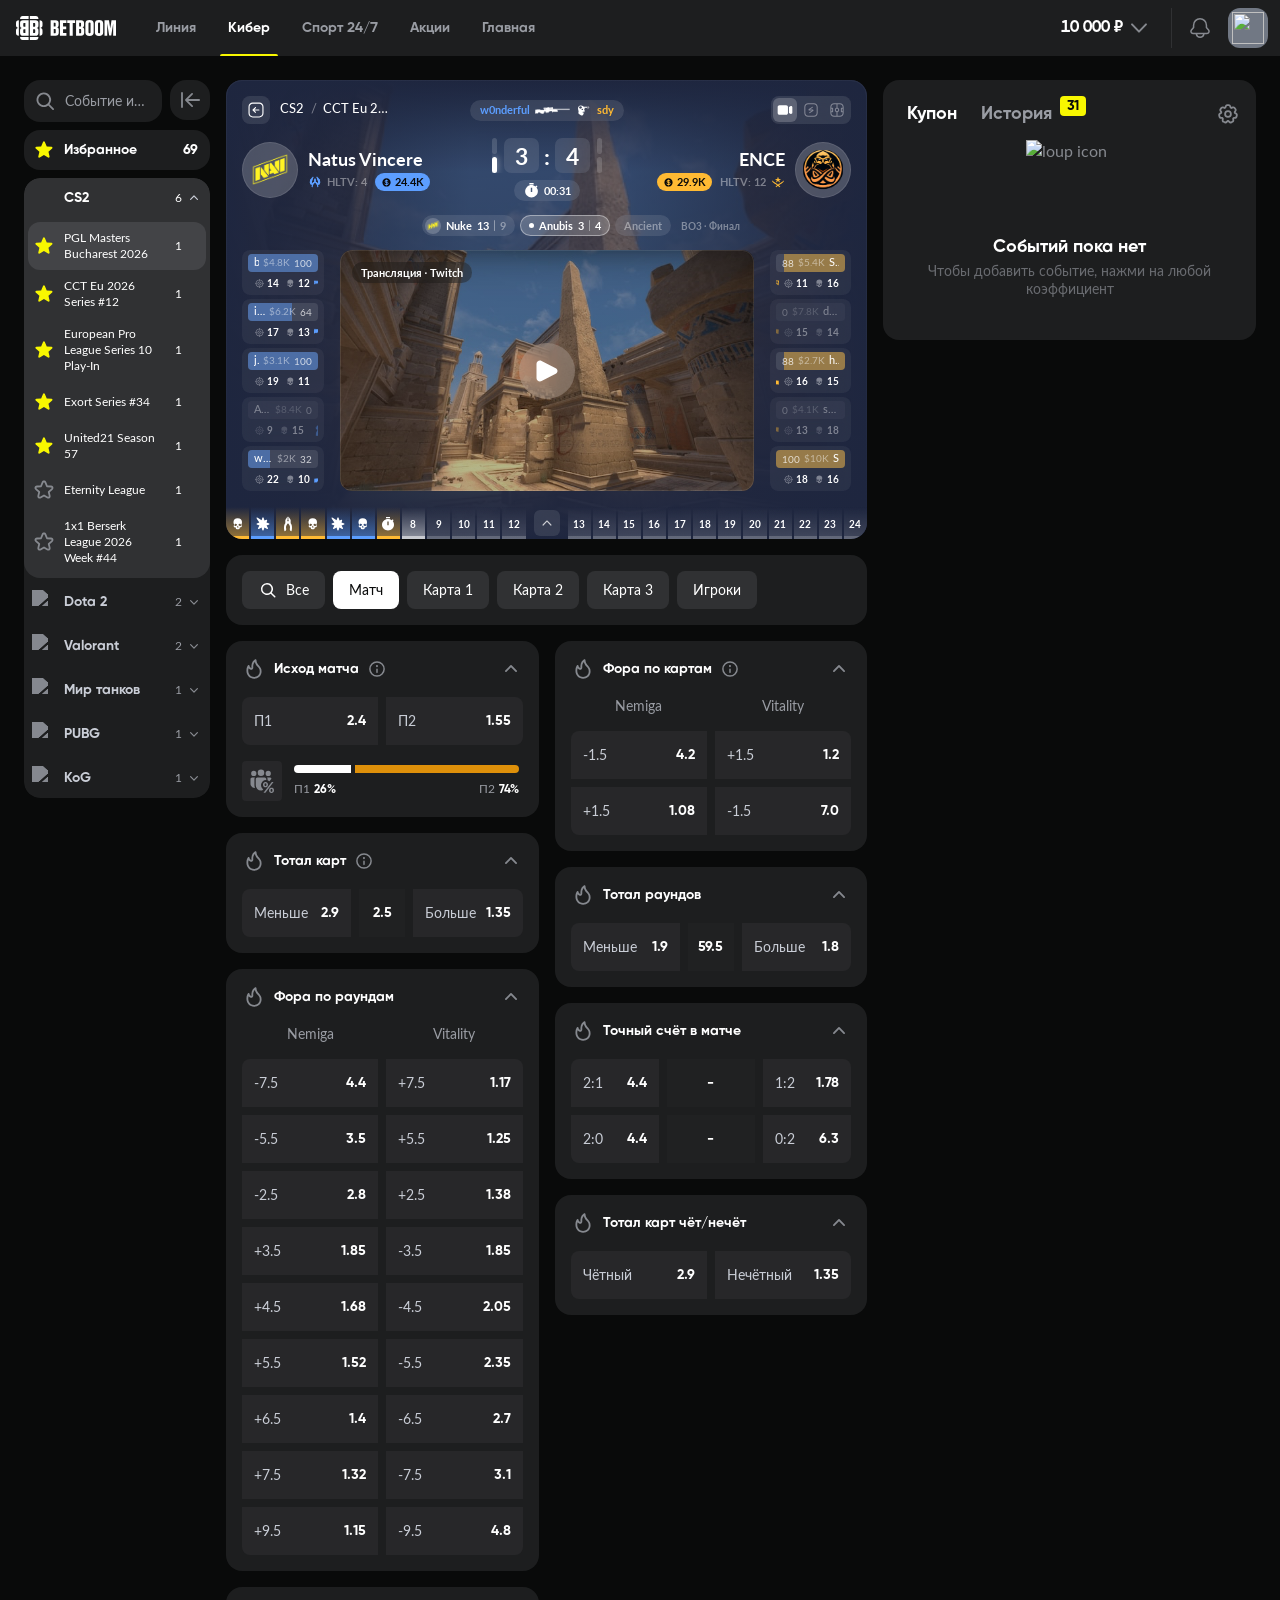
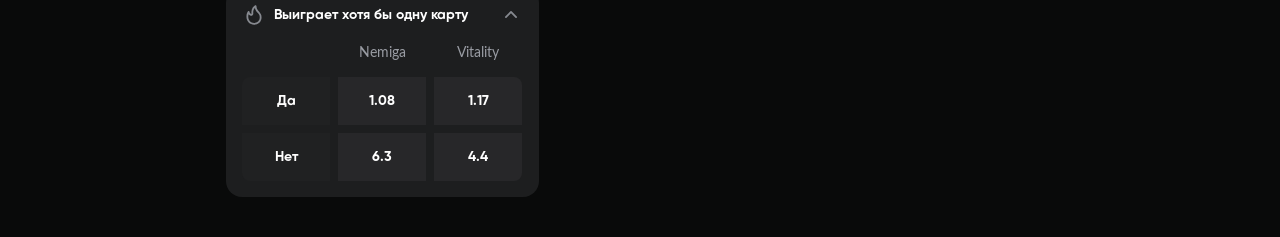
==== betboom.html @ d975e7ba "CS2 live widget: demo and BetBoom match page mock - index.html: the widget with the demo control pan" ====
<!doctype html>
<html lang="ru" class="m2dovs1"><head><meta name="viewport" content="width=device-width, initial-scale=1.0, minimum-scale=1.0, maximum-scale=1, user-scalable=no, viewport-fit=cover"><meta charset="utf-8"><meta name="keywords" content="Официальный сайт BETBOOM - прогнозы онлайн"><meta name="format-detection" content="telephone=no"><meta name="yandex-verification" content="f48374bf759cee11"><meta name="facebook-domain-verification" content="r3mxqtajj9jk1vt4ldvwy7kefv2fxu"><title>Букмекерская контора BETBOOM - ставки на спорт онлайн в России!</title><meta itemprop="description" name="Description" content="Официальный сайт букмекерской конторы BETBOOM для ставок на спорт онлайн в России и СНГ. Лучшая легальная БК предлагает ставки на деньги в рублях через интернет с высокими коэффициентами!"><meta property="og:title" content="Букмекерская контора BETBOOM - ставки на спорт онлайн в России!"><meta property="og:description" content="Официальный сайт букмекерской конторы BETBOOM для ставок на спорт онлайн в России и СНГ. Лучшая легальная БК предлагает ставки на деньги в рублях через интернет с высокими коэффициентами!"><meta property="og:site_name" content="BETBOOM"><meta property="og:type" content="website"><meta property="og:image" content="https://site-static-blue2.betboom.ru/images/openGraph/OG_Freebet_10000.png"><meta property="og:image:width" content="600"><meta property="og:image:height" content="338"><meta property="og:video" content="https://site-static-blue2.betboom.ru/images/openGraph/OG_Freebet_10000.mp4"><meta property="og:video:type" content="video/mp4"><meta property="og:video:width" content="600"><meta property="og:video:height" content="338"><meta name="twitter:card" content="summary_large_image"><meta property="twitter:title" content="Букмекерская контора BETBOOM - ставки на спорт онлайн в России!"><meta property="twitter:description" content="Официальный сайт букмекерской конторы BETBOOM для ставок на спорт онлайн в России и СНГ. Лучшая легальная БК предлагает ставки на деньги в рублях через интернет с высокими коэффициентами!"><meta property="twitter:image" content="https://site-static-blue2.betboom.ru/images/openGraph/OG_Freebet_10000.png"><meta property="twitter:site" content="@betboomru"><meta name="theme-color" content="#121212"><meta name="google-site-verification" content="6kohW4ZMW85v4xLOYrBSSJkfCeiWm1g_82GnHCnaRDM"><meta name="mobile-web-app-capable" content="yes"><meta name="apple-mobile-web-app-title" content="BETBOOM"><meta name="apple-mobile-web-app-status-bar-style" content="black-translucent"><meta property="og:url" content="https://betboom.ru/esport/counter-strike-2/39436/6349904"><link rel="icon" href="https://site-static-blue2.betboom.ru/favicon/favicon-bb-dark.svg?v=60758781" type="image/svg+xml" sizes="any"><link rel="icon" href="https://site-static-blue2.betboom.ru/favicon/favicon-bb-32x32.png?v=60758781" sizes="32x32"><link rel="apple-touch-icon" href="https://site-static-blue2.betboom.ru/favicon/favicon-bb-180x180.png?v=60758781"><meta name="next-head-count" content="40"><link data-next-font="" rel="preconnect" href="https://betboom.ru/" crossorigin="anonymous"><link rel="stylesheet" href="bb/css/cf7db4354f2d3143.css"><style data-styled="active" data-styled-version="5.3.5">.hewmOr { display: flex; -webkit-box-align: center; align-items: center; -webkit-box-pack: center; justify-content: center; width: 20px; height: 20px; cursor: unset; }
.hewmOr svg { z-index: 1; cursor: unset; }
.hewmOr svg path { display: block; width: 20px; height: 20px; transition: fill 0.25s ease-in-out; fill: rgb(115, 115, 115); }
.hewmOr:hover svg path { fill: rgb(157, 157, 157); }
.hOufCt { display: flex; flex-direction: column; min-height: 100vh; height: 100%; }
.bVIqZv { width: 100%; -webkit-box-flex: 1; flex-grow: 1; margin: 0px auto; box-sizing: border-box; padding: 0px; max-width: 100%; }
@media (min-width: 1200px) and (max-width: 1536px) {
  .bVIqZv { padding: 0px; }
}
@media (min-width: 901px) and (max-width: 1200px) {
  .bVIqZv { padding: 0px; }
}
@media (max-width: 900px) {
  .bVIqZv { padding: 0px; }
}
.kBmpSK { display: inline-block; color: rgb(255, 255, 255); font-family: Lato, Arial, "Helvetica Neue", Helvetica, sans-serif; font-weight: 400; font-size: 12px; line-height: 16px; cursor: pointer; text-decoration: none; transition: color 0.25s ease-in-out; }
.kBmpSK:hover { color: rgb(248, 247, 0); }
.eoAbMS { font-family: Lato, Arial, "Helvetica Neue", Helvetica, sans-serif; font-weight: 700; font-size: 16px; line-height: 24px; display: block; margin: 0px; letter-spacing: 0.26px; transition: color 0.25s ease-in-out; }
.lgsUiC { display: block; margin: 0px; object-fit: contain; }
.ffYXyh { width: 40px; height: 40px; border-radius: 12px; font-size: 14px; line-height: 14px; letter-spacing: 1px; display: flex; -webkit-box-pack: center; justify-content: center; -webkit-box-align: center; align-items: center; aspect-ratio: 1 / 1; background: rgb(90, 89, 96); color: rgb(255, 255, 255); font-family: Gilroy, "Trebuchet MS", "Lucida Grande", "Lucida Sans Unicode", "Lucida Sans", Tahoma, sans-serif; font-weight: 700; text-align: center; }
.kfBfGq { width: 40px; height: 40px; border-radius: 12px; font-size: 14px; line-height: 14px; letter-spacing: 1px; display: flex; -webkit-box-pack: center; justify-content: center; -webkit-box-align: center; align-items: center; aspect-ratio: 1 / 1; background: rgb(113, 120, 132); padding: 4px; color: rgb(255, 255, 255); font-family: Gilroy, "Trebuchet MS", "Lucida Grande", "Lucida Sans Unicode", "Lucida Sans", Tahoma, sans-serif; font-weight: 700; text-align: center; }
.iCUZLu { visibility: hidden; opacity: 0; }
.iCUZLu::before { content: ""; font-family: Giorgio-Bold, "Arial Narrow", Arial, sans-serif; }
.fpLUaU { position: absolute; }
.eVwvIw { position: absolute; }
* { outline: none; box-sizing: border-box; }
html { box-sizing: border-box; background-color: var(--yteiwhc) !important; }
body#app_root { height: 100%; min-height: 100vh; min-width: 320px; margin: 0px; padding: 0px; box-sizing: border-box; font-family: Lato, Arial, "Helvetica Neue", Helvetica, sans-serif; font-weight: 400; font-feature-settings: "tnum", "tnum"; -webkit-font-smoothing: antialiased; transition: color 0.25s ease-in-out, background-color 0.25s ease-in-out; -webkit-tap-highlight-color: transparent; color: rgb(255, 255, 255) !important; background-color: var(--yteiwhc) !important; }
input::-webkit-textfield-decoration-container { appearance: none; margin: 0px; }
input:focus::-webkit-textfield-decoration-container { visibility: hidden; pointer-events: none; }
input:-webkit-autofill, input:-webkit-autofill:hover, input:-webkit-autofill:focus { transition: background-color 5000s ease-in-out; -webkit-text-fill-color: rgb(255, 255, 255) !important; }
[id="betslip-container-element"] { z-index: 50 !important; }
@media (max-width: 900px) {
  [id="betslip-root-inner"] > iframe { max-height: 100% !important; min-height: 100% !important; }
}
@media (max-width: 900px) {
  #supportTrigger { display: none !important; }
}
#__threadswidget_root { -webkit-font-smoothing: antialiased; }
ymaps[class$="map"] { touch-action: auto !important; }
ymaps[class$="balloon-overlay"] > ymaps > ymaps { box-shadow: rgba(0, 0, 0, 0.5) 0px 20px 30px; padding: 0px; border-radius: 8px; }
ymaps[class$="balloon_layout_panel"] { background-color: rgb(24, 24, 24); box-shadow: unset; }
ymaps[class$="balloon__close-button"] { opacity: 1; height: 24px; width: 24px; top: 8px; right: 8px; position: absolute; }
ymaps[class$="balloon__close-button"]::before, ymaps[class$="balloon__close-button"]::after { position: absolute; left: 11px; top: 2px; content: " "; height: 20px; width: 2px; background-color: rgb(115, 115, 115); transition: background-color 0.25s ease-in-out; }
ymaps[class$="balloon__close-button"]::before { transform: rotate(45deg); }
ymaps[class$="balloon__close-button"]::after { transform: rotate(-45deg); }
ymaps[class$="balloon__close-button"]:hover::before, ymaps[class$="balloon__close-button"]:hover::after { background-color: rgb(157, 157, 157); }
ymaps[class$="balloon__content"] { background-color: rgb(24, 24, 24); color: rgb(204, 204, 204); font-family: Lato, Arial, "Helvetica Neue", Helvetica, sans-serif; font-weight: 400; font-size: 14px; line-height: 20px; padding: 16px; }
ymaps[class$="balloon__close"] + ymaps[class$="balloon__content"] { padding-right: 10px; }
ymaps[class$="balloon__content"] .baloon-content { margin: 0px; }
ymaps[class$="balloon__layout"] { background-color: rgb(24, 24, 24); border-radius: 8px; }
ymaps[class$="balloon__tail"]::after { background-color: rgb(24, 24, 24); }
ymaps[class$="default-cluster"] ymaps { color: rgb(255, 255, 255); font-family: Gilroy, "Trebuchet MS", "Lucida Grande", "Lucida Sans Unicode", "Lucida Sans", Tahoma, sans-serif; font-weight: 700; font-size: 16px; line-height: 24px; }
.bQwLdy { width: 100%; height: 73px; padding: 14px 14px 21px; background-color: rgb(13, 13, 13); box-shadow: rgba(115, 115, 115, 0.24) 0px 1px 0px inset; position: fixed; bottom: 0px; left: 0px; z-index: 50; transform: translateZ(0px); }
.hQpuuK { width: 100%; height: 73px; }
.jLjNIw { display: flex; -webkit-box-pack: justify; justify-content: space-between; list-style: none; padding: 0px; margin: 0px; }
.etSkGw { display: flex; flex-direction: column; -webkit-box-align: center; align-items: center; border-width: medium; border-style: none; border-color: currentcolor; border-image: none; background-color: transparent; cursor: pointer; }
.cmeNXp { height: 24px; width: 24px; }
.cmeNXp svg path { fill: rgb(248, 247, 0); }
.cmeNXp:hover svg path { fill: rgb(248, 247, 0); }
.fHHjfF { height: 24px; width: 24px; }
.fHHjfF svg path { fill: rgb(204, 204, 204); }
.fHHjfF:hover svg path { fill: rgb(204, 204, 204); }
.HuGgj { font-family: Lato, Arial, "Helvetica Neue", Helvetica, sans-serif; font-weight: 400; font-size: 10px; line-height: 14px; margin-top: 4px; color: rgb(255, 255, 255); }
.gXeNCb { font-family: Lato, Arial, "Helvetica Neue", Helvetica, sans-serif; font-weight: 400; font-size: 10px; line-height: 14px; margin-top: 4px; color: rgb(204, 204, 204); }
.kmTCIJ { display: block; }
@media (max-width: 900px) {
  .kmTCIJ { display: none; }
}
.jdrTkY { display: none; }
@media (max-width: 900px) {
  .jdrTkY { display: block; }
}
.fGkqvn { min-height: unset; width: 100%; max-height: 100%; }
.fGkqvn > div#sportApp { min-height: calc(-56px + 100vh); }
@media (max-width: 900px) {
  .fGkqvn > div#sportApp { min-height: calc(-56px + 100vh); }
}
.dPCGfl { min-height: calc(-72px + 100vh); width: 100%; max-height: 100%; }
.dPCGfl > div#sportApp { min-height: calc(-56px + 100vh); }
@media (max-width: 900px) {
  .dPCGfl > div#sportApp { min-height: calc(-56px + 100vh); }
}
.sc-93068fa1-0 { transition: transform 300ms cubic-bezier(0.33, 1, 0.68, 1); }
.jphNJV { width: 40px; height: 40px; border-radius: 12px; font-size: 14px; line-height: 14px; letter-spacing: 1px; background: rgb(51, 51, 51); animation-duration: 0.625s; animation-timing-function: ease-in-out; animation-delay: 0s; animation-direction: alternate; animation-iteration-count: infinite; animation-name: jkwjQg; }
.hERspp { display: none; width: 100%; max-width: 1016px; margin: 46px auto 20px; padding: 0px 16px; }
@media (max-width: 900px) {
  .hERspp { margin: 46px auto 24px; }
}
.cpSpED { height: auto; overflow: hidden; transition: height 0.5s ease-in-out; }
.cyNqGt h1 { font-family: Gilroy, "Trebuchet MS", "Lucida Grande", "Lucida Sans Unicode", "Lucida Sans", Tahoma, sans-serif; font-weight: 700; font-size: 24px; line-height: 30px; margin: 0px 0px 8px; color: rgb(255, 255, 255); }
@media (max-width: 900px) {
  .cyNqGt h1 { font-family: Gilroy, "Trebuchet MS", "Lucida Grande", "Lucida Sans Unicode", "Lucida Sans", Tahoma, sans-serif; font-weight: 700; font-size: 20px; line-height: 30px; }
}
.cyNqGt h2 { font-family: Gilroy, "Trebuchet MS", "Lucida Grande", "Lucida Sans Unicode", "Lucida Sans", Tahoma, sans-serif; font-weight: 700; font-size: 20px; line-height: 24px; margin: 0px 0px 8px; color: rgb(255, 255, 255); }
@media (max-width: 900px) {
  .cyNqGt h2 { font-family: Gilroy, "Trebuchet MS", "Lucida Grande", "Lucida Sans Unicode", "Lucida Sans", Tahoma, sans-serif; font-weight: 700; font-size: 16px; line-height: 24px; }
}
.cyNqGt h3 { font-family: Lato, Arial, "Helvetica Neue", Helvetica, sans-serif; font-weight: 700; font-size: 16px; line-height: 24px; margin: 0px 0px 8px; color: rgb(255, 255, 255); }
.cyNqGt h1 + p { margin: 0px 0px 32px; }
.cyNqGt p { font-family: Lato, Arial, "Helvetica Neue", Helvetica, sans-serif; font-weight: 400; font-size: 14px; line-height: 20px; margin: 0px 0px 16px; color: rgb(157, 157, 157); letter-spacing: 0.25px; }
.cyNqGt ul { font-family: Lato, Arial, "Helvetica Neue", Helvetica, sans-serif; font-weight: 400; font-size: 14px; line-height: 20px; margin: 0px 0px 16px; color: rgb(157, 157, 157); padding: 0px 0px 0px 20px; }
.cyNqGt a { font-family: Lato, Arial, "Helvetica Neue", Helvetica, sans-serif; font-weight: 400; font-size: 14px; line-height: 20px; color: rgb(255, 255, 255); }
.cyNqGt h1 a { font-family: Gilroy, "Trebuchet MS", "Lucida Grande", "Lucida Sans Unicode", "Lucida Sans", Tahoma, sans-serif; font-weight: 700; font-size: 24px; line-height: 30px; color: inherit; }
@media (max-width: 900px) {
  .cyNqGt h1 a { font-family: Gilroy, "Trebuchet MS", "Lucida Grande", "Lucida Sans Unicode", "Lucida Sans", Tahoma, sans-serif; font-weight: 700; font-size: 20px; line-height: 30px; }
}
.NhiRH { position: absolute; top: 0px; left: 0px; width: 100%; height: 100%; display: flex; -webkit-box-pack: center; justify-content: center; -webkit-box-align: center; align-items: center; }
@-webkit-keyframes jkwjQg { 
  0% { opacity: 1; }
  100% { opacity: 0.5; }
}
@keyframes jkwjQg { 
  0% { opacity: 1; }
  100% { opacity: 0.5; }
}</style><style type="text/css">[data-sonner-toaster][dir="ltr"], html[dir="ltr"] { --toast-icon-margin-start: -3px; --toast-icon-margin-end: 4px; --toast-svg-margin-start: -1px; --toast-svg-margin-end: 0px; --toast-button-margin-start: auto; --toast-button-margin-end: 0; --toast-close-button-start: 0; --toast-close-button-end: unset; --toast-close-button-transform: translate(-35%, -35%); }
[data-sonner-toaster][dir="rtl"], html[dir="rtl"] { --toast-icon-margin-start: 4px; --toast-icon-margin-end: -3px; --toast-svg-margin-start: 0px; --toast-svg-margin-end: -1px; --toast-button-margin-start: 0; --toast-button-margin-end: auto; --toast-close-button-start: unset; --toast-close-button-end: 0; --toast-close-button-transform: translate(35%, -35%); }
[data-sonner-toaster] { position: fixed; width: var(--width); font-family: ui-sans-serif, system-ui, -apple-system, BlinkMacSystemFont, "Segoe UI", Roboto, "Helvetica Neue", Arial, "Noto Sans", sans-serif, "Apple Color Emoji", "Segoe UI Emoji", "Segoe UI Symbol", "Noto Color Emoji"; --gray1: hsl(0, 0%, 99%); --gray2: hsl(0, 0%, 97.3%); --gray3: hsl(0, 0%, 95.1%); --gray4: hsl(0, 0%, 93%); --gray5: hsl(0, 0%, 90.9%); --gray6: hsl(0, 0%, 88.7%); --gray7: hsl(0, 0%, 85.8%); --gray8: hsl(0, 0%, 78%); --gray9: hsl(0, 0%, 56.1%); --gray10: hsl(0, 0%, 52.3%); --gray11: hsl(0, 0%, 43.5%); --gray12: hsl(0, 0%, 9%); --border-radius: 8px; box-sizing: border-box; padding: 0px; margin: 0px; list-style: none; outline: 0px; z-index: 999999999; transition: transform 0.4s; }
@media (hover: none) and (pointer: coarse) {
  [data-sonner-toaster][data-lifted="true"] { transform: none; }
}
[data-sonner-toaster][data-x-position="right"] { right: var(--offset-right); }
[data-sonner-toaster][data-x-position="left"] { left: var(--offset-left); }
[data-sonner-toaster][data-x-position="center"] { left: 50%; transform: translateX(-50%); }
[data-sonner-toaster][data-y-position="top"] { top: var(--offset-top); }
[data-sonner-toaster][data-y-position="bottom"] { bottom: var(--offset-bottom); }
[data-sonner-toast] { --y: translateY(100%); --lift-amount: calc(var(--lift) * var(--gap)); z-index: var(--z-index); position: absolute; opacity: 0; transform: var(--y); touch-action: none; transition: transform 0.4s, opacity 0.4s, height 0.4s, box-shadow 0.2s; box-sizing: border-box; outline: 0px; overflow-wrap: anywhere; }
[data-sonner-toast][data-styled="true"] { padding: 16px; background: var(--normal-bg); border: 1px solid var(--normal-border); color: var(--normal-text); border-radius: var(--border-radius); box-shadow: rgba(0, 0, 0, 0.1) 0px 4px 12px; width: var(--width); font-size: 13px; display: flex; align-items: center; gap: 6px; }
[data-sonner-toast]:focus-visible { box-shadow: rgba(0, 0, 0, 0.1) 0px 4px 12px, rgba(0, 0, 0, 0.2) 0px 0px 0px 2px; }
[data-sonner-toast][data-y-position="top"] { top: 0px; --y: translateY(-100%); --lift: 1; --lift-amount: calc(1 * var(--gap)); }
[data-sonner-toast][data-y-position="bottom"] { bottom: 0px; --y: translateY(100%); --lift: -1; --lift-amount: calc(var(--lift) * var(--gap)); }
[data-sonner-toast][data-styled="true"] [data-description] { font-weight: 400; line-height: 1.4; color: rgb(63, 63, 63); }
[data-rich-colors="true"][data-sonner-toast][data-styled="true"] [data-description] { color: inherit; }
[data-sonner-toaster][data-sonner-theme="dark"] [data-description] { color: rgb(232, 232, 232); }
[data-sonner-toast][data-styled="true"] [data-title] { font-weight: 500; line-height: 1.5; color: inherit; }
[data-sonner-toast][data-styled="true"] [data-icon] { display: flex; height: 16px; width: 16px; position: relative; justify-content: flex-start; align-items: center; flex-shrink: 0; margin-left: var(--toast-icon-margin-start); margin-right: var(--toast-icon-margin-end); }
[data-sonner-toast][data-promise="true"] [data-icon] > svg { opacity: 0; transform: scale(0.8); transform-origin: center center; animation: 0.3s ease 0s 1 normal forwards running sonner-fade-in; }
[data-sonner-toast][data-styled="true"] [data-icon] > * { flex-shrink: 0; }
[data-sonner-toast][data-styled="true"] [data-icon] svg { margin-left: var(--toast-svg-margin-start); margin-right: var(--toast-svg-margin-end); }
[data-sonner-toast][data-styled="true"] [data-content] { display: flex; flex-direction: column; gap: 2px; }
[data-sonner-toast][data-styled="true"] [data-button] { border-radius: 4px; padding-left: 8px; padding-right: 8px; height: 24px; font-size: 12px; color: var(--normal-bg); background: var(--normal-text); margin-left: var(--toast-button-margin-start); margin-right: var(--toast-button-margin-end); border-width: medium; border-style: none; border-color: currentcolor; border-image: none; font-weight: 500; cursor: pointer; outline: 0px; display: flex; align-items: center; flex-shrink: 0; transition: opacity 0.4s, box-shadow 0.2s; }
[data-sonner-toast][data-styled="true"] [data-button]:focus-visible { box-shadow: rgba(0, 0, 0, 0.4) 0px 0px 0px 2px; }
[data-sonner-toast][data-styled="true"] [data-button]:first-of-type { margin-left: var(--toast-button-margin-start); margin-right: var(--toast-button-margin-end); }
[data-sonner-toast][data-styled="true"] [data-cancel] { color: var(--normal-text); background: rgba(0, 0, 0, 0.08); }
[data-sonner-toaster][data-sonner-theme="dark"] [data-sonner-toast][data-styled="true"] [data-cancel] { background: rgba(255, 255, 255, 0.3); }
[data-sonner-toast][data-styled="true"] [data-close-button] { position: absolute; left: var(--toast-close-button-start); right: var(--toast-close-button-end); top: 0px; height: 20px; width: 20px; display: flex; justify-content: center; align-items: center; padding: 0px; color: var(--gray12); background: var(--normal-bg); border: 1px solid var(--gray4); transform: var(--toast-close-button-transform); border-radius: 50%; cursor: pointer; z-index: 1; transition: opacity 0.1s, background 0.2s, border-color 0.2s; }
[data-sonner-toast][data-styled="true"] [data-close-button]:focus-visible { box-shadow: rgba(0, 0, 0, 0.1) 0px 4px 12px, rgba(0, 0, 0, 0.2) 0px 0px 0px 2px; }
[data-sonner-toast][data-styled="true"] [data-disabled="true"] { cursor: not-allowed; }
[data-sonner-toast][data-styled="true"]:hover [data-close-button]:hover { background: var(--gray2); border-color: var(--gray5); }
[data-sonner-toast][data-swiping="true"]::before { content: ""; position: absolute; left: -100%; right: -100%; height: 100%; z-index: -1; }
[data-sonner-toast][data-y-position="top"][data-swiping="true"]::before { bottom: 50%; transform: scaleY(3) translateY(50%); }
[data-sonner-toast][data-y-position="bottom"][data-swiping="true"]::before { top: 50%; transform: scaleY(3) translateY(-50%); }
[data-sonner-toast][data-swiping="false"][data-removed="true"]::before { content: ""; position: absolute; inset: 0px; transform: scaleY(2); }
[data-sonner-toast][data-expanded="true"]::after { content: ""; position: absolute; left: 0px; height: calc(var(--gap) + 1px); bottom: 100%; width: 100%; }
[data-sonner-toast][data-mounted="true"] { --y: translateY(0); opacity: 1; }
[data-sonner-toast][data-expanded="false"][data-front="false"] { --scale: var(--toasts-before) * 0.05 + 1; --y: translateY(calc(var(--lift-amount) * var(--toasts-before))) scale(calc(-1 * var(--scale))); height: var(--front-toast-height); }
[data-sonner-toast] > * { transition: opacity 0.4s; }
[data-sonner-toast][data-x-position="right"] { right: 0px; }
[data-sonner-toast][data-x-position="left"] { left: 0px; }
[data-sonner-toast][data-expanded="false"][data-front="false"][data-styled="true"] > * { opacity: 0; }
[data-sonner-toast][data-visible="false"] { opacity: 0; pointer-events: none; }
[data-sonner-toast][data-mounted="true"][data-expanded="true"] { --y: translateY(calc(var(--lift) * var(--offset))); height: var(--initial-height); }
[data-sonner-toast][data-removed="true"][data-front="true"][data-swipe-out="false"] { --y: translateY(calc(var(--lift) * -100%)); opacity: 0; }
[data-sonner-toast][data-removed="true"][data-front="false"][data-swipe-out="false"][data-expanded="true"] { --y: translateY(calc(var(--lift) * var(--offset) + var(--lift) * -100%)); opacity: 0; }
[data-sonner-toast][data-removed="true"][data-front="false"][data-swipe-out="false"][data-expanded="false"] { --y: translateY(40%); opacity: 0; transition: transform 0.5s, opacity 0.2s; }
[data-sonner-toast][data-removed="true"][data-front="false"]::before { height: calc(var(--initial-height) + 20%); }
[data-sonner-toast][data-swiping="true"] { transform: var(--y) translateY(var(--swipe-amount-y,0)) translateX(var(--swipe-amount-x,0)); transition: none; }
[data-sonner-toast][data-swiped="true"] { user-select: none; }
[data-sonner-toast][data-swipe-out="true"][data-y-position="bottom"], [data-sonner-toast][data-swipe-out="true"][data-y-position="top"] { animation-duration: 0.2s; animation-timing-function: ease-out; animation-fill-mode: forwards; }
[data-sonner-toast][data-swipe-out="true"][data-swipe-direction="left"] { animation-name: swipe-out-left; }
[data-sonner-toast][data-swipe-out="true"][data-swipe-direction="right"] { animation-name: swipe-out-right; }
[data-sonner-toast][data-swipe-out="true"][data-swipe-direction="up"] { animation-name: swipe-out-up; }
[data-sonner-toast][data-swipe-out="true"][data-swipe-direction="down"] { animation-name: swipe-out-down; }
@keyframes swipe-out-left { 
  0% { transform: var(--y) translateX(var(--swipe-amount-x)); opacity: 1; }
  100% { transform: var(--y) translateX(calc(var(--swipe-amount-x) - 100%)); opacity: 0; }
}
@keyframes swipe-out-right { 
  0% { transform: var(--y) translateX(var(--swipe-amount-x)); opacity: 1; }
  100% { transform: var(--y) translateX(calc(var(--swipe-amount-x) + 100%)); opacity: 0; }
}
@keyframes swipe-out-up { 
  0% { transform: var(--y) translateY(var(--swipe-amount-y)); opacity: 1; }
  100% { transform: var(--y) translateY(calc(var(--swipe-amount-y) - 100%)); opacity: 0; }
}
@keyframes swipe-out-down { 
  0% { transform: var(--y) translateY(var(--swipe-amount-y)); opacity: 1; }
  100% { transform: var(--y) translateY(calc(var(--swipe-amount-y) + 100%)); opacity: 0; }
}
@media (max-width: 600px) {
  [data-sonner-toaster] { position: fixed; right: var(--mobile-offset-right); left: var(--mobile-offset-left); width: 100%; }
  [data-sonner-toaster][dir="rtl"] { left: calc(var(--mobile-offset-left) * -1); }
  [data-sonner-toaster] [data-sonner-toast] { left: 0px; right: 0px; width: calc(100% - var(--mobile-offset-left) * 2); }
  [data-sonner-toaster][data-x-position="left"] { left: var(--mobile-offset-left); }
  [data-sonner-toaster][data-y-position="bottom"] { bottom: var(--mobile-offset-bottom); }
  [data-sonner-toaster][data-y-position="top"] { top: var(--mobile-offset-top); }
  [data-sonner-toaster][data-x-position="center"] { left: var(--mobile-offset-left); right: var(--mobile-offset-right); transform: none; }
}
[data-sonner-toaster][data-sonner-theme="light"] { --normal-bg: #fff; --normal-border: var(--gray4); --normal-text: var(--gray12); --success-bg: hsl(143, 85%, 96%); --success-border: hsl(145, 92%, 87%); --success-text: hsl(140, 100%, 27%); --info-bg: hsl(208, 100%, 97%); --info-border: hsl(221, 91%, 93%); --info-text: hsl(210, 92%, 45%); --warning-bg: hsl(49, 100%, 97%); --warning-border: hsl(49, 91%, 84%); --warning-text: hsl(31, 92%, 45%); --error-bg: hsl(359, 100%, 97%); --error-border: hsl(359, 100%, 94%); --error-text: hsl(360, 100%, 45%); }
[data-sonner-toaster][data-sonner-theme="light"] [data-sonner-toast][data-invert="true"] { --normal-bg: #000; --normal-border: hsl(0, 0%, 20%); --normal-text: var(--gray1); }
[data-sonner-toaster][data-sonner-theme="dark"] [data-sonner-toast][data-invert="true"] { --normal-bg: #fff; --normal-border: var(--gray3); --normal-text: var(--gray12); }
[data-sonner-toaster][data-sonner-theme="dark"] { --normal-bg: #000; --normal-bg-hover: hsl(0, 0%, 12%); --normal-border: hsl(0, 0%, 20%); --normal-border-hover: hsl(0, 0%, 25%); --normal-text: var(--gray1); --success-bg: hsl(150, 100%, 6%); --success-border: hsl(147, 100%, 12%); --success-text: hsl(150, 86%, 65%); --info-bg: hsl(215, 100%, 6%); --info-border: hsl(223, 43%, 17%); --info-text: hsl(216, 87%, 65%); --warning-bg: hsl(64, 100%, 6%); --warning-border: hsl(60, 100%, 9%); --warning-text: hsl(46, 87%, 65%); --error-bg: hsl(358, 76%, 10%); --error-border: hsl(357, 89%, 16%); --error-text: hsl(358, 100%, 81%); }
[data-sonner-toaster][data-sonner-theme="dark"] [data-sonner-toast] [data-close-button] { background: var(--normal-bg); border-color: var(--normal-border); color: var(--normal-text); }
[data-sonner-toaster][data-sonner-theme="dark"] [data-sonner-toast] [data-close-button]:hover { background: var(--normal-bg-hover); border-color: var(--normal-border-hover); }
[data-rich-colors="true"][data-sonner-toast][data-type="success"] { background: var(--success-bg); border-color: var(--success-border); color: var(--success-text); }
[data-rich-colors="true"][data-sonner-toast][data-type="success"] [data-close-button] { background: var(--success-bg); border-color: var(--success-border); color: var(--success-text); }
[data-rich-colors="true"][data-sonner-toast][data-type="info"] { background: var(--info-bg); border-color: var(--info-border); color: var(--info-text); }
[data-rich-colors="true"][data-sonner-toast][data-type="info"] [data-close-button] { background: var(--info-bg); border-color: var(--info-border); color: var(--info-text); }
[data-rich-colors="true"][data-sonner-toast][data-type="warning"] { background: var(--warning-bg); border-color: var(--warning-border); color: var(--warning-text); }
[data-rich-colors="true"][data-sonner-toast][data-type="warning"] [data-close-button] { background: var(--warning-bg); border-color: var(--warning-border); color: var(--warning-text); }
[data-rich-colors="true"][data-sonner-toast][data-type="error"] { background: var(--error-bg); border-color: var(--error-border); color: var(--error-text); }
[data-rich-colors="true"][data-sonner-toast][data-type="error"] [data-close-button] { background: var(--error-bg); border-color: var(--error-border); color: var(--error-text); }
.sonner-loading-wrapper { --size: 16px; height: var(--size); width: var(--size); position: absolute; inset: 0px; z-index: 10; }
.sonner-loading-wrapper[data-visible="false"] { transform-origin: center center; animation: 0.2s ease 0s 1 normal forwards running sonner-fade-out; }
.sonner-spinner { position: relative; top: 50%; left: 50%; height: var(--size); width: var(--size); }
.sonner-loading-bar { animation: 1.2s linear 0s infinite normal none running sonner-spin; background: var(--gray11); border-radius: 6px; height: 8%; left: -10%; position: absolute; top: -3.9%; width: 24%; }
.sonner-loading-bar:first-child { animation-delay: -1.2s; transform: rotate(0.0001deg) translate(146%); }
.sonner-loading-bar:nth-child(2) { animation-delay: -1.1s; transform: rotate(30deg) translate(146%); }
.sonner-loading-bar:nth-child(3) { animation-delay: -1s; transform: rotate(60deg) translate(146%); }
.sonner-loading-bar:nth-child(4) { animation-delay: -0.9s; transform: rotate(90deg) translate(146%); }
.sonner-loading-bar:nth-child(5) { animation-delay: -0.8s; transform: rotate(120deg) translate(146%); }
.sonner-loading-bar:nth-child(6) { animation-delay: -0.7s; transform: rotate(150deg) translate(146%); }
.sonner-loading-bar:nth-child(7) { animation-delay: -0.6s; transform: rotate(180deg) translate(146%); }
.sonner-loading-bar:nth-child(8) { animation-delay: -0.5s; transform: rotate(210deg) translate(146%); }
.sonner-loading-bar:nth-child(9) { animation-delay: -0.4s; transform: rotate(240deg) translate(146%); }
.sonner-loading-bar:nth-child(10) { animation-delay: -0.3s; transform: rotate(270deg) translate(146%); }
.sonner-loading-bar:nth-child(11) { animation-delay: -0.2s; transform: rotate(300deg) translate(146%); }
.sonner-loading-bar:nth-child(12) { animation-delay: -0.1s; transform: rotate(330deg) translate(146%); }
@keyframes sonner-fade-in { 
  0% { opacity: 0; transform: scale(0.8); }
  100% { opacity: 1; transform: scale(1); }
}
@keyframes sonner-fade-out { 
  0% { opacity: 1; transform: scale(1); }
  100% { opacity: 0; transform: scale(0.8); }
}
@keyframes sonner-spin { 
  0% { opacity: 1; }
  100% { opacity: 0.15; }
}
@media (prefers-reduced-motion) {
  .sonner-loading-bar, [data-sonner-toast], [data-sonner-toast] > * { transition: none !important; animation: auto ease 0s 1 normal none running none !important; }
}
.sonner-loader { position: absolute; top: 50%; left: 50%; transform: translate(-50%, -50%); transform-origin: center center; transition: opacity 0.2s, transform 0.2s; }
.sonner-loader[data-visible="false"] { opacity: 0; transform: scale(0.8) translate(-50%, -50%); }</style><style>[data-simplebar]{position:relative;flex-direction:column;flex-wrap:wrap;justify-content:flex-start;align-content:flex-start;align-items:flex-start}.simplebar-wrapper{overflow:hidden;width:inherit;height:inherit;max-width:inherit;max-height:inherit}.simplebar-mask{direction:inherit;position:absolute;overflow:hidden;padding:0;margin:0;left:0;top:0;bottom:0;right:0;width:auto!important;height:auto!important;z-index:0}.simplebar-offset{direction:inherit!important;box-sizing:inherit!important;resize:none!important;position:absolute;top:0;left:0;bottom:0;right:0;padding:0;margin:0;-webkit-overflow-scrolling:touch}.simplebar-content-wrapper{direction:inherit;box-sizing:border-box!important;position:relative;display:block;height:100%;width:auto;max-width:100%;max-height:100%;overflow:auto;scrollbar-width:none;-ms-overflow-style:none}.simplebar-content-wrapper::-webkit-scrollbar,.simplebar-hide-scrollbar::-webkit-scrollbar{display:none;width:0;height:0}.simplebar-content:after,.simplebar-content:before{content:' ';display:table}.simplebar-placeholder{max-height:100%;max-width:100%;width:100%;pointer-events:none}.simplebar-height-auto-observer-wrapper{box-sizing:inherit!important;height:100%;width:100%;max-width:1px;position:relative;float:left;max-height:1px;overflow:hidden;z-index:-1;padding:0;margin:0;pointer-events:none;flex-grow:inherit;flex-shrink:0;flex-basis:0}.simplebar-height-auto-observer{box-sizing:inherit;display:block;opacity:0;position:absolute;top:0;left:0;height:1000%;width:1000%;min-height:1px;min-width:1px;overflow:hidden;pointer-events:none;z-index:-1}.simplebar-track{z-index:1;position:absolute;right:0;bottom:0;pointer-events:none;overflow:hidden}[data-simplebar].simplebar-dragging{pointer-events:none;-webkit-touch-callout:none;-webkit-user-select:none;-khtml-user-select:none;-moz-user-select:none;-ms-user-select:none;user-select:none}[data-simplebar].simplebar-dragging .simplebar-content{pointer-events:none;-webkit-touch-callout:none;-webkit-user-select:none;-khtml-user-select:none;-moz-user-select:none;-ms-user-select:none;user-select:none}[data-simplebar].simplebar-dragging .simplebar-track{pointer-events:all}.simplebar-scrollbar{position:absolute;left:0;right:0;min-height:10px}.simplebar-scrollbar:before{position:absolute;content:'';background:#000;border-radius:7px;left:2px;right:2px;opacity:0;transition:opacity .2s .5s linear}.simplebar-scrollbar.simplebar-visible:before{opacity:.5;transition-delay:0s;transition-duration:0s}.simplebar-track.simplebar-vertical{top:0;width:11px}.simplebar-scrollbar:before{top:2px;bottom:2px;left:2px;right:2px}.simplebar-track.simplebar-horizontal{left:0;height:11px}.simplebar-track.simplebar-horizontal .simplebar-scrollbar{right:auto;left:0;top:0;bottom:0;min-height:0;min-width:10px;width:auto}[data-simplebar-direction=rtl] .simplebar-track.simplebar-vertical{right:auto;left:0}.simplebar-dummy-scrollbar-size{direction:rtl;position:fixed;opacity:0;visibility:hidden;height:500px;width:500px;overflow-y:hidden;overflow-x:scroll;-ms-overflow-style:scrollbar!important}.simplebar-dummy-scrollbar-size>div{width:200%;height:200%;margin:10px 0}.simplebar-hide-scrollbar{position:fixed;left:0;visibility:hidden;overflow-y:scroll;scrollbar-width:none;-ms-overflow-style:none}
</style><style id="_s2874477470393012">.EkiiDJsAVDiD { display: none; position: absolute; left: -9999px; }
.hsGANcLkQXTD { display: inline; }
.wOfDbfGXrTQf { display: none; }</style><style type="text/css">ogvjs { display: inline-block; position: relative; -webkit-user-select: none; -webkit-tap-highlight-color: rgba(0,0,0,0); </style><style type="text/css" id="threads-no-scroll">.threads-no-scroll { overflow: hidden; position: fixed; height: 100vh; width: 100%; }
.__threadswidget_invite_animation { transition: 0.3s ease-in-out; opacity: 1; }
.__threadswidget_invite_animation-hidden { visibility: hidden; opacity: 0; }
.__threadswidget_invite_animation.__threadswidget_invite_animation-0 { opacity: 0; }
.__threadswidget_invite_animation.__threadswidget_invite_animation-1 { transform: translateX(-20%) scale(0.7); opacity: 0; }
.__threadswidget_invite_animation.__threadswidget_invite_animation-2 { transform: scale(0); opacity: 0; }
.__threadswidget_invite_animation.__threadswidget_invite_animation-3 { transform: translateY(20%); opacity: 0; }
.__threadswidget_invite_animation.__threadswidget_invite_animation-4 { transform-style: preserve-3d; transform: translate(-30%) translateZ(600px) rotate(20deg); opacity: 0; }
.__threadswidget_invite_animation.__threadswidget_invite_animation-5 { transform: skew(-17deg, 0deg); transition-timing-function: cubic-bezier(0.25, 0.5, 0.5, 0.9); opacity: 0; }
.__threadswidget_invite_animation.__threadswidget_invite_animation-6 { transform: translateY(-200%); opacity: 0; }
.__threadswidget_invite_animation.__threadswidget_invite_animation-7 { transform: scale(0) rotate(720deg); opacity: 0; }
.__threadswidget_invite_animation.__threadswidget_invite_animation-8 { transform: translateX(-60%) scale(1.5, 1); opacity: 0.5; }</style><link rel="stylesheet" href="bb/css/vendor-ui-Befz2Mk8.css"><link rel="stylesheet" href="bb/css/Fallback-CxnJqT6g.css"><link rel="stylesheet" href="bb/css/BetShareModal-OAMfu1VL.css"><link rel="stylesheet" href="bb/css/App-FGsKDyiq.css"><style>/* latin-ext */ @font-face { font-family: 'Storyly-CourierPrime'; font-style: normal; font-weight: 400; font-display: swap; src: local('Courier Prime Regular'), local('CourierPrime-Regular'), url("bb/media/ba725c21-u-450q2lgwslOqpF_6gQ8kELaw9pWs39pvnRPA.woff2") format('woff2'); unicode-range: U+0100-024F, U+0259, U+1E00-1EFF, U+2020, U+20A0-20AB, U+20AD-20CF, U+2113, U+2C60-2C7F, U+A720-A7FF; } /* latin */ @font-face { font-family: 'Storyly-CourierPrime'; font-style: normal; font-weight: 400; font-display: swap; src: local('Courier Prime Regular'), local('CourierPrime-Regular'), url("bb/media/f941c55a-u-450q2lgwslOqpF_6gQ8kELawFpWs39pvk.woff2") format('woff2'); unicode-range: U+0000-00FF, U+0131, U+0152-0153, U+02BB-02BC, U+02C6, U+02DA, U+02DC, U+2000-206F, U+2074, U+20AC, U+2122, U+2191, U+2193, U+2212, U+2215, U+FEFF, U+FFFD; } /* latin-ext */ @font-face { font-family: 'Storyly-CourierPrime'; font-style: italic; font-weight: 700; font-display: swap; src: url("bb/media/05f3040c-u-4i0q2lgwslOqpF_6gQ8kELawRR4-Lvp9nsF3-OA6Fw.woff2") format('woff2'); unicode-range: U+0100-024F, U+0259, U+1E00-1EFF, U+2020, U+20A0-20AB, U+20AD-20CF, U+2113, U+2C60-2C7F, U+A720-A7FF; } /* latin */ @font-face { font-family: 'Storyly-CourierPrime'; font-style: italic; font-weight: 700; font-display: swap; src: url("bb/media/69c64168-u-4i0q2lgwslOqpF_6gQ8kELawRR4-LvqdnsF3-OAw.woff2") format('woff2'); unicode-range: U+0000-00FF, U+0131, U+0152-0153, U+02BB-02BC, U+02C6, U+02DA, U+02DC, U+2000-206F, U+2074, U+20AC, U+2122, U+2191, U+2193, U+2212, U+2215, U+FEFF, U+FFFD; } /* latin-ext */ @font-face { font-family: 'Storyly-CourierPrime'; font-style: normal; font-weight: 700; font-display: swap; src: url("bb/media/6bd70c33-u-4k0q2lgwslOqpF_6gQ8kELY7pMT-7fq9PrNX2-Ag.woff2") format('woff2'); unicode-range: U+0100-024F, U+0259, U+1E00-1EFF, U+2020, U+20A0-20AB, U+20AD-20CF, U+2113, U+2C60-2C7F, U+A720-A7FF; } /* latin */ @font-face { font-family: 'Storyly-CourierPrime'; font-style: normal; font-weight: 700; font-display: swap; src: url("bb/media/465d1348-u-4k0q2lgwslOqpF_6gQ8kELY7pMT-Dfq9PrNX0.woff2") format('woff2'); unicode-range: U+0000-00FF, U+0131, U+0152-0153, U+02BB-02BC, U+02C6, U+02DA, U+02DC, U+2000-206F, U+2074, U+20AC, U+2122, U+2191, U+2193, U+2212, U+2215, U+FEFF, U+FFFD; } /* cyrillic */ @font-face { font-family: 'Storyly-Bellota'; font-style: normal; font-weight: 400; font-display: swap; src: local('Bellota Regular'), local('Bellota-Regular'), url("bb/media/ee033060-MwQ2bhXl3_qEpiwAKJFbtUk9hbF2rA.woff2") format('woff2'); unicode-range: U+0400-045F, U+0490-0491, U+04B0-04B1, U+2116; } /* vietnamese */ @font-face { font-family: 'Storyly-Bellota'; font-style: normal; font-weight: 400; font-display: swap; src: local('Bellota Regular'), local('Bellota-Regular'), url("bb/media/30993d63-MwQ2bhXl3_qEpiwAKJpbtUk9hbF2rA.woff2") format('woff2'); unicode-range: U+0102-0103, U+0110-0111, U+0128-0129, U+0168-0169, U+01A0-01A1, U+01AF-01B0, U+1EA0-1EF9, U+20AB; } /* latin-ext */ @font-face { font-family: 'Storyly-Bellota'; font-style: normal; font-weight: 400; font-display: swap; src: local('Bellota Regular'), local('Bellota-Regular'), url("bb/media/2999a72b-MwQ2bhXl3_qEpiwAKJtbtUk9hbF2rA.woff2") format('woff2'); unicode-range: U+0100-024F, U+0259, U+1E00-1EFF, U+2020, U+20A0-20AB, U+20AD-20CF, U+2113, U+2C60-2C7F, U+A720-A7FF; } /* cyrillic */ @font-face { font-family: 'Storyly-Bellota'; font-style: italic; font-weight: 700; font-display: swap; src: url("bb/media/e3c62b3b-MwQxbhXl3_qEpiwAKJBjDGYvjpFLh3i1TE5b.woff2") format('woff2'); unicode-range: U+0400-045F, U+0490-0491, U+04B0-04B1, U+2116; } /* vietnamese */ @font-face { font-family: 'Storyly-Bellota'; font-style: italic; font-weight: 700; font-display: swap; src: url("bb/media/798c370f-MwQxbhXl3_qEpiwAKJBjDGYvhZFLh3i1TE5b.woff2") format('woff2'); unicode-range: U+0102-0103, U+0110-0111, U+0128-0129, U+0168-0169, U+01A0-01A1, U+01AF-01B0, U+1EA0-1EF9, U+20AB; } /* latin-ext */ @font-face { font-family: 'Storyly-Bellota'; font-style: italic; font-weight: 700; font-display: swap; src: url("bb/media/08359813-MwQxbhXl3_qEpiwAKJBjDGYvhJFLh3i1TE5b.woff2") format('woff2'); unicode-range: U+0100-024F, U+0259, U+1E00-1EFF, U+2020, U+20A0-20AB, U+20AD-20CF, U+2113, U+2C60-2C7F, U+A720-A7FF; } /* latin */ @font-face { font-family: 'Storyly-Bellota'; font-style: italic; font-weight: 700; font-display: swap; src: url("bb/media/55311710-MwQxbhXl3_qEpiwAKJBjDGYvipFLh3i1TA.woff2") format('woff2'); unicode-range: U+0000-00FF, U+0131, U+0152-0153, U+02BB-02BC, U+02C6, U+02DA, U+02DC, U+2000-206F, U+2074, U+20AC, U+2122, U+2191, U+2193, U+2212, U+2215, U+FEFF, U+FFFD; } /* cyrillic */ @font-face { font-family: 'Storyly-Bellota'; font-style: normal; font-weight: 700; font-display: swap; src: url("bb/media/4eb88719-MwQzbhXl3_qEpiwAIC5-oGAfiJtMpXqFTQ.woff2") format('woff2'); unicode-range: U+0400-045F, U+0490-0491, U+04B0-04B1, U+2116; } /* vietnamese */ @font-face { font-family: 'Storyly-Bellota'; font-style: normal; font-weight: 700; font-display: swap; src: url("bb/media/7217c143-MwQzbhXl3_qEpiwAIC5-oGsfiJtMpXqFTQ.woff2") format('woff2'); unicode-range: U+0102-0103, U+0110-0111, U+0128-0129, U+0168-0169, U+01A0-01A1, U+01AF-01B0, U+1EA0-1EF9, U+20AB; } /* latin-ext */ @font-face { font-family: 'Storyly-Bellota'; font-style: normal; font-weight: 700; font-display: swap; src: url("bb/media/159b1304-MwQzbhXl3_qEpiwAIC5-oGofiJtMpXqFTQ.woff2") format('woff2'); unicode-range: U+0100-024F, U+0259, U+1E00-1EFF, U+2020, U+20A0-20AB, U+20AD-20CF, U+2113, U+2C60-2C7F, U+A720-A7FF; } /* latin */ @font-face { font-family: 'Storyly-Bellota'; font-style: normal; font-weight: 700; font-display: swap; src: url("bb/media/e3f5e3f5-MwQzbhXl3_qEpiwAIC5-oGQfiJtMpXo.woff2") format('woff2'); unicode-range: U+0000-00FF, U+0131, U+0152-0153, U+02BB-02BC, U+02C6, U+02DA, U+02DC, U+2000-206F, U+2074, U+20AC, U+2122, U+2191, U+2193, U+2212, U+2215, U+FEFF, U+FFFD; } /* latin */ @font-face { font-family: 'Storyly-Bellota'; font-style: normal; font-weight: 400; font-display: swap; src: local('Bellota Regular'), local('Bellota-Regular'), url("bb/media/b586c390-MwQ2bhXl3_qEpiwAKJVbtUk9hbE.woff2") format('woff2'); unicode-range: U+0000-00FF, U+0131, U+0152-0153, U+02BB-02BC, U+02C6, U+02DA, U+02DC, U+2000-206F, U+2074, U+20AC, U+2122, U+2191, U+2193, U+2212, U+2215, U+FEFF, U+FFFD; } /* vietnamese */ @font-face { font-family: 'Storyly-Quicksand'; font-style: normal; font-weight: 400; font-display: swap; src: url("bb/media/2b7ea894-6xKtdSZaM9iE8KbpRA_hJFQNYuDyP7bh.woff2") format('woff2'); unicode-range: U+0102-0103, U+0110-0111, U+0128-0129, U+0168-0169, U+01A0-01A1, U+01AF-01B0, U+1EA0-1EF9, U+20AB; } /* latin-ext */ @font-face { font-family: 'Storyly-Quicksand'; font-style: normal; font-weight: 400; font-display: swap; src: url("bb/media/7f8c05ec-6xKtdSZaM9iE8KbpRA_hJVQNYuDyP7bh.woff2") format('woff2'); unicode-range: U+0100-024F, U+0259, U+1E00-1EFF, U+2020, U+20A0-20AB, U+20AD-20CF, U+2113, U+2C60-2C7F, U+A720-A7FF; } /* latin */ @font-face { font-family: 'Storyly-Quicksand'; font-style: normal; font-weight: 400; font-display: swap; src: url("bb/media/3caa850c-6xKtdSZaM9iE8KbpRA_hK1QNYuDyPw.woff2") format('woff2'); unicode-range: U+0000-00FF, U+0131, U+0152-0153, U+02BB-02BC, U+02C6, U+02DA, U+02DC, U+2000-206F, U+2074, U+20AC, U+2122, U+2191, U+2193, U+2212, U+2215, U+FEFF, U+FFFD; } /* vietnamese */ @font-face { font-family: 'Storyly-Quicksand'; font-style: normal; font-weight: 600; font-display: swap; src: url("bb/media/2b7ea894-6xKtdSZaM9iE8KbpRA_hJFQNYuDyP7bh.woff2") format('woff2'); unicode-range: U+0102-0103, U+0110-0111, U+0128-0129, U+0168-0169, U+01A0-01A1, U+01AF-01B0, U+1EA0-1EF9, U+20AB; } /* latin-ext */ @font-face { font-family: 'Storyly-Quicksand'; font-style: normal; font-weight: 600; font-display: swap; src: url("bb/media/7f8c05ec-6xKtdSZaM9iE8KbpRA_hJVQNYuDyP7bh.woff2") format('woff2'); unicode-range: U+0100-024F, U+0259, U+1E00-1EFF, U+2020, U+20A0-20AB, U+20AD-20CF, U+2113, U+2C60-2C7F, U+A720-A7FF; } /* latin */ @font-face { font-family: 'Storyly-Quicksand'; font-style: normal; font-weight: 600; font-display: swap; src: url("bb/media/3caa850c-6xKtdSZaM9iE8KbpRA_hK1QNYuDyPw.woff2") format('woff2'); unicode-range: U+0000-00FF, U+0131, U+0152-0153, U+02BB-02BC, U+02C6, U+02DA, U+02DC, U+2000-206F, U+2074, U+20AC, U+2122, U+2191, U+2193, U+2212, U+2215, U+FEFF, U+FFFD; } /* vietnamese */ @font-face { font-family: 'Storyly-DancingScript'; font-style: normal; font-weight: 400; font-display: swap; src: url("bb/media/6efca5d8-If2RXTr6YS-zF4S-kcSWSVi_szLviuEHiC4Wl-8.woff2") format('woff2'); unicode-range: U+0102-0103, U+0110-0111, U+0128-0129, U+0168-0169, U+01A0-01A1, U+01AF-01B0, U+1EA0-1EF9, U+20AB; } /* latin-ext */ @font-face { font-family: 'Storyly-DancingScript'; font-style: normal; font-weight: 400; font-display: swap; src: url("bb/media/7eb04143-If2RXTr6YS-zF4S-kcSWSVi_szLuiuEHiC4Wl-8.woff2") format('woff2'); unicode-range: U+0100-024F, U+0259, U+1E00-1EFF, U+2020, U+20A0-20AB, U+20AD-20CF, U+2113, U+2C60-2C7F, U+A720-A7FF; } /* latin */ @font-face { font-family: 'Storyly-DancingScript'; font-style: normal; font-weight: 400; font-display: swap; src: url("bb/media/5c615081-If2RXTr6YS-zF4S-kcSWSVi_szLgiuEHiC4W.woff2") format('woff2'); unicode-range: U+0000-00FF, U+0131, U+0152-0153, U+02BB-02BC, U+02C6, U+02DA, U+02DC, U+2000-206F, U+2074, U+20AC, U+2122, U+2191, U+2193, U+2212, U+2215, U+FEFF, U+FFFD; } /* vietnamese */ @font-face { font-family: 'Storyly-DancingScript'; font-style: normal; font-weight: 700; font-display: swap; src: url("bb/media/dc5080d8-If2cXTr6YS-zF4S-kcSWSVi_sxjsohD9F50Ruu7B1i03Rep6hNX6plRPjLo.woff") format('woff'); unicode-range: U+0102-0103, U+0110-0111, U+0128-0129, U+0168-0169, U+01A0-01A1, U+01AF-01B0, U+1EA0-1EF9, U+20AB; } /* latin-ext */ @font-face { font-family: 'Storyly-DancingScript'; font-style: normal; font-weight: 700; font-display: swap; src: url("bb/media/2fa4d64a-If2cXTr6YS-zF4S-kcSWSVi_sxjsohD9F50Ruu7B1i03ROp6hNX6plRPjLo.woff") format('woff'); unicode-range: U+0100-024F, U+0259, U+1E00-1EFF, U+2020, U+20A0-20AB, U+20AD-20CF, U+2113, U+2C60-2C7F, U+A720-A7FF; } /* latin */ @font-face { font-family: 'Storyly-DancingScript'; font-style: normal; font-weight: 700; font-display: swap; src: url("bb/media/421e8ad1-If2cXTr6YS-zF4S-kcSWSVi_sxjsohD9F50Ruu7B1i03Sup6hNX6plRP.woff") format('woff'); unicode-range: U+0000-00FF, U+0131, U+0152-0153, U+02BB-02BC, U+02C6, U+02DA, U+02DC, U+2000-206F, U+2074, U+20AC, U+2122, U+2191, U+2193, U+2212, U+2215, U+FEFF, U+FFFD; } @font-face { font-family: 'Storyly-Poppins'; font-style: italic; font-weight: 700; font-display: swap; src: url("bb/media/06759db9-pxiDyp8kv8JHgFVrJJLmy15VFteOYktMqlap.woff2") format('woff2'); unicode-range: U+0900-097F, U+1CD0-1CF6, U+1CF8-1CF9, U+200C-200D, U+20A8, U+20B9, U+25CC, U+A830-A839, U+A8E0-A8FB; } /* latin-ext */ @font-face { font-family: 'Storyly-Poppins'; font-style: italic; font-weight: 700; font-display: swap; src: url("bb/media/7e44dd2c-pxiDyp8kv8JHgFVrJJLmy15VGdeOYktMqlap.woff2") format('woff2'); unicode-range: U+0100-024F, U+0259, U+1E00-1EFF, U+2020, U+20A0-20AB, U+20AD-20CF, U+2113, U+2C60-2C7F, U+A720-A7FF; } /* devanagari */ @font-face { font-family: 'Storyly-Poppins'; font-style: normal; font-weight: 700; src: url("bb/media/d841fd8b-pxiByp8kv8JHgFVrLCz7Z11lFd2JQEl8qw.woff2") format('woff2'); unicode-range: U+0900-097F, U+1CD0-1CF6, U+1CF8-1CF9, U+200C-200D, U+20A8, U+20B9, U+25CC, U+A830-A839, U+A8E0-A8FB; } /* latin-ext */ @font-face { font-family: 'Storyly-Poppins'; font-style: normal; font-weight: 700; src: url("bb/media/42f20f27-pxiByp8kv8JHgFVrLCz7Z1JlFd2JQEl8qw.woff2") format('woff2'); unicode-range: U+0100-024F, U+0259, U+1E00-1EFF, U+2020, U+20A0-20AB, U+20AD-20CF, U+2113, U+2C60-2C7F, U+A720-A7FF; } /* latin */ @font-face { font-family: 'Storyly-Poppins'; font-style: normal; font-weight: 700; src: url("bb/media/bf634296-pxiByp8kv8JHgFVrLCz7Z1xlFd2JQEk.woff2") format('woff2'); unicode-range: U+0000-00FF, U+0131, U+0152-0153, U+02BB-02BC, U+02C6, U+02DA, U+02DC, U+2000-206F, U+2074, U+20AC, U+2122, U+2191, U+2193, U+2212, U+2215, U+FEFF, U+FFFD; } /* devanagari */ @font-face { font-family: 'Storyly-Poppins'; font-style: normal; font-weight: 400; font-display: swap; src: local('Poppins Regular'), local('Poppins-Regular'), url("bb/media/403998f6-pxiEyp8kv8JHgFVrJJbecnFHGPezSQ.woff2") format('woff2'); unicode-range: U+0900-097F, U+1CD0-1CF6, U+1CF8-1CF9, U+200C-200D, U+20A8, U+20B9, U+25CC, U+A830-A839, U+A8E0-A8FB; } /* latin-ext */ @font-face { font-family: 'Storyly-Poppins'; font-style: normal; font-weight: 400; font-display: swap; src: local('Poppins Regular'), local('Poppins-Regular'), url("bb/media/44cd410f-pxiEyp8kv8JHgFVrJJnecnFHGPezSQ.woff2") format('woff2'); unicode-range: U+0100-024F, U+0259, U+1E00-1EFF, U+2020, U+20A0-20AB, U+20AD-20CF, U+2113, U+2C60-2C7F, U+A720-A7FF; } /* latin */ @font-face { font-family: 'Storyly-Poppins'; font-style: normal; font-weight: 400; font-display: swap; src: local('Poppins Regular'), local('Poppins-Regular'), url("bb/media/24d53aa5-pxiEyp8kv8JHgFVrJJfecnFHGPc.woff2") format('woff2'); unicode-range: U+0000-00FF, U+0131, U+0152-0153, U+02BB-02BC, U+02C6, U+02DA, U+02DC, U+2000-206F, U+2074, U+20AC, U+2122, U+2191, U+2193, U+2212, U+2215, U+FEFF, U+FFFD; } /* cyrillic-ext */ @font-face { font-family: 'Storyly-Vollkorn'; font-style: normal; font-weight: 400; font-display: swap; src: url("bb/media/caefc48f-0ybgGDoxxrvAnPhYGzMlQLzuMasz6Df2MHGeE2maM7Xq3oA9NjE.woff") format('woff'); unicode-range: U+0460-052F, U+1C80-1C88, U+20B4, U+2DE0-2DFF, U+A640-A69F, U+FE2E-FE2F; } /* cyrillic */ @font-face { font-family: 'Storyly-Vollkorn'; font-style: normal; font-weight: 400; font-display: swap; src: url("bb/media/1c87d86c-0ybgGDoxxrvAnPhYGzMlQLzuMasz6Df2MHGeGmmaM7Xq3oA9NjE.woff") format('woff'); unicode-range: U+0400-045F, U+0490-0491, U+04B0-04B1, U+2116; } /* greek */ @font-face { font-family: 'Storyly-Vollkorn'; font-style: normal; font-weight: 400; font-display: swap; src: url("bb/media/21f2bf78-0ybgGDoxxrvAnPhYGzMlQLzuMasz6Df2MHGeHWmaM7Xq3oA9NjE.woff") format('woff'); unicode-range: U+0370-03FF; } /* vietnamese */ @font-face { font-family: 'Storyly-Vollkorn'; font-style: normal; font-weight: 400; font-display: swap; src: url("bb/media/b876cd11-0ybgGDoxxrvAnPhYGzMlQLzuMasz6Df2MHGeEWmaM7Xq3oA9NjE.woff") format('woff'); unicode-range: U+0102-0103, U+0110-0111, U+0128-0129, U+0168-0169, U+01A0-01A1, U+01AF-01B0, U+1EA0-1EF9, U+20AB; } /* latin-ext */ @font-face { font-family: 'Storyly-Vollkorn'; font-style: normal; font-weight: 400; font-display: swap; src: url("bb/media/4d011f26-0ybgGDoxxrvAnPhYGzMlQLzuMasz6Df2MHGeEGmaM7Xq3oA9NjE.woff") format('woff'); unicode-range: U+0100-024F, U+0259, U+1E00-1EFF, U+2020, U+20A0-20AB, U+20AD-20CF, U+2113, U+2C60-2C7F, U+A720-A7FF; } /* latin */ @font-face { font-family: 'Storyly-Vollkorn'; font-style: normal; font-weight: 400; font-display: swap; src: url("bb/media/3e1e60e1-0ybgGDoxxrvAnPhYGzMlQLzuMasz6Df2MHGeHmmaM7Xq3oA9.woff") format('woff'); unicode-range: U+0000-00FF, U+0131, U+0152-0153, U+02BB-02BC, U+02C6, U+02DA, U+02DC, U+2000-206F, U+2074, U+20AC, U+2122, U+2191, U+2193, U+2212, U+2215, U+FEFF, U+FFFD; } /* cyrillic-ext */ @font-face { font-family: 'Storyly-Vollkorn'; font-style: italic; font-weight: 700; font-display: swap; src: url("bb/media/e2668fd5-0ybuGDoxxrvAnPhYGxksckM2WMCpRjDj-DKhXVmTObLI2pg8HjHg9Q.woff") format('woff'); unicode-range: U+0460-052F, U+1C80-1C88, U+20B4, U+2DE0-2DFF, U+A640-A69F, U+FE2E-FE2F; } /* cyrillic */ @font-face { font-family: 'Storyly-Vollkorn'; font-style: italic; font-weight: 700; font-display: swap; src: url("bb/media/598e4d53-0ybuGDoxxrvAnPhYGxksckM2WMCpRjDj-DKhXVmaObLI2pg8HjHg9Q.woff") format('woff'); unicode-range: U+0400-045F, U+0490-0491, U+04B0-04B1, U+2116; } /* greek */ @font-face { font-family: 'Storyly-Vollkorn'; font-style: italic; font-weight: 700; font-display: swap; src: url("bb/media/f31f4a4b-0ybuGDoxxrvAnPhYGxksckM2WMCpRjDj-DKhXVmdObLI2pg8HjHg9Q.woff") format('woff'); unicode-range: U+0370-03FF; } /* vietnamese */ @font-face { font-family: 'Storyly-Vollkorn'; font-style: italic; font-weight: 700; font-display: swap; src: url("bb/media/fba07c58-0ybuGDoxxrvAnPhYGxksckM2WMCpRjDj-DKhXVmRObLI2pg8HjHg9Q.woff") format('woff'); unicode-range: U+0102-0103, U+0110-0111, U+0128-0129, U+0168-0169, U+01A0-01A1, U+01AF-01B0, U+1EA0-1EF9, U+20AB; } /* latin-ext */ @font-face { font-family: 'Storyly-Vollkorn'; font-style: italic; font-weight: 700; font-display: swap; src: url("bb/media/332092b0-0ybuGDoxxrvAnPhYGxksckM2WMCpRjDj-DKhXVmQObLI2pg8HjHg9Q.woff") format('woff'); unicode-range: U+0100-024F, U+0259, U+1E00-1EFF, U+2020, U+20A0-20AB, U+20AD-20CF, U+2113, U+2C60-2C7F, U+A720-A7FF; } /* latin */ @font-face { font-family: 'Storyly-Vollkorn'; font-style: italic; font-weight: 700; font-display: swap; src: url("bb/media/f35c70b3-0ybuGDoxxrvAnPhYGxksckM2WMCpRjDj-DKhXVmeObLI2pg8HjE.woff") format('woff'); unicode-range: U+0000-00FF, U+0131, U+0152-0153, U+02BB-02BC, U+02C6, U+02DA, U+02DC, U+2000-206F, U+2074, U+20AC, U+2122, U+2191, U+2193, U+2212, U+2215, U+FEFF, U+FFFD; } /* cyrillic-ext */ @font-face { font-family: 'Storyly-Vollkorn'; font-style: normal; font-weight: 700; font-display: swap; src: url("bb/media/b0974981-0ybgGDoxxrvAnPhYGzMlQLzuMasz6Df213aeE2maM7Xq3oA9NjE.woff") format('woff'); unicode-range: U+0460-052F, U+1C80-1C88, U+20B4, U+2DE0-2DFF, U+A640-A69F, U+FE2E-FE2F; } /* cyrillic */ @font-face { font-family: 'Storyly-Vollkorn'; font-style: normal; font-weight: 700; font-display: swap; src: url("bb/media/6c53d115-0ybgGDoxxrvAnPhYGzMlQLzuMasz6Df213aeGmmaM7Xq3oA9NjE.woff") format('woff'); unicode-range: U+0400-045F, U+0490-0491, U+04B0-04B1, U+2116; } /* greek */ @font-face { font-family: 'Storyly-Vollkorn'; font-style: normal; font-weight: 700; font-display: swap; src: url("bb/media/ec3c78c9-0ybgGDoxxrvAnPhYGzMlQLzuMasz6Df213aeHWmaM7Xq3oA9NjE.woff") format('woff'); unicode-range: U+0370-03FF; } /* vietnamese */ @font-face { font-family: 'Storyly-Vollkorn'; font-style: normal; font-weight: 700; font-display: swap; src: url("bb/media/caf16560-0ybgGDoxxrvAnPhYGzMlQLzuMasz6Df213aeEWmaM7Xq3oA9NjE.woff") format('woff'); unicode-range: U+0102-0103, U+0110-0111, U+0128-0129, U+0168-0169, U+01A0-01A1, U+01AF-01B0, U+1EA0-1EF9, U+20AB; } /* latin-ext */ @font-face { font-family: 'Storyly-Vollkorn'; font-style: normal; font-weight: 700; font-display: swap; src: url("bb/media/d4ce0cce-0ybgGDoxxrvAnPhYGzMlQLzuMasz6Df213aeEGmaM7Xq3oA9NjE.woff") format('woff'); unicode-range: U+0100-024F, U+0259, U+1E00-1EFF, U+2020, U+20A0-20AB, U+20AD-20CF, U+2113, U+2C60-2C7F, U+A720-A7FF; } /* latin */ @font-face { font-family: 'Storyly-Vollkorn'; font-style: normal; font-weight: 700; font-display: swap; src: url("bb/media/18af35fe-0ybgGDoxxrvAnPhYGzMlQLzuMasz6Df213aeHmmaM7Xq3oA9.woff") format('woff'); unicode-range: U+0000-00FF, U+0131, U+0152-0153, U+02BB-02BC, U+02C6, U+02DA, U+02DC, U+2000-206F, U+2074, U+20AC, U+2122, U+2191, U+2193, U+2212, U+2215, U+FEFF, U+FFFD; } /* cyrillic-ext */ @font-face { font-family: 'Storyly-Inter'; font-style: normal; font-weight: 100; font-display: swap; src: url("bb/media/d7709f69-UcC73FwrK3iLTeHuS_fvQtMwCp50KnMa2JL7W0Q5n-wU.woff2") format('woff2'); unicode-range: U+0460-052F, U+1C80-1C88, U+20B4, U+2DE0-2DFF, U+A640-A69F, U+FE2E-FE2F; } /* cyrillic */ @font-face { font-family: 'Storyly-Inter'; font-style: normal; font-weight: 100; font-display: swap; src: url("bb/media/2cfc9280-UcC73FwrK3iLTeHuS_fvQtMwCp50KnMa0ZL7W0Q5n-wU.woff2") format('woff2'); unicode-range: U+0301, U+0400-045F, U+0490-0491, U+04B0-04B1, U+2116; } /* greek-ext */ @font-face { font-family: 'Storyly-Inter'; font-style: normal; font-weight: 100; font-display: swap; src: url("bb/media/c00f1251-UcC73FwrK3iLTeHuS_fvQtMwCp50KnMa2ZL7W0Q5n-wU.woff2") format('woff2'); unicode-range: U+1F00-1FFF; } /* greek */ @font-face { font-family: 'Storyly-Inter'; font-style: normal; font-weight: 100; font-display: swap; src: url("bb/media/e483eed9-UcC73FwrK3iLTeHuS_fvQtMwCp50KnMa1pL7W0Q5n-wU.woff2") format('woff2'); unicode-range: U+0370-03FF; } /* vietnamese */ @font-face { font-family: 'Storyly-Inter'; font-style: normal; font-weight: 100; font-display: swap; src: url("bb/media/f0533d7b-UcC73FwrK3iLTeHuS_fvQtMwCp50KnMa2pL7W0Q5n-wU.woff2") format('woff2'); unicode-range: U+0102-0103, U+0110-0111, U+0128-0129, U+0168-0169, U+01A0-01A1, U+01AF-01B0, U+0300-0301, U+0303-0304, U+0308-0309, U+0323, U+0329, U+1EA0-1EF9, U+20AB; } /* latin-ext */ @font-face { font-family: 'Storyly-Inter'; font-style: normal; font-weight: 100; font-display: swap; src: url("bb/media/0bae4136-UcC73FwrK3iLTeHuS_fvQtMwCp50KnMa25L7W0Q5n-wU.woff2") format('woff2'); unicode-range: U+0100-02AF, U+0304, U+0308, U+0329, U+1E00-1E9F, U+1EF2-1EFF, U+2020, U+20A0-20AB, U+20AD-20CF, U+2113, U+2C60-2C7F, U+A720-A7FF; } /* latin */ @font-face { font-family: 'Storyly-Inter'; font-style: normal; font-weight: 100; font-display: swap; src: url("bb/media/c9cf26c4-UcC73FwrK3iLTeHuS_fvQtMwCp50KnMa1ZL7W0Q5nw.woff2") format('woff2'); unicode-range: U+0000-00FF, U+0131, U+0152-0153, U+02BB-02BC, U+02C6, U+02DA, U+02DC, U+0304, U+0308, U+0329, U+2000-206F, U+2074, U+20AC, U+2122, U+2191, U+2193, U+2212, U+2215, U+FEFF, U+FFFD; } /* cyrillic-ext */ @font-face { font-family: 'Storyly-Inter'; font-style: normal; font-weight: 200; font-display: swap; src: url("bb/media/d7709f69-UcC73FwrK3iLTeHuS_fvQtMwCp50KnMa2JL7W0Q5n-wU.woff2") format('woff2'); unicode-range: U+0460-052F, U+1C80-1C88, U+20B4, U+2DE0-2DFF, U+A640-A69F, U+FE2E-FE2F; } /* cyrillic */ @font-face { font-family: 'Storyly-Inter'; font-style: normal; font-weight: 200; font-display: swap; src: url("bb/media/2cfc9280-UcC73FwrK3iLTeHuS_fvQtMwCp50KnMa0ZL7W0Q5n-wU.woff2") format('woff2'); unicode-range: U+0301, U+0400-045F, U+0490-0491, U+04B0-04B1, U+2116; } /* greek-ext */ @font-face { font-family: 'Storyly-Inter'; font-style: normal; font-weight: 200; font-display: swap; src: url("bb/media/c00f1251-UcC73FwrK3iLTeHuS_fvQtMwCp50KnMa2ZL7W0Q5n-wU.woff2") format('woff2'); unicode-range: U+1F00-1FFF; } /* greek */ @font-face { font-family: 'Storyly-Inter'; font-style: normal; font-weight: 200; font-display: swap; src: url("bb/media/e483eed9-UcC73FwrK3iLTeHuS_fvQtMwCp50KnMa1pL7W0Q5n-wU.woff2") format('woff2'); unicode-range: U+0370-03FF; } /* vietnamese */ @font-face { font-family: 'Storyly-Inter'; font-style: normal; font-weight: 200; font-display: swap; src: url("bb/media/f0533d7b-UcC73FwrK3iLTeHuS_fvQtMwCp50KnMa2pL7W0Q5n-wU.woff2") format('woff2'); unicode-range: U+0102-0103, U+0110-0111, U+0128-0129, U+0168-0169, U+01A0-01A1, U+01AF-01B0, U+0300-0301, U+0303-0304, U+0308-0309, U+0323, U+0329, U+1EA0-1EF9, U+20AB; } /* latin-ext */ @font-face { font-family: 'Storyly-Inter'; font-style: normal; font-weight: 200; font-display: swap; src: url("bb/media/0bae4136-UcC73FwrK3iLTeHuS_fvQtMwCp50KnMa25L7W0Q5n-wU.woff2") format('woff2'); unicode-range: U+0100-02AF, U+0304, U+0308, U+0329, U+1E00-1E9F, U+1EF2-1EFF, U+2020, U+20A0-20AB, U+20AD-20CF, U+2113, U+2C60-2C7F, U+A720-A7FF; } /* latin */ @font-face { font-family: 'Storyly-Inter'; font-style: normal; font-weight: 200; font-display: swap; src: url("bb/media/c9cf26c4-UcC73FwrK3iLTeHuS_fvQtMwCp50KnMa1ZL7W0Q5nw.woff2") format('woff2'); unicode-range: U+0000-00FF, U+0131, U+0152-0153, U+02BB-02BC, U+02C6, U+02DA, U+02DC, U+0304, U+0308, U+0329, U+2000-206F, U+2074, U+20AC, U+2122, U+2191, U+2193, U+2212, U+2215, U+FEFF, U+FFFD; } /* cyrillic-ext */ @font-face { font-family: 'Storyly-Inter'; font-style: normal; font-weight: 300; font-display: swap; src: url("bb/media/d7709f69-UcC73FwrK3iLTeHuS_fvQtMwCp50KnMa2JL7W0Q5n-wU.woff2") format('woff2'); unicode-range: U+0460-052F, U+1C80-1C88, U+20B4, U+2DE0-2DFF, U+A640-A69F, U+FE2E-FE2F; } /* cyrillic */ @font-face { font-family: 'Storyly-Inter'; font-style: normal; font-weight: 300; font-display: swap; src: url("bb/media/2cfc9280-UcC73FwrK3iLTeHuS_fvQtMwCp50KnMa0ZL7W0Q5n-wU.woff2") format('woff2'); unicode-range: U+0301, U+0400-045F, U+0490-0491, U+04B0-04B1, U+2116; } /* greek-ext */ @font-face { font-family: 'Storyly-Inter'; font-style: normal; font-weight: 300; font-display: swap; src: url("bb/media/c00f1251-UcC73FwrK3iLTeHuS_fvQtMwCp50KnMa2ZL7W0Q5n-wU.woff2") format('woff2'); unicode-range: U+1F00-1FFF; } /* greek */ @font-face { font-family: 'Storyly-Inter'; font-style: normal; font-weight: 300; font-display: swap; src: url("bb/media/e483eed9-UcC73FwrK3iLTeHuS_fvQtMwCp50KnMa1pL7W0Q5n-wU.woff2") format('woff2'); unicode-range: U+0370-03FF; } /* vietnamese */ @font-face { font-family: 'Storyly-Inter'; font-style: normal; font-weight: 300; font-display: swap; src: url("bb/media/f0533d7b-UcC73FwrK3iLTeHuS_fvQtMwCp50KnMa2pL7W0Q5n-wU.woff2") format('woff2'); unicode-range: U+0102-0103, U+0110-0111, U+0128-0129, U+0168-0169, U+01A0-01A1, U+01AF-01B0, U+0300-0301, U+0303-0304, U+0308-0309, U+0323, U+0329, U+1EA0-1EF9, U+20AB; } /* latin-ext */ @font-face { font-family: 'Storyly-Inter'; font-style: normal; font-weight: 300; font-display: swap; src: url("bb/media/0bae4136-UcC73FwrK3iLTeHuS_fvQtMwCp50KnMa25L7W0Q5n-wU.woff2") format('woff2'); unicode-range: U+0100-02AF, U+0304, U+0308, U+0329, U+1E00-1E9F, U+1EF2-1EFF, U+2020, U+20A0-20AB, U+20AD-20CF, U+2113, U+2C60-2C7F, U+A720-A7FF; } /* latin */ @font-face { font-family: 'Storyly-Inter'; font-style: normal; font-weight: 300; font-display: swap; src: url("bb/media/c9cf26c4-UcC73FwrK3iLTeHuS_fvQtMwCp50KnMa1ZL7W0Q5nw.woff2") format('woff2'); unicode-range: U+0000-00FF, U+0131, U+0152-0153, U+02BB-02BC, U+02C6, U+02DA, U+02DC, U+0304, U+0308, U+0329, U+2000-206F, U+2074, U+20AC, U+2122, U+2191, U+2193, U+2212, U+2215, U+FEFF, U+FFFD; } /* cyrillic-ext */ @font-face { font-family: 'Storyly-Inter'; font-style: normal; font-weight: 400; font-display: swap; src: url("bb/media/d7709f69-UcC73FwrK3iLTeHuS_fvQtMwCp50KnMa2JL7W0Q5n-wU.woff2") format('woff2'); unicode-range: U+0460-052F, U+1C80-1C88, U+20B4, U+2DE0-2DFF, U+A640-A69F, U+FE2E-FE2F; } /* cyrillic */ @font-face { font-family: 'Storyly-Inter'; font-style: normal; font-weight: 400; font-display: swap; src: url("bb/media/2cfc9280-UcC73FwrK3iLTeHuS_fvQtMwCp50KnMa0ZL7W0Q5n-wU.woff2") format('woff2'); unicode-range: U+0301, U+0400-045F, U+0490-0491, U+04B0-04B1, U+2116; } /* greek-ext */ @font-face { font-family: 'Storyly-Inter'; font-style: normal; font-weight: 400; font-display: swap; src: url("bb/media/c00f1251-UcC73FwrK3iLTeHuS_fvQtMwCp50KnMa2ZL7W0Q5n-wU.woff2") format('woff2'); unicode-range: U+1F00-1FFF; } /* greek */ @font-face { font-family: 'Storyly-Inter'; font-style: normal; font-weight: 400; font-display: swap; src: url("bb/media/e483eed9-UcC73FwrK3iLTeHuS_fvQtMwCp50KnMa1pL7W0Q5n-wU.woff2") format('woff2'); unicode-range: U+0370-03FF; } /* vietnamese */ @font-face { font-family: 'Storyly-Inter'; font-style: normal; font-weight: 400; font-display: swap; src: url("bb/media/f0533d7b-UcC73FwrK3iLTeHuS_fvQtMwCp50KnMa2pL7W0Q5n-wU.woff2") format('woff2'); unicode-range: U+0102-0103, U+0110-0111, U+0128-0129, U+0168-0169, U+01A0-01A1, U+01AF-01B0, U+0300-0301, U+0303-0304, U+0308-0309, U+0323, U+0329, U+1EA0-1EF9, U+20AB; } /* latin-ext */ @font-face { font-family: 'Storyly-Inter'; font-style: normal; font-weight: 400; font-display: swap; src: url("bb/media/0bae4136-UcC73FwrK3iLTeHuS_fvQtMwCp50KnMa25L7W0Q5n-wU.woff2") format('woff2'); unicode-range: U+0100-02AF, U+0304, U+0308, U+0329, U+1E00-1E9F, U+1EF2-1EFF, U+2020, U+20A0-20AB, U+20AD-20CF, U+2113, U+2C60-2C7F, U+A720-A7FF; } /* latin */ @font-face { font-family: 'Storyly-Inter'; font-style: normal; font-weight: 400; font-display: swap; src: url("bb/media/c9cf26c4-UcC73FwrK3iLTeHuS_fvQtMwCp50KnMa1ZL7W0Q5nw.woff2") format('woff2'); unicode-range: U+0000-00FF, U+0131, U+0152-0153, U+02BB-02BC, U+02C6, U+02DA, U+02DC, U+0304, U+0308, U+0329, U+2000-206F, U+2074, U+20AC, U+2122, U+2191, U+2193, U+2212, U+2215, U+FEFF, U+FFFD; } /* cyrillic-ext */ @font-face { font-family: 'Storyly-Inter'; font-style: normal; font-weight: 500; font-display: swap; src: url("bb/media/d7709f69-UcC73FwrK3iLTeHuS_fvQtMwCp50KnMa2JL7W0Q5n-wU.woff2") format('woff2'); unicode-range: U+0460-052F, U+1C80-1C88, U+20B4, U+2DE0-2DFF, U+A640-A69F, U+FE2E-FE2F; } /* cyrillic */ @font-face { font-family: 'Storyly-Inter'; font-style: normal; font-weight: 500; font-display: swap; src: url("bb/media/2cfc9280-UcC73FwrK3iLTeHuS_fvQtMwCp50KnMa0ZL7W0Q5n-wU.woff2") format('woff2'); unicode-range: U+0301, U+0400-045F, U+0490-0491, U+04B0-04B1, U+2116; } /* greek-ext */ @font-face { font-family: 'Storyly-Inter'; font-style: normal; font-weight: 500; font-display: swap; src: url("bb/media/c00f1251-UcC73FwrK3iLTeHuS_fvQtMwCp50KnMa2ZL7W0Q5n-wU.woff2") format('woff2'); unicode-range: U+1F00-1FFF; } /* greek */ @font-face { font-family: 'Storyly-Inter'; font-style: normal; font-weight: 500; font-display: swap; src: url("bb/media/e483eed9-UcC73FwrK3iLTeHuS_fvQtMwCp50KnMa1pL7W0Q5n-wU.woff2") format('woff2'); unicode-range: U+0370-03FF; } /* vietnamese */ @font-face { font-family: 'Storyly-Inter'; font-style: normal; font-weight: 500; font-display: swap; src: url("bb/media/f0533d7b-UcC73FwrK3iLTeHuS_fvQtMwCp50KnMa2pL7W0Q5n-wU.woff2") format('woff2'); unicode-range: U+0102-0103, U+0110-0111, U+0128-0129, U+0168-0169, U+01A0-01A1, U+01AF-01B0, U+0300-0301, U+0303-0304, U+0308-0309, U+0323, U+0329, U+1EA0-1EF9, U+20AB; } /* latin-ext */ @font-face { font-family: 'Storyly-Inter'; font-style: normal; font-weight: 500; font-display: swap; src: url("bb/media/0bae4136-UcC73FwrK3iLTeHuS_fvQtMwCp50KnMa25L7W0Q5n-wU.woff2") format('woff2'); unicode-range: U+0100-02AF, U+0304, U+0308, U+0329, U+1E00-1E9F, U+1EF2-1EFF, U+2020, U+20A0-20AB, U+20AD-20CF, U+2113, U+2C60-2C7F, U+A720-A7FF; } /* latin */ @font-face { font-family: 'Storyly-Inter'; font-style: normal; font-weight: 500; font-display: swap; src: url("bb/media/c9cf26c4-UcC73FwrK3iLTeHuS_fvQtMwCp50KnMa1ZL7W0Q5nw.woff2") format('woff2'); unicode-range: U+0000-00FF, U+0131, U+0152-0153, U+02BB-02BC, U+02C6, U+02DA, U+02DC, U+0304, U+0308, U+0329, U+2000-206F, U+2074, U+20AC, U+2122, U+2191, U+2193, U+2212, U+2215, U+FEFF, U+FFFD; } /* cyrillic-ext */ @font-face { font-family: 'Storyly-Inter'; font-style: normal; font-weight: 600; font-display: swap; src: url("bb/media/d7709f69-UcC73FwrK3iLTeHuS_fvQtMwCp50KnMa2JL7W0Q5n-wU.woff2") format('woff2'); unicode-range: U+0460-052F, U+1C80-1C88, U+20B4, U+2DE0-2DFF, U+A640-A69F, U+FE2E-FE2F; } /* cyrillic */ @font-face { font-family: 'Storyly-Inter'; font-style: normal; font-weight: 600; font-display: swap; src: url("bb/media/2cfc9280-UcC73FwrK3iLTeHuS_fvQtMwCp50KnMa0ZL7W0Q5n-wU.woff2") format('woff2'); unicode-range: U+0301, U+0400-045F, U+0490-0491, U+04B0-04B1, U+2116; } /* greek-ext */ @font-face { font-family: 'Storyly-Inter'; font-style: normal; font-weight: 600; font-display: swap; src: url("bb/media/c00f1251-UcC73FwrK3iLTeHuS_fvQtMwCp50KnMa2ZL7W0Q5n-wU.woff2") format('woff2'); unicode-range: U+1F00-1FFF; } /* greek */ @font-face { font-family: 'Storyly-Inter'; font-style: normal; font-weight: 600; font-display: swap; src: url("bb/media/e483eed9-UcC73FwrK3iLTeHuS_fvQtMwCp50KnMa1pL7W0Q5n-wU.woff2") format('woff2'); unicode-range: U+0370-03FF; } /* vietnamese */ @font-face { font-family: 'Storyly-Inter'; font-style: normal; font-weight: 600; font-display: swap; src: url("bb/media/f0533d7b-UcC73FwrK3iLTeHuS_fvQtMwCp50KnMa2pL7W0Q5n-wU.woff2") format('woff2'); unicode-range: U+0102-0103, U+0110-0111, U+0128-0129, U+0168-0169, U+01A0-01A1, U+01AF-01B0, U+0300-0301, U+0303-0304, U+0308-0309, U+0323, U+0329, U+1EA0-1EF9, U+20AB; } /* latin-ext */ @font-face { font-family: 'Storyly-Inter'; font-style: normal; font-weight: 600; font-display: swap; src: url("bb/media/0bae4136-UcC73FwrK3iLTeHuS_fvQtMwCp50KnMa25L7W0Q5n-wU.woff2") format('woff2'); unicode-range: U+0100-02AF, U+0304, U+0308, U+0329, U+1E00-1E9F, U+1EF2-1EFF, U+2020, U+20A0-20AB, U+20AD-20CF, U+2113, U+2C60-2C7F, U+A720-A7FF; } /* latin */ @font-face { font-family: 'Storyly-Inter'; font-style: normal; font-weight: 600; font-display: swap; src: url("bb/media/c9cf26c4-UcC73FwrK3iLTeHuS_fvQtMwCp50KnMa1ZL7W0Q5nw.woff2") format('woff2'); unicode-range: U+0000-00FF, U+0131, U+0152-0153, U+02BB-02BC, U+02C6, U+02DA, U+02DC, U+0304, U+0308, U+0329, U+2000-206F, U+2074, U+20AC, U+2122, U+2191, U+2193, U+2212, U+2215, U+FEFF, U+FFFD; } /* cyrillic-ext */ @font-face { font-family: 'Storyly-Inter'; font-style: normal; font-weight: 700; font-display: swap; src: url("bb/media/d7709f69-UcC73FwrK3iLTeHuS_fvQtMwCp50KnMa2JL7W0Q5n-wU.woff2") format('woff2'); unicode-range: U+0460-052F, U+1C80-1C88, U+20B4, U+2DE0-2DFF, U+A640-A69F, U+FE2E-FE2F; } /* cyrillic */ @font-face { font-family: 'Storyly-Inter'; font-style: normal; font-weight: 700; font-display: swap; src: url("bb/media/2cfc9280-UcC73FwrK3iLTeHuS_fvQtMwCp50KnMa0ZL7W0Q5n-wU.woff2") format('woff2'); unicode-range: U+0301, U+0400-045F, U+0490-0491, U+04B0-04B1, U+2116; } /* greek-ext */ @font-face { font-family: 'Storyly-Inter'; font-style: normal; font-weight: 700; font-display: swap; src: url("bb/media/c00f1251-UcC73FwrK3iLTeHuS_fvQtMwCp50KnMa2ZL7W0Q5n-wU.woff2") format('woff2'); unicode-range: U+1F00-1FFF; } /* greek */ @font-face { font-family: 'Storyly-Inter'; font-style: normal; font-weight: 700; font-display: swap; src: url("bb/media/e483eed9-UcC73FwrK3iLTeHuS_fvQtMwCp50KnMa1pL7W0Q5n-wU.woff2") format('woff2'); unicode-range: U+0370-03FF; } /* vietnamese */ @font-face { font-family: 'Storyly-Inter'; font-style: normal; font-weight: 700; font-display: swap; src: url("bb/media/f0533d7b-UcC73FwrK3iLTeHuS_fvQtMwCp50KnMa2pL7W0Q5n-wU.woff2") format('woff2'); unicode-range: U+0102-0103, U+0110-0111, U+0128-0129, U+0168-0169, U+01A0-01A1, U+01AF-01B0, U+0300-0301, U+0303-0304, U+0308-0309, U+0323, U+0329, U+1EA0-1EF9, U+20AB; } /* latin-ext */ @font-face { font-family: 'Storyly-Inter'; font-style: normal; font-weight: 700; font-display: swap; src: url("bb/media/0bae4136-UcC73FwrK3iLTeHuS_fvQtMwCp50KnMa25L7W0Q5n-wU.woff2") format('woff2'); unicode-range: U+0100-02AF, U+0304, U+0308, U+0329, U+1E00-1E9F, U+1EF2-1EFF, U+2020, U+20A0-20AB, U+20AD-20CF, U+2113, U+2C60-2C7F, U+A720-A7FF; } /* latin */ @font-face { font-family: 'Storyly-Inter'; font-style: normal; font-weight: 700; font-display: swap; src: url("bb/media/c9cf26c4-UcC73FwrK3iLTeHuS_fvQtMwCp50KnMa1ZL7W0Q5nw.woff2") format('woff2'); unicode-range: U+0000-00FF, U+0131, U+0152-0153, U+02BB-02BC, U+02C6, U+02DA, U+02DC, U+0304, U+0308, U+0329, U+2000-206F, U+2074, U+20AC, U+2122, U+2191, U+2193, U+2212, U+2215, U+FEFF, U+FFFD; } /* cyrillic-ext */ @font-face { font-family: 'Storyly-Inter'; font-style: normal; font-weight: 800; font-display: swap; src: url("bb/media/d7709f69-UcC73FwrK3iLTeHuS_fvQtMwCp50KnMa2JL7W0Q5n-wU.woff2") format('woff2'); unicode-range: U+0460-052F, U+1C80-1C88, U+20B4, U+2DE0-2DFF, U+A640-A69F, U+FE2E-FE2F; } /* cyrillic */ @font-face { font-family: 'Storyly-Inter'; font-style: normal; font-weight: 800; font-display: swap; src: url("bb/media/2cfc9280-UcC73FwrK3iLTeHuS_fvQtMwCp50KnMa0ZL7W0Q5n-wU.woff2") format('woff2'); unicode-range: U+0301, U+0400-045F, U+0490-0491, U+04B0-04B1, U+2116; } /* greek-ext */ @font-face { font-family: 'Storyly-Inter'; font-style: normal; font-weight: 800; font-display: swap; src: url("bb/media/c00f1251-UcC73FwrK3iLTeHuS_fvQtMwCp50KnMa2ZL7W0Q5n-wU.woff2") format('woff2'); unicode-range: U+1F00-1FFF; } /* greek */ @font-face { font-family: 'Storyly-Inter'; font-style: normal; font-weight: 800; font-display: swap; src: url("bb/media/e483eed9-UcC73FwrK3iLTeHuS_fvQtMwCp50KnMa1pL7W0Q5n-wU.woff2") format('woff2'); unicode-range: U+0370-03FF; } /* vietnamese */ @font-face { font-family: 'Storyly-Inter'; font-style: normal; font-weight: 800; font-display: swap; src: url("bb/media/f0533d7b-UcC73FwrK3iLTeHuS_fvQtMwCp50KnMa2pL7W0Q5n-wU.woff2") format('woff2'); unicode-range: U+0102-0103, U+0110-0111, U+0128-0129, U+0168-0169, U+01A0-01A1, U+01AF-01B0, U+0300-0301, U+0303-0304, U+0308-0309, U+0323, U+0329, U+1EA0-1EF9, U+20AB; } /* latin-ext */ @font-face { font-family: 'Storyly-Inter'; font-style: normal; font-weight: 800; font-display: swap; src: url("bb/media/0bae4136-UcC73FwrK3iLTeHuS_fvQtMwCp50KnMa25L7W0Q5n-wU.woff2") format('woff2'); unicode-range: U+0100-02AF, U+0304, U+0308, U+0329, U+1E00-1E9F, U+1EF2-1EFF, U+2020, U+20A0-20AB, U+20AD-20CF, U+2113, U+2C60-2C7F, U+A720-A7FF; } /* latin */ @font-face { font-family: 'Storyly-Inter'; font-style: normal; font-weight: 800; font-display: swap; src: url("bb/media/c9cf26c4-UcC73FwrK3iLTeHuS_fvQtMwCp50KnMa1ZL7W0Q5nw.woff2") format('woff2'); unicode-range: U+0000-00FF, U+0131, U+0152-0153, U+02BB-02BC, U+02C6, U+02DA, U+02DC, U+0304, U+0308, U+0329, U+2000-206F, U+2074, U+20AC, U+2122, U+2191, U+2193, U+2212, U+2215, U+FEFF, U+FFFD; } /* cyrillic-ext */ @font-face { font-family: 'Storyly-Inter'; font-style: normal; font-weight: 900; font-display: swap; src: url("bb/media/d7709f69-UcC73FwrK3iLTeHuS_fvQtMwCp50KnMa2JL7W0Q5n-wU.woff2") format('woff2'); unicode-range: U+0460-052F, U+1C80-1C88, U+20B4, U+2DE0-2DFF, U+A640-A69F, U+FE2E-FE2F; } /* cyrillic */ @font-face { font-family: 'Storyly-Inter'; font-style: normal; font-weight: 900; font-display: swap; src: url("bb/media/2cfc9280-UcC73FwrK3iLTeHuS_fvQtMwCp50KnMa0ZL7W0Q5n-wU.woff2") format('woff2'); unicode-range: U+0301, U+0400-045F, U+0490-0491, U+04B0-04B1, U+2116; } /* greek-ext */ @font-face { font-family: 'Storyly-Inter'; font-style: normal; font-weight: 900; font-display: swap; src: url("bb/media/c00f1251-UcC73FwrK3iLTeHuS_fvQtMwCp50KnMa2ZL7W0Q5n-wU.woff2") format('woff2'); unicode-range: U+1F00-1FFF; } /* greek */ @font-face { font-family: 'Storyly-Inter'; font-style: normal; font-weight: 900; font-display: swap; src: url("bb/media/e483eed9-UcC73FwrK3iLTeHuS_fvQtMwCp50KnMa1pL7W0Q5n-wU.woff2") format('woff2'); unicode-range: U+0370-03FF; } /* vietnamese */ @font-face { font-family: 'Storyly-Inter'; font-style: normal; font-weight: 900; font-display: swap; src: url("bb/media/f0533d7b-UcC73FwrK3iLTeHuS_fvQtMwCp50KnMa2pL7W0Q5n-wU.woff2") format('woff2'); unicode-range: U+0102-0103, U+0110-0111, U+0128-0129, U+0168-0169, U+01A0-01A1, U+01AF-01B0, U+0300-0301, U+0303-0304, U+0308-0309, U+0323, U+0329, U+1EA0-1EF9, U+20AB; } /* latin-ext */ @font-face { font-family: 'Storyly-Inter'; font-style: normal; font-weight: 900; font-display: swap; src: url("bb/media/0bae4136-UcC73FwrK3iLTeHuS_fvQtMwCp50KnMa25L7W0Q5n-wU.woff2") format('woff2'); unicode-range: U+0100-02AF, U+0304, U+0308, U+0329, U+1E00-1E9F, U+1EF2-1EFF, U+2020, U+20A0-20AB, U+20AD-20CF, U+2113, U+2C60-2C7F, U+A720-A7FF; } /* latin */ @font-face { font-family: 'Storyly-Inter'; font-style: normal; font-weight: 900; font-display: swap; src: url("bb/media/c9cf26c4-UcC73FwrK3iLTeHuS_fvQtMwCp50KnMa1ZL7W0Q5nw.woff2") format('woff2'); unicode-range: U+0000-00FF, U+0131, U+0152-0153, U+02BB-02BC, U+02C6, U+02DA, U+02DC, U+0304, U+0308, U+0329, U+2000-206F, U+2074, U+20AC, U+2122, U+2191, U+2193, U+2212, U+2215, U+FEFF, U+FFFD; } @font-face { font-family: 'Storyly-Nunito'; font-style: normal; font-weight: 300; font-display: swap; src: local('Nunito Light'), local('Nunito-Light'), url("bb/media/f52ae8c6-XRXW3I6Li01BKofAnsSUbOvIWzgPDEtj.woff2") format('woff2'); unicode-range: U+0460-052F, U+1C80-1C88, U+20B4, U+2DE0-2DFF, U+A640-A69F, U+FE2E-FE2F; } /* cyrillic */ @font-face { font-family: 'Storyly-Nunito'; font-style: normal; font-weight: 300; font-display: swap; src: local('Nunito Light'), local('Nunito-Light'), url("bb/media/a9f1fc67-XRXW3I6Li01BKofAnsSUZevIWzgPDEtj.woff2") format('woff2'); unicode-range: U+0400-045F, U+0490-0491, U+04B0-04B1, U+2116; } /* vietnamese */ @font-face { font-family: 'Storyly-Nunito'; font-style: normal; font-weight: 300; font-display: swap; src: local('Nunito Light'), local('Nunito-Light'), url("bb/media/cfeed88e-XRXW3I6Li01BKofAnsSUbuvIWzgPDEtj.woff2") format('woff2'); unicode-range: U+0102-0103, U+0110-0111, U+0128-0129, U+0168-0169, U+01A0-01A1, U+01AF-01B0, U+1EA0-1EF9, U+20AB; } /* latin-ext */ @font-face { font-family: 'Storyly-Nunito'; font-style: normal; font-weight: 300; font-display: swap; src: local('Nunito Light'), local('Nunito-Light'), url("bb/media/02f17c28-XRXW3I6Li01BKofAnsSUb-vIWzgPDEtj.woff2") format('woff2'); unicode-range: U+0100-024F, U+0259, U+1E00-1EFF, U+2020, U+20A0-20AB, U+20AD-20CF, U+2113, U+2C60-2C7F, U+A720-A7FF; } /* latin */ @font-face { font-family: 'Storyly-Nunito'; font-style: normal; font-weight: 300; font-display: swap; src: local('Nunito Light'), local('Nunito-Light'), url("bb/media/387b57b8-XRXW3I6Li01BKofAnsSUYevIWzgPDA.woff2") format('woff2'); unicode-range: U+0000-00FF, U+0131, U+0152-0153, U+02BB-02BC, U+02C6, U+02DA, U+02DC, U+2000-206F, U+2074, U+20AC, U+2122, U+2191, U+2193, U+2212, U+2215, U+FEFF, U+FFFD; } /* cyrillic-ext */ @font-face { font-family: 'Storyly-Nunito'; font-style: normal; font-weight: 400; font-display: swap; src: local('Nunito Regular'), local('Nunito-Regular'), url("bb/media/1bb19391-XRXV3I6Li01BKofIOOaBTMnFcQIG.woff2") format('woff2'); unicode-range: U+0460-052F, U+1C80-1C88, U+20B4, U+2DE0-2DFF, U+A640-A69F, U+FE2E-FE2F; } /* cyrillic */ @font-face { font-family: 'Storyly-Nunito'; font-style: normal; font-weight: 400; font-display: swap; src: local('Nunito Regular'), local('Nunito-Regular'), url("bb/media/a63ce4d4-XRXV3I6Li01BKofIMeaBTMnFcQIG.woff2") format('woff2'); unicode-range: U+0400-045F, U+0490-0491, U+04B0-04B1, U+2116; } /* vietnamese */ @font-face { font-family: 'Storyly-Nunito'; font-style: normal; font-weight: 400; font-display: swap; src: local('Nunito Regular'), local('Nunito-Regular'), url("bb/media/6b6946a6-XRXV3I6Li01BKofIOuaBTMnFcQIG.woff2") format('woff2'); unicode-range: U+0102-0103, U+0110-0111, U+0128-0129, U+0168-0169, U+01A0-01A1, U+01AF-01B0, U+1EA0-1EF9, U+20AB; } /* latin-ext */ @font-face { font-family: 'Storyly-Nunito'; font-style: normal; font-weight: 400; font-display: swap; src: local('Nunito Regular'), local('Nunito-Regular'), url("bb/media/1592eada-XRXV3I6Li01BKofIO-aBTMnFcQIG.woff2") format('woff2'); unicode-range: U+0100-024F, U+0259, U+1E00-1EFF, U+2020, U+20A0-20AB, U+20AD-20CF, U+2113, U+2C60-2C7F, U+A720-A7FF; } /* latin */ @font-face { font-family: 'Storyly-Nunito'; font-style: normal; font-weight: 400; font-display: swap; src: local('Nunito Regular'), local('Nunito-Regular'), url("bb/media/29ea7e0e-XRXV3I6Li01BKofINeaBTMnFcQ.woff2") format('woff2'); unicode-range: U+0000-00FF, U+0131, U+0152-0153, U+02BB-02BC, U+02C6, U+02DA, U+02DC, U+2000-206F, U+2074, U+20AC, U+2122, U+2191, U+2193, U+2212, U+2215, U+FEFF, U+FFFD; } /* cyrillic-ext */ @font-face { font-family: 'Storyly-Nunito'; font-style: normal; font-weight: 600; font-display: swap; src: local('Nunito SemiBold'), local('Nunito-SemiBold'), url("bb/media/2d736fc1-XRXW3I6Li01BKofA6sKUbOvIWzgPDEtj.woff2") format('woff2'); unicode-range: U+0460-052F, U+1C80-1C88, U+20B4, U+2DE0-2DFF, U+A640-A69F, U+FE2E-FE2F; } /* cyrillic */ @font-face { font-family: 'Storyly-Nunito'; font-style: normal; font-weight: 600; font-display: swap; src: local('Nunito SemiBold'), local('Nunito-SemiBold'), url("bb/media/bb71bc49-XRXW3I6Li01BKofA6sKUZevIWzgPDEtj.woff2") format('woff2'); unicode-range: U+0400-045F, U+0490-0491, U+04B0-04B1, U+2116; } /* vietnamese */ @font-face { font-family: 'Storyly-Nunito'; font-style: normal; font-weight: 600; font-display: swap; src: local('Nunito SemiBold'), local('Nunito-SemiBold'), url("bb/media/b4b37d31-XRXW3I6Li01BKofA6sKUbuvIWzgPDEtj.woff2") format('woff2'); unicode-range: U+0102-0103, U+0110-0111, U+0128-0129, U+0168-0169, U+01A0-01A1, U+01AF-01B0, U+1EA0-1EF9, U+20AB; } /* latin-ext */ @font-face { font-family: 'Storyly-Nunito'; font-style: normal; font-weight: 600; font-display: swap; src: local('Nunito SemiBold'), local('Nunito-SemiBold'), url("bb/media/ddf5f868-XRXW3I6Li01BKofA6sKUb-vIWzgPDEtj.woff2") format('woff2'); unicode-range: U+0100-024F, U+0259, U+1E00-1EFF, U+2020, U+20A0-20AB, U+20AD-20CF, U+2113, U+2C60-2C7F, U+A720-A7FF; } /* latin */ @font-face { font-family: 'Storyly-Nunito'; font-style: normal; font-weight: 600; font-display: swap; src: local('Nunito SemiBold'), local('Nunito-SemiBold'), url("bb/media/ba55a6ed-XRXW3I6Li01BKofA6sKUYevIWzgPDA.woff2") format('woff2'); unicode-range: U+0000-00FF, U+0131, U+0152-0153, U+02BB-02BC, U+02C6, U+02DA, U+02DC, U+2000-206F, U+2074, U+20AC, U+2122, U+2191, U+2193, U+2212, U+2215, U+FEFF, U+FFFD; } /* cyrillic-ext */ @font-face { font-family: 'Storyly-Nunito'; font-style: normal; font-weight: 700; font-display: swap; src: local('Nunito Bold'), local('Nunito-Bold'), url("bb/media/f9bfb66d-XRXW3I6Li01BKofAjsOUbOvIWzgPDEtj.woff2") format('woff2'); unicode-range: U+0460-052F, U+1C80-1C88, U+20B4, U+2DE0-2DFF, U+A640-A69F, U+FE2E-FE2F; } /* cyrillic */ @font-face { font-family: 'Storyly-Nunito'; font-style: normal; font-weight: 700; font-display: swap; src: local('Nunito Bold'), local('Nunito-Bold'), url("bb/media/c693dae3-XRXW3I6Li01BKofAjsOUZevIWzgPDEtj.woff2") format('woff2'); unicode-range: U+0400-045F, U+0490-0491, U+04B0-04B1, U+2116; } /* vietnamese */ @font-face { font-family: 'Storyly-Nunito'; font-style: normal; font-weight: 700; font-display: swap; src: local('Nunito Bold'), local('Nunito-Bold'), url("bb/media/fec43b9b-XRXW3I6Li01BKofAjsOUbuvIWzgPDEtj.woff2") format('woff2'); unicode-range: U+0102-0103, U+0110-0111, U+0128-0129, U+0168-0169, U+01A0-01A1, U+01AF-01B0, U+1EA0-1EF9, U+20AB; } /* latin-ext */ @font-face { font-family: 'Storyly-Nunito'; font-style: normal; font-weight: 700; font-display: swap; src: local('Nunito Bold'), local('Nunito-Bold'), url("bb/media/cc49bd9d-XRXW3I6Li01BKofAjsOUb-vIWzgPDEtj.woff2") format('woff2'); unicode-range: U+0100-024F, U+0259, U+1E00-1EFF, U+2020, U+20A0-20AB, U+20AD-20CF, U+2113, U+2C60-2C7F, U+A720-A7FF; } /* latin */ @font-face { font-family: 'Storyly-Nunito'; font-style: normal; font-weight: 700; font-display: swap; src: local('Nunito Bold'), local('Nunito-Bold'), url("bb/media/799101aa-XRXW3I6Li01BKofAjsOUYevIWzgPDA.woff2") format('woff2'); unicode-range: U+0000-00FF, U+0131, U+0152-0153, U+02BB-02BC, U+02C6, U+02DA, U+02DC, U+2000-206F, U+2074, U+20AC, U+2122, U+2191, U+2193, U+2212, U+2215, U+FEFF, U+FFFD; } /* cyrillic-ext */ @font-face { font-family: 'Storyly-Nunito'; font-style: normal; font-weight: 800; font-display: swap; src: local('Nunito ExtraBold'), local('Nunito-ExtraBold'), url("bb/media/e95d6786-XRXW3I6Li01BKofAksCUbOvIWzgPDEtj.woff2") format('woff2'); unicode-range: U+0460-052F, U+1C80-1C88, U+20B4, U+2DE0-2DFF, U+A640-A69F, U+FE2E-FE2F; } /* cyrillic */ @font-face { font-family: 'Storyly-Nunito'; font-style: normal; font-weight: 800; font-display: swap; src: local('Nunito ExtraBold'), local('Nunito-ExtraBold'), url("bb/media/f78803b4-XRXW3I6Li01BKofAksCUZevIWzgPDEtj.woff2") format('woff2'); unicode-range: U+0400-045F, U+0490-0491, U+04B0-04B1, U+2116; } /* vietnamese */ @font-face { font-family: 'Storyly-Nunito'; font-style: normal; font-weight: 800; font-display: swap; src: local('Nunito ExtraBold'), local('Nunito-ExtraBold'), url("bb/media/21896d73-XRXW3I6Li01BKofAksCUbuvIWzgPDEtj.woff2") format('woff2'); unicode-range: U+0102-0103, U+0110-0111, U+0128-0129, U+0168-0169, U+01A0-01A1, U+01AF-01B0, U+1EA0-1EF9, U+20AB; } /* latin-ext */ @font-face { font-family: 'Storyly-Nunito'; font-style: normal; font-weight: 800; font-display: swap; src: local('Nunito ExtraBold'), local('Nunito-ExtraBold'), url("bb/media/384d7646-XRXW3I6Li01BKofAksCUb-vIWzgPDEtj.woff2") format('woff2'); unicode-range: U+0100-024F, U+0259, U+1E00-1EFF, U+2020, U+20A0-20AB, U+20AD-20CF, U+2113, U+2C60-2C7F, U+A720-A7FF; } /* latin */ @font-face { font-family: 'Storyly-Nunito'; font-style: normal; font-weight: 800; font-display: swap; src: local('Nunito ExtraBold'), local('Nunito-ExtraBold'), url("bb/media/ae3a1b3c-XRXW3I6Li01BKofAksCUYevIWzgPDA.woff2") format('woff2'); unicode-range: U+0000-00FF, U+0131, U+0152-0153, U+02BB-02BC, U+02C6, U+02DA, U+02DC, U+2000-206F, U+2074, U+20AC, U+2122, U+2191, U+2193, U+2212, U+2215, U+FEFF, U+FFFD; } </style><style data-savepage-fontface="">@font-face { font-family: Storyly__font-wL3F; src: url("bb/media/523d64c2-00610e4d-8cb4-45db-894a-67d392a38d6f--GilroyBold.otf"); font-weight: 700; font-style: normal; }</style><style data-savepage-fontface="">@font-face { font-family: Storyly__font-CCLX; src: url("bb/media/1f252330-1a6c0252-63db-4f0c-812d-57fe05e6462a--LatoRegular.ttf"); font-weight: 400; font-style: normal; }</style><style>/* latin-ext */ @font-face { font-family: 'Storyly-CourierPrime'; font-style: normal; font-weight: 400; font-display: swap; src: local('Courier Prime Regular'), local('CourierPrime-Regular'), url("bb/media/ba725c21-u-450q2lgwslOqpF_6gQ8kELaw9pWs39pvnRPA.woff2") format('woff2'); unicode-range: U+0100-024F, U+0259, U+1E00-1EFF, U+2020, U+20A0-20AB, U+20AD-20CF, U+2113, U+2C60-2C7F, U+A720-A7FF; } /* latin */ @font-face { font-family: 'Storyly-CourierPrime'; font-style: normal; font-weight: 400; font-display: swap; src: local('Courier Prime Regular'), local('CourierPrime-Regular'), url("bb/media/f941c55a-u-450q2lgwslOqpF_6gQ8kELawFpWs39pvk.woff2") format('woff2'); unicode-range: U+0000-00FF, U+0131, U+0152-0153, U+02BB-02BC, U+02C6, U+02DA, U+02DC, U+2000-206F, U+2074, U+20AC, U+2122, U+2191, U+2193, U+2212, U+2215, U+FEFF, U+FFFD; } /* latin-ext */ @font-face { font-family: 'Storyly-CourierPrime'; font-style: italic; font-weight: 700; font-display: swap; src: url("bb/media/05f3040c-u-4i0q2lgwslOqpF_6gQ8kELawRR4-Lvp9nsF3-OA6Fw.woff2") format('woff2'); unicode-range: U+0100-024F, U+0259, U+1E00-1EFF, U+2020, U+20A0-20AB, U+20AD-20CF, U+2113, U+2C60-2C7F, U+A720-A7FF; } /* latin */ @font-face { font-family: 'Storyly-CourierPrime'; font-style: italic; font-weight: 700; font-display: swap; src: url("bb/media/69c64168-u-4i0q2lgwslOqpF_6gQ8kELawRR4-LvqdnsF3-OAw.woff2") format('woff2'); unicode-range: U+0000-00FF, U+0131, U+0152-0153, U+02BB-02BC, U+02C6, U+02DA, U+02DC, U+2000-206F, U+2074, U+20AC, U+2122, U+2191, U+2193, U+2212, U+2215, U+FEFF, U+FFFD; } /* latin-ext */ @font-face { font-family: 'Storyly-CourierPrime'; font-style: normal; font-weight: 700; font-display: swap; src: url("bb/media/6bd70c33-u-4k0q2lgwslOqpF_6gQ8kELY7pMT-7fq9PrNX2-Ag.woff2") format('woff2'); unicode-range: U+0100-024F, U+0259, U+1E00-1EFF, U+2020, U+20A0-20AB, U+20AD-20CF, U+2113, U+2C60-2C7F, U+A720-A7FF; } /* latin */ @font-face { font-family: 'Storyly-CourierPrime'; font-style: normal; font-weight: 700; font-display: swap; src: url("bb/media/465d1348-u-4k0q2lgwslOqpF_6gQ8kELY7pMT-Dfq9PrNX0.woff2") format('woff2'); unicode-range: U+0000-00FF, U+0131, U+0152-0153, U+02BB-02BC, U+02C6, U+02DA, U+02DC, U+2000-206F, U+2074, U+20AC, U+2122, U+2191, U+2193, U+2212, U+2215, U+FEFF, U+FFFD; } /* cyrillic */ @font-face { font-family: 'Storyly-Bellota'; font-style: normal; font-weight: 400; font-display: swap; src: local('Bellota Regular'), local('Bellota-Regular'), url("bb/media/ee033060-MwQ2bhXl3_qEpiwAKJFbtUk9hbF2rA.woff2") format('woff2'); unicode-range: U+0400-045F, U+0490-0491, U+04B0-04B1, U+2116; } /* vietnamese */ @font-face { font-family: 'Storyly-Bellota'; font-style: normal; font-weight: 400; font-display: swap; src: local('Bellota Regular'), local('Bellota-Regular'), url("bb/media/30993d63-MwQ2bhXl3_qEpiwAKJpbtUk9hbF2rA.woff2") format('woff2'); unicode-range: U+0102-0103, U+0110-0111, U+0128-0129, U+0168-0169, U+01A0-01A1, U+01AF-01B0, U+1EA0-1EF9, U+20AB; } /* latin-ext */ @font-face { font-family: 'Storyly-Bellota'; font-style: normal; font-weight: 400; font-display: swap; src: local('Bellota Regular'), local('Bellota-Regular'), url("bb/media/2999a72b-MwQ2bhXl3_qEpiwAKJtbtUk9hbF2rA.woff2") format('woff2'); unicode-range: U+0100-024F, U+0259, U+1E00-1EFF, U+2020, U+20A0-20AB, U+20AD-20CF, U+2113, U+2C60-2C7F, U+A720-A7FF; } /* cyrillic */ @font-face { font-family: 'Storyly-Bellota'; font-style: italic; font-weight: 700; font-display: swap; src: url("bb/media/e3c62b3b-MwQxbhXl3_qEpiwAKJBjDGYvjpFLh3i1TE5b.woff2") format('woff2'); unicode-range: U+0400-045F, U+0490-0491, U+04B0-04B1, U+2116; } /* vietnamese */ @font-face { font-family: 'Storyly-Bellota'; font-style: italic; font-weight: 700; font-display: swap; src: url("bb/media/798c370f-MwQxbhXl3_qEpiwAKJBjDGYvhZFLh3i1TE5b.woff2") format('woff2'); unicode-range: U+0102-0103, U+0110-0111, U+0128-0129, U+0168-0169, U+01A0-01A1, U+01AF-01B0, U+1EA0-1EF9, U+20AB; } /* latin-ext */ @font-face { font-family: 'Storyly-Bellota'; font-style: italic; font-weight: 700; font-display: swap; src: url("bb/media/08359813-MwQxbhXl3_qEpiwAKJBjDGYvhJFLh3i1TE5b.woff2") format('woff2'); unicode-range: U+0100-024F, U+0259, U+1E00-1EFF, U+2020, U+20A0-20AB, U+20AD-20CF, U+2113, U+2C60-2C7F, U+A720-A7FF; } /* latin */ @font-face { font-family: 'Storyly-Bellota'; font-style: italic; font-weight: 700; font-display: swap; src: url("bb/media/55311710-MwQxbhXl3_qEpiwAKJBjDGYvipFLh3i1TA.woff2") format('woff2'); unicode-range: U+0000-00FF, U+0131, U+0152-0153, U+02BB-02BC, U+02C6, U+02DA, U+02DC, U+2000-206F, U+2074, U+20AC, U+2122, U+2191, U+2193, U+2212, U+2215, U+FEFF, U+FFFD; } /* cyrillic */ @font-face { font-family: 'Storyly-Bellota'; font-style: normal; font-weight: 700; font-display: swap; src: url("bb/media/4eb88719-MwQzbhXl3_qEpiwAIC5-oGAfiJtMpXqFTQ.woff2") format('woff2'); unicode-range: U+0400-045F, U+0490-0491, U+04B0-04B1, U+2116; } /* vietnamese */ @font-face { font-family: 'Storyly-Bellota'; font-style: normal; font-weight: 700; font-display: swap; src: url("bb/media/7217c143-MwQzbhXl3_qEpiwAIC5-oGsfiJtMpXqFTQ.woff2") format('woff2'); unicode-range: U+0102-0103, U+0110-0111, U+0128-0129, U+0168-0169, U+01A0-01A1, U+01AF-01B0, U+1EA0-1EF9, U+20AB; } /* latin-ext */ @font-face { font-family: 'Storyly-Bellota'; font-style: normal; font-weight: 700; font-display: swap; src: url("bb/media/159b1304-MwQzbhXl3_qEpiwAIC5-oGofiJtMpXqFTQ.woff2") format('woff2'); unicode-range: U+0100-024F, U+0259, U+1E00-1EFF, U+2020, U+20A0-20AB, U+20AD-20CF, U+2113, U+2C60-2C7F, U+A720-A7FF; } /* latin */ @font-face { font-family: 'Storyly-Bellota'; font-style: normal; font-weight: 700; font-display: swap; src: url("bb/media/e3f5e3f5-MwQzbhXl3_qEpiwAIC5-oGQfiJtMpXo.woff2") format('woff2'); unicode-range: U+0000-00FF, U+0131, U+0152-0153, U+02BB-02BC, U+02C6, U+02DA, U+02DC, U+2000-206F, U+2074, U+20AC, U+2122, U+2191, U+2193, U+2212, U+2215, U+FEFF, U+FFFD; } /* latin */ @font-face { font-family: 'Storyly-Bellota'; font-style: normal; font-weight: 400; font-display: swap; src: local('Bellota Regular'), local('Bellota-Regular'), url("bb/media/b586c390-MwQ2bhXl3_qEpiwAKJVbtUk9hbE.woff2") format('woff2'); unicode-range: U+0000-00FF, U+0131, U+0152-0153, U+02BB-02BC, U+02C6, U+02DA, U+02DC, U+2000-206F, U+2074, U+20AC, U+2122, U+2191, U+2193, U+2212, U+2215, U+FEFF, U+FFFD; } /* vietnamese */ @font-face { font-family: 'Storyly-Quicksand'; font-style: normal; font-weight: 400; font-display: swap; src: url("bb/media/2b7ea894-6xKtdSZaM9iE8KbpRA_hJFQNYuDyP7bh.woff2") format('woff2'); unicode-range: U+0102-0103, U+0110-0111, U+0128-0129, U+0168-0169, U+01A0-01A1, U+01AF-01B0, U+1EA0-1EF9, U+20AB; } /* latin-ext */ @font-face { font-family: 'Storyly-Quicksand'; font-style: normal; font-weight: 400; font-display: swap; src: url("bb/media/7f8c05ec-6xKtdSZaM9iE8KbpRA_hJVQNYuDyP7bh.woff2") format('woff2'); unicode-range: U+0100-024F, U+0259, U+1E00-1EFF, U+2020, U+20A0-20AB, U+20AD-20CF, U+2113, U+2C60-2C7F, U+A720-A7FF; } /* latin */ @font-face { font-family: 'Storyly-Quicksand'; font-style: normal; font-weight: 400; font-display: swap; src: url("bb/media/3caa850c-6xKtdSZaM9iE8KbpRA_hK1QNYuDyPw.woff2") format('woff2'); unicode-range: U+0000-00FF, U+0131, U+0152-0153, U+02BB-02BC, U+02C6, U+02DA, U+02DC, U+2000-206F, U+2074, U+20AC, U+2122, U+2191, U+2193, U+2212, U+2215, U+FEFF, U+FFFD; } /* vietnamese */ @font-face { font-family: 'Storyly-Quicksand'; font-style: normal; font-weight: 600; font-display: swap; src: url("bb/media/2b7ea894-6xKtdSZaM9iE8KbpRA_hJFQNYuDyP7bh.woff2") format('woff2'); unicode-range: U+0102-0103, U+0110-0111, U+0128-0129, U+0168-0169, U+01A0-01A1, U+01AF-01B0, U+1EA0-1EF9, U+20AB; } /* latin-ext */ @font-face { font-family: 'Storyly-Quicksand'; font-style: normal; font-weight: 600; font-display: swap; src: url("bb/media/7f8c05ec-6xKtdSZaM9iE8KbpRA_hJVQNYuDyP7bh.woff2") format('woff2'); unicode-range: U+0100-024F, U+0259, U+1E00-1EFF, U+2020, U+20A0-20AB, U+20AD-20CF, U+2113, U+2C60-2C7F, U+A720-A7FF; } /* latin */ @font-face { font-family: 'Storyly-Quicksand'; font-style: normal; font-weight: 600; font-display: swap; src: url("bb/media/3caa850c-6xKtdSZaM9iE8KbpRA_hK1QNYuDyPw.woff2") format('woff2'); unicode-range: U+0000-00FF, U+0131, U+0152-0153, U+02BB-02BC, U+02C6, U+02DA, U+02DC, U+2000-206F, U+2074, U+20AC, U+2122, U+2191, U+2193, U+2212, U+2215, U+FEFF, U+FFFD; } /* vietnamese */ @font-face { font-family: 'Storyly-DancingScript'; font-style: normal; font-weight: 400; font-display: swap; src: url("bb/media/6efca5d8-If2RXTr6YS-zF4S-kcSWSVi_szLviuEHiC4Wl-8.woff2") format('woff2'); unicode-range: U+0102-0103, U+0110-0111, U+0128-0129, U+0168-0169, U+01A0-01A1, U+01AF-01B0, U+1EA0-1EF9, U+20AB; } /* latin-ext */ @font-face { font-family: 'Storyly-DancingScript'; font-style: normal; font-weight: 400; font-display: swap; src: url("bb/media/7eb04143-If2RXTr6YS-zF4S-kcSWSVi_szLuiuEHiC4Wl-8.woff2") format('woff2'); unicode-range: U+0100-024F, U+0259, U+1E00-1EFF, U+2020, U+20A0-20AB, U+20AD-20CF, U+2113, U+2C60-2C7F, U+A720-A7FF; } /* latin */ @font-face { font-family: 'Storyly-DancingScript'; font-style: normal; font-weight: 400; font-display: swap; src: url("bb/media/5c615081-If2RXTr6YS-zF4S-kcSWSVi_szLgiuEHiC4W.woff2") format('woff2'); unicode-range: U+0000-00FF, U+0131, U+0152-0153, U+02BB-02BC, U+02C6, U+02DA, U+02DC, U+2000-206F, U+2074, U+20AC, U+2122, U+2191, U+2193, U+2212, U+2215, U+FEFF, U+FFFD; } /* vietnamese */ @font-face { font-family: 'Storyly-DancingScript'; font-style: normal; font-weight: 700; font-display: swap; src: url("bb/media/dc5080d8-If2cXTr6YS-zF4S-kcSWSVi_sxjsohD9F50Ruu7B1i03Rep6hNX6plRPjLo.woff") format('woff'); unicode-range: U+0102-0103, U+0110-0111, U+0128-0129, U+0168-0169, U+01A0-01A1, U+01AF-01B0, U+1EA0-1EF9, U+20AB; } /* latin-ext */ @font-face { font-family: 'Storyly-DancingScript'; font-style: normal; font-weight: 700; font-display: swap; src: url("bb/media/2fa4d64a-If2cXTr6YS-zF4S-kcSWSVi_sxjsohD9F50Ruu7B1i03ROp6hNX6plRPjLo.woff") format('woff'); unicode-range: U+0100-024F, U+0259, U+1E00-1EFF, U+2020, U+20A0-20AB, U+20AD-20CF, U+2113, U+2C60-2C7F, U+A720-A7FF; } /* latin */ @font-face { font-family: 'Storyly-DancingScript'; font-style: normal; font-weight: 700; font-display: swap; src: url("bb/media/421e8ad1-If2cXTr6YS-zF4S-kcSWSVi_sxjsohD9F50Ruu7B1i03Sup6hNX6plRP.woff") format('woff'); unicode-range: U+0000-00FF, U+0131, U+0152-0153, U+02BB-02BC, U+02C6, U+02DA, U+02DC, U+2000-206F, U+2074, U+20AC, U+2122, U+2191, U+2193, U+2212, U+2215, U+FEFF, U+FFFD; } @font-face { font-family: 'Storyly-Poppins'; font-style: italic; font-weight: 700; font-display: swap; src: url("bb/media/06759db9-pxiDyp8kv8JHgFVrJJLmy15VFteOYktMqlap.woff2") format('woff2'); unicode-range: U+0900-097F, U+1CD0-1CF6, U+1CF8-1CF9, U+200C-200D, U+20A8, U+20B9, U+25CC, U+A830-A839, U+A8E0-A8FB; } /* latin-ext */ @font-face { font-family: 'Storyly-Poppins'; font-style: italic; font-weight: 700; font-display: swap; src: url("bb/media/7e44dd2c-pxiDyp8kv8JHgFVrJJLmy15VGdeOYktMqlap.woff2") format('woff2'); unicode-range: U+0100-024F, U+0259, U+1E00-1EFF, U+2020, U+20A0-20AB, U+20AD-20CF, U+2113, U+2C60-2C7F, U+A720-A7FF; } /* devanagari */ @font-face { font-family: 'Storyly-Poppins'; font-style: normal; font-weight: 700; src: url("bb/media/d841fd8b-pxiByp8kv8JHgFVrLCz7Z11lFd2JQEl8qw.woff2") format('woff2'); unicode-range: U+0900-097F, U+1CD0-1CF6, U+1CF8-1CF9, U+200C-200D, U+20A8, U+20B9, U+25CC, U+A830-A839, U+A8E0-A8FB; } /* latin-ext */ @font-face { font-family: 'Storyly-Poppins'; font-style: normal; font-weight: 700; src: url("bb/media/42f20f27-pxiByp8kv8JHgFVrLCz7Z1JlFd2JQEl8qw.woff2") format('woff2'); unicode-range: U+0100-024F, U+0259, U+1E00-1EFF, U+2020, U+20A0-20AB, U+20AD-20CF, U+2113, U+2C60-2C7F, U+A720-A7FF; } /* latin */ @font-face { font-family: 'Storyly-Poppins'; font-style: normal; font-weight: 700; src: url("bb/media/bf634296-pxiByp8kv8JHgFVrLCz7Z1xlFd2JQEk.woff2") format('woff2'); unicode-range: U+0000-00FF, U+0131, U+0152-0153, U+02BB-02BC, U+02C6, U+02DA, U+02DC, U+2000-206F, U+2074, U+20AC, U+2122, U+2191, U+2193, U+2212, U+2215, U+FEFF, U+FFFD; } /* devanagari */ @font-face { font-family: 'Storyly-Poppins'; font-style: normal; font-weight: 400; font-display: swap; src: local('Poppins Regular'), local('Poppins-Regular'), url("bb/media/403998f6-pxiEyp8kv8JHgFVrJJbecnFHGPezSQ.woff2") format('woff2'); unicode-range: U+0900-097F, U+1CD0-1CF6, U+1CF8-1CF9, U+200C-200D, U+20A8, U+20B9, U+25CC, U+A830-A839, U+A8E0-A8FB; } /* latin-ext */ @font-face { font-family: 'Storyly-Poppins'; font-style: normal; font-weight: 400; font-display: swap; src: local('Poppins Regular'), local('Poppins-Regular'), url("bb/media/44cd410f-pxiEyp8kv8JHgFVrJJnecnFHGPezSQ.woff2") format('woff2'); unicode-range: U+0100-024F, U+0259, U+1E00-1EFF, U+2020, U+20A0-20AB, U+20AD-20CF, U+2113, U+2C60-2C7F, U+A720-A7FF; } /* latin */ @font-face { font-family: 'Storyly-Poppins'; font-style: normal; font-weight: 400; font-display: swap; src: local('Poppins Regular'), local('Poppins-Regular'), url("bb/media/24d53aa5-pxiEyp8kv8JHgFVrJJfecnFHGPc.woff2") format('woff2'); unicode-range: U+0000-00FF, U+0131, U+0152-0153, U+02BB-02BC, U+02C6, U+02DA, U+02DC, U+2000-206F, U+2074, U+20AC, U+2122, U+2191, U+2193, U+2212, U+2215, U+FEFF, U+FFFD; } /* cyrillic-ext */ @font-face { font-family: 'Storyly-Vollkorn'; font-style: normal; font-weight: 400; font-display: swap; src: url("bb/media/caefc48f-0ybgGDoxxrvAnPhYGzMlQLzuMasz6Df2MHGeE2maM7Xq3oA9NjE.woff") format('woff'); unicode-range: U+0460-052F, U+1C80-1C88, U+20B4, U+2DE0-2DFF, U+A640-A69F, U+FE2E-FE2F; } /* cyrillic */ @font-face { font-family: 'Storyly-Vollkorn'; font-style: normal; font-weight: 400; font-display: swap; src: url("bb/media/1c87d86c-0ybgGDoxxrvAnPhYGzMlQLzuMasz6Df2MHGeGmmaM7Xq3oA9NjE.woff") format('woff'); unicode-range: U+0400-045F, U+0490-0491, U+04B0-04B1, U+2116; } /* greek */ @font-face { font-family: 'Storyly-Vollkorn'; font-style: normal; font-weight: 400; font-display: swap; src: url("bb/media/21f2bf78-0ybgGDoxxrvAnPhYGzMlQLzuMasz6Df2MHGeHWmaM7Xq3oA9NjE.woff") format('woff'); unicode-range: U+0370-03FF; } /* vietnamese */ @font-face { font-family: 'Storyly-Vollkorn'; font-style: normal; font-weight: 400; font-display: swap; src: url("bb/media/b876cd11-0ybgGDoxxrvAnPhYGzMlQLzuMasz6Df2MHGeEWmaM7Xq3oA9NjE.woff") format('woff'); unicode-range: U+0102-0103, U+0110-0111, U+0128-0129, U+0168-0169, U+01A0-01A1, U+01AF-01B0, U+1EA0-1EF9, U+20AB; } /* latin-ext */ @font-face { font-family: 'Storyly-Vollkorn'; font-style: normal; font-weight: 400; font-display: swap; src: url("bb/media/4d011f26-0ybgGDoxxrvAnPhYGzMlQLzuMasz6Df2MHGeEGmaM7Xq3oA9NjE.woff") format('woff'); unicode-range: U+0100-024F, U+0259, U+1E00-1EFF, U+2020, U+20A0-20AB, U+20AD-20CF, U+2113, U+2C60-2C7F, U+A720-A7FF; } /* latin */ @font-face { font-family: 'Storyly-Vollkorn'; font-style: normal; font-weight: 400; font-display: swap; src: url("bb/media/3e1e60e1-0ybgGDoxxrvAnPhYGzMlQLzuMasz6Df2MHGeHmmaM7Xq3oA9.woff") format('woff'); unicode-range: U+0000-00FF, U+0131, U+0152-0153, U+02BB-02BC, U+02C6, U+02DA, U+02DC, U+2000-206F, U+2074, U+20AC, U+2122, U+2191, U+2193, U+2212, U+2215, U+FEFF, U+FFFD; } /* cyrillic-ext */ @font-face { font-family: 'Storyly-Vollkorn'; font-style: italic; font-weight: 700; font-display: swap; src: url("bb/media/e2668fd5-0ybuGDoxxrvAnPhYGxksckM2WMCpRjDj-DKhXVmTObLI2pg8HjHg9Q.woff") format('woff'); unicode-range: U+0460-052F, U+1C80-1C88, U+20B4, U+2DE0-2DFF, U+A640-A69F, U+FE2E-FE2F; } /* cyrillic */ @font-face { font-family: 'Storyly-Vollkorn'; font-style: italic; font-weight: 700; font-display: swap; src: url("bb/media/598e4d53-0ybuGDoxxrvAnPhYGxksckM2WMCpRjDj-DKhXVmaObLI2pg8HjHg9Q.woff") format('woff'); unicode-range: U+0400-045F, U+0490-0491, U+04B0-04B1, U+2116; } /* greek */ @font-face { font-family: 'Storyly-Vollkorn'; font-style: italic; font-weight: 700; font-display: swap; src: url("bb/media/f31f4a4b-0ybuGDoxxrvAnPhYGxksckM2WMCpRjDj-DKhXVmdObLI2pg8HjHg9Q.woff") format('woff'); unicode-range: U+0370-03FF; } /* vietnamese */ @font-face { font-family: 'Storyly-Vollkorn'; font-style: italic; font-weight: 700; font-display: swap; src: url("bb/media/fba07c58-0ybuGDoxxrvAnPhYGxksckM2WMCpRjDj-DKhXVmRObLI2pg8HjHg9Q.woff") format('woff'); unicode-range: U+0102-0103, U+0110-0111, U+0128-0129, U+0168-0169, U+01A0-01A1, U+01AF-01B0, U+1EA0-1EF9, U+20AB; } /* latin-ext */ @font-face { font-family: 'Storyly-Vollkorn'; font-style: italic; font-weight: 700; font-display: swap; src: url("bb/media/332092b0-0ybuGDoxxrvAnPhYGxksckM2WMCpRjDj-DKhXVmQObLI2pg8HjHg9Q.woff") format('woff'); unicode-range: U+0100-024F, U+0259, U+1E00-1EFF, U+2020, U+20A0-20AB, U+20AD-20CF, U+2113, U+2C60-2C7F, U+A720-A7FF; } /* latin */ @font-face { font-family: 'Storyly-Vollkorn'; font-style: italic; font-weight: 700; font-display: swap; src: url("bb/media/f35c70b3-0ybuGDoxxrvAnPhYGxksckM2WMCpRjDj-DKhXVmeObLI2pg8HjE.woff") format('woff'); unicode-range: U+0000-00FF, U+0131, U+0152-0153, U+02BB-02BC, U+02C6, U+02DA, U+02DC, U+2000-206F, U+2074, U+20AC, U+2122, U+2191, U+2193, U+2212, U+2215, U+FEFF, U+FFFD; } /* cyrillic-ext */ @font-face { font-family: 'Storyly-Vollkorn'; font-style: normal; font-weight: 700; font-display: swap; src: url("bb/media/b0974981-0ybgGDoxxrvAnPhYGzMlQLzuMasz6Df213aeE2maM7Xq3oA9NjE.woff") format('woff'); unicode-range: U+0460-052F, U+1C80-1C88, U+20B4, U+2DE0-2DFF, U+A640-A69F, U+FE2E-FE2F; } /* cyrillic */ @font-face { font-family: 'Storyly-Vollkorn'; font-style: normal; font-weight: 700; font-display: swap; src: url("bb/media/6c53d115-0ybgGDoxxrvAnPhYGzMlQLzuMasz6Df213aeGmmaM7Xq3oA9NjE.woff") format('woff'); unicode-range: U+0400-045F, U+0490-0491, U+04B0-04B1, U+2116; } /* greek */ @font-face { font-family: 'Storyly-Vollkorn'; font-style: normal; font-weight: 700; font-display: swap; src: url("bb/media/ec3c78c9-0ybgGDoxxrvAnPhYGzMlQLzuMasz6Df213aeHWmaM7Xq3oA9NjE.woff") format('woff'); unicode-range: U+0370-03FF; } /* vietnamese */ @font-face { font-family: 'Storyly-Vollkorn'; font-style: normal; font-weight: 700; font-display: swap; src: url("bb/media/caf16560-0ybgGDoxxrvAnPhYGzMlQLzuMasz6Df213aeEWmaM7Xq3oA9NjE.woff") format('woff'); unicode-range: U+0102-0103, U+0110-0111, U+0128-0129, U+0168-0169, U+01A0-01A1, U+01AF-01B0, U+1EA0-1EF9, U+20AB; } /* latin-ext */ @font-face { font-family: 'Storyly-Vollkorn'; font-style: normal; font-weight: 700; font-display: swap; src: url("bb/media/d4ce0cce-0ybgGDoxxrvAnPhYGzMlQLzuMasz6Df213aeEGmaM7Xq3oA9NjE.woff") format('woff'); unicode-range: U+0100-024F, U+0259, U+1E00-1EFF, U+2020, U+20A0-20AB, U+20AD-20CF, U+2113, U+2C60-2C7F, U+A720-A7FF; } /* latin */ @font-face { font-family: 'Storyly-Vollkorn'; font-style: normal; font-weight: 700; font-display: swap; src: url("bb/media/18af35fe-0ybgGDoxxrvAnPhYGzMlQLzuMasz6Df213aeHmmaM7Xq3oA9.woff") format('woff'); unicode-range: U+0000-00FF, U+0131, U+0152-0153, U+02BB-02BC, U+02C6, U+02DA, U+02DC, U+2000-206F, U+2074, U+20AC, U+2122, U+2191, U+2193, U+2212, U+2215, U+FEFF, U+FFFD; } /* cyrillic-ext */ @font-face { font-family: 'Storyly-Inter'; font-style: normal; font-weight: 100; font-display: swap; src: url("bb/media/d7709f69-UcC73FwrK3iLTeHuS_fvQtMwCp50KnMa2JL7W0Q5n-wU.woff2") format('woff2'); unicode-range: U+0460-052F, U+1C80-1C88, U+20B4, U+2DE0-2DFF, U+A640-A69F, U+FE2E-FE2F; } /* cyrillic */ @font-face { font-family: 'Storyly-Inter'; font-style: normal; font-weight: 100; font-display: swap; src: url("bb/media/2cfc9280-UcC73FwrK3iLTeHuS_fvQtMwCp50KnMa0ZL7W0Q5n-wU.woff2") format('woff2'); unicode-range: U+0301, U+0400-045F, U+0490-0491, U+04B0-04B1, U+2116; } /* greek-ext */ @font-face { font-family: 'Storyly-Inter'; font-style: normal; font-weight: 100; font-display: swap; src: url("bb/media/c00f1251-UcC73FwrK3iLTeHuS_fvQtMwCp50KnMa2ZL7W0Q5n-wU.woff2") format('woff2'); unicode-range: U+1F00-1FFF; } /* greek */ @font-face { font-family: 'Storyly-Inter'; font-style: normal; font-weight: 100; font-display: swap; src: url("bb/media/e483eed9-UcC73FwrK3iLTeHuS_fvQtMwCp50KnMa1pL7W0Q5n-wU.woff2") format('woff2'); unicode-range: U+0370-03FF; } /* vietnamese */ @font-face { font-family: 'Storyly-Inter'; font-style: normal; font-weight: 100; font-display: swap; src: url("bb/media/f0533d7b-UcC73FwrK3iLTeHuS_fvQtMwCp50KnMa2pL7W0Q5n-wU.woff2") format('woff2'); unicode-range: U+0102-0103, U+0110-0111, U+0128-0129, U+0168-0169, U+01A0-01A1, U+01AF-01B0, U+0300-0301, U+0303-0304, U+0308-0309, U+0323, U+0329, U+1EA0-1EF9, U+20AB; } /* latin-ext */ @font-face { font-family: 'Storyly-Inter'; font-style: normal; font-weight: 100; font-display: swap; src: url("bb/media/0bae4136-UcC73FwrK3iLTeHuS_fvQtMwCp50KnMa25L7W0Q5n-wU.woff2") format('woff2'); unicode-range: U+0100-02AF, U+0304, U+0308, U+0329, U+1E00-1E9F, U+1EF2-1EFF, U+2020, U+20A0-20AB, U+20AD-20CF, U+2113, U+2C60-2C7F, U+A720-A7FF; } /* latin */ @font-face { font-family: 'Storyly-Inter'; font-style: normal; font-weight: 100; font-display: swap; src: url("bb/media/c9cf26c4-UcC73FwrK3iLTeHuS_fvQtMwCp50KnMa1ZL7W0Q5nw.woff2") format('woff2'); unicode-range: U+0000-00FF, U+0131, U+0152-0153, U+02BB-02BC, U+02C6, U+02DA, U+02DC, U+0304, U+0308, U+0329, U+2000-206F, U+2074, U+20AC, U+2122, U+2191, U+2193, U+2212, U+2215, U+FEFF, U+FFFD; } /* cyrillic-ext */ @font-face { font-family: 'Storyly-Inter'; font-style: normal; font-weight: 200; font-display: swap; src: url("bb/media/d7709f69-UcC73FwrK3iLTeHuS_fvQtMwCp50KnMa2JL7W0Q5n-wU.woff2") format('woff2'); unicode-range: U+0460-052F, U+1C80-1C88, U+20B4, U+2DE0-2DFF, U+A640-A69F, U+FE2E-FE2F; } /* cyrillic */ @font-face { font-family: 'Storyly-Inter'; font-style: normal; font-weight: 200; font-display: swap; src: url("bb/media/2cfc9280-UcC73FwrK3iLTeHuS_fvQtMwCp50KnMa0ZL7W0Q5n-wU.woff2") format('woff2'); unicode-range: U+0301, U+0400-045F, U+0490-0491, U+04B0-04B1, U+2116; } /* greek-ext */ @font-face { font-family: 'Storyly-Inter'; font-style: normal; font-weight: 200; font-display: swap; src: url("bb/media/c00f1251-UcC73FwrK3iLTeHuS_fvQtMwCp50KnMa2ZL7W0Q5n-wU.woff2") format('woff2'); unicode-range: U+1F00-1FFF; } /* greek */ @font-face { font-family: 'Storyly-Inter'; font-style: normal; font-weight: 200; font-display: swap; src: url("bb/media/e483eed9-UcC73FwrK3iLTeHuS_fvQtMwCp50KnMa1pL7W0Q5n-wU.woff2") format('woff2'); unicode-range: U+0370-03FF; } /* vietnamese */ @font-face { font-family: 'Storyly-Inter'; font-style: normal; font-weight: 200; font-display: swap; src: url("bb/media/f0533d7b-UcC73FwrK3iLTeHuS_fvQtMwCp50KnMa2pL7W0Q5n-wU.woff2") format('woff2'); unicode-range: U+0102-0103, U+0110-0111, U+0128-0129, U+0168-0169, U+01A0-01A1, U+01AF-01B0, U+0300-0301, U+0303-0304, U+0308-0309, U+0323, U+0329, U+1EA0-1EF9, U+20AB; } /* latin-ext */ @font-face { font-family: 'Storyly-Inter'; font-style: normal; font-weight: 200; font-display: swap; src: url("bb/media/0bae4136-UcC73FwrK3iLTeHuS_fvQtMwCp50KnMa25L7W0Q5n-wU.woff2") format('woff2'); unicode-range: U+0100-02AF, U+0304, U+0308, U+0329, U+1E00-1E9F, U+1EF2-1EFF, U+2020, U+20A0-20AB, U+20AD-20CF, U+2113, U+2C60-2C7F, U+A720-A7FF; } /* latin */ @font-face { font-family: 'Storyly-Inter'; font-style: normal; font-weight: 200; font-display: swap; src: url("bb/media/c9cf26c4-UcC73FwrK3iLTeHuS_fvQtMwCp50KnMa1ZL7W0Q5nw.woff2") format('woff2'); unicode-range: U+0000-00FF, U+0131, U+0152-0153, U+02BB-02BC, U+02C6, U+02DA, U+02DC, U+0304, U+0308, U+0329, U+2000-206F, U+2074, U+20AC, U+2122, U+2191, U+2193, U+2212, U+2215, U+FEFF, U+FFFD; } /* cyrillic-ext */ @font-face { font-family: 'Storyly-Inter'; font-style: normal; font-weight: 300; font-display: swap; src: url("bb/media/d7709f69-UcC73FwrK3iLTeHuS_fvQtMwCp50KnMa2JL7W0Q5n-wU.woff2") format('woff2'); unicode-range: U+0460-052F, U+1C80-1C88, U+20B4, U+2DE0-2DFF, U+A640-A69F, U+FE2E-FE2F; } /* cyrillic */ @font-face { font-family: 'Storyly-Inter'; font-style: normal; font-weight: 300; font-display: swap; src: url("bb/media/2cfc9280-UcC73FwrK3iLTeHuS_fvQtMwCp50KnMa0ZL7W0Q5n-wU.woff2") format('woff2'); unicode-range: U+0301, U+0400-045F, U+0490-0491, U+04B0-04B1, U+2116; } /* greek-ext */ @font-face { font-family: 'Storyly-Inter'; font-style: normal; font-weight: 300; font-display: swap; src: url("bb/media/c00f1251-UcC73FwrK3iLTeHuS_fvQtMwCp50KnMa2ZL7W0Q5n-wU.woff2") format('woff2'); unicode-range: U+1F00-1FFF; } /* greek */ @font-face { font-family: 'Storyly-Inter'; font-style: normal; font-weight: 300; font-display: swap; src: url("bb/media/e483eed9-UcC73FwrK3iLTeHuS_fvQtMwCp50KnMa1pL7W0Q5n-wU.woff2") format('woff2'); unicode-range: U+0370-03FF; } /* vietnamese */ @font-face { font-family: 'Storyly-Inter'; font-style: normal; font-weight: 300; font-display: swap; src: url("bb/media/f0533d7b-UcC73FwrK3iLTeHuS_fvQtMwCp50KnMa2pL7W0Q5n-wU.woff2") format('woff2'); unicode-range: U+0102-0103, U+0110-0111, U+0128-0129, U+0168-0169, U+01A0-01A1, U+01AF-01B0, U+0300-0301, U+0303-0304, U+0308-0309, U+0323, U+0329, U+1EA0-1EF9, U+20AB; } /* latin-ext */ @font-face { font-family: 'Storyly-Inter'; font-style: normal; font-weight: 300; font-display: swap; src: url("bb/media/0bae4136-UcC73FwrK3iLTeHuS_fvQtMwCp50KnMa25L7W0Q5n-wU.woff2") format('woff2'); unicode-range: U+0100-02AF, U+0304, U+0308, U+0329, U+1E00-1E9F, U+1EF2-1EFF, U+2020, U+20A0-20AB, U+20AD-20CF, U+2113, U+2C60-2C7F, U+A720-A7FF; } /* latin */ @font-face { font-family: 'Storyly-Inter'; font-style: normal; font-weight: 300; font-display: swap; src: url("bb/media/c9cf26c4-UcC73FwrK3iLTeHuS_fvQtMwCp50KnMa1ZL7W0Q5nw.woff2") format('woff2'); unicode-range: U+0000-00FF, U+0131, U+0152-0153, U+02BB-02BC, U+02C6, U+02DA, U+02DC, U+0304, U+0308, U+0329, U+2000-206F, U+2074, U+20AC, U+2122, U+2191, U+2193, U+2212, U+2215, U+FEFF, U+FFFD; } /* cyrillic-ext */ @font-face { font-family: 'Storyly-Inter'; font-style: normal; font-weight: 400; font-display: swap; src: url("bb/media/d7709f69-UcC73FwrK3iLTeHuS_fvQtMwCp50KnMa2JL7W0Q5n-wU.woff2") format('woff2'); unicode-range: U+0460-052F, U+1C80-1C88, U+20B4, U+2DE0-2DFF, U+A640-A69F, U+FE2E-FE2F; } /* cyrillic */ @font-face { font-family: 'Storyly-Inter'; font-style: normal; font-weight: 400; font-display: swap; src: url("bb/media/2cfc9280-UcC73FwrK3iLTeHuS_fvQtMwCp50KnMa0ZL7W0Q5n-wU.woff2") format('woff2'); unicode-range: U+0301, U+0400-045F, U+0490-0491, U+04B0-04B1, U+2116; } /* greek-ext */ @font-face { font-family: 'Storyly-Inter'; font-style: normal; font-weight: 400; font-display: swap; src: url("bb/media/c00f1251-UcC73FwrK3iLTeHuS_fvQtMwCp50KnMa2ZL7W0Q5n-wU.woff2") format('woff2'); unicode-range: U+1F00-1FFF; } /* greek */ @font-face { font-family: 'Storyly-Inter'; font-style: normal; font-weight: 400; font-display: swap; src: url("bb/media/e483eed9-UcC73FwrK3iLTeHuS_fvQtMwCp50KnMa1pL7W0Q5n-wU.woff2") format('woff2'); unicode-range: U+0370-03FF; } /* vietnamese */ @font-face { font-family: 'Storyly-Inter'; font-style: normal; font-weight: 400; font-display: swap; src: url("bb/media/f0533d7b-UcC73FwrK3iLTeHuS_fvQtMwCp50KnMa2pL7W0Q5n-wU.woff2") format('woff2'); unicode-range: U+0102-0103, U+0110-0111, U+0128-0129, U+0168-0169, U+01A0-01A1, U+01AF-01B0, U+0300-0301, U+0303-0304, U+0308-0309, U+0323, U+0329, U+1EA0-1EF9, U+20AB; } /* latin-ext */ @font-face { font-family: 'Storyly-Inter'; font-style: normal; font-weight: 400; font-display: swap; src: url("bb/media/0bae4136-UcC73FwrK3iLTeHuS_fvQtMwCp50KnMa25L7W0Q5n-wU.woff2") format('woff2'); unicode-range: U+0100-02AF, U+0304, U+0308, U+0329, U+1E00-1E9F, U+1EF2-1EFF, U+2020, U+20A0-20AB, U+20AD-20CF, U+2113, U+2C60-2C7F, U+A720-A7FF; } /* latin */ @font-face { font-family: 'Storyly-Inter'; font-style: normal; font-weight: 400; font-display: swap; src: url("bb/media/c9cf26c4-UcC73FwrK3iLTeHuS_fvQtMwCp50KnMa1ZL7W0Q5nw.woff2") format('woff2'); unicode-range: U+0000-00FF, U+0131, U+0152-0153, U+02BB-02BC, U+02C6, U+02DA, U+02DC, U+0304, U+0308, U+0329, U+2000-206F, U+2074, U+20AC, U+2122, U+2191, U+2193, U+2212, U+2215, U+FEFF, U+FFFD; } /* cyrillic-ext */ @font-face { font-family: 'Storyly-Inter'; font-style: normal; font-weight: 500; font-display: swap; src: url("bb/media/d7709f69-UcC73FwrK3iLTeHuS_fvQtMwCp50KnMa2JL7W0Q5n-wU.woff2") format('woff2'); unicode-range: U+0460-052F, U+1C80-1C88, U+20B4, U+2DE0-2DFF, U+A640-A69F, U+FE2E-FE2F; } /* cyrillic */ @font-face { font-family: 'Storyly-Inter'; font-style: normal; font-weight: 500; font-display: swap; src: url("bb/media/2cfc9280-UcC73FwrK3iLTeHuS_fvQtMwCp50KnMa0ZL7W0Q5n-wU.woff2") format('woff2'); unicode-range: U+0301, U+0400-045F, U+0490-0491, U+04B0-04B1, U+2116; } /* greek-ext */ @font-face { font-family: 'Storyly-Inter'; font-style: normal; font-weight: 500; font-display: swap; src: url("bb/media/c00f1251-UcC73FwrK3iLTeHuS_fvQtMwCp50KnMa2ZL7W0Q5n-wU.woff2") format('woff2'); unicode-range: U+1F00-1FFF; } /* greek */ @font-face { font-family: 'Storyly-Inter'; font-style: normal; font-weight: 500; font-display: swap; src: url("bb/media/e483eed9-UcC73FwrK3iLTeHuS_fvQtMwCp50KnMa1pL7W0Q5n-wU.woff2") format('woff2'); unicode-range: U+0370-03FF; } /* vietnamese */ @font-face { font-family: 'Storyly-Inter'; font-style: normal; font-weight: 500; font-display: swap; src: url("bb/media/f0533d7b-UcC73FwrK3iLTeHuS_fvQtMwCp50KnMa2pL7W0Q5n-wU.woff2") format('woff2'); unicode-range: U+0102-0103, U+0110-0111, U+0128-0129, U+0168-0169, U+01A0-01A1, U+01AF-01B0, U+0300-0301, U+0303-0304, U+0308-0309, U+0323, U+0329, U+1EA0-1EF9, U+20AB; } /* latin-ext */ @font-face { font-family: 'Storyly-Inter'; font-style: normal; font-weight: 500; font-display: swap; src: url("bb/media/0bae4136-UcC73FwrK3iLTeHuS_fvQtMwCp50KnMa25L7W0Q5n-wU.woff2") format('woff2'); unicode-range: U+0100-02AF, U+0304, U+0308, U+0329, U+1E00-1E9F, U+1EF2-1EFF, U+2020, U+20A0-20AB, U+20AD-20CF, U+2113, U+2C60-2C7F, U+A720-A7FF; } /* latin */ @font-face { font-family: 'Storyly-Inter'; font-style: normal; font-weight: 500; font-display: swap; src: url("bb/media/c9cf26c4-UcC73FwrK3iLTeHuS_fvQtMwCp50KnMa1ZL7W0Q5nw.woff2") format('woff2'); unicode-range: U+0000-00FF, U+0131, U+0152-0153, U+02BB-02BC, U+02C6, U+02DA, U+02DC, U+0304, U+0308, U+0329, U+2000-206F, U+2074, U+20AC, U+2122, U+2191, U+2193, U+2212, U+2215, U+FEFF, U+FFFD; } /* cyrillic-ext */ @font-face { font-family: 'Storyly-Inter'; font-style: normal; font-weight: 600; font-display: swap; src: url("bb/media/d7709f69-UcC73FwrK3iLTeHuS_fvQtMwCp50KnMa2JL7W0Q5n-wU.woff2") format('woff2'); unicode-range: U+0460-052F, U+1C80-1C88, U+20B4, U+2DE0-2DFF, U+A640-A69F, U+FE2E-FE2F; } /* cyrillic */ @font-face { font-family: 'Storyly-Inter'; font-style: normal; font-weight: 600; font-display: swap; src: url("bb/media/2cfc9280-UcC73FwrK3iLTeHuS_fvQtMwCp50KnMa0ZL7W0Q5n-wU.woff2") format('woff2'); unicode-range: U+0301, U+0400-045F, U+0490-0491, U+04B0-04B1, U+2116; } /* greek-ext */ @font-face { font-family: 'Storyly-Inter'; font-style: normal; font-weight: 600; font-display: swap; src: url("bb/media/c00f1251-UcC73FwrK3iLTeHuS_fvQtMwCp50KnMa2ZL7W0Q5n-wU.woff2") format('woff2'); unicode-range: U+1F00-1FFF; } /* greek */ @font-face { font-family: 'Storyly-Inter'; font-style: normal; font-weight: 600; font-display: swap; src: url("bb/media/e483eed9-UcC73FwrK3iLTeHuS_fvQtMwCp50KnMa1pL7W0Q5n-wU.woff2") format('woff2'); unicode-range: U+0370-03FF; } /* vietnamese */ @font-face { font-family: 'Storyly-Inter'; font-style: normal; font-weight: 600; font-display: swap; src: url("bb/media/f0533d7b-UcC73FwrK3iLTeHuS_fvQtMwCp50KnMa2pL7W0Q5n-wU.woff2") format('woff2'); unicode-range: U+0102-0103, U+0110-0111, U+0128-0129, U+0168-0169, U+01A0-01A1, U+01AF-01B0, U+0300-0301, U+0303-0304, U+0308-0309, U+0323, U+0329, U+1EA0-1EF9, U+20AB; } /* latin-ext */ @font-face { font-family: 'Storyly-Inter'; font-style: normal; font-weight: 600; font-display: swap; src: url("bb/media/0bae4136-UcC73FwrK3iLTeHuS_fvQtMwCp50KnMa25L7W0Q5n-wU.woff2") format('woff2'); unicode-range: U+0100-02AF, U+0304, U+0308, U+0329, U+1E00-1E9F, U+1EF2-1EFF, U+2020, U+20A0-20AB, U+20AD-20CF, U+2113, U+2C60-2C7F, U+A720-A7FF; } /* latin */ @font-face { font-family: 'Storyly-Inter'; font-style: normal; font-weight: 600; font-display: swap; src: url("bb/media/c9cf26c4-UcC73FwrK3iLTeHuS_fvQtMwCp50KnMa1ZL7W0Q5nw.woff2") format('woff2'); unicode-range: U+0000-00FF, U+0131, U+0152-0153, U+02BB-02BC, U+02C6, U+02DA, U+02DC, U+0304, U+0308, U+0329, U+2000-206F, U+2074, U+20AC, U+2122, U+2191, U+2193, U+2212, U+2215, U+FEFF, U+FFFD; } /* cyrillic-ext */ @font-face { font-family: 'Storyly-Inter'; font-style: normal; font-weight: 700; font-display: swap; src: url("bb/media/d7709f69-UcC73FwrK3iLTeHuS_fvQtMwCp50KnMa2JL7W0Q5n-wU.woff2") format('woff2'); unicode-range: U+0460-052F, U+1C80-1C88, U+20B4, U+2DE0-2DFF, U+A640-A69F, U+FE2E-FE2F; } /* cyrillic */ @font-face { font-family: 'Storyly-Inter'; font-style: normal; font-weight: 700; font-display: swap; src: url("bb/media/2cfc9280-UcC73FwrK3iLTeHuS_fvQtMwCp50KnMa0ZL7W0Q5n-wU.woff2") format('woff2'); unicode-range: U+0301, U+0400-045F, U+0490-0491, U+04B0-04B1, U+2116; } /* greek-ext */ @font-face { font-family: 'Storyly-Inter'; font-style: normal; font-weight: 700; font-display: swap; src: url("bb/media/c00f1251-UcC73FwrK3iLTeHuS_fvQtMwCp50KnMa2ZL7W0Q5n-wU.woff2") format('woff2'); unicode-range: U+1F00-1FFF; } /* greek */ @font-face { font-family: 'Storyly-Inter'; font-style: normal; font-weight: 700; font-display: swap; src: url("bb/media/e483eed9-UcC73FwrK3iLTeHuS_fvQtMwCp50KnMa1pL7W0Q5n-wU.woff2") format('woff2'); unicode-range: U+0370-03FF; } /* vietnamese */ @font-face { font-family: 'Storyly-Inter'; font-style: normal; font-weight: 700; font-display: swap; src: url("bb/media/f0533d7b-UcC73FwrK3iLTeHuS_fvQtMwCp50KnMa2pL7W0Q5n-wU.woff2") format('woff2'); unicode-range: U+0102-0103, U+0110-0111, U+0128-0129, U+0168-0169, U+01A0-01A1, U+01AF-01B0, U+0300-0301, U+0303-0304, U+0308-0309, U+0323, U+0329, U+1EA0-1EF9, U+20AB; } /* latin-ext */ @font-face { font-family: 'Storyly-Inter'; font-style: normal; font-weight: 700; font-display: swap; src: url("bb/media/0bae4136-UcC73FwrK3iLTeHuS_fvQtMwCp50KnMa25L7W0Q5n-wU.woff2") format('woff2'); unicode-range: U+0100-02AF, U+0304, U+0308, U+0329, U+1E00-1E9F, U+1EF2-1EFF, U+2020, U+20A0-20AB, U+20AD-20CF, U+2113, U+2C60-2C7F, U+A720-A7FF; } /* latin */ @font-face { font-family: 'Storyly-Inter'; font-style: normal; font-weight: 700; font-display: swap; src: url("bb/media/c9cf26c4-UcC73FwrK3iLTeHuS_fvQtMwCp50KnMa1ZL7W0Q5nw.woff2") format('woff2'); unicode-range: U+0000-00FF, U+0131, U+0152-0153, U+02BB-02BC, U+02C6, U+02DA, U+02DC, U+0304, U+0308, U+0329, U+2000-206F, U+2074, U+20AC, U+2122, U+2191, U+2193, U+2212, U+2215, U+FEFF, U+FFFD; } /* cyrillic-ext */ @font-face { font-family: 'Storyly-Inter'; font-style: normal; font-weight: 800; font-display: swap; src: url("bb/media/d7709f69-UcC73FwrK3iLTeHuS_fvQtMwCp50KnMa2JL7W0Q5n-wU.woff2") format('woff2'); unicode-range: U+0460-052F, U+1C80-1C88, U+20B4, U+2DE0-2DFF, U+A640-A69F, U+FE2E-FE2F; } /* cyrillic */ @font-face { font-family: 'Storyly-Inter'; font-style: normal; font-weight: 800; font-display: swap; src: url("bb/media/2cfc9280-UcC73FwrK3iLTeHuS_fvQtMwCp50KnMa0ZL7W0Q5n-wU.woff2") format('woff2'); unicode-range: U+0301, U+0400-045F, U+0490-0491, U+04B0-04B1, U+2116; } /* greek-ext */ @font-face { font-family: 'Storyly-Inter'; font-style: normal; font-weight: 800; font-display: swap; src: url("bb/media/c00f1251-UcC73FwrK3iLTeHuS_fvQtMwCp50KnMa2ZL7W0Q5n-wU.woff2") format('woff2'); unicode-range: U+1F00-1FFF; } /* greek */ @font-face { font-family: 'Storyly-Inter'; font-style: normal; font-weight: 800; font-display: swap; src: url("bb/media/e483eed9-UcC73FwrK3iLTeHuS_fvQtMwCp50KnMa1pL7W0Q5n-wU.woff2") format('woff2'); unicode-range: U+0370-03FF; } /* vietnamese */ @font-face { font-family: 'Storyly-Inter'; font-style: normal; font-weight: 800; font-display: swap; src: url("bb/media/f0533d7b-UcC73FwrK3iLTeHuS_fvQtMwCp50KnMa2pL7W0Q5n-wU.woff2") format('woff2'); unicode-range: U+0102-0103, U+0110-0111, U+0128-0129, U+0168-0169, U+01A0-01A1, U+01AF-01B0, U+0300-0301, U+0303-0304, U+0308-0309, U+0323, U+0329, U+1EA0-1EF9, U+20AB; } /* latin-ext */ @font-face { font-family: 'Storyly-Inter'; font-style: normal; font-weight: 800; font-display: swap; src: url("bb/media/0bae4136-UcC73FwrK3iLTeHuS_fvQtMwCp50KnMa25L7W0Q5n-wU.woff2") format('woff2'); unicode-range: U+0100-02AF, U+0304, U+0308, U+0329, U+1E00-1E9F, U+1EF2-1EFF, U+2020, U+20A0-20AB, U+20AD-20CF, U+2113, U+2C60-2C7F, U+A720-A7FF; } /* latin */ @font-face { font-family: 'Storyly-Inter'; font-style: normal; font-weight: 800; font-display: swap; src: url("bb/media/c9cf26c4-UcC73FwrK3iLTeHuS_fvQtMwCp50KnMa1ZL7W0Q5nw.woff2") format('woff2'); unicode-range: U+0000-00FF, U+0131, U+0152-0153, U+02BB-02BC, U+02C6, U+02DA, U+02DC, U+0304, U+0308, U+0329, U+2000-206F, U+2074, U+20AC, U+2122, U+2191, U+2193, U+2212, U+2215, U+FEFF, U+FFFD; } /* cyrillic-ext */ @font-face { font-family: 'Storyly-Inter'; font-style: normal; font-weight: 900; font-display: swap; src: url("bb/media/d7709f69-UcC73FwrK3iLTeHuS_fvQtMwCp50KnMa2JL7W0Q5n-wU.woff2") format('woff2'); unicode-range: U+0460-052F, U+1C80-1C88, U+20B4, U+2DE0-2DFF, U+A640-A69F, U+FE2E-FE2F; } /* cyrillic */ @font-face { font-family: 'Storyly-Inter'; font-style: normal; font-weight: 900; font-display: swap; src: url("bb/media/2cfc9280-UcC73FwrK3iLTeHuS_fvQtMwCp50KnMa0ZL7W0Q5n-wU.woff2") format('woff2'); unicode-range: U+0301, U+0400-045F, U+0490-0491, U+04B0-04B1, U+2116; } /* greek-ext */ @font-face { font-family: 'Storyly-Inter'; font-style: normal; font-weight: 900; font-display: swap; src: url("bb/media/c00f1251-UcC73FwrK3iLTeHuS_fvQtMwCp50KnMa2ZL7W0Q5n-wU.woff2") format('woff2'); unicode-range: U+1F00-1FFF; } /* greek */ @font-face { font-family: 'Storyly-Inter'; font-style: normal; font-weight: 900; font-display: swap; src: url("bb/media/e483eed9-UcC73FwrK3iLTeHuS_fvQtMwCp50KnMa1pL7W0Q5n-wU.woff2") format('woff2'); unicode-range: U+0370-03FF; } /* vietnamese */ @font-face { font-family: 'Storyly-Inter'; font-style: normal; font-weight: 900; font-display: swap; src: url("bb/media/f0533d7b-UcC73FwrK3iLTeHuS_fvQtMwCp50KnMa2pL7W0Q5n-wU.woff2") format('woff2'); unicode-range: U+0102-0103, U+0110-0111, U+0128-0129, U+0168-0169, U+01A0-01A1, U+01AF-01B0, U+0300-0301, U+0303-0304, U+0308-0309, U+0323, U+0329, U+1EA0-1EF9, U+20AB; } /* latin-ext */ @font-face { font-family: 'Storyly-Inter'; font-style: normal; font-weight: 900; font-display: swap; src: url("bb/media/0bae4136-UcC73FwrK3iLTeHuS_fvQtMwCp50KnMa25L7W0Q5n-wU.woff2") format('woff2'); unicode-range: U+0100-02AF, U+0304, U+0308, U+0329, U+1E00-1E9F, U+1EF2-1EFF, U+2020, U+20A0-20AB, U+20AD-20CF, U+2113, U+2C60-2C7F, U+A720-A7FF; } /* latin */ @font-face { font-family: 'Storyly-Inter'; font-style: normal; font-weight: 900; font-display: swap; src: url("bb/media/c9cf26c4-UcC73FwrK3iLTeHuS_fvQtMwCp50KnMa1ZL7W0Q5nw.woff2") format('woff2'); unicode-range: U+0000-00FF, U+0131, U+0152-0153, U+02BB-02BC, U+02C6, U+02DA, U+02DC, U+0304, U+0308, U+0329, U+2000-206F, U+2074, U+20AC, U+2122, U+2191, U+2193, U+2212, U+2215, U+FEFF, U+FFFD; } @font-face { font-family: 'Storyly-Nunito'; font-style: normal; font-weight: 300; font-display: swap; src: local('Nunito Light'), local('Nunito-Light'), url("bb/media/f52ae8c6-XRXW3I6Li01BKofAnsSUbOvIWzgPDEtj.woff2") format('woff2'); unicode-range: U+0460-052F, U+1C80-1C88, U+20B4, U+2DE0-2DFF, U+A640-A69F, U+FE2E-FE2F; } /* cyrillic */ @font-face { font-family: 'Storyly-Nunito'; font-style: normal; font-weight: 300; font-display: swap; src: local('Nunito Light'), local('Nunito-Light'), url("bb/media/a9f1fc67-XRXW3I6Li01BKofAnsSUZevIWzgPDEtj.woff2") format('woff2'); unicode-range: U+0400-045F, U+0490-0491, U+04B0-04B1, U+2116; } /* vietnamese */ @font-face { font-family: 'Storyly-Nunito'; font-style: normal; font-weight: 300; font-display: swap; src: local('Nunito Light'), local('Nunito-Light'), url("bb/media/cfeed88e-XRXW3I6Li01BKofAnsSUbuvIWzgPDEtj.woff2") format('woff2'); unicode-range: U+0102-0103, U+0110-0111, U+0128-0129, U+0168-0169, U+01A0-01A1, U+01AF-01B0, U+1EA0-1EF9, U+20AB; } /* latin-ext */ @font-face { font-family: 'Storyly-Nunito'; font-style: normal; font-weight: 300; font-display: swap; src: local('Nunito Light'), local('Nunito-Light'), url("bb/media/02f17c28-XRXW3I6Li01BKofAnsSUb-vIWzgPDEtj.woff2") format('woff2'); unicode-range: U+0100-024F, U+0259, U+1E00-1EFF, U+2020, U+20A0-20AB, U+20AD-20CF, U+2113, U+2C60-2C7F, U+A720-A7FF; } /* latin */ @font-face { font-family: 'Storyly-Nunito'; font-style: normal; font-weight: 300; font-display: swap; src: local('Nunito Light'), local('Nunito-Light'), url("bb/media/387b57b8-XRXW3I6Li01BKofAnsSUYevIWzgPDA.woff2") format('woff2'); unicode-range: U+0000-00FF, U+0131, U+0152-0153, U+02BB-02BC, U+02C6, U+02DA, U+02DC, U+2000-206F, U+2074, U+20AC, U+2122, U+2191, U+2193, U+2212, U+2215, U+FEFF, U+FFFD; } /* cyrillic-ext */ @font-face { font-family: 'Storyly-Nunito'; font-style: normal; font-weight: 400; font-display: swap; src: local('Nunito Regular'), local('Nunito-Regular'), url("bb/media/1bb19391-XRXV3I6Li01BKofIOOaBTMnFcQIG.woff2") format('woff2'); unicode-range: U+0460-052F, U+1C80-1C88, U+20B4, U+2DE0-2DFF, U+A640-A69F, U+FE2E-FE2F; } /* cyrillic */ @font-face { font-family: 'Storyly-Nunito'; font-style: normal; font-weight: 400; font-display: swap; src: local('Nunito Regular'), local('Nunito-Regular'), url("bb/media/a63ce4d4-XRXV3I6Li01BKofIMeaBTMnFcQIG.woff2") format('woff2'); unicode-range: U+0400-045F, U+0490-0491, U+04B0-04B1, U+2116; } /* vietnamese */ @font-face { font-family: 'Storyly-Nunito'; font-style: normal; font-weight: 400; font-display: swap; src: local('Nunito Regular'), local('Nunito-Regular'), url("bb/media/6b6946a6-XRXV3I6Li01BKofIOuaBTMnFcQIG.woff2") format('woff2'); unicode-range: U+0102-0103, U+0110-0111, U+0128-0129, U+0168-0169, U+01A0-01A1, U+01AF-01B0, U+1EA0-1EF9, U+20AB; } /* latin-ext */ @font-face { font-family: 'Storyly-Nunito'; font-style: normal; font-weight: 400; font-display: swap; src: local('Nunito Regular'), local('Nunito-Regular'), url("bb/media/1592eada-XRXV3I6Li01BKofIO-aBTMnFcQIG.woff2") format('woff2'); unicode-range: U+0100-024F, U+0259, U+1E00-1EFF, U+2020, U+20A0-20AB, U+20AD-20CF, U+2113, U+2C60-2C7F, U+A720-A7FF; } /* latin */ @font-face { font-family: 'Storyly-Nunito'; font-style: normal; font-weight: 400; font-display: swap; src: local('Nunito Regular'), local('Nunito-Regular'), url("bb/media/29ea7e0e-XRXV3I6Li01BKofINeaBTMnFcQ.woff2") format('woff2'); unicode-range: U+0000-00FF, U+0131, U+0152-0153, U+02BB-02BC, U+02C6, U+02DA, U+02DC, U+2000-206F, U+2074, U+20AC, U+2122, U+2191, U+2193, U+2212, U+2215, U+FEFF, U+FFFD; } /* cyrillic-ext */ @font-face { font-family: 'Storyly-Nunito'; font-style: normal; font-weight: 600; font-display: swap; src: local('Nunito SemiBold'), local('Nunito-SemiBold'), url("bb/media/2d736fc1-XRXW3I6Li01BKofA6sKUbOvIWzgPDEtj.woff2") format('woff2'); unicode-range: U+0460-052F, U+1C80-1C88, U+20B4, U+2DE0-2DFF, U+A640-A69F, U+FE2E-FE2F; } /* cyrillic */ @font-face { font-family: 'Storyly-Nunito'; font-style: normal; font-weight: 600; font-display: swap; src: local('Nunito SemiBold'), local('Nunito-SemiBold'), url("bb/media/bb71bc49-XRXW3I6Li01BKofA6sKUZevIWzgPDEtj.woff2") format('woff2'); unicode-range: U+0400-045F, U+0490-0491, U+04B0-04B1, U+2116; } /* vietnamese */ @font-face { font-family: 'Storyly-Nunito'; font-style: normal; font-weight: 600; font-display: swap; src: local('Nunito SemiBold'), local('Nunito-SemiBold'), url("bb/media/b4b37d31-XRXW3I6Li01BKofA6sKUbuvIWzgPDEtj.woff2") format('woff2'); unicode-range: U+0102-0103, U+0110-0111, U+0128-0129, U+0168-0169, U+01A0-01A1, U+01AF-01B0, U+1EA0-1EF9, U+20AB; } /* latin-ext */ @font-face { font-family: 'Storyly-Nunito'; font-style: normal; font-weight: 600; font-display: swap; src: local('Nunito SemiBold'), local('Nunito-SemiBold'), url("bb/media/ddf5f868-XRXW3I6Li01BKofA6sKUb-vIWzgPDEtj.woff2") format('woff2'); unicode-range: U+0100-024F, U+0259, U+1E00-1EFF, U+2020, U+20A0-20AB, U+20AD-20CF, U+2113, U+2C60-2C7F, U+A720-A7FF; } /* latin */ @font-face { font-family: 'Storyly-Nunito'; font-style: normal; font-weight: 600; font-display: swap; src: local('Nunito SemiBold'), local('Nunito-SemiBold'), url("bb/media/ba55a6ed-XRXW3I6Li01BKofA6sKUYevIWzgPDA.woff2") format('woff2'); unicode-range: U+0000-00FF, U+0131, U+0152-0153, U+02BB-02BC, U+02C6, U+02DA, U+02DC, U+2000-206F, U+2074, U+20AC, U+2122, U+2191, U+2193, U+2212, U+2215, U+FEFF, U+FFFD; } /* cyrillic-ext */ @font-face { font-family: 'Storyly-Nunito'; font-style: normal; font-weight: 700; font-display: swap; src: local('Nunito Bold'), local('Nunito-Bold'), url("bb/media/f9bfb66d-XRXW3I6Li01BKofAjsOUbOvIWzgPDEtj.woff2") format('woff2'); unicode-range: U+0460-052F, U+1C80-1C88, U+20B4, U+2DE0-2DFF, U+A640-A69F, U+FE2E-FE2F; } /* cyrillic */ @font-face { font-family: 'Storyly-Nunito'; font-style: normal; font-weight: 700; font-display: swap; src: local('Nunito Bold'), local('Nunito-Bold'), url("bb/media/c693dae3-XRXW3I6Li01BKofAjsOUZevIWzgPDEtj.woff2") format('woff2'); unicode-range: U+0400-045F, U+0490-0491, U+04B0-04B1, U+2116; } /* vietnamese */ @font-face { font-family: 'Storyly-Nunito'; font-style: normal; font-weight: 700; font-display: swap; src: local('Nunito Bold'), local('Nunito-Bold'), url("bb/media/fec43b9b-XRXW3I6Li01BKofAjsOUbuvIWzgPDEtj.woff2") format('woff2'); unicode-range: U+0102-0103, U+0110-0111, U+0128-0129, U+0168-0169, U+01A0-01A1, U+01AF-01B0, U+1EA0-1EF9, U+20AB; } /* latin-ext */ @font-face { font-family: 'Storyly-Nunito'; font-style: normal; font-weight: 700; font-display: swap; src: local('Nunito Bold'), local('Nunito-Bold'), url("bb/media/cc49bd9d-XRXW3I6Li01BKofAjsOUb-vIWzgPDEtj.woff2") format('woff2'); unicode-range: U+0100-024F, U+0259, U+1E00-1EFF, U+2020, U+20A0-20AB, U+20AD-20CF, U+2113, U+2C60-2C7F, U+A720-A7FF; } /* latin */ @font-face { font-family: 'Storyly-Nunito'; font-style: normal; font-weight: 700; font-display: swap; src: local('Nunito Bold'), local('Nunito-Bold'), url("bb/media/799101aa-XRXW3I6Li01BKofAjsOUYevIWzgPDA.woff2") format('woff2'); unicode-range: U+0000-00FF, U+0131, U+0152-0153, U+02BB-02BC, U+02C6, U+02DA, U+02DC, U+2000-206F, U+2074, U+20AC, U+2122, U+2191, U+2193, U+2212, U+2215, U+FEFF, U+FFFD; } /* cyrillic-ext */ @font-face { font-family: 'Storyly-Nunito'; font-style: normal; font-weight: 800; font-display: swap; src: local('Nunito ExtraBold'), local('Nunito-ExtraBold'), url("bb/media/e95d6786-XRXW3I6Li01BKofAksCUbOvIWzgPDEtj.woff2") format('woff2'); unicode-range: U+0460-052F, U+1C80-1C88, U+20B4, U+2DE0-2DFF, U+A640-A69F, U+FE2E-FE2F; } /* cyrillic */ @font-face { font-family: 'Storyly-Nunito'; font-style: normal; font-weight: 800; font-display: swap; src: local('Nunito ExtraBold'), local('Nunito-ExtraBold'), url("bb/media/f78803b4-XRXW3I6Li01BKofAksCUZevIWzgPDEtj.woff2") format('woff2'); unicode-range: U+0400-045F, U+0490-0491, U+04B0-04B1, U+2116; } /* vietnamese */ @font-face { font-family: 'Storyly-Nunito'; font-style: normal; font-weight: 800; font-display: swap; src: local('Nunito ExtraBold'), local('Nunito-ExtraBold'), url("bb/media/21896d73-XRXW3I6Li01BKofAksCUbuvIWzgPDEtj.woff2") format('woff2'); unicode-range: U+0102-0103, U+0110-0111, U+0128-0129, U+0168-0169, U+01A0-01A1, U+01AF-01B0, U+1EA0-1EF9, U+20AB; } /* latin-ext */ @font-face { font-family: 'Storyly-Nunito'; font-style: normal; font-weight: 800; font-display: swap; src: local('Nunito ExtraBold'), local('Nunito-ExtraBold'), url("bb/media/384d7646-XRXW3I6Li01BKofAksCUb-vIWzgPDEtj.woff2") format('woff2'); unicode-range: U+0100-024F, U+0259, U+1E00-1EFF, U+2020, U+20A0-20AB, U+20AD-20CF, U+2113, U+2C60-2C7F, U+A720-A7FF; } /* latin */ @font-face { font-family: 'Storyly-Nunito'; font-style: normal; font-weight: 800; font-display: swap; src: local('Nunito ExtraBold'), local('Nunito-ExtraBold'), url("bb/media/ae3a1b3c-XRXW3I6Li01BKofAksCUYevIWzgPDA.woff2") format('woff2'); unicode-range: U+0000-00FF, U+0131, U+0152-0153, U+02BB-02BC, U+02C6, U+02DA, U+02DC, U+2000-206F, U+2074, U+20AC, U+2122, U+2191, U+2193, U+2212, U+2215, U+FEFF, U+FFFD; } </style><style data-savepage-fontface="">@font-face { font-family: Storyly__font-UvJS; src: url("bb/media/523d64c2-00610e4d-8cb4-45db-894a-67d392a38d6f--GilroyBold.otf"); font-weight: 700; font-style: normal; }</style><style data-savepage-fontface="">@font-face { font-family: Storyly__font-AnDM; src: url("bb/media/1f252330-1a6c0252-63db-4f0c-812d-57fe05e6462a--LatoRegular.ttf"); font-weight: 400; font-style: normal; }</style><style data-styled="active" data-styled-version="5.3.5">.hewmOr { display: flex; -webkit-box-align: center; align-items: center; -webkit-box-pack: center; justify-content: center; width: 20px; height: 20px; cursor: unset; }
.hewmOr svg { z-index: 1; cursor: unset; }
.hewmOr svg path { display: block; width: 20px; height: 20px; transition: fill 0.25s ease-in-out; fill: rgb(115, 115, 115); }
.hewmOr:hover svg path { fill: rgb(157, 157, 157); }
.hOufCt { display: flex; flex-direction: column; min-height: 100vh; height: 100%; }
.bVIqZv { width: 100%; -webkit-box-flex: 1; flex-grow: 1; margin: 0px auto; box-sizing: border-box; padding: 0px; max-width: 100%; }
@media (min-width: 1200px) and (max-width: 1536px) {
  .bVIqZv { padding: 0px; }
}
@media (min-width: 901px) and (max-width: 1200px) {
  .bVIqZv { padding: 0px; }
}
@media (max-width: 900px) {
  .bVIqZv { padding: 0px; }
}
.kBmpSK { display: inline-block; color: rgb(255, 255, 255); font-family: Lato, Arial, "Helvetica Neue", Helvetica, sans-serif; font-weight: 400; font-size: 12px; line-height: 16px; cursor: pointer; text-decoration: none; transition: color 0.25s ease-in-out; }
.kBmpSK:hover { color: rgb(248, 247, 0); }
.eoAbMS { font-family: Lato, Arial, "Helvetica Neue", Helvetica, sans-serif; font-weight: 700; font-size: 16px; line-height: 24px; display: block; margin: 0px; letter-spacing: 0.26px; transition: color 0.25s ease-in-out; }
.iCUZLu { visibility: hidden; opacity: 0; }
.iCUZLu::before { content: ""; font-family: Giorgio-Bold, "Arial Narrow", Arial, sans-serif; }
.fpLUaU { position: absolute; }
.eVwvIw { position: absolute; }
.yhNzV { display: flex; -webkit-box-align: center; align-items: center; -webkit-box-pack: center; justify-content: center; width: 50px; height: 50px; background-color: rgb(248, 247, 0); border-width: medium; border-style: none; border-color: currentcolor; border-image: none; border-radius: 50%; outline: none; z-index: 100; position: fixed; right: calc(1% - 0.6px); bottom: 5px; left: auto; cursor: pointer; box-shadow: rgba(0, 0, 0, 0.5) 2px 2px 5px 0px; transition: 0.1s linear; transform-origin: center center; }
.yhNzV:hover { transform: scale(1.1); }
@media (max-width: 900px) {
  .yhNzV { display: none; }
}
.eIFuPP svg { width: 34px; height: 34px; scale: 0.75; fill: rgb(0, 0, 0); }
* { outline: none; box-sizing: border-box; }
html { box-sizing: border-box; background-color: var(--yteiwhc) !important; }
body#app_root { height: 100%; min-height: 100vh; min-width: 320px; margin: 0px; padding: 0px; box-sizing: border-box; font-family: Lato, Arial, "Helvetica Neue", Helvetica, sans-serif; font-weight: 400; font-feature-settings: "tnum", "tnum"; -webkit-font-smoothing: antialiased; transition: color 0.25s ease-in-out, background-color 0.25s ease-in-out; -webkit-tap-highlight-color: transparent; color: rgb(255, 255, 255) !important; background-color: var(--yteiwhc) !important; }
input::-webkit-textfield-decoration-container { appearance: none; margin: 0px; }
input:focus::-webkit-textfield-decoration-container { visibility: hidden; pointer-events: none; }
input:-webkit-autofill, input:-webkit-autofill:hover, input:-webkit-autofill:focus { transition: background-color 5000s ease-in-out; -webkit-text-fill-color: rgb(255, 255, 255) !important; }
[id="betslip-container-element"] { z-index: 50 !important; }
@media (max-width: 900px) {
  [id="betslip-root-inner"] > iframe { max-height: 100% !important; min-height: 100% !important; }
}
@media (max-width: 900px) {
  #supportTrigger { display: none !important; }
}
#__threadswidget_root { -webkit-font-smoothing: antialiased; }
ymaps[class$="map"] { touch-action: auto !important; }
ymaps[class$="balloon-overlay"] > ymaps > ymaps { box-shadow: rgba(0, 0, 0, 0.5) 0px 20px 30px; padding: 0px; border-radius: 8px; }
ymaps[class$="balloon_layout_panel"] { background-color: rgb(24, 24, 24); box-shadow: unset; }
ymaps[class$="balloon__close-button"] { opacity: 1; height: 24px; width: 24px; top: 8px; right: 8px; position: absolute; }
ymaps[class$="balloon__close-button"]::before, ymaps[class$="balloon__close-button"]::after { position: absolute; left: 11px; top: 2px; content: " "; height: 20px; width: 2px; background-color: rgb(115, 115, 115); transition: background-color 0.25s ease-in-out; }
ymaps[class$="balloon__close-button"]::before { transform: rotate(45deg); }
ymaps[class$="balloon__close-button"]::after { transform: rotate(-45deg); }
ymaps[class$="balloon__close-button"]:hover::before, ymaps[class$="balloon__close-button"]:hover::after { background-color: rgb(157, 157, 157); }
ymaps[class$="balloon__content"] { background-color: rgb(24, 24, 24); color: rgb(204, 204, 204); font-family: Lato, Arial, "Helvetica Neue", Helvetica, sans-serif; font-weight: 400; font-size: 14px; line-height: 20px; padding: 16px; }
ymaps[class$="balloon__close"] + ymaps[class$="balloon__content"] { padding-right: 10px; }
ymaps[class$="balloon__content"] .baloon-content { margin: 0px; }
ymaps[class$="balloon__layout"] { background-color: rgb(24, 24, 24); border-radius: 8px; }
ymaps[class$="balloon__tail"]::after { background-color: rgb(24, 24, 24); }
ymaps[class$="default-cluster"] ymaps { color: rgb(255, 255, 255); font-family: Gilroy, "Trebuchet MS", "Lucida Grande", "Lucida Sans Unicode", "Lucida Sans", Tahoma, sans-serif; font-weight: 700; font-size: 16px; line-height: 24px; }
.bQwLdy { width: 100%; height: 73px; padding: 14px 14px 21px; background-color: rgb(13, 13, 13); box-shadow: rgba(115, 115, 115, 0.24) 0px 1px 0px inset; position: fixed; bottom: 0px; left: 0px; z-index: 50; transform: translateZ(0px); }
.hQpuuK { width: 100%; height: 73px; }
.jLjNIw { display: flex; -webkit-box-pack: justify; justify-content: space-between; list-style: none; padding: 0px; margin: 0px; }
.etSkGw { display: flex; flex-direction: column; -webkit-box-align: center; align-items: center; border-width: medium; border-style: none; border-color: currentcolor; border-image: none; background-color: transparent; cursor: pointer; }
.fHHjfF { height: 24px; width: 24px; }
.fHHjfF svg path { fill: rgb(204, 204, 204); }
.fHHjfF:hover svg path { fill: rgb(204, 204, 204); }
.cmeNXp { height: 24px; width: 24px; }
.cmeNXp svg path { fill: rgb(248, 247, 0); }
.cmeNXp:hover svg path { fill: rgb(248, 247, 0); }
.gXeNCb { font-family: Lato, Arial, "Helvetica Neue", Helvetica, sans-serif; font-weight: 400; font-size: 10px; line-height: 14px; margin-top: 4px; color: rgb(204, 204, 204); }
.HuGgj { font-family: Lato, Arial, "Helvetica Neue", Helvetica, sans-serif; font-weight: 400; font-size: 10px; line-height: 14px; margin-top: 4px; color: rgb(255, 255, 255); }
.kmTCIJ { display: block; }
@media (max-width: 900px) {
  .kmTCIJ { display: none; }
}
.jdrTkY { display: none; }
@media (max-width: 900px) {
  .jdrTkY { display: block; }
}
.bRZYJo { width: 100%; max-width: 1016px; margin: 46px auto 20px; padding: 0px 16px; }
@media (max-width: 900px) {
  .bRZYJo { margin: 46px auto 24px; }
}
.cpSpED { height: auto; overflow: hidden; transition: height 0.5s ease-in-out; }
.cyNqGt h1 { font-family: Gilroy, "Trebuchet MS", "Lucida Grande", "Lucida Sans Unicode", "Lucida Sans", Tahoma, sans-serif; font-weight: 700; font-size: 24px; line-height: 30px; margin: 0px 0px 8px; color: rgb(255, 255, 255); }
@media (max-width: 900px) {
  .cyNqGt h1 { font-family: Gilroy, "Trebuchet MS", "Lucida Grande", "Lucida Sans Unicode", "Lucida Sans", Tahoma, sans-serif; font-weight: 700; font-size: 20px; line-height: 30px; }
}
.cyNqGt h2 { font-family: Gilroy, "Trebuchet MS", "Lucida Grande", "Lucida Sans Unicode", "Lucida Sans", Tahoma, sans-serif; font-weight: 700; font-size: 20px; line-height: 24px; margin: 0px 0px 8px; color: rgb(255, 255, 255); }
@media (max-width: 900px) {
  .cyNqGt h2 { font-family: Gilroy, "Trebuchet MS", "Lucida Grande", "Lucida Sans Unicode", "Lucida Sans", Tahoma, sans-serif; font-weight: 700; font-size: 16px; line-height: 24px; }
}
.cyNqGt h3 { font-family: Lato, Arial, "Helvetica Neue", Helvetica, sans-serif; font-weight: 700; font-size: 16px; line-height: 24px; margin: 0px 0px 8px; color: rgb(255, 255, 255); }
.cyNqGt h1 + p { margin: 0px 0px 32px; }
.cyNqGt p { font-family: Lato, Arial, "Helvetica Neue", Helvetica, sans-serif; font-weight: 400; font-size: 14px; line-height: 20px; margin: 0px 0px 16px; color: rgb(157, 157, 157); letter-spacing: 0.25px; }
.cyNqGt ul { font-family: Lato, Arial, "Helvetica Neue", Helvetica, sans-serif; font-weight: 400; font-size: 14px; line-height: 20px; margin: 0px 0px 16px; color: rgb(157, 157, 157); padding: 0px 0px 0px 20px; }
.cyNqGt a { font-family: Lato, Arial, "Helvetica Neue", Helvetica, sans-serif; font-weight: 400; font-size: 14px; line-height: 20px; color: rgb(255, 255, 255); }
.cyNqGt h1 a { font-family: Gilroy, "Trebuchet MS", "Lucida Grande", "Lucida Sans Unicode", "Lucida Sans", Tahoma, sans-serif; font-weight: 700; font-size: 24px; line-height: 30px; color: inherit; }
@media (max-width: 900px) {
  .cyNqGt h1 a { font-family: Gilroy, "Trebuchet MS", "Lucida Grande", "Lucida Sans Unicode", "Lucida Sans", Tahoma, sans-serif; font-weight: 700; font-size: 20px; line-height: 30px; }
}
.fGkqvn { min-height: unset; width: 100%; max-height: 100%; }
.fGkqvn > div#sportApp { min-height: calc(-56px + 100vh); }
@media (max-width: 900px) {
  .fGkqvn > div#sportApp { min-height: calc(-56px + 100vh); }
}
.dPCGfl { min-height: calc(-72px + 100vh); width: 100%; max-height: 100%; }
.dPCGfl > div#sportApp { min-height: calc(-56px + 100vh); }
@media (max-width: 900px) {
  .dPCGfl > div#sportApp { min-height: calc(-56px + 100vh); }
}
.sc-93068fa1-0 { transition: transform 300ms cubic-bezier(0.33, 1, 0.68, 1); }
.hYYhrm { display: block; cursor: pointer; color: rgb(1, 1, 1); background-color: rgb(248, 247, 0); border-width: 1px; border-style: solid; border-color: rgb(248, 247, 0); border-radius: 6px; transition: color 0.25s ease-in-out, background-color 0.25s ease-in-out, border-color 0.25s ease-in-out; pointer-events: auto; height: 32px; padding: 0px 12px; }
.hYYhrm::after { display: none; content: ""; width: 24px; height: 24px; border-width: 3px; border-style: solid; border-color: rgb(255, 255, 255) rgb(255, 255, 255) transparent; border-image: none; border-radius: 50%; box-sizing: border-box; animation: 1s linear 0s infinite normal none running fEWCgj; vertical-align: middle; }
@media (min-width: 901px) and (max-width: 1200px) {
  .hYYhrm::after { width: 16px; height: 16px; }
}
@media (max-width: 900px) {
  .hYYhrm::after { width: 20px; height: 20px; }
}
.hYYhrm:hover { border-color: rgb(250, 249, 72); background-color: rgb(250, 249, 72); }
.hYYhrm:active { border-color: rgb(225, 224, 0); background-color: rgb(225, 224, 0); }
.hYYhrm:disabled { cursor: not-allowed; color: rgb(201, 205, 214); background-color: rgb(115, 117, 122); border-color: rgb(115, 117, 122); }
.iyUZgt { position: fixed; left: 16px; bottom: 16px; width: 531px; display: flex; gap: 8px; padding: 16px; background-color: rgb(24, 24, 24); border-radius: 8px; z-index: 100; box-shadow: rgba(18, 18, 18, 0.3) 0px 12px 30px 0px; }
.iyUZgt.popup-transition-exit { opacity: 1; transform: translateY(0px); }
.iyUZgt.popup-transition-exit-active { opacity: 0; transform: translateY(-25%); transition: transform 0.25s ease-in-out, opacity 0.25s ease-in-out; }
@media (max-width: 900px) {
  .iyUZgt { left: 16px; bottom: 85px; }
}
@media (max-width: 600px) {
  .iyUZgt { right: 16px; width: auto; flex-direction: column; gap: 16px; }
}
.gjucyI { display: flex; gap: 8px; }
.eHttrP { width: 24px; flex-shrink: 0; }
.iZbKLb { margin: 0px; font-family: Lato, Arial, "Helvetica Neue", Helvetica, sans-serif; font-weight: 400; font-size: 12px; line-height: 16px; color: rgb(157, 157, 157); text-size-adjust: 100%; }
.jNxsQg { font-family: Lato, Arial, "Helvetica Neue", Helvetica, sans-serif; font-weight: 400; font-size: 12px; line-height: 16px; padding: 0px 24px; }
@media (max-width: 600px) {
  .jNxsQg { width: 100%; }
}
.NhiRH { position: absolute; top: 0px; left: 0px; width: 100%; height: 100%; display: flex; -webkit-box-pack: center; justify-content: center; -webkit-box-align: center; align-items: center; }
@-webkit-keyframes fEWCgj { 
  0% { transform: rotate(0deg); }
  100% { transform: rotate(360deg); }
}
@keyframes fEWCgj { 
  0% { transform: rotate(0deg); }
  100% { transform: rotate(360deg); }
}</style><style type="text/css">[data-sonner-toaster][dir="ltr"], html[dir="ltr"] { --toast-icon-margin-start: -3px; --toast-icon-margin-end: 4px; --toast-svg-margin-start: -1px; --toast-svg-margin-end: 0px; --toast-button-margin-start: auto; --toast-button-margin-end: 0; --toast-close-button-start: 0; --toast-close-button-end: unset; --toast-close-button-transform: translate(-35%, -35%); }
[data-sonner-toaster][dir="rtl"], html[dir="rtl"] { --toast-icon-margin-start: 4px; --toast-icon-margin-end: -3px; --toast-svg-margin-start: 0px; --toast-svg-margin-end: -1px; --toast-button-margin-start: 0; --toast-button-margin-end: auto; --toast-close-button-start: unset; --toast-close-button-end: 0; --toast-close-button-transform: translate(35%, -35%); }
[data-sonner-toaster] { position: fixed; width: var(--width); font-family: ui-sans-serif, system-ui, -apple-system, BlinkMacSystemFont, "Segoe UI", Roboto, "Helvetica Neue", Arial, "Noto Sans", sans-serif, "Apple Color Emoji", "Segoe UI Emoji", "Segoe UI Symbol", "Noto Color Emoji"; --gray1: hsl(0, 0%, 99%); --gray2: hsl(0, 0%, 97.3%); --gray3: hsl(0, 0%, 95.1%); --gray4: hsl(0, 0%, 93%); --gray5: hsl(0, 0%, 90.9%); --gray6: hsl(0, 0%, 88.7%); --gray7: hsl(0, 0%, 85.8%); --gray8: hsl(0, 0%, 78%); --gray9: hsl(0, 0%, 56.1%); --gray10: hsl(0, 0%, 52.3%); --gray11: hsl(0, 0%, 43.5%); --gray12: hsl(0, 0%, 9%); --border-radius: 8px; box-sizing: border-box; padding: 0px; margin: 0px; list-style: none; outline: 0px; z-index: 999999999; transition: transform 0.4s; }
@media (hover: none) and (pointer: coarse) {
  [data-sonner-toaster][data-lifted="true"] { transform: none; }
}
[data-sonner-toaster][data-x-position="right"] { right: var(--offset-right); }
[data-sonner-toaster][data-x-position="left"] { left: var(--offset-left); }
[data-sonner-toaster][data-x-position="center"] { left: 50%; transform: translateX(-50%); }
[data-sonner-toaster][data-y-position="top"] { top: var(--offset-top); }
[data-sonner-toaster][data-y-position="bottom"] { bottom: var(--offset-bottom); }
[data-sonner-toast] { --y: translateY(100%); --lift-amount: calc(var(--lift) * var(--gap)); z-index: var(--z-index); position: absolute; opacity: 0; transform: var(--y); touch-action: none; transition: transform 0.4s, opacity 0.4s, height 0.4s, box-shadow 0.2s; box-sizing: border-box; outline: 0px; overflow-wrap: anywhere; }
[data-sonner-toast][data-styled="true"] { padding: 16px; background: var(--normal-bg); border: 1px solid var(--normal-border); color: var(--normal-text); border-radius: var(--border-radius); box-shadow: rgba(0, 0, 0, 0.1) 0px 4px 12px; width: var(--width); font-size: 13px; display: flex; align-items: center; gap: 6px; }
[data-sonner-toast]:focus-visible { box-shadow: rgba(0, 0, 0, 0.1) 0px 4px 12px, rgba(0, 0, 0, 0.2) 0px 0px 0px 2px; }
[data-sonner-toast][data-y-position="top"] { top: 0px; --y: translateY(-100%); --lift: 1; --lift-amount: calc(1 * var(--gap)); }
[data-sonner-toast][data-y-position="bottom"] { bottom: 0px; --y: translateY(100%); --lift: -1; --lift-amount: calc(var(--lift) * var(--gap)); }
[data-sonner-toast][data-styled="true"] [data-description] { font-weight: 400; line-height: 1.4; color: rgb(63, 63, 63); }
[data-rich-colors="true"][data-sonner-toast][data-styled="true"] [data-description] { color: inherit; }
[data-sonner-toaster][data-sonner-theme="dark"] [data-description] { color: rgb(232, 232, 232); }
[data-sonner-toast][data-styled="true"] [data-title] { font-weight: 500; line-height: 1.5; color: inherit; }
[data-sonner-toast][data-styled="true"] [data-icon] { display: flex; height: 16px; width: 16px; position: relative; justify-content: flex-start; align-items: center; flex-shrink: 0; margin-left: var(--toast-icon-margin-start); margin-right: var(--toast-icon-margin-end); }
[data-sonner-toast][data-promise="true"] [data-icon] > svg { opacity: 0; transform: scale(0.8); transform-origin: center center; animation: 0.3s ease 0s 1 normal forwards running sonner-fade-in; }
[data-sonner-toast][data-styled="true"] [data-icon] > * { flex-shrink: 0; }
[data-sonner-toast][data-styled="true"] [data-icon] svg { margin-left: var(--toast-svg-margin-start); margin-right: var(--toast-svg-margin-end); }
[data-sonner-toast][data-styled="true"] [data-content] { display: flex; flex-direction: column; gap: 2px; }
[data-sonner-toast][data-styled="true"] [data-button] { border-radius: 4px; padding-left: 8px; padding-right: 8px; height: 24px; font-size: 12px; color: var(--normal-bg); background: var(--normal-text); margin-left: var(--toast-button-margin-start); margin-right: var(--toast-button-margin-end); border-width: medium; border-style: none; border-color: currentcolor; border-image: none; font-weight: 500; cursor: pointer; outline: 0px; display: flex; align-items: center; flex-shrink: 0; transition: opacity 0.4s, box-shadow 0.2s; }
[data-sonner-toast][data-styled="true"] [data-button]:focus-visible { box-shadow: rgba(0, 0, 0, 0.4) 0px 0px 0px 2px; }
[data-sonner-toast][data-styled="true"] [data-button]:first-of-type { margin-left: var(--toast-button-margin-start); margin-right: var(--toast-button-margin-end); }
[data-sonner-toast][data-styled="true"] [data-cancel] { color: var(--normal-text); background: rgba(0, 0, 0, 0.08); }
[data-sonner-toaster][data-sonner-theme="dark"] [data-sonner-toast][data-styled="true"] [data-cancel] { background: rgba(255, 255, 255, 0.3); }
[data-sonner-toast][data-styled="true"] [data-close-button] { position: absolute; left: var(--toast-close-button-start); right: var(--toast-close-button-end); top: 0px; height: 20px; width: 20px; display: flex; justify-content: center; align-items: center; padding: 0px; color: var(--gray12); background: var(--normal-bg); border: 1px solid var(--gray4); transform: var(--toast-close-button-transform); border-radius: 50%; cursor: pointer; z-index: 1; transition: opacity 0.1s, background 0.2s, border-color 0.2s; }
[data-sonner-toast][data-styled="true"] [data-close-button]:focus-visible { box-shadow: rgba(0, 0, 0, 0.1) 0px 4px 12px, rgba(0, 0, 0, 0.2) 0px 0px 0px 2px; }
[data-sonner-toast][data-styled="true"] [data-disabled="true"] { cursor: not-allowed; }
[data-sonner-toast][data-styled="true"]:hover [data-close-button]:hover { background: var(--gray2); border-color: var(--gray5); }
[data-sonner-toast][data-swiping="true"]::before { content: ""; position: absolute; left: -100%; right: -100%; height: 100%; z-index: -1; }
[data-sonner-toast][data-y-position="top"][data-swiping="true"]::before { bottom: 50%; transform: scaleY(3) translateY(50%); }
[data-sonner-toast][data-y-position="bottom"][data-swiping="true"]::before { top: 50%; transform: scaleY(3) translateY(-50%); }
[data-sonner-toast][data-swiping="false"][data-removed="true"]::before { content: ""; position: absolute; inset: 0px; transform: scaleY(2); }
[data-sonner-toast][data-expanded="true"]::after { content: ""; position: absolute; left: 0px; height: calc(var(--gap) + 1px); bottom: 100%; width: 100%; }
[data-sonner-toast][data-mounted="true"] { --y: translateY(0); opacity: 1; }
[data-sonner-toast][data-expanded="false"][data-front="false"] { --scale: var(--toasts-before) * 0.05 + 1; --y: translateY(calc(var(--lift-amount) * var(--toasts-before))) scale(calc(-1 * var(--scale))); height: var(--front-toast-height); }
[data-sonner-toast] > * { transition: opacity 0.4s; }
[data-sonner-toast][data-x-position="right"] { right: 0px; }
[data-sonner-toast][data-x-position="left"] { left: 0px; }
[data-sonner-toast][data-expanded="false"][data-front="false"][data-styled="true"] > * { opacity: 0; }
[data-sonner-toast][data-visible="false"] { opacity: 0; pointer-events: none; }
[data-sonner-toast][data-mounted="true"][data-expanded="true"] { --y: translateY(calc(var(--lift) * var(--offset))); height: var(--initial-height); }
[data-sonner-toast][data-removed="true"][data-front="true"][data-swipe-out="false"] { --y: translateY(calc(var(--lift) * -100%)); opacity: 0; }
[data-sonner-toast][data-removed="true"][data-front="false"][data-swipe-out="false"][data-expanded="true"] { --y: translateY(calc(var(--lift) * var(--offset) + var(--lift) * -100%)); opacity: 0; }
[data-sonner-toast][data-removed="true"][data-front="false"][data-swipe-out="false"][data-expanded="false"] { --y: translateY(40%); opacity: 0; transition: transform 0.5s, opacity 0.2s; }
[data-sonner-toast][data-removed="true"][data-front="false"]::before { height: calc(var(--initial-height) + 20%); }
[data-sonner-toast][data-swiping="true"] { transform: var(--y) translateY(var(--swipe-amount-y,0)) translateX(var(--swipe-amount-x,0)); transition: none; }
[data-sonner-toast][data-swiped="true"] { user-select: none; }
[data-sonner-toast][data-swipe-out="true"][data-y-position="bottom"], [data-sonner-toast][data-swipe-out="true"][data-y-position="top"] { animation-duration: 0.2s; animation-timing-function: ease-out; animation-fill-mode: forwards; }
[data-sonner-toast][data-swipe-out="true"][data-swipe-direction="left"] { animation-name: swipe-out-left; }
[data-sonner-toast][data-swipe-out="true"][data-swipe-direction="right"] { animation-name: swipe-out-right; }
[data-sonner-toast][data-swipe-out="true"][data-swipe-direction="up"] { animation-name: swipe-out-up; }
[data-sonner-toast][data-swipe-out="true"][data-swipe-direction="down"] { animation-name: swipe-out-down; }
@keyframes swipe-out-left { 
  0% { transform: var(--y) translateX(var(--swipe-amount-x)); opacity: 1; }
  100% { transform: var(--y) translateX(calc(var(--swipe-amount-x) - 100%)); opacity: 0; }
}
@keyframes swipe-out-right { 
  0% { transform: var(--y) translateX(var(--swipe-amount-x)); opacity: 1; }
  100% { transform: var(--y) translateX(calc(var(--swipe-amount-x) + 100%)); opacity: 0; }
}
@keyframes swipe-out-up { 
  0% { transform: var(--y) translateY(var(--swipe-amount-y)); opacity: 1; }
  100% { transform: var(--y) translateY(calc(var(--swipe-amount-y) - 100%)); opacity: 0; }
}
@keyframes swipe-out-down { 
  0% { transform: var(--y) translateY(var(--swipe-amount-y)); opacity: 1; }
  100% { transform: var(--y) translateY(calc(var(--swipe-amount-y) + 100%)); opacity: 0; }
}
@media (max-width: 600px) {
  [data-sonner-toaster] { position: fixed; right: var(--mobile-offset-right); left: var(--mobile-offset-left); width: 100%; }
  [data-sonner-toaster][dir="rtl"] { left: calc(var(--mobile-offset-left) * -1); }
  [data-sonner-toaster] [data-sonner-toast] { left: 0px; right: 0px; width: calc(100% - var(--mobile-offset-left) * 2); }
  [data-sonner-toaster][data-x-position="left"] { left: var(--mobile-offset-left); }
  [data-sonner-toaster][data-y-position="bottom"] { bottom: var(--mobile-offset-bottom); }
  [data-sonner-toaster][data-y-position="top"] { top: var(--mobile-offset-top); }
  [data-sonner-toaster][data-x-position="center"] { left: var(--mobile-offset-left); right: var(--mobile-offset-right); transform: none; }
}
[data-sonner-toaster][data-sonner-theme="light"] { --normal-bg: #fff; --normal-border: var(--gray4); --normal-text: var(--gray12); --success-bg: hsl(143, 85%, 96%); --success-border: hsl(145, 92%, 87%); --success-text: hsl(140, 100%, 27%); --info-bg: hsl(208, 100%, 97%); --info-border: hsl(221, 91%, 93%); --info-text: hsl(210, 92%, 45%); --warning-bg: hsl(49, 100%, 97%); --warning-border: hsl(49, 91%, 84%); --warning-text: hsl(31, 92%, 45%); --error-bg: hsl(359, 100%, 97%); --error-border: hsl(359, 100%, 94%); --error-text: hsl(360, 100%, 45%); }
[data-sonner-toaster][data-sonner-theme="light"] [data-sonner-toast][data-invert="true"] { --normal-bg: #000; --normal-border: hsl(0, 0%, 20%); --normal-text: var(--gray1); }
[data-sonner-toaster][data-sonner-theme="dark"] [data-sonner-toast][data-invert="true"] { --normal-bg: #fff; --normal-border: var(--gray3); --normal-text: var(--gray12); }
[data-sonner-toaster][data-sonner-theme="dark"] { --normal-bg: #000; --normal-bg-hover: hsl(0, 0%, 12%); --normal-border: hsl(0, 0%, 20%); --normal-border-hover: hsl(0, 0%, 25%); --normal-text: var(--gray1); --success-bg: hsl(150, 100%, 6%); --success-border: hsl(147, 100%, 12%); --success-text: hsl(150, 86%, 65%); --info-bg: hsl(215, 100%, 6%); --info-border: hsl(223, 43%, 17%); --info-text: hsl(216, 87%, 65%); --warning-bg: hsl(64, 100%, 6%); --warning-border: hsl(60, 100%, 9%); --warning-text: hsl(46, 87%, 65%); --error-bg: hsl(358, 76%, 10%); --error-border: hsl(357, 89%, 16%); --error-text: hsl(358, 100%, 81%); }
[data-sonner-toaster][data-sonner-theme="dark"] [data-sonner-toast] [data-close-button] { background: var(--normal-bg); border-color: var(--normal-border); color: var(--normal-text); }
[data-sonner-toaster][data-sonner-theme="dark"] [data-sonner-toast] [data-close-button]:hover { background: var(--normal-bg-hover); border-color: var(--normal-border-hover); }
[data-rich-colors="true"][data-sonner-toast][data-type="success"] { background: var(--success-bg); border-color: var(--success-border); color: var(--success-text); }
[data-rich-colors="true"][data-sonner-toast][data-type="success"] [data-close-button] { background: var(--success-bg); border-color: var(--success-border); color: var(--success-text); }
[data-rich-colors="true"][data-sonner-toast][data-type="info"] { background: var(--info-bg); border-color: var(--info-border); color: var(--info-text); }
[data-rich-colors="true"][data-sonner-toast][data-type="info"] [data-close-button] { background: var(--info-bg); border-color: var(--info-border); color: var(--info-text); }
[data-rich-colors="true"][data-sonner-toast][data-type="warning"] { background: var(--warning-bg); border-color: var(--warning-border); color: var(--warning-text); }
[data-rich-colors="true"][data-sonner-toast][data-type="warning"] [data-close-button] { background: var(--warning-bg); border-color: var(--warning-border); color: var(--warning-text); }
[data-rich-colors="true"][data-sonner-toast][data-type="error"] { background: var(--error-bg); border-color: var(--error-border); color: var(--error-text); }
[data-rich-colors="true"][data-sonner-toast][data-type="error"] [data-close-button] { background: var(--error-bg); border-color: var(--error-border); color: var(--error-text); }
.sonner-loading-wrapper { --size: 16px; height: var(--size); width: var(--size); position: absolute; inset: 0px; z-index: 10; }
.sonner-loading-wrapper[data-visible="false"] { transform-origin: center center; animation: 0.2s ease 0s 1 normal forwards running sonner-fade-out; }
.sonner-spinner { position: relative; top: 50%; left: 50%; height: var(--size); width: var(--size); }
.sonner-loading-bar { animation: 1.2s linear 0s infinite normal none running sonner-spin; background: var(--gray11); border-radius: 6px; height: 8%; left: -10%; position: absolute; top: -3.9%; width: 24%; }
.sonner-loading-bar:first-child { animation-delay: -1.2s; transform: rotate(0.0001deg) translate(146%); }
.sonner-loading-bar:nth-child(2) { animation-delay: -1.1s; transform: rotate(30deg) translate(146%); }
.sonner-loading-bar:nth-child(3) { animation-delay: -1s; transform: rotate(60deg) translate(146%); }
.sonner-loading-bar:nth-child(4) { animation-delay: -0.9s; transform: rotate(90deg) translate(146%); }
.sonner-loading-bar:nth-child(5) { animation-delay: -0.8s; transform: rotate(120deg) translate(146%); }
.sonner-loading-bar:nth-child(6) { animation-delay: -0.7s; transform: rotate(150deg) translate(146%); }
.sonner-loading-bar:nth-child(7) { animation-delay: -0.6s; transform: rotate(180deg) translate(146%); }
.sonner-loading-bar:nth-child(8) { animation-delay: -0.5s; transform: rotate(210deg) translate(146%); }
.sonner-loading-bar:nth-child(9) { animation-delay: -0.4s; transform: rotate(240deg) translate(146%); }
.sonner-loading-bar:nth-child(10) { animation-delay: -0.3s; transform: rotate(270deg) translate(146%); }
.sonner-loading-bar:nth-child(11) { animation-delay: -0.2s; transform: rotate(300deg) translate(146%); }
.sonner-loading-bar:nth-child(12) { animation-delay: -0.1s; transform: rotate(330deg) translate(146%); }
@keyframes sonner-fade-in { 
  0% { opacity: 0; transform: scale(0.8); }
  100% { opacity: 1; transform: scale(1); }
}
@keyframes sonner-fade-out { 
  0% { opacity: 1; transform: scale(1); }
  100% { opacity: 0; transform: scale(0.8); }
}
@keyframes sonner-spin { 
  0% { opacity: 1; }
  100% { opacity: 0.15; }
}
@media (prefers-reduced-motion) {
  .sonner-loading-bar, [data-sonner-toast], [data-sonner-toast] > * { transition: none !important; animation: auto ease 0s 1 normal none running none !important; }
}
.sonner-loader { position: absolute; top: 50%; left: 50%; transform: translate(-50%, -50%); transform-origin: center center; transition: opacity 0.2s, transform 0.2s; }
.sonner-loader[data-visible="false"] { opacity: 0; transform: scale(0.8) translate(-50%, -50%); }</style><style>[data-simplebar]{position:relative;flex-direction:column;flex-wrap:wrap;justify-content:flex-start;align-content:flex-start;align-items:flex-start}.simplebar-wrapper{overflow:hidden;width:inherit;height:inherit;max-width:inherit;max-height:inherit}.simplebar-mask{direction:inherit;position:absolute;overflow:hidden;padding:0;margin:0;left:0;top:0;bottom:0;right:0;width:auto!important;height:auto!important;z-index:0}.simplebar-offset{direction:inherit!important;box-sizing:inherit!important;resize:none!important;position:absolute;top:0;left:0;bottom:0;right:0;padding:0;margin:0;-webkit-overflow-scrolling:touch}.simplebar-content-wrapper{direction:inherit;box-sizing:border-box!important;position:relative;display:block;height:100%;width:auto;max-width:100%;max-height:100%;overflow:auto;scrollbar-width:none;-ms-overflow-style:none}.simplebar-content-wrapper::-webkit-scrollbar,.simplebar-hide-scrollbar::-webkit-scrollbar{display:none;width:0;height:0}.simplebar-content:after,.simplebar-content:before{content:' ';display:table}.simplebar-placeholder{max-height:100%;max-width:100%;width:100%;pointer-events:none}.simplebar-height-auto-observer-wrapper{box-sizing:inherit!important;height:100%;width:100%;max-width:1px;position:relative;float:left;max-height:1px;overflow:hidden;z-index:-1;padding:0;margin:0;pointer-events:none;flex-grow:inherit;flex-shrink:0;flex-basis:0}.simplebar-height-auto-observer{box-sizing:inherit;display:block;opacity:0;position:absolute;top:0;left:0;height:1000%;width:1000%;min-height:1px;min-width:1px;overflow:hidden;pointer-events:none;z-index:-1}.simplebar-track{z-index:1;position:absolute;right:0;bottom:0;pointer-events:none;overflow:hidden}[data-simplebar].simplebar-dragging{pointer-events:none;-webkit-touch-callout:none;-webkit-user-select:none;-khtml-user-select:none;-moz-user-select:none;-ms-user-select:none;user-select:none}[data-simplebar].simplebar-dragging .simplebar-content{pointer-events:none;-webkit-touch-callout:none;-webkit-user-select:none;-khtml-user-select:none;-moz-user-select:none;-ms-user-select:none;user-select:none}[data-simplebar].simplebar-dragging .simplebar-track{pointer-events:all}.simplebar-scrollbar{position:absolute;left:0;right:0;min-height:10px}.simplebar-scrollbar:before{position:absolute;content:'';background:#000;border-radius:7px;left:2px;right:2px;opacity:0;transition:opacity .2s .5s linear}.simplebar-scrollbar.simplebar-visible:before{opacity:.5;transition-delay:0s;transition-duration:0s}.simplebar-track.simplebar-vertical{top:0;width:11px}.simplebar-scrollbar:before{top:2px;bottom:2px;left:2px;right:2px}.simplebar-track.simplebar-horizontal{left:0;height:11px}.simplebar-track.simplebar-horizontal .simplebar-scrollbar{right:auto;left:0;top:0;bottom:0;min-height:0;min-width:10px;width:auto}[data-simplebar-direction=rtl] .simplebar-track.simplebar-vertical{right:auto;left:0}.simplebar-dummy-scrollbar-size{direction:rtl;position:fixed;opacity:0;visibility:hidden;height:500px;width:500px;overflow-y:hidden;overflow-x:scroll;-ms-overflow-style:scrollbar!important}.simplebar-dummy-scrollbar-size>div{width:200%;height:200%;margin:10px 0}.simplebar-hide-scrollbar{position:fixed;left:0;visibility:hidden;overflow-y:scroll;scrollbar-width:none;-ms-overflow-style:none}
</style><style id="_s8874724878730561">.EkiiDJsAVDiD { display: none; position: absolute; left: -9999px; }
.hsGANcLkQXTD { display: inline; }
.wOfDbfGXrTQf { display: none; }</style><style type="text/css">ogvjs { display: inline-block; position: relative; -webkit-user-select: none; -webkit-tap-highlight-color: rgba(0,0,0,0); </style><style type="text/css" id="threads-no-scroll">.threads-no-scroll { overflow: hidden; position: fixed; height: 100vh; width: 100%; }
.__threadswidget_invite_animation { transition: 0.3s ease-in-out; opacity: 1; }
.__threadswidget_invite_animation-hidden { visibility: hidden; opacity: 0; }
.__threadswidget_invite_animation.__threadswidget_invite_animation-0 { opacity: 0; }
.__threadswidget_invite_animation.__threadswidget_invite_animation-1 { transform: translateX(-20%) scale(0.7); opacity: 0; }
.__threadswidget_invite_animation.__threadswidget_invite_animation-2 { transform: scale(0); opacity: 0; }
.__threadswidget_invite_animation.__threadswidget_invite_animation-3 { transform: translateY(20%); opacity: 0; }
.__threadswidget_invite_animation.__threadswidget_invite_animation-4 { transform-style: preserve-3d; transform: translate(-30%) translateZ(600px) rotate(20deg); opacity: 0; }
.__threadswidget_invite_animation.__threadswidget_invite_animation-5 { transform: skew(-17deg, 0deg); transition-timing-function: cubic-bezier(0.25, 0.5, 0.5, 0.9); opacity: 0; }
.__threadswidget_invite_animation.__threadswidget_invite_animation-6 { transform: translateY(-200%); opacity: 0; }
.__threadswidget_invite_animation.__threadswidget_invite_animation-7 { transform: scale(0) rotate(720deg); opacity: 0; }
.__threadswidget_invite_animation.__threadswidget_invite_animation-8 { transform: translateX(-60%) scale(1.5, 1); opacity: 0.5; }</style><link rel="stylesheet" href="cs-widget.css">
<style>
  /* mock: the site's desktop or mobile layout by width */
  @media (max-width: 767px) { .bbm--desk { display: none; } }
  @media (min-width: 768px) { .bbm--mob { display: none; } }
  /* the widget takes the whole slot of the old header card + scoreboard */
  .bb-cs-slot { display: block; }
  .bb-cs-slot > .cs-widget { width: 100%; }
  /* cookie popup */
  .sc-e10d787f-0 { display: none !important; }
</style>
</head><body id="app_root"><div class="bbm bbm--desk"><div class="sc-fa43c000-0 fjmfQT">

        </div><div id="__next"><section aria-label="Notifications alt+T" tabindex="-1" aria-live="polite" aria-relevant="additions text" aria-atomic="false"></section><div id="baseLayoutContainer" class="sc-e97732dd-0 hOufCt"><div class="" style="height:56px"></div><header class="q32ipaj q32ipa7 q32ipaa q32ipaf3 q32ipao q32ipa4p q32ipa5f q32ipahr _1uh8suc5" id="root-header" style="top: 0px; transition: top 300ms; --_1uh8suc0: var(--yteiwh29);"><div class="q32ipa9k q32ipaa8 q32ipaj q32ipa7 q32ipaa j54dhf0 j54dhf1"><div class="q32ipaj q32ipa9 q32ipaes"><div class="q32ipa84 q32ipa8u"><a href="https://betboom.ru/" class="_18ju3192 _18ju3193"><div class="_1pb7x470 _1pb7x472" role="img" aria-label="BETBOOM"><svg width="101" height="24" viewBox="0 0 101 24" xmlns="http://www.w3.org/2000/svg" fill="currentColor"><path d="M41.3439 11.5137V11.4441C42.6353 11.2126 43.05 10.3785 43.05 8.73371V6.9963C43.05 4.98115 42.0587 4.12413 40.0296 4.12413H34.9802V19.8758H39.9831C42.1504 19.8758 43.1882 18.9029 43.1882 16.8414V14.1311C43.1882 12.5793 42.7963 11.7685 41.3435 11.5137H41.3439ZM38.1156 6.62597H39.1533C39.7988 6.62597 40.0064 6.85743 40.0064 7.66858V9.45227C40.0064 10.3789 39.8221 10.5875 38.9919 10.5875H38.1156V6.62597ZM40.1218 16.2855C40.1218 17.1196 39.8914 17.3744 39.2455 17.3744H38.1156V12.9271H39.0608C39.8677 12.9271 40.1214 13.1819 40.1214 13.9926V16.2859L40.1218 16.2855Z"></path><path d="M44.392 19.8758H50.9168V17.1192H47.5278V13.1581H50.7096V10.4019H47.5278V6.88078H50.9168V4.12413H44.392V19.8758Z"></path><path d="M51.7445 6.85743H54.1654V19.8758H57.3012V6.85743H59.7221V4.12413H51.7445V6.85743Z"></path><path d="M67.0351 11.5137V11.4441C68.3265 11.2126 68.7412 10.3785 68.7412 8.73371V6.9963C68.7412 4.98115 67.75 4.12413 65.7209 4.12413H60.6715V19.8758H65.6744C67.8417 19.8758 68.8795 18.9029 68.8795 16.8414V14.1311C68.8795 12.5793 68.4876 11.7685 67.0347 11.5137H67.0351ZM63.8068 6.62597H64.8446C65.4901 6.62597 65.6976 6.85743 65.6976 7.66858V9.45227C65.6976 10.3789 65.5133 10.5875 64.6831 10.5875H63.8068V6.62597ZM65.813 16.2855C65.813 17.1196 65.5826 17.3744 64.9367 17.3744H63.8068V12.9271H64.752C65.559 12.9271 65.8126 13.1819 65.8126 13.9926V16.2859L65.813 16.2855Z"></path><path d="M74.2502 3.93604C71.4752 3.93604 70.0762 5.06498 70.0762 7.36914V16.6083C70.0762 18.9125 71.4752 20.0644 74.2502 20.0644C77.0252 20.0644 78.447 18.9125 78.447 16.6083V7.36914C78.447 5.06498 77.048 3.93604 74.2502 3.93604ZM75.305 16.3777C75.305 17.0687 75.0069 17.4145 74.2502 17.4145C73.5391 17.4145 73.2182 17.0687 73.2182 16.3777V7.59935C73.2182 6.90831 73.5391 6.56258 74.2502 6.56258C75.0069 6.56258 75.305 6.90831 75.305 7.59935V16.3777Z"></path><path d="M83.8579 3.93604C81.0829 3.93604 79.684 5.06498 79.684 7.36914V16.6083C79.684 18.9125 81.0829 20.0644 83.8579 20.0644C86.633 20.0644 88.0547 18.9125 88.0547 16.6083V7.36914C88.0547 5.06498 86.6558 3.93604 83.8579 3.93604ZM84.9128 16.3777C84.9128 17.0687 84.6147 17.4145 83.8579 17.4145C83.1469 17.4145 82.826 17.0687 82.826 16.3777V7.59935C82.826 6.90831 83.1469 6.56258 83.8579 6.56258C84.6147 6.56258 84.9128 6.90831 84.9128 7.59935V16.3777Z"></path><path d="M96.4807 4.12413L95.1897 12.4404L93.8983 4.12413H89.4026V19.8758H92.1461L92.1228 7.50635L94.1058 19.6444H96.181L98.164 7.50635L98.1179 19.8758H101V4.12413H96.4807Z"></path><path d="M0 17.1484V14.6945C0 13.1594 0.745125 12.2723 2.17311 12.0329V11.9671C0.745125 11.7281 0 10.8406 0 9.30548V6.8516C0 5.0458 1.01785 4.12414 2.88378 4.12414V19.8759C1.01744 19.8759 0 18.9542 0 17.1484Z"></path><path d="M6.78542 24C4.98798 24 4.10504 22.9774 4.10504 21.1028H12.7597V24H6.78542Z"></path><path d="M7.05773 19.8759C5.05357 19.8759 4.10504 18.8879 4.10504 17.0133V14.594C4.10504 12.9896 4.61563 12.2723 6.04029 12.0334V11.9675C4.61563 11.7285 4.10504 11.0112 4.10504 9.40682V6.98755C4.10504 5.11253 5.05399 4.12497 7.05773 4.12497H12.7597V19.8767H7.05773V19.8759ZM9.46579 6.8516H8.34499C7.631 6.8516 7.36159 7.12518 7.36159 7.9088V9.61409C7.36159 10.3973 7.6339 10.6713 8.34499 10.6713H9.46579V6.8516ZM7.36159 16.0912C7.36159 16.8744 7.631 17.1484 8.34499 17.1484H9.46579V13.3291H8.34499C7.63432 13.3291 7.36159 13.6027 7.36159 14.3863V16.0916V16.0912Z"></path><path d="M6.78542 0C4.98798 0 4.10504 1.02259 4.10504 2.8972H12.7597V0H6.78542Z"></path><path d="M26.7722 17.1484V14.6945C26.7722 13.1594 26.0271 12.2723 24.5991 12.0329V11.9671C26.0271 11.7281 26.7722 10.8406 26.7722 9.30548V6.8516C26.7722 5.0458 25.7544 4.12414 23.8884 4.12414V19.8759C25.7548 19.8759 26.7722 18.9542 26.7722 17.1484Z"></path><path d="M19.9868 24C21.7842 24 22.6672 22.9774 22.6672 21.1028H14.0125V24H19.9868Z"></path><path d="M19.7145 19.8759C21.7187 19.8759 22.6672 18.8879 22.6672 17.0133V14.594C22.6672 12.9896 22.1566 12.2723 20.7319 12.0334V11.9675C22.1566 11.7285 22.6672 11.0112 22.6672 9.40682V6.98755C22.6672 5.11253 21.7182 4.12497 19.7145 4.12497H14.0125V19.8767H19.7145V19.8759ZM17.3064 6.8516H18.4272C19.1412 6.8516 19.4106 7.12518 19.4106 7.9088V9.61409C19.4106 10.3973 19.1383 10.6713 18.4272 10.6713H17.3064V6.8516ZM19.4106 16.0912C19.4106 16.8744 19.1412 17.1484 18.4272 17.1484H17.3064V13.3291H18.4272C19.1379 13.3291 19.4106 13.6027 19.4106 14.3863V16.0916V16.0912Z"></path><path d="M19.9868 0C21.7842 0 22.6672 1.02259 22.6672 2.8972H14.0125V0H19.9868Z"></path></svg></div></a></div><div class="_4id7od4 _4id7odj"><div class="q32ipaj q32ipa9 q32ipad q32ipaem"><div class="_1jedf6k0"><a href="https://betboom.ru/sport" class="_18ju3192 _18ju3194" style="--_18ju3190:var(--yteiwh3p);--_18ju3191:var(--yteiwh3p)"><div class="q32ipaj q32ipa7 q32ipac q32ipa9g q32ipaa6 q32ipam q32ipahu q32ipafc"><p class="maa9wu4 maa9wud _1cyefjf8 maa9wu2" style="--maa9wu0:var(--yteiwh3p)">Линия</p><div class="q32ipa7w q32ipa8m q32ipan q32ipa65 q32ipa4p q32ipaf3 q32ipa2k q32ipa2x"></div></div></a></div><div class="_1jedf6k0"><a href="https://betboom.ru/esport" class="_18ju3192 _18ju3194" style="--_18ju3190: var(--yteiwh3t); --_18ju3191: var(--yteiwh3t);"><div class="q32ipaj q32ipa7 q32ipac q32ipa9g q32ipaa6 q32ipam q32ipahu q32ipafc"><p class="maa9wu4 maa9wud _1cyefjf8 maa9wu2" style="--maa9wu0: var(--yteiwh3t);">Кибер</p><div class="q32ipa7w q32ipa8m q32ipan q32ipa65 q32ipa4p q32ipaf3 q32ipa2k q32ipa2x _1uh8suc5" style="--_1uh8suc0: var(--yteiwh3q);"></div></div></a></div><div class="ybfgld0"><div class="ybfgld1"><div class="ybfgld4">Ещё</div><div class="otgy0m8 ybfgld6" style="--otgy0m0:0ms;--otgy0m1:linear;--otgy0m2:0s;--otgy0m3:1;--otgy0m4:both"><div class="fcb1b33 fcb1b32 fcb1b35" style="--fcb1b30:currentColor;--fcb1b31:currentColor"><svg class="fcb1b3a fcb1b3c" viewBox="0 0 24 24" aria-hidden="true" focusable="false"><path fill="currentColor" d="M17.77 8.73a.74.74 0 0 0-1.07 0L12 13.6 7.29 8.73a.74.74 0 0 0-1.07 0c-.3.3-.3.8 0 1.1l5.24 5.44a.74.74 0 0 0 1.07 0l5.24-5.43c.3-.3.3-.8 0-1.11"></path></svg></div></div></div><div class="ybfgld2"></div></div></div></div><div class="_4id7od5"><div class="q32ipaj q32ipa9 q32ipad q32ipaem"><div class="_1jedf6k0"><a href="https://betboom.ru/sport" class="_18ju3192 _18ju3194" style="--_18ju3190:var(--yteiwh3p);--_18ju3191:var(--yteiwh3p)"><div class="q32ipaj q32ipa7 q32ipac q32ipa9g q32ipaa6 q32ipam q32ipahu q32ipafc"><p class="maa9wu4 maa9wud _1cyefjf8 maa9wu2" style="--maa9wu0:var(--yteiwh3p)">Линия</p><div class="q32ipa7w q32ipa8m q32ipan q32ipa65 q32ipa4p q32ipaf3 q32ipa2k q32ipa2x"></div></div></a></div><div class="_1jedf6k0"><a href="https://betboom.ru/esport" class="_18ju3192 _18ju3194" style="--_18ju3190: var(--yteiwh3t); --_18ju3191: var(--yteiwh3t);"><div class="q32ipaj q32ipa7 q32ipac q32ipa9g q32ipaa6 q32ipam q32ipahu q32ipafc"><p class="maa9wu4 maa9wud _1cyefjf8 maa9wu2" style="--maa9wu0: var(--yteiwh3t);">Кибер</p><div class="q32ipa7w q32ipa8m q32ipan q32ipa65 q32ipa4p q32ipaf3 q32ipa2k q32ipa2x _1uh8suc5" style="--_1uh8suc0: var(--yteiwh3q);"></div></div></a></div><div class="_1jedf6k0"><a href="https://betboom.ru/express" class="_18ju3192 _18ju3194" style="--_18ju3190:var(--yteiwh3p);--_18ju3191:var(--yteiwh3p)"><div class="q32ipaj q32ipa7 q32ipac q32ipa9g q32ipaa6 q32ipam q32ipahu q32ipafc"><p class="maa9wu4 maa9wud _1cyefjf8 maa9wu2" style="--maa9wu0:var(--yteiwh3p)">Спорт&nbsp;24/7</p><div class="q32ipa7w q32ipa8m q32ipan q32ipa65 q32ipa4p q32ipaf3 q32ipa2k q32ipa2x"></div></div></a></div><div class="_1jedf6k0"><a href="https://betboom.ru/actions" class="_18ju3192 _18ju3194" style="--_18ju3190:var(--yteiwh3p);--_18ju3191:var(--yteiwh3p)"><div class="q32ipaj q32ipa7 q32ipac q32ipa9g q32ipaa6 q32ipam q32ipahu q32ipafc"><p class="maa9wu4 maa9wud _1cyefjf8 maa9wu2" style="--maa9wu0: var(--yteiwh3p);">Акции</p><div class="q32ipa7w q32ipa8m q32ipan q32ipa65 q32ipa4p q32ipaf3 q32ipa2k q32ipa2x"></div></div></a></div><div class="_1jedf6k0"><a href="https://betboom.ru/pages/documentation" class="_18ju3192 _18ju3194" style="--_18ju3190:var(--yteiwh3p);--_18ju3191:var(--yteiwh3p)"><div class="q32ipaj q32ipa7 q32ipac q32ipa9g q32ipaa6 q32ipam q32ipahu q32ipafc"><p class="maa9wu4 maa9wud _1cyefjf8 maa9wu2" style="--maa9wu0: var(--yteiwh3p);">Главная</p><div class="q32ipa7w q32ipa8m q32ipan q32ipa65 q32ipa4p q32ipaf3 q32ipa2k q32ipa2x"></div></div></a></div></div></div></div><div class="q32ipaj q32ipa7"><div class="_4id7odb"><button type="button" class="_13hr3xt0"><div class="q32ipaj q32ipa7 q32ipaeg"><div class="fcb1b33 fcb1b32 fcb1b36" style="--fcb1b30: var(--yteiwh3z); --fcb1b31: var(--yteiwh3z);"><svg class="fcb1b3a fcb1b3d" viewBox="0 0 24 24" aria-hidden="true" focusable="false"><path fill="currentColor" d="M16.38 11.3h-3.64V7.61a.76.76 0 0 0-.75-.75.76.76 0 0 0-.75.75v3.69H7.6a.76.76 0 0 0-.75.75c0 .41.34.75.75.75h3.64v3.58c0 .41.34.75.75.75s.75-.34.75-.75V12.8h3.64a.75.75 0 1 0 0-1.5"></path><path fill="currentColor" d="M12 2C6.49 2 2 6.49 2 12s4.49 10 10 10 10-4.49 10-10S17.51 2 12 2m0 18.5a8.5 8.5 0 1 1 .01-17.01A8.5 8.5 0 0 1 12 20.5"></path></svg></div><span class="maa9wu4 maa9wub _1cyefjf6 maa9wu2" style="--maa9wu0: var(--yteiwh3v);">
    10&nbsp;000 ₽
  </span></div></button></div><div class="_4id7od4"><div class="q32ipahu"><div class="_1jedf6k0"><div class="q32ipaj q32ipa7"><div class=""><div class="q32ipaj q32ipa5 q32ipaeg q32ipa7 q32ipahv"><p class="q32ipaij maa9wu4 maa9wub _1cyefjf6 maa9wu2" style="--maa9wu0: var(--yteiwh3v);">
    10&nbsp;000 ₽
  </p></div><p class="q32ipaij maa9wu4 maa9wuw _1cyefjfr maa9wu2" style="--maa9wu0: var(--yteiwh3u);"></p></div><div class="q32ipa7y q32ipa8o q32ipahu"><div class="otgy0m8" style="--otgy0m0: 0ms; --otgy0m1: linear; --otgy0m2: 0s; --otgy0m3: 1; --otgy0m4: both;"><div class="fcb1b33 fcb1b32 fcb1b37" style="--fcb1b30: var(--yteiwh3x); --fcb1b31: var(--yteiwh3x);"><svg class="fcb1b3a fcb1b3e" viewBox="0 0 24 24" aria-hidden="true" focusable="false"><path fill="currentColor" d="M17.77 8.73a.74.74 0 0 0-1.07 0L12 13.6 7.29 8.73a.74.74 0 0 0-1.07 0c-.3.3-.3.8 0 1.1l5.24 5.44a.74.74 0 0 0 1.07 0l5.24-5.43c.3-.3.3-.8 0-1.11"></path></svg></div></div></div></div></div></div></div><div class="_4id7od4"><hr class="q32ipabh q32ipac7 q32ipad6 q32ipadw q32ipaie _1uh8suc5 muktft2 muktft0" role="separator" aria-orientation="vertical" style="--_1uh8suc0:var(--yteiwh3w)"></div><div class="_4id7od4"><div class="q32ipaj q32ipa7 q32ipaem"><div class="q32ipa80 q32ipa8q q32ipaj q32ipa7 q32ipahu"><div class="fcb1b33 fcb1b32 fcb1b36" style="--fcb1b30:var(--yteiwh3x);--fcb1b31:var(--yteiwh40)"><svg class="fcb1b3a fcb1b3d" viewBox="0 0 24 24" aria-hidden="true" focusable="false"><path fill="currentColor" d="m21.13 13.57-1.96-2.32V9.18A7.2 7.2 0 0 0 12 2a7.2 7.2 0 0 0-7.17 7.18v2.07l-1.96 2.32c-.71.85-.87 2-.4 3S3.9 18.2 5 18.2h2.63a4.55 4.55 0 0 0 8.96 0h2.4c1.1 0 2.07-.62 2.53-1.62.48-1 .33-2.15-.39-3m-9.02 6.93a3.04 3.04 0 0 1-2.95-2.3h5.93a3.1 3.1 0 0 1-2.98 2.3m8.07-4.56c-.22.47-.65.75-1.17.75H5.02c-.53 0-.97-.28-1.18-.75a1.3 1.3 0 0 1 .18-1.4l2.15-2.53a1 1 0 0 0 .18-.48V9.18a5.7 5.7 0 0 1 5.67-5.68 5.7 5.7 0 0 1 5.67 5.68v2.35q0 .28.18.48L20 14.54c.33.41.4.93.18 1.4"></path></svg></div></div><div class="q32ipahu"><div size="40" class="sc-16ba81e0-0 kfBfGq"><img src="https://static.betboom.ru/d3ac4eb90a9ed4d1e09e30ae44d7f016/files_api/f5e85e38-0e11-4ade-b075-fe60c7699124.webp?v=60758781" width="100%" height="100%" alt="" class="sc-9a9156c5-0 lgsUiC"></div></div></div></div></div></div></header><main id="baseLayoutMain" class="sc-e97732dd-1 bVIqZv"><div class="sc-4c7a0b8d-1 ewfxFC"><div class="sc-4c7a0b8d-0 fGkqvn"><div id="sportApp" data-role="root" class="bb-_ bb-b" data-theme="dark" style="--sticky-offset: 56px; --header-transition-duration: 300ms; --header-transition-timing-function: ease;"><div class="bb-c bb-q"><div class="bb-Jc bb-Ic"><aside class="bb-Mc"><div class="bb-Rc bb-Uc"><div class="bb-Ei bb-Fi"><div class="bb-Ji bb-Fi"><div class="bb-Ae"><button class="bb-N_ bb-V_ bb-P_"><svg class="bb-ic bb-Ee bb-Be bb-Fe" height="24px" width="24px"><use xlink:href="#search-outline"></use></svg></button><input type="search" placeholder="Событие или турнир" autocomplete="off" inputmode="text" class="bb-ze" value=""></div><div class="bb-Zc"><button class="bb-N_ bb-V_ bb-P_ bb-Xi"><svg class="bb-ic bb-Wi" height="24px" width="24px"><use xlink:href="#download-outline"></use></svg></button></div></div></div><div class="bb-Sc bb-Uc"><a role="link" class="bb-DC bb-zi bb-Bi"><div class="bb-FK"><svg class="bb-ic bb-eg bb-fg" height="24px" width="24px"><use xlink:href="#star-filled"></use></svg></div><span class="bb-yi">Избранное</span><span class="bb-yi">69</span></a></div><div class="bb-Vc undefined"><div class="bb-AM bb-BM"><div class="bb-CM" data-orientation="vertical"><div><div data-state="open" data-orientation="vertical" class="bb-DM"><button type="button" aria-controls="radix-:r12n:" aria-expanded="true" data-state="open" data-orientation="vertical" id="radix-:r12m:" class="bb-JM bb-KM" data-radix-collection-item=""><div class="bb-zM" data-at-el="rubricator-item" data-at-title="CS2" data-at-id="3" data-at-r-active="true"><div class="bb-EM"><div class="bb-vM bb-wM bb-xM"><div class="bb-kg bb-mg bb-q" style="mask-image: url(&quot;https://static.sporthub.bet/aa3d3491a0d2a4774baa3b1863918115/multifeed/categories/80266bb6-b667-41ee-a1b9-2f4a444c4515.?sportbook-mask=1&quot;); mask-position: center center; mask-repeat: no-repeat; mask-size: contain;"></div></div></div><h3 class="bb-FM">CS2</h3></div><div class="bb-GM"><span class="bb-HM">6</span><div class="bb-IM"><svg class="bb-ic" height="16px" width="16px"><use xlink:href="#chevron-down"></use></svg></div></div></button><div data-state="open" id="radix-:r12n:" role="region" aria-labelledby="radix-:r12m:" data-orientation="vertical" class="bb-LM" style="--radix-accordion-content-height: var(--radix-collapsible-content-height); --radix-accordion-content-width: var(--radix-collapsible-content-width); --radix-collapsible-content-height: 330px; --radix-collapsible-content-width: 292px;"><div class="bb-MM"><menu class="bb-LI"><li><a role="link" class="bb-DC bb-OI bb-PI"><span class="bb-MI"><div role="button" tabindex="0" class="bb-Ue bb-Ve bb-NI"><svg class="bb-ic bb-eg bb-fg" height="24px" width="24px"><use xlink:href="#star-filled"></use></svg></div><span class="bb-TI">PGL Masters Bucharest 2026</span></span><span class="bb-UI">1</span></a></li><li><a role="link" class="bb-DC bb-OI"><span class="bb-MI"><div role="button" tabindex="0" class="bb-Ue bb-Ve bb-NI"><svg class="bb-ic bb-eg bb-fg" height="24px" width="24px"><use xlink:href="#star-filled"></use></svg></div><span class="bb-TI">CCT Eu 2026 Series #12</span></span><span class="bb-UI">1</span></a></li><li><a role="link" class="bb-DC bb-OI bb-QI"><span class="bb-MI"><div role="button" tabindex="0" class="bb-Ue bb-Ve bb-NI"><svg class="bb-ic bb-eg bb-fg" height="24px" width="24px"><use xlink:href="#star-filled"></use></svg></div><span class="bb-TI">European Pro League Series 10 Play-In</span></span><span class="bb-UI">1</span></a></li><li><a role="link" class="bb-DC bb-OI"><span class="bb-MI"><div role="button" tabindex="0" class="bb-Ue bb-Ve bb-NI"><svg class="bb-ic bb-eg bb-fg" height="24px" width="24px"><use xlink:href="#star-filled"></use></svg></div><span class="bb-TI">Exort Series #34</span></span><span class="bb-UI">1</span></a></li><li><a role="link" class="bb-DC bb-OI"><span class="bb-MI"><div role="button" tabindex="0" class="bb-Ue bb-Ve bb-NI"><svg class="bb-ic bb-eg bb-fg" height="24px" width="24px"><use xlink:href="#star-filled"></use></svg></div><span class="bb-TI">United21 Season 57</span></span><span class="bb-UI">1</span></a></li><li><a role="link" class="bb-DC bb-OI"><span class="bb-MI"><div role="button" tabindex="0" class="bb-Ue bb-NI"><svg class="bb-ic bb-eg" height="24px" width="24px"><use xlink:href="#star"></use></svg></div><span class="bb-TI">Eternity League</span></span><span class="bb-UI">1</span></a></li><li><a role="link" class="bb-DC bb-OI bb-QI"><span class="bb-MI"><div role="button" tabindex="0" class="bb-Ue bb-NI"><svg class="bb-ic bb-eg" height="24px" width="24px"><use xlink:href="#star"></use></svg></div><span class="bb-TI">1x1 Berserk League 2026 Week #44</span></span><span class="bb-UI">1</span></a></li></menu></div></div></div></div><div><div data-state="closed" data-orientation="vertical" class="bb-DM"><a role="link" class="bb-DC"><button type="button" aria-controls="radix-:r12r:" aria-expanded="false" data-state="closed" data-orientation="vertical" id="radix-:r12q:" class="bb-JM" data-radix-collection-item=""><div class="bb-zM" data-at-el="rubricator-item" data-at-title="Dota 2" data-at-id="2" data-at-r-active="false"><div class="bb-EM"><div class="bb-vM bb-wM bb-yM"><span class="bb-kg"><img loading="lazy" src="https://static.sporthub.bet/aa3d3491a0d2a4774baa3b1863918115/multifeed/categories/8a3fdb9f-c2c0-4000-b33b-b974b6873b7b.svg" alt="sport icon" class="bb-lg"></span></div></div><h3 class="bb-FM">Dota 2</h3></div><div class="bb-GM"><span class="bb-HM">2</span><div class="bb-IM"><svg class="bb-ic" height="16px" width="16px"><use xlink:href="#chevron-down"></use></svg></div></div></button></a><div data-state="closed" id="radix-:r12r:" role="region" aria-labelledby="radix-:r12q:" data-orientation="vertical" class="bb-LM" style="--radix-accordion-content-height: var(--radix-collapsible-content-height); --radix-accordion-content-width: var(--radix-collapsible-content-width); --radix-collapsible-content-height: 48px; --radix-collapsible-content-width: 292px;" hidden=""></div></div></div><div><div data-state="closed" data-orientation="vertical" class="bb-DM"><a role="link" class="bb-DC"><button type="button" aria-controls="radix-:r133:" aria-expanded="false" data-state="closed" data-orientation="vertical" id="radix-:r132:" class="bb-JM" data-radix-collection-item=""><div class="bb-zM" data-at-el="rubricator-item" data-at-title="Valorant" data-at-id="13" data-at-r-active="false"><div class="bb-EM"><div class="bb-vM bb-wM bb-yM"><span class="bb-kg"><img loading="lazy" src="https://static.sporthub.bet/aa3d3491a0d2a4774baa3b1863918115/multifeed/categories/5f905de0-07fd-40ff-8186-70513f0e820b.svg" alt="sport icon" class="bb-lg"></span></div></div><h3 class="bb-FM">Valorant</h3></div><div class="bb-GM"><span class="bb-HM">2</span><div class="bb-IM"><svg class="bb-ic" height="16px" width="16px"><use xlink:href="#chevron-down"></use></svg></div></div></button></a><div data-state="closed" id="radix-:r133:" hidden="" role="region" aria-labelledby="radix-:r132:" data-orientation="vertical" class="bb-LM" style="--radix-accordion-content-height: var(--radix-collapsible-content-height); --radix-accordion-content-width: var(--radix-collapsible-content-width);"></div></div></div><div><div data-state="closed" data-orientation="vertical" class="bb-DM"><a role="link" class="bb-DC"><button type="button" aria-controls="radix-:r13b:" aria-expanded="false" data-state="closed" data-orientation="vertical" id="radix-:r13a:" class="bb-JM" data-radix-collection-item=""><div class="bb-zM" data-at-el="rubricator-item" data-at-title="Мир танков" data-at-id="1467" data-at-r-active="false"><div class="bb-EM"><div class="bb-vM bb-wM bb-yM"><span class="bb-kg"><img loading="lazy" src="https://static.sporthub.bet/aa3d3491a0d2a4774baa3b1863918115/multifeed/categories/b6afb544-a2b5-4b2d-abd0-333f5bd6f0f2.svg" alt="sport icon" class="bb-lg"></span></div></div><h3 class="bb-FM">Мир танков</h3></div><div class="bb-GM"><span class="bb-HM">1</span><div class="bb-IM"><svg class="bb-ic" height="16px" width="16px"><use xlink:href="#chevron-down"></use></svg></div></div></button></a><div data-state="closed" id="radix-:r13b:" hidden="" role="region" aria-labelledby="radix-:r13a:" data-orientation="vertical" class="bb-LM" style="--radix-accordion-content-height: var(--radix-collapsible-content-height); --radix-accordion-content-width: var(--radix-collapsible-content-width);"></div></div></div><div><div data-state="closed" data-orientation="vertical" class="bb-DM"><a role="link" class="bb-DC"><button type="button" aria-controls="radix-:r13r:" aria-expanded="false" data-state="closed" data-orientation="vertical" id="radix-:r13q:" class="bb-JM" data-radix-collection-item=""><div class="bb-zM" data-at-el="rubricator-item" data-at-title="PUBG" data-at-id="5" data-at-r-active="false"><div class="bb-EM"><div class="bb-vM bb-wM bb-yM"><span class="bb-kg"><img loading="lazy" src="https://static.sporthub.bet/aa3d3491a0d2a4774baa3b1863918115/multifeed/categories/e040978e-67bf-4fec-926f-b649c6594248.svg" alt="sport icon" class="bb-lg"></span></div></div><h3 class="bb-FM">PUBG</h3></div><div class="bb-GM"><span class="bb-HM">1</span><div class="bb-IM"><svg class="bb-ic" height="16px" width="16px"><use xlink:href="#chevron-down"></use></svg></div></div></button></a><div data-state="closed" id="radix-:r13r:" hidden="" role="region" aria-labelledby="radix-:r13q:" data-orientation="vertical" class="bb-LM" style="--radix-accordion-content-height: var(--radix-collapsible-content-height); --radix-accordion-content-width: var(--radix-collapsible-content-width);"></div></div></div><div><div data-state="closed" data-orientation="vertical" class="bb-DM"><a role="link" class="bb-DC"><button type="button" aria-controls="radix-:r13v:" aria-expanded="false" data-state="closed" data-orientation="vertical" id="radix-:r13u:" class="bb-JM" data-radix-collection-item=""><div class="bb-zM" data-at-el="rubricator-item" data-at-title="KoG" data-at-id="10" data-at-r-active="false"><div class="bb-EM"><div class="bb-vM bb-wM bb-yM"><span class="bb-kg"><img loading="lazy" src="https://static.sporthub.bet/aa3d3491a0d2a4774baa3b1863918115/multifeed/categories/484954ea-8ddb-4f9e-ae27-1ef990a94ab2.svg" alt="sport icon" class="bb-lg"></span></div></div><h3 class="bb-FM">KoG</h3></div><div class="bb-GM"><span class="bb-HM">1</span><div class="bb-IM"><svg class="bb-ic" height="16px" width="16px"><use xlink:href="#chevron-down"></use></svg></div></div></button></a><div data-state="closed" id="radix-:r13v:" hidden="" role="region" aria-labelledby="radix-:r13u:" data-orientation="vertical" class="bb-LM" style="--radix-accordion-content-height: var(--radix-collapsible-content-height); --radix-accordion-content-width: var(--radix-collapsible-content-width);"></div></div></div></div></div></div></div></aside><main class="bb-Nc"><div class="bb-oe"><div class="bb-Qe bb-cs-slot" data-slot="desk"><article class="cs-widget" aria-label="Natus Vincere — ENCE">
      <div class="cs-content">

        <div class="cs-top">
          <div class="cs-nav">
            <button type="button" class="cs-back" aria-label="Назад" title="Назад"><span class="cs-back__icon"></span></button>
            <nav class="cs-crumbs" aria-label="Навигация">
              <ol>
                <li><a href="#">CS2</a></li>
                <li><a href="#" aria-current="page">CCT Eu 2026 Series #12</a></li>
              </ol>
            </nav>
          </div>
          <div class="cs-killfeed-list" id="cs-killfeed" aria-label="Килл-фид" aria-live="polite"></div>
          <div class="cs-views" role="tablist" aria-label="Что показывать">
            <button type="button" class="cs-views__tab cs-views__tab--stream" role="tab" data-view="stream" aria-selected="true" aria-label="Трансляция" title="Трансляция"><span class="cs-views__icon"></span></button>
            <button type="button" class="cs-views__tab cs-views__tab--players" role="tab" data-view="players" aria-selected="false" tabindex="-1" aria-label="Составы" title="Составы"><span class="cs-views__icon"></span></button>
            <button type="button" class="cs-views__tab cs-views__tab--live" role="tab" data-view="live" aria-selected="false" tabindex="-1" aria-label="Live-статистика" title="Live-статистика"><span class="cs-views__icon"></span></button>
            <button type="button" class="cs-views__tab cs-views__tab--center" role="tab" data-view="center" aria-selected="false" tabindex="-1" aria-label="Матч-центр" title="Матч-центр"><span class="cs-views__icon"></span></button>
          </div>
        </div>

        <div class="cs-main">
          <div class="cs-team cs-team--left">
            <div class="cs-logo">
              <div class="cs-logo__img cs-logo__img--navi"><img src="assets/logo-navi.png" alt="NAVI"></div>
            </div>
            <div class="cs-team__info">
              <p class="cs-team__name">Natus Vincere</p>
              <div class="cs-team__meta">
                <img class="cs-team__rank" src="assets/rank-ct.svg" alt="">
                <p class="cs-team__hltv">HLTV: 4</p>
                <div class="cs-chip cs-money cs-money--ct" title="Деньги команды">
                  <img class="cs-money__icon" src="assets/dollar.svg" alt="">
                  <p class="cs-chip-text">24.3K</p>
                </div>
              </div>
            </div>
          </div>

          <div class="cs-center">
            <div class="cs-score" role="group" aria-label="Счёт текущей карты 3:4, по картам 1:0">
              <div class="cs-series cs-series--left" aria-hidden="true">
                <span class="cs-series__pip cs-series__pip--won"></span>
                <span class="cs-series__pip"></span>
              </div>
              <div class="cs-score__box"><p class="cs-score__value">3</p></div>
              <p class="cs-score__colon">:</p>
              <div class="cs-score__box"><p class="cs-score__value">4</p></div>
              <div class="cs-series cs-series--right" aria-hidden="true">
                <span class="cs-series__pip"></span>
                <span class="cs-series__pip"></span>
              </div>
            </div>
            <div class="cs-chip cs-status">
              <img class="cs-status__icon" src="assets/status-timer.svg" alt="">
              <p class="cs-chip-text">00:33</p>
            </div>
          </div>

          <div class="cs-team cs-team--right">
            <div class="cs-team__info">
              <p class="cs-team__name">ENCE</p>
              <div class="cs-team__meta">
                <div class="cs-chip cs-money cs-money--t" title="Деньги команды">
                  <img class="cs-money__icon" src="assets/dollar.svg" alt="">
                  <p class="cs-chip-text">29.9K</p>
                </div>
                <p class="cs-team__hltv">HLTV: 12</p>
                <img class="cs-team__rank" src="assets/rank-t.svg" alt="">
              </div>
            </div>
            <div class="cs-logo">
              <div class="cs-logo__img cs-logo__img--ence"><img src="assets/logo-ence.png" alt="ENCE"></div>
            </div>
          </div>
        </div>

        <div class="cs-maps">
          <div class="cs-maps__scores">
            <div class="cs-chip cs-mapscore cs-mapscore--played" aria-label="Nuke: победа NAVI 13:9">
              <span class="cs-mapscore__winner"><img src="assets/logo-navi.png" alt=""></span>
              <p class="cs-chip-text cs-mapscore__name">Nuke</p>
              <p class="cs-chip-text">13</p><span class="cs-mapscore__separator"></span><p class="cs-chip-text cs-mapscore__lose">9</p>
            </div>
            <div class="cs-chip cs-mapscore cs-mapscore--live" aria-current="true" aria-label="Anubis: идёт сейчас, 3:4">
              <span class="cs-mapscore__live"></span>
              <p class="cs-chip-text cs-mapscore__name">Anubis</p>
              <p class="cs-chip-text">3</p><span class="cs-mapscore__separator"></span><p class="cs-chip-text">4</p>
            </div>
            <div class="cs-chip cs-mapscore cs-mapscore--upcoming" aria-label="Ancient: впереди">
              <p class="cs-chip-text cs-mapscore__name">Ancient</p>
            </div>
          </div>
          <p class="cs-maps__format">BO3 · Финал</p>
        </div>

        <div class="cs-rosters">
          <div class="cs-roster">
            <div class="cs-player cs-player--left" style="--hp: 100%">
              <div class="cs-player__main">
                <div class="cs-player__hp" aria-label="HP 100"><span class="cs-player__hp-fill"></span><p class="cs-player__name">b1t</p><p class="cs-player__hp-value">100</p></div>
                <div class="cs-player__stats"><p class="cs-player__kd" aria-label="Убийства 14, смерти 12"><i class="cs-player__kd-icon cs-player__kd-icon--kills"></i>14<i class="cs-player__kd-icon cs-player__kd-icon--deaths"></i>12</p><i class="cs-player__weapon" aria-hidden="true"></i></div>
              </div>
            </div>
            <div class="cs-player cs-player--left" style="--hp: 64%">
              <div class="cs-player__main">
                <div class="cs-player__hp" aria-label="HP 64"><span class="cs-player__hp-fill"></span><p class="cs-player__name">iM</p><p class="cs-player__hp-value">64</p></div>
                <div class="cs-player__stats"><p class="cs-player__kd" aria-label="Убийства 17, смерти 13"><i class="cs-player__kd-icon cs-player__kd-icon--kills"></i>17<i class="cs-player__kd-icon cs-player__kd-icon--deaths"></i>13</p><i class="cs-player__weapon" aria-hidden="true"></i></div>
              </div>
            </div>
            <div class="cs-player cs-player--left" style="--hp: 100%">
              <div class="cs-player__main">
                <div class="cs-player__hp" aria-label="HP 100"><span class="cs-player__hp-fill"></span><p class="cs-player__name">jL</p><p class="cs-player__hp-value">100</p></div>
                <div class="cs-player__stats"><p class="cs-player__kd" aria-label="Убийства 19, смерти 11"><i class="cs-player__kd-icon cs-player__kd-icon--kills"></i>19<i class="cs-player__kd-icon cs-player__kd-icon--deaths"></i>11</p><i class="cs-player__weapon" aria-hidden="true"></i></div>
              </div>
            </div>
            <div class="cs-player cs-player--left cs-player--killed" style="--hp: 0%">
              <div class="cs-player__main">
                <div class="cs-player__hp" aria-label="HP 0"><span class="cs-player__hp-fill"></span><p class="cs-player__name">Aleksib</p><p class="cs-player__hp-value">0</p></div>
                <div class="cs-player__stats"><p class="cs-player__kd" aria-label="Убийства 9, смерти 15"><i class="cs-player__kd-icon cs-player__kd-icon--kills"></i>9<i class="cs-player__kd-icon cs-player__kd-icon--deaths"></i>15</p><i class="cs-player__weapon" aria-hidden="true"></i></div>
              </div>
            </div>
            <div class="cs-player cs-player--left" style="--hp: 32%">
              <div class="cs-player__main">
                <div class="cs-player__hp" aria-label="HP 32"><span class="cs-player__hp-fill"></span><p class="cs-player__name">w0nderful</p><p class="cs-player__hp-value">32</p></div>
                <div class="cs-player__stats"><p class="cs-player__kd" aria-label="Убийства 21, смерти 10"><i class="cs-player__kd-icon cs-player__kd-icon--kills"></i>21<i class="cs-player__kd-icon cs-player__kd-icon--deaths"></i>10</p><i class="cs-player__weapon" aria-hidden="true"></i></div>
              </div>
            </div>
          </div>

          <div class="cs-stream" id="cs-stream" data-src="assets/stream-cs2-trailer.mp4">
            <div class="cs-chip cs-stream__source"><p class="cs-chip-text">Трансляция · Twitch</p></div>
            <button type="button" class="cs-stream__play" aria-label="Смотреть трансляцию"><span class="cs-stream__play-icon"></span></button>
            <section class="cs-embed cs-embed--live" data-view="live" role="tabpanel" aria-label="Live-статистика" hidden>
              <header class="cs-embed__head"><span class="cs-embed__icon"></span><p class="cs-embed__title">Live-статистика</p><p class="cs-embed__vendor">сторонний виджет</p></header>
              <div class="cs-embed__body" aria-hidden="true">
                <span style="--w: 92%"></span><span style="--w: 64%"></span><span style="--w: 80%"></span>
                <span style="--w: 48%"></span><span style="--w: 72%"></span><span style="--w: 56%"></span>
              </div>
              <p class="cs-embed__note">Здесь встраивается виджет поставщика</p>
            </section>
            <section class="cs-embed cs-embed--center" data-view="center" role="tabpanel" aria-label="Матч-центр" hidden>
              <header class="cs-embed__head"><span class="cs-embed__icon"></span><p class="cs-embed__title">Матч-центр</p><p class="cs-embed__vendor">сторонний виджет</p></header>
              <div class="cs-embed__body" aria-hidden="true">
                <span style="--w: 92%"></span><span style="--w: 64%"></span><span style="--w: 80%"></span>
                <span style="--w: 48%"></span><span style="--w: 72%"></span><span style="--w: 56%"></span>
              </div>
              <p class="cs-embed__note">Здесь встраивается виджет поставщика</p>
            </section>
          </div>

          <div class="cs-roster">
            <div class="cs-player cs-player--right" style="--hp: 88%">
              <div class="cs-player__main">
                <div class="cs-player__hp" aria-label="HP 88"><span class="cs-player__hp-fill"></span><p class="cs-player__name">Snappi</p><p class="cs-player__hp-value">88</p></div>
                <div class="cs-player__stats"><p class="cs-player__kd" aria-label="Убийства 11, смерти 16"><i class="cs-player__kd-icon cs-player__kd-icon--kills"></i>11<i class="cs-player__kd-icon cs-player__kd-icon--deaths"></i>16</p><i class="cs-player__weapon" aria-hidden="true"></i></div>
              </div>
            </div>
            <div class="cs-player cs-player--right cs-player--killed" style="--hp: 0%">
              <div class="cs-player__main">
                <div class="cs-player__hp" aria-label="HP 0"><span class="cs-player__hp-fill"></span><p class="cs-player__name">dycha</p><p class="cs-player__hp-value">0</p></div>
                <div class="cs-player__stats"><p class="cs-player__kd" aria-label="Убийства 15, смерти 14"><i class="cs-player__kd-icon cs-player__kd-icon--kills"></i>15<i class="cs-player__kd-icon cs-player__kd-icon--deaths"></i>14</p><i class="cs-player__weapon" aria-hidden="true"></i></div>
              </div>
            </div>
            <div class="cs-player cs-player--right" style="--hp: 100%">
              <div class="cs-player__main">
                <div class="cs-player__hp" aria-label="HP 100"><span class="cs-player__hp-fill"></span><p class="cs-player__name">hades</p><p class="cs-player__hp-value">100</p></div>
                <div class="cs-player__stats"><p class="cs-player__kd" aria-label="Убийства 16, смерти 15"><i class="cs-player__kd-icon cs-player__kd-icon--kills"></i>16<i class="cs-player__kd-icon cs-player__kd-icon--deaths"></i>15</p><i class="cs-player__weapon" aria-hidden="true"></i></div>
              </div>
            </div>
            <div class="cs-player cs-player--right" style="--hp: 45%">
              <div class="cs-player__main">
                <div class="cs-player__hp" aria-label="HP 45"><span class="cs-player__hp-fill"></span><p class="cs-player__name">sdy</p><p class="cs-player__hp-value">45</p></div>
                <div class="cs-player__stats"><p class="cs-player__kd" aria-label="Убийства 13, смерти 17"><i class="cs-player__kd-icon cs-player__kd-icon--kills"></i>13<i class="cs-player__kd-icon cs-player__kd-icon--deaths"></i>17</p><i class="cs-player__weapon" aria-hidden="true"></i></div>
              </div>
            </div>
            <div class="cs-player cs-player--right" style="--hp: 100%">
              <div class="cs-player__main">
                <div class="cs-player__hp" aria-label="HP 100"><span class="cs-player__hp-fill"></span><p class="cs-player__name">Spinx</p><p class="cs-player__hp-value">100</p></div>
                <div class="cs-player__stats"><p class="cs-player__kd" aria-label="Убийства 18, смерти 16"><i class="cs-player__kd-icon cs-player__kd-icon--kills"></i>18<i class="cs-player__kd-icon cs-player__kd-icon--deaths"></i>16</p><i class="cs-player__weapon" aria-hidden="true"></i></div>
              </div>
            </div>
          </div>
        </div>

      </div>

      <div class="cs-rounds">
        <div class="cs-round cs-round--t"><img class="cs-round__icon" src="assets/round-elimination.svg" alt=""></div>
        <div class="cs-round cs-round--ct"><img class="cs-round__icon" src="assets/round-bomb.svg" alt=""></div>
        <div class="cs-round cs-round--t"><img class="cs-round__icon" src="assets/round-defuse.svg" alt=""></div>
        <div class="cs-round cs-round--t"><img class="cs-round__icon" src="assets/round-elimination.svg" alt=""></div>
        <div class="cs-round cs-round--ct"><img class="cs-round__icon" src="assets/round-bomb.svg" alt=""></div>
        <div class="cs-round cs-round--ct"><img class="cs-round__icon" src="assets/round-elimination.svg" alt=""></div>
        <div class="cs-round cs-round--t"><img class="cs-round__icon" src="assets/round-clock.svg" alt=""></div>
        <div class="cs-round cs-round--ongoing"><p class="cs-round__number">8</p></div>
        <div class="cs-round"><p class="cs-round__number">9</p></div>
        <div class="cs-round"><p class="cs-round__number">10</p></div>
        <div class="cs-round"><p class="cs-round__number">11</p></div>
        <div class="cs-round"><p class="cs-round__number">12</p></div>
        <button type="button" class="cs-collapse" aria-expanded="true" aria-label="Свернуть виджет"><span class="cs-collapse__icon"></span></button>
        <div class="cs-round"><p class="cs-round__number">13</p></div>
        <div class="cs-round"><p class="cs-round__number">14</p></div>
        <div class="cs-round"><p class="cs-round__number">15</p></div>
        <div class="cs-round"><p class="cs-round__number">16</p></div>
        <div class="cs-round"><p class="cs-round__number">17</p></div>
        <div class="cs-round"><p class="cs-round__number">18</p></div>
        <div class="cs-round"><p class="cs-round__number">19</p></div>
        <div class="cs-round"><p class="cs-round__number">20</p></div>
        <div class="cs-round"><p class="cs-round__number">21</p></div>
        <div class="cs-round"><p class="cs-round__number">22</p></div>
        <div class="cs-round"><p class="cs-round__number">23</p></div>
        <div class="cs-round"><p class="cs-round__number">24</p></div>
      </div>
    </article></div><div class="bb-Hq"><div class="swiper swiper-initialized swiper-horizontal swiper-free-mode bb-Uy swiper-backface-hidden"><div class="swiper-wrapper"><div class="swiper-slide bb-Vy swiper-slide-active"><div role="group" dir="ltr" class="bb--i_" tabindex="0" style="outline: none;"><button type="button" data-state="off" role="radio" aria-checked="false" class="bb-eg_" tabindex="-1" data-radix-collection-item=""><svg class="bb-ic bb-Ws bb-Xs" height="20px" width="20px"><use xlink:href="#search-outline"></use></svg> Все</button><button type="button" data-state="on" role="radio" aria-checked="true" class="bb-eg_ bb-fg_" tabindex="-1" data-radix-collection-item="">Матч</button><button type="button" data-state="off" role="radio" aria-checked="false" class="bb-eg_" tabindex="-1" data-radix-collection-item="">Карта 1</button><button type="button" data-state="off" role="radio" aria-checked="false" class="bb-eg_" tabindex="-1" data-radix-collection-item="">Карта 2</button><button type="button" data-state="off" role="radio" aria-checked="false" class="bb-eg_" tabindex="-1" data-radix-collection-item="">Карта 3</button><button type="button" data-state="off" role="radio" aria-checked="false" class="bb-eg_" tabindex="-1" data-radix-collection-item="">Игроки</button></div></div></div></div></div><div class="bb-ti"><div class="bb-ui" style="width: 50%;"><div class="bb-vi"><div class="bb-zs"><section class="bb-As"><div role="button" data-id="trigger" class="bb-Gc bb-Cs"><div class="bb-Fs"><button type="button" class="bb-Hs"><svg class="bb-ic" height="24px" width="24px"><use xlink:href="#fire-outline"></use></svg></button><div class="bb-Gs"><div class="bb-Js">Исход матча<button class="bb-N_ bb-V_ bb-P_ bb-Zw"><svg class="bb-ic" height="20px" width="20px"><use xlink:href="#info-circle-outline"></use></svg></button></div></div></div><div class="bb-Bs"><svg class="bb-ic bb-P bb-Q" height="24px" width="24px"><use xlink:href="#chevron-down"></use></svg></div></div><div class="bb-Dc bb-Ds" style="height: auto;"><div style="opacity: 1; will-change: opacity;"><div class="bb-Ec"><div class="bb-Es"><div class="bb-Eu"><div class="bb-Iu"><div class="bb-Hu"><div class="bb-gu"><button type="button" class="bb-Ca bb-hu bb-ku"><div class="bb-xs">П1</div><div class="bb-ys bb-uu bb-ku">2.4</div></button></div><div class="bb-gu"><button type="button" class="bb-Ca bb-hu bb-ku"><div class="bb-xs">П2</div><div class="bb-ys bb-uu bb-ku">1.55</div></button></div></div></div></div><div class="bb-wi"><div class="bb-m2"><button class="bb-n2"><svg class="bb-ic" height="24px" width="24px"><use xlink:href="#percent-user"></use></svg></button><div class="bb-o2"><div class="bb-s2" style="width: 26%;"><div class="bb-c_ bb-e_ bb-p2 bb-q2 bb-f_ bb-q"></div><div class="bb-v2"><span class="bb-t2">П1</span><span class="bb-u2">26%</span></div></div><div class="bb-s2" style="width: 74%;"><div class="bb-c_ bb-e_ bb-p2 bb-f_ bb-q"></div><div class="bb-v2 bb-x2"><span class="bb-t2">П2</span><span class="bb-u2">74%</span></div></div></div></div></div></div></div></div></div></section></div></div><div class="bb-vi"><div class="bb-zs"><section class="bb-As"><div role="button" data-id="trigger" class="bb-Gc bb-Cs"><div class="bb-Fs"><button type="button" class="bb-Hs"><svg class="bb-ic" height="24px" width="24px"><use xlink:href="#fire-outline"></use></svg></button><div class="bb-Gs"><div class="bb-Js">Тотал карт<button class="bb-N_ bb-V_ bb-P_ bb-Zw"><svg class="bb-ic" height="20px" width="20px"><use xlink:href="#info-circle-outline"></use></svg></button></div></div></div><div class="bb-Bs"><svg class="bb-ic bb-P bb-Q" height="24px" width="24px"><use xlink:href="#chevron-down"></use></svg></div></div><div class="bb-Dc bb-Ds" style="height: auto;"><div style="opacity: 1; will-change: opacity;"><div class="bb-Ec"><div class="bb-Es"><div class="bb-Eu"><div class="bb-Iu"><div class="bb-Hu bb-eW"><div class="bb-gu"><button type="button" class="bb-Ca bb-hu bb-ku"><div class="bb-xs">Меньше</div><div class="bb-ys bb-uu bb-ku">2.9</div></button></div><div class="bb-MA"><div class="bb-ys">2.5</div></div><div class="bb-gu"><button type="button" class="bb-Ca bb-hu bb-ku"><div class="bb-xs">Больше</div><div class="bb-ys bb-uu bb-ku">1.35</div></button></div></div></div></div></div></div></div></div></section></div></div><div class="bb-vi"><div class="bb-zs"><section class="bb-As"><div role="button" data-id="trigger" class="bb-Gc bb-Cs"><div class="bb-Fs"><button type="button" class="bb-Hs"><svg class="bb-ic" height="24px" width="24px"><use xlink:href="#fire-outline"></use></svg></button><div class="bb-Gs"><div class="bb-Js">Фора по раундам</div></div></div><div class="bb-Bs"><svg class="bb-ic bb-P bb-Q" height="24px" width="24px"><use xlink:href="#chevron-down"></use></svg></div></div><div class="bb-Dc bb-Ds" style="height: auto;"><div style="opacity: 1; will-change: opacity;"><div class="bb-Ec"><div class="bb-Es"><div class="bb-Eu"><div class="bb-Gu"><div class="bb-Fu">Nemiga</div><div class="bb-Fu">Vitality</div></div><div class="bb-Iu"><div class="bb-Hu"><div class="bb-gu"><button type="button" class="bb-Ca bb-hu bb-ku"><div class="bb-xs">-7.5</div><div class="bb-ys bb-uu bb-ku">4.4</div></button></div><div class="bb-gu"><button type="button" class="bb-Ca bb-hu bb-ku"><div class="bb-xs">+7.5</div><div class="bb-ys bb-uu bb-ku">1.17</div></button></div></div><div class="bb-Hu"><div class="bb-gu"><button type="button" class="bb-Ca bb-hu bb-ku"><div class="bb-xs">-5.5</div><div class="bb-ys bb-uu bb-ku">3.5</div></button></div><div class="bb-gu"><button type="button" class="bb-Ca bb-hu bb-ku"><div class="bb-xs">+5.5</div><div class="bb-ys bb-uu bb-ku">1.25</div></button></div></div><div class="bb-Hu"><div class="bb-gu"><button type="button" class="bb-Ca bb-hu bb-ku"><div class="bb-xs">-2.5</div><div class="bb-ys bb-uu bb-ku">2.8</div></button></div><div class="bb-gu"><button type="button" class="bb-Ca bb-hu bb-ku"><div class="bb-xs">+2.5</div><div class="bb-ys bb-uu bb-ku">1.38</div></button></div></div><div class="bb-Hu"><div class="bb-gu"><button type="button" class="bb-Ca bb-hu bb-ku"><div class="bb-xs">+3.5</div><div class="bb-ys bb-uu bb-ku">1.85</div></button></div><div class="bb-gu"><button type="button" class="bb-Ca bb-hu bb-ku"><div class="bb-xs">-3.5</div><div class="bb-ys bb-uu bb-ku">1.85</div></button></div></div><div class="bb-Hu"><div class="bb-gu"><button type="button" class="bb-Ca bb-hu bb-ku"><div class="bb-xs">+4.5</div><div class="bb-ys bb-uu bb-ku">1.68</div></button></div><div class="bb-gu"><button type="button" class="bb-Ca bb-hu bb-ku"><div class="bb-xs">-4.5</div><div class="bb-ys bb-uu bb-ku">2.05</div></button></div></div><div class="bb-Hu"><div class="bb-gu"><button type="button" class="bb-Ca bb-hu bb-ku"><div class="bb-xs">+5.5</div><div class="bb-ys bb-uu bb-ku">1.52</div></button></div><div class="bb-gu"><button type="button" class="bb-Ca bb-hu bb-ku"><div class="bb-xs">-5.5</div><div class="bb-ys bb-uu bb-ku">2.35</div></button></div></div><div class="bb-Hu"><div class="bb-gu"><button type="button" class="bb-Ca bb-hu bb-ku"><div class="bb-xs">+6.5</div><div class="bb-ys bb-uu bb-ku">1.4</div></button></div><div class="bb-gu"><button type="button" class="bb-Ca bb-hu bb-ku"><div class="bb-xs">-6.5</div><div class="bb-ys bb-uu bb-ku">2.7</div></button></div></div><div class="bb-Hu"><div class="bb-gu"><button type="button" class="bb-Ca bb-hu bb-ku"><div class="bb-xs">+7.5</div><div class="bb-ys bb-uu bb-ku">1.32</div></button></div><div class="bb-gu"><button type="button" class="bb-Ca bb-hu bb-ku"><div class="bb-xs">-7.5</div><div class="bb-ys bb-uu bb-ku">3.1</div></button></div></div><div class="bb-Hu"><div class="bb-gu"><button type="button" class="bb-Ca bb-hu bb-ku"><div class="bb-xs">+9.5</div><div class="bb-ys bb-uu bb-ku">1.15</div></button></div><div class="bb-gu"><button type="button" class="bb-Ca bb-hu bb-ku"><div class="bb-xs">-9.5</div><div class="bb-ys bb-uu bb-ku">4.8</div></button></div></div></div></div></div></div></div></div></section></div></div><div class="bb-vi"><div class="bb-zs"><section class="bb-As"><div role="button" data-id="trigger" class="bb-Gc bb-Cs"><div class="bb-Fs"><button type="button" class="bb-Hs"><svg class="bb-ic" height="24px" width="24px"><use xlink:href="#fire-outline"></use></svg></button><div class="bb-Gs"><div class="bb-Js">Выиграет хотя бы одну карту</div></div></div><div class="bb-Bs"><svg class="bb-ic bb-P bb-Q" height="24px" width="24px"><use xlink:href="#chevron-down"></use></svg></div></div><div class="bb-Dc bb-Ds" style="height: auto;"><div style="opacity: 1; will-change: opacity;"><div class="bb-Ec"><div class="bb-Es"><div class="bb-Eu"><div class="bb-Gu"><div></div><div class="bb-Fu">Nemiga</div><div class="bb-Fu">Vitality</div></div><div class="bb-Iu"><div class="bb-Hu"><div class="bb-MA"><div class="bb-ys">Да</div></div><div class="bb-gu"><button type="button" class="bb-Ca bb-hu"><div class="bb-ys bb-uu bb-tu">1.08</div></button></div><div class="bb-gu"><button type="button" class="bb-Ca bb-hu"><div class="bb-ys bb-uu bb-tu">1.17</div></button></div></div><div class="bb-Hu"><div class="bb-MA"><div class="bb-ys">Нет</div></div><div class="bb-gu"><button type="button" class="bb-Ca bb-hu"><div class="bb-ys bb-uu bb-tu">6.3</div></button></div><div class="bb-gu"><button type="button" class="bb-Ca bb-hu"><div class="bb-ys bb-uu bb-tu">4.4</div></button></div></div></div></div></div></div></div></div></section></div></div></div><div class="bb-ui" style="width: 50%;"><div class="bb-vi"><div class="bb-zs"><section class="bb-As"><div role="button" data-id="trigger" class="bb-Gc bb-Cs"><div class="bb-Fs"><button type="button" class="bb-Hs"><svg class="bb-ic" height="24px" width="24px"><use xlink:href="#fire-outline"></use></svg></button><div class="bb-Gs"><div class="bb-Js">Фора по картам<button class="bb-N_ bb-V_ bb-P_ bb-Zw"><svg class="bb-ic" height="20px" width="20px"><use xlink:href="#info-circle-outline"></use></svg></button></div></div></div><div class="bb-Bs"><svg class="bb-ic bb-P bb-Q" height="24px" width="24px"><use xlink:href="#chevron-down"></use></svg></div></div><div class="bb-Dc bb-Ds" style="height: auto;"><div style="opacity: 1; will-change: opacity;"><div class="bb-Ec"><div class="bb-Es"><div class="bb-Eu"><div class="bb-Gu"><div class="bb-Fu">Nemiga</div><div class="bb-Fu">Vitality</div></div><div class="bb-Iu"><div class="bb-Hu"><div class="bb-gu"><button type="button" class="bb-Ca bb-hu bb-ku"><div class="bb-xs">-1.5</div><div class="bb-ys bb-uu bb-ku">4.2</div></button></div><div class="bb-gu"><button type="button" class="bb-Ca bb-hu bb-ku"><div class="bb-xs">+1.5</div><div class="bb-ys bb-uu bb-ku">1.2</div></button></div></div><div class="bb-Hu"><div class="bb-gu"><button type="button" class="bb-Ca bb-hu bb-ku"><div class="bb-xs">+1.5</div><div class="bb-ys bb-uu bb-ku">1.08</div></button></div><div class="bb-gu"><button type="button" class="bb-Ca bb-hu bb-ku"><div class="bb-xs">-1.5</div><div class="bb-ys bb-uu bb-ku">7.0</div></button></div></div></div></div></div></div></div></div></section></div></div><div class="bb-vi"><div class="bb-zs"><section class="bb-As"><div role="button" data-id="trigger" class="bb-Gc bb-Cs"><div class="bb-Fs"><button type="button" class="bb-Hs"><svg class="bb-ic" height="24px" width="24px"><use xlink:href="#fire-outline"></use></svg></button><div class="bb-Gs"><div class="bb-Js">Тотал раундов</div></div></div><div class="bb-Bs"><svg class="bb-ic bb-P bb-Q" height="24px" width="24px"><use xlink:href="#chevron-down"></use></svg></div></div><div class="bb-Dc bb-Ds" style="height: auto;"><div style="opacity: 1; will-change: opacity;"><div class="bb-Ec"><div class="bb-Es"><div class="bb-Eu"><div class="bb-Iu"><div class="bb-Hu bb-eW"><div class="bb-gu"><button type="button" class="bb-Ca bb-hu bb-ku"><div class="bb-xs">Меньше</div><div class="bb-ys bb-uu bb-ku">1.9</div></button></div><div class="bb-MA"><div class="bb-ys">59.5</div></div><div class="bb-gu"><button type="button" class="bb-Ca bb-hu bb-ku"><div class="bb-xs">Больше</div><div class="bb-ys bb-uu bb-ku">1.8</div></button></div></div></div></div></div></div></div></div></section></div></div><div class="bb-vi"><div class="bb-zs"><section class="bb-As"><div role="button" data-id="trigger" class="bb-Gc bb-Cs"><div class="bb-Fs"><button type="button" class="bb-Hs"><svg class="bb-ic" height="24px" width="24px"><use xlink:href="#fire-outline"></use></svg></button><div class="bb-Gs"><div class="bb-Js">Точный счёт в матче</div></div></div><div class="bb-Bs"><svg class="bb-ic bb-P bb-Q" height="24px" width="24px"><use xlink:href="#chevron-down"></use></svg></div></div><div class="bb-Dc bb-Ds" style="height: auto;"><div style="opacity: 1; will-change: opacity;"><div class="bb-Ec"><div class="bb-Es"><div class="bb-Eu"><div class="bb-Iu"><div class="bb-Hu"><div class="bb-gu"><button type="button" class="bb-Ca bb-hu bb-ku"><div class="bb-xs">2:1</div><div class="bb-ys bb-uu bb-ku">4.4</div></button></div><div class="bb-MA"><div class="bb-ys">-</div></div><div class="bb-gu"><button type="button" class="bb-Ca bb-hu bb-ku"><div class="bb-xs">1:2</div><div class="bb-ys bb-uu bb-ku">1.78</div></button></div></div><div class="bb-Hu"><div class="bb-gu"><button type="button" class="bb-Ca bb-hu bb-ku"><div class="bb-xs">2:0</div><div class="bb-ys bb-uu bb-ku">4.4</div></button></div><div class="bb-MA"><div class="bb-ys">-</div></div><div class="bb-gu"><button type="button" class="bb-Ca bb-hu bb-ku"><div class="bb-xs">0:2</div><div class="bb-ys bb-uu bb-ku">6.3</div></button></div></div></div></div></div></div></div></div></section></div></div><div class="bb-vi"><div class="bb-zs"><section class="bb-As"><div role="button" data-id="trigger" class="bb-Gc bb-Cs"><div class="bb-Fs"><button type="button" class="bb-Hs"><svg class="bb-ic" height="24px" width="24px"><use xlink:href="#fire-outline"></use></svg></button><div class="bb-Gs"><div class="bb-Js">Тотал карт чёт/нечёт </div></div></div><div class="bb-Bs"><svg class="bb-ic bb-P bb-Q" height="24px" width="24px"><use xlink:href="#chevron-down"></use></svg></div></div><div class="bb-Dc bb-Ds" style="height: auto;"><div style="opacity: 1; will-change: opacity;"><div class="bb-Ec"><div class="bb-Es"><div class="bb-Eu"><div class="bb-Iu"><div class="bb-Hu"><div class="bb-gu"><button type="button" class="bb-Ca bb-hu bb-ku"><div class="bb-xs">Чётный</div><div class="bb-ys bb-uu bb-ku">2.9</div></button></div><div class="bb-gu"><button type="button" class="bb-Ca bb-hu bb-ku"><div class="bb-xs">Нечётный</div><div class="bb-ys bb-uu bb-ku">1.35</div></button></div></div></div></div></div></div></div></div></section></div></div></div></div></div></main><aside class="bb-Mc"><div class="bb-je" data-coupon="true"><div data-scroll-lock-scrollable="true" class="bb-ke"><div class="bb-Ly"><div class="bb-My"><div class="bb-L__"><div class="bb-u6 bb-N__"><div class="bb-ek bb-K__"><button class="bb-w6 bb-O__ bb-P__">Купон</button></div><div class="bb-ek bb-K__"><button class="bb-w6 bb-O__">История</button><div class="bb-fk bb-ik"><span class="bb-gk">31</span></div></div></div><div class="bb-v6 bb-J__"><button class="bb-N_ bb-V_ bb-P_"><svg class="bb-ic bb-s6" height="24px" width="24px"><use xlink:href="#gear-outline"></use></svg></button></div></div></div></div><div class="bb-Bu"><div class="bb-G8"><div class="bb-dk"><div class="bb-Zg"><div class="bb-_i"><picture class="bb--i"><source type="image/avif"><source type="image/webp"><source type="image/png"><img loading="eager" src="https://sportbook.sporthub.bet/widgets/sportbook/v1/assets/img/stakes-placeholder-DqpaXy0-.png" alt="loup icon" class="bb-oa"></picture></div><div class="bb-bi"><h3 class="bb-ci">Событий пока нет</h3><p class="bb-di">Чтобы добавить событие, нажми на любой коэффициент</p></div><div class="bb-ai"></div></div></div></div></div></div></div></aside></div><div class="Toastify"></div><div id="keyboard-root"></div></div></div></div></div><section hidden="" class="sc-382979df-0 hERspp"><div class="sc-382979df-1 cpSpED" height="0"><div class="sc-382979df-2 cyNqGt"></div></div></section></main><div class="sc-c8826347-0 eVwvIw"></div><div class="sc-50e36211-0 fpLUaU"></div><div class="sc-c23dea38-1 jdrTkY"><div class="sc-93068fa1-0 bQwLdy"><ul class="sc-93068fa1-2 jLjNIw"><li class="sc-93068fa1-3 jfkAIV"><a class="sc-257e9778-0 kBmpSK"><button class="sc-93068fa1-4 etSkGw"><span class="sc-ad12a438-0 sc-93068fa1-5 hewmOr fHHjfF"><svg width="24" height="24" fill="none" xmlns="http://www.w3.org/2000/svg"><path fill-rule="evenodd" clip-rule="evenodd" d="M12.91 3.474a.667.667 0 0 0-.82 0l-7.5 5.833a.667.667 0 0 0-.257.526V19a2.333 2.333 0 0 0 2.334 2.333h11.666A2.333 2.333 0 0 0 20.667 19V9.833c0-.205-.095-.4-.258-.526l-7.5-5.833ZM15.666 20h2.666a1 1 0 0 0 1-1v-8.84L12.5 4.844l-6.833 5.314V19a1 1 0 0 0 1 1h2.666v-7.667c0-.368.299-.666.667-.666h5c.368 0 .667.298.667.666V20Zm-5 0h3.666v-7h-3.666v7Z" fill="#9D9D9D"></path></svg></span><p class="sc-3bb1e3f4-0 sc-93068fa1-6 eoAbMS gXeNCb">Главная</p></button></a></li><li class="sc-93068fa1-3 jfkAIV"><a class="sc-257e9778-0 kBmpSK"><button class="sc-93068fa1-4 etSkGw"><span class="sc-ad12a438-0 sc-93068fa1-5 hewmOr fHHjfF"><svg width="24" height="24" fill="none" xmlns="http://www.w3.org/2000/svg"><path fill-rule="evenodd" clip-rule="evenodd" d="M5.614 5.636c-3.509 3.509-3.509 9.219 0 12.728 3.509 3.509 9.219 3.509 12.728 0 3.509-3.509 3.509-9.219 0-12.728-3.509-3.509-9.22-3.509-12.728 0Zm11.038.038c-1.68.832-3.949 2.525-5.093 5.824-1.396.267-2.633.22-3.716-.018 1.915-4.592 5.78-6.099 7.574-6.556.43.208.842.46 1.235.75ZM13.66 4.316c-2.533-.55-5.286.15-7.25 2.116A7.818 7.818 0 0 0 4.394 9.9c.637.474 1.424.93 2.361 1.27 1.657-4.092 4.715-5.993 6.904-6.854Zm-9.5 6.803c1.72 1.152 4.268 2.116 7.583 1.486.992 1.143 1.575 2.309 1.897 3.403-4.212.45-7.383-1.007-9.369-2.419a7.926 7.926 0 0 1-.11-2.47Zm2.25 6.45c2.037 2.038 4.923 2.715 7.532 2.046a9.02 9.02 0 0 0-.047-2.489c-3.841.45-6.893-.585-9.061-1.835.378.824.898 1.6 1.575 2.277Zm10.607.478c-.587.49-1.23.879-1.907 1.17.133-1.86-.198-4.655-2.493-7.316.424-1.237 1.01-2.233 1.684-3.022 2.575 3.322 2.933 6.754 2.716 9.168Zm-1.92-9.98c2.434 3.076 3.095 6.248 3.094 8.762 2.388-3.07 2.191-7.507-.598-10.346a9.058 9.058 0 0 0-2.497 1.584Z" fill="#737373"></path></svg></span><p class="sc-3bb1e3f4-0 sc-93068fa1-6 eoAbMS gXeNCb">Линия</p></button></a></li><li class="sc-93068fa1-3 jfkAIV"><a class="sc-257e9778-0 kBmpSK"><button class="sc-93068fa1-4 etSkGw"><span class="sc-ad12a438-0 sc-93068fa1-5 hewmOr cmeNXp"><svg width="24" height="24" fill="none" xmlns="http://www.w3.org/2000/svg"><path fill-rule="evenodd" clip-rule="evenodd" d="M18.422 6A5.585 5.585 0 0 1 24 11.579a5.578 5.578 0 0 1-9.98 3.426H9.98a5.578 5.578 0 0 1-4.401 2.152A5.585 5.585 0 0 1 0 11.58 5.585 5.585 0 0 1 5.579 6h12.843ZM5.578 7.299c-2.36 0-4.28 1.92-4.28 4.28 0 2.36 1.92 4.28 4.28 4.28a4.281 4.281 0 0 0 3.537-1.87.65.65 0 0 1 .536-.283h4.697c.215 0 .416.106.537.283a4.282 4.282 0 0 0 3.536 1.87c2.36 0 4.28-1.92 4.28-4.28 0-2.36-1.92-4.28-4.28-4.28H5.578Zm10.255 4.282a.752.752 0 1 1 .752.751.752.752 0 0 1-.752-.75Zm4.423-.76a.751.751 0 0 0 .003 1.504h.002a.752.752 0 0 0-.005-1.504Zm-1.835 1.843h.005a.751.751 0 1 1 .006 1.503h-.011a.752.752 0 0 1 0-1.503Zm-.003-2.17h.001a.752.752 0 1 0-.001 0Zm-12.22-.402v.866h.867a.62.62 0 1 1 0 1.24H6.2v.867a.62.62 0 1 1-1.24 0V12.2h-.867a.62.62 0 1 1 0-1.24h.866v-.867a.62.62 0 1 1 1.24 0Z" fill="#737373"></path></svg></span><p class="sc-3bb1e3f4-0 sc-93068fa1-6 eoAbMS HuGgj">Кибер</p></button></a></li><li class="sc-93068fa1-3 jfkAIV"><a class="sc-257e9778-0 kBmpSK"><button class="sc-93068fa1-4 etSkGw"><span class="sc-ad12a438-0 sc-93068fa1-5 hewmOr fHHjfF"><svg width="24" height="24" fill="none" xmlns="http://www.w3.org/2000/svg"><path d="M19.393 11.485a2.305 2.305 0 0 0-1.822-1.6l-3.634-.64 1.623-6.643c.12-.48-.09-.97-.518-1.21a1.082 1.082 0 0 0-1.304.18l-8.554 8.583a2.35 2.35 0 0 0-.577 2.36c.259.841.956 1.451 1.822 1.601l3.634.64L8.44 21.4c-.12.48.09.97.518 1.21a1.084 1.084 0 0 0 1.304-.18l8.554-8.583a2.35 2.35 0 0 0 .577-2.36Zm-1.633 1.3-7.517 7.554 1.473-6.002c.05-.2.01-.42-.1-.59a.758.758 0 0 0-.497-.33l-4.411-.781a.852.852 0 0 1-.657-.57c-.1-.3-.02-.62.209-.85l7.517-7.554-1.473 6.003c-.05.2-.01.42.1.59.109.17.288.29.497.33l4.411.78c.309.06.558.27.657.57.09.31.02.62-.209.85Z" fill="#C0C4CC"></path></svg></span><p class="sc-3bb1e3f4-0 sc-93068fa1-6 eoAbMS gXeNCb">Спорт&nbsp;24/7</p></button></a></li><li class="sc-93068fa1-3 jfkAIV"><button class="sc-93068fa1-4 etSkGw"><span class="sc-ad12a438-0 sc-93068fa1-5 hewmOr fHHjfF"><svg width="24" height="24" fill="none" xmlns="http://www.w3.org/2000/svg"><path fill-rule="evenodd" clip-rule="evenodd" d="M3 12.333c0-.368.298-.666.667-.666h16a.667.667 0 1 1 0 1.333h-16A.667.667 0 0 1 3 12.333ZM3 7.444c0-.368.298-.666.667-.666h16a.667.667 0 0 1 0 1.333h-16A.667.667 0 0 1 3 7.444ZM3 17.222c0-.368.298-.666.667-.666h16a.667.667 0 1 1 0 1.333h-16A.667.667 0 0 1 3 17.222Z" fill="#9D9D9D"></path></svg></span><p class="sc-3bb1e3f4-0 sc-93068fa1-6 eoAbMS gXeNCb">Меню</p></button></li></ul></div><div class="sc-93068fa1-1 hQpuuK"></div></div></div><div class="sc-ac2a41d7-0 iCUZLu"></div></div><div id="tooltip_root"></div><next-route-announcer><p aria-live="assertive" id="__next-route-announcer__" role="alert" style="border: 0px; clip: rect(0px, 0px, 0px, 0px); height: 1px; margin: -1px; overflow: hidden; padding: 0px; position: absolute; top: 0px; width: 1px; white-space: nowrap; overflow-wrap: normal;">Букмекерская контора BETBOOM - ставки на спорт онлайн в России!</p></next-route-announcer><div id="__threadswidget_chat__container" style="position: fixed; opacity: 0; visibility: hidden; transform: scale(0);"></div><div id="localvideo" style="display: none;"></div><div id="remotevideo" style="display: none;"></div><div style="display: none;"><svg width="0" height="0"><symbol xmlns="http://www.w3.org/2000/svg" id="ak47" fill="none" viewBox="0 0 24 24"><path fill="currentColor" d="m23.482 9.886-.07-.157-.373-.04V8.625h-.405v.07l-.03.147a.55.55 0 0 0-.088.187l-.128.286-.167.374-.119.04h-1.547l-.187-.119-.236-.246-.267-.325h-1.763l-.178-.06-.197-.058-.236-.08-4.218-.039-.236.02a.235.235 0 0 0-.109.05l-.059.049H7.39l-.078-.08-.897.77-.551.167-.424.108-.247.06-.414-.09-.275-.088-1.43.089-.965.079-.433.01-.503-.01-.433.108c-.139.04-.26.099-.365.177l.197 2.79 2.336-.77 1.763-.65.67-.236.592-.217.443-.148.197-.069c.092-.02.178.01.256.089l.168.118-.177.236-.296.542-.286.542-.148.316c.033.236.112.394.237.473a.767.767 0 0 0 .413.098l.394-.088.178-.08c.046-.197.131-.39.256-.58.118-.204.246-.388.385-.553l.364-.384.187-.147c.171.137.349.216.532.236l.464-.03a1.58 1.58 0 0 0 .473-.177l.295.05.08-.07.107-.01c.217.657.49 1.222.818 1.695.329.486.647.89.956 1.212.355.375.73.697 1.124.966l.443-.72.325-.512.177-.226c-.539-.381-.952-.762-1.241-1.143a5.003 5.003 0 0 1-.621-1.025 2.629 2.629 0 0 1-.227-1.035h1.35l.138.089c.013.026.04.043.079.05l.187.03.187-.04.257-.138.354-.188h2.976l.03-.167h1.892l.157.118.138-.168h2.65l.316.128.167-.295h.119l.108.03.168-.06.049-.098-.049-.119ZM9.805 11.424a.303.303 0 0 1-.237.098h-.532a.419.419 0 0 1-.276-.098.313.313 0 0 1-.098-.227.38.38 0 0 1 .098-.266.38.38 0 0 1 .276-.09l.532-.009c.099 0 .177.033.237.098a.407.407 0 0 1 .089.266l-.09.228Z"></path></symbol><symbol xmlns="http://www.w3.org/2000/svg" id="aug" fill="none" viewBox="0 0 24 24"><path fill="currentColor" d="m11.506 11.426-.071.059a.342.342 0 0 0-.083.237l.024.237-.048.07-.238.012-.153-.011-.059.142h-.284l-.084.023-.071.072-.58 1.066c-.08.15-.088.28-.024.39a.32.32 0 0 0 .189.167h.806c.292-.032.516-.107.675-.225.11-.095.498-.688 1.161-1.777.04-.072-.012-.226-.154-.462h-1.006ZM22.63 9.53l.143.012.165-.072h.58l.06.107.047.273-.047.273-.083.106h-.521l-.108-.036-.106-.012-.142.024-.07.024h-.333l-.047-.036h-.521l-.048-.046h-.249c-.015.054-.051.082-.106.082h-.486l-.094-.035-.037-.024-3.423.083-.19.201h-.082l-.059-.071h-.084l-.048.071h-.71l-.095.723c-.008.079-.06.134-.154.165l.084.084.189.023c.127.024.186.075.178.154-.049.26-.059.454-.036.58l.012.545v.617c.016.245.107.505.273.782.03.055-.024.11-.166.165l-.45.084-.522-.095-.296-.084a5.279 5.279 0 0 1 .06-.96l.165-.58c.063-.19.083-.328.06-.414l-.084-.297-.094-.213c-.024-.063.036-.134.178-.213l.212-.107-.888-.047-1.03.047c-.23.15-.53.486-.901 1.007l-.758 1.137c-.174.253-.34.42-.497.498l-.676.119-1.173.059-.83.012c-.078 0-.13-.024-.153-.071l-.024-.249c.016-.34.06-.584.13-.734l.225-.415c.119-.214.202-.34.25-.38l.236-.213a.787.787 0 0 0 .178-.52c0-.23-.099-.365-.297-.404l-.663.024-.723.047c-.237.016-.371.056-.403.119-.062.094-.173.17-.33.225l-.024.426c.039.435.16 1.007.366 1.718.316 1.122.604 1.852.866 2.192.11.142.098.249-.036.32l-.865.308-.877.308c-.095.023-.135-.119-.12-.427l-.27-.58a14.768 14.768 0 0 1-.521-1.694 14.862 14.862 0 0 1-.308-1.753l-.048-.652-.355-.012-.534.427c-.024.023-.063 0-.118-.072-.056-.063-.091-.09-.107-.082-.19.07-.474.233-.853.485-.435.308-.675.545-.723.711l-.083.284.13.143.13.2c0 .104-.03.183-.094.238-.055.055-.134.083-.237.083H1.151a.413.413 0 0 1-.26-.107.924.924 0 0 1-.237-.379l-.367-1.528c-.182-.853-.277-1.375-.285-1.564-.008-.198.004-.34.036-.427l.154-.225.379-.308c.19-.126.335-.19.438-.19l7.452-.153V9.28l.19-.142.284-.19.331-.059.45.012v-.604h-.177c.007.087-.052.13-.177.13l-.143-.06-.023-.07H8.78l-.06.06h-.14c-.072-.104-.108-.278-.108-.522 0-.238.032-.368.095-.392h.107l.071.048.403-.012.024-.083c.024-.047.079-.07.166-.07.102 0 .154.046.154.141l.12-.012v-.201l.223-.035.248.023v.143l.937-.131 1.125-.13h.368l.166.13h.165v-.071h.13v.047h.237v1.162l-.236.011v.047h-.12v-.07h-.59l.094.142h.154c.11.016.17.043.177.083l.049.225h.39v-.047h.177v.047h.403v-.047h.178v.047h.403v-.047h.166v.047h.414v-.047h.166v.047h.415v-.047h.166v.047h.32l.84.415v.272l.213.119h3.674l.059-.036.095-.059h.438l.107.095h.213l.106-.06.463.024.011-.047a.112.112 0 0 1 .095-.048h.297l.082.024Z"></path></symbol><symbol xmlns="http://www.w3.org/2000/svg" id="awp" fill="none" viewBox="0 0 24 24"><path fill="currentColor" d="m23.6 11.208-.032-.082-.042-.09v-.033H10.014v-.188l.393-.008.23.04v-.032l1.596.098h.05l-.017-.933-.033-.025-.27-.033-.5.041-.532.057-.393.058H9.351v-.041c.027 0 .046-.011.057-.033l.024-.025-.081-.229h-.008l-.68.041v.131l.016.041v.14l-.23.016-.352.008h-.712l-.327-.025-.459.025-.393.025-.172.016h-.04l-.017.017c-.017.016-.025.046-.025.09v.22l.025.353v.025l.016.04.401.025.459-.04.393-.05.204-.033h.254v.205h-.688c-.027.01-.043.025-.049.04l-.081.017-.263.05-.319.056h-.016v.05l-.041.204-.066.205H3.97l-.221-.221a.231.231 0 0 0-.131-.074h-1.95l-.065.05-.04.024-.025.016-.017.017h-.213l-.729.049c-.109.049-.163.095-.163.14v.54l-.041.728v.942l.016.14.025.024h.057l.196-.04.263-.058.253-.041.164-.025h.541l.278.057.099-.057c.027 0 .043-.022.049-.065l.082-.524H3.47l.156.114.246.221.229.246.311.107.557.09.574.073.384-.041.115-.164.098-.31.058-.329.008-.253h.065L6.304 13c.18.11.341.17.483.18l.377-.033.246-.13.13-.107c.022-.027.082-.041.18-.041v.59l1.876-.197v-.573c.011-.017.074-.038.189-.066l.393-.106.376-.107.205-.057 1.589.017a.71.71 0 0 1-.27.065c-.033-.038-.118-.057-.254-.057h-.025c-.065 0-.098.032-.098.098-.044.082-.038.186.016.311l.107.246.04.041h.329l.04-.123-.057-.057-.04-.025.04-.081h3.358l.04-.099v-.024l.017-.025.016-.066c0-.092-.024-.158-.073-.196l-.09-.09v-.557h-.64v-.148h8.698l.025-.04c.065-.099.098-.175.098-.23l-.025-.106ZM7.14 12.854h-.46c-.125 0-.187-.068-.187-.205 0-.115.062-.172.188-.172h.458c.126 0 .189.057.189.172 0 .137-.063.205-.189.205Z"></path></symbol><symbol xmlns="http://www.w3.org/2000/svg" id="bizon" fill="none" viewBox="0 0 24 24"><path fill="currentColor" d="M23.221 10.36c.02.02.043.046 0 0-.03-.033-.016-.018 0 0-.102-.11-.448-.043-.58-.043h-.492c-.144 0-.265.034-.252-.14.018-.23.032-.483-.019-.702-.027-.118.017-.259.033-.376.017-.136-.023-.243-.07-.367-.073-.197-.54-.066-.688-.046-.126.024-.039.419-.05.507-.044.333-.34.26-.596.26h-3.183c-.09 0-.349.048-.407-.035-.045-.062-.093-.114-.142-.172-.06-.068-.253-.008-.332-.005-.096.004-.22.03-.299-.046-.118-.116-.04-.39-.265-.227-.081.059-.153.114-.25.146a.723.723 0 0 0-.116.048c-.04.02-.035.066-.073.08-.153.057-.412-.016-.484-.162-.034-.07-.165-.142-.221-.198-.074-.075-.186-.095-.288-.09-.147.01-.188.194-.306.288-.054.044-.137.084-.172.145-.022.037-.145.025-.189.072-.039.04-.088.157-.155.157H10.4c-.283 0-.62-.051-.896.005-.23.047-.403.319-.564.471-.123.117-.241.307-.42.316-.227.011-.353.231-.54.336-.091.051-.19.041-.291.055-.147.02-.287.041-.435.043-.328.002-.655.011-.982.008-.414-.004-.83-.01-1.244-.02a3.779 3.779 0 0 0-.48.012c-.074.008-.232.094-.277.063.113-.053.046-.166-.057-.12-.095.044-.162.128-.26.168-.254.103-.61.043-.878.039-.67-.01-1.34-.012-2.01-.012-.236 0-.523-.113-.645.17-.055.127-.038.287-.035.422.003.086-.041.337.03.402.076.071.101.08.105.198.005.119-.001.238-.001.356v.448c0 .059.04.324-.02.354-.166.084-.077.609-.077.788 0 .209.004.523.293.38.136-.066 1.324-.414 1.403-.441.085-.028 5.145-1.637 5.62-1.766.368-.1.833-.095 1.166.123.305.2.164.62.058.9-.123.323-.185.664-.374.954-.22.335-.382.798-.118 1.15.259.344.716.38 1.115.38.143 0 .33.007.42-.127.073-.105.085-.401-.076-.45.117-.126.131-.34.18-.499.062-.201.155-.392.211-.594.062-.22.145-.427.217-.644.037-.11.076-.273.18-.343.116-.078.184.116.247.176.111.105.438.043.578.045.221.002.445-.007.666.016.184.02.404.057.566-.058.085-.062.183-.131.297-.114.08.012-.014.206.003.268.032.126.29.173.367.073.053-.067.043-.143.08-.213.048-.088.02-.178.065-.263.065-.124-.054-.382.06-.476.081-.069.216.256.226.307.02.092-.053.566.161.444-.001.132.25.104.328.087.069-.015.086-.046.084-.117-.002-.149.031-.12.182-.12h5.406c.24 0 .483.012.722-.002.167-.01.339-.034.505-.01.177.028.072.23.28.227.177-.003.376.05.547-.006.154-.05.119-.273.11-.398-.017-.235-.011-.47-.011-.706 0-.091.063-.22.024-.308-.022-.049-.055-.16-.11-.171-.006-.12.104-.334-.085-.363.222-.058.471-.021.698-.021.09 0 .433.06.5-.021.087-.106.039-.302.039-.427 0-.13.068-.361-.032-.469ZM6.756 11.792c-.414.117-5.243 1.66-5.65 1.839.017-.047.074-.037.095-.086.016-.036-.042-.06-.021-.107-.177.012-.155-.273-.147-.381.015-.238.031-.469.029-.709-.001-.09-.09-.647.09-.647h5.741c-.054.02-.082.075-.137.09.013-.003.024-.006 0 0Zm6.063 1.113c-.112.235-.629.138-.813.13-.193-.01-.387-.002-.58-.002-.143 0-.353.07-.398-.103-.025-.098-.049-.251-.011-.345.046-.116-.001-.308.09-.39.114-.103.15-.041.174.071.034.153.078.308.187.424a.72.72 0 0 0 .325.197c.103.025.258-.082.132-.172-.126-.09-.472-.558-.16-.576.18-.01.365 0 .546 0 .078 0 .457-.053.502.012.046.066.005.277.005.355 0 .108.048.3 0 .4Z"></path></symbol><symbol xmlns="http://www.w3.org/2000/svg" id="bomb-defused" fill="none" viewBox="0 0 24 24"><path fill="currentColor" d="M8.667 19.333c-.223-.445-.39-.99-.5-1.634A11.45 11.45 0 0 1 8 15.733c0-1.1.122-2.009.367-2.726.244-.716.566-1.274.966-1.674V7.999l2-3.333h.333v3.433a.567.567 0 0 0-.25.234.675.675 0 0 0-.083.333c0 .189.064.347.192.475a.645.645 0 0 0 .475.192.647.647 0 0 0 .475-.192.647.647 0 0 0 .191-.475.674.674 0 0 0-.083-.333.566.566 0 0 0-.25-.234V4.666h.333l2 3.333v3.334c.412.4.736.958.975 1.674.24.717.359 1.626.359 2.726 0 .666-.056 1.322-.167 1.966-.11.645-.278 1.19-.5 1.634a2.11 2.11 0 0 1-1.117-.792 2.088 2.088 0 0 1-.4-1.308c0-.278.031-.578.092-.9a5.19 5.19 0 0 0 .092-.967c0-.644-.175-1.322-.525-2.033a7.384 7.384 0 0 0-1.475-2 7.708 7.708 0 0 0-1.467 2c-.355.71-.533 1.389-.533 2.033 0 .322.033.645.1.967.066.322.105.622.117.9 0 .489-.142.927-.425 1.316-.284.39-.659.65-1.125.784Z"></path></symbol><symbol xmlns="http://www.w3.org/2000/svg" id="bomb-exploded" fill="none" viewBox="0 0 24 24"><path fill="currentColor" d="M6.309 5.443a.63.63 0 0 0-.797.073.62.62 0 0 0-.073.795l2.916 4.252-2.593.844a.624.624 0 0 0 0 1.187l2.685.87-1.378 2.62a.625.625 0 0 0 .844.844l2.62-1.378.87 2.685a.624.624 0 0 0 1.187 0l.87-2.685 2.62 1.378a.625.625 0 0 0 .844-.844l-1.378-2.62 2.684-.87a.624.624 0 0 0 0-1.187l-2.773-.899.67-1.833a.625.625 0 0 0-.803-.802l-1.833.67-.901-2.777a.624.624 0 0 0-1.188 0l-.84 2.594-4.253-2.917Z"></path></symbol><symbol xmlns="http://www.w3.org/2000/svg" id="bomb-planted" fill="none" viewBox="0 0 24 24"><path fill="currentColor" d="M19.989 7.916c0-.226-.113-.34-.338-.34H12.9a.3.3 0 0 0-.216.093l-.124.247v4.314l.124.246.216.062h6.75c.225 0 .339-.102.339-.308V7.916h-.001Zm1.264-1.232c.164.204.247.45.247.739v9.215a.986.986 0 0 1-.247.68.912.912 0 0 1-.74.337H4.519c-.268 0-.504-.113-.71-.339a.883.883 0 0 1-.308-.68V7.423c0-.287.104-.534.309-.74a.978.978 0 0 1 .709-.307h15.996c.307 0 .553.103.739.309Zm-4.593 3.451-.246-.154.092-.154.277.154v-.277H17l-.03.277.277-.154.092.154-.308.154.308.154-.092.185-.278-.154.031.308h-.216v-.308l-.277.154-.092-.185.246-.154Zm-.677-.154-.277.154.277.154-.093.185-.308-.154.061.308h-.247v-.308l-.247.154-.123-.185.277-.154-.277-.154.123-.154.247.154v-.277h.247l-.061.277.308-.154.093.154Zm.031 5.455-.061-.186-.216-.123h-.863c-.082 0-.144.04-.186.123-.061.04-.091.103-.091.186v.862l.091.217.186.061h.862l.216-.061.062-.217v-.862Zm.77-.308-.185.123c-.062.04-.091.103-.091.186v.862l.09.216.187.062h.892l.186-.062.062-.216v-.863l-.063-.185-.185-.123h-.893Zm-.77-1.726-.061-.216-.218-.062h-.862l-.185.062-.091.216v.863l.091.184.186.124h.862l.216-.124.062-.184v-.863Zm1.848-.216-.185-.062h-.893l-.185.062c-.062.082-.093.154-.093.216v.863l.093.184.185.124h.893l.186-.124.062-.184v-.863l-.063-.216Zm1.912 2.065-.216-.124h-.832l-.216.124c-.063.04-.092.103-.092.185v.862l.092.217.216.061h.833l.215-.061.092-.217v-.862l-.092-.185Zm0-2.065-.216-.062h-.832l-.217.062-.092.216v.863l.092.184.217.124h.832l.216-.124.092-.184v-.863l-.092-.216Zm-5.148-3.205-.276.154.276.154-.06.185-.34-.154.062.308h-.216v-.308l-.278.154-.092-.185.247-.154-.247-.154.092-.154.278.154v-.277h.216l-.062.277.34-.154.06.154Zm-5.301 3.636.247-.43.185-.463h.061l-.03.462-.032.431v1.018h-.985l.554-1.018Zm4.47 1.51h-.833c-.061 0-.134.04-.216.124l-.123.185v.863l.123.216.216.062h.832l.216-.062.093-.216v-.863l-.093-.185-.216-.123Zm0-2.003h-.833l-.216.062-.123.216v.863l.123.184c.082.082.154.124.216.124h.832l.216-.124.093-.184v-.863l-.093-.216-.216-.062Zm-6.042 1.603v.71h2.004v1.078h1.017v-1.079h.586v-.801h-.586v-2.713H9.48l-1.727 2.805Zm-1.078-.924.34.03.246.062.185-.77-.37-.093-.432-.03c-.658 0-1.162.174-1.51.524-.31.329-.462.75-.462 1.263 0 .554.153.997.461 1.325.309.309.75.463 1.326.463l.555-.062.4-.092-.092-.832-.308.123h-.34a.942.942 0 0 1-.646-.246c-.205-.145-.308-.38-.308-.71 0-.246.092-.462.277-.647.144-.206.37-.308.678-.308Z"></path></symbol><symbol xmlns="http://www.w3.org/2000/svg" id="bomb" fill="none" viewBox="0 0 24 24"><path fill="currentColor" d="M19.489 7.916c0-.226-.113-.34-.338-.34H12.4a.3.3 0 0 0-.216.093l-.124.247v4.314l.124.246.216.062h6.75c.225 0 .339-.102.339-.308V7.916h-.001Zm1.264-1.232c.164.204.247.45.247.739v9.215a.986.986 0 0 1-.247.68.912.912 0 0 1-.74.337H4.019c-.268 0-.504-.113-.71-.339a.883.883 0 0 1-.308-.68V7.423c0-.287.104-.534.309-.74a.978.978 0 0 1 .709-.307h15.996c.307 0 .553.103.739.309Zm-4.593 3.451-.246-.154.092-.154.277.154v-.277h.216l-.03.277.277-.154.092.154-.308.154.308.154-.092.185-.278-.154.031.308h-.216v-.308l-.277.154-.092-.185.246-.154Zm-.677-.154-.277.154.277.154-.093.185-.308-.154.061.308h-.247v-.308l-.247.154-.123-.185.277-.154-.277-.154.123-.154.247.154v-.277h.247l-.061.277.308-.154.093.154Zm.031 5.455-.061-.186-.216-.123h-.863c-.082 0-.144.04-.186.123-.061.04-.091.103-.091.186v.862l.091.217.186.061h.862l.216-.061.062-.217v-.862Zm.77-.308-.185.123c-.062.04-.091.103-.091.186v.862l.09.216.187.062h.892l.186-.062.062-.216v-.863l-.063-.185-.185-.123h-.893Zm-.77-1.726-.061-.216-.218-.062h-.862l-.185.062-.091.216v.863l.091.184.186.124h.862l.216-.124.062-.184v-.863Zm1.848-.216-.185-.062h-.893l-.185.062c-.062.082-.093.154-.093.216v.863l.093.184.185.124h.893l.186-.124.062-.184v-.863l-.063-.216Zm1.912 2.065-.216-.124h-.832l-.216.124c-.063.04-.092.103-.092.185v.862l.092.217.216.061h.833l.215-.061.092-.217v-.862l-.092-.185Zm0-2.065-.216-.062h-.832l-.217.062-.092.216v.863l.092.184.217.124h.832l.216-.124.092-.184v-.863l-.092-.216Zm-5.148-3.205-.276.154.276.154-.06.185-.34-.154.062.308h-.216v-.308l-.278.154-.092-.185.247-.154-.247-.154.092-.154.278.154v-.277h.216l-.062.277.34-.154.06.154Zm-5.301 3.636.247-.43.185-.463h.061l-.03.462-.032.431v1.018h-.985l.554-1.018Zm4.47 1.51h-.833c-.061 0-.134.04-.216.124l-.123.185v.863l.123.216.216.062h.832l.216-.062.093-.216v-.863l-.093-.185-.216-.123Zm0-2.003h-.833l-.216.062-.123.216v.863l.123.184c.082.082.154.124.216.124h.832l.216-.124.093-.184v-.863l-.093-.216-.216-.062Zm-6.042 1.603v.71h2.004v1.078h1.017v-1.079h.586v-.801h-.586v-2.713H8.98l-1.727 2.805Zm-1.078-.924.34.03.246.062.185-.77-.37-.093-.432-.03c-.658 0-1.162.174-1.51.524-.31.329-.462.75-.462 1.263 0 .554.153.997.461 1.325.309.309.75.463 1.326.463l.555-.062.4-.092-.092-.832-.308.123h-.34a.942.942 0 0 1-.646-.246c-.205-.145-.308-.38-.308-.71 0-.246.092-.462.277-.647.144-.206.37-.308.678-.308Z"></path></symbol><symbol xmlns="http://www.w3.org/2000/svg" id="cash-dollar" fill="none" viewBox="0 0 12 13"><path fill="currentColor" d="M6.422 8.43V6.96c.227.038.445.121.64.243.271.177.344.365.344.492 0 .128-.073.315-.344.493a1.76 1.76 0 0 1-.64.243ZM5.164 5.816a1.001 1.001 0 0 1-.175-.178.573.573 0 0 1-.114-.333c0-.159.077-.347.29-.512a1.13 1.13 0 0 1 .216-.13c.064-.03.13-.054.197-.074V6.02a1.24 1.24 0 0 1-.414-.204Z"></path><path fill="currentColor" fill-rule="evenodd" d="M9.182 9.682a4.5 4.5 0 1 0-6.364-6.364 4.5 4.5 0 0 0 6.364 6.364ZM6.298 3.249a.422.422 0 0 0-.72.298v.178a2.126 2.126 0 0 0-.93.4c-.392.303-.617.727-.617 1.18 0 .453.225.876.617 1.18.273.206.592.343.93.4v1.546a1.75 1.75 0 0 1-.64-.243.808.808 0 0 1-.304-.32.422.422 0 0 0-.764.358c.124.265.335.49.606.668.324.212.71.34 1.102.39v.17a.422.422 0 0 0 .843 0v-.168a2.66 2.66 0 0 0 1.103-.392c.442-.29.725-.714.725-1.198s-.283-.91-.725-1.198a2.668 2.668 0 0 0-1.102-.392V4.59c.15.042.29.11.414.204.11.081.198.19.251.317a.422.422 0 0 0 .785-.31 1.602 1.602 0 0 0-.52-.674 2.126 2.126 0 0 0-.93-.401v-.178a.422.422 0 0 0-.124-.298Z" clip-rule="evenodd"></path></symbol><symbol xmlns="http://www.w3.org/2000/svg" id="ct-knife" fill="none" viewBox="0 0 24 24"><path fill="currentColor" d="M22.23 11.397a8.239 8.239 0 0 0-1.46-.294c-.76-.073-1.514-.168-2.278-.168h-2.735c-.053.222-.157.235-.201 0h-.02c-.032.237-.158.225-.201 0-.11-.077-.17.193-.303.193-.13 0-.195-.27-.302-.193-.035.237-.16.225-.203 0h-.018c-.007.052-.022.193-.1.193-.066 0-.092-.152-.102-.193-.11-.075-.175.228-.336.19-.085-.021-.237-.33-.28-.13-.05.23-.157.086-.192-.06-.062.051-.11.311-.183.107-.02-.056-.033-.16-.128-.107-.032.075-.083.168-.169.19-.1.023-.177-.059-.22-.139-.024-.043-.095-.091-.129-.026-.014.026-.06.16-.088.168-.072 0-.092-.146-.1-.193h-.02c-.014.102-.105.3-.174.107-.045-.126-.025-.107-.156-.107h-.585c-.143 0-.228.139-.377.097a1.618 1.618 0 0 1-.231-.078c-.083-.037-.083-.028-.078-.115.01-.152 0-.311.049-.455l.191-.561c.023-.066.02-.33-.04-.343l-.48-.105c-.094.47-.236.984-.68 1.235-.242.137-.53.239-.81.23l-2.947-.102c-.748-.026-1.509.055-2.256.087-.424.018-.85.08-1.272.12-.178.017-.29-.136-.453-.197-.232-.086-.594-.09-.8.067-.159.121-.309.268-.377.46a1.503 1.503 0 0 0-.067.295c-.01.07-.002.209-.04.247-.163 0-.169.378-.033.42-.018-.006.051.006.05.004.004.066.008.133.015.199.013.12.031.24.058.358.09.399.279.752.72.81.342.045.626-.297.86-.505.14-.113.289-.05.442-.011.244.06.504.072.755.088.988.063 1.983.063 2.972.06.313-.002.626-.003.937-.022.22-.014.427-.08.646-.1.24-.024.481-.02.722-.005.132.01.264.022.395.037.114.014.209.09.294.165.325.287.346.772.097 1.12l.51.144c.08.023.092-.136.115-.201l.39-1.126c.012-.036.023-.061.023-.1 0-.118.014-.096.132-.11.121-.013.232-.128.356-.102.084.018.131.063.217.063h.613c.135 0 .071-.025.134-.145.08-.154.155.083.163.144h.018c.034-.23.17-.23.202 0 .078.057.11-.056.132-.094a.198.198 0 0 1 .211-.095c.092.02.139.107.162.19.088.055.106-.06.125-.108.085-.211.154.039.187.107.007-.052.023-.193.101-.193.073 0 .099.145.11.193.09.06.17-.193.294-.193.093 0 .159.06.194.142.032.077.1.077.12-.008.05-.224.168-.099.192.06h.018c.033-.232.168-.232.201 0 .094.068.178-.194.303-.194.09 0 .152.067.19.142.037.075.104.079.124-.008.049-.224.168-.099.191.06h.018c.015-.1.113-.305.179-.108.02.06-.006.107.056.107h1.542c.783 0 1.563.013 2.344-.04.451-.03.916-.032 1.363-.098.83-.123 1.77-.32 2.42-.89-.344-.297-.801-.454-1.23-.577Z"></path></symbol><symbol xmlns="http://www.w3.org/2000/svg" id="ct-team" fill="none" viewBox="0 0 24 24"><path fill="currentColor" fill-rule="evenodd" d="M8.321 3.047c-.1.104-.223.421-.35.902-.037.14-.07.26-.074.263-.004.004-.017-.03-.029-.073-.036-.131-.128-.317-.169-.338-.123-.065-.227.166-.32.708-.03.185-.085.576-.085.616a.567.567 0 0 1-.083-.128c-.155-.271-.248-.372-.363-.39-.165-.027-.281.165-.39.644a7.345 7.345 0 0 0-.12.871.684.684 0 0 1-.025.17c-.007.005-.03-.035-.051-.087-.149-.37-.344-.654-.45-.654-.194 0-.28.43-.32 1.605l-.01.298-.07-.065c-.217-.202-.492-.402-.667-.485-.44-.207-.55.055-.343.821.048.176.23.713.327.96l.042.11-.154-.092c-.681-.404-1.11-.503-1.213-.28a.382.382 0 0 0-.032.13c0 .09.04.267.101.439.055.154.28.62.407.84.055.096.064.12.039.111-.177-.067-.501-.088-.593-.039-.233.126-.072.592.466 1.346l.149.208-.314.01c-.356.01-.468.039-.574.143-.056.054-.057.058-.05.176.01.207.14.41.496.776l.197.203h-.201c-.326 0-.461.059-.461.2 0 .084.026.137.133.263.148.175.59.523 1.01.795l.155.1-.214.052c-.51.124-.717.263-.663.441.024.078.138.193.27.273.085.05.326.167.543.263.052.023.055.027.025.038-.182.067-.292.122-.348.174-.057.054-.066.072-.066.134 0 .065.009.081.08.15.087.081.294.194.529.287.079.031.189.091.245.133.5.375 1.18.674 1.933.853.133.032.244.06.247.063a4.94 4.94 0 0 1-.085.355 9.92 9.92 0 0 0-.236 1.217c-.087.604-.098.747-.088 1.223.008.447.044.798.092.898.034.072.208.226.315.278.11.054.32.059.45.01.096-.036.27-.155.349-.237l.053-.056.02-.368a10.17 10.17 0 0 1 .322-2.09c.061-.23.177-.473.432-.902.5-.84.862-1.396 1.408-2.162.236-.331.328-.451 1.422-1.872l.634-.822.61.792.752.975a30.65 30.65 0 0 1 2.074 3.041c.384.645.426.752.569 1.442.127.61.183 1.063.222 1.77l.012.203.078.072c.197.181.341.246.549.246.115 0 .155-.007.224-.041a1.04 1.04 0 0 0 .295-.243c.092-.127.147-.984.1-1.544a14.685 14.685 0 0 0-.345-1.954 2.453 2.453 0 0 1-.053-.23 7.22 7.22 0 0 1 .268-.07c.463-.116.898-.27 1.233-.436.235-.116.623-.355.733-.45a1.01 1.01 0 0 1 .186-.091c.241-.096.448-.208.535-.29.072-.069.081-.085.081-.15 0-.117-.103-.194-.414-.308-.03-.01-.027-.015.025-.038.434-.19.619-.297.74-.426.06-.065.072-.088.072-.146 0-.094-.047-.163-.156-.227a2.513 2.513 0 0 0-.583-.198l-.138-.029.197-.132c.51-.343.917-.682 1.035-.863a.448.448 0 0 0 .062-.146c.021-.154-.084-.207-.426-.216l-.236-.007.19-.192c.34-.344.496-.582.507-.78.008-.132-.031-.195-.154-.25-.13-.06-.238-.075-.53-.075h-.26l.106-.15c.4-.565.622-.998.622-1.213 0-.08-.046-.166-.108-.2-.089-.048-.416-.026-.586.038-.016.006.056-.154.178-.394.33-.652.42-.99.312-1.16-.06-.093-.247-.107-.476-.035a4.58 4.58 0 0 0-.68.328 1.254 1.254 0 0 1-.176.094 2.333 2.333 0 0 1 .087-.252c.235-.621.368-1.123.367-1.386 0-.3-.142-.373-.443-.232-.174.083-.45.283-.666.484l-.069.064-.01-.113a3.975 3.975 0 0 1-.012-.297c0-.449-.064-1.055-.134-1.278-.104-.327-.27-.277-.486.146-.056.11-.119.242-.14.295a.303.303 0 0 1-.05.096.422.422 0 0 1-.024-.14 9.255 9.255 0 0 0-.121-.871c-.102-.5-.223-.71-.392-.683-.113.018-.208.119-.36.387l-.08.142-.021-.147c-.148-1.086-.306-1.43-.482-1.049-.03.066-.064.155-.076.2-.012.043-.025.076-.029.072a3.875 3.875 0 0 1-.075-.255c-.127-.468-.253-.795-.347-.906-.086-.1-.187-.045-.249.137a4.983 4.983 0 0 0-.148.862c-.002.055-.003.054-.015-.018a1.574 1.574 0 0 0-.287-.645c-.083-.115-.096-.126-.248-.198-.184-.088-.317-.111-.366-.063-.067.066-.046.125.333.948.2.432.39.853.425.935a47.014 47.014 0 0 1 1.781 4.933c.105.344.166.642.212 1.041.098.847.077 1.56-.068 2.308-.077.4-.26.682-.522.81a.842.842 0 0 1-.568.033.634.634 0 0 1-.162-.056 1.512 1.512 0 0 1-.08-.262 4.167 4.167 0 0 1-.143-1.232l.006-.35-.076-.018a2.01 2.01 0 0 0-.263-.028.784.784 0 0 0-.287.02.995.995 0 0 0-.515.344l-.063.078-.395-.451a792.78 792.78 0 0 0-.643-.734l-.248-.282.051-.086c.158-.262.356-.696.464-1.014l.063-.188.007-.592c.01-.869-.028-1.757-.115-2.716-.03-.321-.04-.387-.076-.459a.342.342 0 0 0-.214-.183c-.147-.051-.087-.193-.62 1.488l-.488 1.531c-.003.01.039.047.095.08.172.104.289.26.289.39 0 .02-.016.076-.035.127a.42.42 0 0 1-.259.242c-.11.03-.51.017-.578-.02-.184-.098-.274-.343-.187-.509a.752.752 0 0 1 .252-.232c.054-.032.095-.067.092-.078l-.487-1.531c-.534-1.681-.475-1.54-.621-1.488-.203.07-.244.156-.29.609-.084.843-.11 1.421-.11 2.458v.883l.049.15c.114.355.255.668.445.994l.084.144-.54.614c-.297.338-.586.668-.642.734l-.101.12-.063-.079a.995.995 0 0 0-.516-.345.784.784 0 0 0-.287-.019 2.01 2.01 0 0 0-.263.028l-.076.018.006.35c.008.468-.026.755-.143 1.232a1.51 1.51 0 0 1-.08.262.636.636 0 0 1-.163.056.86.86 0 0 1-.565-.031c-.265-.123-.446-.397-.525-.795-.109-.548-.135-.866-.123-1.517.014-.754.088-1.269.275-1.902a44.456 44.456 0 0 1 1.693-4.696c.08-.184.308-.69.51-1.125.373-.81.396-.875.34-.942-.048-.058-.257-.011-.466.104-.176.096-.392.486-.446.802-.011.063-.014.068-.015.024-.008-.206-.103-.739-.157-.882-.066-.175-.15-.22-.238-.127Z" clip-rule="evenodd"></path></symbol><symbol xmlns="http://www.w3.org/2000/svg" id="ct" fill="none" viewBox="0 0 24 24"><path fill="currentColor" d="M7.82 19.47c-.063-.118-1.687-3.907-1.797-4.155a1.406 1.406 0 0 0-1.893-.955l-1.686.723a1.845 1.845 0 0 0-.956 2.424l1.509 3.505a1.845 1.845 0 0 0 2.439.967l1.671-.72a1.367 1.367 0 0 0 .713-1.789Zm13.072-4.387-1.671-.738a1.406 1.406 0 0 0-1.893.956l-1.812 4.17a1.365 1.365 0 0 0 .712 1.789l1.672.72a1.845 1.845 0 0 0 2.439-.967l1.51-3.506a1.845 1.845 0 0 0-.957-2.424Zm-4.136-.328c.113-.257.277-.489.483-.68a.958.958 0 0 1 .336-1.084c1.365-1.476 1.387-3.896.472-5.723-.55-1.077-1.044-1.893-1.413-2.505-1.354-2.273-4.553-2.214-4.96-2.214-.405 0-3.6-.044-4.929 2.214a36.343 36.343 0 0 0-1.413 2.505c-.915 1.823-.893 4.25.472 5.723a.967.967 0 0 1 .333.52c.042.188.033.382-.026.565.212.197.38.435.494.701l1.76 4.059c.116.289.213.584.292.885.535.37 1.704 1.133 2.741 1.133.187-.015.374-.015.561 0 1.037 0 2.214-.764 2.742-1.133.048-.59 1.822-4.32 2.055-4.966ZM8.15 11.99a1.635 1.635 0 0 1-1.907-1.583v-1.29A1.317 1.317 0 0 1 7.557 7.8h2.27a1.158 1.158 0 0 1 1.136 1.22c-.085 1.477-1.262 2.971-2.812 2.971Zm3.424 6.837a2.652 2.652 0 0 1-2.649-2.649c.126-3.505 5.166-3.505 5.299 0a2.653 2.653 0 0 1-2.65 2.65Zm3.73-6.837a2.657 2.657 0 0 1-1.789-.498c-1.133-.738-2.214-3.483-.18-3.69h2.258a1.317 1.317 0 0 1 1.313 1.318v1.291a1.584 1.584 0 0 1-1.601 1.58Z"></path><path fill="currentColor" d="M11.574 14.268c-2.528.077-2.524 3.741 0 3.822 2.527-.081 2.524-3.745 0-3.822Zm0 .435a.554.554 0 1 1 0 1.107.554.554 0 0 1 0-1.107Zm-1.476 1.476a.553.553 0 1 1 1.107 0 .553.553 0 0 1-1.107 0Zm1.476 1.476a.553.553 0 1 1 0-1.107.553.553 0 0 1 0 1.107Zm.922-.923a.553.553 0 1 1 0-1.106.553.553 0 0 1 0 1.106Z"></path></symbol><symbol xmlns="http://www.w3.org/2000/svg" id="cz75a" fill="none" viewBox="0 0 24 24"><path fill="currentColor" d="M10.04 5.663c.587.064 1.177.034 1.767.034.293-.042.59-.036.886-.034 1.8.019 3.603.019 5.405.006.036-.1.035-.234.123-.303.205.002.407.027.61.043.082.135.155.284.289.378.1.064.095.205.172.282.93.001 1.86.01 2.788.035.154.333.147.744 0 1.078-.946.001-1.89.01-2.835-.006-.079.365.005.744-.086 1.107-.043.135-.2.165-.323.168-.863.039-1.728-.007-2.59.036.293-.026.488.215.737.323.066.032.155.11.097.187-.122.12-.288.185-.445.245-.236.015-.473.015-.71.026a743.799 743.799 0 0 1 2.216 7.1c.142.473.312.936.425 1.417l-.192.162c-.009.128-.006.259-.038.384-.103.105-.269.11-.406.131-.121.018-.161.198-.294.185-.172-.012-.32.102-.49.097-.35-.001-.703.015-1.054-.001-.124-.128-.167-.326-.231-.49-.649-2.088-1.322-4.168-1.979-6.252-.295-.996-.61-1.986-.91-2.98-.16.13-.266.314-.326.509-.057.2.033.4.03.601 0 .327.007.653 0 .98-.245.19-.54.298-.828.407-.479.179-.986.262-1.494.304-.42.035-.832-.066-1.223-.207-.34-.097-.717-.236-1.059-.068-.332.124-.526.45-.618.778-.173.626-.408 1.233-.59 1.857-.148.474-.342.937-.414 1.433-.062.323-.039.655-.01.98.168.098.402.145.464.354-.127.178-.308.307-.488.43a.245.245 0 0 1-.173.048c-1.026.005-2.053.02-3.08.026-.12.01-.216-.07-.316-.122.008-.141.01-.282.006-.423-.362-.044-.829-.14-.958-.532-.058-.55.016-1.11.17-1.64a46.03 46.03 0 0 1 .685-2.113c.103-.3.245-.585.385-.87.23-.461.573-.857.776-1.332.127-.443.035-1.006-.384-1.264-.4-.256-.888-.099-1.327-.13-.174-.09-.09-.329-.1-.486.42-.137.939-.106 1.256-.46.146-.127.12-.326.142-.5a.776.776 0 0 0-.248-.648c-.127-.117-.286-.247-.27-.44-.025-.166.078-.296.181-.41.087-.04.17-.09.265-.112.145-.022.276.055.41.1.108-.156.243-.291.373-.43.257-.016.514.005.77-.008.068-.118.103-.252.147-.38.132-.006.265-.002.398.002.06.125.111.254.161.382 1.452-.003 2.903-.008 4.355.026Zm-6.566.584a14.48 14.48 0 0 0-.141.05l-.094.148c.05.118.147.204.278.216.048-.071.159-.12.14-.221.03-.115-.113-.144-.183-.193Zm7.975 2.75c-.364-.034-.672.22-1.026.24 0 .057-.002.114-.003.17-.103.179-.272.322-.32.528-.07.336.01.72.271.957.13.117.316.21.324.408-.359.006-.591-.305-.784-.563-.23-.342-.031-.754-.054-1.127.012-.085-.072-.132-.111-.195l.003-.166c-.28-.01-.52.162-.716.345-.224.218-.397.523-.368.845.03.459.4.835.827.964.7.159 1.46.1 2.104-.23.357-.168.63-.504.71-.89.029-.29.025-.61-.15-.857-.156-.243-.43-.38-.707-.43Z"></path></symbol><symbol xmlns="http://www.w3.org/2000/svg" id="deagle" fill="none" viewBox="0 0 24 24"><path fill="currentColor" d="M23.476 7.308c-.025-.212-.07-.428-.062-.642.01-.227.093-.386-.175-.378-.082-.036-.384-.07-.405-.157-.05-.202-.107-.384-.34-.32-.24.065-.417.2-.625.324-.17.102-.255.096-.45.096-.163 0-.57-.08-.711 0-.079.044-.065.18-.114.209a.766.766 0 0 1-.267 0c-.083-.071.055-.247-.11-.248l-.412-.003-3.436-.026-1.067-.008c-.114 0-.111.19-.177.19-.144 0-.26-.075-.381-.076l-2.915-.05-1.374-.023c-.235-.004-.29-.232-.487-.231l-3.102.017c-.31.002-.52.153-.836.16-.17.004-.46.081-.587-.046-.078-.078-.34-.436-.446-.436-.128 0-.606-.078-.694 0-.102.089.074.48-.04.544-.315.18-.674.4-.862.729-.136.239-.239.173-.522.173-.074 0-.179.023-.243-.02-.039-.025-.149-.12-.195-.108-.075.02-.297.035-.346.091-.034.038 0 .252 0 .305 0 .175.168.382.246.534.089.17.22.276.267.474.048.202-.029.4-.074.595-.083.362-.34.358-.665.458-.348.107-.775.251-.999.558-.22.301-.128.387.19.387.199 0 .399.01.598.016.369.01.756.008 1.122.06.53.097.793.367.909.89.062.284.004.524.004.803 0 .135-.11.3-.162.42l-.334.785c-.33.773-.6 1.557-.862 2.355-.195.593-.318 1.22-.295 1.848.008.237.055.7.374.745.146.021.293.024.44.032.95.05 1.844.057 2.794.005.761-.042 1.53-.234 2.29-.231-.08-.225-.349-.67-.295-.9.07-.303.135-.602.187-.91.11-.637.253-1.271.356-1.91.093-.574.111-1.048.614-1.412.271-.195.784.124 1.106.106.42-.023.842-.031 1.259-.088.218-.03.444-.043.657-.096.255-.064.36-.01.36-.268 0-.452.034-.923.209-1.345.131-.318.325-.797.616-1.004.259-.184.532-.47.87-.47h8.488c.207 0 .35.03.438-.209.146-.395.277-.797.389-1.203.087-.321.324-.763.284-1.091Zm-11.903 4.776c-.17.36-.579.276-.923.276-.277 0-.715.087-.98-.007-.234-.082-.292-.072-.373-.304-.045-.126-.045-.21-.045-.344v-1.152c0-.53.52-.458.889-.458h1.032c.589 0 .476.67.476 1.058 0 .312.058.646-.076.93Z"></path></symbol><symbol xmlns="http://www.w3.org/2000/svg" id="decoy" fill="none" viewBox="0 0 24 24"><path fill="currentColor" d="m6.774 11.703 1.014.568-.42.718-.992-.568v1.138h-.815v-1.164l-1.04.594-.396-.718 1.015-.568-1.015-.594.42-.717 1.016.594V9.798h.815v1.163l.991-.57.396.718-.99.594Zm1.72-6.48 1.212-.704-.484-.837-1.167.683V3h-.991v1.409l-1.232-.727-.484.837 1.233.704-1.233.705.484.837 1.232-.705v1.41h.991V6.104l1.167.66.484-.836-1.211-.705Zm10.01.936.988-.594-.395-.717-.99.569V4.254h-.816v1.188l-1.015-.594-.421.717.991.594-.991.57.396.717 1.04-.594v1.162h.817V6.876l.99.57.42-.718-1.015-.569Zm-7.54 1.137-.745.645h-.348c-.232 0-.346.117-.346.348v1.589l.57.546v1.167h.274v1.192h-.274v1.24h.274v1.193h-.274v1.24h.274v1.192h-.274v1.142l-.57 1.019v.844c0 .232.114.347.346.347h4.42c.233 0 .349-.115.349-.347v-.844l-.597-1.019v-1.142h-.248v-1.191h.248v-1.241h-.248v-1.192h.248v-1.24h-.248v-1.192h.248v-1.168l.597-.546V8.712l.992.57v6.977l-.346.174c-.266.15-.464.282-.597.398-.149.132-.182.273-.099.422l.372.075 1.168-.572V8.934l-2.31-3.7h-2.732l-.497.076c-.149.065-.223.206-.223.422 0 .331.199.522.596.571v.993"></path></symbol><symbol xmlns="http://www.w3.org/2000/svg" id="defuser" fill="none" viewBox="0 0 24 24"><path fill="currentColor" d="M20.721 11.362c-.176.089-.373.193-.582.165-.299-.04-.645-.344-.885-.491-.943-.58-1.94-1.049-3.025-1.288-.621-.138-1.177-.108-1.805-.084-.808.03-1.597.218-2.404.27-.46.03-.807.04-1.23-.133-.155-.064-.319-.11-.477-.164-.102-.033-.192-.113-.252-.013-.061.102-.108.207-.2.283-.158.131-.195.11-.088.28.082.13.16.263.246.39.113.164.486.493.486.689 0 .143.539.473.652.567.056.046.17.004.087.126-.029.044-.12.17-.187.137-.136-.069-.254-.166-.378-.257.088.369.213.745.26 1.121.072.573.122 1.146.276 1.703.287 1.036.793 2.023 1.513 2.824.341.377.724.712 1.137 1.007.178.128.568.323.589.577.015.171.03.378-.045.54-.038.08-.138.131-.162.217-.043.158-.026.184-.181.23-.1.029-.217.104-.312.12-.18.032-.355-.108-.497-.193a9.275 9.275 0 0 1-1.248-.902c-1.403-1.195-2.486-2.952-2.681-4.806-.09-.849-.202-1.685-.307-2.53-.02-.166-.161-.227-.245-.365-.122-.201-.233-.417-.37-.61-.213-.299-.505-.759-.841-.898-.394-.161-.779-.327-1.177-.476-.252-.094-.457-.32-.662-.488L3.193 6.841A1.01 1.01 0 0 1 3 6.633c.005.007.076-.223.104-.25.059-.06.15-.051.221-.025l1.26.482 1.65.633c.395.15.496.145.544.587.026.23.365.214.5.067.023-.026.056-.171.095-.223l.266-.35c.153-.201-.076-.287-.235-.233-.155.051-.279-.007-.371-.13-.63-.83-1.258-1.662-1.888-2.494L4.9 4.374c-.183-.243.12-.249.258-.249.07 0 .165.1.22.138l.609.425a1181.01 1181.01 0 0 1 1.98 1.382c.052.036.227.078.241.098.263.366.526.732.787 1.099.114.16.237.296.37.44.095.101.406.13.55.173.412.123.822.242 1.243.32.404.076.873-.04 1.28-.073.806-.067 1.622-.062 2.429-.093.633-.025 1.332-.026 1.947.135.339.09.71.14 1.022.308l1.153.62c.646.347 1.243.849 1.85 1.264.232.233.23.828-.117 1.001Zm-8.664-.224c-.116-.234-.211-.239-.459-.336-.15-.058-.383-.216-.551-.15-.173 0-.06.267.048.294l.38.095c.132.033.456.181.582.097Zm-1.252-.126c-.13-.043-.17.116-.084.202.152.152.459.257.645.366.109.064.407.18.323-.091-.207-.12-.417-.235-.626-.352-.087-.049-.164-.094-.258-.125Zm1.525-.592c-.079-.06-.185-.064-.28-.08l-.672-.115c-.12 0-.142.311 0 .311.05.033.195.024.252.031.224.027.449.066.675.066.112 0 .068-.163.025-.213Z"></path></symbol><symbol xmlns="http://www.w3.org/2000/svg" id="elite" fill="none" viewBox="0 0 24 24"><path fill="currentColor" d="M11.133 8.669c.037-.08.095-.134.157-.196.06-.07.152-.096.274-.078.083.02.17.033.248.065.045.075.132.072.157.17.024.169.067.323.115.487.032.111-.049.349-.058.472-.026.338-.08.687-.07 1.026h-.784a.413.413 0 0 1-.065.105c-.133.056-.342.031-.482.036-.188.007-.376.003-.564.003-.338 0-.676-.026-1.013-.026-.181 0-.362-.011-.54.026-.305.057-.475.234-.691.433-.273.251-.19.613-.17.938l-.093.092v.025c-.356.143-.77.3-1.156.322a3.36 3.36 0 0 1-.686-.03c-.274-.038-.643-.143-.914-.07l-.221.118c-.122.168-.159.324-.218.524l-.321 1.082c-.06.2-.101.347-.101.553 0 .253.034.506.078.754 0 .226-.048.387-.144.483-.303.182-.749.092-1.09.092-.39 0-.797.066-1.156-.092l-.118-.143a3.591 3.591 0 0 1-.026-.405c-.253-.028-.444-.038-.666-.157a.301.301 0 0 0-.04-.104c.007-.205-.043-.394-.018-.597.028-.224.095-.46.11-.683.206-.41.386-.833.57-1.254.107-.245.205-.497.321-.738.157-.324.317-.58.115-.934-.13-.26-.593-.252-.849-.3-.13-.128-.082-.244-.04-.392.075-.083.23-.115.34-.13.266-.25.41-.498.51-.85-.033-.171-.069-.348-.066-.523.018-.078.048-.126.092-.143.188-.014.338.034.522.065.183-.078.362-.17.562-.183v-.261c.152-.007.307.023.457.039.043.01.065.026.065.052l.04.235c.392 0 .787-.046 1.179-.038l.71.012c.175.003.408-.023.579.026l.078.118h5.081V8.67Zm2.064.444c-.015-.1-.037-.2-.04-.3.026-.088.066-.136.118-.144.186-.026.314.02.497.052.195-.04.382-.184.587-.183V8.29c.152-.006.307.024.457.04.089.078.094.176.105.287.819 0 1.637-.014 2.456 0l.09.104h5.055v-.013l.026-.052a.349.349 0 0 0 .144-.144c.278-.243.642.012.708.296.039.168.174.565.024.71-.027.378-.063.77-.053 1.149h-.81l-.039.092c-.28.092-.666.039-.959.039-.35 0-.699-.012-1.048-.024-.425-.015-.777.009-1.11.304-.153.136-.34.272-.361.494-.008.082-.022.165-.022.248 0 .083.086.289.026.336l-.091.104v.04c-.407.162-.855.291-1.291.316-.502.027-1.235-.304-1.674.01-.213.26-.257.625-.35.945-.096.332-.158.712-.303 1.027-.005.454.24 1.027-.052 1.437-.27.135-.598.078-.893.078H13.25l-.013-.026a1.918 1.918 0 0 1-.21-.052c-.104-.06-.156-.191-.156-.392a.889.889 0 0 0 .039-.17c-.25-.03-.47-.037-.692-.156v-.052l-.026-.053c.003-.168-.045-.332-.038-.505.01-.254.076-.492.142-.735h.014c.111-.416.348-.838.522-1.231.19-.428.495-.917.562-1.381l-.118-.353c-.126-.253-.597-.27-.85-.3-.115-.083-.124-.305-.025-.405a.713.713 0 0 1 .326-.131c.318-.3.556-.601.47-1.058ZM6.3 10.903c-.222 0-.443-.001-.665.007-.245.009-.39.035-.615.136a.422.422 0 0 0-.17.21c-.077.152-.02.315.013.47l.222.221c.2.048.372.166.587.174l.562.022c.601-.095.928-.244.98-.444.024-.184.034-.325-.066-.496-.06-.113-.174-.213-.34-.3H6.3Zm10.958.052c-.16 0-.398-.04-.549.026h-.04c-.155.078-.348.141-.404.326-.029.165-.07.329.013.484h.026l.196.195c.198.074.371.18.59.188l.572.021c.601-.078.92-.23.954-.457l.039-.183-.091-.313c-.06-.113-.174-.21-.34-.288h-.966Z"></path></symbol><symbol xmlns="http://www.w3.org/2000/svg" id="famas" fill="none" viewBox="0 0 24 24"><path fill="currentColor" d="m23.922 10.279.075.223c.022.164-.088.31-.075.459-.359.005-.721.048-1.082.057-.306.007-.576-.095-.88-.095h-1.529c-.358 0-.645.19-.999.211l-.112-.086h-.049c-.066.324-.141.557-.334.83-.295.1-.531.088-.843.088H14.4c-.304 0-.593-.03-.883.062 0 .32.053.717-.137.992-.278.177-.739.067-1.053.035a4.608 4.608 0 0 1-.82-.147l-.223.149c-.191.143-.149.434-.149.645-.15.061-.222.263-.285.397.006.07.01.141.025.21l.074.1h-.074c-.19.24-.26.431-.26.744l.049.074c-.264 0-.543-.1-.803-.15-.118-.024-.23-.075-.342-.115-.052-.018-.108-.033-.157-.057-.133-.062-.158-.172-.26-.248.041-.565.072-1.211.324-1.729.167-.34.534-.558.568-.937 0-.075-.066-.15-.198-.224-.362-.062-.635-.06-.992.075a1.69 1.69 0 0 0-.85.669c-.174.265-.23.695-.639.695.005.366.04.729.052 1.094.016.436.083.89.073 1.325-.588.428-1.258.56-1.973.558-.068-1.273-.15-2.545-.173-3.82-.457.078-.904.158-1.353.273-.016.098-.02.385-.148.385-.198.046-.427.133-.62.149a1.256 1.256 0 0 0-.162-.2l-.025-.11c-.756.391-1.556.455-2.394.495a.194.194 0 0 0-.086-.062C.29 12.622.112 11.945.05 11.241c-.043-.477-.143-1.234.17-1.645.124-.182.274-.325.391-.512.079-.126.17-.246.254-.368v-.062h2.343v.062c.145.206.282.38.46.558.303-.14.52-.31.78-.52 1.216-.01 2.42.184 3.635.049a5.8 5.8 0 0 0 .162-.521c.034-.142.124-.353.123-.496.286-.27.937-.296 1.319-.284l1.546.05 4.086.13c.644.02 1.287.035 1.93.052.64.016 1.285.052 1.923.052.066-.017.128.029.186.136.297.328.26.922.236 1.34-.017.294-.09.578-.124.868.222-.01.442.051.657.099a.19.19 0 0 1 .025.099h.978c.286 0 .627.053.907-.025.59-.165 1.188-.15 1.798-.124l.088.05v.05Zm-5.99-1.724H9.955c-.273 0-.409.145-.409.434v.397c0 .281.137.422.41.422h7.337c.232 0 .77.085.935-.124.205-.164.188-.836 0-1.005-.066-.083-.165-.124-.298-.124Z"></path></symbol><symbol xmlns="http://www.w3.org/2000/svg" id="fiveseven" fill="none" viewBox="0 0 24 24"><path fill="currentColor" d="M20.472 6.606c-.055-.176-.155-.553-.382-.59-.101-.035-.205 0-.305 0-.07 0-.188.504-.323.504H15.26c-.056 0-.169.024-.212-.018-.052-.054-.095-.087-.168-.087H6.936c-.156 0-.31.033-.439-.052-.47-.306-.92-.296-1.46-.343-.229-.02-.04.246-.16.337-.194.148-.408.277-.526.497-.225.416-.279.96-.384 1.416-.078.338-.195.648-.215.996-.048.807.878 1.036 1.441 1.303.343.163.26.361.26.687 0 .166-.11.36-.164.515l-.23.661c-.12.349-.219.706-.327 1.058a23.451 23.451 0 0 0-.53 2.137 7.542 7.542 0 0 0-.157 1.412c0 .315.139.543.374.779.29.289.8.152 1.167.135.757-.036 1.514-.081 2.271-.107.33-.011.962-.103.803-.577-.025-.075-.108-.142-.164-.198-.043-.043.037-.19.053-.243.053-.167.087-.338.126-.507.08-.346.164-.692.258-1.034.052-.189.117-.378.149-.571.026-.158.162-.298.18-.455.044-.393-.047-1.058.272-1.303.245-.188.39-.213.71-.188.226.018.431.017.658.008.732-.029 1.466.138 2.2.034.395-.072.79-.274.926-.675.074-.22.074-.465.096-.694a2.433 2.433 0 0 0 0-.482c-.021-.19-.12-.402.056-.505.281-.164.649-.42.974-.478.255-.045.558 0 .816 0h2.945c.286 0 .327-.391.398-.634.035-.117.839-.064.986.009.06-.115.054-.235.064-.361.01-.114.139-.13.146-.24.015-.228.032-.455.038-.683.008-.5.019-.971-.075-1.463Zm-7.04 4.512v.61c0 .361-.587.25-.825.25H10.98c-.235 0-.774.104-.99-.04-.147-.099-.086-.469-.086-.616v-.662c0-.381.47-.282.733-.282h2.57c.075 0 .149.025.189.094.091.16.036.474.036.646Z"></path></symbol><symbol xmlns="http://www.w3.org/2000/svg" id="flashbang" fill="none" viewBox="0 0 24 24"><path fill="currentColor" d="M9.894 5.353V4.22c-.453-.056-.68-.273-.68-.652 0-.246.085-.406.255-.482L10.036 3h3.118l2.637 4.223v8.929l-1.333.652-.425-.084c-.094-.17-.057-.331.113-.483.15-.133.378-.283.681-.454l.396-.199V7.621l-1.133-.652V8.3l-.681.624v1.332h-.284v1.36h.284v1.418h-.284v1.36h.284v1.418h-.284v1.36h.284v1.305l.68 1.162v.964c0 .264-.132.396-.396.396H8.647c-.266-.001-.397-.133-.397-.397v-.965l.652-1.162v-1.304h.312v-1.36h-.312v-1.417h.312v-1.36h-.312v-1.418h.312v-1.36h-.312V8.925L8.25 8.3V6.487c0-.264.131-.397.396-.397h.397l.851-.737Z"></path></symbol><symbol xmlns="http://www.w3.org/2000/svg" id="freezetime" fill="none" viewBox="0 0 24 24"><path fill="currentColor" d="M17 17.5a1 1 0 1 1-2 0 1 1 0 0 1 2 0Zm-7.5-1a1 1 0 1 0 0 2 1 1 0 0 0 0-2Zm9.256-8.3a.507.507 0 0 0-.4-.2H7.52l-.506-1.775A1.006 1.006 0 0 0 6.05 5.5H5a.5.5 0 1 0 0 1h1.05l.612 2.131v.013l1.65 5.768A1.506 1.506 0 0 0 9.756 15.5h5.988a1.506 1.506 0 0 0 1.444-1.088l1.65-5.775a.5.5 0 0 0-.082-.437Z"></path></symbol><symbol xmlns="http://www.w3.org/2000/svg" id="g3sg1" fill="none" viewBox="0 0 24 24"><path fill="currentColor" d="M23.316 11.757a5.495 5.495 0 0 1-1.21.001c-.055-.005-.094-.039-.15-.039h-1.15c-.088 0-.082.004-.155.047-.08.047-.16.09-.254.044-.237-.118-.28.108-.361.263-.047.088-.171-.08-.171.078 0 .12.047.24-.084.281-.166.053-.35-.037-.518-.037h-.41c-.07 0-.265-.042-.265.043 0 .092.005.066-.075.077-.05.008-.113-.007-.165-.01-.044-.003-.1.003-.142-.013-.07-.025-.053-.036-.081-.097.073-.06-.169-.037-.213-.037h-2.429c-.313 0-.61.027-.922.054l-.267.025c-.1.01-.276.07-.365.053-.051-.01-.092-.054-.131-.085-.02-.016-.004-.084-.018-.084h-1.216c.034.424.068.846.107 1.269.012.137.172 1.078.046 1.11-.413.103-.826.182-1.247.241-.112.016-.431.138-.458-.024-.033-.201-.046-.408-.068-.61-.033-.31-.057-.622-.082-.933l-.037-.465c0-.009-.151-.016-.161.001-.039.066-.067.181-.163.151l.074-.158h-.164c-.049 0-.022.023-.035.06l-.127.364c-.033.096-.113.279-.224.3l-.385.076c-.076.015-.131.007-.21-.002-.082-.01-.245.002-.315-.043a2.095 2.095 0 0 0-.254-.14c-.024-.012-.086-.064-.109-.06-.042.01-.076.107-.091.137-.18.357-.328.727-.52 1.078a.339.339 0 0 1-.173.17c-.096.035-.33-.138-.399-.187l-.549-.396c-.026-.019-.054-.035-.081-.052.118-.147.184-.354.276-.52.129-.229.347-.369.489-.585.122-.188.1-.589-.192-.589H6.139c-.164 0-.34.081-.493.134-.35.12-.702.243-1.049.376-.797.306-1.6.598-2.406.885a3.13 3.13 0 0 1-1.109.206c-.304-.005-.332-.188-.332-.451 0-.13.045-.236.065-.362.014-.088-.016-.198.013-.278.07-.2.047-.397.039-.607a2.674 2.674 0 0 0-.018-.23l-.022-.18c-.004-.024-.035-.035-.049-.077-.03-.098-.028-.187-.028-.288 0-.117.13-.117.22-.14.197-.049.409-.042.612-.042.093 0 .187-.004.28-.008.074-.003.093-.214.147-.27.126-.128.457-.088.62-.092l1.18-.024c.216-.004.43-.01.645-.013l.323-.005c.036 0 .246-.03.271.003.11.143.163.378.386.304.18-.06.353-.15.514-.25.196-.121.43-.31.668-.31.194-.009.389 0 .584-.01.104-.004.194.02.261-.06.083-.101.114-.144.233-.212.163-.093.32-.008.492.035.077.02.28.2.133.246.102.02.083-.025.083-.11 0-.06-.073-.092-.105-.148-.06-.105-.133-.246-.126-.37-.208.03-.415.063-.621.096-.171.027-.345.005-.518.005-.22 0-.44 0-.66-.005-.192-.004-.391-.029-.577-.002-.215.03-.434-.004-.65-.02-.055-.003-.074-.426-.08-.502a1.821 1.821 0 0 1 .002-.314c.007-.09.058-.163.071-.245.023-.135.417-.069.524-.069.39 0 .786.026 1.177.039.403.014.827-.012 1.227.036.184.022.388.085.573.073a25.046 25.046 0 0 1 1.215-.046c.099-.001.193.003.29-.012.027-.004.097-.001.117-.016.074-.053.057-.116.166-.148.166-.078.337-.009.506.017.038.006.058.063.087.085.031.04.133.066.185.074.177.029.377.034.557.025.432-.022.86-.068 1.29-.106.2-.018.403-.016.605-.02.16-.002.486-.017.588.128.103.146.09.452.041.614-.033.11-.114.21-.174.308-.044.073-.544.032-.614.032a5.38 5.38 0 0 1-.66-.028c-.233-.03-.478-.091-.71-.048-.094.018-.258-.042-.34.002-.035.018-.072.116-.091.149-.042.068-.04.039-.098.07-.212.117-.498.212-.58.456h5.126c.247 0 .492-.063.738-.074.078-.004.159 0 .235-.014.11-.021.12-.048.208-.106.068-.046.153-.028.234-.028.115 0 .145-.019.213.074.1.137.094.13.256.13h1.715c-.027-.098-.138-.38-.05-.468.064-.064.14-.158.23-.184.05-.015.209.015.226.063.064.185.096.362.13.555.014.075.01.15.01.227 0 .066-.012.056.037.087.052.032.052.104.01.145.047 0 .102-.037.128-.037h.125c.051 0 .051.02.089.028.074.015.149.01.224.01h2.291c.067 0 .152-.024.196.036.032.045.022.182.028.236.014.102.026.253-.102.283ZM8.892 12.922c-.177.175.36.287.463.287.216 0 .49.056.571-.2.034-.106.139-.273-.036-.241-.124.022-.2.062-.33.062-.229 0-.448.034-.668.092Z"></path></symbol><symbol xmlns="http://www.w3.org/2000/svg" id="galilar" fill="none" viewBox="0 0 24 24"><path fill="currentColor" d="M23.57 9.715c.181 0 .1.576.1.699 0 .07-.042.045-.11.045h-.455c-.4 0-.8-.006-1.2.005a72.437 72.437 0 0 1-1.976.035 264.716 264.716 0 0 1-.59.008c-.096.002-.048.026-.082.118-.061.16-.342.36-.518.282-.125-.055-.23-.175-.33-.266-.034-.03-.196-.057-.243-.073a1.438 1.438 0 0 0-.331-.075c-.444-.05-.897-.005-1.343.012-.117.005-.092.067-.12.173-.014.046-.046.065-.096.07-.095.01-.085.013-.094.107l-.028.31c-.002.015-.216.01-.235.01l-1.47.016c-.448.004-.92-.017-1.365.046-.111.016-.223.022-.335.04-.078.012-.283.084-.355.065-.139-.036-.12-.534-.12-.665-.298.068-.601.115-.903.175-.07.014-.146.016-.218.023-.005 0-.035.167-.044.195-.047.14.012.375.03.518.029.215.072.427.124.637.146.556.326 1.094.536 1.628.107.274.201.581.357.831-.443.154-.89.398-1.302.617-.048.025-.133.096-.196.067a1.407 1.407 0 0 1-.138-.225 3.555 3.555 0 0 1-.221-.535l-.206-.646c-.235-.739-.41-1.494-.605-2.243-.09.041-.186.076-.27.127-.05.03-.085.073-.134.099-.117.062-.315.07-.446.08-.242.018-.445-.043-.66-.147-.065-.031-.115-.097-.173-.05-.047.037-.11.059-.164.086-.076.037-.11.204-.14.281a5.45 5.45 0 0 0-.133.365c-.055.171-.11.353-.124.534-.017.235-.047.472-.047.708 0 .083-.001.175-.104.148-.149-.038-.291-.11-.43-.176-.217-.103-.427-.22-.642-.327-.09-.045.002-.157.034-.23.184-.42.35-.842.498-1.276.052-.153.185-.387.058-.532-.068-.076-.138-.146-.2-.226-.032-.04-.235-.04-.289-.04a33.55 33.55 0 0 0-1.268.04c-.476.029-.952.05-1.429.067-.722.026-1.35.51-1.894.944a9.807 9.807 0 0 0-.841.724c-.061.061-.114.176-.19.215-.178.088-.223-.112-.255-.246-.046-.19-.031-.398-.048-.594l-.056-.646c-.02-.22-.04-.437-.07-.655-.044-.3-.23-.86.26-.86h4.79c.046 0 .097.009.14 0 .127 0 .129-.223.266-.256.221-.053.438-.065.655-.143a.812.812 0 0 0 .286-.161c.12-.1.132-.195.152-.343.034-.25-.012-.535.328-.526.11.003.164.092.245.17.106.101.156.07.304.051.134-.016.154-.004.223.106.057.092.066.206.09.312.005.027.574-.03.642-.033.191-.012.389.051.578.069.14.013.286 0 .426 0h2.104c-.015-.084-.023-.17-.06-.248h.354c.176 0 .011.088.123.144.048.023.14.004.192.004h5.937c-.01-.05-.01-.1-.01-.153 0-.06-.057-.154-.027-.209.027-.052.096-.249.154-.254l.38-.036c.097-.01.058.094.058.174v.545c0 .013-.081.027-.08.063.003.043.237.175.276.204.164.121.378.144.575.153.86.043 1.716.022 2.577.006.256-.004.516.008.768-.031.162-.026.683-.181.794-.025ZM8.219 11.054c-.25 0-.28.351-.159.505.097.098.21.08.335.08.112 0 .677.075.728-.087.069-.216.098-.498-.22-.498h-.684Zm-7.677-.02c.058.4.09.8.149 1.2.647-.57 1.343-1.073 2.043-1.577H.492l.049.377Z"></path></symbol><symbol xmlns="http://www.w3.org/2000/svg" id="glock" fill="none" viewBox="0 0 24 24"><path fill="currentColor" d="M21.505 8.244c0 .468.024 1.46-.618 1.519a19.66 19.66 0 0 1-1.18.08c-.767.023-1.535.068-2.303.08-.417.008-.833.013-1.25.042-.238.017-.95-.008-1.002.319-.059.38-.026.775.04 1.153.028.165.106.34.106.508 0 .057-.253.366-.285.369-.78.086-1.577.127-2.36.103-.38-.011-.789.022-1.162-.037a178.63 178.63 0 0 0-.637-.1c-.208-.033-.292-.139-.508-.098-.325.06-.57.56-.739.817-.395.607-.65 1.275-.908 1.951-.161.396-.31.796-.454 1.199-.152.424-.422.942-.46 1.378-.023.275-.176.473-.438.473h-3.98c.013-.154.051-.296.089-.445-.406 0-.816-.02-1.07-.393-.286-.446-.05-1.019.07-1.48v.036c.477-.623.885-1.303 1.317-1.957.218-.33.459-.647.687-.97.221-.311.345-.747.504-1.095.33-.723.383-1.777-.406-2.21-.2-.11-.42-.196-.617-.306-.195-.108-.23-.39-.236-.597-.008-.39 0-.79 0-1.186V6.92c0-.149-.127-.24-.053-.37.08-.16.44-.14.578-.156.267-.031.312-.002.439-.219.121-.208.179-.177.418-.168.25.008.285.07.326.319.01.06.205.028.256.028h14.426c.048 0 .05.01.073-.036.043-.086.156-.098.24-.125.17-.054.114-.03.241.018.12.045.07.089.217.089h.439c.148 0 .093.277.1.402l.1 1.542ZM14.05 10.08h-2.304c-.337 0-.442.143-.442.5 0 .17-.113 1.051.216 1.051h2.342c.267 0 .42-.118.42-.42 0-.177.12-1.131-.232-1.131Z"></path></symbol><symbol xmlns="http://www.w3.org/2000/svg" id="head-shot" fill="none" viewBox="0 0 24 24"><path fill="currentColor" fill-rule="evenodd" d="M12.026 5.118S10.411 2.945 6.976 3c-3.435.057-5.367 2.882-5.162 4.902 0 1.42.336 2.707.612 3.764.178.682.331 1.268.353 1.732.057 1.185-.056 1.66-.223 2.117-.166.458-.185 1.448-.185 1.448s2.455 2.614 3.268 2.897c.211.11.417.232.623.355.741.444 1.496.896 2.57.76 1.375-.175 1.764-.458 2.303-.93.539-.47.075-1.039.075-1.039s-.291-.717.513-1.189c.805-.47 1.343-3.008 1.343-3.008s.82-1.644.706-2.486l-.223-1.636s.166-.755.37-1.3c.162-.427.024-.929-.096-1.367-.033-.12-.065-.234-.088-.34 0-.074-.058-.17-.116-.267-.14-.231-.287-.476.3-.476h3.418l.631-.074 1.486-.818s-1.397-.716-1.523-.742l-.705-.149-5.2-.037Zm-3.41 1.411c.043-.042.371-.315.371-.315s.325-.139-.075-.334c-.398-.195-.891-.567-.891-.567s-.186-.296-.223-.557c-.036-.26-.12-.324-.12-.324s-.144-.167-.706.046c-.306.111-.51.074-.51.074s-.065-.13-.084-.53c-.014-.304-.191-.056-.307.107-.036.05-.066.092-.083.108a.523.523 0 0 0-.074.11c-.074.128-.174.3-.288.187a.954.954 0 0 0-.409-.223s-.002.003-.01.006c-.046.018-.229.09-.229.499 0 .373-.28.35-.49.332a.85.85 0 0 0-.15-.005c-.075.008-.162.002-.242-.003-.118-.008-.221-.014-.246.027-.006.01-.013.017-.019.025-.04.045-.072.08.158.56.198.41-.098.467-.339.514a.69.69 0 0 0-.21.06l-.023.014c-.18.113-.463.289.412.436l.021.002c.331.036.512.057.501.38v.02c-.01.319-.016.502.352.45.01-.032.064.212.112.426.025.11.048.214.062.267l.005.02c.047.178.175.662.392.377.227-.296.425-.46.501-.38 0 0 .603.579.693.586.092.007.287-.063.474-.404.181-.33.207-.328.617-.296l.044.003s.167.035.279.05c.111.013.182-.084.188-.265a.544.544 0 0 0-.025-.147c-.043-.166-.09-.35.317-.376h.006c.534-.035.876-.057.356-.452-.44-.336-.244-.436-.147-.485.017-.009.032-.016.038-.023Zm1.53 2.515C9.995 8.99 9.575 9 9.575 9s-.424.017-.62.08l-.05.018c-.19.058-.428.131-.664.42-.223.275-.2.426-.182.551l.008.056c.014.139.25.41.453.574.202.164.766.272.922.275.157.004.408-.01.491-.02a1.84 1.84 0 0 0 .362-.112c.084-.038.55-.432.627-.522.076-.091.07-.404.049-.523-.021-.118-.147-.275-.248-.383-.1-.108-.428-.313-.578-.369Zm2.334 1.434c.046.65.738.752.831.752h.01c.09.001.182.002.106-.557-.014-.306.158-.816.228-.927.069-.112.093-.247-.102-.247-.196 0-1.119.33-1.073.98Zm-.032 3.751h-.964s-.508-.014-.84.09c-1.05.422-1.082.694-.548 1.038.108.07.188.129.255.178.262.19.338.244 1.213.383 1.1.174 1.278-.578 1.285-1.114.007-.536-.4-.575-.4-.575Z" clip-rule="evenodd"></path><path fill="currentColor" d="m19.583 7.547.265.484.06.115.02.094-.06.119-.112.118-.145.066h-.132l-.206-.292-.233-.397s-.014-.153.049-.24a.58.58 0 0 1 .226-.16l.134-.063c.038-.018.134.156.134.156Zm.563-.761 1.138 1.138s.15.122-.094.376c-.242.254-.156.258-.804-.362-.647-.62-.775-.675-.456-1.006.182-.188.216-.146.216-.146Zm.289-.998 1.556.049s.226-.046.209.316c-.017.363.115.349-1.521.324-.435-.003-.55.004-.533-.466.003-.136-.035-.234.118-.223m.279-1.738-.82.798s-.26.205.055.46c.315.256.227.288.96-.478.535-.567.427-.567.135-.822-.195-.167-.33.042-.33.042Zm-1.642.608.274.125s.19.223.344-.38c.255-.487.13-.507-.084-.622-.214-.116-.27.12-.403.32-.135.2-.349.436-.159.534.19.097.028.023.028.023Z"></path></symbol><symbol xmlns="http://www.w3.org/2000/svg" id="hegrenade" fill="none" viewBox="0 0 24 24"><path fill="currentColor" d="M15.797 6.614c.101.597.53 1.056.794 1.566.338.654.61 1.367.903 2.045.232.537.463 1.068.774 1.56.3.472.402.95.37 1.502-.09 1.553.079 3.112.079 4.665 0 .724.067 1.485-.01 2.207-.024.225-.12.398-.347.451-.14.032-.453.06-.5-.132-.061-.25.262-.282.313-.478.069-.26 0-.539 0-.802 0-.845.004-1.688-.001-2.53-.013-1.467-.084-2.887-.465-4.298-.058-.214-.162-.546-.322-.703-.135-.132-.1-.379-.242-.506-.412-.37-.598-.88-.905-1.366-.141-.222-.3-.4-.467-.6-.114-.135-.11-.364-.26-.453-.272-.163-.753-.085-1.068-.099-.27-.013-.814-.101-1.04.096-.119.102-.037.57-.037.717 0 .235-.117.718.155.831.204.086.441.074.657.09.356.028.703.118 1.048.204.638.159 1.024.398 1.489.86.517.514.608 1.178.837 1.84.274.793.405 1.484.308 2.329-.142 1.223-.728 2.5-1.5 3.453-.965 1.19-2.617 1.455-4.014 1.77-.697.157-1.443.256-2.143.052a67.35 67.35 0 0 1-1.808-.565c-.401-.131-.658-.424-1.013-.644-.212-.132-.353-.322-.53-.493-.221-.21-.43-.313-.592-.59a7.168 7.168 0 0 1-1.006-3.93c.037-1.08.31-2.194.978-3.046.338-.436.608-.719 1.118-.914.552-.211 1.105-.335 1.654-.524.328-.112.974.157 1.055-.282.044-.238.123-1.214-.2-1.214-.273-.001-.135-3.21-.135-3.542-.336.018-.737.061-1.055-.078-.133-.057-.22-.165-.191-.315a.72.72 0 0 1 .136-.279c.085-.12.074-.135.129-.258.106-.234.313-.296.549-.302.295-.007.393-.214.684-.214h2.553c.107 0 .98.045.996-.023.035-.17-.021-.356-.01-.529.013-.187.372-.14.488-.132.262.019.374.194.374.477 0 .103-.143.186-.038.283.086.08.187.138.268.223.18.185.19.548.337.777.351.546.397 1.372.853 1.843Z"></path></symbol><symbol xmlns="http://www.w3.org/2000/svg" id="hkp2000" fill="none" viewBox="0 0 24 24"><path fill="currentColor" d="M19.857 6.774c.006-.075.06-.316-.006-.375-.099-.088-.212.04-.176-.159.06-.292-.448-.24-.609-.23-.428.032-.857.017-1.286.016l-3.449-.014c0 .122.062.43-.01.535-.054.079-.36.027-.434.027h-1.383c-.186 0-.394.09-.39-.139 0-.073.027-.217-.086-.215-.056.002-.226.056-.217-.054.014-.195-.081-.137-.263-.137l-5.743-.017v.317l-.492-.018c0 .25-.264.374-.369.598-.088.188-.24.402-.352.6a1.134 1.134 0 0 0-.135.606c.019.206-.008.203-.156.303-.092.062-.062.389-.085.5a1.394 1.394 0 0 0-.016.462c.021.123.076.077.158.124.04.024.028.078.069.104.135.087.34.102.486.173.348.17.71.454.945.766.123.162-.011.256.002.44.01.138-.125.253-.125.351 0 .11-.145.391-.198.485-.036.066-.172.265-.168.324.004.063-.146.379-.187.437-.082.115-.136.307-.185.44a5.8 5.8 0 0 1-.369.774c-.055.101-.09.271-.131.385-.051.144-.056.295-.106.44a3.8 3.8 0 0 0-.179 1.04c-.004.092-.081.104-.083.196-.001.084.007.17.007.253 0 .222-.011.445-.011.667 0 .486.784.105 1.043.247.099.055-.02.235.163.296.128.042.275.037.396.102.234.126.632.209.9.234.502.046 1.014.096 1.506.22.192.048.294.122.497.122.197 0 .39-.035.586-.035.121 0 .351.107.351-.102 0-.075-.323-.154-.376-.218-.202-.242-.3-.876-.169-1.162.074-.16.103-.42.137-.597.033-.172.135-.31.173-.477.068-.296.191-.532.28-.829.073-.249.198-.487.237-.746.03-.201.132-.456.12-.655-.009-.164.055-.408.087-.572.025-.131.083-.16.211-.162 1.109-.01 2.219 0 3.327 0 .475 0 .948-.007 1.422.014.05.002.299.028.299-.066 0-.158.107-.375-.052-.464-.085-.048-.018-.703-.018-.812 0-.172-.02-.344-.022-.517-.004-.318.102-.425.321-.634.118-.112.561-.034.726-.034h2.449c.173 0 1.095.125 1.126-.096.071-.49.006-1.035.006-1.53 0-.507-.035-1.027.006-1.532ZM7.036 17.649c.05-.003.1.024.123.035-.043-.01-.084-.015-.123-.035Zm7.896-5.815c-.025.165-.162.093-.302.085 0 .273-.047.228-.32.228h-1.06c-.626 0-1.258-.025-1.884.018-.307.021-.215-.218-.231-.441-.015-.216-.16-.392-.176-.611-.015-.218.172-.385.172-.592 0-.187.242-.285.317-.43.077-.084.345-.215.455-.177.205.07.07.69.055.844-.03.297.2.406.347.62.15.22.32.309.554.428.171.088.4.072.587.062.117-.006.17-.251.086-.297-.032-.017-.239.029-.239-.022 0-.006-.168-.076-.178-.081a1.417 1.417 0 0 1-.503-.38c-.19-.24-.127-.582-.127-.866 0-.112.078-.286.192-.308.413-.086.873.025 1.294.006.271-.012.503-.005.691.203.071.077.286.154.285.226-.002.343-.003.685.003 1.028a2.66 2.66 0 0 1-.018.457Z"></path></symbol><symbol xmlns="http://www.w3.org/2000/svg" id="incgrenade" fill="none" viewBox="0 0 24 24"><path fill="currentColor" d="M13.99 3.503c.119.34.263.681.396 1.031.047.125.135.374.251.49.12.119.066.465.187.581.245.242.15.76.396 1.005.11.11.14.39.223.543.025.043.187.195.187.273 0 .201.003.312.078.467.111.229.25.336.318.635.092.408.054.951.054 1.413v8.226c0 .362.038.635-.212.807-.067.046-.068.053-.211.053-.215 0-.187.005-.187-.212 0-.235.16-.274.16-.41V10.13c0-.393.136-1.079 0-1.443-.038-.1-.258-.332-.318-.423-.11-.171-.189-.378-.317-.53-.126-.149-.224-.377-.398-.502V20.05c0 .137-.043.069-.158.155-.378.286-.95.45-1.414.546-1.408.294-2.712.415-4.096-.127-.211-.083-.995-.333-.995-.596V9.469c0-.753.014-1.51 0-2.263-.345-.69.914-.635 1.242-.692.16-.029.689-.038.689-.198 0-.276.158-.422.158-.676v-.989c0-.048-.606-.038-.66-.038-.112 0 .118-1.01.422-1.11.147-.05.393 0 .55 0h1.27c.176 0 1.477-.134 1.434.158.11-.221.309-.588.502-.661.03.017.234-.003.263.026.049.05-.032.23 0 .292.057.112.205 0 .185.185Zm-3.464 5.342c-1.073.938-1.57 2.475-1.532 3.868.036 1.314.497 2.89 2.061 2.981-1.142-.708-1.04-2.468-.027-3.226-.207.584.1 1.142.5 1.559.2.21 1.199 1.256.742 1.56.707.274 1.34-1.045 1.429-1.533.127-.832-.088-1.634-.557-2.317-.772-1.123-2.204-2.751-1.11-4.109l-1.506 1.217Zm3.807 7.696v-.08l-1.546.165c-.449.047-.995.198-1.446.151l-3.116-.316v.661c0 .195-.065.308.147.335l2.958.37c.265.033.568-.055.829-.087l1.754-.221c.414-.052.42 0 .42-.424v-.554Z"></path></symbol><symbol xmlns="http://www.w3.org/2000/svg" id="kevlarVest" fill="none" viewBox="0 0 24 24"><path fill="currentColor" d="M18.364 5.72c-.02.516.085 1.05.11 1.566.034.65.038 1.302.01 1.953a18.016 18.016 0 0 1-.498 3.516c-.457 1.85-1.311 3.683-2.503 5.173-.306.384-.594.803-.93 1.163-.33.354-.72.667-1.076.996-.286.265-.653.455-.964.688-.18.134-.321.288-.545.198-.477-.19-.948-.702-1.334-1.038-2.892-2.522-4.595-6.077-4.935-9.892a18.193 18.193 0 0 1 .18-4.694c.773.502 1.594.872 2.541.76.87-.103 1.505-.576 2.155-1.107.348-.284.614-.602.906-.945.263-.308.306-.68.394-1.057.656 1 1.34 2.012 2.408 2.614.588.33 1.258.496 1.932.462a3.596 3.596 0 0 0 1.284-.32c.326-.143.559-.298.866-.036ZM16.16 8.07c.316 3.201-.35 6.49-2.575 8.9a5.239 5.239 0 0 1-.959.841c-.2.13-.453.417-.665.273a8.827 8.827 0 0 1-1.366-1.137c-1.502-1.545-2.336-3.454-2.61-5.575-.102-.799-.19-1.59-.106-2.398.021-.206.037-.413.063-.618.006-.038.01-.271.038-.286.086-.046.464.23.565.27.84.328 1.81.044 2.463-.543.317-.287.586-.562.858-.892.196-.237.082-.376.333-.01.27.398.598.78 1.015 1.03.65.426 1.174.473 1.908.442.364-.014.694-.319 1.038-.297Zm-.412-1.318c-1.555-.092-2.808-1.077-3.71-2.288-.398.533-.91.986-1.448 1.374-1.26.912-2.679 1.288-4.155.584a15.962 15.962 0 0 0 .453 6.288c.62 2.215 1.718 4.286 3.356 5.915a12.83 12.83 0 0 0 1.9 1.56c.046-.004.147-.112.183-.14.446-.336.917-.653 1.327-1.033 3.456-3.196 4.436-8.075 4.051-12.59l-.98.286c-.288.083-.677.03-.977.044Z"></path></symbol><symbol xmlns="http://www.w3.org/2000/svg" id="kevlarVestAndHelm" fill="none" viewBox="0 0 24 24"><path fill="currentColor" d="M18.379 5.886c.28 2.555.139 4.88-.421 6.98l-.892 2.466-1.258 2.206-1.262 1.52-1.101 1.05-.84.525-.315.263-.157.104-.21-.106c-1.819-1.258-3.255-2.799-4.304-4.617-.806-1.435-1.381-3.062-1.732-4.881l-.262-2.152V7.512l.106-1.206.157-.944.42.262c.84.49 1.697.631 2.57.42l1.156-.577.891-.735.578-.683.263-.315.262-.734.314.63c1.016 1.537 2.169 2.361 3.465 2.466.63.034 1.294-.122 1.993-.473l.263-.263.21-.105.106.419v.212Zm-2.625.839c-1.4-.034-2.643-.787-3.726-2.256l-.105.157-.158.158-.734.787-.997.682c-1.156.7-2.362.77-3.622.209l-.052.788-.053 1.048.263 2.94c.314 1.749.857 3.324 1.628 4.724.943 1.713 2.256 3.13 3.935 4.25l.525-.368.788-.629.892-.893.891-1.206 1.26-2.1.839-2.31.473-4.354v-.998l-.052-.891-1.995.262Zm.42 1.313.052 2.728-.418 2.153-.631 1.732-.788 1.312-.84.997-.735.683-.682.524-1.785-1.522L9.14 15.02l-.735-1.628-.367-1.521-.157-1.47V8.405l.106-.368h.051c.63.42 1.294.525 1.995.316l.838-.42.631-.578.368-.471.104-.21h.053c.385.593.787 1.014 1.206 1.26l1.156.471.996-.052.683-.316h.106Zm-4.83 1.31-1.26.37-.471.472-.42.681-.315.894-.104.156-.159.158-.051.052h.21l.263-.052h.629l.42-.053.367.053.472.21.473.262.367.156.106.053.157.106.262.053h1.785l.47.104.474.107v-.264c0-1.574-.42-2.623-1.26-3.148a1.8 1.8 0 0 0-1.155-.42l-1.26.05Z"></path></symbol><symbol xmlns="http://www.w3.org/2000/svg" id="m249" fill="none" viewBox="0 0 24 24"><path fill="currentColor" d="M13.534 9.09c.108 0 .243-.024.322.062.026.028.057.029.092.029.047 0 .026.027.053.032.052.01.098 0 .15.003.106.01.201.064.293.117.096.055.188.04.287.07.055.015.227.07.262.105.052.053.08.237.089.31a.814.814 0 0 1-.023.314c-.032.102-.13.395-.271.402h1.84c.073 0 .277-.038.341 0 .06.035.033.123.122.14.099.019.199.035.296.056.167.037.33.085.498.117.084.016.168.031.253.043.161.023.168-.069.189-.212.023-.165.159-.285.17-.458.005-.088.016-.174.028-.263.006-.05.2-.022.249-.022.035 0 .017.461.017.515v.32c0 .028-.02.131-.009.149.03.047.205.036.245.04.069.005.134.009.203.008.762-.01 1.523-.016 2.285-.024.328-.003.667.02.991-.021.083-.01.169-.003.252-.003.11 0 .096.129.113.217.018.096.064.169-.011.235-.051.046-.167.05-.235.048-.694-.028-1.38-.05-2.075-.05h-1.44c-.096 0-.19-.007-.284.017-.065.016-.06.123.016.123.08 0 .247-.034.318 0 .192.093.131.345.131.512 0 .034-.17.014-.205-.003-.09-.045-.135-.041-.237-.041-.386 0-.78.037-1.168.05-.247.008-.492.04-.74.049-.035.001-.194-.015-.213.013-.053.078-.106.187-.195.23-.136.065-.26-.001-.358-.097-.083-.082-.143-.093-.247-.139.015.122.028.238.025.36-.004.145.006.29-.18.255-.05-.01-.096-.048-.148-.05l-.237-.006c-.133-.004-.266-.001-.399-.001-.531 0-1.063.008-1.595.008.128.468.123.9.123 1.379 0 .07.037 1.076-.07 1.06-.37-.052-.766-.011-1.138-.011h-.64c-.132 0-.291.014-.292-.159l-.016-2.463c0-.057.024-.259-.02-.286-.08-.05-.192.025-.185.114.005.063.062.192-.015.225-.068.028-.017.143-.012.216.004.069.003.212-.031.27-.068.114-.324.213-.448.213-.265 0-.501-.011-.741-.132-.07.207-.152.405-.23.609-.041.11-.087.22-.125.332-.014.043-.06.122-.055.166.006.064.072.098.057.173-.021.106-.135.244-.244.25-.162.008-.34-.069-.495-.114-.098-.03-.194-.076-.29-.113-.099-.039-.24-.13-.349-.113.196-.276.36-.594.532-.886l.167-.287c.03-.05.1-.14.097-.196-.006-.12-.003-.249-.131-.313-.04-.027-.143-.095-.192-.099-.718-.05-1.432-.114-2.152-.114-.355 0-.71-.014-1.063.02l-.679.068c-.25.025-.633.09-.618.405.005.1.03.2.077.29.034.063.135.148.119.228-.01.044-.07.047-.107.05l-.436.019-1.539.07-.633.03c-.093.003-.229.032-.318-.009-.189-.088-.177-.336-.177-.514V10.96c0-.162-.014-.163.126-.26.045-.03.202.004.255.006.066.003.134 0 .199.01l1.298.18c.148.02.331.018.455.111.163.123.262.319.473.371.095.023.207.002.302-.001.728-.024 1.44-.234 2.105-.52.278-.12.554-.231.855-.284.282-.05.57-.057.854-.097.188-.027.37-.04.559-.049.01 0 .14-.411.202-.466.162-.142.406-.071.592-.03.173.038.336.083.504.141.121.042.09.354.136.354h1.26c.07 0 .021-.106.037-.106h.631c.01 0 .057-.007.064 0 .03.026-.036.105.022.107.176.007.352.004.528.01a9.25 9.25 0 0 0 1.027-.025c.177-.014.354-.024.53-.044.189-.02.392.004.531-.135.03-.03.17-.226.13-.253-.086-.056-.166-.111-.26-.15-.197-.083-.403-.11-.61-.152-.092-.02-.186-.035-.276-.064-.057-.017-.08-.024-.121-.065-.052-.052-.048-.05-.127-.05-.081 0-.235.04-.308 0-.069-.085-.112-.195-.08-.303.026-.08.14-.208.13-.286a.68.68 0 0 1 .386.18Zm-2.69 3.47-.336.005c-.147.002-.327-.04-.283.185.04.215.277.187.44.187.23 0 .225-.221.178-.377Z"></path></symbol><symbol xmlns="http://www.w3.org/2000/svg" id="m4a1" fill="none" viewBox="0 0 24 24"><path fill="currentColor" fill-rule="evenodd" d="M23.625 10.598v-.58H22.12v.047l-.698.012-.163-.058h-1.234l-.011-1.315.012-.035-.035-.082c-.054-.07-.14-.112-.256-.128-.046-.007-.093.008-.14.047l-.07.058-.71 1.001-.011.454h-.151l-.023-.28-.035-.046-.024-.012-.116-.011v-.117l-.047-.093-4.305-.07-.058.024-.024.035v.023l-.081.012v.081l-.244-.046-.012.337-.081.012.023-.757-.046-.104-.117-.198-.197-.117-.117-.023-3.875-.419h-.07l-.116.047-.093.07-.035.046-.78 1.245-.023-.023h-.303v.14l-.302.011-.012-.081-.105.011v.082h-.302l.012.105-2.572-.012-.023-.058-.035-.024-3.177-.035-.035-.163-.046-.046H.024L0 12.66l.012.035.046.047.058-.047.012-.035.012-.232 1.385-.629v.559l1.093-.687v.233h.326v-.244h.675l-.012-.605.966-.012v-.105l1.106-.023.279-.21h1.175l.012.105.29.012.012.64.105-.012v-.047l.373.012.14.07.127.14.081.209-.023.21-.035.104-1.478 2.56 1.64.384.047-.105-.046-.035-.059-.093.012-.093.5-.977.024-.035.081-.07c.063-.03.117-.054.164-.07l.034-.023-.128-.152.256-.488.07-.07a.209.209 0 0 1 .128-.035h.058l.361-.035h1.094l.163.024.128-.024.023.303.093.698.268 1.036.186.616v.047h.046l1.757-.488-.046-.058-.152-.478-.255-.907a4.67 4.67 0 0 1-.105-.78v-.36l.151-.059-.011-.082-.07-.023v-.989l.023-.046.046-.07c.016-.032.04-.047.07-.047l.035.012.035-.012.07-.023.035-.059.011-.023-.011-.186.21-.012.022.291.222-.081.104.023.082.047 4.293-.035.07-.152h.082l.046-.034.046-.047.012-.256h.151l.024.07-.012.163.046.023.059.035.058-.023.023-.035.023-.175.024-.07.756.024v.046h-.046v.35h.198v-.094l.267.012.059-.07v-.21l-.245-.046 1.233.012.14-.047.71-.011v.046l1.505.02Zm-3.914-1.324.059.058h.104v.28l-.058.07h-.791l-.058-.047.418-.652.268.023.012.117.046.15Zm.07.745h-.745v-.117h.78l-.035.117Zm-6.609-1.164.035.024.093.058a.34.34 0 0 1 .128.279c0 .14-.047.24-.14.302l-.093.047-.046.012-3.712.023-.07-.07.186-.454.047-.058.105-.105.128-.058h3.34ZM1.071 11.031l.046.012.035.058-.035.058-.035.035H.21l-.035-.023-.047-.058.035-.07.047-.012h.86ZM.128 9.798V9.67l1.012-.012.047.012.035.046.011.082H.128Zm10.6 2.06.093.034.198.186a.492.492 0 0 1 .023.361l-.093.14v.14H9.902l-.14-.105a.423.423 0 0 1-.15-.28.41.41 0 0 1 .186-.407l.197-.07-.046.105a.506.506 0 0 0-.047.244c.008.109.062.21.163.302l.151.117.047-.035-.105-.093a.375.375 0 0 1-.081-.256.652.652 0 0 1 .104-.279l.106-.105h.441Z" clip-rule="evenodd"></path></symbol><symbol xmlns="http://www.w3.org/2000/svg" id="m4a1_silencer" fill="none" viewBox="0 0 24 24"><path fill="currentColor" d="m24.008 11.202-4.403-.01-.01-.173.086-.01.01-.067-1.413-.02v-.038l-.587.01-.115.038-1.02-.01.203.04v.172l-.048.058-.222-.01v.077h-.163v-.288h.038v-.039l-.625-.019-.02.058-.018.144-.02.03-.047.018-.049-.029-.038-.019.01-.134-.02-.058h-.125l-.01.211-.038.039-.038.029h-.067l-.058.125-3.548.029-.067-.039-.087-.02-.182.068-.02-.24-.173.01.01.153-.01.02-.028.048-.058.019-.03.01-.028-.01c-.026 0-.045.012-.058.038l-.038.058-.02.038v.818l.058.02.01.067-.125.048v.298c.012.23.042.445.087.644l.21.75.126.394.039.049L9.817 15h-.039v-.039l-.154-.51-.22-.855-.078-.577-.019-.25-.106.02-.134-.02h-.904l-.298.029h-.048c-.045 0-.08.01-.106.028l-.058.058-.211.404.105.125-.028.02a1.06 1.06 0 0 0-.135.057l-.067.058-.02.028-.413.808-.01.077.049.077.038.029-.038.086-1.356-.317 1.221-2.115.029-.087.02-.173-.068-.172-.106-.116-.115-.058-.308-.01v.04l-.086.009-.01-.53-.24-.009-.01-.086h-.971l-.23.173-.914.02v.086l-.798.01.01.5h-.558v.201h-.27v-.192l-.903.567v-.461l-1.145.52-.01.191-.009.03-.048.037-.038-.038-.01-.029.02-2.557h1.019l.038.038.029.135 2.625.028.028.02.02.048 2.125.01-.01-.087h.25v-.067l.086-.01.01.067.25-.01v-.115h.25l.02.02.643-1.029.03-.039.076-.057L7.606 9h.057l3.202.346.096.02.164.096.096.163.038.087-.02.625.068-.01.01-.279.201.039v-.068l.068-.01V9.99l.02-.029.047-.019 3.558.058.038.077v.096l.097.01.019.01.029.038.019.23h.125l.01-.374.586-.827.058-.048c.038-.033.077-.045.115-.039.096.013.167.048.212.106l.028.067-.01.029.01 1.087h1.02l.134.048.577-.01v-.038h1.413v-.26H24l.038.038v.914l-.029.048Zm-7.672-1.308-.048-.048-.039-.125-.01-.096-.22-.02-.347.54.048.038h.654l.048-.058v-.23h-.086Zm-.606.568h.615l.029-.097h-.644v.097Zm-4.817-.943-.029-.019H8.125l-.106.048-.087.087-.038.048-.154.375.058.057 3.067-.019.038-.01.077-.038c.077-.051.116-.135.116-.25a.282.282 0 0 0-.106-.23l-.077-.049Zm-9.99 1.789-.038-.01H.173l-.038.01-.03.057.04.049.028.019h.721l.03-.029.028-.048-.029-.048Zm-.817-1.135v.106h.913l-.01-.068-.028-.038-.039-.01-.836.01Zm8.836 1.837-.077-.03H8.5l-.087.087a.54.54 0 0 0-.087.23.311.311 0 0 0 .068.213l.086.076-.038.029-.125-.096a.374.374 0 0 1-.135-.25.419.419 0 0 1 .039-.202l.038-.087-.163.058a.34.34 0 0 0-.154.337c.006.083.048.16.125.23l.115.087h.865v-.115l.077-.116a.406.406 0 0 0-.019-.298l-.163-.153Z"></path></symbol><symbol xmlns="http://www.w3.org/2000/svg" id="m4a4" fill="none" viewBox="0 0 24 24"><path fill="currentColor" d="M11.875 12.29c0-.437-.515-.332-.805-.332-.158 0 .008.488.026.572-.083.054-.231-.175-.263-.218-.081-.097-.082-.236-.092-.354-.218.144-.332.311-.193.573.116.218.314.193.522.193.172 0 .355.02.526-.004.24-.032.24-.241.279-.43Zm8.71-2.896c.003.04.02.286.084.286h.468c.087 0 .052-.2.056-.272l.02-.403c-.1 0-.352-.05-.434 0-.078.046-.155.301-.195.389Zm1.27 1.178c-.018-.008-.078-.068-.088-.068h-.214c-.167 0-.174.053-.277.188-.086.112-.228-.076-.28-.097-.098-.04-.294 0-.399 0-.036 0-.31-.015-.31.014 0 .22-.043.287-.248.371-.084.035-.191.016-.281.016h-5c-.227 0-.34.033-.446-.206l-.106.174c-.013.02-.1.054-.1.034v1.267c0 .084.122.131.06.193-.122.122-.098.243-.086.406.019.25.01.518.05.763.076.483.268.978.411 1.443.016.05.099.028.023.114-.006.008-.036.012-.045.015l-.348.11-1.02.323c-.1.031-.416.201-.498.067-.027-.045-.032-.238-.045-.294-.04-.159-.083-.315-.127-.472a7.126 7.126 0 0 1-.274-1.683c0-.062.047-.264.012-.31-.017-.022-.11-.033-.138-.042-.026-.008-.011-.102-.011-.13-.062.062-.109.15-.197.15h-.971c-.075 0-.215-.028-.286 0-.122.048-.13.203-.242.014-.095-.157-.256.093-.301.163-.088.137-.162.17-.092.34.027.065.079.11.01.145-.088.043-.217.076-.278.153-.15.19-.248.455-.352.675-.072.151-.125.19-.048.337.096.178.054.21-.11.215-.272.009-1.838.132-1.495-.46.41-.705.818-1.41 1.227-2.116l.17-.293c.095-.163.042-.498-.127-.601-.15-.092-.369.073-.493-.097-.094-.129-.062-.548-.032-.684-.062.005-.11-.02-.167-.042-.03-.012-.05-.072-.045-.072H6.537c-.098 0-.08.158-.136.239-.162.234-.446.337-.584.591-.056.103-.081.245-.205.245-.21 0-.202-.002-.305.179-.07.124-.058.142-.195.142h-.507c-.123 0 0-.172-.077-.172s-.32-.043-.38.001l-.697.525-.272.205c-.152.115-.214.056-.23-.113l-1.423.916c-.145.093-.388.178-.431.352-.067.267-.397.233-.569.079-.154-.138-.141-.275-.141-.466v-2.931c0-.145-.034-.354.025-.493.095-.222.327-.226.53-.226h5.386c.109 0 .219-.034.254.106.025.1.037.077.137.077h1.436c.135 0 .034-.045.105-.073.14-.054.242-.053.395-.053.082 0-.009-.214.044-.266.079-.08.242-.09.352-.1.12-.01.245 0 .366 0 .064 0 .293.039.333-.02.06-.084.207-.222.228-.323.03-.153-.224-.198-.276-.332-.101-.265.18-.514.436-.41.202.083.206.265.206.447v.48c0 .055-.01.055.048.055.117 0 .09-.02.09-.136 0-.096.256-.047.339-.047.055 0 .083-.02.083.037v.203h3.207c.108 0 .155.08.209.161.043.064.115-.021.155-.058.055-.02.156 0 .215 0 .047 0 .124.024.135-.028.01-.056.04-.086.101-.086h4.557c.222 0 .568-.079.714.125.151-.207.303-.41.462-.612.047-.06.117-.19.198-.206.138-.027.26-.051.4-.051.12 0 .142-.032.142.084v1.365c0 .037.248.016.29.016.088 0 .114-.103.209-.103h.915c.27 0 .681-.083.681.315 0 .326-.196.337-.458.337h-1.18Z"></path></symbol><symbol xmlns="http://www.w3.org/2000/svg" id="mac10" fill="none" viewBox="0 0 24 24"><path fill="currentColor" d="M22.572 7.172c0 .412.063.629-.216.93-.164.178-.794.058-1.029.058-.39 0-.304.233-.304.564 0 .26.147.672-.163.672h-2.55c-.334 0-.181.183-.151.46.021.19-.234.18-.196.361.034.16.066.32.094.48-.415 0-.828-.008-1.243-.022-.094-.003-.509.88-.613 1.002-.22.254-.391.48-.737.568-.222.056-.47.03-.696.036-.66.012-1.19-.02-1.764-.394v3.953c0 .22-.264.05-.359.179-.042.058 0 .306 0 .374v2.889c0 .058.038.218-.034.218h-2.558c-.076 0-.035-1.017-.035-1.125v-1.99c0-.421-.175-.366-.573-.366h-.943c-.242 0-.31-.223-.45-.412-.048-.066.069-.364.085-.44l.24-1.059c.205-.91.4-1.823.62-2.728.068-.285.125-.368-.01-.617-.163-.3-.31-.656-.554-.9-.294-.295-1.143-.125-1.509-.097-.192.014-.298.146-.433.281-.206.207-.368-.161-.47-.225-.1-.063-.44 0-.554 0H4.363c-.033 0-.476-.008-.476.006v1.632c0 .035-.462.159-.561.159-.27 0-.438-.028-.692-.102-.221-.063-.488-.001-.7-.078-.173-.062-.345-.272-.427-.427-.195-.363.058-.735.091-1.094.088-.967.08-1.953.13-2.925l.088-1.624c.018-.342.55-.542.544-.869 1.94.114 3.88.263 5.804.546.185.028.376.06.563.06 0 0 .114.129.123.158.051.16-.006.228-.123.303-.397.256-.901.19-1.358.19-.448 0-.892-.041-1.338-.075l-1.005-.074c-.065-.005-.42.014-.453-.052l-.012-.023c-.05.3.189.207.421.225.256.02.511.038.765.068.503.06.993.066 1.5.066h7.54c.1 0 .084-.32.1-.42.046-.272-.032-.374.245-.406.39-.046.866-.087 1.245.017.168.046.257.25.327.403.1.21.08.204.299.204h1.995c.121 0 .023-.023.07-.112.07-.131.001-.315.131-.367.26-.103 1.166-.608 1.438-.38.404.337.318.631.318 1.14 0 .25-.14.954.292.954h.847c.308 0 .309-.018.477.247Zm-9.23 4.268c.554.195 1.11.134 1.697.134.479 0 1.042-.124.907-.764-.146-.697-1.051-.494-1.588-.494-.264 0-.657-.063-.904.06-.343.171-.434.82-.113 1.064ZM2.944 5.802c-.217 0-.314-.032-.314.226 0 .185.003.368.01.553.014.378.048.753.08 1.13.149-.622.304-1.231.494-1.842-.091-.021-.18-.044-.27-.067Z"></path></symbol><symbol xmlns="http://www.w3.org/2000/svg" id="mag7" fill="none" viewBox="0 0 24 24"><path fill="currentColor" d="M4.921 12.917c0-.037.309-.603.33-.652.075-.178.196-.338.298-.51-.094-.093-.38-.1-.51-.111-.181-.017-.348-.059-.535-.088-.327-.05-.705-.108-1.02-.223-.26-.096-.595-.124-.84-.287-.123-.082-.271-.137-.391-.199-.143-.073-.26-.198-.391-.285-.1-.067-.226-.247-.367-.212.017-.106-.168-.198-.224-.274a.667.667 0 0 1-.136-.273 1.026 1.026 0 0 1 0-.286c.015-.095.018-.202.037-.298.024-.118.117-.18.174-.274.06-.097.035-.207.081-.298.04-.079.024-.208.043-.286.026-.1.08-.265.212-.261v-.013H5.28c.423 0 .85.016 1.274 0 .11-.005.25-.037.345-.037.05 0 .091.037.129.037h11.497c.052 0 .1.027.124.075.036.07.078.05.156.05 0 .17-.012.333 0 .497h-.05v.024a.136.136 0 0 1 .1.026c.054-.047.183-.039.248-.013v-.013c.139.014.1.214.1.311h2.776c.097 0 .402-.055.482.025.103.104.1.145.1.299 0 .102.009.21 0 .31-.01.085-.018.237-.143.237h-1.524v.137h-.013c-.054.164-.58.087-.724.087h-.7c-.092 0-.167 0-.241.05.093.114-.1.142-.187.137v.037h-.435v.248l-.113.013a2.79 2.79 0 0 1-.198.398c-.076.128-.249.224-.304.336-.104.207-.632.15-.815.15-.204 0-.457-.066-.585-.225-.52.005-1.054.037-1.563.037-.067 0-.142.064-.196.1-.032.022-.045.028-.063.062-.014.029-.098.03-.13.062-.09.091-.192.182-.261.299-.123.21-.167.46-.436.529-.197.05-.745.005-.745-.293 0-.089-.046-.177-.05-.273-.005-.098-.002-.185-.026-.274l-1.146.008c-.21 0-.421.003-.633.004-.083 0-.168.035-.247.026.002.109-.106.124-.143.199-.046.093-.116.16-.192.236-.07.07-.133.157-.212.236-.043.044-.103.056-.13.112.002-.005-.097.082-.106.087-.274.138-.733.063-1.057.063h-.741c-.077 0-.231-.013-.167-.125h-.05c-.014.07-.074.131-.074.199 0 .051-.051.152-.075.212a416.92 416.92 0 0 1-1.349 2.735c-.072.14-.048.183-.11.194-.076.012.007.103-.051.16-.068.066-.186.045-.283.045l-1.716.009c-.216 0-.62.073-.793-.072-.058-.05-.173-.146-.173-.224 0-.113.437-1.09.516-1.252l.745-1.467Zm5.415-1.56v-.012l-1.156.012c0 .104-.018.233.037.323.11.184.222.187.445.187.143 0 .406.015.482-.137.034-.07.143-.298.217-.31a.171.171 0 0 0-.025-.063Zm-1.554.212v-.026c-.02.029-.045.062-.062.088h-.013l-.012.037h-.012l-.013.038a.242.242 0 0 0-.088.161h.286c.005-.098-.103-.17-.086-.298Z"></path></symbol><symbol xmlns="http://www.w3.org/2000/svg" id="molotov" fill="none" viewBox="0 0 24 24"><path fill="currentColor" d="M17.755 7.369c-.049.114-.008.253.123.417.114.164.082.384-.098.663l-.787.933c-.184.211-.448.344-.781.406l.224-.366.113-.024.85-1.162-.162-.426-.59-.563a2.862 2.862 0 0 0-.637-.343l-.516-.045-.805 1.1-.218.331h.09l-.545.662-.313-.625c-.13-.442-.155-.802-.073-1.08l.295-.54c.113-.229.113-.54 0-.933l.27.099c.213.114.368.294.465.54l.075.662.024.27.368-.81c.016-.163-.09-.417-.32-.762l-.539-.687c-.098-.147-.138-.49-.122-1.031.016-.555.098-.907.246-1.055.033.344.18.646.44.908.132.132.484.279 1.057.443.23.065.368.204.416.417l.197.515.27.368c.115.148.205.188.27.123.066-.065 0-.253-.195-.564-.214-.327-.181-.688.097-1.08.033.164.23.409.59.737.358.343.58.68.662 1.006l.023.491-.196.59-.268.415ZM16.43 9.21l.738-1.007-.123-.319-.516-.466a2.68 2.68 0 0 0-.59-.32l-.342-.023-.736 1.005h.024v.148l-1.94 2.357-.44.294-.737.344c-.737.344-1.227.696-1.473 1.056L6.02 18.293c-.064.163.026.44.272.834.277.426.646.803 1.104 1.13.46.326.903.546 1.424.686.52.14.884-.024.884-.024l4.27-5.99c.245-.36.418-.94.515-1.742.082-.817.156-1.268.221-1.35l1.595-2.602.124-.024Z"></path></symbol><symbol xmlns="http://www.w3.org/2000/svg" id="mp5sd" fill="none" viewBox="0 0 24 24"><path fill="currentColor" d="M23.25 10.084c0 .697-.157.72-.157.72H18.1s-.022.09-.045.202c-.022.112-.067.158-.09.158-.045 0-.067-.046-.067-.046l-6.454.046s-.023.044-.068.044c-.022 0-.067-.022-.067-.09-.023-.067-.045-.157-.045-.157h-.09l-.045.045c-.022 0-.135 0-.157.067-.068.113-.09.248-.045.45.022.18.09.383.09.383l-.068.067s0 .787.697 2.519c.697 1.754 1.192 2.383 1.192 2.383s.023.023.023.045c0 .023-.023.045-.023.045l-.854.563s-.045 0-.09-.023a.168.168 0 0 1-.068-.067s-.63-1.035-1.147-2.34a23.526 23.526 0 0 1-.854-2.675l-.338.022s-.09.225-.112.293c-.045.067-.112.27-.112.27l-.068-.045s.045-.203.09-.27c.045-.068.09-.225.09-.225s-.225 0-.337.022c-.09.023-.27.203-.338.45-.067.225-.18.517-.247.652a.5.5 0 0 1-.45.27c-.157 0-.9.022-1.034 0-.135 0-.36-.157-.54-.247-.225-.113-.382-.158-.562.022-.18.18-.068.315-.113.382-.022.045-.135.068-.247.315-.112.248-.09.428-.135.518-.045.09-.157.09-.247.314-.113.248-.045.518-.113.63-.067.09-.225-.022-.225-.022s-1.371-.788-1.484-.855c-.112-.068-.067-.158-.022-.27.045-.09.157-.427.562-.99.405-.584.742-.787.787-1.101a.876.876 0 0 0-.225-.742c-.157-.158-.225-.18-.247-.225-.023-.045-.023-.09-.023-.09H3.123c-.18 0-.562-.697-.562-.697s-.045 0-.045.067c.023.135.203.315.27.45.045.112.067.27-.045.315-.112.045-.405.067-.495-.023-.09-.067-.09-.247-.022-.405.09-.157.135-.247.09-.27-.068-.067-.113.09-.18.158-.068.068-.203.18-.248.495-.045.315-.18.9-.36 1.394-.18.472-.292.652-.427.652s-.135-.112-.202-.202c-.067-.09-.135-.045-.112-.203.022-.112.224-.9.314-1.439.113-.607.045-1.934.068-2.069.022-.135.18-.337.382-.337.203 0 .742.135.832.18.09.045.158.225.158.225s.135-.36.292-.607c.135-.203.225-.315.337-.315h.518s0-.045.044-.045c.068 0 .068.045.068.045h.54l.022.045h.27V8.51c0-.113.157-.292.337-.292h.293s.045-.09.09-.09c.09 0 .562.224.607.27.022.044-.18.337-.18.337l.135.157h1.956v-.135h.045v.09h.562v-.09h.045v.18h.113l.022-.09h2.676l.023.023h1.619l.045.022h1.552s-.135-.18-.135-.337c0-.158.135-.36.404-.36.225 0 .293.157.293.247 0 .113-.09.203-.113.27a.447.447 0 0 0 0 .18h2.317V7.88c.022-.045.112-.067.202-.067.09-.023.18-.023.203 0 .022.022.112.202.134.54.023.337.023.517.023.517h.067s.045.067.045.225c0 .157.023.314.023.314h5.015c.022-.045.202-.022.202.675ZM8.588 12.603c0-.068-.045-.09-.045-.09H7.44s-.247.157-.225.562c0 .18.18.405.202.45.023.045 0 .112-.044.112-.045 0-.135-.067-.248-.18-.112-.112-.18-.315-.202-.562 0-.247.045-.36.045-.36H6.54s-.157.27-.247.518c-.045.112-.067.247-.045.314.023.068.135.158.247.225.113.068.338.158.45.158.09.022.945.022 1.08-.023.112-.022.202-.157.247-.292.09-.18.315-.787.315-.832Z"></path></symbol><symbol xmlns="http://www.w3.org/2000/svg" id="mp7" fill="none" viewBox="0 0 24 24"><path fill="currentColor" d="M23.09 7.726c0-.229-.389-.149-.527-.149-.3 0-1.47.167-1.66-.078-.07-.02-.129-.073-.196-.097.07-.177-.078-.343-.078-.528 0-.138.076-.315-.176-.312.095-.261-.097-.602-.292-.704-.302-.156-.67.019-.919-.175-.238-.189-.29-.415-.625-.43-.258-.012-.579.02-.852.02H5c-.411 0-.638.194-.798.546-.11-.08-.131.027-.234.02a.524.524 0 0 1-.275-.079c-.27-.135-.386-.04-.527.137a6.083 6.083 0 0 0-.097.157c-.03.054-.093.109-.127.176-.063.126-.08.285.03.41h-.87c-.202 0-.148-.101-.303-.117-.122-.012-.467.094-.537.234-.088.176-.148.203-.166.372-.014.126 0 .262 0 .39v3.907c0 .518-.105.879.577.879.547 0 .726-.264.927-.704.107-.231.197-.48.294-.703.075-.174.292-.555.292-.722 0-.18.1-.825.235-.918-.01.128.12.391.214.439.152.077.396.029.557.029h1.21c.175 0 .674-.08.85 0 .08.036.098.18.176.215.106.047.274-.042.404-.046l1.06-.032c.12-.003.227.063.333.01.08-.042.063-.221.157-.128.053.054.009.2.058.225.144.071-.097.792-.097.909 0 .273-.233.59-.254.878-.024.329-.04.639-.04.977 0 .324.04.677.04.976 0 .14-.004.438.156.479.267.068.273.061.273.342 0 .705.114 1.29.215 1.953.023.147.098.347.098.488 0 .185.117.302.117.47 0 .273.133.743.254.976.145.28.342.234.671.234.185 0 .396.098.624.098.241 0 .413-.025.63-.069.182-.036 1.025.09.878-.205-.07-.14.032-.345-.04-.488-.028-.057-.084-.032-.117-.097-.02-.041-.007-.078-.029-.117-.04-.07-.068-.137-.108-.216a1.97 1.97 0 0 1-.146-.468c-.069-.328-.104-.63-.156-.957-.083-.526-.34-1.35-.195-1.875.17-.617-.079-1.261-.079-1.934 0-.338.039-.647.039-.977 0-.147-.061-.449.147-.449.5 0 1.027-.036 1.534-.058.573-.026 1.211.043 1.211-.665 0-.208.332-.312.332-.449 0-.16.092-.324 0-.488.075-.022.157-.02.243-.02h2.37c.354 0 .492-.083.492.274v.976c0 .66-.01 1.31-.058 1.954-.054.707-.164 1.626.674 1.904.297.099 1.165.52 1.3.127.087-.258 0-.702 0-.976V9.57c0-.227.134-.29.292-.39.224-.146.422-.476.615-.079.04.083.298.374.381.43.208.14.313-.061.312-.273 0-.04-.062-.247-.058-.254.047-.1.35-.156.38-.156h1.074c.195 0 .556.091.675-.117.114-.2 0-.77 0-1.005Zm-21.74.712V7.83c-.006-.077 0-.157 0-.234.06.218.059.623 0 .84ZM11.488 9.98a.44.44 0 0 1-.02-.293c.038.096.077.173.137.254.058.072.113.187.215.235-.312 0-.258.022-.332-.196Zm2.032-.293c-.054.102-.079.244-.137.333-.114.174-.332.156-.556.156-.249 0-.193-.105-.323-.235-.077-.077-.422-.579-.411-.644.03-.179.795-.078.98-.078.174 0 .647-.117.564.156.038.147-.06.202-.117.312Z"></path></symbol><symbol xmlns="http://www.w3.org/2000/svg" id="mp9" fill="none" viewBox="0 0 24 24"><path fill="currentColor" d="M10.522 7.819c.025-.043.052-.06.037-.125.353-.049.424.373.741.373h8.266c.165 0 .863-.118.967.087.13.256.169.576.294.85.129.283.596.105.835.105.29 0 .643.037.925.062.161.015.161.046.16.211-.003.234-.021.716-.008.95.01.154.053.202-.21.192-.357-.013-.714 0-1.071 0l.482 1.088c.02.045.012.128.014.178.01.25.037.273-.214.279-.238.006-.26.045-.37-.154l-.372-.676c-.05-.092-.595-.08-.595.092 0 .245-.025.51-.025.763 0 .257.075.502.075.764 0 .232.138.512.21.732.075.228.146.474.2.708.072.314.397 1.294.024 1.502-.194.108-.487.138-.707.161-.148.015-.313.016-.447.037-.094.015-.336.095-.416.063-.222-.09-.23-.13-.305-.324-.052-.133-.122-.255-.167-.39a.574.574 0 0 1-.019-.168c0-.098-.057-.106-.086-.186-.038-.102-.052-.273-.063-.373a6.68 6.68 0 0 1-.05-.732c0-.1-.049-.237-.049-.36 0-.128-.016-.234-.025-.36-.018-.265-.037-.507-.037-.77 0-.288-.08-.623-.398-.682-.419-.078-.538.43-.856.59-.144.072-.234.197-.373.266-.197.1-.35.2-.58.226-.5.059-.96.117-1.331-.238-.477.89-.509 1.884-.509 2.93v.39c0 .058-.01.155-.088.155-.058 0-.004.143-.024.186-.072.153-.716.063-.908.063h-1.25c-.009 0 .003-.133-.002-.15-.008-.022.014-.08 0-.099-.028-.035-.192-.014-.248-.012-.214.007-.371.053-.435-.174-.064-.228-.037-.519-.037-.763 0-.493-.002-1.005.136-1.459.02-.062.083-.123.106-.192.019-.057.021-.123.044-.18.05-.129.148-.245.198-.372.095-.243.234-.49.248-.758a.61.61 0 0 0-.087-.372c-.043-.08-.161-.348-.25-.347-.766.004-1.532.008-2.297.014-.336.004-.878-.09-1.164.054-.144.072-.323-.118-.323-.242v-.888c0-.129-.224-.006-.31-.093-.025-.024-.08.006-.112-.043-.002-.002-.049-.085-.038-.08-.042-.018-.13 0-.175 0H2.02c-.236 0-.127.27-.127.422-.002.323-.073.676-.102 1.001l-.13 1.417c-.01.098-.064.206-.094.306-.068.23-.211.17-.443.193V9.389c0-.076.15.017.161.019.46.07 1.018.062 1.521.062h3.231c.629 0 1.258.012 1.886 0l.603-.013c.098-.002.083-.018.083-.112v-.384c0-.195-.078-.594 0-.77.141-.313 1.8-.017 1.8-.137 0-.148.048-.127.112-.235Zm5.275 4.37a1.166 1.166 0 0 1-.347-.72c-.08.062-.398.372-.317.452.214.213.486.353.789.379l-.125-.112Zm1.366-.597c-.242-.248-.605-.462-.966-.402-.27.045-.346.007-.35.303 0 .22.054.437.167.626.072.119.09.192.238.167.138-.024.271-.073.392-.144.23-.137.362-.34.519-.55Zm-5.425 4.109c-.022-.063.008.022 0 0Z"></path></symbol><symbol xmlns="http://www.w3.org/2000/svg" id="negev" fill="none" viewBox="0 0 24 24"><path fill="currentColor" d="M23.112 9.482c.162.031.541.57.25.58.079.244-.83.171-1.072.172l-2.977.015-2.388.011c-.045 0-.055.29-.055.343 0 .149.143.12.186.224.046.114 0 .377 0 .528 0 .167.082.56-.186.462 0 .218.037.477-.012.687.228.033.118 1.06.118 1.305v1.32c0 .105.011.633-.006.633-.256 0-.167.398-.165.607 0 .025.142.119-.018.119-.075 0-.365.054-.365-.066 0-.04.08-.036.08-.119v-.17c0-.103-.014-.237-.014-.317 0-.054-.198-.137-.198-.278V12.86c0-.092-.016-.209.014-.29.027-.075.092-.113.092-.25 0-.142.073-.596-.132-.49-.044-.074-.046-.53 0-.567-.053-.027-.131-.063-.131-.132 0-.042-.093-.18-.093-.105 0 .094-.03.086-.08.145-.033.04-.118-.002-.118.066 0 .03-.013.075-.04.092-.142.09-.335.04-.514.053-.183.012-.307.066-.396-.092-.017-.03 0-.122 0-.159 0-.021-.226-.013-.255-.013h-1.578c-.08 0-1.07-.014-1.07.013 0 .045-.014.116 0 .159.027.086.07.034.106.118.053.125.004.242.118.37.05.055.118.007.118.105v2.864c0 .126-.026.257-.026.369 0 .225-.271.145-.444.145H10.2c-.153 0-.435.049-.549-.066-.052-.053-.131.023-.131-.093v-.501c0-.893.04-1.815-.027-2.692-.02-.274.076-.322.185-.514-.257.007-.593-.086-.515.264.03.132.184.198.04.33-.061.055-.182.054-.264.066-.192.024-.127-.013-.198.092-.063.094-.083.194-.119.303-.035.11-.075.222-.105.33-.024.084-.03.282-.093.344-.067.067.021.243-.052.316-.041.04.013.132-.073.132-.045 0-.137.048-.19.053-.302.026-.997.052-1.004-.357-.004-.214.153-.45.212-.633.057-.18.17-.455.17-.633 0-.151.072-.188-.026-.33-.088-.13-.208-.177-.343-.244a.563.563 0 0 1-.277-.284c-.023-.05-.021-.108-.052-.145-.055-.064-.035-.024-.139-.06-.062-.02-.1-.058-.1-.125 0-.028-.464-.013-.51-.013-.233 0-.889.119-1.06-.053-.138-.14.035-.277-.206-.277-.19 0-.399.027-.585-.02-.048-.011-.097.06-.159.06-.107 0-.03.04-.105.105a17.013 17.013 0 0 1-1.913 1.439c-.032.02-.085.01-.12.04-.026.023-.045.138-.092.184a1.305 1.305 0 0 1-.21.139c-.163.08-.35.033-.49-.072-.14-.108-.25-.473-.25-.634 0-.18-.074-.504-.151-.66-.09-.18-.07-.46-.1-.66-.034-.236-.099-.92.304-.805.07-.076.38-.039.502-.039h1.65c.709 0 1.354-.066 2.07-.066h.563c-.021 0 .074-.138.07-.132.05-.075.016-.074.106-.132.069-.044.188-.017.237-.053.093-.066-.024-.211-.026-.29-.005-.173.072-.152.185-.225.081-.052.163-.21.262-.21.114 0 .204-.006.26.105.034.07.179.045.257.092.056.035.043.09.144.12.177.048.437 0 .625 0 .119 0 .253-.07.286.105.142-.058.165.254.171.356.328 0 .778.056 1.056-.053.09-.034.306-.287.37-.092.092-.074.241-.106.33-.04.08-.138.59-.091.738-.066.044.008.076.077.092.08.053.008.118-.014.172-.014.11 0 .232-.013.346-.013h.517c.063 0 .116.065.166.066.057.001.182-.148.198.026.106-.022.173.012.287.01l.348-.01c.02 0 .037-.057.065-.066.107-.032.208-.038.303-.085.085-.042.184-.083.277-.106.056-.014.318-.105.14-.167l-.61-.21c-.108-.038-.44-.084-.474-.223-.028-.114-.345-.048-.428-.132-.092-.093-.254-.122-.304-.25-.055-.145.016-.214.094-.311.146-.183.24.099.316.099.07 0 .153.04.212.066.117-.197 1.043.185 1.216.232.157.042.483.108.558.256.007.013.115-.05.165 0 .03.03.014.128.014.171v.687c0 .189-.202.184-.361.184a.768.768 0 0 0-.359.066c-.063.025-.05.119.022.119h1.536c.084 0 .306.033.362-.013.047-.039-.03-.131.073-.165.15-.05.102-.142.112-.284.005-.07-.03-.045.027-.145.007-.014.108-.115.131-.132.081-.058.344-.147.45-.092.059.03.078.033.078.132 0 .13.04.058.092.145.064.107.067.175.067.316 0 .42.593.277.907.277h5.545Zm-19.516.752c.028-.012.048-.032.08-.04H1.471c.02.12.027.32.079.422.052.105.145.08.184.196l.185.543c.235-.17.418-.225.594-.37.117-.094.281-.17.396-.25.235-.164.462-.33.686-.501Z"></path></symbol><symbol xmlns="http://www.w3.org/2000/svg" id="nova" fill="none" viewBox="0 0 24 24"><path fill="currentColor" d="M23.743 10.04c-.057-.124.114-.268-.088-.312-.122-.028-.248-.006-.37-.009-.08-.001-.05-.13-.082-.18-.073-.117-.274-.068-.387-.06-.161.01-.22.054-.22.223-.115-.008-.229-.029-.344-.033-.005.02 0 .037.017.05h-7.396c-.24 0-.482-.002-.723-.005l-.395-.005c-.083 0-.172.023-.255.012-.058-.007-.086-.065-.149-.074-.053-.007-.182.031-.225-.004-.128-.109-.337-.052-.504-.042a8.725 8.725 0 0 1-.697.007c-.127-.002-.253-.005-.38-.006-.01 0-.143.015-.118-.01-.004 0-.14-.019-.084.009a4.336 4.336 0 0 0-.82-.035c-.085.002-.754.034-.742-.015.021-.092-.11-.06-.153-.068-.073-.01-.014-.112-.13-.104-.086.007-.366-.046-.323.096l-.084-.009c0 .169-.206.248-.331.314a3.266 3.266 0 0 1-.567.24c-.098.03-.19.098-.285.138-.108.044-.218.087-.326.133-.24.102-.487.187-.724.292-.108.048-.217.062-.329.093-.105.03-.2.08-.31.089-.07.005-.221-.01-.253-.086-.036-.088-.273-.011-.354-.003a22.33 22.33 0 0 1-1.559.104c-.234.007-.46.062-.693.076-.262.016-.521.041-.784.046-.212.004-.425.025-.637.016-.062-.002-.135-.006-.192.021a.083.083 0 0 0-.05.057.598.598 0 0 1-.205.02c-.109-.005-.217-.022-.326-.015-.089.006-.146-.039-.228-.039-.247 0-.423.027-.54.266-.053.105 0 .2.015.307.014.111.01.224.025.336.033.266.035.534.051.801.016.255.039.509.064.762.02.203-.001.5.099.684.102.187.368.194.552.166.06-.01.207-.021.228-.092.029-.1.205-.114.293-.143.224-.075.413-.178.62-.288.104-.054.213-.089.32-.13.123-.048.229-.125.352-.17.178-.064.35-.157.511-.258.068-.042.133-.091.206-.125.096-.043.151.019.238-.001.09-.021.184-.084.268-.121l.361-.158c.256-.11.51-.236.771-.335.19-.072.35.125.426.282.03.065.01.126.1.142.131.024.26-.074.37-.13.093-.05.191-.046.289-.079a1.17 1.17 0 0 0 .28-.136c.151-.102.063-.344.122-.5.025-.069.096-.113.121-.183a.234.234 0 0 1 .089-.13 1.15 1.15 0 0 1 .472-.213 3.49 3.49 0 0 1 .58-.08c.242-.011.273.203.396.37.228.309.798.318 1.11.131.168-.1.3-.248.465-.35.07-.044.12-.124.19-.158.016-.008.174-.093.16-.097.165.042.359.032.53.031.284 0 .569-.02.854-.022l.768-.007c.084-.001.181-.028.247.041.093.098.181.2.297.27.171.104.37.123.566.133.276.015.55.01.823-.022 1.077-.13 2.137-.325 3.226-.303.62.013 1.248.026 1.868-.024.137-.01.274-.032.41-.059.139-.028.31-.035.44-.097.12-.148.36 0 .352-.251-.003-.1.022-.265-.03-.353-.05-.083.011-.176.097-.202.082-.024.17-.013.254-.015.158-.004.314-.028.472-.027l1.964.007a.486.486 0 0 0-.026-.075c.04 0 .116.01.116-.05 0-.104.006-.195-.039-.293l.012.026s-.06-.127 0 0Zm-14.83 1.385c-.038-.132.365-.075.465-.08.054-.003.169-.014.195.05a.435.435 0 0 1 .003.245c-.054.132-.427.133-.54.091-.088-.031-.193-.269-.122-.306 0 0-.026-.089 0 0Z"></path></symbol><symbol xmlns="http://www.w3.org/2000/svg" id="p250" fill="none" viewBox="0 0 24 24"><path fill="currentColor" d="m20.039 7.816-.05-.893c-.01-.203.025-.447-.17-.57-.231-.129-.424-.095-.69-.094l-1.463.005-3.04.011-.227.001c-.008 0 .005.173-.006.173h-2.247c-.09 0 .03-.173-.052-.173H6.855c-.038 0-.051-.186-.083-.21-.046-.038-.23-.024-.287-.03-.062-.006-.23-.054-.288-.028-.08.036-.095.206-.172.249-.18.1-.454-.047-.642.048-.188.093-.37.34-.489.507-.207.297-.549.743-.606 1.108-.068.433-.15 1.216.205 1.536.32.288.795.325 1.15.55.401.252.474.466.37.917-.06.257-.147.498-.244.742-.204.505-.418.997-.641 1.493a14.484 14.484 0 0 0-.675 1.89c-.166.562-.367 1.148-.321 1.743.023.302.3.27.545.319.52.104 1.041.209 1.562.312l2.852.57c.178.036.975-.054.544-.324-.106-.066-.444-.198-.452-.325l-.048-.732c-.022-.338-.078-.644.023-.968.197-.633.433-1.254.663-1.875.056-.155.433-1.383.526-1.38l.453.013 1.733.05c.762.023 1.532-.057 2.283-.182.162-.027.568-.02.53-.258-.03-.188-.063-.376-.085-.566-.032-.294-.079-.593-.076-.89.003-.385.216-.515.564-.595.285-.066.638-.015.928-.019l1.832-.027 1.158-.017c.378-.006.363-.595.367-.844.005-.411.027-.826.005-1.237Zm-5.196 3.528c-.011.194.036.46-.178.564-.147.072-.408.033-.566.022a6.842 6.842 0 0 0-1.255.003c-.506.057-1.8.182-1.8-.56 0-.334-.039-.682.191-.96.248-.266.533-.248.862-.23.055.002.086.559.095.641.03.255.45.545.656.667.206.12.394.262.648.177.266-.09-.152-.192-.197-.207a.597.597 0 0 1-.314-.217c-.158-.212-.403-.452-.437-.726-.046-.363.042-.334.324-.331l1.41.015c.045-.123.372.162.42.231.159.27.161.609.141.911Z"></path></symbol><symbol xmlns="http://www.w3.org/2000/svg" id="p90" fill="none" viewBox="0 0 24 24"><path fill="currentColor" d="M15.69 13.12c-.131.197-.077.512-.072.738.001.018-.004.18.011.18h.344c.025 0 .19-.015.19.01 0 .057-.031.25.024.266.293.084.44.35.788.216.41-.157.579-.53.366-.922-.137-.25-.407-.342-.57-.57-.107-.15-.131-.202-.34-.171-.259.038-.554.04-.74.253Zm-3.145.418c0-.216-.085-.661-.347-.661H10.68c-.056 0-.16-.022-.213 0-.1.039-.213.202-.29.274-.092.088-.217.176-.29.283-.086.124-.025.33-.014.468 0 .297.09.545.333.722.382.276.653.114 1.04-.03.419-.156 1.3-.527 1.3-1.056Zm6.452-3.36c.09-.137-.182-.163-.244-.163h-1.826c-.613 0-1.232-.06-1.844-.094 0 .047-.01.405.008.405h3.74c.143 0 .1-.015.166-.149Zm.472-.217c-.16 0-.216-.044-.216.128 0 .08-.028.125.055.136.076.01.195.067.156.168-.04.106-.132.2-.124.306l.044.54c.006.075.166.074.166.017v-.492c0-.16.094-.695-.08-.803Zm3.509 1.417c.208.176.318.937-.032 1.02-.208.048-.466.006-.676.006h-1.24c-.034 0-.048-.08-.076-.081-.034 0-.112.073-.135.094.118.135.262.273.314.449.04.133-.017.314-.034.446-.037.296-.07.59-.095.887-.01.13.006.307-.036.432-.048.143-.16.135-.293.135-.274 0-.73.132-.796-.213-.055-.287-.036-.571-.104-.858-.041-.174-.694-.099-.823-.09-.097.006-.233.257-.24.33l-.052.565c-.05.537-.3 1.086-.73 1.426-.396.314-.922.47-1.421.5l-.613.036c-.107.006-.243.039-.347.009-.156-.046-.304-.024-.29-.207.008-.119.06-.249.088-.365l.142-.59c.023-.097.086-.224.047-.32-.103-.26-.604-.168-.85-.176-.182-.006-.222.018-.323.17-.072.107-.23.204-.332.283-.742.569-1.65 1.195-2.61 1.227a13.86 13.86 0 0 1-1.753-.057l-.56-.052c-.179-.018-.115-.14-.12-.31-.004-.122.02-.137-.085-.177-.156-.058-.31-.117-.467-.174l-1.14-.427c-.059-.021-.136-.068-.199-.07-.042-.002-.41-.048-.428-.017-.085.148-.21.354-.402.354H1.172c-.506 0-.368-.957-.368-1.282 0-.585.006-1.17-.005-1.755a90.62 90.62 0 0 0-.048-1.95c-.011-.268.104-.276.292-.276h5.599c.359 0 .759.05 1.114-.013a7.32 7.32 0 0 1 1.332-.109h4.227c.08 0 .011-.51.05-.603.126-.297.246-.594.36-.895.065-.17.11-.284.295-.36.18-.076.127-.326.175-.507.06-.221.385-.479.524-.172.061.13.053.292.053.431 0 .06.016.145 0 .203-.007.027-.068.053-.068.118 0 .053-.033.287.025.287h3.805c.09 0 .26-.149.336-.194.16-.093.288-.087.288-.292 0-.163-.051-.04-.08-.108-.023-.052 0-.163 0-.219 0-.121.078-.268.226-.281.095-.008.34-.089.356.06.018.159.011.318.011.477 0 .152.01.26.05.406.049.183.085.218.256.218.137 0 .186-.023.274.072.137.15.275.298.413.446.194.21.465.409.465.716v1.14c0 .054-.037.258.031.258h1.818Z"></path></symbol><symbol xmlns="http://www.w3.org/2000/svg" id="pause" fill="none" viewBox="0 0 22 22"><path fill="currentColor" d="M9.625 6.875h-2.75v8.25h2.75v-8.25Zm5.5 0h-2.75v8.25h2.75v-8.25Z"></path></symbol><symbol xmlns="http://www.w3.org/2000/svg" id="player-ct-alive" fill="none" viewBox="0 0 25 24"><path fill="currentColor" d="M8.32 19.47c-.063-.118-1.687-3.907-1.797-4.155a1.406 1.406 0 0 0-1.893-.955l-1.686.723a1.845 1.845 0 0 0-.956 2.424l1.509 3.505a1.845 1.845 0 0 0 2.439.967l1.671-.72a1.367 1.367 0 0 0 .713-1.789Zm13.072-4.387-1.671-.738a1.406 1.406 0 0 0-1.893.956l-1.812 4.17a1.365 1.365 0 0 0 .712 1.789l1.672.72a1.845 1.845 0 0 0 2.439-.967l1.51-3.506a1.845 1.845 0 0 0-.957-2.424Zm-4.136-.328c.113-.257.277-.489.483-.68a.958.958 0 0 1 .336-1.084c1.365-1.476 1.387-3.896.472-5.723-.55-1.077-1.044-1.893-1.413-2.505-1.354-2.273-4.553-2.214-4.96-2.214-.405 0-3.6-.044-4.929 2.214a36.343 36.343 0 0 0-1.413 2.505c-.915 1.823-.893 4.25.472 5.723a.967.967 0 0 1 .333.52c.042.188.033.382-.026.565.212.197.38.435.494.701l1.76 4.059c.116.289.213.584.292.885.535.37 1.704 1.133 2.741 1.133.187-.015.374-.015.561 0 1.037 0 2.214-.764 2.742-1.133.048-.59 1.822-4.32 2.055-4.966ZM8.65 11.99a1.635 1.635 0 0 1-1.907-1.583v-1.29A1.317 1.317 0 0 1 8.057 7.8h2.27a1.158 1.158 0 0 1 1.136 1.22c-.085 1.477-1.262 2.971-2.812 2.971Zm3.424 6.837a2.652 2.652 0 0 1-2.649-2.649c.126-3.505 5.166-3.505 5.299 0a2.653 2.653 0 0 1-2.65 2.65Zm3.73-6.837a2.657 2.657 0 0 1-1.789-.498c-1.133-.738-2.214-3.483-.18-3.69h2.257a1.317 1.317 0 0 1 1.314 1.318v1.291a1.584 1.584 0 0 1-1.601 1.58Z"></path><path fill="currentColor" d="M12.074 14.268c-2.528.077-2.524 3.741 0 3.822 2.527-.081 2.524-3.745 0-3.822Zm0 .435a.554.554 0 1 1 0 1.107.554.554 0 0 1 0-1.107Zm-1.476 1.476a.553.553 0 1 1 1.107 0 .553.553 0 0 1-1.107 0Zm1.476 1.476a.553.553 0 1 1 0-1.107.553.553 0 0 1 0 1.107Zm.922-.923a.553.553 0 1 1 0-1.106.553.553 0 0 1 0 1.106Z"></path></symbol><symbol xmlns="http://www.w3.org/2000/svg" id="player-ct-dead" fill="none" viewBox="0 0 24 24"><path fill="currentColor" d="M18.072 9.815c-.229-.34-.467-.69-.553-1.097-.036-.168-.233-.827.005-.921.131-.052.154.136.184.22.176.463.24.91.566 1.302.234.285.51.54.725.838-.007-4.134-1.703-7.57-7-7.57-5.275 0-6.978 3.408-6.999 7.52.21-.279.471-.52.692-.788.325-.392.39-.839.566-1.303.031-.083.056-.27.184-.22.24.095.041.754.006.922-.087.407-.324.757-.553 1.097-.245.363-.574.69-.7 1.12-.063.216-.122.43-.118.654.03.267.067.532.118.795.166.847.576 2.193 1.36 2.67.605.368 1.35.145 1.893.659.465.44.517 1.095 1.162 1.365.569.238 1.334.244 1.985.244.7 0 1.34.009 1.98-.15.606-.152 1.268-.436 1.696-.915.072-.08.128-.17.18-.26.124-.219.224-.45.447-.605.317-.221.735-.212 1.092-.329.823-.271 1.017-.962 1.387-1.659.25-.468.396-.94.487-1.423.014-.13.02-.26.025-.39.003-.225-.056-.44-.119-.655-.124-.429-.454-.758-.698-1.121Zm-8.936 3.281c-2.05.593-2.809-1.201-2.104-2.402.377-.644 1.175-1.119 2.42-.964 2.016.25 1.254 2.91-.316 3.366Zm3.442 1.932c-.26.03-.493.06-.75.027-.322-.04-.825.035-1.037-.277-.08-.115-.078-.245-.067-.377.006-.071.017-.144.018-.215.008-.306.11-.6.244-.873.065-.135.14-.271.212-.408.164-.313.562-.698.953-.533.16.068.368.199.458.352.1.172.116.378.204.556.08.162.114.316.141.5.024.165.044.333.06.498.036.364-.014.7-.436.75Zm2.249-1.932c-1.57-.456-2.332-3.116-.317-3.368 1.245-.154 2.042.32 2.421.964.705 1.203-.054 2.997-2.104 2.404Z"></path><path fill="currentColor" d="M16.673 15.74c-.868-.243-.744 1.234-1.05 1.674-.444.634-1.397.551-2.074.627-.79.09-1.503.151-2.324.151-.973 0-2.373.126-3.092-.684-.39-.44-.212-.993-.502-1.437-.259-.397-.847-.522-.85.096-.001.476.121.979.203 1.444.11.628.256 1.212.543 1.786.207.414.56.698.909.99.418.35.859.469 1.375.631.249.077.5.15.756.186.313.046.643.041.96.082.475.06 1.062.196 1.55.087.78-.173 1.543-.585 2.274-.88 1.487-.596 1.892-2.33 1.892-3.797-.002-.456-.074-.819-.57-.956Z"></path></symbol><symbol xmlns="http://www.w3.org/2000/svg" id="player-ct-team" fill="none" viewBox="0 0 24 24"><path fill="currentColor" fill-rule="evenodd" d="M8.321 3.047c-.1.104-.223.421-.35.902-.037.14-.07.26-.074.263-.004.004-.017-.03-.029-.073-.036-.131-.128-.317-.169-.338-.123-.065-.227.166-.32.708-.03.185-.085.576-.085.616a.567.567 0 0 1-.083-.128c-.155-.271-.248-.372-.363-.39-.165-.027-.281.165-.39.644a7.345 7.345 0 0 0-.12.871.684.684 0 0 1-.025.17c-.007.005-.03-.035-.051-.087-.149-.37-.344-.654-.45-.654-.194 0-.28.43-.32 1.605l-.01.298-.07-.065c-.217-.202-.492-.402-.667-.485-.44-.207-.55.055-.343.821.048.176.23.713.327.96l.042.11-.154-.092c-.681-.404-1.11-.503-1.213-.28a.382.382 0 0 0-.032.13c0 .09.04.267.101.439.055.154.28.62.407.84.055.096.064.12.039.111-.177-.067-.501-.088-.593-.039-.233.126-.072.592.466 1.346l.149.208-.314.01c-.356.01-.468.039-.574.143-.056.054-.057.058-.05.176.01.207.14.41.496.776l.197.203h-.201c-.326 0-.461.059-.461.2 0 .084.026.137.133.263.148.175.59.523 1.01.795l.155.1-.214.052c-.51.124-.717.263-.663.441.024.078.138.193.27.273.085.05.326.167.543.263.052.023.055.027.025.038-.182.067-.292.122-.348.174-.057.054-.066.072-.066.134 0 .065.009.081.08.15.087.081.294.194.529.287.079.031.189.091.245.133.5.375 1.18.674 1.933.853.133.032.244.06.247.063a4.94 4.94 0 0 1-.085.355 9.92 9.92 0 0 0-.236 1.217c-.087.604-.098.747-.088 1.223.008.447.044.798.092.898.034.072.208.226.315.278.11.054.32.059.45.01.096-.036.27-.155.349-.237l.053-.056.02-.368a10.17 10.17 0 0 1 .322-2.09c.061-.23.177-.473.432-.902.5-.84.862-1.396 1.408-2.162.236-.331.328-.451 1.422-1.872l.634-.822.61.792.752.975a30.65 30.65 0 0 1 2.074 3.041c.384.645.426.752.569 1.442.127.61.183 1.063.222 1.77l.012.203.078.072c.197.181.341.246.549.246.115 0 .155-.007.224-.041a1.04 1.04 0 0 0 .295-.243c.092-.127.147-.984.1-1.544a14.685 14.685 0 0 0-.345-1.954 2.453 2.453 0 0 1-.053-.23 7.22 7.22 0 0 1 .268-.07c.463-.116.898-.27 1.233-.436.235-.116.623-.355.733-.45a1.01 1.01 0 0 1 .186-.091c.241-.096.448-.208.535-.29.072-.069.081-.085.081-.15 0-.117-.103-.194-.414-.308-.03-.01-.027-.015.025-.038.434-.19.619-.297.74-.426.06-.065.072-.088.072-.146 0-.094-.047-.163-.156-.227a2.513 2.513 0 0 0-.583-.198l-.138-.029.197-.132c.51-.343.917-.682 1.035-.863a.448.448 0 0 0 .062-.146c.021-.154-.084-.207-.426-.216l-.236-.007.19-.192c.34-.344.496-.582.507-.78.008-.132-.031-.195-.154-.25-.13-.06-.238-.075-.53-.075h-.26l.106-.15c.4-.565.622-.998.622-1.213 0-.08-.046-.166-.108-.2-.089-.048-.416-.026-.586.038-.016.006.056-.154.178-.394.33-.652.42-.99.312-1.16-.06-.093-.247-.107-.476-.035a4.58 4.58 0 0 0-.68.328 1.254 1.254 0 0 1-.176.094 2.333 2.333 0 0 1 .087-.252c.235-.621.368-1.123.367-1.386 0-.3-.142-.373-.443-.232-.174.083-.45.283-.666.484l-.069.064-.01-.113a3.975 3.975 0 0 1-.012-.297c0-.449-.064-1.055-.134-1.278-.104-.327-.27-.277-.486.146-.056.11-.119.242-.14.295a.303.303 0 0 1-.05.096.422.422 0 0 1-.024-.14 9.255 9.255 0 0 0-.121-.871c-.102-.5-.223-.71-.392-.683-.113.018-.208.119-.36.387l-.08.142-.021-.147c-.148-1.086-.306-1.43-.482-1.049-.03.066-.064.155-.076.2-.012.043-.025.076-.029.072a3.875 3.875 0 0 1-.075-.255c-.127-.468-.253-.795-.347-.906-.086-.1-.187-.045-.249.137a4.983 4.983 0 0 0-.148.862c-.002.055-.003.054-.015-.018a1.574 1.574 0 0 0-.287-.645c-.083-.115-.096-.126-.248-.198-.184-.088-.317-.111-.366-.063-.067.066-.046.125.333.948.2.432.39.853.425.935a47.014 47.014 0 0 1 1.781 4.933c.105.344.166.642.212 1.041.098.847.077 1.56-.068 2.308-.077.4-.26.682-.522.81a.842.842 0 0 1-.568.033.634.634 0 0 1-.162-.056 1.512 1.512 0 0 1-.08-.262 4.167 4.167 0 0 1-.143-1.232l.006-.35-.076-.018a2.01 2.01 0 0 0-.263-.028.784.784 0 0 0-.287.02.995.995 0 0 0-.515.344l-.063.078-.395-.451a792.78 792.78 0 0 0-.643-.734l-.248-.282.051-.086c.158-.262.356-.696.464-1.014l.063-.188.007-.592c.01-.869-.028-1.757-.115-2.716-.03-.321-.04-.387-.076-.459a.342.342 0 0 0-.214-.183c-.147-.051-.087-.193-.62 1.488l-.488 1.531c-.003.01.039.047.095.08.172.104.289.26.289.39 0 .02-.016.076-.035.127a.42.42 0 0 1-.259.242c-.11.03-.51.017-.578-.02-.184-.098-.274-.343-.187-.509a.752.752 0 0 1 .252-.232c.054-.032.095-.067.092-.078l-.487-1.531c-.534-1.681-.475-1.54-.621-1.488-.203.07-.244.156-.29.609-.084.843-.11 1.421-.11 2.458v.883l.049.15c.114.355.255.668.445.994l.084.144-.54.614c-.297.338-.586.668-.642.734l-.101.12-.063-.079a.995.995 0 0 0-.516-.345.784.784 0 0 0-.287-.019 2.01 2.01 0 0 0-.263.028l-.076.018.006.35c.008.468-.026.755-.143 1.232a1.51 1.51 0 0 1-.08.262.636.636 0 0 1-.163.056.86.86 0 0 1-.565-.031c-.265-.123-.446-.397-.525-.795-.109-.548-.135-.866-.123-1.517.014-.754.088-1.269.275-1.902a44.456 44.456 0 0 1 1.693-4.696c.08-.184.308-.69.51-1.125.373-.81.396-.875.34-.942-.048-.058-.257-.011-.466.104-.176.096-.392.486-.446.802-.011.063-.014.068-.015.024-.008-.206-.103-.739-.157-.882-.066-.175-.15-.22-.238-.127Z" clip-rule="evenodd"></path></symbol><symbol xmlns="http://www.w3.org/2000/svg" id="player-t-alive" fill="none" viewBox="0 0 24 24"><path fill="currentColor" d="M11.97 13.65c-.024-.02-.1-.033-.171-.03h.01c.062 0 .136.017.166.035.01.006.024.008.039.007a.084.084 0 0 1-.043-.012Zm.879 1.293a.24.24 0 0 0 .025-.078c-.005.037-.01.06-.017.065-.013.008-.026.113-.035.236l-.007.193c.007-.197.007-.282.003-.307 0-.03.013-.083.03-.11Zm-1.349.24a.118.118 0 0 1-.01.03c0-.095-.012-.118-.03-.109.026-.013.044.022.04.079Z"></path><path fill="currentColor" fill-rule="evenodd" d="M11.202 1.704c-.301.03-.624.07-.72.083-.096.013-.402.1-.677.192a7.97 7.97 0 0 0-.852.345 8.145 8.145 0 0 0-.742.437c-.214.14-.572.432-.786.646a6.028 6.028 0 0 0-.686.825c-.161.24-.358.586-.44.765a7 7 0 0 0-.263.676 9.288 9.288 0 0 0-.183.677c-.04.18-.083.633-.096 1.005-.022.593-.013.724.066 1.07.052.213.122.62.157.895.048.37.052.615.026.938-.022.24-.061.516-.092.612a1.937 1.937 0 0 1-.109.297 2.018 2.018 0 0 1-.205.28c-.127.143-.14.178-.127.4a9.324 9.324 0 0 0 .249 1.489c.057.228.223.791.371 1.245.144.455.315 1.027.38 1.267.087.345.11.524.1.851a2.763 2.763 0 0 1-.087.677c-.043.144-.161.38-.253.524-.096.144-.297.38-.45.52-.153.144-.353.31-.445.37-.092.062-.166.123-.166.136 0 .013.135.166.297.345.161.18.471.472.69.65.218.184.559.442.764.577.205.14.559.35.786.472.227.118.603.292.83.384.227.087.61.218.851.288.24.07.624.162.852.21.227.044.659.105.96.135.328.03.8.04 1.18.027.348-.018.829-.062 1.069-.097a10.328 10.328 0 0 0 1.637-.401c.18-.061.525-.197.765-.302.24-.104.66-.323.925-.484.271-.166.704-.463.957-.668.257-.206.62-.533.808-.73.192-.2.345-.375.345-.393.004-.021-.07-.087-.162-.148a4.49 4.49 0 0 1-.445-.371 3.44 3.44 0 0 1-.45-.52 2.7 2.7 0 0 1-.258-.546 2.369 2.369 0 0 1-.083-.677c0-.266.035-.532.11-.83.056-.24.222-.798.366-1.244.14-.445.31-1.004.371-1.244s.14-.625.175-.852c.035-.227.07-.524.079-.655.008-.222-.005-.257-.153-.436a1.68 1.68 0 0 1-.25-.424 3.517 3.517 0 0 1-.134-.677c-.027-.249-.04-.559-.027-.69.013-.13.048-.35.07-.48a6.06 6.06 0 0 0 .07-.48c.013-.131.048-.267.079-.302.035-.043.052-.288.052-.83 0-.576-.022-.86-.083-1.14a9.178 9.178 0 0 0-.188-.72 6.984 6.984 0 0 0-.262-.676 6.896 6.896 0 0 0-.44-.765 6.525 6.525 0 0 0-.665-.807 6.397 6.397 0 0 0-.786-.651 8.679 8.679 0 0 0-.72-.432 7.268 7.268 0 0 0-.59-.258 8.279 8.279 0 0 0-.655-.214c-.24-.07-.62-.13-1.07-.17a15.773 15.773 0 0 0-.895-.061c-.109.004-.44.035-.742.065Zm-.288 5.785c-.314.022-.795.07-1.07.11a9.74 9.74 0 0 0-.895.165c-.214.057-.52.157-.672.227-.153.07-.332.188-.398.258-.1.109-.122.188-.148.502a4.233 4.233 0 0 0 .175 1.55c.056.17.152.38.214.472.06.087.192.222.292.292.105.075.284.153.406.18.118.026.406.039.633.03.289-.013.476-.044.612-.105.109-.048.275-.157.37-.245.097-.082.25-.296.341-.475.097-.18.223-.38.284-.446.066-.065.223-.17.345-.231a1.86 1.86 0 0 1 .48-.131c.193-.022.328-.009.56.06.192.058.37.15.48.241.105.092.24.28.336.472.096.192.236.393.35.493.104.096.274.214.384.262.135.061.323.092.611.105a3.4 3.4 0 0 0 .633-.03c.118-.027.301-.105.402-.18.105-.07.236-.205.297-.292.06-.092.157-.302.214-.472.06-.17.13-.51.157-.764.03-.27.04-.598.017-.808-.026-.292-.052-.371-.148-.48-.066-.074-.245-.188-.397-.258a5.242 5.242 0 0 0-.673-.227c-.214-.052-.62-.127-.895-.166a20.04 20.04 0 0 0-2.314-.153c-.227.005-.668.027-.983.044Zm2.446 7.755c-.114.118-.162.14-.546.144h-.655a7.44 7.44 0 0 1-.676-.015l-.001.015h-.328c-.284 0-.34-.008-.423-.096a1.294 1.294 0 0 1-.184-.297c-.065-.144-.091-.288-.091-.532 0-.188.017-.385.039-.437.022-.057.275-.358.568-.668.292-.31.593-.603.672-.642a.72.72 0 0 1 .27-.074.78.78 0 0 1 .293.074c.092.043.385.31.69.633.289.306.542.603.568.664.026.06.044.253.044.428 0 .17-.027.393-.057.489a1.004 1.004 0 0 1-.183.314Z" clip-rule="evenodd"></path></symbol><symbol xmlns="http://www.w3.org/2000/svg" id="player-t-dead" fill="none" viewBox="0 0 24 24"><path fill="currentColor" d="M18.072 9.815c-.229-.34-.467-.69-.553-1.097-.036-.168-.233-.827.005-.921.131-.052.154.136.184.22.176.463.24.91.566 1.302.234.285.51.54.725.838-.007-4.134-1.703-7.57-7-7.57-5.275 0-6.978 3.408-6.999 7.52.21-.279.471-.52.692-.788.325-.392.39-.839.566-1.303.031-.083.056-.27.184-.22.24.095.041.754.006.922-.087.407-.324.757-.553 1.097-.245.363-.574.69-.7 1.12-.063.216-.122.43-.118.654.03.267.067.532.118.795.166.847.576 2.193 1.36 2.67.605.368 1.35.145 1.893.659.465.44.517 1.095 1.162 1.365.569.238 1.334.244 1.985.244.7 0 1.34.009 1.98-.15.606-.152 1.268-.436 1.696-.915.072-.08.128-.17.18-.26.124-.219.224-.45.447-.605.317-.221.735-.212 1.092-.329.823-.271 1.017-.962 1.387-1.659.25-.468.396-.94.487-1.423.014-.13.02-.26.025-.39.003-.225-.056-.44-.119-.655-.124-.429-.454-.758-.698-1.121Zm-8.936 3.281c-2.05.593-2.809-1.201-2.104-2.402.377-.644 1.175-1.119 2.42-.964 2.016.25 1.254 2.91-.316 3.366Zm3.442 1.932c-.26.03-.493.06-.75.027-.322-.04-.825.035-1.037-.277-.08-.115-.078-.245-.067-.377.006-.071.017-.144.018-.215.008-.306.11-.6.244-.873.065-.135.14-.271.212-.408.164-.313.562-.698.953-.533.16.068.368.199.458.352.1.172.116.378.204.556.08.162.114.316.141.5.024.165.044.333.06.498.036.364-.014.7-.436.75Zm2.249-1.932c-1.57-.456-2.332-3.116-.317-3.368 1.245-.154 2.042.32 2.421.964.705 1.203-.054 2.997-2.104 2.404Z"></path><path fill="currentColor" d="M16.673 15.74c-.868-.243-.744 1.234-1.05 1.674-.444.634-1.397.551-2.074.627-.79.09-1.503.151-2.324.151-.973 0-2.373.126-3.092-.684-.39-.44-.212-.993-.502-1.437-.259-.397-.847-.522-.85.096-.001.476.121.979.203 1.444.11.628.256 1.212.543 1.786.207.414.56.698.909.99.418.35.859.469 1.375.631.249.077.5.15.756.186.313.046.643.041.96.082.475.06 1.062.196 1.55.087.78-.173 1.543-.585 2.274-.88 1.487-.596 1.892-2.33 1.892-3.797-.002-.456-.074-.819-.57-.956Z"></path></symbol><symbol xmlns="http://www.w3.org/2000/svg" id="revolver" fill="none" viewBox="0 0 24 24"><path fill="currentColor" d="M22.142 7.242c0 .369.358.557.39.938.013.167-.015.322.008.489.033.226-.039.379-.112.597-.037.112.027.348.015.48-.007.069-.047.417-.148.417H13.25c-.273 0-.238-.011-.362.269-.126.28-.212.56-.244.866-.014.132.011.5-.062.61-.135.202-.717.053-.983.138-.224.072-1.087.207-1.087.453 0 .473.007 1.037-.389 1.363-.326.27-.832.302-1.235.302-.334 0-.758.065-1.04-.167-.311-.254-.537-.476-.669-.872-.018-.054-.132-.559-.243-.377-.05.08.071.482.088.572.043.237-.064.219-.243.145-.149-.062-.344-.13-.502-.096-.204.043-.395.086-.602.1-.15.01-.035.33-.052.456l-.087.602c-.02.138-.213.32-.295.44-.148.217-.206.262-.17.517.03.218.04.417.04.638 0 .218-.123.212-.279.355-.192.178-.216.237-.288.484-.032.358-.69.287-.978.276a39.91 39.91 0 0 1-1.265-.066c-.368-.026-.73.048-.962-.28-.28-.398-.18-.831-.125-1.283.134-1.101.589-2.143 1.117-3.104.17-.308.344-.614.507-.927.189-.362.46-.743.59-1.13.059-.179.049-.36.128-.534.064-.14.146-.096.261-.157.093-.05.15-.192.244-.253.178-.115.457-.124.66-.163.235-.046.235-.093.404-.253.143-.134.234-.258.424-.301l.311-.072c.086-.02.216.034.294-.002.372-.178.009-.583-.266-.602-.176-.012-.439.185-.566 0 .184-.082.366-.172.567-.138.226.037.42.103.65.103.196 0 .106-.005.216-.125.067-.072.14-.142.215-.205.212-.177.394-.131.67-.131-.108-.065-.422-.176-.477-.283-.027-.05-.018-.533.017-.567.034-.032.25 0 .3 0 .108 0 .008.106.08.106.14 0 .134-.014.134.126 0 .108.065.069.166.069.156 0 .49-.068.63 0 .048.022.096.159.148.159h.29c.319 0 .642.035.95.035h2.885c.18 0 .238.071.395.071h7.631c.212 0 .465-.147.663-.215.125-.043.246-.103.379-.103.114 0 .142-.03.168.08.023.097.014.187.14.15Zm-6.993.513c.076-.257-.45-.141-.603-.141h-.612c-.049 0-.307-.036-.343 0-.194.197.56.141.603.141h.955Zm3.257-.017c.076-.23-.566-.124-.702-.124h-.909c-.013.233.54.124.685.124h.926ZM20 7.755h1.443c.036 0 .282.022.168-.106-.023-.026-.23 0-.265 0h-.644c-.128 0-.76-.096-.702.106ZM9.378 12.252c-.145.093-.251.16-.416.204-.221.058-.316.007-.367.245-.062.288.036.464.172.704.03.055.143.134.088.18-.109.09-.114.036-.219-.053-.29-.246-.385-.55-.474-.904-.007-.03-.39-.133-.43-.125a5.625 5.625 0 0 0-.567.156c.077.205.153.41.24.61.13.303.221.375.493.569.377.269 1.12.253 1.564.147.358-.085.568-.233.751-.549.105-.181.08-.467.099-.675.03-.332.025-.313-.283-.427-.176-.064-.553-.327-.651-.082Z"></path></symbol><symbol xmlns="http://www.w3.org/2000/svg" id="sawedoff" fill="none" viewBox="0 0 24 24"><path fill="currentColor" d="M22.874 10.819v-.824c-2.312-.002-4.74-.009-7.052-.01l-4.032-.003h-1.152c-.11 0-.366-.051-.434-.026-.09-.344-1.167-.158-1.41-.158-.73 0-1.547-.098-2.265.009-.233.105-.496.158-.69.258-.17.087-.358.16-.524.24-.166.082-.318.181-.474.258-.133.067-.273.23-.436.262-.13.027-.277.173-.395.237-.17.094-.39.164-.582.233-.237.085-.51.184-.774.216-.324.04-.5-.088-.74-.207-.072-.037-.04-.084-.148-.084-.044 0-.333-.02-.333.017 0 .075-.003.15 0 .225.007.284.016.568.016.864 0 .399-.117.912.133 1.197.2.228.47.562.74.665.373.144.448.03.54-.216.047-.124.16-.296.242-.415.38-.553.935-1.056 1.546-1.34v.076l.024-.008c.454-.175.557.209.748.49.113.165.22.297.383.383.526.275 1.201.137 1.696-.208a3.9 3.9 0 0 1 1.18-.566c.168-.046.353-.09.54-.104.068-.004.272-.198.4-.262.117-.058.268-.033.397-.033h1.024c.212 0 .483-.046.69 0 .024.005-.032.09.04.092l.377.008c-.012-.057-.012-.1.045-.1.191 0 .068-.062.129-.083.02-.006.624-.099.624-.025 0 .316.813.183.988.183.59 0 1.292-.109 1.872 0 .111.021.225.107.345.141.058.017 0 .091.052.093l.393.007c.03-.157 1.371-.06 1.556-.06l2.88-.005c.367 0 .865.074 1.117-.1.065-.046.113-.178.183-.242.155-.139.286-.105.54-.1v-.839c-.252-.011-.436-.003-.538-.003-.1 0-.053-.031-.002-.139.173 0 .346.006.541.006Zm-15.572 1.94c-.123.16-.381.263-.549.315a.982.982 0 0 1-.764-.108c-.202-.128-.317-.459-.05-.64 0 .225-.052.598.2.598-.044 0 .149-.595.182-.673.137-.037.317-.017.466-.017.253 0 .464-.032.557.208a.313.313 0 0 1-.042.316Z"></path></symbol><symbol xmlns="http://www.w3.org/2000/svg" id="scar20" fill="none" viewBox="0 0 24 24"><path fill="currentColor" d="m14.317 12.191-.018-.005.018.005Zm.131-.005a.065.065 0 0 1-.018.005l.018-.005Zm8.833-.386c-.075.149-.496.07-.692.07-.214 0-1.448-.086-1.455.077-.093-.057-.123-.061-.244-.052-.11.009-.11.048-.243.061.057-.246-.682-.122-.838-.122-.403 0-.898.072-1.284-.017-.076.181-1.189.058-1.404.057l-1.804-.005c-.016.132.035.283-.044.34-.002-.008.001-.014.01-.018-.055.015-.192.04-.192-.022 0-.152-.21.032-.165.03-.096.003-.08-.044-.192-.069.072.016-.144 0-.12 0-.115 0-.08.033-.166.056.051-.018-.2-.018-.15 0-.085-.023-.05-.056-.165-.056.025 0-.184.017-.111 0-.014.003-.193.059-.105.078-.117-.025-.038-.078-.175-.078-.007 0-.112.134-.112.03 0-.065-.124 0-.185.024.006-.014-.245-.012-.145.007-.12-.022-.085-.038-.217-.06.005 0-.279.06-.279.03a9.57 9.57 0 0 0-.608 0c0-.107-.417.15-.417 0 0-.058-.155.037-.21.056-.141.05-.268.058-.321.192-.022.054-.012.244 0 .313.01.054.077.134.078.156.006.123.004.21-.104.21-.065 0-.035.173-.035.234v.583c0 .34-.06.79.017 1.095h-1.53c-.094 0-.104-.332-.104-.444 0-.174.055-1.182-.065-1.182-.081 0-.123.07-.174.07l-.992.007a.28.28 0 0 0-.282.21c-.008.03-.002.099-.009.113-.005.01.038.096.018.13-.018.031-.13.01-.166.044-.053.053-.076.126-.112.19-.063.113-.157.262-.209.384.23.4-.611.117-.774.069-.206-.06-.34-.037-.286-.243.021-.082.102-.14.147-.21.23-.346.399-.637.618-.964.11-.166.278-.322.138-.522-.157-.226-.552-.143-.813-.146-.235-.002-.393-.1-.646-.096-.299.004-.518-.02-.731.12-.07.046-.13.119-.192.183-.167.173-.192.203-.252.434-.084.325-.477.183-.825.183h-.94c-.238 0-.746.088-.965 0-.044-.017-.066-.104-.113-.139-.06-.044.075-.07-.078-.07-.117 0-.364-.04-.418.035-.042.059 0 .307 0 .383 0 .28-.05.228-.33.217.02.114-.023.192-.157.157l.018.017c-.355.118-.14-.448-.14-.574v-.913c0-.265-.013-.527-.026-.774-.004-.089-.026-.214-.026-.273 0-.074-.09-.178.007-.178.099 0 .392-.033.298.086.209.025.298-.04.356.122.031.086 0 .242 0 .335v.304s.548.123.548-.056c0-.342.806.107.852-.21.025-.17-.04-.138-.199-.138-.25 0-.49.072-.558-.13-.061-.186-.05-.858.061-.94.074-.053.224-.034.33-.034h1.112c.436 0 .913-.036 1.336-.015.242.011.754-.105.674.197-.026.099-.157.213-.217.287-.104.128-.222.314-.357.426-.071.06-.182.163-.27.192-.223.073-.983-.156-1.017.121-.032.262.819.13 1.046.13.084 0 .162-.118.206-.164.157-.166.508-.783.745-.783.21 0 .5.05.629-.07.04-.037.01-.148.052-.182.06-.048.207-.017.278-.017.158 0 .241-.105.05-.105-.02 0-.253.026-.275 0-.065-.074-.002-.165.073-.165.176 0 .384-.037.526-.043a.572.572 0 0 1 .218.026c.074.025-.026.087.155.087.112 0 .341-.034.419.017.032.021-.008.151.017.165.164.09.594.009.795.009 0 0 .05-.54.014-.591-.119-.177-.25.052-.39.052-.493-.004-1.066.062-1.536-.005-.092-.013-.048-.399-.048-.5 0-.042-.027-.231 0-.26.057-.062.614.011.688.012.389.002.774.016 1.112.066.067.01.174.123.174-.052 0-.157.433-.078.564-.078.171 0-.046.165.151.165.109 0 .259.028.363 0 .056-.015-.046-.148.139-.104-.037-.095-.032-.19.07-.183-.035-.17.027-.192.182-.192.269 0 .145.032.209.217.067.197.29.322.53.21.043-.02-.074-.105.06-.105h.452c.2 0 .008.148.26.148.258 0 .425-.038.654-.096a16.9 16.9 0 0 1 .861-.191c.263-.053.359-.036.693-.038l.89-.006c.172-.001.109.023.138.157.043.19 0 .439 0 .635v.304c0 .185-.108.121-.278.121-.447 0-.955.067-1.391-.026-.146-.03-.314-.104-.46-.139-.163-.038-.335-.092-.479-.121-.175-.037-.35-.027-.53-.027-.27 0-.208-.038-.252.148-.04.167-.064.478.11.478h3.206c.183 0 .075-.028.118-.156.027-.08-.021-.128.035-.183.07-.07.42-.017.537-.017a.37.37 0 0 1 .263.096c-.017-.219.242-.071.295 0 .115.15-.03.26.273.26h2.018c.09 0 .277.108.083.148.097.095.061.211.061.396 0 .294-.004.274.315.274h1.729c.146 0 .026-.088.156-.088.033 0 .212.196.226 0 .021.022.084.043.113.079.005-.026 0-.06 0-.087.265.138.774.087 1.17.087h.373c.152 0 .646-.076.683.06 0 .064.027.207 0 .262Zm-21.284.617c0-.17.006-.157-.183-.157-.121 0-.302-.026-.364.035 0 .16-.027.347 0 .505.027.163-.055.182.156.182.159 0 .307.016.391-.052-.023-.149 0-.346 0-.513Zm7.477.6c.002-.358-.297-.427-.582-.218-.184.135-.172.303-.113.505-.355.029-.043-.672-.34-.583-.066.158-.107.502.096.6.162.078.73.08.861-.026.084-.069.078-.148.078-.278Zm1.426-2.974c-.113-.113-.57.084-.574.122a57.695 57.695 0 0 1-.347-.009c-.014-.075-.538-.221-.644-.113-.05.052-.008.275-.017.366l1.582.008c0-.06.038-.336 0-.374Zm4.886.574c-.131 0-.306-.042-.356.052h.356v-.052Zm-2.341 1.566a.202.202 0 0 1-.023.008c.015-.003.022-.005.023-.008Z"></path></symbol><symbol xmlns="http://www.w3.org/2000/svg" id="sg556" fill="none" viewBox="0 0 24 24"><path fill="currentColor" d="M7.09 8.294c.12-.109.04-.196.096-.326.028-.064.216-.124.271-.075.107.095-.094.455.082.482.083.013.236.055.224-.058-.006-.065.145-.021.17.019.053.084.112.075.104-.033-.008-.13.056-.113.177-.108.041.002.233-.025.24.006.007.03-.022.174.015.186.125.041.321.004.453.004h.607c.024 0 .162.02.172-.015.008-.03-.03-.08-.004-.106.047-.046.202-.01.259-.005.129.012.26.005.388.005.193 0 .157.005.175-.154.004-.031.158-.036.166.02.012.08-.025.193.095.16.075-.02.036.23.021.268-.048.13-.137.269-.2.395-.037.073-.323.614-.198.608.044-.003.336-.024.336.012.001.164.224.091.361.091.305 0 .62.024.924-.004.097-.01.198-.025.296-.014.14.016-.02.127.163.127h6.074c.262 0 .525-.024.786 0 .04.003.207.084.207.041 0-.081.085-.021.085-.077v-.498c0-.082-.053-.722.01-.75.036-.017.286-.028.291.033.009.119.083.018.11.09.02.057-.004.132-.005.19 0 .08.038.043.077.091.054.069.045.19.044.27-.002.136-.051.334-.006.463.025.074.122.02.177.048.058.03.039.154.04.205.004.24.512-.043.567.13.005.016.034.175.001.175h-.22c-.007 0-.028.086-.036.097.04 0 .222-.027.243.02.03.063.001.142-.066.155-.061.011-.491-.029-.493.012-.001.022 2.073.018 2.273.018.051 0 .056-.031.061-.071.005-.03.155-.013.175-.013l.305-.001c.189-.002.377-.006.566-.002.047.001.111-.006.157.011.028.012.003.404.003.451 0 .03.05.263.009.27-.14.024-.282.007-.423.007-.36 0-.724-.016-1.083.009-.178.012-.066-.118-.156-.118h-1.814c-.056 0-.136-.013-.194-.004-.049.008-.026.076-.04.107-.04.1-.106.05-.15.114-.065.092.074.576-.04.581-.086.005-.17-.015-.255-.02-.145-.012-.128-.074-.128-.2 0-.111.04-.222.033-.335-.003-.054-.028-.046-.07-.04-.06.008-.036-.04-.064-.074-.13-.163-.09.409-.153.404-.104-.009-.157.02-.18.131-.033.143.041.177-.13.227-.09.027-.015.075-.164.075-.164 0-.331-.013-.496-.013l-2.36-.006-1.114-.003-.555-.001c-.118 0-.508-.05-.56.032-.031.05-.163.021-.2-.01-.02-.015-.018-.096-.05-.096l-.265-.002c-.354-.002-.705-.017-1.058-.028-.303-.01-.551.037-.807.201-.118.076-.166.146-.157.29.003.04-.012.144.006.18.028.053.047-.004.081.01.068.027.002.164-.065.164-.114 0-.114.036-.112.15.005.271.036.548.063.817.01.1.06.152.089.24.033.098.04.203.072.302.085.276.192.544.282.816.04.123.074.264.145.374.052.082.11.143.061.251-.04.087-.252.111-.332.14-.187.066-.375.126-.562.188-.292.098-.599.242-.91.242-.177 0-.188-.523-.247-.645-.12-.246-.183-.58-.24-.851-.046-.22-.137-.418-.177-.644-.051-.285-.094-.588-.165-.867-.054-.214.001-.239-.214-.25-.384-.021-.77-.011-1.156-.007-.114.002-.228.005-.342.005-.124 0-.183-.03-.243.078-.043.077-.146.23-.146.314 0 .07-.101.195-.131.264-.05.114-.143.225-.211.329-.16.245-.21.459-.253.74-.03.2-.55-.09-.656-.136-.29-.127-.609-.229-.887-.376-.42-.223.509-1.183.676-1.352.157-.16.32-.405.243-.642-.073-.23-.464-.306-.676-.306l-.027-.008c-.006-.06-.058-.03-.058-.089v-.344c0-.12-.027-.127-.134-.086-.125.048-.085.127-.082.255.007.241.08.376-.19.387-.148.006-.296-.002-.442-.008-.065-.002-.14-.013-.203.004-.025.006-.036.221-.036.258 0 .081-.418.065-.49.065-.035 0-.05.109-.053.133-.016.099-.014.118-.12.133-.069.01-.14.013-.208.013-.121 0-.094-.04-.094-.146-.136.124-.316.171-.45.3-.117.113-.25.165-.349.303-.05.068-.243.074-.32.044-.093-.036-.04-.373-.04-.441-.192-.002-.416.288-.53.41-.22.236-.476.474-.595.78-.043.111-.02.181-.156.187-.103.005-.241.03-.338-.02-.074-.037-.031-.183-.05-.248-.027-.096-.061-.177-.069-.282-.032-.448-.116-.905-.166-1.354a21.842 21.842 0 0 1-.071-.852c-.023-.316.018-.628.038-.943.004-.055-.033-.23.03-.257.1-.044.23.003.334.006.088.003.049.118.055.172.012.107.25.058.32.058h3.59c.33 0 .712.055 1.035-.014.251-.054.375-.354.594-.463.078-.039.09-.05.109-.133.019-.078.14-.061.2-.06.288.01.574.018.862.018.254 0 .508.008.76.005.146-.002.11-.021.098-.15-.005-.047.015-.098.004-.144-.008-.03-.075-.061-.09-.024-.037.093.055.12-.095.12-.059 0-.132-.027-.112-.11.01-.04-.292-.023-.331-.023-.21 0-.052.073-.176.125-.23.098-.172-.202-.167-.335.01-.278-.044-.567.024-.84Zm1.834 3.852c-.129-.131-.467-.024-.628-.024-.32 0-.196.397-.19.617.003.127.266.071.348.071h.26c.17 0 .025-.01.09-.072.093-.09.318-.158.33-.306.01-.12-.113-.234-.21-.286Zm-1.291.157c-.102-.162-.11.144-.11.19-.001.222.153.317.363.317 0-.06-.103-.145-.124-.214-.031-.104-.1-.19-.13-.293Z"></path></symbol><symbol xmlns="http://www.w3.org/2000/svg" id="smokeGrenade" fill="none" viewBox="0 0 24 24"><path fill="currentColor" d="M16.081 12.692v-2.75c0-.462.04-1.006-.053-1.414-.067-.298-.207-.406-.317-.634-.075-.155-.08-.266-.08-.468 0-.077-.162-.23-.185-.273-.084-.154-.115-.433-.225-.543-.245-.244-.15-.763-.397-1.004-.12-.117-.067-.463-.184-.582-.117-.116-.204-.365-.253-.49-.132-.35-.278-.691-.395-1.03.018-.186-.13-.074-.186-.186-.033-.063.048-.243 0-.292-.03-.03-.233-.009-.265-.026-.192.073-.39.44-.502.662.043-.292-1.256-.16-1.433-.16h-1.272c-.153 0-.4-.048-.549 0-.303.101-.534 1.111-.421 1.111.054 0 .66-.009.66.039v.988c0 .254-.159.4-.159.675 0 .161-.528.17-.69.198-.326.058-1.586.002-1.24.693.014.753 0 1.509 0 2.263v10.559c0 .262.783.511.996.596 1.383.54 2.687.42 4.094.127.467-.097 1.037-.26 1.415-.547.115-.086.16-.018.16-.154V7.232c.171.124.27.353.395.503.129.151.208.358.32.529.059.092.28.323.315.423.137.364 0 1.05 0 1.443v8.277c0 .136-.159.175-.159.41 0 .217-.028.211.186.211.144 0 .146-.007.211-.053.251-.173.213-.445.213-.807v-5.476Zm-1.747 3.85v.555c0 .425-.007.371-.419.423l-1.754.222c-.263.032-.565.121-.83.088-.986-.124-1.971-.248-2.959-.37-.211-.026-.147-.14-.147-.336v-.66l3.116.316c.451.046.998-.104 1.446-.153l1.547-.163v.078Zm0-7.665v.555c0 .424-.007.371-.419.423l-1.754.221c-.263.032-.565.122-.83.088l-2.959-.37c-.211-.026-.147-.14-.147-.335V8.8l3.116.316c.451.046.998-.105 1.446-.153.517-.054 1.031-.108 1.547-.164v.079Z"></path></symbol><symbol xmlns="http://www.w3.org/2000/svg" id="ssg08" fill="none" viewBox="0 0 24 24"><path fill="currentColor" d="M23.25 10.623c.001-.071-.03-.067-.156-.067h-9.44c-.102 0-.087 0-.087-.105v-.866c0-.097.09-.154-.068-.202-.184-.057-.46 0-.65 0-.124-.002-.452-.064-.548.033-.07.072-.201.121-.296.169-.137.07-.306.118-.452.118H9.87c.036-.15.008-.297.008-.434 0-.058.041-.163.017-.207-.058-.108-.484-.042-.582-.042-.135.008-.101.272-.101.375v.228c0 .042.016.08-.03.08H7.823c-.079 0-.047-.108-.047-.177 0-.057.022-.18-.009-.228-.07-.11-.438-.042-.56-.042-.167 0-.017.327-.064.413-.061.113-.494-.001-.625.043-.088.03-.156.079-.16.185-.006.126-.034.395.008.515.055.154.337.074.49.085.206.014.46.017.684.017h.411c.02 0 .013.038.002.05-.017.019-.117.012-.138.013-.188.008-.36.01-.53.08-.112.047-.262.17-.387.253a3.25 3.25 0 0 1-.473.245 6.918 6.918 0 0 1-.456.186 1.215 1.215 0 0 1-.416.076c-.103 0-.54.08-.597 0-.03-.044.045-.097.06-.135.011-.032.008-.09.008-.136 0-.078.034-.207.025-.27-.018-.138-.117-.168-.24-.168H2.797c-.13 0-.377-.044-.49.008-.101.046-.097.16-.11.253-.006.042-.036.105-.012.152.026.051.082.076.097.127-.139-.006-.307-.043-.44-.034-.034.002-.067.034-.104.034H.97c-.043 0-.158-.005-.191.034-.055.062-.018.27-.018.354v2.114c0 .181.068.223.245.216.256-.01.512-.012.768-.017-.043.186.76.223.76-.005 0-.1-.058-.134-.067-.232-.006-.055 0-.113 0-.168 0-.121.006-.12.135-.118.07 0 .084.017.154-.013l1.81-.76.226-.095c.066-.028.06-.076.145-.105.053-.018.343-.017.361.019.052.104.224-.088.224-.153 0-.08.03-.176.093-.235.047-.045.07-.05.147-.05.071 0 .054-.008.166.016.097.02.217.008.321.008.042 0 .123.245.11.313-.015.067-.102.12-.102.194 0 .023-.08.166-.11.181-.051.026-.108.16-.135.207-.034.059-.104.119-.127.177-.03.075-.025.18-.025.266 0 .103-.126.213-.078.323.086.2.454.256.64.33.093.037.286-.035.382-.05.054-.008.209-.063.221-.105.035-.123-.021-.304-.035-.43-.016-.14.004-.182.066-.315.046-.1.081-.174.12-.264.029-.063.102-.14.102-.21a.25.25 0 0 0 .084.016c1.071 0 2.16-.008 3.218-.008.043 0 .158-.233.184-.27.068-.097.154-.197.207-.305.05-.1.151-.21.224-.295.069-.08.104-.16.203-.16l3.71.006 1.486.002c.094 0 .065.08.071.16.006.08.04.24.16.203 0 .167-.033.384.009.54-.183 0-.186.041-.186.194 0 .182.034.212.228.212-.011.044-.009.088-.009.135 0 .026-.138.025-.177.054-.065.05-.042.163-.042.241 0 .122-.027.176.101.195.164.023.368-.014.54-.018-.068.097.192.498.22.617-.142.004-.168.408-.114.514.043.086.343.034.42.034.085 0 .11.001.158-.06.04-.048.127-.213.05-.252.06-.11-.027-.163-.084-.236-.05-.066-.08-.16-.118-.245-.05-.114-.131-.468-.261-.49a.996.996 0 0 0 .025-.19c0-.042-.02-.075-.042-.11-.044-.064-.034-.134-.034-.227v-.308c0-.059.028-.177.012-.224-.014-.044.038-.158.038-.228 0-.198.026-.37.026-.579 0-.167-.022-.345-.009-.506l3.227.01 1.859.006c.11 0 .221.002.332.001.216-.001.255.027.255-.052 0-.09-.003-.344 0-.43ZM3.445 12.565c-.012.062-.201.152-.253.152-.06 0-.08.053-.135.067-.025.006-.215.003-.245-.033-.026-.033 0-.216.017-.245.065-.063.348-.017.445-.017.09 0 .193-.04.17.076Zm3.883-.355c-.008-.087.072-.131.126-.177 0 .11-.034.241.077.304a.152.152 0 0 1-.203-.127Zm.515.127c.005-.067-.06-.064-.06-.123v-.13c-.035-.148.408-.083.507-.085-.05.223-.234.322-.447.338Z"></path></symbol><symbol xmlns="http://www.w3.org/2000/svg" id="t-knife" fill="none" viewBox="0 0 24 24"><path fill="currentColor" d="M22.905 11.2c.241-.018.48-.06.72-.09-.435.538-.86 1.097-1.42 1.514-.402.3-.888.497-1.364.645-.294.09-.594.176-.902.202-.831.07-1.678.198-2.513.198h-4.023c-.048 0-.24.025-.284-.01-.036-.03-.08-.23-.1-.28-.083-.199-.195-.367-.386-.48-.47-.277-1.086-.07-1.43.309-.163.18-.453.615-.296.869.058.095.2.1.294.151.075.04.109.148.08.229-.04.117-.175.133-.282.122-.43-.056-.699-.4-.699-.816 0-.235.02-.477-.008-.71-.03-.246-.256-.154-.436-.128l-.874.128c-.342.05-.694.055-1.038.078-.862.057-1.712.14-2.574.098-.944-.046-1.889-.076-2.83-.165l-.833-.079c-.312-.03-.456.21-.601.441-.08.129-.21.279-.36.131-.095-.092-.094-.25-.104-.372a9.71 9.71 0 0 1-.028-.735c-.049-.124-.175-.188-.215-.325a.656.656 0 0 1 .174-.651c.081-.074.047-.269.052-.38.006-.121.012-.242.024-.363.01-.113.012-.246.096-.333.168-.172.304.045.388.174.153.238.308.427.613.398l.872-.082c.937-.089 1.878-.12 2.818-.169.864-.044 1.72.048 2.583.104.337.023.678.031 1.013.08l.89.13.242.036c.12.017.127-.152.135-.22.029-.226.002-.471.002-.699 0-.405.377-.828.812-.77.218.03.215.264.056.366-.114.072-.255.047-.292.21-.046.204.04.49.163.654.03.036.092.068.11.11.021.048 0 .15 0 .203 0 .11.23.057.322.057h2.39c.865 0 1.74.099 2.601.17.877.074 1.755.102 2.633.14l1.491.066c.337.015.686-.04 1.022-.063l1.296-.093Z"></path></symbol><symbol xmlns="http://www.w3.org/2000/svg" id="t-team" fill="none" viewBox="0 0 24 24"><path fill="currentColor" fill-rule="evenodd" d="m11.332 4.86-.654 1.873-2.144.007-2.145.007 1.748 1.136c.962.625 1.748 1.15 1.747 1.167-.001.017-.302.845-.669 1.84-.366.996-.664 1.814-.66 1.818.003.005.779-.506 1.723-1.134l1.718-1.143 1.713 1.139a98.831 98.831 0 0 0 1.722 1.13 325.03 325.03 0 0 0-1.328-3.638c-.009-.021.635-.456 1.742-1.174L17.6 6.747l-2.145-.013-2.144-.013-.648-1.854c-.356-1.02-.654-1.86-.662-1.867-.008-.007-.31.83-.669 1.86Zm10.444 4.737a9.895 9.895 0 0 1-1.64 1.469c-.113.079-.485.312-.825.518a52.124 52.124 0 0 0-4.186 2.827l-.71.526-.135-.053a2.927 2.927 0 0 1-.32-.163l-.186-.108-.008-.268c-.008-.264-.009-.268-.08-.285-.126-.03-.209.019-.29.172-.111.21-.102.32.05.597.069.126.174.294.233.373.06.08.098.152.088.162-.037.03-1.764 1.1-1.776 1.1a75.76 75.76 0 0 1-1.743-1.089c-.03-.026-.012-.063.096-.2.3-.38.382-.663.264-.916-.08-.168-.148-.219-.268-.197l-.097.017v.248c0 .275-.008.29-.217.416-.162.098-.447.202-.482.176a245.3 245.3 0 0 1-.428-.322c-1.395-1.053-3.217-2.29-4.397-2.985-1.031-.607-1.844-1.257-2.474-1.977-.24-.274-.242-.272-.245.146-.005.758.192 1.485.535 1.975.577.825 2.514 2.473 4.28 3.643l.27.178.202-.097c.226-.11.4-.14.547-.093.17.053.413.245.538.424.113.164.115.17.099.334-.031.311-.148.474-.385.54-.184.05-.244.11-.199.196.046.086.251.185.385.185.215 0 .324-.051.534-.253.22-.21.32-.271.446-.271.13 0 .257.094.692.515.409.396.466.48.422.613-.01.03-.236.208-.502.398-.266.19-.627.468-.801.62-.424.365-.555.446-.784.484-.155.025-.203.023-.307-.012-.121-.042-.122-.042-.104.014.01.03.093.197.183.37.091.174.196.392.233.486.093.235.16.308.412.452.121.068.326.213.456.321.13.108.241.197.247.197.024 0 .108-.298.14-.49l.032-.202.48-.277c.538-.31 1.02-.62 1.56-1.002.2-.142.375-.258.39-.258.013 0 .22.137.46.305.54.38.86.586 1.423.914.242.14.467.273.501.293.044.026.062.061.062.123 0 .122.053.377.102.494l.041.098.214-.18c.117-.098.321-.242.452-.318.132-.077.275-.178.319-.226a.857.857 0 0 0 .164-.395c0-.02.056-.124.124-.232.126-.197.27-.483.252-.5-.006-.005-.05.004-.1.02-.118.04-.393.011-.536-.055a3.003 3.003 0 0 1-.41-.308c-.482-.412-.696-.574-1.065-.809-.191-.121-.355-.24-.364-.262a.452.452 0 0 1-.017-.13c0-.073.04-.13.257-.358.353-.37.646-.634.752-.675.162-.062.261-.02.527.22.248.224.35.276.546.276.183 0 .419-.146.419-.26 0-.058-.14-.14-.296-.171-.166-.035-.309-.297-.309-.566 0-.138.03-.186.272-.428.32-.32.626-.36.997-.128.12.075.092.085.538-.208.843-.556 1.524-1.074 2.494-1.899 1.012-.86 1.758-1.686 1.932-2.138.176-.457.295-1.38.23-1.776l-.019-.113-.187.218Z" clip-rule="evenodd"></path></symbol><symbol xmlns="http://www.w3.org/2000/svg" id="tec9" fill="none" viewBox="0 0 24 24"><path fill="currentColor" d="M11.238 6.311c.332-.173.57-.45.898-.229.103.07.243.143.335.23.094.089.087.096.087.245 0 .023-.006.282.008.282h7.495c.096 0 .026-.001.068-.053.018-.02-.012-.08 0-.105.022-.044.035-.025.07-.07.034-.044.195-.247.257-.247.176 0 .374-.036.5.053a.542.542 0 0 1 .124.159c0 .04.106.06.106.14 0 .034-.015.099.018.115.005.002.123.101.123.087 0 .15.145.087.194.168.037.06-.052.273.018.308.03.015.07.156.07.202 0 .03-.009.078 0 .106-.023-.07.168.088.097.088.17 0 .39-.04.555 0-.03-.008.105.101.105.07 0 .04-.007.085 0 .124.024.137 0 .3 0 .44v.212c0 .156-.095.104-.242.1-.13-.003-.419-.06-.515.005-.018.012-.053.217-.053.246 0 .052-.089.211-.123.22-.047.012-.054.133-.097.177-.025.026-.114.142-.114.14 0 .168-.186.084-.282.08-.738-.036-1.483-.01-2.222-.016l-2.752-.018c-.071 0-.1.017-.156.017-.208 0-.24-.04-.24.158v.88c0 .177-.64.123-.801.123-.246 0-.36.4-.528.572-.089.09-.256.21-.256.362v1.074c0 .031.168 0 .202.07.075.15.035.427.009.563-.037.193-.038.266-.211.352-.126.063-.186.143-.212.3-.046.276 0 .6 0 .88v2.747c0 .061.036.279 0 .317-.032.034-.287 0-.332 0h-2.259c-.159 0-.192.032-.244-.07-.067-.132 0-.51 0-.67v-3.362c-.103.076-.104.246-.271.246-.08 0-.627-.015-.627-.124 0-.154-.035-.44-.035-.65 0-.037.002-.371-.004-.371H8.028c-.178 0-.1.234-.1.388l-1.193-.018c-.089-.001-.17.454-.208.466a.46.46 0 0 0-.114.203c0 .115-.056.142-.106.246-.07.144-.12.3-.176.44-.038.094-.026.14-.07.23-.037.072-.095.184-.124.245-.068.146-.097.267-.14.423-.013.045-.089.14-.106.194-.028.086-.063.187-.088.281-.046.173-.016.107.053.229a.931.931 0 0 1 .088.246c0 .184.033.483-.141.564-.11.05-.345-.052-.399-.053-.161-.007-.364-.03-.497-.037-.4-.02-.778-.053-1.176-.063-.326-.007-.613-.076-.981-.076-.112 0-.212-.047-.32-.056-.137-.011-.43.044-.43-.128 0 .004-.226-.079-.264-.15-.045-.082-.035-.164-.035-.264 0-.345.088-.576.158-.898.03-.14.097-.274.14-.423.013-.04.027-.078.037-.105.02-.06.046-.057.07-.106.032-.065-.003-.174.053-.229.215-.214.38-.586.51-.88.145-.324.398-.6.528-.863.04-.08.099-.136.142-.194.022-.03.14-.204.14-.229 0-.173.229-.276.229-.466 0-.011.071-.214.088-.255.044-.116.133-.14.106-.282-.013-.063-.102-.189-.142-.246-.047-.068-.093-.182-.167-.256-.096-.095-.114-.164-.114-.317 0-.158-.335-.079-.466-.079-.165 0-.33-.022-.44-.044-.114-.023-.165-.165-.256-.211-.044-.022-.142-.15-.176-.185-.046-.046-.14-.145-.14-.229 0-.101-.036-.35-.036-.51v-.881c0-.188.035-.41.035-.546 0-.094-.016-.193.063-.22.076-.025.084-.057.132-.096.027-.021.077-.032.105-.053.008-.006.017-.07.036-.088.01-.009.143-.09.164-.097.067-.027.07-.064.118-.097.103-.071.234-.152.351-.211.13-.067.5-.229.459-.405.042.016.098 0 .14.018-.027-.21.101-.3.29-.29.1.004.326-.008.326.105 0 .042.033.247.053.273.06.076.318.036.438.036l1.24.003 5.483.014h.023c0-.13-.028-.342.017-.44Zm-1.021 5.142c-.07-.141-.086-.389-.246-.458-.119-.051-.364-.018-.494-.018h-.704c.038.222.27.445.423.58.062.056.303.145.317.23.027.164-.18.268-.326.22-.29-.096-.444-.154-.66-.379-.052-.054-.246-.186-.246-.246 0-.049-.12-.274-.15-.335-.013-.025-.003-.044-.008-.07-.254.046-.199.39-.335.528a.874.874 0 0 0-.14.343c0 .106-.141.234-.141.335 0 .059 2.316.057 2.588.061-.019-.098.007-.131.07-.194.017-.016.124-.21.124-.193 0-.092.021-.11 0-.194-.022-.079-.075-.134-.072-.21Z"></path></symbol><symbol xmlns="http://www.w3.org/2000/svg" id="timer" fill="none" viewBox="0 0 25 24"><path fill="currentColor" d="M10.217 5.524V4h4.667v1.524h-4.667Zm1.556 8.38h1.555v-4.57h-1.555v4.57ZM12.55 20c-.959 0-1.863-.18-2.713-.543a7.165 7.165 0 0 1-2.226-1.476 7.007 7.007 0 0 1-1.507-2.18 6.479 6.479 0 0 1-.554-2.658c0-.94.185-1.826.554-2.658a7.006 7.006 0 0 1 1.507-2.18 7.155 7.155 0 0 1 2.226-1.476 6.844 6.844 0 0 1 2.713-.543c.804 0 1.575.127 2.314.38a7.611 7.611 0 0 1 2.08 1.105l1.09-1.066 1.088 1.066-1.088 1.067a7.363 7.363 0 0 1 1.127 2.038c.26.724.39 1.48.39 2.267 0 .94-.185 1.825-.554 2.657a7.006 7.006 0 0 1-1.508 2.181 7.166 7.166 0 0 1-2.226 1.476A6.851 6.851 0 0 1 12.55 20Z"></path></symbol><symbol xmlns="http://www.w3.org/2000/svg" id="ump45" fill="none" viewBox="0 0 24 24"><path fill="currentColor" d="M22.21 8.508c.16.239.259.67.259.955v.285c0 .045.084.177.1.226.011.031.372.005.432.006.12.002.467-.061.508.074.05.17.164.38.03.528-.112.123-.318.124-.478.143-.191.023-.291.089-.486.04-.03.157-.04.193-.158.301-.105.097-.148.017-.148.196 0 .095-.016.231-.094.267-.069.03-.284.016-.36-.002-.075-.018-.292-.11-.358-.073a2.2 2.2 0 0 1-.306.144c-.244.095-.135.454-.128.648.02.517 0 1.038 0 1.556 0 .243-.032.482-.069.722-.016.104-.054.196-.084.297-.04.134-.036.179-.175.194-.268.03-.678.045-.726-.311-.032-.24-.072-.388-.056-.627l.11-1.635c.004-.073.12-.609.074-.629-.205-.087-.3-.348-.544-.39-.093-.016-.193.006-.282 0a1.17 1.17 0 0 0-.334.02c-.229.046-.502.004-.736.004.012-.101.027-.204.024-.306a3.747 3.747 0 0 1-.523.27c-.175.07-.384.036-.57.036.051.227.105.454.14.685.01.066.096.344.06.397-.003.003-.144.051-.155.057-.074.04-.028.104-.01.183.113.526.238 1.05.347 1.578.102.499.227.994.341 1.49.034.141-.065.116-.185.133l-.33.047c-.228.033-.46.038-.69.074-.065.01-.247.075-.267-.008l-.064-.283-.215-.935c-.106-.46-.223-.918-.325-1.379-.027-.123-.052-.247-.082-.37-.033-.139-.014-.27-.165-.27-.25 0-.52-.015-.759.059-.216.067-.266.42-.459.46a5.693 5.693 0 0 1-.787.092c-.33.023-.703.023-1.016-.093-.084-.031-.174-.055-.25-.098-.111-.063-.212-.185-.292-.067-.05.072-.227.288-.181.388.025.053.07.224.124.224-.037.036-.083.107-.13.129-.026.012-.085-.034-.111.01-.074.123-.15.243-.225.364-.122.193-.258.445-.299.672-.02.117.047.279-.023.376-.085.074-.28.043-.37.002-.225-.103-.434-.23-.648-.353-.076-.045-.66-.33-.625-.462.062-.226.204-.434.313-.641.26-.494.543-.975.824-1.459.101-.174-.071-.592-.22-.703-.208-.158-.571-.272-.829-.318-.47-.086-.997-.172-1.473-.104-.307.043-.606.188-.897.291l-1.956.692-3.306 1.171c-.224.079-1.076.17-1.076-.187 0-.503.048-1.04-.015-1.54-.067-.514-.053-1.035-.094-1.553-.03-.37.346-.338.62-.344l.804-.017c1.071-.02 2.144 0 3.215 0h1.574c.176 0 .399-.102.569-.146.252-.065.457-.135.67-.286.216-.154.43-.204.686-.27.102-.026.206-.04.307-.068.11-.032.229-.205.311-.284.149-.143.296-.424.508-.452.121-.016.232-.039.352-.023l.236.032c.046.006.09-.024.132-.02.053.004.106.04.152.064.046.023.127.006.177.006.124 0 .188.048.188.187v.442c0 .03.047-.014.047-.058 0-.034-.024-.208 0-.23.046-.043.332 0 .396 0h.198c.054 0-.01-.125.017-.153.027-.027.33.001.33.016 0 .054-.03.137.034.137.034 0 .188.018.188-.016.001-.05-.028-.137.033-.137h.242c.06 0 .031.087.031.137 0 .034.165.016.2.016.04 0-.01-.131.012-.153.018-.019.154 0 .18 0 .028 0 .137-.017.137.016 0 .095-.032.137.067.137.028 0 .173.02.192 0 .018-.019-.022-.153.008-.153h.231c.099 0 .066.043.066.137 0 .012.26.071.26-.038 0-.08-.022-.099.057-.099h.252c.027 0-.009.135.008.153.018.02.163 0 .19 0 .087 0 .068-.01.068-.099 0-.086.058-.054.137-.054.027 0 .162-.019.18 0 .022.021-.026.153.012.153.033 0 .166.021.189 0 .036-.034-.049-.153.025-.153.092 0 .327-.052.327.054 0 .105-.01.1.094.1.121 0 .094-.019.094-.138 0-.015.29-.043.318-.016.017.018-.021.153.007.153h.261c.115 0 .06.189.06.286 0 .018.077.008.093.008h4.041c.049 0 .134.017.18 0 .135-.05.285-.25.387-.356.036-.037.151-.12.155-.174.006-.08.005-.167.023-.246.038-.165.13-.317.315-.317.07 0 .15-.038.218-.057.032-.009.16.111.185.14.113.13.176.327.212.493Zm-5.984.388h-4.735c.01 0-.032.129.013.129h4.664c.09 0 .058-.033.058-.13Zm-3.903 3.69c0 .37.796.26 1.005.26h.427c.181 0 .25-.11.315-.25.1-.211-.16-.328-.312-.35-.137-.02-.292 0-.43 0-.304 0-1.005-.13-1.005.34Zm-6.101-1.375c.097-.208.074-.446-.217-.446-.18 0-.401-.037-.578.008-.152.038-.259.263-.156.396.08.101.176.125.295.125.182 0 .513.061.656-.083Zm-4.244-.705-.282-.023c.014.506.062 1.01.082 1.516.004.084-.03.29.04.342.157.113.345.127.528.16.228.04.498-.085.714-.16.24-.085.476-.182.705-.295.254-.125.445-.214.385-.525a2.528 2.528 0 0 0-.087-.352c-.063-.182-.04-.245-.229-.272-.246-.035-.482-.105-.723-.17a8.42 8.42 0 0 0-1.133-.22Z"></path></symbol><symbol xmlns="http://www.w3.org/2000/svg" id="usp_silencer" fill="none" viewBox="0 0 24 24"><path fill="currentColor" d="m23.24 8.324-.086-.304-.073-.087h-4.443l-.102.043-.101-.014h-3.459l-.13-.058-.102.058h-1.505v.42h-.434v.202h-.29v-.231l-.1-.13-.102.014v-.26l-.087-.102h-.724v.391h-3.04v.043H6.698v-.058H3.542l-.087-.072-.926-.014-.232-.13v.245l-.304.58-.188.94-.434-.275-.073.376-.159-.014c-.106 0-.169.048-.188.145-.01.077.02.14.087.188l.101.028.536.058-.03.218-.014.333.116.115.376.13c.193.068.318.131.376.188.078.068.102.16.073.276l-.102.26-.202.42a8.69 8.69 0 0 0-.521 1.49 12.3 12.3 0 0 0-.275 1.65l-.029.71 3.112.029-.16-.231.03-.348.737-3.126.102.029.26-.029.218-.044.217.03.376.114.218.088 1.505-.058.231-.044.145-.159.58-1.418a.394.394 0 0 1 .115-.16l.058-.028h3.285l.029-.492.072-.058v-.246l-.072-.058V9.38h.304v.218h.492v.26h1.462l.13.044.087-.059h3.46l.086-.028.058.043h4.501l.058-.13.087-.304.044-.565-.03-.535Zm-14.604 2.78-.217.607-.29.651-.636.043-.709-.029-.319-.028-.42-.015-.376-.16-.245-.289a.576.576 0 0 1-.03-.405.799.799 0 0 1 .203-.376.965.965 0 0 1 .376-.203l.232-.058-.16.188a1.033 1.033 0 0 0-.216.536c-.01.115.023.26.101.434l.116.246.101-.072-.058-.145-.03-.29a.765.765 0 0 1 .117-.362l.173-.231.348-.362 1.65-.014.101.015.16.087.028.144v.087Z"></path></symbol><symbol xmlns="http://www.w3.org/2000/svg" id="usps" fill="none" viewBox="0 0 24 24"><path fill="currentColor" fill-rule="evenodd" d="M20.6 7.031h-.402v-.336l-.147-.19-.147.022v-.38L19.778 6h-1.053v.569h-4.42v.063h-2.57v-.084H7.147l-.127-.106-1.347-.02-.337-.19v.357l-.442.842L4.62 8.8l-.632-.4-.105.547-.232-.02c-.154 0-.246.07-.273.21-.015.112.028.203.126.273l.147.042.78.085-.043.315-.021.485.168.168.547.19c.281.098.463.19.548.273.112.099.148.232.105.4l-.147.379-.295.61c-.31.674-.562 1.397-.758 2.169a17.888 17.888 0 0 0-.4 2.4l-.042 1.031L8.62 18l-.231-.336.042-.506 1.073-4.547.148.041.379-.041.316-.064.316.042.548.168.315.127 2.19-.084.336-.064.211-.23.842-2.064a.573.573 0 0 1 .168-.232l.085-.042h4.779l.041-.715.106-.085v-.357l-.106-.085V8.19h.424V7.03Zm-6.36 4.549.316-.885v-.126l-.041-.21-.232-.127-.148-.021-2.4.02-.505.527-.253.336c-.098.155-.154.33-.168.527l.042.42.085.211-.148.106L10.62 12c-.113-.253-.162-.464-.148-.632.028-.28.133-.54.316-.78l.231-.272-.336.084c-.253.084-.435.182-.548.295a1.162 1.162 0 0 0-.294.547.837.837 0 0 0 .042.59l.358.42.547.232.61.021.464.042 1.031.043.927-.063.42-.947Z" clip-rule="evenodd"></path></symbol><symbol xmlns="http://www.w3.org/2000/svg" id="valorant-ares" fill="none" overflow="visible" preserveAspectRatio="none" viewBox="0 0 24 24"><g id="Icon Weapon 24 Valorant"><path id="Vector" fill="currentColor" fill-rule="evenodd" d="m23.87 10.075-.027-.1-.066-.086-.099.02-.446-.003-.1-.024-.049.024-.099-.023-.05.045-.099.016-2.97-.019-.07-.25-.133-.218-.015-.182-.084-.108-.05-.02-.1.01-.043.068-.006.3-.05.056-2.032-.005-.15.056H15.15l-.148-.054-.348-.003-.099-.035h-2.876l-.248.038-.149-.082-2.082-.01-.1-.092-.793-.104-.148.03-.1-.038-.248.012-.096.082-.02.05.028.05-.21.034-.049-.022h-.446L7 9.425l-.082-.075-.248-.02-.05-.039-.148-.038-.1.02-.148-.05-.047.052.006.1-.059.137-.347-.023-.248.095-.155.091-.142.021-.319.129-.127.02-.392.13-.521.1-3.253.014-.248.055-.148.113-.044.068.002.3.042.1.007.1-.001 1.6-.049.05.001.45.091.123.05.016.248.031.099-.037 1.098-.633 1.53-.82.496-.293.09-.087.505-.151.645-.011.05-.022.098.066.248-.018.05-.03.248.151.297-.007.081.022.225.15.091.136v.31l-.08.104-.067.15-.137.2-.01.05-.192.3-.006.05-.193.3-.059.147-.077.103.127.136.149.101.595.355.099.035.07-.077-.096-.2.218-.45-.001-.05.046-.05v-.05l.096-.15.003-.05.126-.15.133-.026.084-.074-.005-.05-.084-.1v-.15l.154-.153.446-.015.094.018.055.042.743-.004.137-.088.062-.13.012.78.049.4.286.331 1.09-.05.05-.04.15.022.049-.031.05.005.075-.087.023-.067.136-.133.039-.2.003-1.35-.045-.2-.083-.114.248-.003.149-.135.992-.002.148-.03.1.022.148-.018.05.029.099.177v.253l-.623 1.221-.07.2.048.071.1.066.049.009.595.343.046-.039-.025-.15.024-.1.089-.15.213-.542.086-.158.003-.05.05-.05.01-.071.1-.197.087-.082.11-.021.09-.079-.099-.15-.032-.15.19-.347.763-.003-.008.5.012.05.076.045.149-.018.1.022.346-.008.248-.143.198-.034 2.728-.03.05.054.049.004.645-.002.05-.02.197.026.248-.031.15-.143.004-.122-.128-.15.42-.004.05-.005.041-.041-.005-.3-.085-.274-.016-.076.016-.007 2.826-.014.09.021.059.044h.744l.08-.044.057-.1.005-.15Zm-15.006 1.35-.012-.112-.447-.01-.099.095-.143.077-.06.15.055.178.086.072-.004.05-.033.033-.1-.052-.133-.131-.056-.15-.002-.25-.063-.05-.191-.023-.15.188-.017.085-.039.05.106.027.05.094.091.079.058.008.228.142.615.004.099-.124.064-.23.041-.05.006-.1.05-.05Zm9.553-.4-.392-.026-.347.02-.496-.018-.347.017-.05-.019-.297.02-.297-.017-.595.016-.05-.018-.215.025.116.056 2.876.011.095-.067Z" clip-rule="evenodd"></path></g></symbol><symbol xmlns="http://www.w3.org/2000/svg" id="valorant-attackers" fill="none" overflow="visible" preserveAspectRatio="none" viewBox="0 0 24 24"><g id="Valorant Icons" fill="currentColor" clip-path="url(#a)"><path d="m11.679 0 4.285 7.5h-2.143l-.964 7.5H10.5l-.964-7.5H7.393L11.679 0ZM6.643 8.571H9l-.857 3.643L5.25 13.93l1.393-5.36Zm10.071 0h-2.357l.857 3.643 2.893 1.715-1.393-5.358Z"></path><g id="ATK"><path d="M10.122 24H8.848l-.356-1.07h-2.37L5.765 24H4.5l2.08-5.945h1.453L10.123 24Zm-2.81-4.595-.816 2.43h1.63l-.815-2.43Zm2.514-1.35H14.2v1.121h-1.605V24h-1.172v-4.824H9.826v-1.12Zm7.389 2.888L19.5 24h-1.35l-2.123-2.786V24h-1.173v-5.945h1.172v2.624l2.039-2.624h1.35l-2.2 2.888Z"></path></g></g><defs><clipPath id="a"><path fill="currentColor" d="M0 0h24v24H0z"></path></clipPath></defs></symbol><symbol xmlns="http://www.w3.org/2000/svg" id="valorant-bandit" fill="none" overflow="visible" preserveAspectRatio="none" viewBox="0 0 24 24"><g><path fill="currentColor" fill-rule="evenodd" d="M11.362 8.668 9.91 8.482l.012.093-.271.405-.1.338.006.629.148.3.006.092-.06.06-.094-.051-.094.056-.265-.25-.016-.125-.062-.061-.126-.71-.087-.219-.1-.1-.188-.04-.28.4-.007.669.093.186.194.208.188.089.469.066.093-.043.938.02.281-.05.2-.198.574-1.578Zm11.452-1.579-.01-.557-.06-.186.012-.371-.086-.186-.176-.173-2.437.018-.094-.07-.013-.239-.174-.153-.188.095-.469.005-.093-.094-.188.088-.06.059.07.093.003.186-.2.02-.188.177L9.744 5.8l-.076-.01-.023-.093-.088-.079L7.4 5.612l-.563-.357-.375-.014-.187-.073h-.188l-.562.268-1.782.003-.375.097-.375.235-.167.204-.014.093-.16.186v.092l-.094.093.003.093-.255.557-.063.269-.347.288-.023.279-.056.093.145.144.281.121 1.782.085.187.225.103.54-.071.092-.022.186-.197.276-.361.374-.18.278-.105.372-.08.093-.024.2-.065.078-.02.186-.074.093-.022.185-.072.093-.023.186-.07.093-.025.186-.07.092-.022.186-.166.372-.023.185-.07.093-.025.186-.07.093-.022.185-.078.093-.03.372-.085.014-.375.283-.262.26-.192.278.006.372.073.072.282.174.278.032.118.093-.184.186-.025.186-.173.371.007.186.09.278.357.266.094.006.094.08.187.019.094.075.656.193.094.077.459.12.104.076.408.11.06.06.844.018.188-.096.16-.26.027-.186.075-.093.113-.392.064-.073-.023-.185.334-.027.28-.09.172-.255-.02-.093.114-.185-.01-.093-.08-.093-.005-.093-.107-.093-.069-.185.08-.093.016-.186.078-.093.006-.186.079-.092.016-.836.087-.093.015-.093.364-.371.093-.372-.072-.278.074-.372.107-.202.333-.355.042-.27.066-.101-.097-.186.125-.105.375-.092 3.188-.002.176-.265-.27-.223-.012-.149.088-.093.1-.371.086-.093.02-.146.187-.44.092-.157.182-.093 2.632-.014.094-.02.187-.163.094.17.094.013.186-.078.001-.093.094.06.094-.016.093.117.094.01h3.094l.34-.171.129-.019.187-.134.188-.295.093.064.47-.002.347-.357.12-.303.095.052.656.01.187-.054.844-.397.226-.237Z" clip-rule="evenodd"></path></g></symbol><symbol xmlns="http://www.w3.org/2000/svg" id="valorant-bucky" fill="none" overflow="visible" preserveAspectRatio="none" viewBox="0 0 24 24"><g><path fill="currentColor" fill-rule="evenodd" d="m23.781 10.075-.06-.1.047-.05-.126-.182-1.7-.007-.03-.011-.027-.2-.05-.05-.008-.05-.17-.189-.33-.058-.047.005-.039.042-.002.05-.101.153-.662.124h-7.133l-.331.034-2.22.001-.048.018-.014-.08-.08-.104-.048-.023-.377-.022-.284-.241-.283.004-.222.236-.156.221-.237-.01-.377.069-.095-.022-.094.019-.131.123-.342.172-.567.39-.047.002-.304.186-.546.261-.237.142-.305-.003-.094-.05-.073-.078-.011-.072-.036-.038-.704-.012.02-.15-.017-.05-.055-.045-2.788.002-.283.013-.142.033-.898.029-.094.078-.142-.05-.378.016-.073.074-.059.1-.003.05.004.55.04.3.007 1.9.048.15.178.132.236.008.095-.093.135-.047.62-.112.76-.188.138-.014.055-.036.37-.066.062-.034.93-.22.048-.033.094-.008.378-.1.142-.066.142-.024 1.323.392.236.046.425.008.073-.095.022-.316.185-.484.287-.368.189-.186.283-.196.44-.2.222-.024.094-.05.108.024.081.096.26.504.213.177.09.023.24.127.14.023.05.034.236.019.047.024.142-.057.079-.07.103-.2.178-.2.025-.2.04-.034.047.063.189-.123v-.078l.142.011.094-.047.05-.042v-.05l.045-.01.945.004.661.097.042-.041-.005-.1-.079-.05.184-.004.047.019.047.07.284.006-.041.109.04.051.142.087.048.005.094-.002.047-.037.048.034 1.086-.047.047-.037.048.035.236-.003.189-.009.047-.035.945-.005.095-.04.094.031.047-.03.142.018.284-.036.66-.006.137.076.1.094.095.024.047-.021.52-.017.141-.032.473-.006.094-.047.08-.095.015-.066.047-.031.142.1.047.102.094.01.055-.115.229-.008.047-.039.047.024.048-.024.141.037.19.003.047-.001.094-.077.095-.026.094.03.85-.001.19-.04.094.012.128-.09.047-.15v-.2l-.04-.1-.088-.092-.189.003-.189-.052h-.85l-.095.02-.05-.029.003-.139 1.606.024.19.044 1.228-.002.236-.048.029-.029.018-.099.08-.051-.047-.1.048-.05.011-.05Zm-5.186-.3-.038-.05-.065-.007-1.559.002-.047.035-.018.07.065-.02 1.654.004.008-.034Zm-8.504 2-.008.121-.047.095-.05.084-.092.057h-.19l-.228-.057-.228-.1-.059-.05.029-.05-.029-.05-.001-.1.03-.05.014-.11.142-.15.142-.048.236.005.19.042.094.102.048.109.007.15Z" clip-rule="evenodd"></path></g></symbol><symbol xmlns="http://www.w3.org/2000/svg" id="valorant-bulldog" fill="none" overflow="visible" preserveAspectRatio="none" viewBox="0 0 24 24"><g><path fill="currentColor" fill-rule="evenodd" d="m23.83 10.004-.003.056-.118.226-.103.073-.12.025-1.2-.016-.3.028-.24-.013-.12-.047-1.2-.007-.06.088-.378 1.111-.057.057-.114.225-.111.107-.12.025-.3-.025-.18.024-.18-.042-.049-.088.003-.396-.134-.066-4.434.01-.428.734-.256.508-.283.451-.383.734-.217.339-.072.17-.107.1-.12.056-2.4-.002-.36-.125-.06.009-.18-.055-.166-.097-.244-.508.002-.056.77-1.355.191-.395.294-.226.037-.282-.044-.137-.06-.098-.114-.104-.129-.056-1.737-.007-.06.005-.06.052-.318.57-.097.114.037.112.018.257.112.252-.052.062-.12.034-.103-.096-.073-.226-.064-.015-.06-.057-.082.015.082.322.05.073-.009.113.06.113.019.126.038.044v.056l.06.057.022.194.111.257.055.057-.004.112.064.057.074.224.165.171-.105.103-.24.104-.3.069-.06.049-1.68.521h-.06l-.05-.056-.01-.204-.16-.304-.14-.403-.042-.048-.017-.113-.048-.057-.238-.79-.054-.339-.261.03-.091-.086-.03-.067-.34-.385-.794-1.016-.065-.045-1.14-.005-.12.04-.06.09-.38 1.275-.04.038-.24.034-.12-.017-.06.029h-.18l-.06-.031-.06.03h-.3l-.3-.15-.049-.046-.02-.113.075-1.072-.006-.661-.1-.864.052-.282.228-.212.284-.014.136-.1 2.7-.011.48-.037 1.44-.011 1.26-.056 1.56-.004 1.2-.336.9-.002.06.006.06.07h.06l.06-.077.18.008.06.068h.06l.06-.075h.6l.034-.233.206-.099.06-.002.18.026.24-.024.245.043.715.024.06.033.66.032.085.08-.037.113.072.012 4.08-.006.06.001.06.052.12-.05.18-.002.06.041.12-.04h1.2l.093.048.147.208.53.47-.008.113-.11.282.008.107.92.006.28-.078.3-.001.12.042 1.32-.01.172.16.052.169Zm-10.162 1.468-.022.1-.762 1.311-.258.508-.156.226-.144.292-.11.103-1.45.007-.18-.108-.043-.125.043-.163.093-.119.02-.113.112-.113.006-.113.116-.113-.003-.056.06-.056.063-.17.065-.056.174-.283.068-.169.169-.113.197-.014.117-.099-.013-.113-.104-.179-.007-.272.067-.108.125-.118h.063l.012.452.108.225.112.081.06.002.087-.083-.037-.056-.037-.226.047-.261.12-.145h.96l.24.113.022.124Zm1.97-2.597-3.852-.017-.12.064-.027.122.027.123.06.056.12.022 3.54.002.251-.372Z" clip-rule="evenodd"></path></g></symbol><symbol xmlns="http://www.w3.org/2000/svg" id="valorant-classic" fill="none" overflow="visible" preserveAspectRatio="none" viewBox="0 0 24 24"><g><path fill="currentColor" fill-rule="evenodd" d="m23.37 6.063-.021 1.375-.125.125.016.125-.13.375-.276.624-.395.626-.2.213-.255.13-.383.099-.127-.056-.128.071h-.128l-.127-.086-.256.099h-4.212l-.128-.004-.128-.108-.702.017-.702.372-.262.252-.249.512-.3.864-.269.374-.452.348-.894.232-2.425.348-1.787-.063-.766.11-.639.955-.767 1.695-.033.25-.223.5-.142 1.125.13.5.252.375.069.25-.436.625-.014.25-.24.217-.383-.013-.773-.328-.248-.034-.638-.25-.894-.471-1.532-.652-.454-.468v-1.375l.454-.835.294-.79.472-.887.292-.739.376-.624.134-.126-.007-.124.122-.126.023-.124.363-.5.229-.564.027-.562-.155-.456-.236-.293-1.168-.786-.338-.34-.3-.042-.368-.332.001-.5.24-.222.289-.029.22-.184.04-.066-.087-.25.175-.17h.128l.53.295.41-.625.624-.75.734-.716.128-.056.09-.353.165-.212.766.001.51.492 4.469.008.255.095 3.064.065.255-.149 6.128-.038.638-.235 1.149-.027.223.125.032.142 1.021.036.075.072.263.75.026.625Zm-9.54 4.375-.016-.307-.51-.574-.511-.133-1.787.043-.383.734-.017.611.017.114.34.386.298.14.383.018.094.092-.094.178-.383.027-.51-.226-.473-.479-.038-.238-.095-.136-.011-.75-.277-.27-.128.003-.369.142-.406.374-.246.393-.048.482.045.5.255.376.272.25.242.136.617.114 2.924-.376.416-.237.26-.387.04-.25.087-.126.013-.624Z" clip-rule="evenodd"></path></g></symbol><symbol xmlns="http://www.w3.org/2000/svg" id="valorant-defenders" fill="none" overflow="visible" preserveAspectRatio="none" viewBox="0 0 24 24"><g fill="currentColor" clip-path="url(#a)"><path fill-rule="evenodd" d="m12.265 0 5.514 1.985v5.736c0 3.419-2.316 5.956-5.514 7.279-3.199-1.323-5.515-3.86-5.515-7.28V1.986L12.265 0Zm0 3.42 2.537.992v2.757c0 1.765-.993 3.088-2.537 3.86-1.544-.772-2.537-2.095-2.537-3.86V4.412l2.537-.993Zm0 1.874-.993.331v1.434c0 .772.33 1.323.993 1.875.662-.552.992-1.103.992-1.875V5.625l-.992-.33Z" clip-rule="evenodd"></path><g id="DEF"><path d="M4.5 18.311h2.26c.78 0 1.43.276 1.95.821.528.544.788 1.22.788 2.024s-.26 1.479-.788 2.023c-.52.545-1.17.821-1.95.821H4.5v-5.689Zm1.122 4.616h1.137c.496 0 .894-.162 1.203-.487.309-.334.463-.756.463-1.284 0-.529-.154-.951-.463-1.276-.309-.333-.707-.496-1.203-.496H5.621v3.543Zm5.793-1.276v1.276h2.398V24h-3.52v-5.689h3.479v1.073h-2.357v1.21h2.154v1.057h-2.154ZM18 18.311v1.073h-2.275v1.349h2.21v1.073h-2.21V24h-1.122v-5.689H18Z"></path></g></g></symbol><symbol xmlns="http://www.w3.org/2000/svg" id="valorant-frenzy" fill="none" overflow="visible" preserveAspectRatio="none" viewBox="0 0 24 24"><g><path fill="currentColor" fill-rule="evenodd" d="m23.604 5.742-.12-.422-.29-.198-1.857-.028-.217.086-.497.033-.102-1.158.036-.282-.22-.133-1.143.004-.131.13-.012.399-.142.03-.143-.219-.143-.033-5.857-.021-.143.136h-.143l-.143-.136h-.286l-.285.136-.286-.138H9.766l-.286.137-.286-.137H8.91l-.143.137h-.143L8.48 3.93l-3.857.008-1-.136-.286-.22-.286-.053-.25.244-.035.29-.426.273-.983.984-.268.563v.422l1.534 1.222.143.204.018.402-.018.173-.422.811-.838.985-.423.843-.38 1.266-.184 1.125.178.281.497.398.429.14.143.12.571.168.143.102 1.563.338 3.723 1.385.025.162-.125.14-.037.282-.119.14-.03.228-.237.475-.52 1.547.328.262.879.3.121.1.63.182.942.394.428.01.218-.123.187-.422.024-.205.253-.498.033-.239.571-1.444.286-.011.123-.134.091-.281-.137-.281.059-.422.114-.14.178-.637.238-.489.048-.31.096-.112.618-1.804.218-.446.188-.703.127-.14.182-.667.143-.343.248-.256.037-.51.233-.475.339-1.09.143-.219.857-.007.143-.14.142-.033.143.172h.286l.286-.221.143.205.142.023.572-.003.286-.173.142.14.143.03h.143l.286-.146.286.082.285-.01.286-.178.391-.4.012-.422-.077-.281.531-.062.143-.36.286-.009.143.096.285.03 2-.013.362-.386.048-.28ZM7.66 9.82l-.036.121-.143-.073-.571-.024-.286-.16-.143-.167-.156-.26-.045-.28.201-.706.143-.047.286.048.142.125.03.58.113.171.037.25.428.422Zm1.265.844-.015.208-.242.495-.616 1.714-.101.114-.04.282-.233.421-.197.666-.143.267-.286.281-.412-.089-2.182-.843-.068-.282.078-.421.109-.141.043-.281.114-.14.033-.236.237-.468.334-1.017.097-.108.189-.68.171-.164.686-.04 1.143.282 1.107.04.194.14Zm.86-2.531L9.213 9.68l-.127.14-.177.107-.286.021-.572-.007-.122-.12.05-.141-.215-.282-.014-.562.159-.482.232-.362 1.625-.02.018.16Z" clip-rule="evenodd"></path></g></symbol><symbol xmlns="http://www.w3.org/2000/svg" id="valorant-ghost" fill="none" overflow="visible" preserveAspectRatio="none" viewBox="0 0 24 24"><g><path fill="currentColor" fill-rule="evenodd" d="m23.63 9.32-.157.4-.136.129-.08.01-.08-.043-.16.108-.24.02-8.16.003-.16-.025-.042-.042-.024-.24-.094-.018-.108.498-.132.135h-2.88l-.08-.033-.763 1.578-.117.133-.16.017-.08.063-.4-.009-.08-.037-.16.08-.4-.007-.08-.08-.24.096-.96.03-.48-.041-.16.053-.64.083-.8.002-.16-.007-.24-.091-.16-.135-.32-.07-.21.08-.35.506-.18.374-.14.195-.023.125-.141.16-.041.16-.136.16-.098.24-.296.48-.003.08-.142.204-.031.116-.224.32-.095.4-.13.21-.64.019-.32-.082-.527-.307-.42-.16-.173-.027-.24-.17-.07-.123.006-.4 1.509-2.64.235-.53L1.75 11l-.22-.16-.753-.1-.16-.077-.146-.143-.115-.32-.024-.24.365-.698L.79 9l.244-.4.143-.085.045-.155.115-.142 1.2.163.08.05 4.24.01.16.04.24.205.08-.038.96.009.16.061.72-.013.08.065.16-.07 3.28-.018.08-.04.176-.202.007-.08.137-.114.08.036.08-.037.88-.003.14.118-.04.24.06.32h.081l.09-.32.149-.146 8.56-.004.15.15.09.268.052.052.025.16.065.08-.003.08.074.08ZM7.195 11.24l-.018.2-.08.145-.24.219-.48.086-.56.015-.16-.024-.16-.145-.08-.118-.083-.378.163-.306.08-.097h.08l.033.483.07.16.297.302.16.076.108-.058.021-.08-.313-.32-.057-.4.08-.186.88.016.152.09.089.125.018.195Z" clip-rule="evenodd"></path></g></symbol><symbol xmlns="http://www.w3.org/2000/svg" id="valorant-guardian" fill="none" overflow="visible" preserveAspectRatio="none" viewBox="0 0 24 24"><g><path fill="currentColor" fill-rule="evenodd" d="m23.876 9.718-.007.092-.041.093-.135.127-2.126.002-.141-.044-.048-.053-.094.008-.048.052-.005.14.147.012.054.034.067.092.012.093-.02.092-.113.12-.094-.006-.142.046h-.236l-.047-.03-.095.03-.142-.03h-.803l-.047-.032-.33.115v.065l-.048.073-.283.018-.331.08-.047-.019-.19.063-.046-.004-.176-.165-.155-.034-1.134.034-.378.033-.839.014-.342.03-.886.016-.342.031-.874.015-.686.041-.377.08-.238.018-.093.034-.205.013-.126.036h-.189l-.047.04-.054.109-.008.231-.033.032-.119.014-.043.047.06.046.049.278.03.046.063.324.033.046.063.278-.088.07-.048-.017-.377.116-.095-.005-.142.06h-.047l-.064-.039v.047l-.03.018-.331.06-.095.044-.189.05h-.094l-.095.043-.047-.035-.047.04h-.095l-.027-.035-.016-.046.04-.093-.076-.185-.11-.516-.084-.271v-.14l-.057-.03-.048.027-.013.328-.034.033-.047.006-.04-.039-.005-.232-.04-.138-.057-.053-.051.053-.007.046-.235.417-.037.036-.095.031-.709.002-.164-.07-.166-.007-.142-.001-.095.053-.666 1.206.005.094.088.137-.005.046-.074.093-.056.025-.284.01-.094-.041-.142-.015-.047-.037h-.095l-.094-.04-.095-.008-.052-.033-.231-.055-.095-.046-.07-.084.042-.139-.011-.046.338-.556.316-.454.015-.055.271-.278.044-.085.053-.146.01-.232-.063-.148-.094-.13-.174-.092-.346-.062-.236.003-.398-.219-.214-.093-2.459.042-.094.06-.142.176-.01.046-.132.186-.2.37-.137.185-.008.046-.271.417-.148.278-.086.097-.048.017-.047-.021-.047.03-.142-.064-.425-.124-.236-.134-.082-.125-.007-.046.001-2.362.135-.128.236-.102.142-.13.095-.047.614.008.141.06.171.108.066.01h1.18l.19.044.047-.045h2.031l.284.038.378.014.142-.013.047-.034.094-.01.048-.034.115-.016.357-.124.87-.015.311-.315.047-.005.331.01.102.078.034.047.037.139.063.052 1.654-.002.142-.046h1.559l.141.05.142-.045.19-.006.094-.074.236-.003.033-.02.017-.092.091-.078.237-.01.378.011.126.031.724.055.039.038.008.06h.19l.112.079.454.005.095.047.141-.048h2.646l.047.003.048.045.141-.05 1.418.002.047.006.067.082.075.01.094.055.614.007.245-.026.092-.185-.027-.185.021-.02.133-.026.056-.04h.189l.08.04.014.127.039.058.035.139-.027.092.048.017.094.007.095-.062.047-.003h2.173l.048.003.087.085.048.139ZM8.723 11.662l-.001-.046-.046-.047-.195-.096h-.33l-.102.143.007.222.07.148-.07.037-.085-.083-.01-.038-.074-.055-.104-.185-.01-.063-.143-.128-.017.006.004.416.099.093.212.139.553.004.051-.05.053-.14.132-.22.006-.057Zm11.955-1.62-.008.104-.898.005-.06-.017.013-.156.094-.044.567.01.095.04.047-.028.095.03.055.056Zm-19.03.509-.246.417-.005.046-.262.417-.024.085-.048.011-.002-.42.333-.64.056-.055.086-.038.1.084.012.093Z" clip-rule="evenodd"></path></g></symbol><symbol xmlns="http://www.w3.org/2000/svg" id="valorant-judge" fill="none" overflow="visible" preserveAspectRatio="none" viewBox="0 0 24 24"><g><path fill="currentColor" fill-rule="evenodd" d="m23.721 9.777-.054.22-.105.13-.174.07-.292-.01-.16.028-.073.095v.116l.233.024.04.038.019.106.09.058.011.11-.133.11.008.108-.093.044-.116-.013-.11.024-.181.087-.117-.02-.058.028-.117-.007-.029.13-.204.264-.757-.007-.058.061-.117.034-.874-.005-.058-.023-.058.023-.175-.02-.466.021-.058-.028-.058.027-.175-.023-.058.023-.466.003-.059-.03-.058.03-.175-.027-.058.025h-.466l-.058-.023-.117.028-.058-.034-.116.03h-.408l-.059-.025-.174.024-.059-.026-.058.026h-.466l-.058-.024-.058.025-.175-.022-.058.02-.874.001-.233-.004-.175-.071-.408-.003-.174-.045v.095l.15.173.024.164.059.009.164.155-.005.219-.036.11.11.023.047.086-.002.164-.123.219.007.218.117.219.002.164-.048.087-.105.022.04.22-.196.163-.032.055-.018.164-.214.203-.007.07-.11.1-2.213-.019-.582.019-.058-.023-.059-.14-.058-.004-.2-.151.034-.657-.03-.164-.01-.82.041-.219-.011-.437-.057-.013-.524.005-.816.652-.116.05-1.107.008-.466-.269H7.66l-.066.059-.005.055-.162.241-.012.087-.109.164-.006.055-.109.164-.007.054-.525.985.052.273-.158.211-.35-.01-.056-.037-.351-.077-.466-.171-.292-.142-.109-.102v-.055l-.044-.054.047-.164.17-.274.007-.055.223-.328.01-.054.222-.329.241-.437.398-.419.118-.183-.001-.247-.05-.135-.125-.137-3.03-.002-.057-.025-.117.025h-.815l-.175.027-.117.054-.118.112-.29 1.006-.013.197-.055.22-.048.044-.233.052-.466-.01-.058-.044-.058.001-.185-.153-.068-.11-.017-.109L.22 9.613l.053-.164.105-.119.233-.08.291.013.117.048.233.198 6.405-.005.06-.037.467-.07.058-.034.504-.078.37-.097.699-.035.025-.087.464-.71.094-.084.116-.017.291.003.102.097.04.165-.004.546-.023.055.06.039 1.282.003.233-.09 3.029.011.058-.055.233-.056.117-.113.125-.231.108-.101.058-.006.058.008.04.044-.048.055v.273l.183.172 4.951.008.301-.672.107-.09.058.014.117-.065h.116l.06.086-.01.711.114.11-.02.054.38.028.233-.016.047.043.012.071.233.045.407.011.09.092.069.273ZM9.316 12.02l-.025-.146-.059-.1-.116-.086-.175-.06-.378.009-.146.165-.058.11-.008.326.118.164-.04.055.046.022.466-.002.117.029.174-.146.059-.098.025-.242Zm-.91.437-.047.022-.091-.022-.384-.219-.029-.601h.33l-.045.054-.056.22.036.218.035.11.088.109.116.102.046.007Z" clip-rule="evenodd"></path></g></symbol><symbol xmlns="http://www.w3.org/2000/svg" id="valorant-marshal" fill="none" overflow="visible" preserveAspectRatio="none" viewBox="0 0 24 24"><g><path fill="currentColor" fill-rule="evenodd" d="m23.828 11.24-.003-.044-.132-.121-.504-.01.012-.043-.033-.044-.02-.174-.07-.035-.094.027-.236-.026-.045.034.002.044-.065.087-.357.13.04.037.047.005.425.002-7.228-.033-.065-.01-.171-.126-.131-.005-.015-.087-.043-.04h-.047l-.04.04-.008.095-.142.01-.141.12-.047.017-.756-.054-.638-.014-.26-.03h-.567l-.094.033-.095-.074-.803-.01-.095-.074-.189-.039-.073-.067.12-.098.757-.001.047-.016.094.01.095.044.142-.008.04-.062v-.347l-.04-.07-.19-.002-.047.044-.094.008-.662-.014-.141-.041-.19.008-.046.04-.331-.009-.011-.051-.084-.07-.094-.002-.142.009-.094.113-.19.002-.094-.04h-.189l-.094.057-.048-.016-.378.005-.047-.037-.108-.021-.034-.028-.188-.022h-.19l-.047.023-.047-.024-.567.001-.067.05-.015.043-.007.174.016.26.073.085H9l.283-.097.378.001.048-.021.036.033-.015.087-.116.015-.283.09-.272.2-.72.002-.237.025-.189.042-.194.104-.09.009-.14.08-.237.005-.047.017-.09.063.007.043.035.034.142-.042.024.008-.024.026-.273.148-.152.01-.106.12-.655.349-.231.099-.338-.012-.174-.087-.038-.087-.064-.036-.142.012-.142-.045-.047.014-.047-.024-.207-.008-.124-.034-.324-.01-.101-.027-1.228-.103-.095-.026-.791-.061-.154-.032-.3-.012-.125-.03-.33-.013-.142-.03-.284.003-.283-.046-.142.017-.13.1-.005.043.005.304.038.13.01.305.039.217.004 1.044.086.116.142.004.283-.04.057.094.085.064.142.011.09-.032.193-.012.087-.031.15-.008.236-.05.082-.073.012-.07.047-.066.756-.097.071-.027.213-.014.077-.03.206-.013.085-.03.199-.013.088-.03.195-.013.114-.031.359-.02.33.016.095.034.154.013.696.173.236.08.095-.005.094-.034.142-.122.009.169.052.087.132.174.09.068.048.009.33-.13.85-.392.373-.338.085-.043.252-.052.236-.093.425-.296.094-.029.237.012.141-.035.19-.117.236-.1.1-.073.041-.063.048-.019.047.026h.425l1.276-.037 1.748-.011.85-.037 1.323-.002.142.008.141.129.142.03.33-.031.195-.167.231-.14.324-.295-.004-.043-.097-.087.013-.025 6.52.006.123-.111.012-.13ZM7.691 12.977l-.012.13-.04.044-.003.044-.148.132-.823.39-.122.003-.07-.047.004-.044-.079-.13.004-.164.189-.227.572-.392.23-.09.073.003.164.12.01.054.041.044.01.13Zm.985-.478-.05-.174-.098-.093-.142-.047-.142.008-.142.086-.051.09.004.188.093.16v.043l-.046.037-.131-.124-.045-.087-.054-.26-.042-.044-.058-.002-.17.089.115.087.094.173.102.113.083.061.106.039.19-.016.175-.066.155-.12.047-.075.007-.066Z" clip-rule="evenodd"></path></g></symbol><symbol xmlns="http://www.w3.org/2000/svg" id="valorant-melee" fill="none" overflow="visible" preserveAspectRatio="none" viewBox="0 0 24 24"><g><path fill="currentColor" fill-rule="evenodd" d="m23.942 12.208-.001-.083-.071-.092-.553-.069-.079-.055-.631-.102-.08-.046-1.5-.3-1.184-.29-1.492-.296-.481-.14-.237-.016-.08-.055-.09.044-.045.084.068.083-.011.07-.079.072-.158-.118-.237-.311-.316-.085-.157-.005-.066.044-.009.083.075.083.04.167-.04.094-.08-.01-.394-.473-.395-.024-.075.08.001.083.083.083.006.167-.094.02-.395-.43-.078-.044-.316-.018-.103.055v.084l.114.166v.084l-.09.065-.18-.149-.215-.28-.395-.089-.132.12.124.25-.07.095-.08-.006-.09-.09-.225-.323-.158-.063-.316-.01-.054.063-.007.083.085.167-.008.083-.095.02-.084-.02-.31-.403-1.817-.096-.315-.073-.158-.114-.158-.289-.079-.059-.158-.031-.395.006-.079.162-.212.23-.261.093-2.053-.018-.079-.037-.71-.022-.08-.032-1.442.267-.452.047-.079.042-2.842.031-.71.163-.14.133.317 1 .882 2.417.125.092.236.046.158-.027.395-.593.316-.281.474-.024.423-.296.208-.085.553-.015.316.162.236.052.158-.067.35-.297.203-.088.316-.046.394.044.395.197.237-.068.237-.13.316-.078.253.002.3.078.33.255.158.25.283.917.097.068.158-.028.552-.256.395-.715.079-.083.316-.073.304.087.113.083.372.4.202.35.114.066 1.184.011.08.037.078-.033.158.037.079-.035.553.054 2.447.018.237.01.079.045.158-.045.079.05.157-.036.316.041.948-.012.079-.042.157.028.08-.038.552-.015 1.184-.212 1.421-.461 1.58-.77.782-.448ZM2.426 10.792l-.03-.046-1.105.04-.158.056-.08-.035-.063.068.143.408 1.184-.319.109-.172Z" clip-rule="evenodd"></path></g></symbol><symbol xmlns="http://www.w3.org/2000/svg" id="valorant-odin" fill="none" overflow="visible" preserveAspectRatio="none" viewBox="0 0 24 24"><g><path fill="currentColor" fill-rule="evenodd" d="m23.857 9.948-.008-.452-.039-.04-.27-.058-1.838-.006-.324.038-.108-.039-.162.074-.865-.01-.06-.128-.009-.734-.093-.104-.109-.043-.162.001-.031.033-.058.17.03.112-.049.3-.047.095-.124.113-.037.057.008.056-.07.08-.108.01-.433-.01-.013-.136-.04-.043-.595-.11-4.973.006-.216-.02-.968-.172-.168-.09-.481-.136-.708-.273-1.135.005-.054-.028-.108-.145-.27-.002-.108.058-.055-.059-.108.035-.054-.034-.324.004-.108-.093-.433-.026-.27-.05-.324-.004-.162.066-.054.103-.27.002-.27.163-.596.009-.216.107-.162.004-.12.158-.042.007-2.324.003-.108.114-.055.012-.918-.005-.757.068-.865.392-.162.145-.097.167-.004.508.113.565.15.16.216.107.433.128.054.042.096.014.228.101.27.03 3.19.006.08.033.244.263.727.02.044.056-.17.451-.005 2.371.01.226.15.159 3.46.002.108-.03.087-.075.01-.056.27-.395-.008-.283.065-.903V11.98l-.015-.17-.032-.056.056-.018.054-.064.702.018.162-.062.054-.05.217-.069.162-.101 1.135-.01.054-.024.108.025h.649l.378-.272 1.568-.023 1.189.016.108-.02.378.018.055-.03.053.03 1.352-.004.108-.054.054-.105.703.003.162-.064.108.067.108.018.487-.005.108-.053.054.035h.594l.1-.105.009-.07.035-.043-.059-.113.054-.113-.076-.17-.117-.065-.56.01.005-.114-.029-.056.044-.023.81.004.055.056.108.007.108-.036.27.04h1.784l.378-.116.043-.045.004-.056Zm-4.406.338-.02-.174-.648-.015-.014.02.013.17h.488l.108.06.06-.004.013-.057Zm-15.741.452-.001.056-.06.045-1.839.012-.27-.054-.054-.042-.216-.063-.118-.01-.044-.035-.127-.022-.09-.06-.054-.194-.025-.254.018-.282.115-.117.595-.227.486-.04.055.057.07.214.092.1.054.007.216-.17.162-.061.216-.013.011.475.08.226.234.202.453.194.04.056Z" clip-rule="evenodd"></path></g></symbol><symbol xmlns="http://www.w3.org/2000/svg" id="valorant-operator" fill="none" overflow="visible" preserveAspectRatio="none" viewBox="0 0 24 24"><g><path fill="currentColor" fill-rule="evenodd" d="m23.871 10.274-.224-.122-.238-.006-1.19.003-.048.053-.048.003-.047-.056h-.096l-.095.074-.095-.03-.095.038-7.381.011-.08-.016-.11-.122-.063-.022.195-.289.005-.048.127-.192v-.048l.05-.096.047-.048.009-.049-.037-.037-1.62-.001-.38.052-.096.035-.19.012-.048.037-.047-.033-.238.005-.096-.034-.095-.001-.047.015-.048.057-.048-.04-.333.023-.048-.02-.012-.07-.035-.044-.169-.004-.004-.096-.018-.007-.087.007-.072.048.055.048-.099.049-.015.048.04.048-.01.048-.05.051v-.051L10.6 9.41l-.429-.014-.238-.05-.095.006-.096.04-.095-.085-.143.03-.1-.024-.005-.049-.038-.039-.095-.052-.524.015-.19.044-.095.08-.096.021-.095-.013-.047.07-.018-.078-.078-.024-.08.169-.007.144.015.336.033.097.04.04.19-.04.047-.05.096.088.067.01.076.075.19.015.095-.098h.429l.238-.056.095.043.048-.07.042.139-.071.048-.066.01-1.715-.003-.095-.036-.095.011-.048-.02h-.571l-.143.058-.333.002-.084.074-.161.24.054.044.17.005-.027.026-.048-.023-.044.045.044.05-.285.012-.096-.024-.047-.073h-.048l-.048.073-.047-.017h-.524l-.095.022-.048-.036h-.905l.17-.2.102-.192.012-.096-.045-.071-.081.023-.015.052-.047-.045-.096-.035-2.095.001-.19.08-.381.01-.048.024-.095-.028-.524.001-.048.024-.095-.024-.095.022-.429-.02-.132.13-.047.289-.001.24.085.389.052.524.001.481-.09.433.006.48.037.145.09.09 1.19-.002.095-.055.133-.13.677-.823.19-.013.286-.097.19-.135.524-.53 1.19-.018.048.021.095-.003.163.108-.003.048.051.048-.011.145.021.24-.026.289-.178.24-.061.144-.134.192.001.049-.046.048.01.048-.048.048-.049.144-.054.048-.006.048-.044.048-.014.092-.04.052.003.049.132.08.429.138.38.047.083-.121.007-.337.052-.192.097-.11.134-.082.009-.263.047-.08.19-.143.096-.001.095.044.286.002.81-.103.068.063-.046.192.015.048.058.028.075-.124.068-.215.047-.024.006.287.042.047.19-.014.095-.037.19-.015.06-.029.18-.013.625-.131.184-.015.095-.037.19-.014.096-.036.38-.053.055-.086-.003-.24.187-.02.142-.055.239-.372.047-.04.143-.014.19.01.048-.03.048.027.095-.003.143-.029.81-.025.142-.03 1.81-.061.306.065.027.028.124.02.352.129.143-.005.087-.076.008-.1.027-.044.009-.336-.226-.233-.048-.01-.19-.243.19.022.334-.024h5.095l.143.022h1.19l.095.07.048.005.286-.002.143-.04.047.028h1.19l.334-.03.052-.046.029-.433ZM7.079 12.197v.24l-.05.055-.144.012-.095.035-.333.01-.143-.013-.05-.05-.005-.385.055-.08.047.056.099.024.05.192.09.122.095.06h.095l.035-.037-.184-.145.006-.129.081-.16h.197l.103.077.051.116Zm4.035-2.98-.086-.052-.042.051.042.043.048-.006.038-.037Z" clip-rule="evenodd"></path></g></symbol><symbol xmlns="http://www.w3.org/2000/svg" id="valorant-outlaw" fill="none" overflow="visible" preserveAspectRatio="none" viewBox="0 0 24 24"><g><path fill="currentColor" fill-rule="evenodd" d="m23.734 10.921-.01-.139-.076-.08h-.563l-.027-.012-.01-.046.038-.056.562-.014.08-.116.006-.092-.072-.185-.06-.04h-.47l-.073.04-.02.066-.01-.066-.037-.037-.188-.003-.08.04-.014.087-.013-.087-.033-.033-.235-.004-.037.037-.01.087-.02-.087-.073-.04-9.188.004-.187-.046-.61-.004-.073.04-.007.092.03.046-.043.01-.01-.149-.037-.04-.047.036-.094-.077-.094-.038h-.14l-.047.037h-.094l-.094-.039-1.219.002-.02-.02-.053-.139.056-.046.018-.09.013.09.08.084 1.031-.005.034-.033.003-.092.035-.046.016-.14.033-.046.058-.277.043-.047-.034-.051-.14.037-.094-.021-.235.018-.047-.028h-.703l-.073.045-.02.085-.047-.093-.141-.03-.047-.07-.094.024-.047-.008.047-.047h-.093v.047l-.141.055-.469.018-.075.066-.019.164-.007-.118-.04-.039-.128-.007-.059-.028-1.031-.005-.076.033-.055.139v.231l.057.093-.007.046.034.068.469.011.047-.035.093.03.282-.015.093.015.094-.034.188-.004.045-.036.001-.193.004.193.1.092-.007.093-.05.067-.093-.004-.047.041-.047.001-.14-.043h-.141l-.094.047-.047.084-.094-.053H8.32l-.14.006-.048.05-.047-.044-.093.005-.047-.043-.047.003-.281.036-.033.032-.15.047-.427.079-.093-.109-.06.03-.06.138-.302.064-.047.035-.14.016-.211.117-.118.024-.562.221-.235.126-.094.023-.455.254-.154.052L4.3 11.2l-.11-.139-.022-.139-.066-.03-.392.077-.217.011-.094.035-.563.066-.048.027-.56.062-.07.03-.259.02-.052.026-.23.017-.093.031-.234.016-.188.046-.047.036-.047-.041-.14.06-.047-.022-.235.017-.14.043-.03.029-.009.092-.046.093.07.833-.025.834-.036.139-.009.185.089.185.09.077.14.053.14-.002.048-.037.047.035H.96l.094-.042.047-.05.047.002.234-.102.516-.262 1.547-.705.234-.131.14-.014.12.02.63.259.235.05.094-.009.047-.07.09-.044-.009-.14-.034-.092.033-.046-.004-.093.199-.416.24-.232.2-.139.129-.056.046-.072.094.015.14-.032.11.053.078.083.149.24.18.176.14-.001.094-.037.234-.016.047-.03.188-.013.14-.045.094-.08.047-.092.013.185.047.093.034.033h.046l.034-.033.011-.324.132-.186-.019-.046-.064-.037-.047.045-.006-.054.1-.03.094.022.89-.006 1.032-.041.047.044.328-.012.281.052.234.016.094.033.469.048.234-.021.047.015.047-.043.094.024.234-.028h.61l.14-.036.703-.005.047-.04.047.034h.047l.328-.04.938-.016.234.03.234.125.14.012.329-.061.14-.084h.047l.038-.038-.131-.287 6.375.001.047-.002.043-.037.05-.082.01.083.037.036.235-.015.046-.098.015.077.032.031.235-.005.047-.099.02.072.073.038h.422l.047-.002.083-.082.05-.139Zm-1.383-.231-.007-.093-.055-.022h-6.47l-.022.022-.003.093h6.557Zm-15.006.833-.005.324-.044.046-.148.015-.094.04-.187.012-.094.034-.119-.008-.17-.278-.042-.139.036-.138.06-.03.047.018-.04.104.014.139.12.15.073-.057-.01-.14.03-.138.065-.093.311-.021.14.013.054.055.003.092Zm16.259-1.481-.003.049-.047.036h-.047l-.187-.004-.047-.081.074-.14.02-.014.047.022.046-.035.094.002.026.026.024.139Z" clip-rule="evenodd"></path></g></symbol><symbol xmlns="http://www.w3.org/2000/svg" id="valorant-phantom" fill="none" overflow="visible" preserveAspectRatio="none" viewBox="0 0 24 24"><g><path fill="currentColor" fill-rule="evenodd" d="m23.97 10.675-.055.2-.128.146-.378.045-5.717-.005-.085-.086-.009-.103-.047-.051-.39.654-.083.069-.142.066h-.094l-.094-.037-.042-.048-.053-.176-.047-.032-.095-.006h-1.133l-.048-.024-.036.088-.106.04-.472-.001-.047-.02-.047.018-.048-.06-.094.063-.047-.003-.142-.062-.047.062-.567.002-.095-.006-.047-.064h-.047l-.047.069-.048.002-.094-.021-.047-.053-.095.073h-.52l-.047-.036-.047.037-.42.06-.11.05-.093.1-.056.15-.001.15-.033.05-.013.15-.026.05-.003.05.037.05-.003.15-.082.055-.021.045.013 1.8-.022.05.022.05v.3l.049.1-.005.05-.036.039-.048.005-.377-.017-1.465.017-.052-.044.008-1.95-.098-.002-.04-.048.027-.1-.034-.013-.047.05-.19.001-.047.046-.165.016-.07.034-.177.016-.06.034-.33.059-.142-.01-.426-.189-.094-.02-.104.026-.088.15-.2.5-.128.238-.009.062-.274.583-.008.067.042.05.007.05-.011.1-.125.14-.094-.002-.06-.038-.082-.012-.047-.039-.095-.024-.047-.062-.047.023-.047-.043-.284-.112-.472-.247-.09-.084.005-.1.042-.05.106-.25.129-.2.16-.35.073-.1.156-.35.127-.2.095-.234v-.216l-.047-.114-.056-.086-.139-.1-2.168-.011-.336.611-.007.05-.181.35-.09.121-.027.079-.115.093-.094.036-.509.021-.105.027-.511.023-.15.031-.466.019-.149.031-.472.018-.284.04-.33-.005-.127-.134-.062-.918-.037-.232-.004-1.6.095-.15.087-.081 5.103-.013.674-.306.034-.036.095-.009.142-.094.194-.061.278-.14.047.008.048-.044.607-.024.038-.1.144-.2.108-.089.378.003.142.095.115.141.168.143.095-.036.945.016.047-.016.047.032.047-.032.19-.001.022-.006-.004-.15.076-.079.094-.04.142.027.095-.008.047-.031.189.035.425.016.142.043.189-.005.094.042.284.005.041.045-.01.1.063.02 4.583-.013.056-.057.003-.05.13-.14.142-.056.236.007.52.096.081.093.009.1.09.1.088.2.06.25.05.037.047-.024h.614l.047.023.047-.021.048.02.047-.023.047.002.047.038.047-.034.095-.007.095.034.141-.032.284-.006 3.732.001.047.027.047-.025.048.022.047-.024.236.001.047.011.076.08.201.6Zm-14.635 1.75-.005.143-.045.107-.073.05-.543.109-.142-.008-.047-.038-.328-.113-.097-.053-.084-.147.036-.15.038-.05.1-.3.051-.075.243.025v.05l-.045.05-.042.15-.007.25.102.2.127.093.047-.043-.1-.2.006-.188.095-.184.189-.184.442.006.078.1.004.4Zm-7.18.4-.148-.131-.283.056-.378.02-.098.105v.05l.24.002.047-.026.52-.027.1-.049Z" clip-rule="evenodd"></path></g></symbol><symbol xmlns="http://www.w3.org/2000/svg" id="valorant-sheriff" fill="none" overflow="visible" preserveAspectRatio="none" viewBox="0 0 24 24"><g><path fill="currentColor" fill-rule="evenodd" d="m23.823 7.922-.003-.469-.217-.281-1.22-.736h-.194l-.193.085-.334-.005-.15-.069h-.194l-.23.162-.06.121-7.451-.012-.88-.015-.572-.065-.968-.001-.135.066-.059.132-.193.002-.097-.011-.097-.185-2.032-.004-.193.201h-.097l-.097-.014-.193-.19-.678.018-.968-.284-.58-.013-.167.16-.384.563-.017.094-.69.96-.29-.12-.097.045-.35.334-.018.28-.116.117-.387-.017-.097-.07-.194-.011-.387.2-.179.157.02.187.096.094-.021.188-.087.093-.022.117-.194-.014-.163.179.024.093.526.48.303.364.005.094.08.104.012.458-.19.47-1.058 1.124-.379.469-.58.937-.12.375-.16.282-.138.562-.068.094-.03.443-.064.213.089.469.266.267.193.08.234.028 1.508.446 1.258.005.388-.102.193-.108.093-.147-.016-.282-.084-.28-.014-.376.38-.562.11-.938.658-.75.131-.59.088-.16.3-.292.29-.002 1.451.553.968-.003.968-.109.3-.24 1.054-1.44.29-.067.775-.02.097-.05.097.024.387-.057.753-1.016.019-.093.099-.053 1.742.007.193-.043.194.043h.774l.194-.072.096-.088.194.117.29.044.387-.11.097.071.29.037h2.323l.29-.068.484.05.194-.05 1.064.072.678-.12.096-.044.24-.262-.023-.094.41-.656.05-.271.07-.104.016-1.125ZM9.83 12.516l-.028-.43-.193-.305-.13-.11-.257-.065H8.64l-.097.047-.29.258-.116.23-.003.468.205.375.099.094.007.094-.192.16-.465-.441-.283-.563-.106-.375-.114-.108-.107.014.01.926.082.2.209.233.29.156.387.045.871-.04.29-.019.29-.094.194-.354.028-.396Z" clip-rule="evenodd"></path></g></symbol><symbol xmlns="http://www.w3.org/2000/svg" id="valorant-shorty" fill="none" overflow="visible" preserveAspectRatio="none" viewBox="0 0 24 24"><g><path fill="currentColor" fill-rule="evenodd" d="m23.871 9.4-.012-.24-.065-.16-.097-.16-.204-.186-.078-.035-1.637.018-.077-.022-.047-.175-.11-.056-1.012.005-.156.225-.078.023-9.429-.005-.545-.012-.03-.02.008-.16-.134-.145-.111.145.033.165-.078.023-1.402-.007-.468.152-.234.156-.233.045-.78.292-.233-.097-.156.013-.234.081-.143.217.008.08-.15.08-.183.026-.066.054-.557.185-.078.062-.156.01-.233.121-.234-.039-.202.221-.016.08-.873.503-1.247.891-.467.39-.624.618-.442.478-.02.08-.286.4-.028.16-.064.08-.005.56.155.32.145.136.156.08 1.09.454.156.039.312-.011.838-.458.007-.08.127-.16-.064-.24.018-.16.165-.318.078-.022.21-.22.011-.24.086-.16.15-.16.322-.189.145-.291.167-.164.311-.16.078-.008.156.088.329.484.295.283.155.09.39.079.78-.078.623-.152.155-.085.078.009.14-.146.012-.08.136-.16.022-.08.47-.484.311-.184.39-.16.78.01.077-.082.078-.007 1.558-.001.39-.136.078.125.39.253.155.005.702-.07 1.09-.02.624-.067 1.013-.015.39-.059 1.168-.017.468-.066 1.169-.015.312-.059 1.168-.017.546-.065.623-.009.234-.095.2-.205.58-.934.31-.047.293-.299.062-.08.09-.32.012-.24Zm-16.09 2.96-.029.262-.077.148-.217.23-.31.16-.33.04-.079.054-.39-.003-.31-.081-.17-.09-.152-.16-.079-.16v-.32l.166-.231.09.071.004.56.218.31.078-.006.062-.064-.071-.16.009-.367.15-.193.162-.015.063-.065.015-.172 1.002.012.166.115.029.125Z" clip-rule="evenodd"></path></g></symbol><symbol xmlns="http://www.w3.org/2000/svg" id="valorant-spectre" fill="none" overflow="visible" preserveAspectRatio="none" viewBox="0 0 24 24"><g><path fill="currentColor" fill-rule="evenodd" d="m23.82 8.441-.013-.14-.06-.07-.073-.282-.122-.162-.068.032-.137-.053h-.068l-.043.043-.018.07.033.07-.04.01-.019-.08-.064-.07-.121-.045-3.955-.007-.409.077-.136-.033-.205.025-.068-.036-.137.016-.068.052-.068-.043-.75-.003-.19.208v.07l.054.061.076.01-.008.033h-.136l-.069-.093-.068-.027-.204.005-.069.033-.068-.033-.019-.13-.056-.07-.01-.14-.12-.216-.012-.136-.124-.13-.134.2-.002.117-.068-.024-.068.08-3.273-.01-.136.051-.341.005-.137.088-.024-.026.014-.14.038-.07-.028-.029-.068-.035-.136.03-.273-.07-.954-.034-.205-.04-.273.061-.068-.057-.204.062-.04.041-.029.23-.068-.01-.068.066-.136-.065-.205.001-.204-.059-.75.002-.099.046-.174-.184-.096-.027-.177-.129-.136.21-.024-.151-.045-.036-.204-.01-.205.057-.197.2-.075.124-.069-.043H6.37l-.409.144-.054.056.002.07-.133.07.017.211-.173.076-.073-.005.064-.14-.004-.071-.055-.059-.068.032-.026.027.026.104-.049.036.007.07.077.071-.035.017-.955-.005-.074.058.086.141-.012.03-.272-.02-.062.06-.007.143-.019-.143-.049-.042-1.704.02-.273-.147-.11.029-.026.185L2 8.512l-.13-.122-.068-.004-.955-.002-.086.057-.05.085H.643l-.341.15-.06.117v2.883l.016.07.112.114.137.006.068.081.204.133.069.01.136-.036.136.032.068-.02.205-.124.083-.126.108-.07.076-.492.062-.14-.026-.141.024-.07-.054-.094-.026-.188.058-.14-.026-.07.095-.141.013-.141.046-.07.011-.141.057-.07.024-.141.089-.086.272-.005.137-.088.068.022.124-.124.012-.348.068-.07.069.05 1.704-.022.029.39.312.334.066.017-.114.141-.02.134-.053.077.121.129.273-.005.204-.204.614-.014.273.031.136.113.077.02.066.14.004.352-.058.07-.02.137-.121.145-.01.07-.12.14-.764 1.267-.34.351.006.14.257.307.887.383.477-.012.124-.115-.029-.281.223-.352.432-.893.068-.094.205-.1.136-.12.273.078.273.138.136.003.136.062.273-.075.136.004.205-.072.34-.22.189.024.129.07-.08.07-.033.19-.084.162-.017.14.033.018.17-.158-.017-.07.044-.07v-.141l.057-.07-.019-.07.106-.009.089.43.05.07.084.422.05.083.025.198.126.352.056.07.018.14.047.063.085.29.057.07.025.14.646 1.336.074.07h.209l-.141.018-.049.123.185.197.273-.202.068-.012.273-.203.273-.146.326-.267-.063-.14-.193-.14.053-.071-.06-.07-.005-.07-.063-.071-.001-.07-.067-.07-.075-.212-.062-.07-.005-.07-.063-.07-.074-.211-.06-.07-.017-.141-.049-.054-.218-.65-.054-.07-.311-1.195.124-.07.042-.07-.005-.071-.123-.392-.016-.17-.052-.098-.02-.184-.052-.07.004-.122.068.037.34-.213.137-.125.41-.143h4.09l.205.204.204.005.1-.065.093-.211-.013-.14-.075-.141-.027-.14-.06-.071.031-.07-.049-.062-.076-.009.063-.14-.078-.141.019-.07.14-.053.069.003.012.19.056.058.068-.025.136.03h1.432l.137-.027.204.028h4.023l.403-.064.03-.07.044-.01.068.047.068-.043.109-.135.024-.21ZM9.31 10.973v-.07l-.076-.135-.614.004-.212.341.008.25.122.172-.054.06h-.068l-.193-.2-.057-.141-.007-.211.052-.102v-.09l-.077.051-.127.271-.003.222.19.21.153.078.273.002.137-.048.321-.032.088-.089.068-.143.077-.4Z" clip-rule="evenodd"></path></g></symbol><symbol xmlns="http://www.w3.org/2000/svg" id="valorant-spike" fill="none" overflow="visible" preserveAspectRatio="none" viewBox="0 0 24 24"><g id="Event Status"><path fill="currentColor" d="M17.993 5.01c.11-.012.243-.022.345.027.536.258 1.337 1.97 1.547 2.556.064.178.17.48.08.661-.141.287-.435.549-.64.794a28.082 28.082 0 0 0-4.009 6.299c-.02.055-.052.12-.077.173a25.321 25.321 0 0 0-.906 2.204c-.344.97-.243 1.13-1.34 1.22-.67.054-1.313.095-2-.003-.353-.05-.837-.001-1.026-.41-.166-.377-.278-.781-.423-1.169a28.551 28.551 0 0 0-4.484-7.86 22.8 22.8 0 0 0-.524-.627C4.25 8.546 4.12 8.458 4 8.022c.222-.9.898-2.19 1.523-2.885.05-.056.161-.103.233-.134.346-.021 1.027.146 1.401.218.492.094.987.173 1.483.238 2.124.256 4.27.27 6.397.039a22.65 22.65 0 0 0 1.855-.28c.363-.07.733-.17 1.1-.208Zm-.2 2.103c-.208.16-.447.294-.675.43-.574.342-1.138.686-1.713 1.03a6.638 6.638 0 0 1-4.426.855c-1.212-.182-1.96-.607-2.987-1.227l-1.136-.683c-.209-.127-.456-.286-.668-.401-.068.126-.14.273-.228.384.21.174.512.328.751.473.451.279.904.554 1.359.825.363.219.7.417 1.035.675 1.718 1.318 2.659 3.399 2.683 5.578.003.233 0 .47.001.704v1.68l.461-.003v-1.897c0-.48-.013-1.033.05-1.508.159-1.21.612-2.252 1.308-3.229 1.076-1.404 2.019-1.795 3.483-2.699.233-.144.77-.44.973-.593-.087-.13-.187-.267-.27-.394Z"></path></g></symbol><symbol xmlns="http://www.w3.org/2000/svg" id="valorant-stinger" fill="none" overflow="visible" preserveAspectRatio="none" viewBox="0 0 24 24"><g><path fill="currentColor" fill-rule="evenodd" d="m23.88 8.23-.127.096-.146-.013-.094.058.02.037.22-.017.082.05.033.07-.188.207-.073.025-.88-.02-.008.07.141.352.08.492-.008.14-.203.121-4.683-.011-1.41.031-.132.14-.01.07-.426.704-.011.07-.133.128-.081.013-.017.07.023 4.57-.144.104-1.098.013-.146-.049-.062-.067-.05-3.868v-.351l.032-.07-.067-.031-.22.01-.072.055-.184.036-.182.193-.147.017-1.61.008-.438-.155-.147-.024-.09.031-.13.164-.146.281-.005.118.107.14-.102.116-.175.025-.137.14-.08.211-.073.07-.087.212-.112.14-.08.211-.082.07.005.07-.066.071-.004.07-.085.07.01.071-.068.07.004.07.064.071.003.14-.134.104-.659-.194-.95-.415-.205-.197-.064-.141v-.07l.15-.282.725-1.265.637-.806.037-.46.048-.07-.085-.26-.085-.092-.134-.024-.074-.057-.073.04-.512-.004-.073-.031-1.65.076-.106.052-.44.089-.072.046-.193.024-.1.054-.699.157-.106.054-.173.016-.34.119-2.338.585-.368.123-.171.017-.342.118-1.097.014-.073-.007-.136-.125.01-2.953.126-.123.146-.058.585-.131h7.098l.168-.04.71-.385.326-.036.186-.195.447-.157.065-.05.366-.008.073.003.073.06.192.206.028.139.073.015.951.012.027-.025-.015-.211.135-.104.146-.02.146.032.22-.036 1.902.14.063.058-.007.14.09.09.147-.08h.293l.073.047.146-.049 4.317.002.073-.007.147-.124.366-.199.512-.01.073.015.11.105.11.221.439.004.146.05.073-.03.44.002.145.057.127.118.166.312.293-.01.293-.056.731.001.2.174ZM7.71 9.426l-.493-.474-.22.027L2.9 8.98l-.22.134-1.061.312-.183.117-.017 1.36H1.6l.055-.04.74-.172.357-.123.175-.017 1.142-.331.18-.02.04-.039.736-.173.362-.123.169-.017.05-.04.735-.171.363-.121.292-.043.659.004.053-.051Zm5.958 1.406-.012-.113-.272-.38h-.615l-.21.151-.147.307.006.246.123.21-.056.113-.073-.013-.135-.17-.006-.07-.128-.21.001-.282.048-.105v-.136l-.073-.043-.292-.013-.222.367-.078.282.153.24.293.258h1.463l.073-.047.059-.1-.028-.07.116-.211.012-.211Z" clip-rule="evenodd"></path></g></symbol><symbol xmlns="http://www.w3.org/2000/svg" id="valorant-vandal" fill="none" overflow="visible" preserveAspectRatio="none" viewBox="0 0 24 24"><g><path fill="currentColor" fill-rule="evenodd" d="m23.842 9.559-.048.09-.172.02-.114.08-.743.008-.171.052-1.372.013-.114-.01-.114-.093h-.115l-.114.047h-.914l-.114-.044h-.629l-.014.22-.215.268-.171.084-.157-.134-.014-.062-.743-.01-1.143.028-.057.022-2.057.012-.515.016-.23.049-.055.036-.199.019-.087.038-.678.126.05.275.17.539.337.662.4.547.385.383.25.226.294.211.163.016.098.094.003.054-.058.055v.055l.119.11.043.109-.123.218-.139.092-.057.002-.171-.087-.686.903-.114.004-.14-.148-.432-.303-.286-.249-.603-.597-.464-.601-.459-.82-.232-.602-.103-.328-.024-.219-.057-.122-.058.119-.073.44-.054.165-.044.042-.057.006-.05-.048-.064-.209-.068-.065-.218-.061-.286.086-.228.028-.343-.016-.085-.037-.201-.012-.137-.042-.263-.003-.114.084-.115.02-.088.063-.112.164.013.11.07.108-.007.055-.104.071-.172-.04-.057.014-.119.12-.166.457-.08.308-.038.055.003.066.16.207-.007.055-.096.147-.114.026-.114-.024-.229-.107-.743-.4-.154-.135-.014-.109.016-.164.043-.055.012-.109.135-.383.337-.492.311-.336.236-.43v-.164l-.035-.054-.007-.11-.145-.164-.392-.016-.114.046-.229.024-.057.035-.212.02-.073.037-1.008.182-.949.219-.279.164-.461.438-.073.328-.043.054-.673.592-.114.043-1.315.014-.285.04-.4.004-.058-.011-.094-.08-.05-.164.038-.438v-1.367l-.065-.542-.042-.114.002-.273.063-.274.091-.096.115-.057 6.914.003.971-.492h2.572l.058-.014.006-.11.107-.1.286-.003.057.007.057.047h.057l.057-.042.115-.005.285.024.286.064.114-.024.229.005.059.082-.012.055.182.02.24-.294.045-.043.057-.004.229.003.094.1.02.062.515.006.057-.004.171-.103.172-.058.044.041.005.055-.004.11-.066.109.02.011h3.43l.056.01.115.09.057.006 1.085-.013.192-.05.001-.218.036-.065.057-.017.057-.068.172.001.146.094.225.274.018.054.282.274.129.174.285.242.172-.005.114-.073 1.257.01.115.024.114-.02.171.05.629.002.343.098.047.045-.058.109.059.055Zm-13.687 1.476-.044.11-.082.054-.178.024-.057.032-.343.008-.36-.064-.097-.04-.115-.124-.03-.164.022-.164.066-.064.13.064.049.055.006.164.055.11.102.098.115.052.06-.041-.117-.12-.02-.154.114-.219.02-.128.057-.04.42.004.113.055.105.11.01.382Zm9.676-1.914-.037-.117-.057-.014-.4-.002-.058-.034-.77.003.085.155.105.118.066.032.972-.004.094-.028v-.109Z" clip-rule="evenodd"></path></g></symbol><symbol xmlns="http://www.w3.org/2000/svg" id="xm1014" fill="none" viewBox="0 0 24 24"><path fill="currentColor" d="M22.535 10.95c.107-.006.213-.02.315-.048.156-.044.13-.014.135-.14v-.252c0-.082-.009-.133-.093-.159-.11-.033-.16-.052-.236-.141a1.78 1.78 0 0 0-.49-.37.484.484 0 0 0-.223-.082c-.098 0-.1.104-.116.177a.711.711 0 0 1-.15.325c-.064.07-.139.065-.228.057-.606-.05-1.234-.007-1.842-.007h-6.479c-.475 0-.958-.027-1.431.006-.183.013-.185-.07-.21-.22-.027-.175-.297-.002-.4-.07-.039-.027.04-.152-.025-.16-.04-.003-.152-.012-.147.046.008.092.02.114-.08.114H8.247c-.064 0-.083-.01-.083.064 0 .058.01.116.01.174-.117-.058-.045-.153-.115-.252-.062-.089-.208-.066-.301-.063-.129.003-.277.007-.39-.064-.032-.02-.038-.104-.055-.103-.038.003-.057-.028-.097-.03-.102-.005-.192-.006-.253.082-.05.073-.162.308-.248.322-.022.003.004.224-.122.172-.065-.028-.15-.143-.139-.217-.501.042-1.002.091-1.503.138l-1.49.137-.766.07c-.092.008-.16.01-.231.074a.394.394 0 0 1-.219.104c-.235.044-.477.065-.714.1-.1.015-.41-.008-.407.129l.024 1.48.013.791c.001.111-.053.534.053.576.185.073.353-.049.524-.121.168-.072.42-.146.546-.285.071-.079.105-.205.147-.3.045-.106.093-.21.153-.309.099-.159.203-.252.388-.293.475-.105.944-.234 1.423-.325-.028.046-.025.103-.03.154.118 0 .236.008.353.024.07.01.271.01.308.08.089.164.02.334-.055.485-.12.24-.253.474-.384.709-.084.15-.275.363-.27.543.006.17.228.227.36.263.182.052.362.086.549.123.229.045.464.125.7.062.212-.057-.023-.213-.067-.309-.096-.209.006-.368.1-.553.106-.208.208-.42.304-.633.06-.133.115-.415.277-.46.174-.049.384-.04.563-.05.123-.007.246-.004.368-.013.097-.007.188-.05.285-.05.157 0 .283-.149.374-.259.11-.135.184-.258.367-.293a1.62 1.62 0 0 1 .506.004c.134.018.266.05.396.084.084.022.194.088.28.077.165-.02.278-.179.449-.204.234-.035.49-.005.723.023.199.024.418-.037.607.031.211.076.48.051.702.049.24-.003.48-.003.72-.003.51-.002 1.018-.005 1.526-.013.503-.007 1.005.002 1.508.005.255.001.505-.029.758-.058.108-.012.224-.013.328-.048.101-.034.184-.062.293-.062h5.352c.146 0 .242-.162.265-.289.028-.153-.039-.362-.194-.423-.12-.047-.363.084-.423-.065-.037-.09.192-.056.24-.059Zm-14.86 1.227c-.105.152-.414.087-.567.078-.114-.006-.243.018-.331-.073a.273.273 0 0 1-.063-.246c.061-.276.437-.204.642-.192.102.005.245-.02.318.071.089.11.043.245.002.362Zm14.117-1.094c-.895 0-1.764-.02-2.659-.005-.445.009-.89.01-1.336.007-.182-.002-.365-.012-.547-.007-.112.004-.223-.019-.11-.148.05-.058.187-.028.255-.028h3.965c.026 0 .1-.016.117.012.006.016.015.03.027.042.05.023.136-.004.192.001.053.005.063.035.1.07l-.003.056ZM7.438 9.888a.173.173 0 0 1 .039.015c-.032.01-.03-.01-.039-.015Zm-.56.015h-.024c.016-.012.018-.001.023 0Z"></path></symbol><symbol xmlns="http://www.w3.org/2000/svg" id="zeusX27" fill="none" viewBox="0 0 24 24"><path fill="currentColor" d="M10.929 10.037H9.626c-.172 0-.257.085-.257.257v.734c0 .183.085.275.257.275.434 0 .966.084 1.321-.22.15-.139.466-1.046-.018-1.046Zm9.615-2.862.13.055c-.066.913-.244 1.827-.368 2.734-.108.462-.82.546-1.202.651-.303.083-.706.26-1.025.267-.265.004-2.343-.099-2.343.183 0 .235.138 1.184-.256 1.157-.605-.108-1.234-.057-1.847-.057-.616 0-1.201-.024-1.805.092a.347.347 0 0 1-.147-.312c-.184.293-.367.44-.55.44H9.313c-.348 0-.426.565-.552.828-.282.587-.424 1.199-.576 1.83-.266 1.096-.394 2.01-.248 3.141 0 .328-.411.125-.608.152-.168.023-.315.06-.48.025l-1.43-.3c-.377-.078-.75-.189-1.123-.284-.436-.111-1.1-.17-1.24-.694-.182-.58.123-1.359.261-1.936.14-.578.277-1.156.42-1.734.253-1.028.596-2.037.825-3.064.037-.567-.619-.787-.888-1.174-.217-.31-.104-.953-.104-1.303 0-.416-.076-.952.06-1.354.123-.363.553-.637.84-.867.243.036.884.004 1.046.22.288.116.636.171.954.202.696.07 1.378.047 2.074.147l.091.22c.711-.18 1.456-.11 2.194-.11.692 0 1.373-.057 2.045.11a.29.29 0 0 1-.019-.183c.013-.086.117-.147.312-.184l.313.056c.09-.091.25-.469.33-.496.486-.03.698.022 1.155.184.162.057.399.182.57.184.17 0 .33-.105.513-.092.441.029.905.185 1.338.274.244.05.434.155.644.295.174.054.44.026.624.037a.231.231 0 0 1 .11.183c.418.114.762.217 1.137.422.269-.08.377-.039.643.055Z"></path></symbol></svg><svg width="0" height="0"><symbol xmlns="http://www.w3.org/2000/svg" id="ball" viewBox="0 0 33 33"><path fill="currentColor" stroke="currentColor" stroke-width=".5" d="M31.512 12.337c0-.065 0-.065 0 0C29.633 5.794 23.674 1 16.548 1 7.996 1 1 7.996 1 16.548c0 3.562 1.23 6.866 3.24 9.458.064.194.193.388.388.453 1.814 2.203 4.275 3.822 6.996 4.794h.065a15.27 15.27 0 0 0 4.859.777c8.55 0 15.547-6.996 15.547-15.547 0-1.425-.194-2.85-.583-4.146Zm-14.835 3.498c-.389-.324-2.462-2.332-3.498-5.636 2.267-.518 10.3-1.944 17.102 2.591.324 1.166.518 2.462.518 3.693 0 1.23-.13 2.397-.453 3.498-5.377-5.377-12.114-4.47-13.669-4.146Zm-5.312 6.478C9.94 20.434 4.952 13.179 7.932 5.34v-.13c1.101-.841 2.332-1.49 3.627-2.007a14.25 14.25 0 0 0 .195 6.672v.065s0 .065.065.065c1.1 3.822 3.498 6.283 4.016 6.802-.454.842-1.75 3.368-4.47 5.506Zm18.268-11.401C22.637 7.025 15.058 8.45 12.855 8.968a12.791 12.791 0 0 1 .194-6.219c1.102-.26 2.332-.453 3.499-.453 5.83 0 10.883 3.563 13.085 8.616ZM6.118 6.895c-1.814 7.644 2.656 14.252 4.21 16.195-1.36.907-3.044 1.685-5.052 2.138-1.814-2.397-2.916-5.377-2.916-8.616-.064-3.822 1.36-7.19 3.758-9.717Zm.065 19.37c7.579-2.073 10.43-8.033 10.948-9.2 1.036-.194 4.08-.582 7.45.649-.778 1.943-4.406 10.235-12.633 12.243-2.267-.712-4.21-2.008-5.765-3.692Zm10.365 4.534a13.4 13.4 0 0 1-2.268-.194c7.385-2.85 10.69-10.3 11.466-12.308a14.124 14.124 0 0 1 4.211 3.174 14.292 14.292 0 0 1-13.41 9.328Z"></path></symbol><symbol xmlns="http://www.w3.org/2000/svg" id="corner-kicks" fill="none" viewBox="0 0 24 24"><g id="icon-corner-kicks"><path id="Vector" fill="currentColor" fill-rule="evenodd" d="M2.6 20.45a.9.9 0 0 1 .9-.9h8.187a6.9 6.9 0 0 1 7.913-7.913l-.018-8.19a.9.9 0 0 1 1.8 0L21.4 15.45a5.9 5.9 0 0 1-5.9 5.9h-12a.9.9 0 0 1-.9-.9Zm17-6.981a5.1 5.1 0 0 0-6.081 6.081H15.5a4.1 4.1 0 0 0 4.1-4.1v-1.98Z" clip-rule="evenodd"></path></g></symbol><symbol xmlns="http://www.w3.org/2000/svg" id="cyber" fill="none" viewBox="0 0 33 32"><path fill="url(#a)" fill-rule="evenodd" d="M10.225 5.313c-3.1 0-5.735 2.34-6.172 5.5l-1.51 10.915c-.364 2.623 1.608 4.96 4.177 4.96 1.129 0 2.19-.463 2.983-1.278l2.927-2.997h7.739l2.914 2.997a4.17 4.17 0 0 0 2.983 1.278c2.581 0 4.555-2.335 4.19-4.96l-1.51-10.916c-.436-3.16-3.07-5.5-6.17-5.5H10.224Zm.038 4.275h2.77v2.85h2.771v2.85h-2.77v2.85h-2.77v-2.85H7.492v-2.85h2.77v-2.85Zm8.521 1.225c-.128.277-.2.587-.2.913 0 1.177.934 2.137 2.079 2.137 1.144 0 2.078-.96 2.078-2.137 0-.326-.072-.636-.2-.913a2.08 2.08 0 0 0-1.878-1.225 2.08 2.08 0 0 0-1.879 1.225Zm2.567 5.185c0-1.177.934-2.138 2.078-2.138 1.144 0 2.078.96 2.078 2.138 0 1.177-.934 2.137-2.078 2.137-1.144 0-2.078-.96-2.078-2.137Z" clip-rule="evenodd"></path><defs><linearGradient id="a" x1="30" x2="2" y1="5" y2="27" gradientUnits="userSpaceOnUse"><stop stop-color="#8653FA"></stop><stop offset="1" stop-color="#73BFFD"></stop></linearGradient></defs></symbol><symbol xmlns="http://www.w3.org/2000/svg" id="dota2" fill="none" viewBox="0 0 25 24"><g><path fill="currentColor" d="M22.5 3.905v-.953a.476.476 0 0 0-.476-.476h-1.905c-.189 0-.34.013-.476.048v-.048A.476.476 0 0 0 19.167 2h-2.858c-.825 0-1.124.469-1.299.952h-.387c-.11-.148-.218-.34-.218-.476A.476.476 0 0 0 13.929 2h-3.334a.48.48 0 0 0-.474.429c-.01.1-.213.523-.528.523H8.29a.844.844 0 0 1-.115-.192.477.477 0 0 0-.436-.284H2.976a.476.476 0 0 0-.476.476v3.81c0 1.344.393 3.046.476 3.39l-.004.72-.323.306a.475.475 0 0 0-.149.346v1.905c0 .126.05.247.14.336l.336.337v2.107l-.451 1.355a.47.47 0 0 0-.01.266l.442 1.77-.432 1.298a.474.474 0 0 0 .451.626h6.667a.47.47 0 0 0 .336-.14l.043-.043c.253.346.605.659 1.05.659H12.5c.35 0 .657-.153.927-.288.185-.093.376-.188.502-.188h2.38c.127 0 .248-.05.337-.14l.116-.116.087.112c.233.305.475.62.89.62h2.38a.476.476 0 0 0 .476-.476v-.343l1.314.328a.474.474 0 0 0 .591-.465c0-.047-.03-4.72 0-7.134a.479.479 0 0 0-.14-.342l-.336-.337v-2.183a.474.474 0 0 0-.14-.337l-.233-.233.288-.577.421-.421c.09-.09.14-.211.14-.337l-.007-2.386a.484.484 0 0 0-.014-.114l-.427-1.73.398-.795a.483.483 0 0 0 .05-.213ZM16.828 5.81l1.45.952-.484 2.857-3.866-2.857 2.9-.952Zm-9.09 12.38-1.905-1.428.953-3.334 3.81 3.81-2.858.952Zm10.095-.476h-2.222L5.833 6.25l1.778-.44 11.556 8.818-1.334 3.086Z"></path></g></symbol><symbol xmlns="http://www.w3.org/2000/svg" id="football" fill="none" viewBox="0 0 24 24"><path stroke="currentColor" stroke-linecap="round" stroke-linejoin="round" stroke-width="1.363" d="M12.277 20.78a9 9 0 1 0 0-17.999 9 9 0 0 0 0 18Z"></path><path stroke="currentColor" stroke-linecap="round" stroke-linejoin="round" stroke-width="1.363" d="M12.278 6.5 7.31 10.113l1.898 5.84h6.14l1.898-5.84-4.968-3.611Zm-.001-3.72V6.5m4.968 3.612 3.58-1.146m-3.242 10.083-2.235-3.096m-6.141 0-2.242 3.096M3.724 8.966l3.586 1.146m.438 7.853.236 1.733m-.234-1.733-1.72.319m-2.606-8.166 1.573-.751-.822-1.542m6.885-4.968 1.21 1.255 1.198-1.267m6.898 4.98-.815 1.548 1.58.739m-2.605 8.147-1.72-.294-.216 1.727"></path></symbol><symbol xmlns="http://www.w3.org/2000/svg" id="gold" fill="none" viewBox="0 0 12 12"><g id="32"><g><path fill="currentColor" d="M6 5.455c3.314 0 6-1.222 6-2.727C12 1.222 9.314 0 6 0S0 1.222 0 2.728c0 1.505 2.686 2.727 6 2.727Zm0 4.362c-2.29 0-4.315-.601-5.592-1.529-.26.307-.408.637-.408.984C0 10.778 2.686 12 6 12s6-1.222 6-2.728c0-.347-.148-.677-.408-.981C10.315 9.216 8.29 9.817 6 9.817Zm0-3.272c-2.29 0-4.315-.601-5.592-1.53C.148 5.324 0 5.653 0 6c0 1.506 2.686 2.728 6 2.728S12 7.506 12 6c0-.348-.148-.677-.408-.982C10.315 5.944 8.29 6.545 6 6.545Z"></path></g></g></symbol><symbol xmlns="http://www.w3.org/2000/svg" id="hockey" fill="none" viewBox="0 0 24 24"><g id="Ð¥Ð¾ÐºÐºÐµÐ¹ Ð±Ð¾Ð»ÑÑÐ¸Ð½ÑÑÐ²Ð¾/24"><path fill="currentColor" d="M3.25 19v-2.625c0-.248.084-.456.252-.623a.844.844 0 0 1 .623-.253H5V19H3.25Zm2.625 0v-3.5h3.5l.744-1.707 1.4 3.063-.744 1.662a.757.757 0 0 1-.328.362.942.942 0 0 1-.46.12H5.876ZM19 19v-3.5h.875c.248 0 .456.084.623.252a.844.844 0 0 1 .252.623V19H19Zm-.875 0h-4.113a.942.942 0 0 1-.459-.12.757.757 0 0 1-.328-.362L8.273 7.666A1.884 1.884 0 0 1 9.988 5L12 9.55 14.012 5a1.882 1.882 0 0 1 1.712 2.665L13.4 12.743l1.225 2.756h3.5V19Z"></path></g></symbol><symbol xmlns="http://www.w3.org/2000/svg" id="lol" fill="none" viewBox="0 0 20 20"><path fill="currentColor" d="M17.72 10.14c0 1.85-.72 3.55-1.9 4.85h2.74S20 12.74 20 10.14c0-4.98-4-9.08-9.14-9.59v2.17c3.87.5 6.86 3.64 6.86 7.42Z"></path><path fill="currentColor" d="M9.11 0H2.86l1.72 2.02v15.96L2.86 20l14.26-.01 2.31-3.25H9.11V0ZM2.86 13.03c-.44-.93-.68-1.96-.68-3.04s.25-2.11.68-3.04V3.32C1.1 5.03 0 7.38 0 9.99c0 2.61 1.09 4.96 2.86 6.67v-3.63Z"></path></symbol><symbol xmlns="http://www.w3.org/2000/svg" id="new-sport" fill="none" viewBox="0 0 24 24"><path fill="currentColor" fill-rule="evenodd" d="M6.116 2.539a.636.636 0 0 0-.636.635c0 .24.004.48.011.718H3.174a.636.636 0 0 0-.635.636c0 2.475.646 4.815 1.825 6.586 1.158 1.74 2.705 2.753 4.386 2.864.362.39.744.712 1.143.963v2.307h-.835a2.109 2.109 0 0 0-2.107 2.107v.837A.636.636 0 0 0 7 21.462h10a.636.636 0 0 0 .047-1.27v-.837a2.109 2.109 0 0 0-2.106-2.107h-.836v-2.307c.4-.25.782-.573 1.144-.963 1.681-.11 3.228-1.124 4.386-2.864 1.178-1.771 1.825-4.11 1.825-6.586a.636.636 0 0 0-.635-.636h-2.318c.007-.238.011-.477.011-.718a.636.636 0 0 0-.635-.635H6.116Zm2.292 8.672C7.416 9.227 6.836 6.62 6.76 3.81h10.48c-.077 2.81-.656 5.417-1.648 7.401A8.59 8.59 0 0 1 14.51 12.9a.623.623 0 0 0-.075.088c-.386.443-.793.777-1.21.998a2.57 2.57 0 0 1-1.225.321 2.57 2.57 0 0 1-1.225-.32c-.418-.222-.824-.557-1.211-1a.639.639 0 0 0-.075-.087 8.582 8.582 0 0 1-1.081-1.688Zm-2.985-.8c-.94-1.412-1.5-3.256-1.598-5.248h1.737c.205 2.485.793 4.785 1.709 6.617.106.212.216.416.329.612-.803-.367-1.55-1.038-2.177-1.982Zm11.306 1.369c.916-1.832 1.504-4.132 1.709-6.617h1.736c-.098 1.992-.658 3.836-1.597 5.247-.628.944-1.374 1.615-2.177 1.982.113-.196.223-.4.329-.612Zm-5.565 5.468v-1.767a3.677 3.677 0 0 0 1.671 0v1.767h-1.67Zm-2.941 2.107c0-.46.374-.836.835-.836h5.884c.46 0 .835.375.835.836v.835H8.223v-.835Z" clip-rule="evenodd"></path></symbol><symbol xmlns="http://www.w3.org/2000/svg" id="shots-goal" fill="none" viewBox="0 0 24 24"><g id="icon-shots-goal"><path fill="currentColor" d="M17.9 0h-12a.9.9 0 0 0 0 1.798H17l.125.002h.775A4.1 4.1 0 0 1 22 5.9v12a.9.9 0 1 0 1.8 0v-12A5.9 5.9 0 0 0 17.9 0Z"></path></g></symbol></svg><svg width="0" height="0"><symbol xmlns="http://www.w3.org/2000/svg" id="example" viewBox="0 0 33 33"><path fill="currentColor" stroke="currentColor" stroke-width=".5" d="M31.512 12.337c0-.065 0-.065 0 0C29.633 5.794 23.674 1 16.548 1 7.996 1 1 7.996 1 16.548c0 3.562 1.23 6.866 3.24 9.458.064.194.193.388.388.453 1.814 2.203 4.275 3.822 6.996 4.794h.065a15.27 15.27 0 0 0 4.859.777c8.55 0 15.547-6.996 15.547-15.547 0-1.425-.194-2.85-.583-4.146Zm-14.835 3.498c-.389-.324-2.462-2.332-3.498-5.636 2.267-.518 10.3-1.944 17.102 2.591.324 1.166.518 2.462.518 3.693 0 1.23-.13 2.397-.453 3.498-5.377-5.377-12.114-4.47-13.669-4.146Zm-5.312 6.478C9.94 20.434 4.952 13.179 7.932 5.34v-.13c1.101-.841 2.332-1.49 3.627-2.007a14.25 14.25 0 0 0 .195 6.672v.065s0 .065.065.065c1.1 3.822 3.498 6.283 4.016 6.802-.454.842-1.75 3.368-4.47 5.506Zm18.268-11.401C22.637 7.025 15.058 8.45 12.855 8.968a12.791 12.791 0 0 1 .194-6.219c1.102-.26 2.332-.453 3.499-.453 5.83 0 10.883 3.563 13.085 8.616ZM6.118 6.895c-1.814 7.644 2.656 14.252 4.21 16.195-1.36.907-3.044 1.685-5.052 2.138-1.814-2.397-2.916-5.377-2.916-8.616-.064-3.822 1.36-7.19 3.758-9.717Zm.065 19.37c7.579-2.073 10.43-8.033 10.948-9.2 1.036-.194 4.08-.582 7.45.649-.778 1.943-4.406 10.235-12.633 12.243-2.267-.712-4.21-2.008-5.765-3.692Zm10.365 4.534a13.4 13.4 0 0 1-2.268-.194c7.385-2.85 10.69-10.3 11.466-12.308a14.124 14.124 0 0 1 4.211 3.174 14.292 14.292 0 0 1-13.41 9.328Z"></path></symbol></svg><svg width="0" height="0"><symbol xmlns="http://www.w3.org/2000/svg" id="add-circle-outline" fill="none" viewBox="0 0 32 32"><g id="add_circle_outline_24"><g id="â³ Icon Color" fill="currentColor" fill-rule="evenodd" clip-rule="evenodd"><path d="M16 9.333a1.2 1.2 0 0 1 1.2 1.2V14.8h4.267a1.2 1.2 0 0 1 0 2.4H17.2v4.267a1.2 1.2 0 1 1-2.4 0V17.2h-4.267a1.2 1.2 0 1 1 0-2.4H14.8v-4.267a1.2 1.2 0 0 1 1.2-1.2Z"></path><path d="M16 5.2C10.035 5.2 5.2 10.035 5.2 16c0 5.965 4.835 10.8 10.8 10.8 5.965 0 10.8-4.835 10.8-10.8 0-5.965-4.835-10.8-10.8-10.8ZM2.8 16C2.8 8.71 8.71 2.8 16 2.8c7.29 0 13.2 5.91 13.2 13.2 0 7.29-5.91 13.2-13.2 13.2-7.29 0-13.2-5.91-13.2-13.2Z"></path></g></g></symbol><symbol xmlns="http://www.w3.org/2000/svg" id="ai-forecast" fill="none" viewBox="0 0 20 20"><g fill="currentColor" opacity=".64"><path fill-rule="evenodd" d="M12.009 8.448c-.368.761-.836 1.532-1.433 2.128-.596.597-1.367 1.065-2.128 1.433.761.367 1.532.836 2.128 1.432.597.597 1.065 1.366 1.433 2.126.367-.76.836-1.53 1.432-2.126.597-.596 1.366-1.065 2.126-1.432-.76-.368-1.53-.836-2.126-1.433-.596-.596-1.065-1.367-1.432-2.128Zm-.946-2.463c-.434 1.28-1.02 2.579-1.76 3.318-.74.74-2.037 1.325-3.318 1.76a21.783 21.783 0 0 1-1.448.437l-.247.065c-.381.1-.381.788 0 .887a27.906 27.906 0 0 1 1.233.352c.153.048.308.098.462.15 1.28.435 2.579 1.02 3.319 1.76.739.74 1.324 2.034 1.758 3.31a24.967 24.967 0 0 1 .503 1.691c.1.382.788.382.887 0a27.911 27.911 0 0 1 .353-1.232c.048-.152.098-.305.15-.459.434-1.276 1.02-2.57 1.76-3.31.739-.74 2.033-1.325 3.31-1.759a21.611 21.611 0 0 1 1.443-.437l.248-.066c.38-.1.38-.787 0-.886a28.89 28.89 0 0 1-1.233-.354 21.048 21.048 0 0 1-.459-.15c-1.276-.434-2.57-1.019-3.31-1.759-.74-.74-1.325-2.037-1.76-3.318a24.946 24.946 0 0 1-.503-1.695c-.098-.381-.787-.381-.886 0a27.816 27.816 0 0 1-.352 1.233c-.048.153-.098.308-.15.462Z" clip-rule="evenodd"></path><path d="M4.43.321a.47.47 0 0 0-.892 0l-.52 1.559A1.8 1.8 0 0 1 1.88 3.018l-1.559.52a.47.47 0 0 0 0 .892l1.555.518a1.8 1.8 0 0 1 1.14 1.145l.521 1.583a.47.47 0 0 0 .893 0l.52-1.579A1.8 1.8 0 0 1 6.097 4.95l1.58-.52a.47.47 0 0 0 0-.893l-1.584-.52a1.8 1.8 0 0 1-1.145-1.141L4.43.32Z"></path></g></symbol><symbol xmlns="http://www.w3.org/2000/svg" id="arrow-right-square-outline" fill="none" viewBox="0 0 24 24"><g id="arrow_right_square_outline_24"><path fill="currentColor" d="M9.41 2.1c-2.168 0-3.202.2-4.277.774a5.443 5.443 0 0 0-2.259 2.26C2.3 6.208 2.1 7.242 2.1 9.41v5.18c0 2.168.2 3.202.774 4.277a5.443 5.443 0 0 0 2.26 2.259c1.074.574 2.108.774 4.276.774h5.18c2.168 0 3.202-.2 4.276-.774a5.443 5.443 0 0 0 2.26-2.26c.574-1.074.774-2.108.774-4.276V9.41c0-2.168-.2-3.202-.774-4.276a5.443 5.443 0 0 0-2.26-2.26C17.792 2.3 16.758 2.1 14.59 2.1H9.41Zm0 1.8h5.18c1.896 0 2.65.146 3.428.562a3.643 3.643 0 0 1 1.52 1.52c.416.778.562 1.532.562 3.428v5.18c0 1.897-.146 2.65-.562 3.428a3.643 3.643 0 0 1-1.52 1.52c-.778.417-1.532.562-3.428.562H9.41c-1.897 0-2.65-.145-3.428-.561a3.644 3.644 0 0 1-1.52-1.521c-.417-.778-.562-1.531-.562-3.428V9.41c0-1.896.145-2.65.561-3.428a3.643 3.643 0 0 1 1.521-1.52C6.76 4.046 7.513 3.9 9.41 3.9Zm2.281 4.321a.9.9 0 0 0-1.27.088l-2.7 3.1a.9.9 0 0 0 0 1.182l2.7 3.1a.9.9 0 0 0 1.358-1.182L10.378 12.9H15.6a.9.9 0 0 0 .893-.787L16.5 12a.9.9 0 0 0-.9-.9h-5.222l1.4-1.609a.9.9 0 0 0 0-1.183l-.087-.087Z"></path></g></symbol><symbol xmlns="http://www.w3.org/2000/svg" id="arrow-right" fill="none" viewBox="0 0 24 24"><path fill="currentColor" d="M12.468 4.26a.9.9 0 0 0-.089 1.18l.08.092L17.95 11.1H3.9a.9.9 0 0 0-.113 1.793l.113.007h14.05l-5.49 5.568a.9.9 0 0 0-.073 1.181l.081.092a.9.9 0 0 0 1.181.072l.092-.081 7-7.1a.9.9 0 0 0 .08-1.172l-.08-.092-7-7.1a.9.9 0 0 0-1.273-.009Z"></path></symbol><symbol xmlns="http://www.w3.org/2000/svg" xmlns:xlink="http://www.w3.org/1999/xlink" id="arrow-up" viewBox="0 0 15 10"><defs><path id="a" d="m492.762 4809 5.738 5.725 5.738-5.725 1.762 1.762-7.5 7.5-7.5-7.5z"></path></defs><g fill="none" fill-rule="evenodd" transform="translate(-491 -4808)"><use xlink:href="#a" fill="currentColor" fill-rule="nonzero" transform="matrix(1 0 0 -1 0 9627)"></use></g></symbol><symbol xmlns="http://www.w3.org/2000/svg" id="arrow-uturn-left-outline" fill="none" viewBox="0 0 20 20"><g id="arrow_uturn_left_outline_24"><path fill="currentColor" fill-rule="evenodd" d="M9.155 3.595a.75.75 0 0 1 0 1.06L7.019 6.792h3.606a4.917 4.917 0 1 1 0 9.833H7.208a.75.75 0 0 1 0-1.5h3.417a3.417 3.417 0 0 0 0-6.833H7.019l2.136 2.136a.75.75 0 1 1-1.06 1.06L4.677 8.073a.75.75 0 0 1 0-1.06l3.416-3.417a.75.75 0 0 1 1.061 0Z" clip-rule="evenodd"></path></g></symbol><symbol xmlns="http://www.w3.org/2000/svg" id="autobet-outline" fill="none" viewBox="0 0 20 20"><path fill="currentColor" d="M10 1.75a8.25 8.25 0 0 0-.613 16.478c.975.071.883-1.418-.044-1.514C5.993 16.369 3.25 13.482 3.25 10a6.75 6.75 0 1 1 13.024 2.494c-.306.769.85 1.795 1.265.86A8.25 8.25 0 0 0 10 1.75Z"></path><path fill="currentColor" d="M10.333 6.667a.75.75 0 1 0-1.5 0v3.75a.75.75 0 0 0 .487.702l3.333 1.25a.75.75 0 1 0 .527-1.405l-2.847-1.067v-3.23ZM11.626 20c-.242 0-.435-.057-.58-.17a.576.576 0 0 1-.213-.469c0-.117.035-.26.104-.432l2.04-4.826c.111-.264.262-.458.451-.58.19-.127.432-.19.726-.19.304 0 .55.062.74.185.194.12.346.313.456.58l2.052 4.831c.065.16.098.303.098.432a.564.564 0 0 1-.223.46.85.85 0 0 1-.56.179c-.22 0-.395-.047-.522-.14-.125-.092-.221-.245-.29-.458l-.394-1.026h-2.699l-.394 1.012c-.072.216-.17.372-.295.468-.124.096-.29.144-.497.144Zm1.528-2.677h1.994l-.99-2.658h-.035l-.969 2.658Z"></path></symbol><symbol xmlns="http://www.w3.org/2000/svg" id="backspace-outline" fill="none" viewBox="0 0 40 40"><g id="backspace_outline_24"><path id="backspace" fill="currentColor" fill-rule="evenodd" d="M7.416 27.762c2.456 2.791 6.166 5.405 10.917 5.405H35a1.5 1.5 0 0 0 1.5-1.5V8.333a1.5 1.5 0 0 0-1.5-1.5H18.333c-4.75 0-8.461 2.614-10.917 5.405a19.808 19.808 0 0 0-2.85 4.22C3.944 17.72 3.5 19.017 3.5 20c0 .982.443 2.28 1.067 3.543a19.805 19.805 0 0 0 2.849 4.219Zm-.16-5.55C6.682 21.054 6.5 20.269 6.5 20c0-.268.182-1.053.756-2.212a16.809 16.809 0 0 1 2.412-3.568c2.127-2.417 5.083-4.387 8.665-4.387H33.5v20.334H18.333c-3.582 0-6.538-1.97-8.665-4.387a16.806 16.806 0 0 1-2.412-3.567Zm9.183 3.015a1.5 1.5 0 0 0 2.122 0l3.106-3.106 3.106 3.106a1.5 1.5 0 1 0 2.121-2.121L23.788 20l3.106-3.106a1.5 1.5 0 1 0-2.121-2.121l-3.106 3.106-3.106-3.106a1.5 1.5 0 0 0-2.122 2.121L19.545 20l-3.106 3.106a1.5 1.5 0 0 0 0 2.121Z" clip-rule="evenodd"></path></g></symbol><symbol xmlns="http://www.w3.org/2000/svg" id="bb-logo" fill="none" viewBox="0 0 141 34"><path fill="currentColor" d="M57.485 15.932v-.097c1.795-.32 2.372-1.474 2.372-3.75V9.68c0-2.789-1.378-3.975-4.2-3.975h-7.02v21.8h6.956c3.013 0 4.456-1.347 4.456-4.2v-3.75c0-2.148-.545-3.27-2.565-3.623Zm-4.489-6.764h1.443c.898 0 1.186.32 1.186 1.442v2.469c0 1.282-.256 1.571-1.41 1.571h-1.219V9.168Zm2.79 13.368c0 1.154-.32 1.507-1.219 1.507h-1.57v-6.155h1.313c1.122 0 1.475.353 1.475 1.475v3.174-.001Zm5.937 4.969h9.072V23.69h-4.712v-5.482h4.424v-3.815h-4.424V9.52h4.712V5.705h-9.072v21.8ZM71.945 9.488h3.366v18.017h4.36V9.488h3.366V5.705H71.945v3.783Zm21.26 6.444v-.097c1.796-.32 2.373-1.474 2.373-3.75V9.68c0-2.789-1.379-3.975-4.2-3.975h-7.02v21.8h6.956c3.013 0 4.456-1.347 4.456-4.2v-3.75c0-2.148-.545-3.27-2.565-3.623Zm-4.488-6.764h1.443c.897 0 1.186.32 1.186 1.442v2.469c0 1.282-.257 1.571-1.41 1.571h-1.22V9.168Zm2.79 13.368c0 1.154-.321 1.507-1.22 1.507h-1.57v-6.155h1.314c1.122 0 1.475.353 1.475 1.475v3.174-.001Zm11.73-17.093c-3.858 0-5.803 1.563-5.803 4.752V22.98c0 3.19 1.945 4.783 5.803 4.783 3.858 0 5.835-1.594 5.835-4.783V10.195c0-3.19-1.945-4.752-5.835-4.752Zm1.467 17.219c0 .956-.415 1.435-1.467 1.435-.989 0-1.435-.479-1.435-1.435V10.513c0-.956.446-1.435 1.435-1.435 1.052 0 1.467.479 1.467 1.435v12.149Zm11.892-17.219c-3.858 0-5.803 1.563-5.803 4.752V22.98c0 3.19 1.945 4.783 5.803 4.783 3.859 0 5.836-1.594 5.836-4.783V10.195c0-3.19-1.945-4.752-5.836-4.752Zm1.467 17.219c0 .956-.414 1.435-1.467 1.435-.988 0-1.434-.479-1.434-1.435V10.513c0-.956.446-1.435 1.434-1.435 1.053 0 1.467.479 1.467 1.435v12.149Zm16.083-16.957-1.795 11.51-1.796-11.51h-6.25v21.8h3.814l-.032-17.12 2.757 16.8h2.885l2.757-16.8-.064 17.12h4.008v-21.8h-6.284ZM0 23.732v-3.396c0-2.125 1.036-3.352 3.021-3.683v-.092C1.036 16.231 0 15.002 0 12.878V9.482c0-2.5 1.415-3.775 4.01-3.775v21.8C1.415 27.507 0 26.23 0 23.732Zm9.434 9.477c-2.5 0-3.727-1.415-3.727-4.01H17.74v4.01H9.434Zm.378-5.703c-2.786 0-4.105-1.368-4.105-3.962v-3.348c0-2.22.71-3.213 2.69-3.544v-.091c-1.98-.331-2.69-1.324-2.69-3.544V9.669c0-2.595 1.32-3.962 4.105-3.962h7.928v21.8H9.812v-.002ZM13.161 9.48h-1.559c-.992 0-1.367.378-1.367 1.463v2.36c0 1.084.379 1.463 1.367 1.463h1.559V9.48Zm-2.926 12.787c0 1.084.375 1.463 1.367 1.463h1.559v-5.286h-1.559c-.988 0-1.367.379-1.367 1.463v2.36ZM9.434 0c-2.5 0-3.727 1.415-3.727 4.01H17.74V0H9.434Zm27.788 23.73v-3.396c0-2.125-1.035-3.352-3.021-3.683v-.092c1.986-.33 3.021-1.559 3.021-3.683V9.48c0-2.5-1.415-3.775-4.01-3.775v21.8c2.596 0 4.01-1.276 4.01-3.775Zm-9.433 9.479c2.5 0 3.727-1.415 3.727-4.01H19.482v4.01h8.307Zm-.379-5.705c2.787 0 4.106-1.368 4.106-3.962v-3.348c0-2.22-.71-3.213-2.69-3.544v-.091c1.98-.331 2.69-1.324 2.69-3.544V9.667c0-2.595-1.32-3.962-4.106-3.962h-7.928v21.8h7.928v-.001ZM24.062 9.479h1.559c.992 0 1.367.378 1.367 1.463v2.36c0 1.084-.379 1.463-1.367 1.463h-1.559V9.479Zm2.926 12.787c0 1.084-.375 1.463-1.367 1.463h-1.559v-5.286h1.559c.988 0 1.367.379 1.367 1.463v2.36ZM27.789 0c2.5 0 3.727 1.415 3.727 4.01H19.482V0h8.307Z"></path></symbol><symbol xmlns="http://www.w3.org/2000/svg" id="brl-circle-outline" fill="none" viewBox="0 0 22 22"><path fill="currentColor" fill-rule="evenodd" d="M14.35 16.14a.628.628 0 0 1-.629-.629v-.41c-.59-.063-1.093-.22-1.506-.474-.483-.3-.799-.674-.947-1.122a1.109 1.109 0 0 1-.07-.368c0-.214.069-.385.205-.513.136-.129.323-.193.56-.193.347 0 .604.175.771.526.176.425.505.694.987.805v-2.149l-.128-.029c-.787-.18-1.378-.452-1.775-.818-.394-.366-.59-.856-.59-1.471 0-.693.258-1.256.776-1.688.453-.378 1.026-.607 1.717-.688v-.43a.628.628 0 0 1 1.256 0v.445c.522.077.972.241 1.35.492.466.303.772.685.916 1.144.039.129.058.248.058.357a.58.58 0 0 1-.204.461c-.132.117-.31.175-.531.175-.347 0-.614-.17-.8-.508-.177-.367-.44-.617-.789-.75v2.045l.088.02c.825.186 1.436.459 1.833.817.401.354.602.843.602 1.466 0 .483-.125.907-.374 1.273-.249.362-.59.644-1.022.847a3.946 3.946 0 0 1-1.127.315v.423a.628.628 0 0 1-.628.628Zm-.629-6.095V8.257c-.226.053-.411.14-.555.26a.79.79 0 0 0-.303.626c0 .237.091.436.274.595.137.117.332.22.584.307Zm1.256 1.878v1.834c.236-.051.427-.136.572-.252a.82.82 0 0 0 .322-.671.739.739 0 0 0-.28-.613c-.134-.109-.338-.208-.614-.298Zm-9.682 3.193c.25 0 .444-.077.585-.23.14-.156.21-.373.21-.65v-2.195h1.354l1.264 2.436c.13.25.249.42.358.51.112.086.263.129.453.129a.793.793 0 0 0 .573-.218.737.737 0 0 0 .227-.555 1.22 1.22 0 0 0-.169-.582l-1.095-2.017a2.06 2.06 0 0 0 .964-.88c.228-.403.342-.86.342-1.371 0-.803-.242-1.433-.727-1.888-.48-.46-1.155-.689-2.022-.689H5.295c-.25 0-.444.078-.584.235-.14.153-.211.368-.211.644v6.442c0 .276.07.492.21.65.141.152.336.229.585.229Zm2.165-4.302H6.09V8.238h1.354c.393 0 .705.117.937.353.232.231.348.543.348.935 0 .403-.113.719-.337.947-.222.227-.532.341-.932.341Z" clip-rule="evenodd"></path><path fill="currentColor" fill-rule="evenodd" d="M22 11c0-6.075-4.925-11-11-11S0 4.925 0 11s4.925 11 11 11 11-4.925 11-11ZM1.8 11a9.2 9.2 0 1 1 18.4 0 9.2 9.2 0 0 1-18.4 0Z" clip-rule="evenodd"></path></symbol><symbol xmlns="http://www.w3.org/2000/svg" id="broadcast-filled" fill="none" viewBox="0 0 24 24"><g id="broadcast_fill_24"><path id="Vector" fill="currentColor" fill-rule="evenodd" d="M14.59 2.1c2.168 0 3.202.2 4.277.774a5.443 5.443 0 0 1 2.259 2.26c.574 1.074.774 2.108.774 4.276v5.18c0 2.168-.2 3.202-.774 4.276a5.443 5.443 0 0 1-2.26 2.26c-1.074.574-2.108.774-4.276.774H9.41c-2.168 0-3.202-.2-4.276-.774a5.443 5.443 0 0 1-2.26-2.26C2.3 17.792 2.1 16.758 2.1 14.59V9.41c0-2.168.2-3.202.774-4.277a5.443 5.443 0 0 1 2.26-2.259C6.208 2.3 7.242 2.1 9.41 2.1h5.18Zm.639 10.487a.682.682 0 0 0 0-1.174L10.46 8.595a.678.678 0 0 0-1.023.587v5.636c0 .527.57.854 1.023.587l4.768-2.818Z" clip-rule="evenodd"></path></g></symbol><symbol xmlns="http://www.w3.org/2000/svg" id="broadcast-outline" fill="none" viewBox="0 0 24 24"><path fill="currentColor" d="M15.229 11.413a.682.682 0 0 1 0 1.174l-4.768 2.818a.678.678 0 0 1-1.023-.587V9.182c0-.527.57-.854 1.023-.587l4.768 2.818Z"></path><path fill="currentColor" fill-rule="evenodd" d="M18.867 2.874C17.792 2.3 16.758 2.1 14.59 2.1H9.41c-2.168 0-3.202.2-4.276.774a5.443 5.443 0 0 0-2.26 2.26C2.3 6.207 2.1 7.241 2.1 9.41v5.18c0 2.168.2 3.202.774 4.276a5.443 5.443 0 0 0 2.26 2.26c1.074.574 2.108.774 4.276.774h5.18c2.168 0 3.202-.2 4.277-.774a5.443 5.443 0 0 0 2.259-2.26c.574-1.074.774-2.108.774-4.276V9.41c0-2.168-.2-3.202-.774-4.277a5.443 5.443 0 0 0-2.26-2.259ZM9.41 3.9h5.18c1.897 0 2.65.145 3.428.561a3.644 3.644 0 0 1 1.52 1.521c.417.778.562 1.532.562 3.428v5.18c0 1.896-.145 2.65-.561 3.428a3.644 3.644 0 0 1-1.521 1.52c-.778.416-1.531.562-3.428.562H9.41c-1.896 0-2.65-.146-3.428-.562a3.644 3.644 0 0 1-1.52-1.52c-.416-.778-.562-1.532-.562-3.428V9.41c0-1.896.146-2.65.562-3.428a3.644 3.644 0 0 1 1.52-1.52C6.76 4.044 7.514 3.9 9.41 3.9Z" clip-rule="evenodd"></path></symbol><symbol xmlns="http://www.w3.org/2000/svg" id="broadcast" fill="none" viewBox="0 0 24 24"><path fill="#f61848" fill-rule="evenodd" d="M14.59 2.1c2.168 0 3.202.2 4.277.774a5.443 5.443 0 0 1 2.259 2.26c.574 1.074.774 2.108.774 4.276v5.18c0 2.168-.2 3.202-.774 4.276a5.443 5.443 0 0 1-2.26 2.26c-1.074.574-2.108.774-4.276.774H9.41c-2.168 0-3.202-.2-4.276-.774a5.443 5.443 0 0 1-2.26-2.26C2.3 17.792 2.1 16.758 2.1 14.59V9.41c0-2.168.2-3.202.774-4.277a5.443 5.443 0 0 1 2.26-2.259C6.208 2.3 7.242 2.1 9.41 2.1h5.18Zm.639 10.487a.682.682 0 0 0 0-1.174L10.46 8.595a.678.678 0 0 0-1.023.587v5.636c0 .527.57.854 1.023.587l4.768-2.818Z" clip-rule="evenodd"></path><path d="M18.867 2.874C17.792 2.3 16.758 2.1 14.59 2.1H9.41c-2.168 0-3.202.2-4.276.774a5.443 5.443 0 0 0-2.26 2.26C2.3 6.207 2.1 7.241 2.1 9.41v5.18c0 2.168.2 3.202.774 4.276a5.443 5.443 0 0 0 2.26 2.26c1.074.574 2.108.774 4.276.774h5.18c2.168 0 3.202-.2 4.277-.774a5.443 5.443 0 0 0 2.259-2.26c.574-1.074.774-2.108.774-4.276V9.41c0-2.168-.2-3.202-.774-4.277a5.443 5.443 0 0 0-2.26-2.259ZM9.41 3.9h5.18c1.897 0 2.65.145 3.428.561a3.644 3.644 0 0 1 1.52 1.521c.417.778.562 1.532.562 3.428v5.18c0 1.896-.145 2.65-.561 3.428a3.644 3.644 0 0 1-1.521 1.52c-.778.416-1.531.562-3.428.562H9.41c-1.896 0-2.65-.146-3.428-.562a3.644 3.644 0 0 1-1.52-1.52c-.416-.778-.562-1.532-.562-3.428V9.41c0-1.896.146-2.65.562-3.428a3.644 3.644 0 0 1 1.52-1.52C6.76 4.044 7.514 3.9 9.41 3.9Z" clip-rule="evenodd"></path><path fill="transparent" d="M15.229 11.413a.682.682 0 0 1 0 1.174l-4.768 2.818a.678.678 0 0 1-1.023-.587V9.182c0-.527.57-.854 1.023-.587l4.768 2.818Z"></path></symbol><symbol xmlns="http://www.w3.org/2000/svg" id="calendar-outline" fill="none" viewBox="0 0 24 24"><g id="calendar_outline_24"><path fill="currentColor" fill-rule="evenodd" d="M16 1.5a.9.9 0 0 1 .9.9v.791c.533.067 1.012.187 1.461.416a4.65 4.65 0 0 1 2.032 2.032c.28.55.397 1.144.453 1.825.054.662.054 1.48.054 2.497v4.078c0 1.017 0 1.835-.054 2.497-.056.681-.173 1.276-.453 1.825a4.65 4.65 0 0 1-2.032 2.032c-.549.28-1.144.397-1.825.453-.662.054-1.48.054-2.497.054H9.96c-1.017 0-1.835 0-2.497-.054-.681-.056-1.276-.173-1.825-.453a4.65 4.65 0 0 1-2.032-2.032c-.28-.549-.397-1.144-.453-1.825-.054-.662-.054-1.48-.054-2.497V9.96c0-1.017 0-1.835.054-2.497.056-.681.173-1.276.453-1.825a4.65 4.65 0 0 1 2.032-2.032c.45-.229.929-.35 1.461-.416V2.4a.9.9 0 1 1 1.8 0v.703c.327-.003.68-.003 1.061-.003h4.078c.38 0 .734 0 1.061.003V2.4a.9.9 0 0 1 .9-.9ZM7.1 5.01v.59a.9.9 0 1 0 1.8 0v-.697C9.225 4.9 9.59 4.9 10 4.9h4c.412 0 .775 0 1.1.003V5.6a.9.9 0 1 0 1.8 0v-.59c.278.05.478.116.644.2.536.274.972.71 1.245 1.246.13.253.216.585.263 1.154.033.401.043.88.047 1.49H4.902c.003-.61.013-1.089.046-1.49.047-.57.134-.9.263-1.154a2.85 2.85 0 0 1 1.245-1.245 2.23 2.23 0 0 1 .644-.2ZM4.9 10.9h14.2V14c0 1.065 0 1.81-.048 2.39-.046.57-.134.9-.262 1.154a2.85 2.85 0 0 1-1.246 1.245c-.253.13-.585.216-1.154.263-.58.047-1.325.048-2.39.048h-4c-1.065 0-1.81 0-2.39-.048-.57-.047-.9-.134-1.154-.263a2.85 2.85 0 0 1-1.245-1.245c-.13-.253-.216-.585-.263-1.154-.047-.58-.048-1.325-.048-2.39v-3.1ZM15.5 17a1.5 1.5 0 1 0 0-3 1.5 1.5 0 0 0 0 3Z" clip-rule="evenodd"></path></g></symbol><symbol xmlns="http://www.w3.org/2000/svg" id="cancel-circle-outline" fill="none" viewBox="0 0 20 20"><g clip-path="url(#a)"><g fill="currentColor" fill-rule="evenodd" clip-path="url(#b)" clip-rule="evenodd"><path d="M12.946 7.053a.75.75 0 0 1 0 1.06L11.061 10l1.885 1.886a.75.75 0 0 1-1.06 1.06L10 11.06l-1.886 1.886a.75.75 0 1 1-1.06-1.061l1.885-1.886-1.885-1.885a.75.75 0 0 1 1.06-1.061L10 8.939l1.886-1.886a.75.75 0 0 1 1.06 0Z"></path><path d="M14.773 5.226a6.75 6.75 0 1 0-9.546 9.546 6.75 6.75 0 0 0 9.546-9.546ZM4.166 4.166a8.25 8.25 0 1 1 11.668 11.667A8.25 8.25 0 0 1 4.166 4.166Z"></path></g></g><defs><clipPath id="b"><path fill="currentColor" d="M10-4.143 24.142 10 10 24.142-4.142 10z"></path></clipPath></defs></symbol><symbol xmlns="http://www.w3.org/2000/svg" id="cancel-circle" fill="none" viewBox="0 0 32 32"><g clip-path="url(#a)"><path fill="currentColor" d="M16 2.8c7.29 0 13.2 5.91 13.2 13.2 0 7.29-5.91 13.2-13.2 13.2-7.29 0-13.2-5.91-13.2-13.2C2.8 8.71 8.71 2.8 16 2.8Zm4.069 7.03L16 13.9l-4.066-4.07a1.485 1.485 0 0 0-2.1 2.1l4.067 4.072-4.067 4.074a1.485 1.485 0 1 0 2.1 2.1L16 18.104l4.069 4.072a1.485 1.485 0 1 0 2.1-2.1l-4.07-4.074 4.07-4.072a1.485 1.485 0 0 0-2.1-2.1Z"></path></g></symbol><symbol xmlns="http://www.w3.org/2000/svg" id="cancel-outline" fill="none" viewBox="0 0 24 24"><g id="cancel_outline_24"><path fill="currentColor" d="M5.264 5.264a.9.9 0 0 1 1.272 0L12 10.727l5.464-5.463a.9.9 0 0 1 1.272 1.272L13.273 12l5.463 5.464a.9.9 0 1 1-1.272 1.272L12 13.273l-5.464 5.463a.9.9 0 1 1-1.272-1.272L10.727 12 5.264 6.536a.9.9 0 0 1 0-1.272Z"></path></g></symbol><symbol xmlns="http://www.w3.org/2000/svg" id="check-circle-outline" fill="none" viewBox="0 0 24 24"><g id="check_circle_outline_24"><g fill="currentColor"><path d="M14.964 9.264a.9.9 0 0 1 1.272 1.272l-4.6 4.6a.9.9 0 0 1-1.272 0l-2.6-2.6a.9.9 0 1 1 1.272-1.272L11 13.227l3.964-3.963Z"></path><path fill-rule="evenodd" d="M12 2.1c5.467 0 9.9 4.433 9.9 9.9 0 5.467-4.433 9.9-9.9 9.9-5.467 0-9.9-4.433-9.9-9.9 0-5.467 4.433-9.9 9.9-9.9Zm0 1.8A8.1 8.1 0 0 0 3.9 12a8.1 8.1 0 0 0 8.1 8.1 8.1 8.1 0 0 0 8.1-8.1A8.1 8.1 0 0 0 12 3.9Z" clip-rule="evenodd"></path></g></g></symbol><symbol xmlns="http://www.w3.org/2000/svg" id="checkbox-tick" fill="none" viewBox="0 0 24 24"><path fill="currentColor" fill-rule="evenodd" d="m18.63 9.096-7.666 7.666a1.261 1.261 0 0 1-1.786 0L5.976 13.56a1.264 1.264 0 0 1 1.785-1.787l2.31 2.31 6.773-6.774a1.261 1.261 0 1 1 1.785 1.786Z" clip-rule="evenodd"></path></symbol><symbol xmlns="http://www.w3.org/2000/svg" id="chevron-double" fill="none" viewBox="0 0 24 24"><path fill="currentColor" fill-rule="evenodd" d="M6.264 11.186a.9.9 0 0 0 1.272 0L12 6.723l4.464 4.463a.9.9 0 1 0 1.272-1.273l-5.1-5.1a.9.9 0 0 0-1.272 0l-5.1 5.1a.9.9 0 0 0 0 1.273Zm0 8a.9.9 0 0 0 1.272 0L12 14.723l4.464 4.463a.9.9 0 1 0 1.272-1.273l-5.1-5.1a.9.9 0 0 0-1.272 0l-5.1 5.1a.9.9 0 0 0 0 1.273Z" clip-rule="evenodd"></path></symbol><symbol xmlns="http://www.w3.org/2000/svg" id="chevron-down" fill="none" viewBox="0 0 16 16"><path fill="currentColor" fill-rule="evenodd" d="M4.176 6.176a.6.6 0 0 1 .848 0L8 9.15l2.976-2.975a.6.6 0 0 1 .848.848l-3.4 3.4a.6.6 0 0 1-.848 0l-3.4-3.4a.6.6 0 0 1 0-.848Z" clip-rule="evenodd"></path></symbol><symbol xmlns="http://www.w3.org/2000/svg" id="chevron-left" fill="none" viewBox="0 0 24 24"><path fill="currentColor" fill-rule="evenodd" d="M14.736 17.736a.9.9 0 0 0 0-1.272L10.273 12l4.463-4.464a.9.9 0 1 0-1.272-1.272l-5.1 5.1a.9.9 0 0 0 0 1.272l5.1 5.1a.9.9 0 0 0 1.272 0Z" clip-rule="evenodd"></path></symbol><symbol xmlns="http://www.w3.org/2000/svg" id="chevron-right" fill="none" viewBox="0 0 24 24"><path fill="currentColor" fill-rule="evenodd" d="M9.264 6.264a.9.9 0 0 0 0 1.272L13.727 12l-4.463 4.464a.9.9 0 0 0 1.272 1.272l5.1-5.1a.9.9 0 0 0 0-1.272l-5.1-5.1a.9.9 0 0 0-1.272 0Z" clip-rule="evenodd"></path></symbol><symbol xmlns="http://www.w3.org/2000/svg" id="clear-outline" fill="none" viewBox="0 0 24 24"><g id="clear_outline_24"><g fill="currentColor"><path d="M3.8 4.638c.092-.091.18-.177.267-.258A10.968 10.968 0 0 1 12 1c6.075 0 11 4.925 11 11s-4.925 11-11 11c-2.707 0-5.301-1.11-7.243-2.76-.388-.33-.374-.92 0-1.265.352-.326.897-.313 1.267-.006C7.639 20.305 9.779 21.2 12 21.2A9.2 9.2 0 1 0 5.545 5.444h-.014c-.057.066-.117.13-.18.194H6.9a.9.9 0 0 1 0 1.8h-4a.9.9 0 0 1-.9-.9v-4a.9.9 0 1 1 1.8 0v2.1Z"></path><path d="M15.607 9.808a.9.9 0 1 0-1.273-1.272l-2.263 2.262-2.263-2.262a.9.9 0 1 0-1.272 1.272l2.262 2.263-2.262 2.263a.9.9 0 0 0 1.272 1.273l2.263-2.263 2.263 2.263a.9.9 0 1 0 1.273-1.273l-2.263-2.263 2.263-2.263Z"></path></g></g></symbol><symbol xmlns="http://www.w3.org/2000/svg" id="copy-outline" fill="none" viewBox="0 0 16 16"><g id="copy_outline_24"><path fill="currentColor" fill-rule="evenodd" d="M2.667 8.2V8c0-.98.003-1.698.05-2.269.05-.602.144-.987.302-1.299A3.233 3.233 0 0 1 4.432 3.02c.312-.158.697-.253 1.3-.302.608-.05 1.385-.05 2.468-.05h3.008a1.382 1.382 0 0 0-.116-.327 1.6 1.6 0 0 0-.699-.699 1.626 1.626 0 0 0-.62-.159c-.192-.015-.423-.015-.684-.015h-.916c-1.05 0-1.876 0-2.54.054-.676.055-1.237.17-1.746.429A4.433 4.433 0 0 0 1.95 3.887c-.26.51-.374 1.07-.429 1.747-.054.663-.054 1.489-.054 2.54v.915c0 .261 0 .492.015.683.017.204.054.415.16.621a1.6 1.6 0 0 0 .698.7c.108.054.218.09.327.115V8.2ZM6.72 4h-.023c-.347 0-.643 0-.886.02-.255.02-.504.065-.742.184a1.93 1.93 0 0 0-.865.865 1.972 1.972 0 0 0-.184.742C4 6.054 4 6.35 4 6.697v5.273c0 .347 0 .643.02.886.02.255.065.504.184.742.187.374.49.678.865.865.238.119.487.164.742.184.243.02.539.02.886.02h4.606c.348 0 .643 0 .886-.02.255-.02.504-.065.742-.184.375-.187.678-.49.865-.865a1.97 1.97 0 0 0 .185-.742c.02-.243.02-.539.02-.886V6.697c0-.347 0-.643-.02-.886a1.973 1.973 0 0 0-.185-.742 1.934 1.934 0 0 0-.865-.865 1.972 1.972 0 0 0-.742-.184C11.946 4 11.651 4 11.303 4H6.72ZM5.606 5.277c.043-.021.119-.047.301-.061.19-.015.436-.016.813-.016h4.56c.377 0 .624 0 .813.016.182.014.258.04.302.061a.734.734 0 0 1 .328.329c.021.043.047.119.061.301.016.19.016.436.016.813v5.227c0 .377 0 .624-.016.813-.014.182-.04.258-.061.301a.734.734 0 0 1-.328.329.86.86 0 0 1-.302.061 11.44 11.44 0 0 1-.813.016H6.72c-.377 0-.624 0-.813-.016-.182-.014-.258-.04-.301-.062a.734.734 0 0 1-.329-.328c-.021-.043-.047-.119-.061-.301-.015-.19-.016-.436-.016-.813V6.72c0-.377 0-.624.016-.813.014-.182.04-.258.061-.301a.733.733 0 0 1 .329-.329Z" clip-rule="evenodd"></path></g></symbol><symbol xmlns="http://www.w3.org/2000/svg" id="cup" fill="none" viewBox="0 0 24 24"><path fill="currentColor" fill-rule="evenodd" d="M6.116 2.539a.636.636 0 0 0-.636.635c0 .24.004.48.011.718H3.174a.636.636 0 0 0-.635.636c0 2.475.646 4.815 1.825 6.586 1.158 1.74 2.705 2.753 4.386 2.864.362.39.744.712 1.143.963v2.307h-.835a2.109 2.109 0 0 0-2.107 2.107v.837A.636.636 0 0 0 7 21.462h10a.636.636 0 0 0 .047-1.27v-.837a2.109 2.109 0 0 0-2.106-2.107h-.836v-2.307c.4-.25.782-.573 1.144-.963 1.681-.11 3.228-1.124 4.386-2.864 1.178-1.771 1.825-4.11 1.825-6.586a.636.636 0 0 0-.635-.636h-2.318c.007-.238.011-.477.011-.718a.636.636 0 0 0-.635-.635H6.116Zm2.292 8.672C7.416 9.227 6.836 6.62 6.76 3.81h10.48c-.077 2.81-.656 5.417-1.648 7.401A8.59 8.59 0 0 1 14.51 12.9a.623.623 0 0 0-.075.088c-.386.443-.793.777-1.21.998a2.57 2.57 0 0 1-1.225.321 2.57 2.57 0 0 1-1.225-.32c-.418-.222-.824-.557-1.211-1a.639.639 0 0 0-.075-.087 8.582 8.582 0 0 1-1.081-1.688Zm-2.985-.8c-.94-1.412-1.5-3.256-1.598-5.248h1.737c.205 2.485.793 4.785 1.709 6.617.106.212.216.416.329.612-.803-.367-1.55-1.038-2.177-1.982Zm11.306 1.369c.916-1.832 1.504-4.132 1.709-6.617h1.736c-.098 1.992-.658 3.836-1.597 5.247-.628.944-1.374 1.615-2.177 1.982.113-.196.223-.4.329-.612Zm-5.565 5.468v-1.767a3.677 3.677 0 0 0 1.671 0v1.767h-1.67Zm-2.941 2.107c0-.46.374-.836.835-.836h5.884c.46 0 .835.375.835.836v.835H8.223v-.835Z" clip-rule="evenodd"></path></symbol><symbol xmlns="http://www.w3.org/2000/svg" id="delete-outline" fill="none" viewBox="0 0 24 24"><path fill="currentColor" fill-rule="evenodd" d="M14.556 8.102a.9.9 0 0 1 .842.954l-.5 8a.9.9 0 1 1-1.796-.112l.5-8a.9.9 0 0 1 .954-.842Zm-5.112 0a.9.9 0 0 0-.842.954l.5 8a.9.9 0 1 0 1.796-.112l-.5-8a.9.9 0 0 0-.954-.842Z" clip-rule="evenodd"></path><path fill="currentColor" fill-rule="evenodd" d="M3 4.1a.9.9 0 1 0 0 1.8h1.18l1.155 12.316c.045.484.084.898.143 1.237.062.359.157.704.351 1.03a2.9 2.9 0 0 0 1.249 1.137c.342.162.695.225 1.057.253.344.027.76.027 1.246.027h5.238c.486 0 .902 0 1.246-.027.362-.028.715-.09 1.057-.253a2.9 2.9 0 0 0 1.25-1.137c.193-.326.288-.671.35-1.03.059-.34.098-.753.143-1.237L19.82 5.9H21a.9.9 0 1 0 0-1.8h-5.204a3.902 3.902 0 0 0-7.592 0H3Zm4.124 13.915c.05.526.082.869.128 1.13.043.252.088.356.124.417a1.1 1.1 0 0 0 .474.432c.064.03.172.065.426.085.265.02.61.021 1.138.021h5.172c.529 0 .873 0 1.138-.021.254-.02.362-.055.427-.085a1.1 1.1 0 0 0 .473-.432c.037-.06.081-.166.125-.416.045-.262.078-.605.127-1.131L18.012 5.9H5.988l1.136 12.115ZM12 2.9a2.1 2.1 0 0 0-1.898 1.2h3.796A2.1 2.1 0 0 0 12 2.9Z" clip-rule="evenodd"></path></symbol><symbol xmlns="http://www.w3.org/2000/svg" id="done-circle" fill="none" viewBox="0 0 32 32"><g clip-path="url(#a)"><path fill="currentColor" d="M16 2.8c7.29 0 13.2 5.91 13.2 13.2 0 7.29-5.91 13.2-13.2 13.2-7.29 0-13.2-5.91-13.2-13.2C2.8 8.71 8.71 2.8 16 2.8Zm4.065 9.345-5.88 5.88-2.25-2.25a1.485 1.485 0 0 0-2.1 2.1l3.3 3.3c.58.58 1.52.58 2.1 0l6.93-6.93a1.485 1.485 0 0 0-2.1-2.1Z"></path></g></symbol><symbol xmlns="http://www.w3.org/2000/svg" id="door-arrow-left-outline" fill="none" viewBox="0 0 24 24"><path fill="currentColor" d="M18.754 20.366c-.763.407-1.512.534-3.082.534H13a.9.9 0 1 1 0-1.8h2.672c1.487 0 1.87-.128 2.233-.322.336-.18.594-.437.773-.773.194-.362.322-.746.322-2.233V8.228c0-1.487-.128-1.87-.322-2.233a1.847 1.847 0 0 0-.773-.774c-.362-.193-.746-.321-2.233-.321H13a.9.9 0 1 1 0-1.8h2.672c1.57 0 2.32.127 3.082.534.65.348 1.164.863 1.512 1.512.407.762.534 1.512.534 3.082v7.544c0 1.57-.127 2.32-.534 3.082a3.646 3.646 0 0 1-1.512 1.512Z"></path><path fill="currentColor" d="m9.364 15.364 2.463-2.464H3.9a.9.9 0 1 1 0-1.8h7.927L9.364 8.636a.9.9 0 1 1 1.272-1.272l4 4a.9.9 0 0 1 0 1.272l-4 4a.9.9 0 1 1-1.272-1.272Z"></path></symbol><symbol xmlns="http://www.w3.org/2000/svg" id="download-outline" fill="none" viewBox="0 0 24 24"><g id="download_outline_24"><path fill="currentColor" fill-rule="evenodd" d="M22 12a.9.9 0 0 1-.9.9H10.173l4.563 4.564a.9.9 0 1 1-1.272 1.272l-6.1-6.1a.9.9 0 0 1 0-1.272l6.1-6.1a.9.9 0 0 1 1.272 1.272L10.173 11.1H21.1a.9.9 0 0 1 .9.9ZM4 4a.9.9 0 0 1 .9.9v14.2a.9.9 0 1 1-1.8 0V4.9A.9.9 0 0 1 4 4Z" clip-rule="evenodd"></path></g></symbol><symbol xmlns="http://www.w3.org/2000/svg" id="drag-outline" fill="none" viewBox="0 0 24 28"><path fill="currentColor" d="M9.333 15.333a1.333 1.333 0 1 1 0 2.667 1.333 1.333 0 0 1 0-2.667Zm0-4.666a1.333 1.333 0 1 1 0 2.666 1.333 1.333 0 0 1 0-2.666Zm1.334-3.334a1.333 1.333 0 1 0-2.667 0 1.333 1.333 0 0 0 2.667 0Zm4 8a1.333 1.333 0 1 1 0 2.667 1.333 1.333 0 0 1 0-2.667Zm0-4.666a1.333 1.333 0 1 1 0 2.666 1.333 1.333 0 0 1 0-2.666ZM16 7.333a1.333 1.333 0 1 0-2.666 0 1.333 1.333 0 0 0 2.667 0Z"></path></symbol><symbol xmlns="http://www.w3.org/2000/svg" id="enter-outline" fill="none" viewBox="0 0 40 40"><g id="enter_outline_24"><path id="enter" fill="currentColor" d="M18.31 32.81a1.5 1.5 0 0 0 0-2.12l-4.272-4.273h8.499c2.616 0 3.865-.211 5.136-.89a6.078 6.078 0 0 0 2.52-2.52c.68-1.271.89-2.52.89-5.137v-2.574c0-2.616-.21-3.865-.89-5.135a6.078 6.078 0 0 0-2.52-2.52c-1.27-.68-2.52-.891-5.136-.891h-2.704a1.5 1.5 0 0 0 0 3h2.704c2.478 0 3.118.213 3.72.536.56.3.99.73 1.29 1.29.323.603.536 1.242.536 3.72v2.574c0 2.478-.213 3.118-.536 3.721-.3.56-.73.99-1.29 1.29-.602.322-1.242.536-3.72.536h-8.499l4.273-4.273a1.5 1.5 0 1 0-2.122-2.121l-6.833 6.833a1.5 1.5 0 0 0 0 2.121l6.833 6.834a1.5 1.5 0 0 0 2.122 0Z"></path></g></symbol><symbol xmlns="http://www.w3.org/2000/svg" id="error-circle-outline" fill="none" viewBox="0 0 20 20"><path fill="currentColor" fill-rule="evenodd" d="M3.25 10a6.75 6.75 0 1 1 13.5 0 6.75 6.75 0 0 1-13.5 0ZM10 1.75a8.25 8.25 0 1 0 0 16.5 8.25 8.25 0 0 0 0-16.5Zm.75 4.833a.75.75 0 0 0-1.5 0v4.334a.75.75 0 0 0 1.5 0V6.583Zm.083 6.75a.833.833 0 1 1-1.666 0 .833.833 0 0 1 1.666 0Z" clip-rule="evenodd"></path></symbol><symbol xmlns="http://www.w3.org/2000/svg" id="eur-circle-outline" fill="none" viewBox="0 0 22 22"><path fill="currentColor" d="M6.484 12.085c0 .154.054.29.163.407.108.108.24.163.393.163h.447c.09 0 .14.031.15.095.262 1.075.764 1.903 1.505 2.482.741.57 1.632.854 2.672.854.633 0 1.207-.045 1.722-.136a.833.833 0 0 0 .543-.312.952.952 0 0 0 .217-.61v-.095a.51.51 0 0 0-.244-.447.586.586 0 0 0-.502-.095c-.425.108-.936.162-1.533.162-.515 0-.985-.153-1.41-.46-.416-.317-.733-.76-.95-1.33-.009-.027-.004-.05.014-.068.018-.027.04-.04.068-.04h3.363a.536.536 0 0 0 .394-.163.56.56 0 0 0 .176-.407.516.516 0 0 0-.176-.393.516.516 0 0 0-.394-.177H9.508c-.081 0-.122-.04-.122-.122A3.998 3.998 0 0 1 9.373 11c0-.18.004-.312.013-.393 0-.082.04-.122.122-.122h3.594a.536.536 0 0 0 .394-.163.56.56 0 0 0 .176-.407.516.516 0 0 0-.176-.393.516.516 0 0 0-.394-.177H9.725c-.072 0-.1-.036-.081-.108.208-.579.515-1.022.922-1.33a2.276 2.276 0 0 1 1.41-.46c.552 0 1.05.058 1.492.176a.589.589 0 0 0 .502-.095.51.51 0 0 0 .244-.448v-.108a.899.899 0 0 0-.217-.597.814.814 0 0 0-.542-.325 9.598 9.598 0 0 0-1.682-.136c-1.058 0-1.953.29-2.685.868-.724.579-1.212 1.402-1.465 2.468-.009.064-.054.095-.136.095H7.04a.516.516 0 0 0-.393.177.536.536 0 0 0-.163.393c0 .154.054.29.163.407.108.108.24.163.393.163h.285c.072 0 .108.04.108.122v.786c0 .082-.036.122-.108.122H7.04a.516.516 0 0 0-.393.177.536.536 0 0 0-.163.393Z"></path><path fill="currentColor" fill-rule="evenodd" d="M11 0c6.075 0 11 4.925 11 11s-4.925 11-11 11S0 17.075 0 11 4.925 0 11 0Zm0 1.8a9.2 9.2 0 1 0 0 18.4 9.2 9.2 0 0 0 0-18.4Z" clip-rule="evenodd"></path></symbol><symbol xmlns="http://www.w3.org/2000/svg" id="expand-items-outline" fill="none" viewBox="0 0 16 16"><path fill="#00B478" fill-rule="evenodd" d="M4.176 7.457a.6.6 0 0 0 .848 0L8 4.482l2.976 2.975a.6.6 0 0 0 .848-.848l-3.4-3.4a.6.6 0 0 0-.848 0l-3.4 3.4a.6.6 0 0 0 0 .848Zm0 5.333a.6.6 0 0 0 .848 0L8 9.816l2.976 2.976a.6.6 0 0 0 .848-.85l-3.4-3.4a.6.6 0 0 0-.848 0l-3.4 3.4a.6.6 0 0 0 0 .85Z" clip-rule="evenodd"></path></symbol><symbol xmlns="http://www.w3.org/2000/svg" id="favorite-outline" fill="none" viewBox="0 0 24 24"><path fill="currentColor" fill-rule="evenodd" d="M12.554 4.694a.6.6 0 0 0-1.109 0l-1.613 3.9a.9.9 0 0 1-.774.554l-4.125.266a.6.6 0 0 0-.357 1.05l3.267 2.859a.9.9 0 0 1 .282.888l-.93 3.852a.6.6 0 0 0 .883.66l3.472-2.003a.9.9 0 0 1 .9 0l3.472 2.004a.6.6 0 0 0 .883-.661l-.93-3.852a.9.9 0 0 1 .282-.888l3.267-2.858a.6.6 0 0 0-.357-1.05l-4.125-.267a.9.9 0 0 1-.774-.554l-1.614-3.9Zm-2.772-.689c.818-1.976 3.618-1.976 4.436 0l1.4 3.383 3.565.23c2.136.138 3.037 2.792 1.426 4.201l-2.856 2.5.802 3.322c.494 2.05-1.706 3.696-3.533 2.642L12 18.539l-3.022 1.744C7.15 21.337 4.95 19.69 5.445 17.64l.802-3.322-2.856-2.5c-1.611-1.41-.71-4.063 1.426-4.201l3.566-.23 1.4-3.383Z" clip-rule="evenodd"></path></symbol><symbol xmlns="http://www.w3.org/2000/svg" id="fire-filled" fill="none" viewBox="0 0 24 24"><path fill="currentColor" fill-rule="evenodd" d="M7.61 9.192a3.715 3.715 0 0 1-.076-.39c-.1-.713-.731-1.195-1.241-.689-.86.855-1.844 2.536-1.844 5.754 0 4.719 3.464 7.918 7.602 7.918 4.14 0 7.5-2.883 7.5-7.5 0-2.708-1.278-4.194-2.549-5.672-1.228-1.429-2.45-2.85-2.504-5.357-.017-.766-.741-1.32-1.376-.89-1.493 1.011-3.581 3.048-3.706 6.572a9.357 9.357 0 0 0 .012.936c.012.186.028.375.05.567.037.327-.23.597-.528.458a2.344 2.344 0 0 1-1.093-1.05 2.931 2.931 0 0 1-.248-.657Z" clip-rule="evenodd"></path></symbol><symbol xmlns="http://www.w3.org/2000/svg" id="fire-outline" fill="none" viewBox="0 0 24 24"><g id="fire_outline_24"><path fill="currentColor" fill-rule="evenodd" d="M7.61 9.192a3.715 3.715 0 0 1-.076-.39c-.1-.713-.731-1.195-1.241-.689-.86.855-1.844 2.536-1.844 5.754 0 4.719 3.464 7.918 7.602 7.918 4.14 0 7.5-2.883 7.5-7.5 0-2.708-1.278-4.194-2.549-5.672-1.228-1.429-2.45-2.85-2.504-5.357-.017-.766-.741-1.32-1.376-.89-1.493 1.011-3.581 3.048-3.706 6.572a9.357 9.357 0 0 0 .012.936c.012.186.028.375.05.567.037.327-.23.597-.528.458a2.344 2.344 0 0 1-1.093-1.05 2.931 2.931 0 0 1-.248-.657Zm-1.03 2.006a4.158 4.158 0 0 0 1.608 1.332c.835.39 1.752.205 2.367-.357a2.27 2.27 0 0 0 .711-1.936c-.289-2.53.589-4.22 1.615-5.319.463 2.206 1.707 3.65 2.704 4.807l.116.135c1.221 1.42 2.05 2.465 2.05 4.425 0 3.547-2.478 5.7-5.7 5.7-3.137 0-5.802-2.386-5.802-6.118 0-1.133.136-2.003.33-2.67Z" clip-rule="evenodd"></path></g></symbol><symbol xmlns="http://www.w3.org/2000/svg" id="first-blood" fill="none" viewBox="0 0 14 14"><g id="icon" fill="currentColor"><g id="Combined Shape" opacity=".56"><path d="M10.328 11.312v-.46h-5.32V9.177h7.09L14 11.082l-1.902 1.904h-7.09v-1.674h5.32ZM4.605 14H3.43v-2.047H1.174v.547H0V9.665h1.174v.547H3.43V8.166h1.173v5.833Z"></path></g><g opacity=".8"><path d="M5.833 1.94V0H1.167v7h2.145V4.79H5.78V2.85H3.312v-.91h2.521Z"></path><path fill-rule="evenodd" d="M12.833 4.94c0-.69-.324-1.21-.972-1.55.508-.34.756-.81.756-1.42C12.617.7 11.7 0 10.003 0H7v7h3.198c1.717 0 2.635-.78 2.635-2.06ZM9.161 1.72h.713c.313 0 .583.16.583.47 0 .27-.151.42-.465.46l-.831.01v-.94Zm.907 3.56h-.907v-1l1.026.01c.324.05.486.21.486.49 0 .29-.26.5-.605.5Z" clip-rule="evenodd"></path></g></g></symbol><symbol xmlns="http://www.w3.org/2000/svg" id="freebet-balance" fill="none" viewBox="0 0 16 16"><path fill="var(--additional-color-yellow)" d="M8 0c4.416 0 8 3.584 8 8s-3.584 8-8 8-8-3.584-8-8 3.584-8 8-8Z"></path><path fill="currentColor" d="M5.886 12c-.262 0-.467-.076-.615-.227-.148-.155-.222-.372-.222-.649V4.87c0-.273.074-.486.222-.637.148-.155.353-.233.615-.233h2.645c.75 0 1.345.18 1.785.538.44.358.66.844.66 1.458 0 .436-.145.819-.433 1.147a1.698 1.698 0 0 1-1.07.588v.044c.547.041.998.243 1.353.605s.532.805.532 1.33c0 .706-.248 1.264-.743 1.675-.495.41-1.17.615-2.023.615H5.886Zm.837-4.674h1.203c.448 0 .793-.092 1.037-.277.244-.188.366-.453.366-.793 0-.321-.107-.569-.322-.742-.214-.178-.517-.267-.909-.267H6.723v2.08Zm0 3.427h1.442c.484 0 .852-.1 1.103-.3.255-.203.383-.495.383-.876 0-.373-.132-.658-.394-.854-.259-.195-.636-.293-1.131-.293H6.723v2.323Z"></path></symbol><symbol xmlns="http://www.w3.org/2000/svg" id="gear-outline" fill="none" viewBox="0 0 24 24"><path fill="currentColor" d="M12.723 2.213c1.207.037 1.993.702 2.407 1.954l.065.215.051.191c.019.074.042.153.069.235l.057.159.034.017.069-.023.134-.05.155-.069c1.414-.658 2.502-.536 3.387.437l.126.145.82 1.017c.73.962.709 1.99-.004 3.1l-.126.187-.117.16a3.358 3.358 0 0 0-.142.205l-.07.115-.034.057.004.02.092.06.126.077.154.083c1.389.71 1.962 1.641 1.74 2.936l-.036.188-.244 1.058c-.158.685-.283 1.01-.771 1.454-.475.432-1.016.61-1.732.67l-.22.014-.198.006a3.36 3.36 0 0 0-.246.015l-.181.021.013.142.014.096.032.179c.323 1.526-.04 2.558-1.188 3.202l-.17.09-1.174.57c-1.102.495-2.1.242-3.021-.702l-.153-.164-.13-.15a3.369 3.369 0 0 0-.17-.186l-.096-.096-.05-.046-.092.087-.105.108-.117.133c-.953 1.134-1.958 1.54-3.177 1.067l-.175-.074-1.052-.51-.312-.16c-.476-.26-.743-.51-1.004-1.061-.275-.58-.293-1.15-.16-1.883l.044-.225a3.33 3.33 0 0 0 .042-.242l.018-.172-.004-.004-.104-.014-.146-.013-.174-.008c-1.56-.028-2.483-.614-2.853-1.877l-.049-.185-.291-1.274c-.235-1.185.235-2.1 1.363-2.785l.194-.112.175-.093c.07-.035.142-.075.216-.12l.155-.102.004-.019-.063-.108-.08-.125-.102-.143c-.938-1.246-1.045-2.335-.277-3.404l.116-.153.823-1.013c.79-.915 1.8-1.107 3.035-.64l.208.083.18.081c.069.032.143.063.222.093l.136.048.036-.017.034-.089.045-.138.046-.166c.359-1.436 1.084-2.242 2.39-2.35l.19-.011h1.389Zm-.057 1.799h-1.332l-.14.01c-.286.037-.473.192-.653.832l-.041.156-.056.206a6.435 6.435 0 0 1-.468 1.134 5.85 5.85 0 0 0-1.148.558 6.451 6.451 0 0 1-1.16-.35l-.35-.154c-.248-.107-.435-.161-.582-.175l-.084-.003a.55.55 0 0 0-.409.193l-.068.075-.789.972-.094.125c-.184.264-.211.5.194 1.076l.229.315c.212.31.424.692.597 1.102-.129.384-.22.786-.27 1.201-.333.29-.69.537-1.013.72l-.342.184c-.617.34-.696.563-.647.881l.013.075.28 1.22.041.152c.095.308.264.475.967.509l.388.014c.37.024.798.09 1.223.204.225.35.485.674.776.968a6.257 6.257 0 0 1-.118 1.445c-.201.95-.014 1.102.384 1.3l1.126.547a.8.8 0 0 0 .336.089l.068-.006c.18-.028.381-.162.67-.485l.258-.295c.256-.278.584-.574.948-.837l.298.023L12 18l.302-.008.298-.022a6.5 6.5 0 0 1 .948.837l.258.295c.325.364.538.488.738.49l.066-.003a.753.753 0 0 0 .177-.046l.093-.039 1.126-.548.14-.073c.299-.175.42-.395.244-1.226a6.194 6.194 0 0 1-.117-1.445c.29-.294.55-.619.775-.97a6.456 6.456 0 0 1 1.223-.202l.387-.014c.812-.04.912-.256 1.008-.66l.264-1.142c.09-.406.095-.643-.617-1.035l-.342-.183a6.422 6.422 0 0 1-1.013-.722 5.948 5.948 0 0 0-.271-1.201c.174-.41.386-.791.598-1.1l.229-.316c.405-.576.378-.812.194-1.076l-.045-.062-.787-.974c-.14-.171-.259-.294-.452-.322l-.076-.007c-.16-.003-.368.05-.667.178l-.35.155a6.366 6.366 0 0 1-1.158.348 5.878 5.878 0 0 0-1.15-.556 6.486 6.486 0 0 1-.454-1.093l-.113-.414c-.192-.678-.393-.805-.713-.828l-.077-.004ZM12 8.2a3.8 3.8 0 1 1 0 7.6 3.8 3.8 0 0 1 0-7.6Zm0 1.8a2 2 0 1 0 0 4 2 2 0 0 0 0-4Z"></path></symbol><symbol xmlns="http://www.w3.org/2000/svg" id="gift-fill" fill="none" viewBox="0 0 16 16"><path fill="currentColor" d="M12.74 5.359h-1.56c.133-.093.26-.2.373-.313.08-.087.16-.174.227-.267.66-.847.567-1.987-.226-2.78-.787-.793-1.934-.887-2.78-.227a1.76 1.76 0 0 0-.267.234A2.804 2.804 0 0 0 8 2.699a2.832 2.832 0 0 0-.513-.693 2.106 2.106 0 0 0-.26-.234c-.853-.66-1.993-.566-2.787.227-.793.793-.886 1.933-.226 2.78.066.093.146.18.233.267.12.12.246.22.38.313H3.253c-1.06 0-1.92.86-1.92 1.92v.547c0 .746.56 1.36 1.287 1.433.047.007.094.007.147.007H7.5V6.052h1v3.214h4.727c.047 0 .1 0 .146-.007a1.44 1.44 0 0 0 1.294-1.433v-.547c0-1.06-.867-1.92-1.927-1.92Zm-7.587-1.02A1.9 1.9 0 0 1 5 4.166c-.42-.547-.186-1.127.147-1.46.207-.207.507-.374.833-.374.207 0 .42.067.634.227.06.047.113.093.166.153.647.647.727 1.747.72 2.34-.606.007-1.7-.066-2.347-.713Zm5.687 0c-.646.647-1.746.727-2.34.713-.013-.593.067-1.693.714-2.34.053-.06.113-.106.173-.153.547-.427 1.127-.187 1.46.147.333.333.573.913.146 1.466-.046.054-.093.114-.153.167Zm-7.986 8.34c0 1.1.886 1.986 1.986 1.986H7.5V10.26H2.854v2.42ZM8.5 14.665h2.66a1.987 1.987 0 0 0 1.987-1.986v-2.42H8.5v4.406Z"></path></symbol><symbol xmlns="http://www.w3.org/2000/svg" id="gold-advantage-fill" fill="none" viewBox="0 0 24 24"><g id="gold_advantage_fill_24"><path id="gold_advantage_fil" fill="currentColor" fill-rule="evenodd" d="M2.1 8A5.9 5.9 0 0 1 8 2.1h8A5.9 5.9 0 0 1 21.9 8v8a5.9 5.9 0 0 1-5.9 5.9H8A5.9 5.9 0 0 1 2.1 16V8Zm14.455 1.922a2 2 0 1 0-1.769-.333l-.745 3.977-3.098-4.957c-.676-1.081-2.329-.77-2.564.484l-.934 4.985a2 2 0 1 0 1.769.332l.746-3.977 3.098 4.957c.676 1.081 2.328.77 2.563-.484l.934-4.984Z" clip-rule="evenodd"></path></g></symbol><symbol xmlns="http://www.w3.org/2000/svg" id="gold-advantage-outline" fill="none" viewBox="0 0 24 24"><g id="gold_advantage_outline_24"><g id="gold_advantage_outline" fill="currentColor"><path d="M16.555 9.922a2 2 0 1 0-1.769-.333l-.745 3.977-3.098-4.957c-.676-1.081-2.329-.77-2.564.484l-.934 4.985a2 2 0 1 0 1.769.332l.746-3.977 3.098 4.957c.676 1.081 2.328.77 2.563-.484l.934-4.984Z"></path><path fill-rule="evenodd" d="M8 2.1A5.9 5.9 0 0 0 2.1 8v8A5.9 5.9 0 0 0 8 21.9h8a5.9 5.9 0 0 0 5.9-5.9V8A5.9 5.9 0 0 0 16 2.1H8ZM3.9 8A4.1 4.1 0 0 1 8 3.9h8A4.1 4.1 0 0 1 20.1 8v8a4.1 4.1 0 0 1-4.1 4.1H8A4.1 4.1 0 0 1 3.9 16V8Z" clip-rule="evenodd"></path></g></g></symbol><symbol xmlns="http://www.w3.org/2000/svg" id="gold-score" viewBox="0 0 12 12"><g clip-path="url(#clip0_19727_73054)"><path fill="currentColor" d="M6 10.5a4.5 4.5 0 1 0 0-9 4.5 4.5 0 0 0 0 9Z"></path><path d="M6 9.5a3.5 3.5 0 1 0 0-7 3.5 3.5 0 0 0 0 7Z"></path></g></symbol><symbol xmlns="http://www.w3.org/2000/svg" id="help-outline" fill="none" viewBox="0 0 24 24"><g id="help_outline_24"><path fill="currentColor" d="M12 2.1c5.468 0 9.9 4.432 9.9 9.9s-4.432 9.9-9.9 9.9-9.9-4.432-9.9-9.9S6.532 2.1 12 2.1Zm0 1.62a8.28 8.28 0 1 0 0 16.56 8.28 8.28 0 0 0 0-16.56Zm-.178 12.397a.99.99 0 0 1 .99.99v.024a.99.99 0 1 1-1.98 0v-.025a.99.99 0 0 1 .99-.989Zm-.057-9.697c1.77 0 3.205 1.467 3.205 3.278 0 .721-.289 1.377-.745 1.844l-.721.754c-.43.444-.738.83-.869 1.504-.012.062-.02.155-.026.279a.799.799 0 0 1-.798.763.81.81 0 0 1-.81-.81v-.001a3.1 3.1 0 0 1 .021-.45 3.343 3.343 0 0 1 .88-1.695l.993-1.033c.284-.29.473-.704.473-1.155 0-.901-.722-1.639-1.603-1.639-.56 0-1.055.298-1.342.746-.055.086-.123.22-.204.403a.831.831 0 0 1-1.03.447.772.772 0 0 1-.465-1.019c.058-.144.114-.271.168-.381.55-1.134 1.586-1.835 2.873-1.835Z"></path></g></symbol><symbol xmlns="http://www.w3.org/2000/svg" id="history-backward-outline" fill="none" viewBox="0 0 24 24"><g id="history_backward_outline_24 @ clock_arrow_circle_left_outline_24"><g fill="currentColor"><path fill-rule="evenodd" d="M12 7.1a.9.9 0 0 1 .9.9v3.727l2.236 2.237a.9.9 0 0 1-1.272 1.272l-2.5-2.5a.9.9 0 0 1-.264-.636V8a.9.9 0 0 1 .9-.9Z" clip-rule="evenodd"></path><path d="M19 5a9.872 9.872 0 0 0-7-2.9 9.873 9.873 0 0 0-7.1 3V3a.9.9 0 0 0-1.8 0v4a.9.9 0 0 0 .9.9h4a.9.9 0 0 0 0-1.8H6.45A8.069 8.069 0 0 1 12 3.9c2.237 0 4.26.906 5.727 2.372A8.072 8.072 0 0 1 20.1 12c0 2.237-.906 4.26-2.373 5.728A8.072 8.072 0 0 1 12 20.1a8.064 8.064 0 0 1-5.203-1.891.9.9 0 1 0-1.156 1.379A9.864 9.864 0 0 0 12 21.9a9.872 9.872 0 0 0 7-2.9 9.872 9.872 0 0 0 2.9-7c0-2.733-1.11-5.21-2.9-7Z"></path></g></g></symbol><symbol xmlns="http://www.w3.org/2000/svg" id="info-circle-outline" fill="none" viewBox="0 0 21 20"><g id="info_circle_outline_24 @ about"><path fill="currentColor" d="M10.5 16.687a6.687 6.687 0 1 0 0-13.374 6.687 6.687 0 0 0 0 13.374Zm0 1.563a8.25 8.25 0 1 1 0-16.5 8.25 8.25 0 0 1 0 16.5Zm0-10.207a1.086 1.086 0 1 1 0-2.171 1.086 1.086 0 0 1 0 2.17Zm-.782 2.328c0-.446.35-.808.782-.808.432 0 .782.362.782.808v3.16c0 .446-.35.808-.782.808a.795.795 0 0 1-.782-.809v-3.159Z"></path></g></symbol><symbol xmlns="http://www.w3.org/2000/svg" id="info-filled" fill="none" viewBox="0 0 24 24"><g id="info_fill_24"><path id="Subtract" fill="currentColor" fill-rule="evenodd" d="M2.1 8A5.9 5.9 0 0 1 8 2.1h8A5.9 5.9 0 0 1 21.9 8v8a5.9 5.9 0 0 1-5.9 5.9H8A5.9 5.9 0 0 1 2.1 16V8ZM12 9.5a1.316 1.316 0 1 1 0-2.632A1.316 1.316 0 0 1 12 9.5Zm-.947 2.822c0-.541.424-.98.947-.98.523 0 .947.439.947.98v3.83c0 .54-.424.98-.947.98-.523 0-.947-.44-.947-.98v-3.83Z" clip-rule="evenodd"></path></g></symbol><symbol xmlns="http://www.w3.org/2000/svg" id="info-outline" fill="none" viewBox="0 0 24 24"><g id="info_outline_24"><g fill="currentColor"><path d="M12 9.5a1.316 1.316 0 1 1 0-2.632A1.316 1.316 0 0 1 12 9.5Zm-.947 2.822c0-.541.424-.98.947-.98.523 0 .947.439.947.98v3.83c0 .54-.424.98-.947.98-.523 0-.947-.44-.947-.98v-3.83Z"></path><path fill-rule="evenodd" d="M2.1 8A5.9 5.9 0 0 1 8 2.1h8A5.9 5.9 0 0 1 21.9 8v8a5.9 5.9 0 0 1-5.9 5.9H8A5.9 5.9 0 0 1 2.1 16V8ZM8 3.9A4.1 4.1 0 0 0 3.9 8v8A4.1 4.1 0 0 0 8 20.1h8a4.1 4.1 0 0 0 4.1-4.1V8A4.1 4.1 0 0 0 16 3.9H8Z" clip-rule="evenodd"></path></g></g></symbol><symbol xmlns="http://www.w3.org/2000/svg" id="live-poll-filled" fill="none" viewBox="0 0 25 24"><g id="live-poll_fill_24"><g fill="currentColor"><path fill-rule="evenodd" d="M4.262 4.295A5.889 5.889 0 0 1 8.854 2.1h8a5.9 5.9 0 0 1 5.9 5.9v3.595l-7.696 3.889-2.428-5.34a.9.9 0 0 0-1.19-.448l-2.407 1.09-4.77-6.491ZM19 8a2 2 0 1 0 0-4 2 2 0 0 0 0 4Z" clip-rule="evenodd"></path><path d="M3.25 6.15A5.894 5.894 0 0 0 2.954 8v8a5.9 5.9 0 0 0 5.9 5.9h8a5.9 5.9 0 0 0 5.9-5.9v-2.409l-7.729 3.92a.9.9 0 0 1-1.22-.433l-2.442-5.372-2.323 1.052a.9.9 0 0 1-1.147-.362L3.25 6.15Z"></path></g></g></symbol><symbol xmlns="http://www.w3.org/2000/svg" id="live-poll-outline" fill="none" viewBox="0 0 25 24"><g id="live-poll_outline_24"><g fill="currentColor"><path fill-rule="evenodd" d="M14.854 3a.9.9 0 0 0-.9-.9h-5.1a5.9 5.9 0 0 0-5.9 5.9v8a5.9 5.9 0 0 0 5.9 5.9h8a5.9 5.9 0 0 0 5.9-5.9v-5.1a.9.9 0 1 0-1.8 0v1.594l-5.896 2.99-2.428-5.34a.9.9 0 0 0-1.19-.448l-2.407 1.09L5.62 5.48A4.093 4.093 0 0 1 8.854 3.9h5.1a.9.9 0 0 0 .9-.9Zm.171 14.51 5.93-3.02V16a4.1 4.1 0 0 1-4.1 4.1h-8a4.1 4.1 0 0 1-4.1-4.1V8c0-.14.006-.277.02-.413l3.118 4.809a.9.9 0 0 0 1.147.362l2.323-1.052 2.442 5.372a.9.9 0 0 0 1.22.433Z" clip-rule="evenodd"></path><path d="M19 8a2 2 0 1 0 0-4 2 2 0 0 0 0 4Z"></path></g></g></symbol><symbol xmlns="http://www.w3.org/2000/svg" id="live-stats-filled" fill="none" viewBox="0 0 24 24"><g id="live-stat_fill_24"><path id="live-stat-fill" fill="currentColor" fill-rule="evenodd" d="M8 2.1A5.9 5.9 0 0 0 2.1 8v8A5.9 5.9 0 0 0 8 21.9h8a5.9 5.9 0 0 0 5.9-5.9V8A5.9 5.9 0 0 0 16 2.1H8Zm6.749 5.4a.9.9 0 0 1-.25 1.249L10.972 11.1h3.377c1.385 0 1.929 1.796.776 2.565L10.5 16.749a.9.9 0 1 1-.998-1.498l3.527-2.351H9.65c-1.385 0-1.929-1.796-.776-2.565L13.5 7.251a.9.9 0 0 1 1.248.25Z" clip-rule="evenodd"></path></g></symbol><symbol xmlns="http://www.w3.org/2000/svg" id="live-stats-outline" fill="none" viewBox="0 0 24 24"><g id="live-stat_outline_24"><g id="live-stat-outline" fill="currentColor"><path d="M14.5 8.749a.9.9 0 1 0-1-1.498l-4.625 3.084c-1.153.768-.609 2.565.776 2.565h3.377L9.5 15.251a.9.9 0 1 0 .998 1.498l4.626-3.084c1.153-.768.609-2.565-.776-2.565h-3.377L14.5 8.749Z"></path><path fill-rule="evenodd" d="M2.1 8A5.9 5.9 0 0 1 8 2.1h8A5.9 5.9 0 0 1 21.9 8v8a5.9 5.9 0 0 1-5.9 5.9H8A5.9 5.9 0 0 1 2.1 16V8ZM8 3.9A4.1 4.1 0 0 0 3.9 8v8A4.1 4.1 0 0 0 8 20.1h8a4.1 4.1 0 0 0 4.1-4.1V8A4.1 4.1 0 0 0 16 3.9H8Z" clip-rule="evenodd"></path></g></g></symbol><symbol xmlns="http://www.w3.org/2000/svg" id="loader-bb-logo-compact" fill="none" viewBox="0 0 44 39"><path fill="currentColor" d="M0 27.866v-3.988c0-2.495 1.22-3.936 3.559-4.325v-.107C1.22 19.058 0 17.616 0 15.12v-3.988C0 8.2 1.667 6.701 4.723 6.701v25.597C1.666 32.298 0 30.8 0 27.866ZM11.112 39c-2.943 0-4.39-1.66-4.39-4.707h14.174v4.708h-9.784Zm.446-6.702c-3.282 0-4.835-1.605-4.835-4.651v-3.932c0-2.607.836-3.772 3.169-4.16v-.108c-2.333-.388-3.17-1.554-3.17-4.16v-3.932c0-3.047 1.555-4.652 4.836-4.652h9.338V32.3h-9.338v-.002Zm3.944-21.164h-1.836c-1.169 0-1.61.444-1.61 1.718v2.77c0 1.274.446 1.719 1.61 1.719h1.836v-6.207Zm-3.446 15.014c0 1.273.441 1.718 1.61 1.718h1.836V21.66h-1.836c-1.164 0-1.61.444-1.61 1.718v2.77ZM11.112 0c-2.943 0-4.39 1.662-4.39 4.708h14.174V0h-9.784Zm32.734 27.866v-3.988c0-2.495-1.22-3.936-3.56-4.325v-.107c2.34-.388 3.56-1.83 3.56-4.325v-3.988c0-2.934-1.667-4.432-4.723-4.432v25.597c3.056 0 4.723-1.498 4.723-4.432ZM32.733 39c2.944 0 4.39-1.66 4.39-4.707H22.949v4.708h9.784Zm-.446-6.702c3.282 0 4.836-1.605 4.836-4.651v-3.932c0-2.607-.836-3.772-3.17-4.16v-.108c2.334-.388 3.17-1.554 3.17-4.16v-3.932c0-3.047-1.554-4.652-4.836-4.652H22.95V32.3h9.338v-.002Zm-3.943-21.164h1.835c1.17 0 1.61.444 1.61 1.718v2.77c0 1.274-.445 1.719-1.61 1.719h-1.835v-6.207Zm3.446 15.014c0 1.273-.441 1.718-1.61 1.718h-1.836V21.66h1.835c1.164 0 1.61.444 1.61 1.718v2.77ZM32.733 0c2.944 0 4.39 1.662 4.39 4.708H22.949V0h9.784Z"></path></symbol><symbol xmlns="http://www.w3.org/2000/svg" id="loader-outline" fill="none" viewBox="0 0 24 24"><path fill="currentColor" d="M4.969 11.015c-.493-.069-.953.275-.966.772A8 8 0 1 0 11.5 4.016c-.497.03-.824.503-.737.992.087.49.554.81 1.051.795A6.2 6.2 0 1 1 5.8 12.037c-.003-.497-.34-.953-.831-1.022Z"></path></symbol><symbol xmlns="http://www.w3.org/2000/svg" id="lock-outline" fill="none" viewBox="0 0 25 24"><g id="lock_outline_24"><g fill="currentColor" fill-rule="evenodd" clip-rule="evenodd"><path d="M12.333 13a1 1 0 0 1 1 1v2a1 1 0 1 1-2 0v-2a1 1 0 0 1 1-1Z"></path><path d="M19.104 8.525c-.579-.295-1.23-.373-1.87-.403V7a4.9 4.9 0 1 0-9.8 0v1.122c-.641.03-1.293.108-1.871.403a3.9 3.9 0 0 0-1.705 1.704c-.239.47-.335.971-.38 1.527-.045.537-.045 1.198-.045 2.006v2.476c0 .808 0 1.469.044 2.006.046.556.142 1.058.381 1.526a3.9 3.9 0 0 0 1.705 1.705c.469.239.97.336 1.527.381.537.044 1.198.044 2.006.044h6.475c.808 0 1.469 0 2.006-.044.556-.045 1.058-.142 1.527-.381a3.9 3.9 0 0 0 1.704-1.705c.24-.468.336-.97.381-1.526.044-.537.044-1.198.044-2.006v-2.476c0-.808 0-1.469-.044-2.006-.045-.556-.142-1.058-.38-1.527a3.9 3.9 0 0 0-1.705-1.704ZM7.236 9.938c-.444.036-.683.103-.856.19a2.1 2.1 0 0 0-.918.919c-.088.172-.154.411-.19.856-.038.455-.039 1.042-.039 1.897v2.4c0 .855.001 1.442.038 1.897.037.445.103.683.191.856a2.1 2.1 0 0 0 .918.918c.173.088.412.155.856.191.455.037 1.042.038 1.897.038h6.4c.855 0 1.442 0 1.897-.038.445-.036.684-.103.857-.19a2.1 2.1 0 0 0 .917-.919c.088-.172.155-.411.191-.856.038-.455.038-1.042.038-1.897v-2.4c0-.855 0-1.442-.038-1.897-.036-.445-.102-.684-.19-.856a2.1 2.1 0 0 0-.918-.918c-.173-.088-.412-.155-.857-.191-.455-.037-1.042-.038-1.897-.038h-6.4c-.855 0-1.442 0-1.897.038ZM15.433 7a3.1 3.1 0 1 0-6.2 0v1.1h6.2V7Z"></path><path d="M13.333 14a1 1 0 1 0-2 0v2a1 1 0 1 0 2 0v-2Z"></path></g></g></symbol><symbol xmlns="http://www.w3.org/2000/svg" id="lol-baron" fill="none" viewBox="0 0 16 16"><g opacity=".64"><path fill="currentColor" fill-rule="evenodd" d="m14.285 4.376-5.401-2.77s-.486-.069-.518.272c-.032.341.388.955.388.955l1.29 2.236s.025.478-.105.59a1.66 1.66 0 0 1-.819.182c-.064-.045-.625-.51-.625-.51-.064-.136-.501-.716-.501-.716s-.386.503-.485.687v.03s-.56.464-.625.509a1.666 1.666 0 0 1-.81-.181c-.137-.115-.102-.59-.102-.59l1.274-2.2v-.028s.42-.614.388-.955c-.032-.342-.518-.273-.518-.273l-5.401 2.77s-.259.888 0 1.465C1.974 6.427 3.3 8.68 3.3 8.68s1.685 5.344 2.437 5.72H6.91l.016-1.307h2.136l.016 1.307h1.173c.752-.376 2.449-5.728 2.449-5.728s1.326-2.251 1.585-2.831c.259-.58 0-1.465 0-1.465Zm-7.747 5.686a.557.557 0 0 1-.321-.103.604.604 0 0 1-.213-.274.64.64 0 0 1 .125-.664.55.55 0 0 1 .63-.132.586.586 0 0 1 .26.224.633.633 0 0 1-.072.77.564.564 0 0 1-.41.179Zm1.456 1.515a.557.557 0 0 1-.321-.102.604.604 0 0 1-.213-.274.64.64 0 0 1 .125-.665.551.551 0 0 1 .63-.132.586.586 0 0 1 .26.225.633.633 0 0 1-.072.77.564.564 0 0 1-.41.178Zm0-3.016a.557.557 0 0 1-.321-.103.604.604 0 0 1-.213-.273.64.64 0 0 1 .125-.665.55.55 0 0 1 .63-.132.586.586 0 0 1 .26.225.633.633 0 0 1-.072.77.564.564 0 0 1-.41.178Zm1.472 1.492a.558.558 0 0 1-.321-.103.604.604 0 0 1-.213-.273.64.64 0 0 1 .125-.665.55.55 0 0 1 .63-.132.586.586 0 0 1 .26.225c.064.1.097.218.097.338a.638.638 0 0 1-.166.437.578.578 0 0 1-.412.182v-.009Z" clip-rule="evenodd"></path></g></symbol><symbol xmlns="http://www.w3.org/2000/svg" id="lol-dragon" fill="none" viewBox="0 0 16 16"><g opacity=".64"><path fill="currentColor" fill-rule="evenodd" d="M8.002 1.6 9.46 3.863l2.501-.977-.145 2.684 2.585.685-1.683 2.088 1.683 2.076-.134.036a4.037 4.037 0 0 0-4.905 3.67 3.3 3.3 0 0 1-2.715-.035 4.054 4.054 0 0 0-4.03-3.733 3.99 3.99 0 0 0-.882.098l-.134-.036 1.687-2.076-1.683-2.088L4.19 5.57l-.145-2.684 2.502.977L8.002 1.6Zm2.672 6.848a2.701 2.701 0 0 1-1.998 2.26v-1.26l1.998-1Zm-3.346 1-1.998-1a2.701 2.701 0 0 0 1.998 2.26v-1.26Z" clip-rule="evenodd"></path></g></symbol><symbol xmlns="http://www.w3.org/2000/svg" id="lol-inhibitor" fill="none" viewBox="0 0 16 16"><g fill="currentColor" fill-rule="evenodd" clip-rule="evenodd" opacity=".64"><path d="M9.906 4.714H6.481L4.767 7.682 6.48 10.65h3.425l1.714-2.968-1.714-2.968Z"></path><path d="M11.589 1.8H4.796L1.4 7.682l3.396 5.885h1.665l-.685-.81h-.513l-2.93-5.075 2.93-5.074h5.859l2.93 5.074-2.93 5.074h-.511l-.685.81h1.663l3.398-5.884L11.589 1.8Z"></path><path d="m8.45 14.487 1.652-1.788a.347.347 0 0 0-.257-.585H6.54a.348.348 0 0 0-.257.585l1.653 1.788a.347.347 0 0 0 .513 0Z"></path></g></symbol><symbol xmlns="http://www.w3.org/2000/svg" id="lol-tower" fill="none" viewBox="0 0 16 16"><g fill="currentColor" opacity=".64"><path d="M9.206 13.934a.527.527 0 0 1-.177.332.54.54 0 0 1-.354.134H7.327a.54.54 0 0 1-.355-.134.528.528 0 0 1-.177-.332l-.915-7.51L8 8.52l2.121-2.097-.915 7.511Z"></path><path fill-rule="evenodd" d="M11 4.563 8 7.526 5 4.563 8 1.6l3 2.963ZM8 3.96a.613.613 0 0 0-.43.177.598.598 0 0 0 0 .85.613.613 0 0 0 .86 0 .598.598 0 0 0 0-.85A.613.613 0 0 0 8 3.96Z" clip-rule="evenodd"></path></g></symbol><symbol xmlns="http://www.w3.org/2000/svg" id="match-center-filled" fill="none" viewBox="0 0 24 24"><g id="match_center_fill_24"><g fill="currentColor"><path d="M12.671 21.9v-6.859a3.117 3.117 0 0 0 0-6.088V2.1h1.92c2.167 0 3.202.2 4.276.774a5.443 5.443 0 0 1 2.259 2.26c.503.94.718 1.849.764 3.514h-3.68c-.37 0-.671.3-.671.671v5.362c0 .37.3.67.67.67h3.683c-.046 1.666-.262 2.575-.765 3.516a5.443 5.443 0 0 1-2.26 2.259c-1.073.574-2.108.774-4.275.774h-1.92Zm-1.341 0H9.41c-2.168 0-3.202-.2-4.276-.774a5.443 5.443 0 0 1-2.26-2.26c-.502-.94-.718-1.849-.764-3.514h3.682c.37 0 .67-.3.67-.671V9.319c0-.37-.3-.67-.67-.67H2.11c.046-1.666.262-2.575.764-3.515a5.443 5.443 0 0 1 2.26-2.26C6.208 2.3 7.242 2.1 9.41 2.1h1.92v6.853a3.118 3.118 0 0 0 0 6.088v6.86Z"></path><path d="M10.226 11.997a1.775 1.775 0 1 1 3.549 0 1.775 1.775 0 0 1-3.55 0ZM3.9 14.01V9.99h1.22v4.02H3.9Zm14.98-4.02h1.22v4.02h-1.22V9.99Z"></path></g></g></symbol><symbol xmlns="http://www.w3.org/2000/svg" id="match-center-outline" fill="none" viewBox="0 0 24 24"><path fill="currentColor" fill-rule="evenodd" d="M18.867 2.874C17.792 2.3 16.758 2.1 14.59 2.1H9.41c-2.168 0-3.202.2-4.276.774a5.443 5.443 0 0 0-2.26 2.26C2.3 6.207 2.1 7.241 2.1 9.41v5.18c0 2.168.2 3.202.774 4.276a5.443 5.443 0 0 0 2.26 2.26c1.074.574 2.108.774 4.276.774h5.18c2.168 0 3.202-.2 4.277-.774a5.443 5.443 0 0 0 2.259-2.26c.574-1.074.774-2.108.774-4.276V9.41c0-2.168-.2-3.202-.774-4.277a5.443 5.443 0 0 0-2.26-2.259ZM9.41 3.9h1.92v5.053a3.118 3.118 0 0 0 0 6.088V20.1H9.41c-1.896 0-2.65-.146-3.428-.562a3.644 3.644 0 0 1-1.52-1.52c-.356-.665-.514-1.311-.552-2.667h1.88a.67.67 0 0 0 .671-.67V9.319c0-.37-.3-.67-.67-.67H3.91c.038-1.356.196-2.002.552-2.667a3.644 3.644 0 0 1 1.52-1.52C6.76 4.044 7.514 3.9 9.41 3.9Zm3.26 11.141V20.1h1.92c1.897 0 2.65-.146 3.428-.562a3.644 3.644 0 0 0 1.52-1.52c.356-.665.514-1.311.552-2.667h-1.88a.67.67 0 0 1-.671-.67V9.319c0-.37.3-.67.67-.67h1.882c-.038-1.356-.196-2.002-.551-2.667a3.644 3.644 0 0 0-1.521-1.52c-.778-.417-1.531-.562-3.428-.562h-1.92v5.053a3.118 3.118 0 0 1 0 6.088Zm6.21-5.05h1.22v4.019h-1.22V9.99ZM3.9 14.01V9.99h1.22v4.02H3.9Zm6.326-2.013a1.775 1.775 0 1 1 3.549 0 1.775 1.775 0 0 1-3.55 0Z" clip-rule="evenodd"></path></symbol><symbol xmlns="http://www.w3.org/2000/svg" id="more-circle-outline" fill="none" viewBox="0 0 20 20"><path fill="currentColor" d="M7.743 10a.903.903 0 1 1-1.806 0 .903.903 0 0 1 1.806 0Zm3.16 0a.903.903 0 1 1-1.806 0 .903.903 0 0 1 1.806 0Zm3.16 0a.903.903 0 1 1-1.806 0 .903.903 0 0 1 1.806 0Z"></path><path fill="currentColor" fill-rule="evenodd" d="M15.834 4.166A8.25 8.25 0 1 0 4.166 15.834 8.25 8.25 0 0 0 15.834 4.166ZM5.227 5.227a6.75 6.75 0 1 1 9.546 9.546 6.75 6.75 0 0 1-9.546-9.546Z" clip-rule="evenodd"></path></symbol><symbol xmlns="http://www.w3.org/2000/svg" id="notebook-check-outline" fill="none" viewBox="0 0 24 24"><path fill="currentColor" fill-rule="evenodd" d="M16 1.75a.9.9 0 0 1 .9.9v.577c.478.075.914.198 1.324.407a4.9 4.9 0 0 1 2.142 2.141c.293.576.417 1.202.476 1.924.058.704.058 1.575.058 2.662v4.278c0 1.087 0 1.958-.058 2.662-.059.722-.183 1.348-.476 1.924a4.9 4.9 0 0 1-2.142 2.14c-.576.294-1.201.418-1.924.478-.704.057-1.574.057-2.661.057H10.36c-1.087 0-1.958 0-2.662-.057-.723-.06-1.348-.184-1.924-.477a4.9 4.9 0 0 1-2.141-2.142c-.294-.575-.418-1.2-.477-1.924-.057-.703-.057-1.574-.057-2.661V10.36c0-1.087 0-1.958.057-2.662.06-.722.183-1.348.477-1.924a4.9 4.9 0 0 1 2.141-2.141c.41-.21.846-.332 1.325-.407V2.65a.9.9 0 1 1 1.8 0v.457c.438-.007.923-.007 1.46-.007h.74v-.45a.9.9 0 0 1 1.8 0v.45h.739c.538 0 1.023 0 1.46.007V2.65a.9.9 0 0 1 .9-.9ZM6.592 5.238a2.2 2.2 0 0 1 .508-.18v.292a.9.9 0 1 0 1.8 0v-.443a96.13 96.13 0 0 1 1.5-.007h.7v.45a.9.9 0 0 0 1.8 0V4.9h.7c.581 0 1.074 0 1.5.007v.443a.9.9 0 0 0 1.8 0v-.291a2.2 2.2 0 0 1 .507.179 3.1 3.1 0 0 1 1.355 1.355c.142.28.236.642.286 1.253.05.622.052 1.419.052 2.554v4.2c0 1.135-.001 1.932-.052 2.554-.05.611-.144.974-.286 1.253a3.1 3.1 0 0 1-1.355 1.355c-.28.143-.642.236-1.253.287-.622.05-1.42.051-2.554.051h-3.2c-1.135 0-1.932 0-2.554-.052-.612-.05-.974-.143-1.254-.286a3.1 3.1 0 0 1-1.355-1.355c-.142-.28-.236-.642-.286-1.253-.05-.622-.051-1.42-.051-2.554v-4.2c0-1.135 0-1.932.051-2.554.05-.611.144-.974.286-1.253a3.1 3.1 0 0 1 1.355-1.355Zm9.794 5.648a.9.9 0 1 0-1.273-1.272L11 13.727l-1.864-1.863a.9.9 0 1 0-1.273 1.272l2.5 2.5a.9.9 0 0 0 1.273 0l4.75-4.75Z" clip-rule="evenodd"></path></symbol><symbol xmlns="http://www.w3.org/2000/svg" id="oddin-ghost-filled" fill="none" viewBox="0 0 24 24"><path fill="currentColor" d="M14.533 8.8c.766 0 1.47.236 1.964.615.489.376.703.835.703 1.252v2.666c0 .417-.214.876-.703 1.252-.493.38-1.198.615-1.964.615H13.6V8.8h.933Z"></path><path fill="currentColor" fill-rule="evenodd" d="M14.59 2.1c2.168 0 3.202.2 4.276.774a5.446 5.446 0 0 1 2.26 2.26c.574 1.074.774 2.108.774 4.276v5.18c0 2.168-.2 3.202-.774 4.276a5.446 5.446 0 0 1-2.26 2.26c-1.074.574-2.108.774-4.275.774H9.41c-2.169 0-3.203-.2-4.277-.774a5.446 5.446 0 0 1-2.26-2.26C2.3 17.792 2.1 16.758 2.1 14.591V9.41c0-2.169.2-3.203.774-4.277a5.446 5.446 0 0 1 2.26-2.26C6.208 2.3 7.242 2.1 9.41 2.1h5.18ZM6 7.2a.8.8 0 1 0 0 1.6h2.1c.357 0 .692.135.933.365.24.228.367.53.367.835 0 .305-.127.607-.367.835-.21.2-.494.33-.8.358L8.1 11.2h-.7a.8.8 0 1 0 0 1.6h.7c.357 0 .692.135.933.365.24.228.367.53.367.835 0 .305-.127.607-.367.835a1.35 1.35 0 0 1-.933.365H6a.8.8 0 1 0 0 1.6h2.1c.756 0 1.49-.286 2.037-.807A2.753 2.753 0 0 0 11 14c0-.755-.316-1.471-.863-1.993l-.01-.007.01-.007A2.753 2.753 0 0 0 11 10c0-.755-.316-1.471-.863-1.993A2.956 2.956 0 0 0 8.1 7.2H6Zm6.8 0a.8.8 0 0 0-.8.8v8a.8.8 0 0 0 .8.8h1.733c1.074 0 2.133-.326 2.94-.947.811-.624 1.327-1.523 1.327-2.52v-2.666c0-.997-.516-1.896-1.327-2.52-.807-.621-1.866-.947-2.94-.947H12.8Z" clip-rule="evenodd"></path></symbol><symbol xmlns="http://www.w3.org/2000/svg" id="oddin-ghost-outline" fill="none" viewBox="0 0 24 24"><path fill="currentColor" fill-rule="evenodd" d="M2.1 8A5.9 5.9 0 0 1 8 2.1h8A5.9 5.9 0 0 1 21.9 8v8a5.9 5.9 0 0 1-5.9 5.9H8A5.9 5.9 0 0 1 2.1 16V8ZM8 3.9A4.1 4.1 0 0 0 3.9 8v8A4.1 4.1 0 0 0 8 20.1h8a4.1 4.1 0 0 0 4.1-4.1V8A4.1 4.1 0 0 0 16 3.9H8Z" clip-rule="evenodd"></path><path fill="currentColor" d="M9.4 14c0-.305-.127-.607-.367-.835A1.356 1.356 0 0 0 8.1 12.8h-.7a.8.8 0 1 1 0-1.6h.7l.132-.007c.307-.029.59-.157.801-.358.24-.228.367-.53.367-.835 0-.305-.127-.607-.367-.835A1.356 1.356 0 0 0 8.1 8.8H6a.8.8 0 1 1 0-1.6h2.1c.756 0 1.49.286 2.037.807.547.522.863 1.238.863 1.993 0 .755-.316 1.471-.863 1.993l-.01.007.01.007c.547.522.863 1.238.863 1.993 0 .755-.316 1.471-.863 1.993-.547.52-1.28.807-2.037.807H6a.8.8 0 1 1 0-1.6h2.1c.357 0 .692-.135.933-.365.24-.228.367-.53.367-.835Zm7.8-3.333c0-.417-.214-.876-.703-1.252-.493-.38-1.198-.615-1.964-.615H13.6v6.4h.933c.766 0 1.47-.236 1.964-.615.489-.376.703-.835.703-1.252v-2.666Zm1.6 2.666c0 .997-.516 1.896-1.327 2.52-.807.621-1.866.947-2.94.947H12.8a.8.8 0 0 1-.8-.8V8a.8.8 0 0 1 .8-.8h1.733c1.074 0 2.133.326 2.94.946.811.625 1.327 1.524 1.327 2.521v2.666Z"></path></symbol><symbol xmlns="http://www.w3.org/2000/svg" id="pause-off" fill="none" viewBox="0 0 16 16"><circle cx="8" cy="8" r="4" fill="currentColor"></circle></symbol><symbol xmlns="http://www.w3.org/2000/svg" id="pause" fill="none" viewBox="0 0 16 16"><path fill="currentColor" d="M5.974 3c.357 0 .486.037.617.107.13.07.232.172.302.302.07.13.107.26.107.617v7.948c0 .357-.037.486-.107.617a.727.727 0 0 1-.302.302c-.13.07-.26.107-.617.107h-.948c-.357 0-.486-.037-.617-.107a.727.727 0 0 1-.302-.302c-.07-.13-.107-.26-.107-.617V4.026c0-.357.037-.486.107-.617a.727.727 0 0 1 .302-.302c.13-.07.26-.107.617-.107h.948Zm5 0c.357 0 .486.037.617.107.13.07.232.172.302.302.07.13.107.26.107.617v7.948c0 .357-.037.486-.107.617a.726.726 0 0 1-.302.302c-.13.07-.26.107-.617.107h-.948c-.357 0-.486-.037-.617-.107a.727.727 0 0 1-.302-.302c-.07-.13-.107-.26-.107-.617V4.026c0-.357.037-.486.107-.617a.727.727 0 0 1 .302-.302c.13-.07.26-.107.617-.107h.948Z"></path></symbol><symbol xmlns="http://www.w3.org/2000/svg" id="pen-circle-outline" fill="none" viewBox="0 0 24 24"><path fill="currentColor" fill-rule="evenodd" d="M10.199 17.528a.687.687 0 0 1-.688-.688v-.45c-.646-.068-1.196-.24-1.649-.518-.528-.328-.873-.737-1.035-1.227a1.216 1.216 0 0 1-.077-.403.74.74 0 0 1 .224-.563c.149-.14.353-.21.613-.21.38 0 .66.191.844.575.192.466.552.76 1.08.881v-2.351l-.14-.032c-.861-.196-1.509-.495-1.943-.895-.43-.4-.646-.938-.646-1.611 0-.759.283-1.374.85-1.847.496-.414 1.122-.665 1.88-.753v-.471a.687.687 0 0 1 1.374 0v.487c.571.085 1.064.264 1.477.538.51.333.845.75 1.003 1.253.043.14.064.27.064.39a.633.633 0 0 1-.224.505c-.145.128-.338.192-.581.192-.38 0-.672-.185-.876-.556-.193-.402-.48-.676-.863-.82v2.237l.096.021c.903.205 1.572.503 2.007.895.439.388.658.923.658 1.604 0 .529-.136.993-.409 1.394a2.729 2.729 0 0 1-1.118.927 4.304 4.304 0 0 1-1.234.344v.464c0 .38-.308.688-.687.688Zm-.688-6.671V8.9c-.248.058-.45.153-.607.286a.865.865 0 0 0-.332.684c0 .26.1.477.3.652.15.127.363.239.64.335Zm1.375 2.055v2.008c.259-.056.468-.148.626-.275a.897.897 0 0 0 .352-.735c0-.286-.102-.51-.307-.671-.146-.119-.37-.228-.671-.327Z" clip-rule="evenodd"></path><path fill="currentColor" d="M16.577 6.524a.684.684 0 0 0-.793.555l-1.716 9.733a.684.684 0 1 0 1.347.237l1.716-9.733a.684.684 0 0 0-.554-.792Z"></path><path fill="currentColor" fill-rule="evenodd" d="M23 12c0-6.075-4.925-11-11-11S1 5.925 1 12s4.925 11 11 11 11-4.925 11-11ZM2.8 12a9.2 9.2 0 1 1 18.4 0 9.2 9.2 0 0 1-18.4 0Z" clip-rule="evenodd"></path></symbol><symbol xmlns="http://www.w3.org/2000/svg" id="pen-outline" fill="none" viewBox="0 0 24 24"><path fill="currentColor" fill-rule="evenodd" d="m14.26 7.478-9.038 9.037a1.1 1.1 0 0 0-.322.778V19a.1.1 0 0 0 .1.1h1.707a1.1 1.1 0 0 0 .778-.322l9.037-9.037-2.263-2.263Zm1.272-1.273 2.263 2.263 1.131-1.131a.6.6 0 0 0 0-.849l-1.414-1.414a.6.6 0 0 0-.849 0l-1.131 1.131ZM3.949 15.242l11.442-11.44a2.4 2.4 0 0 1 3.394 0l1.414 1.413a2.4 2.4 0 0 1 0 3.394L8.758 20.051a2.9 2.9 0 0 1-2.05.85H5A1.9 1.9 0 0 1 3.1 19v-1.708a2.9 2.9 0 0 1 .85-2.05Z" clip-rule="evenodd"></path></symbol><symbol xmlns="http://www.w3.org/2000/svg" id="percent-user" fill="none" viewBox="0 0 24 24"><g fill="currentColor" clip-path="url(#a)"><path fill-rule="evenodd" d="M21.505 18.634c.36 0 .694.064 1 .192.306.124.568.304.787.541.224.232.397.517.518.853.127.33.19.704.19 1.119 0 .4-.068.764-.204 1.09a2.64 2.64 0 0 1-.555.844 2.453 2.453 0 0 1-.795.541 2.462 2.462 0 0 1-.941.186c-.36 0-.69-.062-.991-.186a2.375 2.375 0 0 1-.788-.54 2.635 2.635 0 0 1-.518-.845 3.1 3.1 0 0 1-.183-1.09c0-.415.061-.788.183-1.12.126-.335.299-.62.518-.852a2.22 2.22 0 0 1 .788-.54 2.47 2.47 0 0 1 .99-.193Zm0 1.297a.945.945 0 0 0-.372.074.683.683 0 0 0-.291.23 1.35 1.35 0 0 0-.19.437c-.043.178-.066.4-.066.667 0 .262.023.48.066.652.049.173.112.314.19.423.082.103.18.177.29.222a1.054 1.054 0 0 0 .745 0 .695.695 0 0 0 .3-.222c.087-.109.155-.25.204-.423a2.46 2.46 0 0 0 .072-.652c0-.267-.023-.49-.072-.667a1.174 1.174 0 0 0-.204-.438.676.676 0 0 0-.3-.23.945.945 0 0 0-.372-.073Z" clip-rule="evenodd"></path><path d="M15.597 23.57a.96.96 0 0 1-.248.215.725.725 0 0 1-.358.081h-1.495l7.907-10.443c.068-.08.148-.15.24-.215a.723.723 0 0 1 .402-.097h1.467l-7.915 10.46ZM14.61 8.375c.905 0 1.64.735 1.64 1.64v.99A5 5 0 0 0 11 16c0 1.77.921 3.324 2.309 4.212l-.84 1.075A5.227 5.227 0 0 1 11 21.5a5.25 5.25 0 0 1-5.25-5.25v-6.234c0-.906.735-1.641 1.64-1.641h7.22Zm-9.675 0a2.943 2.943 0 0 0-.497 1.64v6.235c-.002.89.179 1.772.53 2.59a3.936 3.936 0 0 1-4.115-2.274A3.938 3.938 0 0 1 .5 14.938v-4.922c0-.906.735-1.641 1.64-1.641h2.795Z"></path><path fill-rule="evenodd" d="M15.48 13c.36 0 .693.064 1 .192.306.129.569.312.788.55.223.231.396.516.517.852.127.33.19.704.19 1.119 0 .4-.068.764-.205 1.09a2.64 2.64 0 0 1-.554.845 2.455 2.455 0 0 1-.795.54 2.459 2.459 0 0 1-.94.186c-.36 0-.691-.062-.993-.185a2.376 2.376 0 0 1-.788-.541 2.638 2.638 0 0 1-.517-.845 3.1 3.1 0 0 1-.183-1.09c0-.415.061-.788.183-1.12.126-.335.298-.62.517-.852.224-.237.487-.42.788-.549.302-.128.633-.192.992-.192Zm0 1.305a.945.945 0 0 0-.372.074.684.684 0 0 0-.292.23c-.077.108-.14.254-.189.437-.044.178-.067.4-.067.667 0 .262.023.48.067.652.049.173.112.314.19.423.082.104.18.177.291.222a1.049 1.049 0 0 0 .744 0 .696.696 0 0 0 .3-.222c.087-.109.155-.25.203-.423.05-.173.074-.39.074-.652 0-.267-.025-.49-.073-.667a1.174 1.174 0 0 0-.205-.438.675.675 0 0 0-.299-.23.945.945 0 0 0-.372-.073Z" clip-rule="evenodd"></path><path d="M19.86 8.375a1.64 1.64 0 0 1 1.617 1.386l-2.04 2.612a4.997 4.997 0 0 0-1.875-1.123v-1.234c0-.608-.182-1.171-.497-1.641h2.794ZM3.781 1.813a2.625 2.625 0 1 1 .001 5.25 2.625 2.625 0 0 1 0-5.25ZM11 .5a3.281 3.281 0 1 1 0 6.563A3.281 3.281 0 0 1 11 .5Zm7.219 1.313a2.625 2.625 0 1 1 0 5.25 2.625 2.625 0 0 1 0-5.25Z"></path></g></symbol><symbol xmlns="http://www.w3.org/2000/svg" id="repeat-outline" fill="none" viewBox="0 0 20 20"><g id="repeat_outline_24"><g fill="currentColor"><path d="M13.979 2.495a.746.746 0 0 1-.017-1.057.753.753 0 0 1 1.062-.017l2.248 2.169a.747.747 0 0 1 0 1.074l-2.248 2.169a.753.753 0 0 1-1.062-.017.746.746 0 0 1 .017-1.058l.975-.94H6.817c-1.255 0-1.58.107-1.888.272a1.569 1.569 0 0 0-.657.657C4.108 6.055 4 6.381 4 7.637v2.43a.75.75 0 1 1-1.5 0v-2.43c0-1.325.107-1.956.45-2.598.292-.546.725-.98 1.272-1.272.64-.343 1.271-.45 2.595-.45h6.366c.11 0 .216 0 .317.002h1.332l-.854-.824ZM5.168 16.681H6.5c.101.002.207.002.317.002h6.366c1.324 0 1.954-.107 2.595-.45.547-.292.98-.726 1.272-1.272.343-.642.45-1.273.45-2.597V9.933a.75.75 0 1 0-1.5 0v2.43c0 1.256-.108 1.582-.272 1.89a1.568 1.568 0 0 1-.657.657c-.307.165-.633.273-1.888.273H5.046l.976-.941a.746.746 0 0 0 .016-1.058.753.753 0 0 0-1.062-.017l-2.248 2.169a.746.746 0 0 0 0 1.074l2.248 2.17a.753.753 0 0 0 1.062-.018.746.746 0 0 0-.016-1.057l-.854-.824Z"></path></g></g></symbol><symbol xmlns="http://www.w3.org/2000/svg" id="replace-outline" fill="none" viewBox="0 0 20 20"><g id="replace_outline_24"><g fill="currentColor"><path d="M11.722 2.597a.746.746 0 0 1 .415-.973.753.753 0 0 1 .977.417l1.171 2.895a.746.746 0 0 1-.437.982l-2.935 1.067a.753.753 0 0 1-.964-.448.746.746 0 0 1 .446-.959l1.278-.465a5.166 5.166 0 0 0-6.819 4.42.75.75 0 0 1-1.493-.136 6.667 6.667 0 0 1 8.806-5.7l-.445-1.1ZM7.834 16.303l.445 1.1a.746.746 0 0 1-.415.973.753.753 0 0 1-.977-.417l-1.172-2.895a.746.746 0 0 1 .437-.982l2.936-1.067c.39-.14.82.06.964.448a.746.746 0 0 1-.446.96l-1.278.464a5.165 5.165 0 0 0 6.819-4.42.75.75 0 1 1 1.493.136 6.666 6.666 0 0 1-8.806 5.7Z"></path></g></g></symbol><symbol xmlns="http://www.w3.org/2000/svg" id="resize-outline" fill="none" viewBox="0 0 24 24"><path fill="currentColor" d="M12 3a.9.9 0 0 0-.9-.9H9.41c-2.169 0-3.203.2-4.277.774a5.443 5.443 0 0 0-2.26 2.26C2.3 6.208 2.1 7.242 2.1 9.41v1.69a.9.9 0 1 0 1.8 0V9.41c0-1.896.145-2.65.561-3.428a3.644 3.644 0 0 1 1.52-1.52C6.76 4.046 7.514 3.9 9.41 3.9h1.69A.9.9 0 0 0 12 3Z"></path></symbol><symbol xmlns="http://www.w3.org/2000/svg" id="return-circle-outline" fill="none" viewBox="0 0 20 20"><g id="return_circle_outline_24"><g id="return-circle" fill="currentColor"><path d="m9.655 9.8-.89-.89h1.6a1.785 1.785 0 1 1 0 3.57H8.372a.646.646 0 1 0 0 1.29h1.993a3.076 3.076 0 1 0 0-6.152h-1.6l.89-.89a.646.646 0 1 0-.914-.914L6.748 7.807a.646.646 0 0 0 0 .914l1.993 1.993a.646.646 0 0 0 .914-.914Z"></path><path fill-rule="evenodd" d="M15.834 4.166A8.25 8.25 0 1 0 4.166 15.834 8.25 8.25 0 0 0 15.834 4.166ZM5.227 5.227a6.75 6.75 0 1 1 9.546 9.546 6.75 6.75 0 0 1-9.546-9.546Z" clip-rule="evenodd"></path></g></g></symbol><symbol xmlns="http://www.w3.org/2000/svg" id="rocket-coupon" fill="none" overflow="visible" preserveAspectRatio="none" viewBox="0 0 16 16"><g><g fill="currentColor"><path fill-rule="evenodd" d="M6.38 5.336a9.484 9.484 0 0 1 7.501-3.67.453.453 0 0 1 .452.453 9.485 9.485 0 0 1-3.67 7.501 4.071 4.071 0 0 1-4.02 4.713.452.452 0 0 1-.453-.452v-.313c0-.376.156-.747.198-1.121.04-.34-.162-1.058-.162-1.058s-.2-.61-.602-1.011c-.402-.402-1.013-.6-1.013-.6s-.668-.173-1.029-.145c-.366.029-.735.177-1.103.177h-.36a.452.452 0 0 1-.452-.453 4.071 4.071 0 0 1 4.713-4.02Zm2.47-.105a1.357 1.357 0 1 1 1.92 1.92 1.357 1.357 0 0 1-1.92-1.92Z" clip-rule="evenodd"></path><path d="M3.26 10.71a.478.478 0 0 0-.354.09 3.33 3.33 0 0 0-1.301 3.188.476.476 0 0 0 .397.398 3.327 3.327 0 0 0 3.188-1.302.476.476 0 0 0 .095-.355s-.052-.926-.574-1.448c-.522-.522-1.451-.57-1.451-.57Z"></path></g></g></symbol><symbol xmlns="http://www.w3.org/2000/svg" id="rocket" fill="none" overflow="visible" preserveAspectRatio="none" viewBox="0 0 16.769 16.76"><g><path fill="currentColor" stroke="var(--boosted-odds-rocket-outline-color)" stroke-width="2" d="M14.316 1c.338 0 .663.117.921.33l.107.095c.272.273.425.642.425 1.027 0 3.17-1.407 6.011-3.624 7.935a5.068 5.068 0 0 1-1.208 3.499 5.07 5.07 0 0 1-1.488 1.192l-.246.122a5.076 5.076 0 0 1-2.125.467 1.45 1.45 0 0 1-.92-.33l-.106-.096a1.454 1.454 0 0 1-.323-.49 4.327 4.327 0 0 1-3.445.956v.001a1.478 1.478 0 0 1-.818-.416v-.001a1.476 1.476 0 0 1-.414-.817v-.001a4.328 4.328 0 0 1 .953-3.439 1.453 1.453 0 0 1-.902-1.344 5.072 5.072 0 0 1 5.279-5.067A10.478 10.478 0 0 1 14.316 1Zm-4.07 5.167a.356.356 0 1 0 0 .713.356.356 0 0 0 0-.713Z"></path></g></symbol><symbol xmlns="http://www.w3.org/2000/svg" id="roshan" fill="none" viewBox="0 0 16 16"><path fill="currentColor" d="m5.237 3.371.368-1.028L8 2l2.395.343.368 1.028C12.97 5.116 15 8.361 15 11.257c-.246.657-1.179 2.126-2.947 2.743.276-1.371.46-3-.185-3.514-.184-.086-2.302 3.085-2.855 3.257-.81-.377-1.216-.377-2.026 0-.553-.172-2.671-3.343-2.855-3.257-.645.514-.46 2.143-.185 3.514C2.18 13.383 1.246 11.914 1 11.257c0-2.895 2.031-6.141 4.237-7.886Z"></path></symbol><symbol xmlns="http://www.w3.org/2000/svg" id="rub-circle-outline" fill="none" viewBox="0 0 17 16"><g id="rouble_circle_outline_24"><path fill="currentColor" d="M8.5.667a7.333 7.333 0 1 1 0 14.666A7.333 7.333 0 0 1 8.5.667Zm0 1.2a6.133 6.133 0 1 0 0 12.266 6.133 6.133 0 0 0 0-12.266Zm.835 2.8a2.238 2.238 0 1 1 0 4.476H7.833V10h1a.5.5 0 1 1 0 1h-1v.433a.567.567 0 0 1-1.133 0V11h-.533a.5.5 0 1 1 0-1h.532v-.857h-.46a.571.571 0 1 1 0-1.143h.46L6.7 5.233c0-.313.254-.566.567-.566h2.068Zm.022 1.047H7.833V8h1.524a1.143 1.143 0 0 0 0-2.286Z"></path></g></symbol><symbol xmlns="http://www.w3.org/2000/svg" id="search-outline" fill="none" viewBox="0 0 24 24"><g id="search_outline_24"><path fill="currentColor" fill-rule="evenodd" d="M10.75 3.5a7.25 7.25 0 1 0 4.45 12.974l4.264 4.262a.9.9 0 1 0 1.272-1.272L16.474 15.2A7.25 7.25 0 0 0 10.75 3.5Zm0 1.8a5.45 5.45 0 1 0 0 10.9 5.45 5.45 0 0 0 0-10.9Z" clip-rule="evenodd"></path></g></symbol><symbol xmlns="http://www.w3.org/2000/svg" id="share-outline" fill="none" viewBox="0 0 20 20"><g id="share_outline_24"><path id="share" fill="currentColor" fill-rule="evenodd" d="M15 3.25a.917.917 0 1 0 0 1.833.917.917 0 0 0 0-1.833Zm-2.416.917a2.417 2.417 0 1 1 .655 1.655L7.3 9.252a2.415 2.415 0 0 1 0 1.497l5.94 3.43a2.417 2.417 0 1 1-.638 1.364l-6.194-3.577a2.417 2.417 0 1 1 0-3.931L12.6 4.457a2.435 2.435 0 0 1-.017-.291ZM5.001 9.083a.917.917 0 1 0 0 1.834.917.917 0 0 0 0-1.834Zm10 5.834a.917.917 0 1 0 0 1.833.917.917 0 0 0 0-1.833Z" clip-rule="evenodd"></path></g></symbol><symbol xmlns="http://www.w3.org/2000/svg" id="star-filled" fill="none" viewBox="0 0 24 24"><path fill="currentColor" d="m19.58 8.832-4.84-.42-1.891-4.45c-.34-.81-1.5-.81-1.84 0l-1.891 4.46-4.83.41c-.881.07-1.241 1.17-.571 1.75l3.67 3.181-1.1 4.721c-.2.86.73 1.54 1.49 1.08l4.151-2.5 4.151 2.51c.76.46 1.69-.22 1.49-1.08l-1.1-4.73 3.671-3.181c.67-.58.32-1.68-.56-1.75Z"></path></symbol><symbol xmlns="http://www.w3.org/2000/svg" id="star" fill="none" viewBox="0 0 24 24"><path fill="currentColor" fill-rule="evenodd" d="M12.554 4.694a.6.6 0 0 0-1.108 0l-1.614 3.9a.9.9 0 0 1-.774.554l-4.125.266a.6.6 0 0 0-.357 1.05l3.267 2.859a.9.9 0 0 1 .282.888l-.93 3.852a.6.6 0 0 0 .883.66l3.472-2.003a.9.9 0 0 1 .9 0l3.472 2.004a.6.6 0 0 0 .883-.661l-.93-3.852a.9.9 0 0 1 .282-.888l3.267-2.858a.6.6 0 0 0-.357-1.05l-4.125-.267a.9.9 0 0 1-.774-.554l-1.614-3.9Zm-2.772-.689c.818-1.976 3.618-1.976 4.436 0l1.4 3.383 3.565.23c2.136.138 3.037 2.792 1.426 4.201l-2.856 2.5.802 3.322c.494 2.05-1.706 3.696-3.533 2.642L12 18.539l-3.022 1.744C7.15 21.337 4.95 19.69 5.445 17.64l.802-3.322-2.856-2.5c-1.611-1.41-.71-4.063 1.426-4.201l3.566-.23 1.4-3.383Z" clip-rule="evenodd"></path></symbol><symbol xmlns="http://www.w3.org/2000/svg" id="stat-filled" fill="none" viewBox="0 0 24 24"><g id="poll_fill_24"><path fill="currentColor" fill-rule="evenodd" d="M2.1 8A5.9 5.9 0 0 1 8 2.1h8A5.9 5.9 0 0 1 21.9 8v8a5.9 5.9 0 0 1-5.9 5.9H8A5.9 5.9 0 0 1 2.1 16V8Zm10.819-.1A.91.91 0 0 0 12 7a.91.91 0 0 0-.918.9v8.2c0 .497.41.9.918.9a.91.91 0 0 0 .918-.9V7.9Zm-5 2.1a.91.91 0 0 1 .918.9v5.2a.91.91 0 0 1-.919.9.91.91 0 0 1-.918-.9v-5.2c0-.497.411-.9.918-.9ZM17 12.9a.91.91 0 0 0-.918-.9.91.91 0 0 0-.919.9v3.2c0 .497.412.9.919.9a.91.91 0 0 0 .918-.9v-3.2Z" clip-rule="evenodd"></path></g></symbol><symbol xmlns="http://www.w3.org/2000/svg" id="stat-outline" fill="none" viewBox="0 0 24 24"><g id="poll_outline_24"><g fill="currentColor"><path d="M12.918 7.9A.91.91 0 0 0 12 7a.91.91 0 0 0-.918.9v8.2c0 .497.41.9.918.9a.91.91 0 0 0 .918-.9V7.9Zm-5 2.1a.91.91 0 0 1 .919.9v5.2a.91.91 0 0 1-.919.9.91.91 0 0 1-.918-.9v-5.2c0-.497.411-.9.918-.9Zm8.164 2a.91.91 0 0 1 .918.9v3.2a.91.91 0 0 1-.918.9.91.91 0 0 1-.919-.9v-3.2c0-.497.412-.9.919-.9Z"></path><path fill-rule="evenodd" d="M8 2.1A5.9 5.9 0 0 0 2.1 8v8A5.9 5.9 0 0 0 8 21.9h8a5.9 5.9 0 0 0 5.9-5.9V8A5.9 5.9 0 0 0 16 2.1H8ZM3.9 8A4.1 4.1 0 0 1 8 3.9h8A4.1 4.1 0 0 1 20.1 8v8a4.1 4.1 0 0 1-4.1 4.1H8A4.1 4.1 0 0 1 3.9 16V8Z" clip-rule="evenodd"></path></g></g></symbol><symbol xmlns="http://www.w3.org/2000/svg" id="tooltip-arrow" fill="none" viewBox="0 0 28 7"><g opacity=".9"><path fill="currentColor" d="M13.24 6.114a1 1 0 0 0 1.52 0l3.825-4.463A1 1 0 0 0 17.825 0h-7.65a1 1 0 0 0-.76 1.65l3.826 4.464Z"></path></g></symbol><symbol xmlns="http://www.w3.org/2000/svg" id="tournament-bracket-outline" fill="none" viewBox="0 0 24 24"><path fill="currentColor" d="m19.584 2-3.285.008c-1.332 0-2.414 1.067-2.414 2.38V7.65c0 1.312 1.082 2.379 2.414 2.379l3.285-.008c1.332 0 2.414-1.067 2.414-2.38V4.38c0-1.313-1.082-2.38-2.414-2.38Zm.79 5.641a.782.782 0 0 1-.436.696.789.789 0 0 1-.354.083l-3.285.008a.79.79 0 0 1-.79-.778V4.388a.79.79 0 0 1 .79-.78l3.285-.007a.79.79 0 0 1 .79.778v3.262Zm-.79 6.33-3.285.008c-1.332 0-2.414 1.067-2.414 2.38v3.261c0 1.313 1.082 2.38 2.414 2.38l3.285-.008c1.332 0 2.414-1.067 2.414-2.38v-3.261c0-1.313-1.082-2.38-2.414-2.38Zm.79 5.641a.782.782 0 0 1-.436.696.789.789 0 0 1-.354.083l-3.285.008a.79.79 0 0 1-.79-.779v-3.26a.79.79 0 0 1 .79-.78l3.285-.007a.79.79 0 0 1 .79.779v3.261ZM7.701 7.993l-3.285.009c-1.331 0-2.414 1.067-2.414 2.379v3.262c0 1.312 1.083 2.38 2.414 2.38l3.285-.01c1.332 0 2.415-1.066 2.415-2.379v-3.261c0-1.313-1.083-2.38-2.415-2.38Zm.79 5.641a.782.782 0 0 1-.436.696.79.79 0 0 1-.354.083l-3.285.009a.79.79 0 0 1-.79-.78v-3.261a.79.79 0 0 1 .79-.779l3.285-.008a.79.79 0 0 1 .79.779v3.261Zm4.152-9.314v1.005H8.188a1.52 1.52 0 0 0-1.531 1.509h-1.02C5.639 5.446 6.78 4.32 8.188 4.32h4.456Zm-.005 15.375V18.69h-4.45a1.52 1.52 0 0 1-1.531-1.509h-1.02c.001 1.388 1.143 2.513 2.55 2.513h4.45Z"></path></symbol><symbol xmlns="http://www.w3.org/2000/svg" id="tournament-chevron-down" fill="none" viewBox="0 0 11 6"><path fill="currentColor" fill-rule="evenodd" d="M10.354.26c.417.347.417.91 0 1.257L6.088 5.073c-.417.347-1.092.347-1.509 0L.313 1.517C-.104 1.17-.104.607.313.26c.416-.347 1.091-.347 1.508 0l3.512 2.927L8.846.26c.416-.347 1.092-.347 1.508 0Z" clip-rule="evenodd"></path></symbol><symbol xmlns="http://www.w3.org/2000/svg" id="tower" fill="none" viewBox="0 0 16 16"><g id="towers_16"><path fill="currentColor" d="M11 13.999H5a1.2 1.2 0 0 1-1.2-1.2v-5.29a.36.36 0 0 0-.06-.2l-1.08-1.62a.36.36 0 0 1-.06-.2V2.36A.36.36 0 0 1 2.96 2h1.08a.36.36 0 0 1 .36.36v1.08a.36.36 0 0 0 .36.36h1.68a.36.36 0 0 0 .36-.36V2.36A.36.36 0 0 1 7.16 2h1.68a.36.36 0 0 1 .36.36v1.08a.36.36 0 0 0 .36.36h1.68a.36.36 0 0 0 .36-.36V2.36a.36.36 0 0 1 .36-.36h1.08a.36.36 0 0 1 .36.36v3.13a.36.36 0 0 1-.06.2l-1.08 1.62a.36.36 0 0 0-.06.2v5.29A1.2 1.2 0 0 1 11 14Z"></path></g></symbol><symbol xmlns="http://www.w3.org/2000/svg" id="usd-circle-outline" fill="none" viewBox="0 0 24 24"><path fill="currentColor" fill-rule="evenodd" d="M12 18.138a.75.75 0 0 1-.75-.75v-.491c-.706-.074-1.305-.263-1.8-.566-.576-.357-.953-.804-1.13-1.339a1.327 1.327 0 0 1-.083-.44c0-.255.081-.46.244-.613.163-.153.386-.23.67-.23.414 0 .72.21.92.628.21.508.603.829 1.179.962v-2.566l-.153-.036c-.94-.213-1.646-.539-2.12-.976-.47-.437-.705-1.023-.705-1.758 0-.827.309-1.5.928-2.016.54-.451 1.224-.725 2.05-.82v-.515a.75.75 0 0 1 1.5 0v.532c.623.092 1.16.288 1.611.587.558.363.923.819 1.095 1.367.047.154.07.296.07.426a.69.69 0 0 1-.244.55c-.158.14-.37.21-.635.21-.414 0-.732-.202-.956-.607-.21-.438-.524-.737-.941-.895v2.442l.104.023c.986.223 1.716.548 2.19.976.48.423.72 1.007.72 1.75 0 .577-.15 1.084-.447 1.521-.298.433-.705.77-1.221 1.012a4.7 4.7 0 0 1-1.346.376v.506a.75.75 0 0 1-.75.75Zm-.75-7.279V8.724c-.27.063-.492.167-.662.312-.242.204-.363.453-.363.746 0 .284.11.52.328.711.163.14.395.261.697.366Zm1.5 2.243v2.191a1.64 1.64 0 0 0 .683-.3.979.979 0 0 0 .384-.803c0-.311-.112-.556-.335-.732-.159-.13-.403-.248-.732-.356Z" clip-rule="evenodd"></path><path fill="currentColor" fill-rule="evenodd" d="M23 12c0-6.075-4.925-11-11-11S1 5.925 1 12s4.925 11 11 11 11-4.925 11-11ZM2.8 12a9.2 9.2 0 1 1 18.4 0 9.2 9.2 0 0 1-18.4 0Z" clip-rule="evenodd"></path></symbol><symbol xmlns="http://www.w3.org/2000/svg" id="videocam-outline" fill="none" viewBox="0 0 32 32"><g id="videocam_outline_24"><path fill="currentColor" fill-rule="evenodd" d="M1.333 14.533c0-2.987 0-4.48.582-5.62a5.333 5.333 0 0 1 2.33-2.332C5.386 6 6.88 6 9.867 6h4.266c2.987 0 4.48 0 5.622.581a5.333 5.333 0 0 1 2.33 2.331c.207.406.34.857.426 1.404l.77-.552c1.264-.906 1.896-1.359 2.38-1.534 2.04-.74 4.279.41 4.866 2.499.14.496.14 1.273.14 2.828v5.36c0 1.386 0 2.079-.125 2.531a3.467 3.467 0 0 1-4.411 2.376c-.447-.145-1.026-.526-2.183-1.289l-1.423-.939c-.086.587-.222 1.064-.44 1.492a5.333 5.333 0 0 1-2.33 2.33C18.614 26 17.12 26 14.133 26H9.867c-2.987 0-4.48 0-5.622-.581a5.333 5.333 0 0 1-2.33-2.331c-.582-1.14-.582-2.634-.582-5.621v-2.934ZM9.867 8.4h4.266c1.533 0 2.539.002 3.308.065.74.06 1.048.165 1.224.255.552.28 1 .73 1.282 1.282.09.175.194.483.255 1.224.063.769.065 1.774.065 3.307v2.934c0 1.533-.002 2.538-.065 3.307-.06.741-.166 1.049-.255 1.224a2.93 2.93 0 0 1-1.282 1.282c-.176.09-.483.195-1.224.255-.77.063-1.775.065-3.308.065H9.867c-1.533 0-2.539-.002-3.308-.065-.74-.06-1.048-.165-1.224-.255-.552-.28-1-.73-1.282-1.282-.09-.175-.195-.483-.255-1.224-.063-.769-.065-1.774-.065-3.307v-2.934c0-1.533.002-2.538.065-3.307.06-.741.165-1.049.255-1.224A2.93 2.93 0 0 1 5.335 8.72c.176-.09.483-.195 1.224-.255.769-.063 1.775-.065 3.308-.065Zm13.537 4.23 1.275-.915a50.581 50.581 0 0 1 1.406-.989c.03-.02.394-.24.394-.24a1.333 1.333 0 0 1 1.736.885s.022.112.036.467c.015.394.016.922.016 1.719v5.36c0 .712 0 1.177-.014 1.523-.005.128-.01.257-.029.384-.166.572-.77.898-1.34.721a3.85 3.85 0 0 1-.336-.187 44.836 44.836 0 0 1-1.279-.827l-1.808-1.192-.467-.316a.933.933 0 0 1-.32-.595l-.007-.564v-3.8l.006-.537a.933.933 0 0 1 .297-.579l.434-.319Z" clip-rule="evenodd"></path></g></symbol><symbol xmlns="http://www.w3.org/2000/svg" id="warning-circle" fill="none" viewBox="0 0 32 32"><path fill="currentColor" d="M16 29.2C8.714 29.2 2.8 23.287 2.8 16 2.8 8.714 8.714 2.8 16 2.8c7.287 0 13.2 5.914 13.2 13.2 0 7.287-5.913 13.2-13.2 13.2Zm0-11.647c.772 0 1.398-.626 1.398-1.398V10.41a1.398 1.398 0 1 0-2.796 0v5.746c0 .772.626 1.398 1.398 1.398Zm0 5.435a1.553 1.553 0 1 0 0-3.106 1.553 1.553 0 0 0 0 3.106Z"></path></symbol></svg></div><storyly-stories tabindex="-1" role="application" data-storyly-instance-id="23615" style="display: block;"></storyly-stories><storyly-stories tabindex="-1" role="application" data-storyly-instance-id="23615" style="display: block;"></storyly-stories><div></div></div><div class="bbm bbm--mob"><div class="sc-fa43c000-0 fjmfQT">

        </div><div id="__next"><section aria-label="Notifications alt+T" tabindex="-1" aria-live="polite" aria-relevant="additions text" aria-atomic="false"></section><div id="baseLayoutContainer" class="sc-e97732dd-0 hOufCt"><div class="" style="height:56px"></div><header class="q32ipaj q32ipa7 q32ipaa q32ipaf3 q32ipao q32ipa4p q32ipa5f q32ipahr _1uh8suc5" id="root-header" style="top:0;transition:top 300ms ease;--_1uh8suc0:var(--yteiwh29)"><div class="q32ipa9k q32ipaa8 q32ipaj q32ipa7 q32ipaa j54dhf0 j54dhf1"><div class="q32ipaj q32ipa9 q32ipaes"><div class="q32ipa84 q32ipa8u"><a href="https://betboom.ru/" class="_18ju3192 _18ju3193"><div class="_1pb7x470 _1pb7x472" role="img" aria-label="BETBOOM"><svg width="101" height="24" viewBox="0 0 101 24" xmlns="http://www.w3.org/2000/svg" fill="currentColor"><path d="M41.3439 11.5137V11.4441C42.6353 11.2126 43.05 10.3785 43.05 8.73371V6.9963C43.05 4.98115 42.0587 4.12413 40.0296 4.12413H34.9802V19.8758H39.9831C42.1504 19.8758 43.1882 18.9029 43.1882 16.8414V14.1311C43.1882 12.5793 42.7963 11.7685 41.3435 11.5137H41.3439ZM38.1156 6.62597H39.1533C39.7988 6.62597 40.0064 6.85743 40.0064 7.66858V9.45227C40.0064 10.3789 39.8221 10.5875 38.9919 10.5875H38.1156V6.62597ZM40.1218 16.2855C40.1218 17.1196 39.8914 17.3744 39.2455 17.3744H38.1156V12.9271H39.0608C39.8677 12.9271 40.1214 13.1819 40.1214 13.9926V16.2859L40.1218 16.2855Z"></path><path d="M44.392 19.8758H50.9168V17.1192H47.5278V13.1581H50.7096V10.4019H47.5278V6.88078H50.9168V4.12413H44.392V19.8758Z"></path><path d="M51.7445 6.85743H54.1654V19.8758H57.3012V6.85743H59.7221V4.12413H51.7445V6.85743Z"></path><path d="M67.0351 11.5137V11.4441C68.3265 11.2126 68.7412 10.3785 68.7412 8.73371V6.9963C68.7412 4.98115 67.75 4.12413 65.7209 4.12413H60.6715V19.8758H65.6744C67.8417 19.8758 68.8795 18.9029 68.8795 16.8414V14.1311C68.8795 12.5793 68.4876 11.7685 67.0347 11.5137H67.0351ZM63.8068 6.62597H64.8446C65.4901 6.62597 65.6976 6.85743 65.6976 7.66858V9.45227C65.6976 10.3789 65.5133 10.5875 64.6831 10.5875H63.8068V6.62597ZM65.813 16.2855C65.813 17.1196 65.5826 17.3744 64.9367 17.3744H63.8068V12.9271H64.752C65.559 12.9271 65.8126 13.1819 65.8126 13.9926V16.2859L65.813 16.2855Z"></path><path d="M74.2502 3.93604C71.4752 3.93604 70.0762 5.06498 70.0762 7.36914V16.6083C70.0762 18.9125 71.4752 20.0644 74.2502 20.0644C77.0252 20.0644 78.447 18.9125 78.447 16.6083V7.36914C78.447 5.06498 77.048 3.93604 74.2502 3.93604ZM75.305 16.3777C75.305 17.0687 75.0069 17.4145 74.2502 17.4145C73.5391 17.4145 73.2182 17.0687 73.2182 16.3777V7.59935C73.2182 6.90831 73.5391 6.56258 74.2502 6.56258C75.0069 6.56258 75.305 6.90831 75.305 7.59935V16.3777Z"></path><path d="M83.8579 3.93604C81.0829 3.93604 79.684 5.06498 79.684 7.36914V16.6083C79.684 18.9125 81.0829 20.0644 83.8579 20.0644C86.633 20.0644 88.0547 18.9125 88.0547 16.6083V7.36914C88.0547 5.06498 86.6558 3.93604 83.8579 3.93604ZM84.9128 16.3777C84.9128 17.0687 84.6147 17.4145 83.8579 17.4145C83.1469 17.4145 82.826 17.0687 82.826 16.3777V7.59935C82.826 6.90831 83.1469 6.56258 83.8579 6.56258C84.6147 6.56258 84.9128 6.90831 84.9128 7.59935V16.3777Z"></path><path d="M96.4807 4.12413L95.1897 12.4404L93.8983 4.12413H89.4026V19.8758H92.1461L92.1228 7.50635L94.1058 19.6444H96.181L98.164 7.50635L98.1179 19.8758H101V4.12413H96.4807Z"></path><path d="M0 17.1484V14.6945C0 13.1594 0.745125 12.2723 2.17311 12.0329V11.9671C0.745125 11.7281 0 10.8406 0 9.30548V6.8516C0 5.0458 1.01785 4.12414 2.88378 4.12414V19.8759C1.01744 19.8759 0 18.9542 0 17.1484Z"></path><path d="M6.78542 24C4.98798 24 4.10504 22.9774 4.10504 21.1028H12.7597V24H6.78542Z"></path><path d="M7.05773 19.8759C5.05357 19.8759 4.10504 18.8879 4.10504 17.0133V14.594C4.10504 12.9896 4.61563 12.2723 6.04029 12.0334V11.9675C4.61563 11.7285 4.10504 11.0112 4.10504 9.40682V6.98755C4.10504 5.11253 5.05399 4.12497 7.05773 4.12497H12.7597V19.8767H7.05773V19.8759ZM9.46579 6.8516H8.34499C7.631 6.8516 7.36159 7.12518 7.36159 7.9088V9.61409C7.36159 10.3973 7.6339 10.6713 8.34499 10.6713H9.46579V6.8516ZM7.36159 16.0912C7.36159 16.8744 7.631 17.1484 8.34499 17.1484H9.46579V13.3291H8.34499C7.63432 13.3291 7.36159 13.6027 7.36159 14.3863V16.0916V16.0912Z"></path><path d="M6.78542 0C4.98798 0 4.10504 1.02259 4.10504 2.8972H12.7597V0H6.78542Z"></path><path d="M26.7722 17.1484V14.6945C26.7722 13.1594 26.0271 12.2723 24.5991 12.0329V11.9671C26.0271 11.7281 26.7722 10.8406 26.7722 9.30548V6.8516C26.7722 5.0458 25.7544 4.12414 23.8884 4.12414V19.8759C25.7548 19.8759 26.7722 18.9542 26.7722 17.1484Z"></path><path d="M19.9868 24C21.7842 24 22.6672 22.9774 22.6672 21.1028H14.0125V24H19.9868Z"></path><path d="M19.7145 19.8759C21.7187 19.8759 22.6672 18.8879 22.6672 17.0133V14.594C22.6672 12.9896 22.1566 12.2723 20.7319 12.0334V11.9675C22.1566 11.7285 22.6672 11.0112 22.6672 9.40682V6.98755C22.6672 5.11253 21.7182 4.12497 19.7145 4.12497H14.0125V19.8767H19.7145V19.8759ZM17.3064 6.8516H18.4272C19.1412 6.8516 19.4106 7.12518 19.4106 7.9088V9.61409C19.4106 10.3973 19.1383 10.6713 18.4272 10.6713H17.3064V6.8516ZM19.4106 16.0912C19.4106 16.8744 19.1412 17.1484 18.4272 17.1484H17.3064V13.3291H18.4272C19.1379 13.3291 19.4106 13.6027 19.4106 14.3863V16.0916V16.0912Z"></path><path d="M19.9868 0C21.7842 0 22.6672 1.02259 22.6672 2.8972H14.0125V0H19.9868Z"></path></svg></div></a></div><div class="_4id7od4 _4id7odj"><div class="q32ipaj q32ipa9 q32ipad q32ipaem"><div class="_1jedf6k0"><a href="https://betboom.ru/sport" class="_18ju3192 _18ju3194" style="--_18ju3190:var(--yteiwh3p);--_18ju3191:var(--yteiwh3p)"><div class="q32ipaj q32ipa7 q32ipac q32ipa9g q32ipaa6 q32ipam q32ipahu q32ipafc"><p class="maa9wu4 maa9wud _1cyefjf8 maa9wu2" style="--maa9wu0:var(--yteiwh3p)">Линия</p><div class="q32ipa7w q32ipa8m q32ipan q32ipa65 q32ipa4p q32ipaf3 q32ipa2k q32ipa2x"></div></div></a></div><div class="_1jedf6k0"><a href="https://betboom.ru/esport" class="_18ju3192 _18ju3194" style="--_18ju3190:var(--yteiwh3t);--_18ju3191:var(--yteiwh3t)"><div class="q32ipaj q32ipa7 q32ipac q32ipa9g q32ipaa6 q32ipam q32ipahu q32ipafc"><p class="maa9wu4 maa9wud _1cyefjf8 maa9wu2" style="--maa9wu0:var(--yteiwh3t)">Кибер</p><div class="q32ipa7w q32ipa8m q32ipan q32ipa65 q32ipa4p q32ipaf3 q32ipa2k q32ipa2x _1uh8suc5" style="--_1uh8suc0:var(--yteiwh3q)"></div></div></a></div><div class="ybfgld0"><div class="ybfgld1"><div class="ybfgld4">Ещё</div><div class="otgy0m8 ybfgld6" style="--otgy0m0:0ms;--otgy0m1:linear;--otgy0m2:0s;--otgy0m3:1;--otgy0m4:both"><div class="fcb1b33 fcb1b32 fcb1b35" style="--fcb1b30:currentColor;--fcb1b31:currentColor"><svg class="fcb1b3a fcb1b3c" viewBox="0 0 24 24" aria-hidden="true" focusable="false"><path fill="currentColor" d="M17.77 8.73a.74.74 0 0 0-1.07 0L12 13.6 7.29 8.73a.74.74 0 0 0-1.07 0c-.3.3-.3.8 0 1.1l5.24 5.44a.74.74 0 0 0 1.07 0l5.24-5.43c.3-.3.3-.8 0-1.11"></path></svg></div></div></div><div class="ybfgld2"></div></div></div></div><div class="_4id7od5"><div class="q32ipaj q32ipa9 q32ipad q32ipaem"><div class="_1jedf6k0"><a href="https://betboom.ru/sport" class="_18ju3192 _18ju3194" style="--_18ju3190:var(--yteiwh3p);--_18ju3191:var(--yteiwh3p)"><div class="q32ipaj q32ipa7 q32ipac q32ipa9g q32ipaa6 q32ipam q32ipahu q32ipafc"><p class="maa9wu4 maa9wud _1cyefjf8 maa9wu2" style="--maa9wu0:var(--yteiwh3p)">Линия</p><div class="q32ipa7w q32ipa8m q32ipan q32ipa65 q32ipa4p q32ipaf3 q32ipa2k q32ipa2x"></div></div></a></div><div class="_1jedf6k0"><a href="https://betboom.ru/esport" class="_18ju3192 _18ju3194" style="--_18ju3190:var(--yteiwh3t);--_18ju3191:var(--yteiwh3t)"><div class="q32ipaj q32ipa7 q32ipac q32ipa9g q32ipaa6 q32ipam q32ipahu q32ipafc"><p class="maa9wu4 maa9wud _1cyefjf8 maa9wu2" style="--maa9wu0:var(--yteiwh3t)">Кибер</p><div class="q32ipa7w q32ipa8m q32ipan q32ipa65 q32ipa4p q32ipaf3 q32ipa2k q32ipa2x _1uh8suc5" style="--_1uh8suc0:var(--yteiwh3q)"></div></div></a></div><div class="_1jedf6k0"><a href="https://betboom.ru/express" class="_18ju3192 _18ju3194" style="--_18ju3190:var(--yteiwh3p);--_18ju3191:var(--yteiwh3p)"><div class="q32ipaj q32ipa7 q32ipac q32ipa9g q32ipaa6 q32ipam q32ipahu q32ipafc"><p class="maa9wu4 maa9wud _1cyefjf8 maa9wu2" style="--maa9wu0:var(--yteiwh3p)">Спорт&nbsp;24/7</p><div class="q32ipa7w q32ipa8m q32ipan q32ipa65 q32ipa4p q32ipaf3 q32ipa2k q32ipa2x"></div></div></a></div><div class="_1jedf6k0"><a href="https://betboom.ru/actions" class="_18ju3192 _18ju3194" style="--_18ju3190:var(--yteiwh3p);--_18ju3191:var(--yteiwh3p)"><div class="q32ipaj q32ipa7 q32ipac q32ipa9g q32ipaa6 q32ipam q32ipahu q32ipafc"><p class="maa9wu4 maa9wud _1cyefjf8 maa9wu2" style="--maa9wu0:var(--yteiwh3p)">Акции</p><div class="q32ipa7w q32ipa8m q32ipan q32ipa65 q32ipa4p q32ipaf3 q32ipa2k q32ipa2x"></div></div></a></div><div class="_1jedf6k0"><a href="https://betboom.ru/clubs" class="_18ju3192 _18ju3194" style="--_18ju3190:var(--yteiwh3p);--_18ju3191:var(--yteiwh3p)"><div class="q32ipaj q32ipa7 q32ipac q32ipa9g q32ipaa6 q32ipam q32ipahu q32ipafc"><p class="maa9wu4 maa9wud _1cyefjf8 maa9wu2" style="--maa9wu0:var(--yteiwh3p)">Клубы</p><div class="q32ipa7w q32ipa8m q32ipan q32ipa65 q32ipa4p q32ipaf3 q32ipa2k q32ipa2x"></div></div></a></div><div class="_1jedf6k0"><a href="https://betboom.ru/pages/documentation" class="_18ju3192 _18ju3194" style="--_18ju3190:var(--yteiwh3p);--_18ju3191:var(--yteiwh3p)"><div class="q32ipaj q32ipa7 q32ipac q32ipa9g q32ipaa6 q32ipam q32ipahu q32ipafc"><p class="maa9wu4 maa9wud _1cyefjf8 maa9wu2" style="--maa9wu0:var(--yteiwh3p)">Главная</p><div class="q32ipa7w q32ipa8m q32ipan q32ipa65 q32ipa4p q32ipaf3 q32ipa2k q32ipa2x"></div></div></a></div></div></div></div><div class="q32ipaj q32ipa7 q32ipaem"><div class="_4id7od4"><div class="q32ipaj"><button type="button" role="switch" aria-checked="true" aria-label="Переключить тему" class="repsr31 repsr30 q32ipa9b q32ipaa1 q32ipa7y q32ipa8o q32ipaar q32ipa2h q32ipaj q32ipa7 q32ipac q32ipaek q32ipam"><div class="fcb1b33 fcb1b32 fcb1b34" style="--fcb1b30:var(--yteiwh45);--fcb1b31:var(--yteiwh45)"><svg class="fcb1b3a fcb1b3b" viewBox="0 0 24 24" aria-hidden="true" focusable="false"><path fill="currentColor" d="M21.32 15.27a9.46 9.46 0 0 1-14.9-6.6c-.23-2.1.2-4.1 1.14-5.78.22-.39-.24-.81-.61-.57A10.5 10.5 0 0 0 2.09 12.6a10.49 10.49 0 0 0 19.86 3.23.43.43 0 0 0-.63-.56"></path></svg></div><div class="fcb1b33 fcb1b32 fcb1b34" style="--fcb1b30:var(--yteiwh44);--fcb1b31:var(--yteiwh44)"><svg class="fcb1b3a fcb1b3b" viewBox="0 0 24 24" aria-hidden="true" focusable="false"><path fill="currentColor" d="M12 6.15a5.85 5.85 0 1 0 0 11.7 5.85 5.85 0 0 0 0-11.7m0-1.34c.41 0 .75-.34.75-.75V2.75A.76.76 0 0 0 12 2a.76.76 0 0 0-.75.75v1.31c0 .41.34.75.75.75m0 14.38a.76.76 0 0 0-.75.75v1.31c0 .41.34.75.75.75s.75-.34.75-.75v-1.31a.76.76 0 0 0-.75-.75m-7.94-7.94H2.75A.76.76 0 0 0 2 12c0 .41.34.75.75.75h1.31c.41 0 .75-.34.75-.75a.76.76 0 0 0-.75-.75m17.19 0h-1.31a.76.76 0 0 0-.75.75c0 .41.34.75.75.75h1.31c.41 0 .75-.34.75-.75a.76.76 0 0 0-.75-.75m-15.4 5.84-.92.92a.75.75 0 0 0 0 1.06q.24.22.53.22t.53-.22l.92-.92a.75.75 0 0 0 0-1.06.75.75 0 0 0-1.06 0m11.77-9.96q.3 0 .53-.22l.92-.92a.75.75 0 0 0 0-1.06.75.75 0 0 0-1.06 0l-.92.92a.75.75 0 0 0 0 1.06q.23.22.53.22m.53 9.96a.75.75 0 0 0-1.06 0 .75.75 0 0 0 0 1.06l.92.92q.23.22.53.22t.53-.22a.75.75 0 0 0 0-1.06zM5.85 6.91q.24.22.53.22t.53-.22a.75.75 0 0 0 0-1.06l-.92-.92a.75.75 0 0 0-1.06 0 .75.75 0 0 0 0 1.06z"></path></svg></div><div class="repsr33 repsr32 q32ipa2i repsr34"></div></button></div><div class="q32ipaj q32ipa7 q32ipac q32ipaei"><button type="button" class="w6dtcw6 w6dtcw0 q32ipaj q32ipa7 q32ipac q32ipaei q32ipam w6dtcw8 w6dtcwc w6dtcw2 q32ipa9i q32ipaa8 q32ipa7z q32ipa8p q32ipa2a q32ipa9r q32ipaah"><p class="maa9wu4 w6dtcwv w6dtcwu q32ipaj q32ipa7 q32ipac w6dtcwy">Войти</p></button><button type="button" class="w6dtcw6 w6dtcw0 q32ipaj q32ipa7 q32ipac q32ipaei q32ipam w6dtcw7 w6dtcwc w6dtcw2 q32ipa9i q32ipaa8 q32ipa7z q32ipa8p q32ipa2a q32ipa9r q32ipaah"><p class="maa9wu4 w6dtcwv w6dtcwu q32ipaj q32ipa7 q32ipac w6dtcwy">Регистрация</p></button></div></div><div class="_4id7odb"><div class="q32ipaj"><button type="button" class="w6dtcw6 w6dtcw0 q32ipaj q32ipa7 q32ipac q32ipaei q32ipam w6dtcw7 w6dtcwc w6dtcw2 q32ipa9i q32ipaa8 q32ipa7z q32ipa8p q32ipa2a q32ipa9k q32ipaaa"><div class="q32ipaie fcb1b33 fcb1b32 fcb1b35 w6dtcwg" style="--fcb1b30:currentColor;--fcb1b31:currentColor"><svg class="fcb1b3a fcb1b3c" viewBox="0 0 24 24" aria-hidden="true" focusable="false"><path fill="currentColor" d="M21.95 11.7a1 1 0 0 0-.16-.24L17.1 6.83a.77.77 0 0 0-1.07 0c-.3.3-.3.77 0 1.06l3.38 3.35H10.1a.76.76 0 0 0-.76.75c0 .42.34.76.76.76h9.32l-3.38 3.35a.75.75 0 0 0 .54 1.28q.3 0 .53-.22l4.68-4.63a1 1 0 0 0 .16-.24.8.8 0 0 0 0-.59"></path><path fill="currentColor" d="M11.72 20.5H7.37a3.84 3.84 0 0 1-3.86-3.82V7.32A3.84 3.84 0 0 1 7.37 3.5h4.35c.41 0 .76-.34.76-.75a.76.76 0 0 0-.76-.75H7.37A5.35 5.35 0 0 0 2 7.32v9.36A5.35 5.35 0 0 0 7.37 22h4.35c.41 0 .76-.34.76-.75a.75.75 0 0 0-.76-.75"></path></svg></div><p class="maa9wu4 w6dtcwv w6dtcwu q32ipaj q32ipa7 q32ipac w6dtcwy">Войти</p></button></div></div></div></div></header><main id="baseLayoutMain" class="sc-e97732dd-1 bVIqZv"><div class="sc-4c7a0b8d-1 ewfxFC"><div class="sc-4c7a0b8d-0 fGkqvn"><div id="sportApp" data-role="root" class="bb-_ bb-b" data-theme="dark" style="--sticky-offset: 56px; --header-transition-duration: 300ms; --header-transition-timing-function: ease;"><div class="bb-c bb-q"><div class="bb-Jc bb-Ic"><aside class="bb-Mc"><div class="bb-Rc bb-Uc"><div class="bb-Ei bb-Fi"><div class="bb-Ji bb-Fi"><div class="bb-Ae"><button class="bb-N_ bb-V_ bb-P_"><svg class="bb-ic bb-Ee bb-Be bb-Fe" height="24px" width="24px"><use xlink:href="#search-outline"></use></svg></button><input type="search" placeholder="Событие или турнир" autocomplete="off" inputmode="text" class="bb-ze" value=""></div><div class="bb-Zc"><button class="bb-N_ bb-V_ bb-P_ bb-Xi"><svg class="bb-ic bb-Wi" height="24px" width="24px"><use xlink:href="#download-outline"></use></svg></button></div></div></div><div class="bb-Sc bb-Uc"><a role="link" class="bb-DC bb-zi bb-Bi"><div class="bb-FK"><svg class="bb-ic bb-eg" height="24px" width="24px"><use xlink:href="#star"></use></svg></div><span class="bb-yi">Избранное</span></a></div><div class="bb-Vc"><div class="bb-AM bb-BM"><div class="bb-CM" data-orientation="vertical"><div><div data-state="open" data-orientation="vertical" class="bb-DM"><button type="button" aria-controls="radix-:r5:" aria-expanded="true" data-state="open" data-orientation="vertical" id="radix-:r4:" class="bb-JM bb-KM" data-radix-collection-item=""><div class="bb-zM" data-at-el="rubricator-item" data-at-title="CS2" data-at-id="3" data-at-r-active="true"><div class="bb-EM"><div class="bb-vM bb-wM bb-xM"><div class="bb-kg bb-mg bb-q" style="mask-image: url(&quot;https://static.sporthub.bet/aa3d3491a0d2a4774baa3b1863918115/multifeed/categories/80266bb6-b667-41ee-a1b9-2f4a444c4515.?sportbook-mask=1&quot;); mask-position: center center; mask-repeat: no-repeat; mask-size: contain;"></div></div></div><h3 class="bb-FM">CS2</h3></div><div class="bb-GM"><span class="bb-HM">7</span><div class="bb-IM"><svg class="bb-ic" height="16px" width="16px"><use xlink:href="#chevron-down"></use></svg></div></div></button><div data-state="open" id="radix-:r5:" role="region" aria-labelledby="radix-:r4:" data-orientation="vertical" class="bb-LM" style="--radix-accordion-content-height: var(--radix-collapsible-content-height); --radix-accordion-content-width: var(--radix-collapsible-content-width); transition-duration: 0s; animation-name: none;"><div class="bb-MM"><menu class="bb-LI"><li><a role="link" class="bb-DC bb-OI bb-PI"><span class="bb-MI"><div role="button" tabindex="0" class="bb-Ue bb-NI"><svg class="bb-ic bb-eg" height="24px" width="24px"><use xlink:href="#star"></use></svg></div><span class="bb-TI">PGL Masters Bucharest 2026</span></span><span class="bb-UI">1</span></a></li><li><a role="link" class="bb-DC bb-OI"><span class="bb-MI"><div role="button" tabindex="0" class="bb-Ue bb-NI"><svg class="bb-ic bb-eg" height="24px" width="24px"><use xlink:href="#star"></use></svg></div><span class="bb-TI">Circuito Retake Season 13</span></span><span class="bb-UI">1</span></a></li><li><a role="link" class="bb-DC bb-OI"><span class="bb-MI"><div role="button" tabindex="0" class="bb-Ue bb-NI"><svg class="bb-ic bb-eg" height="24px" width="24px"><use xlink:href="#star"></use></svg></div><span class="bb-TI">CCT Eu 2026 Series #12</span></span><span class="bb-UI">1</span></a></li><li><a role="link" class="bb-DC bb-OI"><span class="bb-MI"><div role="button" tabindex="0" class="bb-Ue bb-NI"><svg class="bb-ic bb-eg" height="24px" width="24px"><use xlink:href="#star"></use></svg></div><span class="bb-TI">European Pro League Series 10 Play-In</span></span><span class="bb-UI">1</span></a></li><li><a role="link" class="bb-DC bb-OI"><span class="bb-MI"><div role="button" tabindex="0" class="bb-Ue bb-NI"><svg class="bb-ic bb-eg" height="24px" width="24px"><use xlink:href="#star"></use></svg></div><span class="bb-TI">United21 Season 57</span></span><span class="bb-UI">1</span></a></li><li><a role="link" class="bb-DC bb-OI"><span class="bb-MI"><div role="button" tabindex="0" class="bb-Ue bb-NI"><svg class="bb-ic bb-eg" height="24px" width="24px"><use xlink:href="#star"></use></svg></div><span class="bb-TI">Eternity League</span></span><span class="bb-UI">1</span></a></li><li><a role="link" class="bb-DC bb-OI"><span class="bb-MI"><div role="button" tabindex="0" class="bb-Ue bb-NI"><svg class="bb-ic bb-eg" height="24px" width="24px"><use xlink:href="#star"></use></svg></div><span class="bb-TI">1x1 Berserk League 2026 Week #44</span></span><span class="bb-UI">1</span></a></li></menu></div></div></div></div><div><div data-state="closed" data-orientation="vertical" class="bb-DM"><a role="link" class="bb-DC"><button type="button" aria-controls="radix-:r9:" aria-expanded="false" data-state="closed" data-orientation="vertical" id="radix-:r8:" class="bb-JM" data-radix-collection-item=""><div class="bb-zM" data-at-el="rubricator-item" data-at-title="Dota 2" data-at-id="2" data-at-r-active="false"><div class="bb-EM"><div class="bb-vM bb-wM bb-yM"><span class="bb-kg"><img loading="lazy" src="https://static.sporthub.bet/aa3d3491a0d2a4774baa3b1863918115/multifeed/categories/8a3fdb9f-c2c0-4000-b33b-b974b6873b7b.svg" alt="sport icon" class="bb-lg"></span></div></div><h3 class="bb-FM">Dota 2</h3></div><div class="bb-GM"><span class="bb-HM">2</span><div class="bb-IM"><svg class="bb-ic" height="16px" width="16px"><use xlink:href="#chevron-down"></use></svg></div></div></button></a><div data-state="closed" id="radix-:r9:" hidden="" role="region" aria-labelledby="radix-:r8:" data-orientation="vertical" class="bb-LM" style="--radix-accordion-content-height: var(--radix-collapsible-content-height); --radix-accordion-content-width: var(--radix-collapsible-content-width);"></div></div></div><div><div data-state="closed" data-orientation="vertical" class="bb-DM"><a role="link" class="bb-DC"><button type="button" aria-controls="radix-:rd:" aria-expanded="false" data-state="closed" data-orientation="vertical" id="radix-:rc:" class="bb-JM" data-radix-collection-item=""><div class="bb-zM" data-at-el="rubricator-item" data-at-title="Valorant" data-at-id="13" data-at-r-active="false"><div class="bb-EM"><div class="bb-vM bb-wM bb-yM"><span class="bb-kg"><img loading="lazy" src="https://static.sporthub.bet/aa3d3491a0d2a4774baa3b1863918115/multifeed/categories/5f905de0-07fd-40ff-8186-70513f0e820b.svg" alt="sport icon" class="bb-lg"></span></div></div><h3 class="bb-FM">Valorant</h3></div><div class="bb-GM"><span class="bb-HM">2</span><div class="bb-IM"><svg class="bb-ic" height="16px" width="16px"><use xlink:href="#chevron-down"></use></svg></div></div></button></a><div data-state="closed" id="radix-:rd:" hidden="" role="region" aria-labelledby="radix-:rc:" data-orientation="vertical" class="bb-LM" style="--radix-accordion-content-height: var(--radix-collapsible-content-height); --radix-accordion-content-width: var(--radix-collapsible-content-width);"></div></div></div><div><div data-state="closed" data-orientation="vertical" class="bb-DM"><a role="link" class="bb-DC"><button type="button" aria-controls="radix-:rh:" aria-expanded="false" data-state="closed" data-orientation="vertical" id="radix-:rg:" class="bb-JM" data-radix-collection-item=""><div class="bb-zM" data-at-el="rubricator-item" data-at-title="ML" data-at-id="24" data-at-r-active="false"><div class="bb-EM"><div class="bb-vM bb-wM bb-yM"><span class="bb-kg"><img loading="lazy" src="https://static.sporthub.bet/aa3d3491a0d2a4774baa3b1863918115/multifeed/categories/03be1afa-4084-4ed7-9f9c-0fa0da8922f7.svg" alt="sport icon" class="bb-lg"></span></div></div><h3 class="bb-FM">ML</h3></div><div class="bb-GM"><span class="bb-HM">1</span><div class="bb-IM"><svg class="bb-ic" height="16px" width="16px"><use xlink:href="#chevron-down"></use></svg></div></div></button></a><div data-state="closed" id="radix-:rh:" hidden="" role="region" aria-labelledby="radix-:rg:" data-orientation="vertical" class="bb-LM" style="--radix-accordion-content-height: var(--radix-collapsible-content-height); --radix-accordion-content-width: var(--radix-collapsible-content-width);"></div></div></div><div><div data-state="closed" data-orientation="vertical" class="bb-DM"><a role="link" class="bb-DC"><button type="button" aria-controls="radix-:rl:" aria-expanded="false" data-state="closed" data-orientation="vertical" id="radix-:rk:" class="bb-JM" data-radix-collection-item=""><div class="bb-zM" data-at-el="rubricator-item" data-at-title="Мир танков" data-at-id="1467" data-at-r-active="false"><div class="bb-EM"><div class="bb-vM bb-wM bb-yM"><span class="bb-kg"><img loading="lazy" src="https://static.sporthub.bet/aa3d3491a0d2a4774baa3b1863918115/multifeed/categories/b6afb544-a2b5-4b2d-abd0-333f5bd6f0f2.svg" alt="sport icon" class="bb-lg"></span></div></div><h3 class="bb-FM">Мир танков</h3></div><div class="bb-GM"><span class="bb-HM">1</span><div class="bb-IM"><svg class="bb-ic" height="16px" width="16px"><use xlink:href="#chevron-down"></use></svg></div></div></button></a><div data-state="closed" id="radix-:rl:" hidden="" role="region" aria-labelledby="radix-:rk:" data-orientation="vertical" class="bb-LM" style="--radix-accordion-content-height: var(--radix-collapsible-content-height); --radix-accordion-content-width: var(--radix-collapsible-content-width);"></div></div></div><div><div data-state="closed" data-orientation="vertical" class="bb-DM"><a role="link" class="bb-DC"><button type="button" aria-controls="radix-:rp:" aria-expanded="false" data-state="closed" data-orientation="vertical" id="radix-:ro:" class="bb-JM" data-radix-collection-item=""><div class="bb-zM" data-at-el="rubricator-item" data-at-title="PUBG" data-at-id="5" data-at-r-active="false"><div class="bb-EM"><div class="bb-vM bb-wM bb-yM"><span class="bb-kg"><img loading="lazy" src="https://static.sporthub.bet/aa3d3491a0d2a4774baa3b1863918115/multifeed/categories/e040978e-67bf-4fec-926f-b649c6594248.svg" alt="sport icon" class="bb-lg"></span></div></div><h3 class="bb-FM">PUBG</h3></div><div class="bb-GM"><span class="bb-HM">1</span><div class="bb-IM"><svg class="bb-ic" height="16px" width="16px"><use xlink:href="#chevron-down"></use></svg></div></div></button></a><div data-state="closed" id="radix-:rp:" hidden="" role="region" aria-labelledby="radix-:ro:" data-orientation="vertical" class="bb-LM" style="--radix-accordion-content-height: var(--radix-collapsible-content-height); --radix-accordion-content-width: var(--radix-collapsible-content-width);"></div></div></div><div><div data-state="closed" data-orientation="vertical" class="bb-DM"><a role="link" class="bb-DC"><button type="button" aria-controls="radix-:rt:" aria-expanded="false" data-state="closed" data-orientation="vertical" id="radix-:rs:" class="bb-JM" data-radix-collection-item=""><div class="bb-zM" data-at-el="rubricator-item" data-at-title="KoG" data-at-id="10" data-at-r-active="false"><div class="bb-EM"><div class="bb-vM bb-wM bb-yM"><span class="bb-kg"><img loading="lazy" src="https://static.sporthub.bet/aa3d3491a0d2a4774baa3b1863918115/multifeed/categories/484954ea-8ddb-4f9e-ae27-1ef990a94ab2.svg" alt="sport icon" class="bb-lg"></span></div></div><h3 class="bb-FM">KoG</h3></div><div class="bb-GM"><span class="bb-HM">1</span><div class="bb-IM"><svg class="bb-ic" height="16px" width="16px"><use xlink:href="#chevron-down"></use></svg></div></div></button></a><div data-state="closed" id="radix-:rt:" hidden="" role="region" aria-labelledby="radix-:rs:" data-orientation="vertical" class="bb-LM" style="--radix-accordion-content-height: var(--radix-collapsible-content-height); --radix-accordion-content-width: var(--radix-collapsible-content-width);"></div></div></div></div></div></div></div></aside><main class="bb-Nc"><div class="bb-oe"><div class="bb-Qe bb-cs-slot" data-slot="mob"></div><div class="bb-Hq"><div class="swiper swiper-initialized swiper-horizontal swiper-free-mode swiper-ios bb-Uy"><div class="swiper-wrapper"><div class="swiper-slide swiper-slide-active bb-Vy"><div role="group" dir="ltr" class="bb--i_" tabindex="0" style="outline: none;"><button type="button" data-state="off" role="radio" aria-checked="false" class="bb-eg_" tabindex="-1" data-radix-collection-item=""><svg class="bb-ic bb-Ws bb-Xs" height="20px" width="20px"><use xlink:href="#search-outline"></use></svg> Все</button><button type="button" data-state="on" role="radio" aria-checked="true" class="bb-eg_ bb-fg_" tabindex="-1" data-radix-collection-item="">Матч</button><button type="button" data-state="off" role="radio" aria-checked="false" class="bb-eg_" tabindex="-1" data-radix-collection-item="">Карта 2</button><button type="button" data-state="off" role="radio" aria-checked="false" class="bb-eg_" tabindex="-1" data-radix-collection-item="">Карта 3</button><button type="button" data-state="off" role="radio" aria-checked="false" class="bb-eg_" tabindex="-1" data-radix-collection-item="">Игроки</button></div></div></div></div></div><div class="bb-ti"><div class="bb-ui" style="width: 100%;"><div class="bb-vi"><div class="bb-zs"><section class="bb-As"><div role="button" data-id="trigger" class="bb-Gc bb-Cs"><div class="bb-Fs"><button type="button" class="bb-Hs"><svg class="bb-ic" height="24px" width="24px"><use xlink:href="#fire-outline"></use></svg></button><div class="bb-Gs"><div class="bb-Js">Исход матча<button class="bb-N_ bb-V_ bb-P_ bb-Zw"><svg class="bb-ic" height="20px" width="20px"><use xlink:href="#info-circle-outline"></use></svg></button></div></div></div><div class="bb-Bs"><svg class="bb-ic bb-P bb-Q" height="24px" width="24px"><use xlink:href="#chevron-down"></use></svg></div></div><div class="bb-Dc bb-Ds" style="height: auto;"><div style="opacity: 1; will-change: opacity;"><div class="bb-Ec"><div class="bb-Es"><div class="bb-Eu"><div class="bb-Iu"><div class="bb-Hu"><div class="bb-gu"><button type="button" class="bb-Ca bb-hu bb-ku"><div class="bb-xs">П1</div><div class="bb-ys bb-uu bb-ku">2.4</div></button></div><div class="bb-gu"><button type="button" class="bb-Ca bb-hu bb-ku"><div class="bb-xs">П2</div><div class="bb-ys bb-uu bb-ku">1.55</div></button></div></div></div></div><div class="bb-wi"><div class="bb-m2"><button class="bb-n2"><svg class="bb-ic" height="24px" width="24px"><use xlink:href="#percent-user"></use></svg></button><div class="bb-o2"><div class="bb-s2" style="width: 26%;"><div class="bb-c_ bb-e_ bb-p2 bb-q2 bb-f_ bb-q"></div><div class="bb-v2"><span class="bb-t2">П1</span><span class="bb-u2">26%</span></div></div><div class="bb-s2" style="width: 74%;"><div class="bb-c_ bb-e_ bb-p2 bb-f_ bb-q"></div><div class="bb-v2 bb-x2"><span class="bb-t2">П2</span><span class="bb-u2">74%</span></div></div></div></div></div></div></div></div></div></section></div></div><div class="bb-vi"><div class="bb-zs"><section class="bb-As"><div role="button" data-id="trigger" class="bb-Gc bb-Cs"><div class="bb-Fs"><button type="button" class="bb-Hs"><svg class="bb-ic" height="24px" width="24px"><use xlink:href="#fire-outline"></use></svg></button><div class="bb-Gs"><div class="bb-Js">Фора по картам<button class="bb-N_ bb-V_ bb-P_ bb-Zw"><svg class="bb-ic" height="20px" width="20px"><use xlink:href="#info-circle-outline"></use></svg></button></div></div></div><div class="bb-Bs"><svg class="bb-ic bb-P bb-Q" height="24px" width="24px"><use xlink:href="#chevron-down"></use></svg></div></div><div class="bb-Dc bb-Ds" style="height: auto;"><div style="opacity: 1; will-change: opacity;"><div class="bb-Ec"><div class="bb-Es"><div class="bb-Eu"><div class="bb-Gu"><div class="bb-Fu">Nemiga</div><div class="bb-Fu">Vitality</div></div><div class="bb-Iu"><div class="bb-Hu"><div class="bb-gu"><button type="button" class="bb-Ca bb-hu bb-ku"><div class="bb-xs">-1.5</div><div class="bb-ys bb-uu bb-ku">3.3</div></button></div><div class="bb-gu"><button type="button" class="bb-Ca bb-hu bb-ku"><div class="bb-xs">+1.5</div><div class="bb-ys bb-uu bb-ku">1.3</div></button></div></div></div></div></div></div></div></div></section></div></div><div class="bb-vi"><div class="bb-zs"><section class="bb-As"><div role="button" data-id="trigger" class="bb-Gc bb-Cs"><div class="bb-Fs"><button type="button" class="bb-Hs"><svg class="bb-ic" height="24px" width="24px"><use xlink:href="#fire-outline"></use></svg></button><div class="bb-Gs"><div class="bb-Js">Тотал карт<button class="bb-N_ bb-V_ bb-P_ bb-Zw"><svg class="bb-ic" height="20px" width="20px"><use xlink:href="#info-circle-outline"></use></svg></button></div></div></div><div class="bb-Bs"><svg class="bb-ic bb-P bb-Q" height="24px" width="24px"><use xlink:href="#chevron-down"></use></svg></div></div><div class="bb-Dc bb-Ds" style="height: auto;"><div style="opacity: 1; will-change: opacity;"><div class="bb-Ec"><div class="bb-Es"><div class="bb-Eu"><div class="bb-Iu"><div class="bb-Hu bb-eW"><div class="bb-gu"><button type="button" class="bb-Ca bb-hu bb-ku"><div class="bb-xs">Меньше</div><div class="bb-ys bb-uu bb-ku">3.3</div></button></div><div class="bb-MA"><div class="bb-ys">2.5</div></div><div class="bb-gu"><button type="button" class="bb-Ca bb-hu bb-ku"><div class="bb-xs">Больше</div><div class="bb-ys bb-uu bb-ku">1.28</div></button></div></div></div></div></div></div></div></div></section></div></div><div class="bb-vi"><div class="bb-zs"><section class="bb-As"><div role="button" data-id="trigger" class="bb-Gc bb-Cs"><div class="bb-Fs"><button type="button" class="bb-Hs"><svg class="bb-ic" height="24px" width="24px"><use xlink:href="#fire-outline"></use></svg></button><div class="bb-Gs"><div class="bb-Js">Тотал раундов</div></div></div><div class="bb-Bs"><svg class="bb-ic bb-P bb-Q" height="24px" width="24px"><use xlink:href="#chevron-down"></use></svg></div></div><div class="bb-Dc bb-Ds" style="height: auto;"><div style="opacity: 1; will-change: opacity;"><div class="bb-Ec"><div class="bb-Es"><div class="bb-Eu"><div class="bb-Iu"><div class="bb-Hu bb-eW"><div class="bb-gu"><button type="button" class="bb-Ca bb-hu bb-ku"><div class="bb-xs">Меньше</div><div class="bb-ys bb-uu bb-ku">1.82</div></button></div><div class="bb-MA"><div class="bb-ys">60.5</div></div><div class="bb-gu"><button type="button" class="bb-Ca bb-hu bb-ku"><div class="bb-xs">Больше</div><div class="bb-ys bb-uu bb-ku">1.88</div></button></div></div></div></div></div></div></div></div></section></div></div><div class="bb-vi"><div class="bb-zs"><section class="bb-As"><div role="button" data-id="trigger" class="bb-Gc bb-Cs"><div class="bb-Fs"><button type="button" class="bb-Hs"><svg class="bb-ic" height="24px" width="24px"><use xlink:href="#fire-outline"></use></svg></button><div class="bb-Gs"><div class="bb-Js">Фора по раундам</div></div></div><div class="bb-Bs"><svg class="bb-ic bb-P bb-Q" height="24px" width="24px"><use xlink:href="#chevron-down"></use></svg></div></div><div class="bb-Dc bb-Ds" style="height: auto;"><div style="opacity: 1; will-change: opacity;"><div class="bb-Ec"><div class="bb-Es"><div class="bb-Eu"><div class="bb-Gu"><div class="bb-Fu">Nemiga</div><div class="bb-Fu">Vitality</div></div><div class="bb-Iu"><div class="bb-Hu"><div class="bb-gu"><button type="button" class="bb-Ca bb-hu bb-ku"><div class="bb-xs">-8.5</div><div class="bb-ys bb-uu bb-ku">4.8</div></button></div><div class="bb-gu"><button type="button" class="bb-Ca bb-hu bb-ku"><div class="bb-xs">+8.5</div><div class="bb-ys bb-uu bb-ku">1.15</div></button></div></div><div class="bb-Hu"><div class="bb-gu"><button type="button" class="bb-Ca bb-hu bb-ku"><div class="bb-xs">-7.5</div><div class="bb-ys bb-uu bb-ku">3.8</div></button></div><div class="bb-gu"><button type="button" class="bb-Ca bb-hu bb-ku"><div class="bb-xs">+7.5</div><div class="bb-ys bb-uu bb-ku">1.22</div></button></div></div><div class="bb-Hu"><div class="bb-gu"><button type="button" class="bb-Ca bb-hu bb-ku"><div class="bb-xs">-5.5</div><div class="bb-ys bb-uu bb-ku">2.8</div></button></div><div class="bb-gu"><button type="button" class="bb-Ca bb-hu bb-ku"><div class="bb-xs">+5.5</div><div class="bb-ys bb-uu bb-ku">1.38</div></button></div></div><div class="bb-Hu"><div class="bb-gu"><button type="button" class="bb-Ca bb-hu bb-ku"><div class="bb-xs">-2.5</div><div class="bb-ys bb-uu bb-ku">2.4</div></button></div><div class="bb-gu"><button type="button" class="bb-Ca bb-hu bb-ku"><div class="bb-xs">+2.5</div><div class="bb-ys bb-uu bb-ku">1.5</div></button></div></div><div class="bb-Hu"><div class="bb-gu"><button type="button" class="bb-Ca bb-hu bb-ku"><div class="bb-xs">+2.5</div><div class="bb-ys bb-uu bb-ku">1.75</div></button></div><div class="bb-gu"><button type="button" class="bb-Ca bb-hu bb-ku"><div class="bb-xs">-2.5</div><div class="bb-ys bb-uu bb-ku">1.95</div></button></div></div><div class="bb-Hu"><div class="bb-gu"><button type="button" class="bb-Ca bb-hu bb-ku"><div class="bb-xs">+4.5</div><div class="bb-ys bb-uu bb-ku">1.52</div></button></div><div class="bb-gu"><button type="button" class="bb-Ca bb-hu bb-ku"><div class="bb-xs">-4.5</div><div class="bb-ys bb-uu bb-ku">2.35</div></button></div></div><div class="bb-Hu"><div class="bb-gu"><button type="button" class="bb-Ca bb-hu bb-ku"><div class="bb-xs">+6.5</div><div class="bb-ys bb-uu bb-ku">1.32</div></button></div><div class="bb-gu"><button type="button" class="bb-Ca bb-hu bb-ku"><div class="bb-xs">-6.5</div><div class="bb-ys bb-uu bb-ku">3.1</div></button></div></div><div class="bb-Hu"><div class="bb-gu"><button type="button" class="bb-Ca bb-hu bb-ku"><div class="bb-xs">+8.5</div><div class="bb-ys bb-uu bb-ku">1.17</div></button></div><div class="bb-gu"><button type="button" class="bb-Ca bb-hu bb-ku"><div class="bb-xs">-8.5</div><div class="bb-ys bb-uu bb-ku">4.4</div></button></div></div></div></div></div></div></div></div></section></div></div><div class="bb-vi"><div class="bb-zs"><section class="bb-As"><div role="button" data-id="trigger" class="bb-Gc bb-Cs"><div class="bb-Fs"><button type="button" class="bb-Hs"><svg class="bb-ic" height="24px" width="24px"><use xlink:href="#fire-outline"></use></svg></button><div class="bb-Gs"><div class="bb-Js">Точный счёт в матче</div></div></div><div class="bb-Bs"><svg class="bb-ic bb-P bb-Q" height="24px" width="24px"><use xlink:href="#chevron-down"></use></svg></div></div><div class="bb-Dc bb-Ds" style="height: auto;"><div style="opacity: 1; will-change: opacity;"><div class="bb-Ec"><div class="bb-Es"><div class="bb-Eu"><div class="bb-Iu"><div class="bb-Hu"><div class="bb-gu"><button type="button" class="bb-Ca bb-hu bb-ku"><div class="bb-xs">2:0</div><div class="bb-ys bb-uu bb-ku">3.3</div></button></div><div class="bb-MA"><div class="bb-ys">-</div></div><div class="bb-gu"><button type="button" disabled="" class="bb-Ca bb-Da bb-hu bb-ku bb-iu"><div class="bb-xs">0:2</div><div class="bb-ys bb-uu bb-ku bb-su"><svg class="bb-ic" height="24px" width="24px"><use xlink:href="#lock-outline"></use></svg></div></button></div></div><div class="bb-Hu"><div class="bb-gu"><button type="button" class="bb-Ca bb-hu bb-ku"><div class="bb-xs">2:1</div><div class="bb-ys bb-uu bb-ku">5.8</div></button></div><div class="bb-MA"><div class="bb-ys">-</div></div><div class="bb-gu"><button type="button" class="bb-Ca bb-hu bb-ku"><div class="bb-xs">1:2</div><div class="bb-ys bb-uu bb-ku">1.52</div></button></div></div></div></div></div></div></div></div></section></div></div><div class="bb-vi"><div class="bb-zs"><section class="bb-As"><div role="button" data-id="trigger" class="bb-Gc bb-Cs"><div class="bb-Fs"><button type="button" class="bb-Hs"><svg class="bb-ic" height="24px" width="24px"><use xlink:href="#fire-outline"></use></svg></button><div class="bb-Gs"><div class="bb-Js">Выиграет хотя бы одну карту</div></div></div><div class="bb-Bs"><svg class="bb-ic bb-P bb-Q" height="24px" width="24px"><use xlink:href="#chevron-down"></use></svg></div></div><div class="bb-Dc bb-Ds" style="height: auto;"><div style="opacity: 1; will-change: opacity;"><div class="bb-Ec"><div class="bb-Es"><div class="bb-Eu"><div class="bb-Gu"><div></div><div class="bb-Fu">Nemiga</div><div class="bb-Fu">Vitality</div></div><div class="bb-Iu"><div class="bb-Hu"><div class="bb-MA"><div class="bb-ys">Да</div></div><div class="bb-MA"><div class="bb-ys">-</div></div><div class="bb-gu"><button type="button" class="bb-Ca bb-hu"><div class="bb-ys bb-uu bb-tu">1.28</div></button></div></div><div class="bb-Hu"><div class="bb-MA"><div class="bb-ys">Нет</div></div><div class="bb-MA"><div class="bb-ys">-</div></div><div class="bb-gu"><button type="button" class="bb-Ca bb-hu"><div class="bb-ys bb-uu bb-tu">3.3</div></button></div></div></div></div></div></div></div></div></section></div></div><div class="bb-vi"><div class="bb-zs"><section class="bb-As"><div role="button" data-id="trigger" class="bb-Gc bb-Cs"><div class="bb-Fs"><button type="button" class="bb-Hs"><svg class="bb-ic" height="24px" width="24px"><use xlink:href="#fire-outline"></use></svg></button><div class="bb-Gs"><div class="bb-Js">Тотал карт чёт/нечёт </div></div></div><div class="bb-Bs"><svg class="bb-ic bb-P bb-Q" height="24px" width="24px"><use xlink:href="#chevron-down"></use></svg></div></div><div class="bb-Dc bb-Ds" style="height: auto;"><div style="opacity: 1; will-change: opacity;"><div class="bb-Ec"><div class="bb-Es"><div class="bb-Eu"><div class="bb-Iu"><div class="bb-Hu"><div class="bb-gu"><button type="button" class="bb-Ca bb-hu bb-ku"><div class="bb-xs">Чётный</div><div class="bb-ys bb-uu bb-ku">3.3</div></button></div><div class="bb-gu"><button type="button" class="bb-Ca bb-hu bb-ku"><div class="bb-xs">Нечётный</div><div class="bb-ys bb-uu bb-ku">1.28</div></button></div></div></div></div></div></div></div></div></section></div></div></div></div></div></main><aside class="bb-Mc"></aside></div><div class="Toastify"></div><div id="keyboard-root"></div></div><div class="bb-ok"></div><div class="bb-pk" style="--offset-height: 72px;"><div class="bb-qk"><div class="bb-I_ overflow-hidden bb-rk" style="height: 236px; will-change: auto;"><div><div class="bb-je" data-coupon="true"><div data-scroll-lock-scrollable="true" class="bb-ke"><div class="bb-Ly"><div class="bb-My"><div class="bb-L__"><div class="bb-u6 bb-N__"><div class="bb-ek bb-K__"><button class="bb-w6 bb-O__">Купон</button></div></div><div class="bb-v6 bb-J__"><div class="bb-T__"><svg class="bb-ic bb-P bb-x6" height="24px" width="24px"><use xlink:href="#chevron-down"></use></svg></div></div></div></div></div></div></div></div></div></div></div></div></div></div><section class="sc-382979df-0 bRZYJo"><div class="sc-382979df-1 cpSpED" height="0"><div class="sc-382979df-2 cyNqGt"></div></div></section></main><div class="sc-c8826347-0 eVwvIw"></div><div class="sc-50e36211-0 fpLUaU"></div><div class="sc-c23dea38-1 jdrTkY"><footer class="q32ipa94 _1uh8suc5" style="--_1uh8suc0:var(--yteiwh5b)"><div class="q32ipa9o q32ipaae q32ipaj q32ipa1 q32ipa7 q32ipaeq j54dhf0 j54dhf2"><div class="q32ipafb q32ipaj q32ipa1 q32ipaed"><div class="q32ipa82 q32ipa8s"><div class="q32ipafb q32ipaj q32ipa1 q32ipaed"><button type="button" id=":R9b9m:-header" class="_1tq5abm0" aria-expanded="false" aria-controls=":R9b9m:-panel"><span class="maa9wu4 maa9wu6 _1cyefjf1 maa9wu2" style="--maa9wu0:var(--yteiwh5d)">Информация</span><div class="otgy0m8" style="--otgy0m0:0ms;--otgy0m1:linear;--otgy0m2:0s;--otgy0m3:1;--otgy0m4:both"><div class="fcb1b33 fcb1b32 fcb1b37" style="--fcb1b30:var(--yteiwh5w);--fcb1b31:var(--yteiwh5w)"><svg class="fcb1b3a fcb1b3e" viewBox="0 0 24 24" aria-hidden="true" focusable="false"><path fill="currentColor" d="M17.77 8.73a.74.74 0 0 0-1.07 0L12 13.6 7.29 8.73a.74.74 0 0 0-1.07 0c-.3.3-.3.8 0 1.1l5.24 5.44a.74.74 0 0 0 1.07 0l5.24-5.43c.3-.3.3-.8 0-1.11"></path></svg></div></div></button><div class="t212sf1 t212sf3" id=":R9b9m:-panel" role="region" aria-labelledby=":R9b9m:-header" style="--t212sf0: 204px;"><div class=""><div class="q32ipaj q32ipa1 q32ipaek"><a href="https://betboom.ru/pages/responsible_gaming" class="_18ju3192 _18ju3194"><p class="maa9wu4 maa9wu2 maa9wu3" style="--maa9wu0:var(--yteiwh5e);--maa9wu1:var(--yteiwh65)">Ответственная игра</p></a><a href="https://betboom.ru/pages/contacts" class="_18ju3192 _18ju3194"><p class="maa9wu4 maa9wu2 maa9wu3" style="--maa9wu0:var(--yteiwh5e);--maa9wu1:var(--yteiwh65)">Контакты</p></a><a href="https://betboom.ru/pages/faq" class="_18ju3192 _18ju3194"><p class="maa9wu4 maa9wu2 maa9wu3" style="--maa9wu0:var(--yteiwh5e);--maa9wu1:var(--yteiwh65)">Частые вопросы</p></a><a href="https://betboom.ru/pages/agreement" class="_18ju3192 _18ju3194"><p class="maa9wu4 maa9wu2 maa9wu3" style="--maa9wu0:var(--yteiwh5e);--maa9wu1:var(--yteiwh65)">Персональные данные</p></a><a href="https://betboom.ru/pages/tovznak" class="_18ju3192 _18ju3194"><p class="maa9wu4 maa9wu2 maa9wu3" style="--maa9wu0:var(--yteiwh5e);--maa9wu1:var(--yteiwh65)">Товарный знак</p></a><a href="https://betboom.ru/pages/documentation" class="_18ju3192 _18ju3194"><p class="maa9wu4 maa9wu2 maa9wu3" style="--maa9wu0:var(--yteiwh5e);--maa9wu1:var(--yteiwh65)">Главная</p></a></div></div></div></div></div><div class="q32ipa82 q32ipa8s"><div class="q32ipafb q32ipaj q32ipa1 q32ipaed"><button type="button" id=":Rhb9m:-header" class="_1tq5abm0" aria-expanded="false" aria-controls=":Rhb9m:-panel"><span class="maa9wu4 maa9wu6 _1cyefjf1 maa9wu2" style="--maa9wu0:var(--yteiwh5d)">Ставки на спорт</span><div class="otgy0m8" style="--otgy0m0:0ms;--otgy0m1:linear;--otgy0m2:0s;--otgy0m3:1;--otgy0m4:both"><div class="fcb1b33 fcb1b32 fcb1b37" style="--fcb1b30:var(--yteiwh5w);--fcb1b31:var(--yteiwh5w)"><svg class="fcb1b3a fcb1b3e" viewBox="0 0 24 24" aria-hidden="true" focusable="false"><path fill="currentColor" d="M17.77 8.73a.74.74 0 0 0-1.07 0L12 13.6 7.29 8.73a.74.74 0 0 0-1.07 0c-.3.3-.3.8 0 1.1l5.24 5.44a.74.74 0 0 0 1.07 0l5.24-5.43c.3-.3.3-.8 0-1.11"></path></svg></div></div></button><div class="t212sf1 t212sf3" id=":Rhb9m:-panel" role="region" aria-labelledby=":Rhb9m:-header" style="--t212sf0: 68px;"><div class=""><div class="q32ipaj q32ipa1 q32ipaek"><a href="https://betboom.ru/articles" class="_18ju3192 _18ju3194"><p class="maa9wu4 maa9wu2 maa9wu3" style="--maa9wu0:var(--yteiwh5e);--maa9wu1:var(--yteiwh65)">Школа прогнозов</p></a><a href="https://betboom.ru/sport/live" class="_18ju3192 _18ju3194"><p class="maa9wu4 maa9wu2 maa9wu3" style="--maa9wu0:var(--yteiwh5e);--maa9wu1:var(--yteiwh65)">Прогнозы прямо сейчас</p></a></div></div></div></div></div><div class="q32ipa82 q32ipa8s"><div class="q32ipafb q32ipaj q32ipa1 q32ipaed"><button type="button" id=":Rpb9m:-header" class="_1tq5abm0" aria-expanded="false" aria-controls=":Rpb9m:-panel"><span class="maa9wu4 maa9wu6 _1cyefjf1 maa9wu2" style="--maa9wu0:var(--yteiwh5d)">Партнёры</span><div class="otgy0m8" style="--otgy0m0:0ms;--otgy0m1:linear;--otgy0m2:0s;--otgy0m3:1;--otgy0m4:both"><div class="fcb1b33 fcb1b32 fcb1b37" style="--fcb1b30:var(--yteiwh5w);--fcb1b31:var(--yteiwh5w)"><svg class="fcb1b3a fcb1b3e" viewBox="0 0 24 24" aria-hidden="true" focusable="false"><path fill="currentColor" d="M17.77 8.73a.74.74 0 0 0-1.07 0L12 13.6 7.29 8.73a.74.74 0 0 0-1.07 0c-.3.3-.3.8 0 1.1l5.24 5.44a.74.74 0 0 0 1.07 0l5.24-5.43c.3-.3.3-.8 0-1.11"></path></svg></div></div></button><div class="t212sf1 t212sf3" id=":Rpb9m:-panel" role="region" aria-labelledby=":Rpb9m:-header" style="--t212sf0: 212px;"><div class=""><div class="q32ipaj q32ipa4 q32ipaem q32ipahv"><div class=""><img src="https://site-static-blue2.betboom.ru/images/footer/partners/rfs-dark.png" alt="rfs" width="56" height="56" class="_12pcg3a0"></div><div class=""><img src="https://site-static-blue2.betboom.ru/images/footer/partners/loko-dark.png" alt="loko" width="56" height="56" class="_12pcg3a0"></div><div class=""><img src="https://site-static-blue2.betboom.ru/images/footer/partners/ufc-dark.png" alt="ufc" width="56" height="56" class="_12pcg3a0"></div><div class=""><img src="https://site-static-blue2.betboom.ru/images/footer/partners/match.png" alt="match" width="56" height="56" class="_12pcg3a0"></div><div class=""><img src="https://site-static-blue2.betboom.ru/images/footer/partners/sports_ru.png" alt="sports.ru" width="56" height="56" class="_12pcg3a0"></div><div class=""><img src="https://site-static-blue2.betboom.ru/images/footer/partners/meta-ratings.png" alt="meta-ratings" width="56" height="56" class="_12pcg3a0"></div><div class=""><img src="https://site-static-blue2.betboom.ru/images/footer/partners/legalbet-dark.png" alt="legalbet" width="56" height="56" class="_12pcg3a0"></div><div class=""><img src="https://site-static-blue2.betboom.ru/images/footer/partners/stavka_tv-dark.png" alt="stavka.tv" width="56" height="56" class="_12pcg3a0"></div><div class=""><img src="https://site-static-blue2.betboom.ru/images/footer/partners/spirit-dark.png" alt="spirit" width="56" height="56" class="_12pcg3a0"></div><div class=""><img src="https://site-static-blue2.betboom.ru/images/footer/partners/cybershoke-dark.png" alt="cybershoke" width="56" height="56" class="_12pcg3a0"></div><div class=""><img src="https://site-static-blue2.betboom.ru/images/footer/partners/betboom-dark.png" alt="BETBOOM" width="56" height="56" class="_12pcg3a0"></div></div></div></div></div></div><div class="q32ipa82 q32ipa8s"><div class="q32ipafb q32ipaj q32ipa1 q32ipaed"><button type="button" id=":R11b9m:-header" class="_1tq5abm0" aria-expanded="false" aria-controls=":R11b9m:-panel"><span class="maa9wu4 maa9wu6 _1cyefjf1 maa9wu2" style="--maa9wu0:var(--yteiwh5d)">Способы оплаты</span><div class="otgy0m8" style="--otgy0m0:0ms;--otgy0m1:linear;--otgy0m2:0s;--otgy0m3:1;--otgy0m4:both"><div class="fcb1b33 fcb1b32 fcb1b37" style="--fcb1b30:var(--yteiwh5w);--fcb1b31:var(--yteiwh5w)"><svg class="fcb1b3a fcb1b3e" viewBox="0 0 24 24" aria-hidden="true" focusable="false"><path fill="currentColor" d="M17.77 8.73a.74.74 0 0 0-1.07 0L12 13.6 7.29 8.73a.74.74 0 0 0-1.07 0c-.3.3-.3.8 0 1.1l5.24 5.44a.74.74 0 0 0 1.07 0l5.24-5.43c.3-.3.3-.8 0-1.11"></path></svg></div></div></button><div class="t212sf1 t212sf3" id=":R11b9m:-panel" role="region" aria-labelledby=":R11b9m:-header" style="--t212sf0: 108px;"><div class=""><div class="q32ipaj q32ipa4 q32ipaem q32ipahv"><div class=""><img src="https://site-static-blue2.betboom.ru/images/footer/payment-partners/mir-dark.svg" alt="mir" width="40" height="40" class="_12pcg3a0"></div><div class=""><img src="https://site-static-blue2.betboom.ru/images/footer/payment-partners/visa-dark.svg" alt="visa" width="40" height="40" class="_12pcg3a0"></div><div class=""><img src="https://site-static-blue2.betboom.ru/images/footer/payment-partners/mastercard-dark.svg" alt="masterCard" width="40" height="40" class="_12pcg3a0"></div><div class=""><img src="https://site-static-blue2.betboom.ru/images/footer/payment-partners/sbp-dark.svg" alt="sbp" width="40" height="40" class="_12pcg3a0"></div><div class=""><img src="https://site-static-blue2.betboom.ru/images/footer/payment-partners/cupis-dark.svg" alt="cupis" width="40" height="40" class="_12pcg3a0"></div><div class=""><img src="https://site-static-blue2.betboom.ru/images/footer/payment-partners/uMoney-dark.svg" alt="uMoney" width="40" height="40" class="_12pcg3a0"></div><div class=""><img src="https://site-static-blue2.betboom.ru/images/footer/payment-partners/tPay-dark.svg" alt="tpay" width="40" height="40" class="_12pcg3a0"></div><div class=""><img src="https://site-static-blue2.betboom.ru/images/footer/payment-partners/sberPay-dark.svg" alt="sber" width="40" height="40" class="_12pcg3a0"></div><div class=""><img src="https://site-static-blue2.betboom.ru/images/footer/payment-partners/beeline-dark.svg" alt="beeline" width="40" height="40" class="_12pcg3a0"></div><div class=""><img src="https://site-static-blue2.betboom.ru/images/footer/payment-partners/megafon-dark.svg" alt="megafon" width="40" height="40" class="_12pcg3a0"></div><div class=""><img src="https://site-static-blue2.betboom.ru/images/footer/payment-partners/mts-dark.svg" alt="mts" width="40" height="40" class="_12pcg3a0"></div><div class=""><img src="https://site-static-blue2.betboom.ru/images/footer/payment-partners/t2-dark.svg" alt="tele2" width="40" height="40" class="_12pcg3a0"></div></div></div></div></div></div><hr class="q32ipabo q32ipac7 q32ipacx q32ipadn q32ipai6 _1uh8suc5 muktft1 muktft0" role="separator" aria-orientation="horizontal" style="--_1uh8suc0:var(--yteiwh5c)"></div><div class="q32ipaj q32ipa6"><div class="q32ipaf3 q32ipaj q32ipa1 q32ipaet"><div class="_1dr75zv0 _1dr75zv1" role="tablist" aria-orientation="horizontal"><div class="q32ipaj q32ipa5 q32ipaeq q32ipac q32ipaf3 q32ipahv"><button id=":R2b9m:-trigger-Спорт" role="tab" type="button" aria-selected="true" aria-controls=":R2b9m:-content-Спорт" tabindex="0" data-state="active" class="_1dr75zv4 _1dr75zv5 _1dr75zv8 _1dr75zv9">Спорт</button><button id=":R2b9m:-trigger-Кибер" role="tab" type="button" aria-selected="false" aria-controls=":R2b9m:-content-Кибер" tabindex="-1" data-state="inactive" class="_1dr75zv4 _1dr75zv5">Кибер</button></div></div><div class="_4id7od4"><hr class="q32ipabq q32ipacg q32ipacx q32ipadn q32ipai6 _1uh8suc5 muktft1 muktft0" role="separator" aria-orientation="horizontal" style="--_1uh8suc0:var(--yteiwh5c)"></div><div class="" id=":R2b9m:-content-Спорт" role="tabpanel" aria-labelledby=":R2b9m:-trigger-Спорт" data-state="active"><div class="q32ipaj q32ipaeq q32ipa7"><a href="https://vk.com/betboom" class="_18ju3192 _18ju3194"><div class="_1my9fo01 _1my9fo00 q32ipaj q32ipa1 q32ipaei q32ipa7"><img src="https://betboom.ru/images/footer/socials/vk.svg" alt="vk" width="32" height="32" class="_12pcg3a0 _1my9fo02"><p class="q32ipaij maa9wu4 maa9wuw _1cyefjfr _1my9fo03">VK</p></div></a><a href="https://www.youtube.com/@BetBoom" class="_18ju3192 _18ju3194"><div class="_1my9fo01 _1my9fo00 q32ipaj q32ipa1 q32ipaei q32ipa7"><img src="https://betboom.ru/images/footer/socials/youtube.svg" alt="yt" width="32" height="32" class="_12pcg3a0 _1my9fo02"><p class="q32ipaij maa9wu4 maa9wuw _1cyefjfr _1my9fo03">YouTube</p></div></a><a href="https://t.me/betboomru" class="_18ju3192 _18ju3194"><div class="_1my9fo01 _1my9fo00 q32ipaj q32ipa1 q32ipaei q32ipa7"><img src="https://betboom.ru/images/footer/socials/telegram.svg" alt="tg" width="32" height="32" class="_12pcg3a0 _1my9fo02"><p class="q32ipaij maa9wu4 maa9wuw _1cyefjfr _1my9fo03">Telegram</p></div></a></div></div></div></div><div class="q32ipa29 q32ipafa q32ipafj _1uh8suc5 n812se5" style="--n812se0:0px;--n812se1:3px;--n812se2:8px;--n812se3:0px;--n812se4:var(--yteiwh5s);--_1uh8suc0:var(--yteiwh5q)"><div class="q32ipa9u q32ipaak q32ipa84 q32ipa8u q32ipaj q32ipa1 q32ipa7 q32ipaf3 q32ipafj"><img src="https://site-static-blue2.betboom.ru/images/footer/rating/footer-rating-dark.svg" alt="rating" width="123" height="22" class="_12pcg3a0"><div class="q32ipabm q32ipaj q32ipaee"><img src="https://site-static-blue2.betboom.ru/images/footer/rating/footer-rating-star-dark.svg" alt="star-0" width="24" height="24" class="_12pcg3a0"><img src="https://site-static-blue2.betboom.ru/images/footer/rating/footer-rating-star-dark.svg" alt="star-1" width="24" height="24" class="_12pcg3a0"><img src="https://site-static-blue2.betboom.ru/images/footer/rating/footer-rating-star-dark.svg" alt="star-2" width="24" height="24" class="_12pcg3a0"><img src="https://site-static-blue2.betboom.ru/images/footer/rating/footer-rating-star-dark.svg" alt="star-3" width="24" height="24" class="_12pcg3a0"><img src="https://site-static-blue2.betboom.ru/images/footer/rating/footer-rating-star-outlined-dark.svg" alt="star-outlined" width="24" height="24" class="_12pcg3a0"></div><p class="q32ipabo q32ipaig maa9wu4 maa9wuw _1cyefjfr maa9wu2" style="--maa9wu0:var(--yteiwh5r)">Оценка пользователей <strong>4.3</strong></p></div></div><div class="_4id7od3"><div class="q32ipal q32ipagm q32ipaem"><a id="app_store" href="https://apps.apple.com/ru/app/betboom-%D1%81%D1%82%D0%B0%D0%B2%D0%BA%D0%B8-%D0%BD%D0%B0-%D1%81%D0%BF%D0%BE%D1%80%D1%82-new/id1523280942" target="_self" rel="" class="_18ju3192 _18ju3193"><img src="https://site-static-blue2.betboom.ru/images/footer/apps/apple-dark.png" alt="app-store" width="126" height="40" class="_12pcg3a0"></a><a id="android_apk" href="https://betboom.ru/apkforyou" target="_self" rel="" class="_18ju3192 _18ju3193"><img src="https://site-static-blue2.betboom.ru/images/footer/apps/android-dark.png" alt="android-apk" width="126" height="40" class="_12pcg3a0"></a><a id="appgallery" href="https://appgallery.huawei.com/app/C105168057" target="_self" rel="" class="_18ju3192 _18ju3193"><img src="https://site-static-blue2.betboom.ru/images/footer/apps/appgallery-dark.png" alt="app-gallery" width="126" height="40" class="_12pcg3a0"></a><a id="nashstore" href="https://store.nashstore.ru/store/6282392f4891a51e322fbcd7" target="_self" rel="" class="_18ju3192 _18ju3193"><img src="https://site-static-blue2.betboom.ru/images/footer/apps/nash-dark.png" alt="nash-store" width="126" height="40" class="_12pcg3a0"></a><a id="rustore" href="https://www.rustore.ru/catalog/app/ru.betboom.android" target="_self" rel="" class="_18ju3192 _18ju3193"><img src="https://site-static-blue2.betboom.ru/images/footer/apps/ru-dark.png" alt="ru-store" width="126" height="40" class="_12pcg3a0"></a><a id="getapps" href="https://global.app.mi.com/details?lo=RU&amp;la=en&amp;id=ru.betboom.android" target="_self" rel="" class="_18ju3192 _18ju3193"><img src="https://site-static-blue2.betboom.ru/images/footer/apps/xiaomi-dark.png" alt="xiaomi-store" width="126" height="40" class="_12pcg3a0"></a></div></div><div class="_4id7oda"><div class="q32ipaj q32ipaem q32ipa7 q32ipac q32ipa4"><a id="app_store" href="https://apps.apple.com/ru/app/betboom-%D1%81%D1%82%D0%B0%D0%B2%D0%BA%D0%B8-%D0%BD%D0%B0-%D1%81%D0%BF%D0%BE%D1%80%D1%82-new/id1523280942" target="_self" rel="" class="_18ju3192 _18ju3193"><img src="https://site-static-blue2.betboom.ru/images/footer/apps/apple-dark.png" alt="app-store" width="126" height="40" class="_12pcg3a0"></a><a id="android_apk" href="https://betboom.ru/apkforyou" target="_self" rel="" class="_18ju3192 _18ju3193"><img src="https://site-static-blue2.betboom.ru/images/footer/apps/android-dark.png" alt="android-apk" width="126" height="40" class="_12pcg3a0"></a><a id="appgallery" href="https://appgallery.huawei.com/app/C105168057" target="_self" rel="" class="_18ju3192 _18ju3193"><img src="https://site-static-blue2.betboom.ru/images/footer/apps/appgallery-dark.png" alt="app-gallery" width="126" height="40" class="_12pcg3a0"></a><a id="nashstore" href="https://store.nashstore.ru/store/6282392f4891a51e322fbcd7" target="_self" rel="" class="_18ju3192 _18ju3193"><img src="https://site-static-blue2.betboom.ru/images/footer/apps/nash-dark.png" alt="nash-store" width="126" height="40" class="_12pcg3a0"></a><a id="rustore" href="https://www.rustore.ru/catalog/app/ru.betboom.android" target="_self" rel="" class="_18ju3192 _18ju3193"><img src="https://site-static-blue2.betboom.ru/images/footer/apps/ru-dark.png" alt="ru-store" width="126" height="40" class="_12pcg3a0"></a><a id="getapps" href="https://global.app.mi.com/details?lo=RU&amp;la=en&amp;id=ru.betboom.android" target="_self" rel="" class="_18ju3192 _18ju3193"><img src="https://site-static-blue2.betboom.ru/images/footer/apps/xiaomi-dark.png" alt="xiaomi-store" width="126" height="40" class="_12pcg3a0"></a></div></div><div class="q32ipa7 q32ipaj q32ipaei q32ipa1 q32ipad q32ipaf3"><meta itemprop="copyrightYear" content="2026"><meta itemprop="copyrightHolder" content="ООО Фирма «СТОМ»"><svg width="32" height="32" fill="none" xmlns="http://www.w3.org/2000/svg"><g opacity="0.56" fill="#73757A"><path d="M11.364 10.488H9.72c-.644 0-.953.12-.953.644v.597c0 .524.333.644.953.644h.381c.239 0 .334.119.334.5v7.825c0 .644.12.954.643.954h.62c.524 0 .644-.334.644-.954v-9.566c-.024-.524-.358-.644-.978-.644Z"></path><path d="M22.661 5.05C21.946 4.358 21.064 4 19.992 4H11.96c-1.072 0-1.978.358-2.669 1.05L5.025 9.295C4.357 9.963 4 10.846 4 11.824v8.182c0 1.12.381 2.003 1.144 2.743l4.052 4.055c.786.787 1.692 1.169 2.836 1.145h7.936c1.096 0 2.002-.334 2.836-1.145l4.052-4.055c.739-.74 1.144-1.622 1.144-2.743v-8.182c0-.978-.358-1.86-1.025-2.529L22.661 5.05Zm3.718 9.565c0 .262-.119.405-.381.405h-1.216v-.858c0-.644-.095-.955-.643-.955h-.548c-.548 0-.644.334-.644.955v.858h-.834c-.643 0-.953.096-.953.644v.573c0 .549.334.644.953.644h.858v.859c0 .644.096.954.644.954h.548c.548 0 .643-.334.643-.954v-.86h1.216c.238 0 .357.12.381.359v2.767c0 .668-.19 1.168-.667 1.622l-4.052 4.055c-.477.477-1 .692-1.644.692h-8.104c-.643 0-1.167-.215-1.644-.692L6.24 21.628c-.476-.477-.69-.954-.667-1.622v-7.991c0-.668.214-1.24.715-1.742l4.1-4.174c.405-.405.953-.549 1.548-.549h8.08c.596 0 1.12.12 1.549.55l4.123 4.174c.477.5.715 1.073.715 1.74v2.6h-.024Z"></path><path d="M19.23 15.855c1.024-.74 1.024-1.503 1.024-2.123v-.62c-.119-2.051-.786-2.839-3.17-2.839-2.383 0-3.05.788-3.17 2.839v.62c0 .62.025 1.384 1.026 2.123-1.216.477-1.311 1.503-1.311 2.863 0 2.003.715 3.005 3.432 3.053 2.74-.048 3.432-1.05 3.432-3.053.048-1.36-.048-2.386-1.263-2.863Zm-2.122-3.888c1.002 0 1.407.358 1.407 1.574 0 1.17-.405 1.575-1.407 1.575-1 0-1.406-.406-1.406-1.575 0-1.216.406-1.574 1.406-1.574Zm0 8.11c-1.167 0-1.572-.453-1.572-1.598s.405-1.67 1.572-1.67c1.168 0 1.573.525 1.573 1.67s-.428 1.598-1.573 1.598Z"></path></g></svg><div class=""><p class="q32ipaig maa9wu4 maa9wuq _1cyefjfl maa9wu2" style="--maa9wu0:var(--yteiwh5f)">© <!-- -->2026<!-- --> Все права защищены.<br class="q32ipah">ООО&nbsp;Фирма&nbsp;«СТОМ».<!-- --> <br class="q32ipaf">Ставки на спорт в букмекерской конторе «BETBOOM»</p></div></div></div></footer><div class="sc-93068fa1-0 bQwLdy"><ul class="sc-93068fa1-2 jLjNIw"><li class="sc-93068fa1-3 jfkAIV"><a class="sc-257e9778-0 kBmpSK"><button class="sc-93068fa1-4 etSkGw"><span class="sc-ad12a438-0 sc-93068fa1-5 hewmOr fHHjfF"><svg width="24" height="24" fill="none" xmlns="http://www.w3.org/2000/svg"><path fill-rule="evenodd" clip-rule="evenodd" d="M12.91 3.474a.667.667 0 0 0-.82 0l-7.5 5.833a.667.667 0 0 0-.257.526V19a2.333 2.333 0 0 0 2.334 2.333h11.666A2.333 2.333 0 0 0 20.667 19V9.833c0-.205-.095-.4-.258-.526l-7.5-5.833ZM15.666 20h2.666a1 1 0 0 0 1-1v-8.84L12.5 4.844l-6.833 5.314V19a1 1 0 0 0 1 1h2.666v-7.667c0-.368.299-.666.667-.666h5c.368 0 .667.298.667.666V20Zm-5 0h3.666v-7h-3.666v7Z" fill="#9D9D9D"></path></svg></span><p class="sc-3bb1e3f4-0 sc-93068fa1-6 eoAbMS gXeNCb">Главная</p></button></a></li><li class="sc-93068fa1-3 jfkAIV"><a class="sc-257e9778-0 kBmpSK"><button class="sc-93068fa1-4 etSkGw"><span class="sc-ad12a438-0 sc-93068fa1-5 hewmOr fHHjfF"><svg width="24" height="24" fill="none" xmlns="http://www.w3.org/2000/svg"><path fill-rule="evenodd" clip-rule="evenodd" d="M5.614 5.636c-3.509 3.509-3.509 9.219 0 12.728 3.509 3.509 9.219 3.509 12.728 0 3.509-3.509 3.509-9.219 0-12.728-3.509-3.509-9.22-3.509-12.728 0Zm11.038.038c-1.68.832-3.949 2.525-5.093 5.824-1.396.267-2.633.22-3.716-.018 1.915-4.592 5.78-6.099 7.574-6.556.43.208.842.46 1.235.75ZM13.66 4.316c-2.533-.55-5.286.15-7.25 2.116A7.818 7.818 0 0 0 4.394 9.9c.637.474 1.424.93 2.361 1.27 1.657-4.092 4.715-5.993 6.904-6.854Zm-9.5 6.803c1.72 1.152 4.268 2.116 7.583 1.486.992 1.143 1.575 2.309 1.897 3.403-4.212.45-7.383-1.007-9.369-2.419a7.926 7.926 0 0 1-.11-2.47Zm2.25 6.45c2.037 2.038 4.923 2.715 7.532 2.046a9.02 9.02 0 0 0-.047-2.489c-3.841.45-6.893-.585-9.061-1.835.378.824.898 1.6 1.575 2.277Zm10.607.478c-.587.49-1.23.879-1.907 1.17.133-1.86-.198-4.655-2.493-7.316.424-1.237 1.01-2.233 1.684-3.022 2.575 3.322 2.933 6.754 2.716 9.168Zm-1.92-9.98c2.434 3.076 3.095 6.248 3.094 8.762 2.388-3.07 2.191-7.507-.598-10.346a9.058 9.058 0 0 0-2.497 1.584Z" fill="#737373"></path></svg></span><p class="sc-3bb1e3f4-0 sc-93068fa1-6 eoAbMS gXeNCb">Линия</p></button></a></li><li class="sc-93068fa1-3 jfkAIV"><a class="sc-257e9778-0 kBmpSK"><button class="sc-93068fa1-4 etSkGw"><span class="sc-ad12a438-0 sc-93068fa1-5 hewmOr cmeNXp"><svg width="24" height="24" fill="none" xmlns="http://www.w3.org/2000/svg"><path fill-rule="evenodd" clip-rule="evenodd" d="M18.422 6A5.585 5.585 0 0 1 24 11.579a5.578 5.578 0 0 1-9.98 3.426H9.98a5.578 5.578 0 0 1-4.401 2.152A5.585 5.585 0 0 1 0 11.58 5.585 5.585 0 0 1 5.579 6h12.843ZM5.578 7.299c-2.36 0-4.28 1.92-4.28 4.28 0 2.36 1.92 4.28 4.28 4.28a4.281 4.281 0 0 0 3.537-1.87.65.65 0 0 1 .536-.283h4.697c.215 0 .416.106.537.283a4.282 4.282 0 0 0 3.536 1.87c2.36 0 4.28-1.92 4.28-4.28 0-2.36-1.92-4.28-4.28-4.28H5.578Zm10.255 4.282a.752.752 0 1 1 .752.751.752.752 0 0 1-.752-.75Zm4.423-.76a.751.751 0 0 0 .003 1.504h.002a.752.752 0 0 0-.005-1.504Zm-1.835 1.843h.005a.751.751 0 1 1 .006 1.503h-.011a.752.752 0 0 1 0-1.503Zm-.003-2.17h.001a.752.752 0 1 0-.001 0Zm-12.22-.402v.866h.867a.62.62 0 1 1 0 1.24H6.2v.867a.62.62 0 1 1-1.24 0V12.2h-.867a.62.62 0 1 1 0-1.24h.866v-.867a.62.62 0 1 1 1.24 0Z" fill="#737373"></path></svg></span><p class="sc-3bb1e3f4-0 sc-93068fa1-6 eoAbMS HuGgj">Кибер</p></button></a></li><li class="sc-93068fa1-3 jfkAIV"><a class="sc-257e9778-0 kBmpSK"><button class="sc-93068fa1-4 etSkGw"><span class="sc-ad12a438-0 sc-93068fa1-5 hewmOr fHHjfF"><svg width="24" height="24" fill="none" xmlns="http://www.w3.org/2000/svg"><path d="M19.393 11.485a2.305 2.305 0 0 0-1.822-1.6l-3.634-.64 1.623-6.643c.12-.48-.09-.97-.518-1.21a1.082 1.082 0 0 0-1.304.18l-8.554 8.583a2.35 2.35 0 0 0-.577 2.36c.259.841.956 1.451 1.822 1.601l3.634.64L8.44 21.4c-.12.48.09.97.518 1.21a1.084 1.084 0 0 0 1.304-.18l8.554-8.583a2.35 2.35 0 0 0 .577-2.36Zm-1.633 1.3-7.517 7.554 1.473-6.002c.05-.2.01-.42-.1-.59a.758.758 0 0 0-.497-.33l-4.411-.781a.852.852 0 0 1-.657-.57c-.1-.3-.02-.62.209-.85l7.517-7.554-1.473 6.003c-.05.2-.01.42.1.59.109.17.288.29.497.33l4.411.78c.309.06.558.27.657.57.09.31.02.62-.209.85Z" fill="#C0C4CC"></path></svg></span><p class="sc-3bb1e3f4-0 sc-93068fa1-6 eoAbMS gXeNCb">Спорт&nbsp;24/7</p></button></a></li><li class="sc-93068fa1-3 jfkAIV"><button class="sc-93068fa1-4 etSkGw"><span class="sc-ad12a438-0 sc-93068fa1-5 hewmOr fHHjfF"><svg width="24" height="24" fill="none" xmlns="http://www.w3.org/2000/svg"><path fill-rule="evenodd" clip-rule="evenodd" d="M3 12.333c0-.368.298-.666.667-.666h16a.667.667 0 1 1 0 1.333h-16A.667.667 0 0 1 3 12.333ZM3 7.444c0-.368.298-.666.667-.666h16a.667.667 0 0 1 0 1.333h-16A.667.667 0 0 1 3 7.444ZM3 17.222c0-.368.298-.666.667-.666h16a.667.667 0 1 1 0 1.333h-16A.667.667 0 0 1 3 17.222Z" fill="#9D9D9D"></path></svg></span><p class="sc-3bb1e3f4-0 sc-93068fa1-6 eoAbMS gXeNCb">Меню</p></button></li></ul></div><div class="sc-93068fa1-1 hQpuuK"></div></div><div class="sc-c23dea38-0 kmTCIJ"><footer class="_1uh8suc5" style="--_1uh8suc0:var(--yteiwh5b)"><hr class="q32ipabh q32ipacn q32ipacx q32ipadn q32ipai6 _1uh8suc5 muktft1 muktft0" role="separator" aria-orientation="horizontal" style="--_1uh8suc0:var(--yteiwh5c)"><div class="q32ipa9o q32ipaae q32ipaj q32ipa0 j54dhf0 j54dhf2"><div class="q32ipaf3 q32ipaj q32ipa1 q32ipaeq"><div class="q32ipafb q32ipaj q32ipa1 q32ipaem"><div class="q32ipaj q32ipa5 q32ipaed q32ipaa q32ipaf3 q32ipahv"><div class="q32ipafb q32ipaj q32ipa1 q32ipaeq"><div class="q32ipaj q32ipa5 q32ipaeu q32ipahv"><div class="q32ipafb q32ipaj q32ipa1 q32ipaek"><p class="maa9wu4 maa9wu6 _1cyefjf1 maa9wu2" style="--maa9wu0:var(--yteiwh5d)">Информация</p><div class="q32ipaj q32ipa0 q32ipaet"><div class="q32ipafb q32ipaj q32ipa1 q32ipaek"><a href="https://betboom.ru/pages/responsible_gaming" class="_18ju3192 _18ju3194" style="--_18ju3190:var(--yteiwh5e);--_18ju3191:var(--yteiwh65)"><p class="maa9wu4 maa9wuq _1cyefjfl">Ответственная игра</p></a><a href="https://betboom.ru/pages/contacts" class="_18ju3192 _18ju3194" style="--_18ju3190:var(--yteiwh5e);--_18ju3191:var(--yteiwh65)"><p class="maa9wu4 maa9wuq _1cyefjfl">Контакты</p></a><a href="https://betboom.ru/pages/faq" class="_18ju3192 _18ju3194" style="--_18ju3190:var(--yteiwh5e);--_18ju3191:var(--yteiwh65)"><p class="maa9wu4 maa9wuq _1cyefjfl">Частые вопросы</p></a></div><div class="q32ipafb q32ipaj q32ipa1 q32ipaek"><a href="https://betboom.ru/pages/agreement" class="_18ju3192 _18ju3194" style="--_18ju3190:var(--yteiwh5e);--_18ju3191:var(--yteiwh65)"><p class="maa9wu4 maa9wuq _1cyefjfl">Персональные данные</p></a><a href="https://betboom.ru/pages/tovznak" class="_18ju3192 _18ju3194" style="--_18ju3190:var(--yteiwh5e);--_18ju3191:var(--yteiwh65)"><p class="maa9wu4 maa9wuq _1cyefjfl">Товарный знак</p></a><a href="https://betboom.ru/pages/documentation" class="_18ju3192 _18ju3194" style="--_18ju3190:var(--yteiwh5e);--_18ju3191:var(--yteiwh65)"><p class="maa9wu4 maa9wuq _1cyefjfl">Главная</p></a></div></div></div><div class="q32ipafb q32ipaj q32ipa1 q32ipaek"><p class="maa9wu4 maa9wu6 _1cyefjf1 maa9wu2" style="--maa9wu0:var(--yteiwh5d)">Ставки на спорт</p><div class="q32ipafb q32ipaj q32ipa1 q32ipaek"><a href="https://betboom.ru/articles" class="_18ju3192 _18ju3194" style="--_18ju3190:var(--yteiwh5e);--_18ju3191:var(--yteiwh65)"><p class="maa9wu4 maa9wuq _1cyefjfl">Школа прогнозов</p></a><a href="https://betboom.ru/sport/live" class="_18ju3192 _18ju3194" style="--_18ju3190:var(--yteiwh5e);--_18ju3191:var(--yteiwh65)"><p class="maa9wu4 maa9wuq _1cyefjfl">Прогнозы прямо сейчас</p></a></div></div></div></div><div class="q32ipafb q32ipaj q32ipa1 q32ipaeq"><div class="q32ipafb q32ipaj q32ipa1 q32ipaeg"><a href="tel:88005054343" class="_18ju3192 _18ju3194"><p class="q32ipahu maa9wu4 maa9wua _1cyefjf5 maa9wu2" style="--maa9wu0:var(--yteiwh5d)">8 (800) 505-43-43</p></a><p class="q32ipaih maa9wu4 maa9wuw _1cyefjfr maa9wu2" style="--maa9wu0:var(--yteiwh5f)">звонок бесплатный</p></div><div class="_4id7od3"><div class="q32ipal q32ipagm q32ipaem"><a id="app_store" href="https://apps.apple.com/ru/app/betboom-%D1%81%D1%82%D0%B0%D0%B2%D0%BA%D0%B8-%D0%BD%D0%B0-%D1%81%D0%BF%D0%BE%D1%80%D1%82-new/id1523280942" target="_self" rel="" class="_18ju3192 _18ju3193"><img src="https://site-static-blue2.betboom.ru/images/footer/apps/apple-dark.png" alt="app-store" width="126" height="40" class="_12pcg3a0"></a><a id="android_apk" href="https://betboom.ru/apkforyou" target="_self" rel="" class="_18ju3192 _18ju3193"><img src="https://site-static-blue2.betboom.ru/images/footer/apps/android-dark.png" alt="android-apk" width="126" height="40" class="_12pcg3a0"></a><a id="appgallery" href="https://appgallery.huawei.com/app/C105168057" target="_self" rel="" class="_18ju3192 _18ju3193"><img src="https://site-static-blue2.betboom.ru/images/footer/apps/appgallery-dark.png" alt="app-gallery" width="126" height="40" class="_12pcg3a0"></a><a id="nashstore" href="https://store.nashstore.ru/store/6282392f4891a51e322fbcd7" target="_self" rel="" class="_18ju3192 _18ju3193"><img src="https://site-static-blue2.betboom.ru/images/footer/apps/nash-dark.png" alt="nash-store" width="126" height="40" class="_12pcg3a0"></a><a id="rustore" href="https://www.rustore.ru/catalog/app/ru.betboom.android" target="_self" rel="" class="_18ju3192 _18ju3193"><img src="https://site-static-blue2.betboom.ru/images/footer/apps/ru-dark.png" alt="ru-store" width="126" height="40" class="_12pcg3a0"></a><a id="getapps" href="https://global.app.mi.com/details?lo=RU&amp;la=en&amp;id=ru.betboom.android" target="_self" rel="" class="_18ju3192 _18ju3193"><img src="https://site-static-blue2.betboom.ru/images/footer/apps/xiaomi-dark.png" alt="xiaomi-store" width="126" height="40" class="_12pcg3a0"></a></div></div><div class="_4id7oda"><div class="q32ipaj q32ipaem q32ipa7 q32ipac q32ipa4"><a id="app_store" href="https://apps.apple.com/ru/app/betboom-%D1%81%D1%82%D0%B0%D0%B2%D0%BA%D0%B8-%D0%BD%D0%B0-%D1%81%D0%BF%D0%BE%D1%80%D1%82-new/id1523280942" target="_self" rel="" class="_18ju3192 _18ju3193"><img src="https://site-static-blue2.betboom.ru/images/footer/apps/apple-dark.png" alt="app-store" width="126" height="40" class="_12pcg3a0"></a><a id="android_apk" href="https://betboom.ru/apkforyou" target="_self" rel="" class="_18ju3192 _18ju3193"><img src="https://site-static-blue2.betboom.ru/images/footer/apps/android-dark.png" alt="android-apk" width="126" height="40" class="_12pcg3a0"></a><a id="appgallery" href="https://appgallery.huawei.com/app/C105168057" target="_self" rel="" class="_18ju3192 _18ju3193"><img src="https://site-static-blue2.betboom.ru/images/footer/apps/appgallery-dark.png" alt="app-gallery" width="126" height="40" class="_12pcg3a0"></a><a id="nashstore" href="https://store.nashstore.ru/store/6282392f4891a51e322fbcd7" target="_self" rel="" class="_18ju3192 _18ju3193"><img src="https://site-static-blue2.betboom.ru/images/footer/apps/nash-dark.png" alt="nash-store" width="126" height="40" class="_12pcg3a0"></a><a id="rustore" href="https://www.rustore.ru/catalog/app/ru.betboom.android" target="_self" rel="" class="_18ju3192 _18ju3193"><img src="https://site-static-blue2.betboom.ru/images/footer/apps/ru-dark.png" alt="ru-store" width="126" height="40" class="_12pcg3a0"></a><a id="getapps" href="https://global.app.mi.com/details?lo=RU&amp;la=en&amp;id=ru.betboom.android" target="_self" rel="" class="_18ju3192 _18ju3193"><img src="https://site-static-blue2.betboom.ru/images/footer/apps/xiaomi-dark.png" alt="xiaomi-store" width="126" height="40" class="_12pcg3a0"></a></div></div></div><div class="_4id7od5"><div class="q32ipaj q32ipa1 q32ipaeq"><div class="q32ipaj q32ipa6"><div class="q32ipaf3 q32ipaj q32ipa1 q32ipaet"><div class="_1dr75zv0 _1dr75zv1" role="tablist" aria-orientation="horizontal"><div class="q32ipaj q32ipa5 q32ipaeq q32ipac q32ipaf3 q32ipahv"><button id=":R3ll9m:-trigger-Спорт" role="tab" type="button" aria-selected="true" aria-controls=":R3ll9m:-content-Спорт" tabindex="0" data-state="active" class="_1dr75zv4 _1dr75zv5 _1dr75zv8 _1dr75zv9">Спорт</button><button id=":R3ll9m:-trigger-Кибер" role="tab" type="button" aria-selected="false" aria-controls=":R3ll9m:-content-Кибер" tabindex="-1" data-state="inactive" class="_1dr75zv4 _1dr75zv5">Кибер</button></div></div><div class="_4id7od4"><hr class="q32ipabq q32ipacg q32ipacx q32ipadn q32ipai6 _1uh8suc5 muktft1 muktft0" role="separator" aria-orientation="horizontal" style="--_1uh8suc0:var(--yteiwh5c)"></div><div class="" id=":R3ll9m:-content-Спорт" role="tabpanel" aria-labelledby=":R3ll9m:-trigger-Спорт" data-state="active"><div class="q32ipaj q32ipaeq q32ipa7"><a href="https://vk.com/betboom" class="_18ju3192 _18ju3194"><div class="_1my9fo01 _1my9fo00 q32ipaj q32ipa1 q32ipaei q32ipa7"><img src="https://betboom.ru/images/footer/socials/vk.svg" alt="vk" width="32" height="32" class="_12pcg3a0 _1my9fo02"><p class="q32ipaij maa9wu4 maa9wuw _1cyefjfr _1my9fo03">VK</p></div></a><a href="https://www.youtube.com/@BetBoom" class="_18ju3192 _18ju3194"><div class="_1my9fo01 _1my9fo00 q32ipaj q32ipa1 q32ipaei q32ipa7"><img src="https://betboom.ru/images/footer/socials/youtube.svg" alt="yt" width="32" height="32" class="_12pcg3a0 _1my9fo02"><p class="q32ipaij maa9wu4 maa9wuw _1cyefjfr _1my9fo03">YouTube</p></div></a><a href="https://t.me/betboomru" class="_18ju3192 _18ju3194"><div class="_1my9fo01 _1my9fo00 q32ipaj q32ipa1 q32ipaei q32ipa7"><img src="https://betboom.ru/images/footer/socials/telegram.svg" alt="tg" width="32" height="32" class="_12pcg3a0 _1my9fo02"><p class="q32ipaij maa9wu4 maa9wuw _1cyefjfr _1my9fo03">Telegram</p></div></a></div></div></div></div><div class="q32ipa29 q32ipafa q32ipafj _1uh8suc5 n812se5" style="--n812se0:0px;--n812se1:3px;--n812se2:8px;--n812se3:0px;--n812se4:var(--yteiwh5s);--_1uh8suc0:var(--yteiwh5q)"><div class="q32ipa9u q32ipaak q32ipa84 q32ipa8u q32ipaj q32ipa1 q32ipa7 q32ipaf3 q32ipafj"><img src="https://site-static-blue2.betboom.ru/images/footer/rating/footer-rating-dark.svg" alt="rating" width="123" height="22" class="_12pcg3a0"><div class="q32ipabm q32ipaj q32ipaee"><img src="https://site-static-blue2.betboom.ru/images/footer/rating/footer-rating-star-dark.svg" alt="star-0" width="24" height="24" class="_12pcg3a0"><img src="https://site-static-blue2.betboom.ru/images/footer/rating/footer-rating-star-dark.svg" alt="star-1" width="24" height="24" class="_12pcg3a0"><img src="https://site-static-blue2.betboom.ru/images/footer/rating/footer-rating-star-dark.svg" alt="star-2" width="24" height="24" class="_12pcg3a0"><img src="https://site-static-blue2.betboom.ru/images/footer/rating/footer-rating-star-dark.svg" alt="star-3" width="24" height="24" class="_12pcg3a0"><img src="https://site-static-blue2.betboom.ru/images/footer/rating/footer-rating-star-outlined-dark.svg" alt="star-outlined" width="24" height="24" class="_12pcg3a0"></div><p class="q32ipabo q32ipaig maa9wu4 maa9wuw _1cyefjfr maa9wu2" style="--maa9wu0:var(--yteiwh5r)">Оценка пользователей <strong>4.3</strong></p></div></div></div></div></div><div class="_4id7odc"><div class="q32ipaj q32ipa5 q32ipaed q32ipaa q32ipaf3 q32ipahv"><div class="q32ipaj q32ipa6"><div class="q32ipaf3 q32ipaj q32ipa1 q32ipaet"><div class="_1dr75zv0 _1dr75zv1" role="tablist" aria-orientation="horizontal"><div class="q32ipaj q32ipa5 q32ipaeq q32ipac q32ipaf3 q32ipahv"><button id=":Rpl9m:-trigger-Спорт" role="tab" type="button" aria-selected="true" aria-controls=":Rpl9m:-content-Спорт" tabindex="0" data-state="active" class="_1dr75zv4 _1dr75zv5 _1dr75zv8 _1dr75zv9">Спорт</button><button id=":Rpl9m:-trigger-Кибер" role="tab" type="button" aria-selected="false" aria-controls=":Rpl9m:-content-Кибер" tabindex="-1" data-state="inactive" class="_1dr75zv4 _1dr75zv5">Кибер</button></div></div><div class="_4id7od4"><hr class="q32ipabq q32ipacg q32ipacx q32ipadn q32ipai6 _1uh8suc5 muktft1 muktft0" role="separator" aria-orientation="horizontal" style="--_1uh8suc0:var(--yteiwh5c)"></div><div class="" id=":Rpl9m:-content-Спорт" role="tabpanel" aria-labelledby=":Rpl9m:-trigger-Спорт" data-state="active"><div class="q32ipaj q32ipaeq q32ipa7"><a href="https://vk.com/betboom" class="_18ju3192 _18ju3194"><div class="_1my9fo01 _1my9fo00 q32ipaj q32ipa1 q32ipaei q32ipa7"><img src="https://betboom.ru/images/footer/socials/vk.svg" alt="vk" width="32" height="32" class="_12pcg3a0 _1my9fo02"><p class="q32ipaij maa9wu4 maa9wuw _1cyefjfr _1my9fo03">VK</p></div></a><a href="https://www.youtube.com/@BetBoom" class="_18ju3192 _18ju3194"><div class="_1my9fo01 _1my9fo00 q32ipaj q32ipa1 q32ipaei q32ipa7"><img src="https://betboom.ru/images/footer/socials/youtube.svg" alt="yt" width="32" height="32" class="_12pcg3a0 _1my9fo02"><p class="q32ipaij maa9wu4 maa9wuw _1cyefjfr _1my9fo03">YouTube</p></div></a><a href="https://t.me/betboomru" class="_18ju3192 _18ju3194"><div class="_1my9fo01 _1my9fo00 q32ipaj q32ipa1 q32ipaei q32ipa7"><img src="https://betboom.ru/images/footer/socials/telegram.svg" alt="tg" width="32" height="32" class="_12pcg3a0 _1my9fo02"><p class="q32ipaij maa9wu4 maa9wuw _1cyefjfr _1my9fo03">Telegram</p></div></a></div></div></div></div><div class="q32ipa29 q32ipafa q32ipafj _1uh8suc5 n812se5" style="--n812se0:0px;--n812se1:3px;--n812se2:8px;--n812se3:0px;--n812se4:var(--yteiwh5s);--_1uh8suc0:var(--yteiwh5q)"><div class="q32ipa9u q32ipaak q32ipa84 q32ipa8u q32ipaj q32ipa1 q32ipa7 q32ipaf3 q32ipafj"><img src="https://site-static-blue2.betboom.ru/images/footer/rating/footer-rating-dark.svg" alt="rating" width="123" height="22" class="_12pcg3a0"><div class="q32ipabm q32ipaj q32ipaee"><img src="https://site-static-blue2.betboom.ru/images/footer/rating/footer-rating-star-dark.svg" alt="star-0" width="24" height="24" class="_12pcg3a0"><img src="https://site-static-blue2.betboom.ru/images/footer/rating/footer-rating-star-dark.svg" alt="star-1" width="24" height="24" class="_12pcg3a0"><img src="https://site-static-blue2.betboom.ru/images/footer/rating/footer-rating-star-dark.svg" alt="star-2" width="24" height="24" class="_12pcg3a0"><img src="https://site-static-blue2.betboom.ru/images/footer/rating/footer-rating-star-dark.svg" alt="star-3" width="24" height="24" class="_12pcg3a0"><img src="https://site-static-blue2.betboom.ru/images/footer/rating/footer-rating-star-outlined-dark.svg" alt="star-outlined" width="24" height="24" class="_12pcg3a0"></div><p class="q32ipabo q32ipaig maa9wu4 maa9wuw _1cyefjfr maa9wu2" style="--maa9wu0:var(--yteiwh5r)">Оценка пользователей <strong>4.3</strong></p></div></div></div></div></div><div class="q32ipafb q32ipaj q32ipa1 q32ipaed"><div class="_1dr75zv0 _1dr75zv1" role="tablist" aria-orientation="horizontal"><button id=":R6l9m:-trigger-Партнёры" role="tab" type="button" aria-selected="true" aria-controls=":R6l9m:-content-Партнёры" tabindex="0" data-state="active" class="_1dr75zv4 _1dr75zv5 _1dr75zv8 _1dr75zv9">Партнёры</button></div><div class="" id=":R6l9m:-content-Партнёры" role="tabpanel" aria-labelledby=":R6l9m:-trigger-Партнёры" data-state="active"><hr class="q32ipabq q32ipacg q32ipacx q32ipadn q32ipai6 _1uh8suc5 muktft1 muktft0" role="separator" aria-orientation="horizontal" style="--_1uh8suc0:var(--yteiwh5c)"><div class="q32ipa9k q32ipaaa q32ipaj q32ipa7 q32ipaf3 q32ipam q32ipai0"><div class="q32ipaf3 q32ipai0"><div class="swiper swiper-initialized swiper-horizontal swiper-ios"><div class="swiper-wrapper" style="transform: translate3d(0px, 0px, 0px);"><div class="swiper-slide swiper-slide-active" style="width: 56px; height: 56px; margin-right: 40px;"><div class="q32ipai"><div class=""><img src="https://site-static-blue2.betboom.ru/images/footer/partners/rfs-dark.png" alt="rfs" width="56" height="56" class="_12pcg3a0"></div></div></div><div class="swiper-slide swiper-slide-next" style="width: 56px; height: 56px; margin-right: 40px;"><div class="q32ipai"><div class=""><img src="https://site-static-blue2.betboom.ru/images/footer/partners/loko-dark.png" alt="loko" width="56" height="56" class="_12pcg3a0"></div></div></div><div class="swiper-slide" style="width: 56px; height: 56px; margin-right: 40px;"><div class="q32ipai"><div class=""><img src="https://site-static-blue2.betboom.ru/images/footer/partners/ufc-dark.png" alt="ufc" width="56" height="56" class="_12pcg3a0"></div></div></div><div class="swiper-slide" style="width: 56px; height: 56px; margin-right: 40px;"><div class="q32ipai"><div class=""><img src="https://site-static-blue2.betboom.ru/images/footer/partners/match.png" alt="match" width="56" height="56" class="_12pcg3a0"></div></div></div><div class="swiper-slide" style="width: 56px; height: 56px; margin-right: 40px;"><div class="q32ipai"><div class=""><img src="https://site-static-blue2.betboom.ru/images/footer/partners/sports_ru.png" alt="sports.ru" width="56" height="56" class="_12pcg3a0"></div></div></div><div class="swiper-slide" style="width: 56px; height: 56px; margin-right: 40px;"><div class="q32ipai"><div class=""><img src="https://site-static-blue2.betboom.ru/images/footer/partners/meta-ratings.png" alt="meta-ratings" width="56" height="56" class="_12pcg3a0"></div></div></div><div class="swiper-slide" style="width: 56px; height: 56px; margin-right: 40px;"><div class="q32ipai"><div class=""><img src="https://site-static-blue2.betboom.ru/images/footer/partners/legalbet-dark.png" alt="legalbet" width="56" height="56" class="_12pcg3a0"></div></div></div><div class="swiper-slide" style="width: 56px; height: 56px; margin-right: 40px;"><div class="q32ipai"><div class=""><img src="https://site-static-blue2.betboom.ru/images/footer/partners/stavka_tv-dark.png" alt="stavka.tv" width="56" height="56" class="_12pcg3a0"></div></div></div><div class="swiper-slide" style="width: 56px; height: 56px; margin-right: 40px;"><div class="q32ipai"><div class=""><img src="https://site-static-blue2.betboom.ru/images/footer/partners/spirit-dark.png" alt="spirit" width="56" height="56" class="_12pcg3a0"></div></div></div><div class="swiper-slide" style="width: 56px; height: 56px; margin-right: 40px;"><div class="q32ipai"><div class=""><img src="https://site-static-blue2.betboom.ru/images/footer/partners/cybershoke-dark.png" alt="cybershoke" width="56" height="56" class="_12pcg3a0"></div></div></div><div class="swiper-slide" style="width: 56px; height: 56px; margin-right: 40px;"><div class="q32ipai"><div class=""><img src="https://site-static-blue2.betboom.ru/images/footer/partners/betboom-dark.png" alt="BETBOOM" width="56" height="56" class="_12pcg3a0"></div></div></div></div></div></div><div class="q32ipan q32ipa3z q32ipa4p q32ipa5f q32ipaf3 q32ipafc q32ipaj q32ipa7 q32ipaa"><div class="q32ipa2i q32ipai4 q32ipaho n812se5" style="--n812se0: 0px; --n812se1: 3px; --n812se2: 8px; --n812se3: 0px; --n812se4: var(--yteiwh5x);"><div class="q32ipa78 q32ipaj q32ipa7 q32ipac q32ipa2i q32ipahu _1uh8suc5" style="--_1uh8suc0: var(--yteiwh5v);"><div class="fcb1b33 fcb1b32 fcb1b36" style="--fcb1b30: var(--yteiwh5w); --fcb1b31: var(--yteiwh60);"><svg class="fcb1b3a fcb1b3d" viewBox="0 0 24 24" aria-hidden="true" focusable="false"><path fill="currentColor" d="M14.27 17.77c.3-.29.3-.77 0-1.07L9.4 12l4.88-4.71c.3-.3.3-.78 0-1.07s-.8-.3-1.1 0l-5.44 5.24a.74.74 0 0 0 0 1.07l5.43 5.24c.3.3.8.3 1.11 0"></path></svg></div></div></div><div class="q32ipa2i q32ipai4 q32ipaho n812se5" style="--n812se0: 0px; --n812se1: 3px; --n812se2: 8px; --n812se3: 0px; --n812se4: var(--yteiwh5x);"><div class="q32ipa78 q32ipaj q32ipa7 q32ipac q32ipa2i q32ipahu _1uh8suc5" style="--_1uh8suc0: var(--yteiwh5v);"><div class="fcb1b33 fcb1b32 fcb1b36" style="--fcb1b30: var(--yteiwh5w); --fcb1b31: var(--yteiwh60);"><svg class="fcb1b3a fcb1b3d" viewBox="0 0 24 24" aria-hidden="true" focusable="false"><path fill="currentColor" d="M9.73 6.23c-.3.29-.3.77 0 1.07L14.6 12l-4.88 4.71c-.3.3-.3.78 0 1.07s.8.3 1.1 0l5.44-5.24a.74.74 0 0 0 0-1.07l-5.43-5.24a.8.8 0 0 0-1.11 0"></path></svg></div></div></div></div></div></div><hr class="q32ipabq q32ipac7 q32ipacx q32ipadn q32ipai6 _1uh8suc5 muktft1 muktft0" role="separator" aria-orientation="horizontal" style="--_1uh8suc0:var(--yteiwh5c)"></div><div class="q32ipaj q32ipad q32ipa6 q32ipa1 q32ipaem"><div class="q32ipaj q32ipa5 q32ipaem q32ipa7 q32ipaf3 q32ipahv"><img src="https://site-static-blue2.betboom.ru/images/footer/payment-partners/mir-dark.svg" alt="mir" class="_12pcg3a0"><img src="https://site-static-blue2.betboom.ru/images/footer/payment-partners/visa-dark.svg" alt="visa" class="_12pcg3a0"><img src="https://site-static-blue2.betboom.ru/images/footer/payment-partners/mastercard-dark.svg" alt="masterCard" class="_12pcg3a0"><img src="https://site-static-blue2.betboom.ru/images/footer/payment-partners/sbp-dark.svg" alt="sbp" class="_12pcg3a0"><img src="https://site-static-blue2.betboom.ru/images/footer/payment-partners/cupis-dark.svg" alt="cupis" class="_12pcg3a0"><img src="https://site-static-blue2.betboom.ru/images/footer/payment-partners/uMoney-dark.svg" alt="uMoney" class="_12pcg3a0"><img src="https://site-static-blue2.betboom.ru/images/footer/payment-partners/tPay-dark.svg" alt="tpay" class="_12pcg3a0"><img src="https://site-static-blue2.betboom.ru/images/footer/payment-partners/sberPay-dark.svg" alt="sber" class="_12pcg3a0"><img src="https://site-static-blue2.betboom.ru/images/footer/payment-partners/beeline-dark.svg" alt="beeline" class="_12pcg3a0"><img src="https://site-static-blue2.betboom.ru/images/footer/payment-partners/megafon-dark.svg" alt="megafon" class="_12pcg3a0"><img src="https://site-static-blue2.betboom.ru/images/footer/payment-partners/mts-dark.svg" alt="mts" class="_12pcg3a0"><img src="https://site-static-blue2.betboom.ru/images/footer/payment-partners/t2-dark.svg" alt="tele2" class="_12pcg3a0"></div><div class="q32ipa7 q32ipaj q32ipaei q32ipa1 q32ipad q32ipaf3"><meta itemprop="copyrightYear" content="2026"><meta itemprop="copyrightHolder" content="ООО Фирма «СТОМ»"><svg width="32" height="32" fill="none" xmlns="http://www.w3.org/2000/svg"><g opacity="0.56" fill="#73757A"><path d="M11.364 10.488H9.72c-.644 0-.953.12-.953.644v.597c0 .524.333.644.953.644h.381c.239 0 .334.119.334.5v7.825c0 .644.12.954.643.954h.62c.524 0 .644-.334.644-.954v-9.566c-.024-.524-.358-.644-.978-.644Z"></path><path d="M22.661 5.05C21.946 4.358 21.064 4 19.992 4H11.96c-1.072 0-1.978.358-2.669 1.05L5.025 9.295C4.357 9.963 4 10.846 4 11.824v8.182c0 1.12.381 2.003 1.144 2.743l4.052 4.055c.786.787 1.692 1.169 2.836 1.145h7.936c1.096 0 2.002-.334 2.836-1.145l4.052-4.055c.739-.74 1.144-1.622 1.144-2.743v-8.182c0-.978-.358-1.86-1.025-2.529L22.661 5.05Zm3.718 9.565c0 .262-.119.405-.381.405h-1.216v-.858c0-.644-.095-.955-.643-.955h-.548c-.548 0-.644.334-.644.955v.858h-.834c-.643 0-.953.096-.953.644v.573c0 .549.334.644.953.644h.858v.859c0 .644.096.954.644.954h.548c.548 0 .643-.334.643-.954v-.86h1.216c.238 0 .357.12.381.359v2.767c0 .668-.19 1.168-.667 1.622l-4.052 4.055c-.477.477-1 .692-1.644.692h-8.104c-.643 0-1.167-.215-1.644-.692L6.24 21.628c-.476-.477-.69-.954-.667-1.622v-7.991c0-.668.214-1.24.715-1.742l4.1-4.174c.405-.405.953-.549 1.548-.549h8.08c.596 0 1.12.12 1.549.55l4.123 4.174c.477.5.715 1.073.715 1.74v2.6h-.024Z"></path><path d="M19.23 15.855c1.024-.74 1.024-1.503 1.024-2.123v-.62c-.119-2.051-.786-2.839-3.17-2.839-2.383 0-3.05.788-3.17 2.839v.62c0 .62.025 1.384 1.026 2.123-1.216.477-1.311 1.503-1.311 2.863 0 2.003.715 3.005 3.432 3.053 2.74-.048 3.432-1.05 3.432-3.053.048-1.36-.048-2.386-1.263-2.863Zm-2.122-3.888c1.002 0 1.407.358 1.407 1.574 0 1.17-.405 1.575-1.407 1.575-1 0-1.406-.406-1.406-1.575 0-1.216.406-1.574 1.406-1.574Zm0 8.11c-1.167 0-1.572-.453-1.572-1.598s.405-1.67 1.572-1.67c1.168 0 1.573.525 1.573 1.67s-.428 1.598-1.573 1.598Z"></path></g></svg><div class=""><p class="q32ipaig maa9wu4 maa9wuq _1cyefjfl maa9wu2" style="--maa9wu0:var(--yteiwh5f)">© <!-- -->2026<!-- --> Все права защищены.<br class="q32ipah">ООО&nbsp;Фирма&nbsp;«СТОМ».<!-- --> <br class="q32ipaf">Ставки на спорт в букмекерской конторе «BETBOOM»</p></div></div></div></div></div></footer></div></div><div class="sc-e10d787f-0 iyUZgt popup-transition-enter-done"><div class="sc-e10d787f-1 gjucyI"><div class="sc-e10d787f-2 eHttrP"><svg xmlns="http://www.w3.org/2000/svg" width="24" height="24" fill="none"><path fill="#86898F" d="M2.1 12c0-2.091.662-4.128 1.891-5.82l.236-.311A9.9 9.9 0 0 1 8.94 2.585l.375-.115a9.9 9.9 0 0 1 4.877-.124c.485.11.743.622.59 1.095-.155.472-.662.726-1.149.625a8.1 8.1 0 0 0-7.992 2.917l-.194.256a8.1 8.1 0 0 0 0 9.521l.194.256a8.1 8.1 0 0 0 14.409-4.118c.055-.494.453-.899.95-.899s.905.404.86.9a9.9 9.9 0 0 1-6.8 8.516A9.9 9.9 0 0 1 4.227 18.13l-.236-.311a9.9 9.9 0 0 1-1.891-5.82"></path><path fill="#86898F" d="M10 10a1 1 0 1 1-2 0 1 1 0 0 1 2 0m7 0a2 2 0 1 1-4 0 2 2 0 0 1 4 0m-4 4.5a1.5 1.5 0 1 1-3 0 1.5 1.5 0 0 1 3 0"></path></svg></div><p class="sc-e10d787f-3 iZbKLb">Мы используем файлы <a target="_blank" href="https://betboom.ru/pages/agreement" class="sc-257e9778-0 kBmpSK">cookie</a>, чтобы персонализировать твои прогнозы, а также обеспечить стабильную работу сайта</p></div><button class="sc-8e254845-0 sc-e10d787f-4 hYYhrm jNxsQg">Окей</button></div><div class="sc-ac2a41d7-0 iCUZLu"></div><button class="sc-90204b63-0 yhNzV"><div class="sc-90204b63-1 eIFuPP"><svg><path d="M25.7 0H8.2C3.7 0 0 3.7 0 8.2v21.6c0 .8.5 1.6 1.2 2 .3.2.7.3 1 .3.4 0 .8-.1 1.1-.3l5.8-2.9h16.6c4.5 0 8.2-3.7 8.2-8.2V8.2C34 3.7 30.3 0 25.7 0zm-.5 22.3h-8.5c-1 0-1.8-.8-1.8-1.8s.8-1.8 1.8-1.8h8.5c1 0 1.8.8 1.8 1.8s-.8 1.8-1.8 1.8zm0-6.2H8.8c-1 0-1.8-.8-1.8-1.8s.8-1.8 1.8-1.8h16.4c1 0 1.8.8 1.8 1.8s-.8 1.8-1.8 1.8zm0-6.2H8.8c-1 0-1.8-.8-1.8-1.8s.8-1.8 1.8-1.8h16.4c1 0 1.8.8 1.8 1.8s-.8 1.8-1.8 1.8z"></path></svg></div></button></div><div id="tooltip_root"></div><next-route-announcer><p aria-live="assertive" id="__next-route-announcer__" role="alert" style="border: 0px; clip: rect(0px, 0px, 0px, 0px); height: 1px; margin: -1px; overflow: hidden; padding: 0px; position: absolute; top: 0px; width: 1px; white-space: nowrap; overflow-wrap: normal;"></p></next-route-announcer><div id="__threadswidget_chat__container" style="position: fixed; opacity: 0; visibility: hidden; transform: scale(0);"></div><div style="display: none;"><svg width="0" height="0"><symbol xmlns="http://www.w3.org/2000/svg" id="ak47" fill="none" viewBox="0 0 24 24"><path fill="currentColor" d="m23.482 9.886-.07-.157-.373-.04V8.625h-.405v.07l-.03.147a.55.55 0 0 0-.088.187l-.128.286-.167.374-.119.04h-1.547l-.187-.119-.236-.246-.267-.325h-1.763l-.178-.06-.197-.058-.236-.08-4.218-.039-.236.02a.235.235 0 0 0-.109.05l-.059.049H7.39l-.078-.08-.897.77-.551.167-.424.108-.247.06-.414-.09-.275-.088-1.43.089-.965.079-.433.01-.503-.01-.433.108c-.139.04-.26.099-.365.177l.197 2.79 2.336-.77 1.763-.65.67-.236.592-.217.443-.148.197-.069c.092-.02.178.01.256.089l.168.118-.177.236-.296.542-.286.542-.148.316c.033.236.112.394.237.473a.767.767 0 0 0 .413.098l.394-.088.178-.08c.046-.197.131-.39.256-.58.118-.204.246-.388.385-.553l.364-.384.187-.147c.171.137.349.216.532.236l.464-.03a1.58 1.58 0 0 0 .473-.177l.295.05.08-.07.107-.01c.217.657.49 1.222.818 1.695.329.486.647.89.956 1.212.355.375.73.697 1.124.966l.443-.72.325-.512.177-.226c-.539-.381-.952-.762-1.241-1.143a5.003 5.003 0 0 1-.621-1.025 2.629 2.629 0 0 1-.227-1.035h1.35l.138.089c.013.026.04.043.079.05l.187.03.187-.04.257-.138.354-.188h2.976l.03-.167h1.892l.157.118.138-.168h2.65l.316.128.167-.295h.119l.108.03.168-.06.049-.098-.049-.119ZM9.805 11.424a.303.303 0 0 1-.237.098h-.532a.419.419 0 0 1-.276-.098.313.313 0 0 1-.098-.227.38.38 0 0 1 .098-.266.38.38 0 0 1 .276-.09l.532-.009c.099 0 .177.033.237.098a.407.407 0 0 1 .089.266l-.09.228Z"></path></symbol><symbol xmlns="http://www.w3.org/2000/svg" id="aug" fill="none" viewBox="0 0 24 24"><path fill="currentColor" d="m11.506 11.426-.071.059a.342.342 0 0 0-.083.237l.024.237-.048.07-.238.012-.153-.011-.059.142h-.284l-.084.023-.071.072-.58 1.066c-.08.15-.088.28-.024.39a.32.32 0 0 0 .189.167h.806c.292-.032.516-.107.675-.225.11-.095.498-.688 1.161-1.777.04-.072-.012-.226-.154-.462h-1.006ZM22.63 9.53l.143.012.165-.072h.58l.06.107.047.273-.047.273-.083.106h-.521l-.108-.036-.106-.012-.142.024-.07.024h-.333l-.047-.036h-.521l-.048-.046h-.249c-.015.054-.051.082-.106.082h-.486l-.094-.035-.037-.024-3.423.083-.19.201h-.082l-.059-.071h-.084l-.048.071h-.71l-.095.723c-.008.079-.06.134-.154.165l.084.084.189.023c.127.024.186.075.178.154-.049.26-.059.454-.036.58l.012.545v.617c.016.245.107.505.273.782.03.055-.024.11-.166.165l-.45.084-.522-.095-.296-.084a5.279 5.279 0 0 1 .06-.96l.165-.58c.063-.19.083-.328.06-.414l-.084-.297-.094-.213c-.024-.063.036-.134.178-.213l.212-.107-.888-.047-1.03.047c-.23.15-.53.486-.901 1.007l-.758 1.137c-.174.253-.34.42-.497.498l-.676.119-1.173.059-.83.012c-.078 0-.13-.024-.153-.071l-.024-.249c.016-.34.06-.584.13-.734l.225-.415c.119-.214.202-.34.25-.38l.236-.213a.787.787 0 0 0 .178-.52c0-.23-.099-.365-.297-.404l-.663.024-.723.047c-.237.016-.371.056-.403.119-.062.094-.173.17-.33.225l-.024.426c.039.435.16 1.007.366 1.718.316 1.122.604 1.852.866 2.192.11.142.098.249-.036.32l-.865.308-.877.308c-.095.023-.135-.119-.12-.427l-.27-.58a14.768 14.768 0 0 1-.521-1.694 14.862 14.862 0 0 1-.308-1.753l-.048-.652-.355-.012-.534.427c-.024.023-.063 0-.118-.072-.056-.063-.091-.09-.107-.082-.19.07-.474.233-.853.485-.435.308-.675.545-.723.711l-.083.284.13.143.13.2c0 .104-.03.183-.094.238-.055.055-.134.083-.237.083H1.151a.413.413 0 0 1-.26-.107.924.924 0 0 1-.237-.379l-.367-1.528c-.182-.853-.277-1.375-.285-1.564-.008-.198.004-.34.036-.427l.154-.225.379-.308c.19-.126.335-.19.438-.19l7.452-.153V9.28l.19-.142.284-.19.331-.059.45.012v-.604h-.177c.007.087-.052.13-.177.13l-.143-.06-.023-.07H8.78l-.06.06h-.14c-.072-.104-.108-.278-.108-.522 0-.238.032-.368.095-.392h.107l.071.048.403-.012.024-.083c.024-.047.079-.07.166-.07.102 0 .154.046.154.141l.12-.012v-.201l.223-.035.248.023v.143l.937-.131 1.125-.13h.368l.166.13h.165v-.071h.13v.047h.237v1.162l-.236.011v.047h-.12v-.07h-.59l.094.142h.154c.11.016.17.043.177.083l.049.225h.39v-.047h.177v.047h.403v-.047h.178v.047h.403v-.047h.166v.047h.414v-.047h.166v.047h.415v-.047h.166v.047h.32l.84.415v.272l.213.119h3.674l.059-.036.095-.059h.438l.107.095h.213l.106-.06.463.024.011-.047a.112.112 0 0 1 .095-.048h.297l.082.024Z"></path></symbol><symbol xmlns="http://www.w3.org/2000/svg" id="awp" fill="none" viewBox="0 0 24 24"><path fill="currentColor" d="m23.6 11.208-.032-.082-.042-.09v-.033H10.014v-.188l.393-.008.23.04v-.032l1.596.098h.05l-.017-.933-.033-.025-.27-.033-.5.041-.532.057-.393.058H9.351v-.041c.027 0 .046-.011.057-.033l.024-.025-.081-.229h-.008l-.68.041v.131l.016.041v.14l-.23.016-.352.008h-.712l-.327-.025-.459.025-.393.025-.172.016h-.04l-.017.017c-.017.016-.025.046-.025.09v.22l.025.353v.025l.016.04.401.025.459-.04.393-.05.204-.033h.254v.205h-.688c-.027.01-.043.025-.049.04l-.081.017-.263.05-.319.056h-.016v.05l-.041.204-.066.205H3.97l-.221-.221a.231.231 0 0 0-.131-.074h-1.95l-.065.05-.04.024-.025.016-.017.017h-.213l-.729.049c-.109.049-.163.095-.163.14v.54l-.041.728v.942l.016.14.025.024h.057l.196-.04.263-.058.253-.041.164-.025h.541l.278.057.099-.057c.027 0 .043-.022.049-.065l.082-.524H3.47l.156.114.246.221.229.246.311.107.557.09.574.073.384-.041.115-.164.098-.31.058-.329.008-.253h.065L6.304 13c.18.11.341.17.483.18l.377-.033.246-.13.13-.107c.022-.027.082-.041.18-.041v.59l1.876-.197v-.573c.011-.017.074-.038.189-.066l.393-.106.376-.107.205-.057 1.589.017a.71.71 0 0 1-.27.065c-.033-.038-.118-.057-.254-.057h-.025c-.065 0-.098.032-.098.098-.044.082-.038.186.016.311l.107.246.04.041h.329l.04-.123-.057-.057-.04-.025.04-.081h3.358l.04-.099v-.024l.017-.025.016-.066c0-.092-.024-.158-.073-.196l-.09-.09v-.557h-.64v-.148h8.698l.025-.04c.065-.099.098-.175.098-.23l-.025-.106ZM7.14 12.854h-.46c-.125 0-.187-.068-.187-.205 0-.115.062-.172.188-.172h.458c.126 0 .189.057.189.172 0 .137-.063.205-.189.205Z"></path></symbol><symbol xmlns="http://www.w3.org/2000/svg" id="bizon" fill="none" viewBox="0 0 24 24"><path fill="currentColor" d="M23.221 10.36c.02.02.043.046 0 0-.03-.033-.016-.018 0 0-.102-.11-.448-.043-.58-.043h-.492c-.144 0-.265.034-.252-.14.018-.23.032-.483-.019-.702-.027-.118.017-.259.033-.376.017-.136-.023-.243-.07-.367-.073-.197-.54-.066-.688-.046-.126.024-.039.419-.05.507-.044.333-.34.26-.596.26h-3.183c-.09 0-.349.048-.407-.035-.045-.062-.093-.114-.142-.172-.06-.068-.253-.008-.332-.005-.096.004-.22.03-.299-.046-.118-.116-.04-.39-.265-.227-.081.059-.153.114-.25.146a.723.723 0 0 0-.116.048c-.04.02-.035.066-.073.08-.153.057-.412-.016-.484-.162-.034-.07-.165-.142-.221-.198-.074-.075-.186-.095-.288-.09-.147.01-.188.194-.306.288-.054.044-.137.084-.172.145-.022.037-.145.025-.189.072-.039.04-.088.157-.155.157H10.4c-.283 0-.62-.051-.896.005-.23.047-.403.319-.564.471-.123.117-.241.307-.42.316-.227.011-.353.231-.54.336-.091.051-.19.041-.291.055-.147.02-.287.041-.435.043-.328.002-.655.011-.982.008-.414-.004-.83-.01-1.244-.02a3.779 3.779 0 0 0-.48.012c-.074.008-.232.094-.277.063.113-.053.046-.166-.057-.12-.095.044-.162.128-.26.168-.254.103-.61.043-.878.039-.67-.01-1.34-.012-2.01-.012-.236 0-.523-.113-.645.17-.055.127-.038.287-.035.422.003.086-.041.337.03.402.076.071.101.08.105.198.005.119-.001.238-.001.356v.448c0 .059.04.324-.02.354-.166.084-.077.609-.077.788 0 .209.004.523.293.38.136-.066 1.324-.414 1.403-.441.085-.028 5.145-1.637 5.62-1.766.368-.1.833-.095 1.166.123.305.2.164.62.058.9-.123.323-.185.664-.374.954-.22.335-.382.798-.118 1.15.259.344.716.38 1.115.38.143 0 .33.007.42-.127.073-.105.085-.401-.076-.45.117-.126.131-.34.18-.499.062-.201.155-.392.211-.594.062-.22.145-.427.217-.644.037-.11.076-.273.18-.343.116-.078.184.116.247.176.111.105.438.043.578.045.221.002.445-.007.666.016.184.02.404.057.566-.058.085-.062.183-.131.297-.114.08.012-.014.206.003.268.032.126.29.173.367.073.053-.067.043-.143.08-.213.048-.088.02-.178.065-.263.065-.124-.054-.382.06-.476.081-.069.216.256.226.307.02.092-.053.566.161.444-.001.132.25.104.328.087.069-.015.086-.046.084-.117-.002-.149.031-.12.182-.12h5.406c.24 0 .483.012.722-.002.167-.01.339-.034.505-.01.177.028.072.23.28.227.177-.003.376.05.547-.006.154-.05.119-.273.11-.398-.017-.235-.011-.47-.011-.706 0-.091.063-.22.024-.308-.022-.049-.055-.16-.11-.171-.006-.12.104-.334-.085-.363.222-.058.471-.021.698-.021.09 0 .433.06.5-.021.087-.106.039-.302.039-.427 0-.13.068-.361-.032-.469ZM6.756 11.792c-.414.117-5.243 1.66-5.65 1.839.017-.047.074-.037.095-.086.016-.036-.042-.06-.021-.107-.177.012-.155-.273-.147-.381.015-.238.031-.469.029-.709-.001-.09-.09-.647.09-.647h5.741c-.054.02-.082.075-.137.09.013-.003.024-.006 0 0Zm6.063 1.113c-.112.235-.629.138-.813.13-.193-.01-.387-.002-.58-.002-.143 0-.353.07-.398-.103-.025-.098-.049-.251-.011-.345.046-.116-.001-.308.09-.39.114-.103.15-.041.174.071.034.153.078.308.187.424a.72.72 0 0 0 .325.197c.103.025.258-.082.132-.172-.126-.09-.472-.558-.16-.576.18-.01.365 0 .546 0 .078 0 .457-.053.502.012.046.066.005.277.005.355 0 .108.048.3 0 .4Z"></path></symbol><symbol xmlns="http://www.w3.org/2000/svg" id="bomb-defused" fill="none" viewBox="0 0 24 24"><path fill="currentColor" d="M8.667 19.333c-.223-.445-.39-.99-.5-1.634A11.45 11.45 0 0 1 8 15.733c0-1.1.122-2.009.367-2.726.244-.716.566-1.274.966-1.674V7.999l2-3.333h.333v3.433a.567.567 0 0 0-.25.234.675.675 0 0 0-.083.333c0 .189.064.347.192.475a.645.645 0 0 0 .475.192.647.647 0 0 0 .475-.192.647.647 0 0 0 .191-.475.674.674 0 0 0-.083-.333.566.566 0 0 0-.25-.234V4.666h.333l2 3.333v3.334c.412.4.736.958.975 1.674.24.717.359 1.626.359 2.726 0 .666-.056 1.322-.167 1.966-.11.645-.278 1.19-.5 1.634a2.11 2.11 0 0 1-1.117-.792 2.088 2.088 0 0 1-.4-1.308c0-.278.031-.578.092-.9a5.19 5.19 0 0 0 .092-.967c0-.644-.175-1.322-.525-2.033a7.384 7.384 0 0 0-1.475-2 7.708 7.708 0 0 0-1.467 2c-.355.71-.533 1.389-.533 2.033 0 .322.033.645.1.967.066.322.105.622.117.9 0 .489-.142.927-.425 1.316-.284.39-.659.65-1.125.784Z"></path></symbol><symbol xmlns="http://www.w3.org/2000/svg" id="bomb-exploded" fill="none" viewBox="0 0 24 24"><path fill="currentColor" d="M6.309 5.443a.63.63 0 0 0-.797.073.62.62 0 0 0-.073.795l2.916 4.252-2.593.844a.624.624 0 0 0 0 1.187l2.685.87-1.378 2.62a.625.625 0 0 0 .844.844l2.62-1.378.87 2.685a.624.624 0 0 0 1.187 0l.87-2.685 2.62 1.378a.625.625 0 0 0 .844-.844l-1.378-2.62 2.684-.87a.624.624 0 0 0 0-1.187l-2.773-.899.67-1.833a.625.625 0 0 0-.803-.802l-1.833.67-.901-2.777a.624.624 0 0 0-1.188 0l-.84 2.594-4.253-2.917Z"></path></symbol><symbol xmlns="http://www.w3.org/2000/svg" id="bomb-planted" fill="none" viewBox="0 0 24 24"><path fill="currentColor" d="M19.989 7.916c0-.226-.113-.34-.338-.34H12.9a.3.3 0 0 0-.216.093l-.124.247v4.314l.124.246.216.062h6.75c.225 0 .339-.102.339-.308V7.916h-.001Zm1.264-1.232c.164.204.247.45.247.739v9.215a.986.986 0 0 1-.247.68.912.912 0 0 1-.74.337H4.519c-.268 0-.504-.113-.71-.339a.883.883 0 0 1-.308-.68V7.423c0-.287.104-.534.309-.74a.978.978 0 0 1 .709-.307h15.996c.307 0 .553.103.739.309Zm-4.593 3.451-.246-.154.092-.154.277.154v-.277H17l-.03.277.277-.154.092.154-.308.154.308.154-.092.185-.278-.154.031.308h-.216v-.308l-.277.154-.092-.185.246-.154Zm-.677-.154-.277.154.277.154-.093.185-.308-.154.061.308h-.247v-.308l-.247.154-.123-.185.277-.154-.277-.154.123-.154.247.154v-.277h.247l-.061.277.308-.154.093.154Zm.031 5.455-.061-.186-.216-.123h-.863c-.082 0-.144.04-.186.123-.061.04-.091.103-.091.186v.862l.091.217.186.061h.862l.216-.061.062-.217v-.862Zm.77-.308-.185.123c-.062.04-.091.103-.091.186v.862l.09.216.187.062h.892l.186-.062.062-.216v-.863l-.063-.185-.185-.123h-.893Zm-.77-1.726-.061-.216-.218-.062h-.862l-.185.062-.091.216v.863l.091.184.186.124h.862l.216-.124.062-.184v-.863Zm1.848-.216-.185-.062h-.893l-.185.062c-.062.082-.093.154-.093.216v.863l.093.184.185.124h.893l.186-.124.062-.184v-.863l-.063-.216Zm1.912 2.065-.216-.124h-.832l-.216.124c-.063.04-.092.103-.092.185v.862l.092.217.216.061h.833l.215-.061.092-.217v-.862l-.092-.185Zm0-2.065-.216-.062h-.832l-.217.062-.092.216v.863l.092.184.217.124h.832l.216-.124.092-.184v-.863l-.092-.216Zm-5.148-3.205-.276.154.276.154-.06.185-.34-.154.062.308h-.216v-.308l-.278.154-.092-.185.247-.154-.247-.154.092-.154.278.154v-.277h.216l-.062.277.34-.154.06.154Zm-5.301 3.636.247-.43.185-.463h.061l-.03.462-.032.431v1.018h-.985l.554-1.018Zm4.47 1.51h-.833c-.061 0-.134.04-.216.124l-.123.185v.863l.123.216.216.062h.832l.216-.062.093-.216v-.863l-.093-.185-.216-.123Zm0-2.003h-.833l-.216.062-.123.216v.863l.123.184c.082.082.154.124.216.124h.832l.216-.124.093-.184v-.863l-.093-.216-.216-.062Zm-6.042 1.603v.71h2.004v1.078h1.017v-1.079h.586v-.801h-.586v-2.713H9.48l-1.727 2.805Zm-1.078-.924.34.03.246.062.185-.77-.37-.093-.432-.03c-.658 0-1.162.174-1.51.524-.31.329-.462.75-.462 1.263 0 .554.153.997.461 1.325.309.309.75.463 1.326.463l.555-.062.4-.092-.092-.832-.308.123h-.34a.942.942 0 0 1-.646-.246c-.205-.145-.308-.38-.308-.71 0-.246.092-.462.277-.647.144-.206.37-.308.678-.308Z"></path></symbol><symbol xmlns="http://www.w3.org/2000/svg" id="bomb" fill="none" viewBox="0 0 24 24"><path fill="currentColor" d="M19.489 7.916c0-.226-.113-.34-.338-.34H12.4a.3.3 0 0 0-.216.093l-.124.247v4.314l.124.246.216.062h6.75c.225 0 .339-.102.339-.308V7.916h-.001Zm1.264-1.232c.164.204.247.45.247.739v9.215a.986.986 0 0 1-.247.68.912.912 0 0 1-.74.337H4.019c-.268 0-.504-.113-.71-.339a.883.883 0 0 1-.308-.68V7.423c0-.287.104-.534.309-.74a.978.978 0 0 1 .709-.307h15.996c.307 0 .553.103.739.309Zm-4.593 3.451-.246-.154.092-.154.277.154v-.277h.216l-.03.277.277-.154.092.154-.308.154.308.154-.092.185-.278-.154.031.308h-.216v-.308l-.277.154-.092-.185.246-.154Zm-.677-.154-.277.154.277.154-.093.185-.308-.154.061.308h-.247v-.308l-.247.154-.123-.185.277-.154-.277-.154.123-.154.247.154v-.277h.247l-.061.277.308-.154.093.154Zm.031 5.455-.061-.186-.216-.123h-.863c-.082 0-.144.04-.186.123-.061.04-.091.103-.091.186v.862l.091.217.186.061h.862l.216-.061.062-.217v-.862Zm.77-.308-.185.123c-.062.04-.091.103-.091.186v.862l.09.216.187.062h.892l.186-.062.062-.216v-.863l-.063-.185-.185-.123h-.893Zm-.77-1.726-.061-.216-.218-.062h-.862l-.185.062-.091.216v.863l.091.184.186.124h.862l.216-.124.062-.184v-.863Zm1.848-.216-.185-.062h-.893l-.185.062c-.062.082-.093.154-.093.216v.863l.093.184.185.124h.893l.186-.124.062-.184v-.863l-.063-.216Zm1.912 2.065-.216-.124h-.832l-.216.124c-.063.04-.092.103-.092.185v.862l.092.217.216.061h.833l.215-.061.092-.217v-.862l-.092-.185Zm0-2.065-.216-.062h-.832l-.217.062-.092.216v.863l.092.184.217.124h.832l.216-.124.092-.184v-.863l-.092-.216Zm-5.148-3.205-.276.154.276.154-.06.185-.34-.154.062.308h-.216v-.308l-.278.154-.092-.185.247-.154-.247-.154.092-.154.278.154v-.277h.216l-.062.277.34-.154.06.154Zm-5.301 3.636.247-.43.185-.463h.061l-.03.462-.032.431v1.018h-.985l.554-1.018Zm4.47 1.51h-.833c-.061 0-.134.04-.216.124l-.123.185v.863l.123.216.216.062h.832l.216-.062.093-.216v-.863l-.093-.185-.216-.123Zm0-2.003h-.833l-.216.062-.123.216v.863l.123.184c.082.082.154.124.216.124h.832l.216-.124.093-.184v-.863l-.093-.216-.216-.062Zm-6.042 1.603v.71h2.004v1.078h1.017v-1.079h.586v-.801h-.586v-2.713H8.98l-1.727 2.805Zm-1.078-.924.34.03.246.062.185-.77-.37-.093-.432-.03c-.658 0-1.162.174-1.51.524-.31.329-.462.75-.462 1.263 0 .554.153.997.461 1.325.309.309.75.463 1.326.463l.555-.062.4-.092-.092-.832-.308.123h-.34a.942.942 0 0 1-.646-.246c-.205-.145-.308-.38-.308-.71 0-.246.092-.462.277-.647.144-.206.37-.308.678-.308Z"></path></symbol><symbol xmlns="http://www.w3.org/2000/svg" id="cash-dollar" fill="none" viewBox="0 0 12 13"><path fill="currentColor" d="M6.422 8.43V6.96c.227.038.445.121.64.243.271.177.344.365.344.492 0 .128-.073.315-.344.493a1.76 1.76 0 0 1-.64.243ZM5.164 5.816a1.001 1.001 0 0 1-.175-.178.573.573 0 0 1-.114-.333c0-.159.077-.347.29-.512a1.13 1.13 0 0 1 .216-.13c.064-.03.13-.054.197-.074V6.02a1.24 1.24 0 0 1-.414-.204Z"></path><path fill="currentColor" fill-rule="evenodd" d="M9.182 9.682a4.5 4.5 0 1 0-6.364-6.364 4.5 4.5 0 0 0 6.364 6.364ZM6.298 3.249a.422.422 0 0 0-.72.298v.178a2.126 2.126 0 0 0-.93.4c-.392.303-.617.727-.617 1.18 0 .453.225.876.617 1.18.273.206.592.343.93.4v1.546a1.75 1.75 0 0 1-.64-.243.808.808 0 0 1-.304-.32.422.422 0 0 0-.764.358c.124.265.335.49.606.668.324.212.71.34 1.102.39v.17a.422.422 0 0 0 .843 0v-.168a2.66 2.66 0 0 0 1.103-.392c.442-.29.725-.714.725-1.198s-.283-.91-.725-1.198a2.668 2.668 0 0 0-1.102-.392V4.59c.15.042.29.11.414.204.11.081.198.19.251.317a.422.422 0 0 0 .785-.31 1.602 1.602 0 0 0-.52-.674 2.126 2.126 0 0 0-.93-.401v-.178a.422.422 0 0 0-.124-.298Z" clip-rule="evenodd"></path></symbol><symbol xmlns="http://www.w3.org/2000/svg" id="ct-knife" fill="none" viewBox="0 0 24 24"><path fill="currentColor" d="M22.23 11.397a8.239 8.239 0 0 0-1.46-.294c-.76-.073-1.514-.168-2.278-.168h-2.735c-.053.222-.157.235-.201 0h-.02c-.032.237-.158.225-.201 0-.11-.077-.17.193-.303.193-.13 0-.195-.27-.302-.193-.035.237-.16.225-.203 0h-.018c-.007.052-.022.193-.1.193-.066 0-.092-.152-.102-.193-.11-.075-.175.228-.336.19-.085-.021-.237-.33-.28-.13-.05.23-.157.086-.192-.06-.062.051-.11.311-.183.107-.02-.056-.033-.16-.128-.107-.032.075-.083.168-.169.19-.1.023-.177-.059-.22-.139-.024-.043-.095-.091-.129-.026-.014.026-.06.16-.088.168-.072 0-.092-.146-.1-.193h-.02c-.014.102-.105.3-.174.107-.045-.126-.025-.107-.156-.107h-.585c-.143 0-.228.139-.377.097a1.618 1.618 0 0 1-.231-.078c-.083-.037-.083-.028-.078-.115.01-.152 0-.311.049-.455l.191-.561c.023-.066.02-.33-.04-.343l-.48-.105c-.094.47-.236.984-.68 1.235-.242.137-.53.239-.81.23l-2.947-.102c-.748-.026-1.509.055-2.256.087-.424.018-.85.08-1.272.12-.178.017-.29-.136-.453-.197-.232-.086-.594-.09-.8.067-.159.121-.309.268-.377.46a1.503 1.503 0 0 0-.067.295c-.01.07-.002.209-.04.247-.163 0-.169.378-.033.42-.018-.006.051.006.05.004.004.066.008.133.015.199.013.12.031.24.058.358.09.399.279.752.72.81.342.045.626-.297.86-.505.14-.113.289-.05.442-.011.244.06.504.072.755.088.988.063 1.983.063 2.972.06.313-.002.626-.003.937-.022.22-.014.427-.08.646-.1.24-.024.481-.02.722-.005.132.01.264.022.395.037.114.014.209.09.294.165.325.287.346.772.097 1.12l.51.144c.08.023.092-.136.115-.201l.39-1.126c.012-.036.023-.061.023-.1 0-.118.014-.096.132-.11.121-.013.232-.128.356-.102.084.018.131.063.217.063h.613c.135 0 .071-.025.134-.145.08-.154.155.083.163.144h.018c.034-.23.17-.23.202 0 .078.057.11-.056.132-.094a.198.198 0 0 1 .211-.095c.092.02.139.107.162.19.088.055.106-.06.125-.108.085-.211.154.039.187.107.007-.052.023-.193.101-.193.073 0 .099.145.11.193.09.06.17-.193.294-.193.093 0 .159.06.194.142.032.077.1.077.12-.008.05-.224.168-.099.192.06h.018c.033-.232.168-.232.201 0 .094.068.178-.194.303-.194.09 0 .152.067.19.142.037.075.104.079.124-.008.049-.224.168-.099.191.06h.018c.015-.1.113-.305.179-.108.02.06-.006.107.056.107h1.542c.783 0 1.563.013 2.344-.04.451-.03.916-.032 1.363-.098.83-.123 1.77-.32 2.42-.89-.344-.297-.801-.454-1.23-.577Z"></path></symbol><symbol xmlns="http://www.w3.org/2000/svg" id="ct-team" fill="none" viewBox="0 0 24 24"><path fill="currentColor" fill-rule="evenodd" d="M8.321 3.047c-.1.104-.223.421-.35.902-.037.14-.07.26-.074.263-.004.004-.017-.03-.029-.073-.036-.131-.128-.317-.169-.338-.123-.065-.227.166-.32.708-.03.185-.085.576-.085.616a.567.567 0 0 1-.083-.128c-.155-.271-.248-.372-.363-.39-.165-.027-.281.165-.39.644a7.345 7.345 0 0 0-.12.871.684.684 0 0 1-.025.17c-.007.005-.03-.035-.051-.087-.149-.37-.344-.654-.45-.654-.194 0-.28.43-.32 1.605l-.01.298-.07-.065c-.217-.202-.492-.402-.667-.485-.44-.207-.55.055-.343.821.048.176.23.713.327.96l.042.11-.154-.092c-.681-.404-1.11-.503-1.213-.28a.382.382 0 0 0-.032.13c0 .09.04.267.101.439.055.154.28.62.407.84.055.096.064.12.039.111-.177-.067-.501-.088-.593-.039-.233.126-.072.592.466 1.346l.149.208-.314.01c-.356.01-.468.039-.574.143-.056.054-.057.058-.05.176.01.207.14.41.496.776l.197.203h-.201c-.326 0-.461.059-.461.2 0 .084.026.137.133.263.148.175.59.523 1.01.795l.155.1-.214.052c-.51.124-.717.263-.663.441.024.078.138.193.27.273.085.05.326.167.543.263.052.023.055.027.025.038-.182.067-.292.122-.348.174-.057.054-.066.072-.066.134 0 .065.009.081.08.15.087.081.294.194.529.287.079.031.189.091.245.133.5.375 1.18.674 1.933.853.133.032.244.06.247.063a4.94 4.94 0 0 1-.085.355 9.92 9.92 0 0 0-.236 1.217c-.087.604-.098.747-.088 1.223.008.447.044.798.092.898.034.072.208.226.315.278.11.054.32.059.45.01.096-.036.27-.155.349-.237l.053-.056.02-.368a10.17 10.17 0 0 1 .322-2.09c.061-.23.177-.473.432-.902.5-.84.862-1.396 1.408-2.162.236-.331.328-.451 1.422-1.872l.634-.822.61.792.752.975a30.65 30.65 0 0 1 2.074 3.041c.384.645.426.752.569 1.442.127.61.183 1.063.222 1.77l.012.203.078.072c.197.181.341.246.549.246.115 0 .155-.007.224-.041a1.04 1.04 0 0 0 .295-.243c.092-.127.147-.984.1-1.544a14.685 14.685 0 0 0-.345-1.954 2.453 2.453 0 0 1-.053-.23 7.22 7.22 0 0 1 .268-.07c.463-.116.898-.27 1.233-.436.235-.116.623-.355.733-.45a1.01 1.01 0 0 1 .186-.091c.241-.096.448-.208.535-.29.072-.069.081-.085.081-.15 0-.117-.103-.194-.414-.308-.03-.01-.027-.015.025-.038.434-.19.619-.297.74-.426.06-.065.072-.088.072-.146 0-.094-.047-.163-.156-.227a2.513 2.513 0 0 0-.583-.198l-.138-.029.197-.132c.51-.343.917-.682 1.035-.863a.448.448 0 0 0 .062-.146c.021-.154-.084-.207-.426-.216l-.236-.007.19-.192c.34-.344.496-.582.507-.78.008-.132-.031-.195-.154-.25-.13-.06-.238-.075-.53-.075h-.26l.106-.15c.4-.565.622-.998.622-1.213 0-.08-.046-.166-.108-.2-.089-.048-.416-.026-.586.038-.016.006.056-.154.178-.394.33-.652.42-.99.312-1.16-.06-.093-.247-.107-.476-.035a4.58 4.58 0 0 0-.68.328 1.254 1.254 0 0 1-.176.094 2.333 2.333 0 0 1 .087-.252c.235-.621.368-1.123.367-1.386 0-.3-.142-.373-.443-.232-.174.083-.45.283-.666.484l-.069.064-.01-.113a3.975 3.975 0 0 1-.012-.297c0-.449-.064-1.055-.134-1.278-.104-.327-.27-.277-.486.146-.056.11-.119.242-.14.295a.303.303 0 0 1-.05.096.422.422 0 0 1-.024-.14 9.255 9.255 0 0 0-.121-.871c-.102-.5-.223-.71-.392-.683-.113.018-.208.119-.36.387l-.08.142-.021-.147c-.148-1.086-.306-1.43-.482-1.049-.03.066-.064.155-.076.2-.012.043-.025.076-.029.072a3.875 3.875 0 0 1-.075-.255c-.127-.468-.253-.795-.347-.906-.086-.1-.187-.045-.249.137a4.983 4.983 0 0 0-.148.862c-.002.055-.003.054-.015-.018a1.574 1.574 0 0 0-.287-.645c-.083-.115-.096-.126-.248-.198-.184-.088-.317-.111-.366-.063-.067.066-.046.125.333.948.2.432.39.853.425.935a47.014 47.014 0 0 1 1.781 4.933c.105.344.166.642.212 1.041.098.847.077 1.56-.068 2.308-.077.4-.26.682-.522.81a.842.842 0 0 1-.568.033.634.634 0 0 1-.162-.056 1.512 1.512 0 0 1-.08-.262 4.167 4.167 0 0 1-.143-1.232l.006-.35-.076-.018a2.01 2.01 0 0 0-.263-.028.784.784 0 0 0-.287.02.995.995 0 0 0-.515.344l-.063.078-.395-.451a792.78 792.78 0 0 0-.643-.734l-.248-.282.051-.086c.158-.262.356-.696.464-1.014l.063-.188.007-.592c.01-.869-.028-1.757-.115-2.716-.03-.321-.04-.387-.076-.459a.342.342 0 0 0-.214-.183c-.147-.051-.087-.193-.62 1.488l-.488 1.531c-.003.01.039.047.095.08.172.104.289.26.289.39 0 .02-.016.076-.035.127a.42.42 0 0 1-.259.242c-.11.03-.51.017-.578-.02-.184-.098-.274-.343-.187-.509a.752.752 0 0 1 .252-.232c.054-.032.095-.067.092-.078l-.487-1.531c-.534-1.681-.475-1.54-.621-1.488-.203.07-.244.156-.29.609-.084.843-.11 1.421-.11 2.458v.883l.049.15c.114.355.255.668.445.994l.084.144-.54.614c-.297.338-.586.668-.642.734l-.101.12-.063-.079a.995.995 0 0 0-.516-.345.784.784 0 0 0-.287-.019 2.01 2.01 0 0 0-.263.028l-.076.018.006.35c.008.468-.026.755-.143 1.232a1.51 1.51 0 0 1-.08.262.636.636 0 0 1-.163.056.86.86 0 0 1-.565-.031c-.265-.123-.446-.397-.525-.795-.109-.548-.135-.866-.123-1.517.014-.754.088-1.269.275-1.902a44.456 44.456 0 0 1 1.693-4.696c.08-.184.308-.69.51-1.125.373-.81.396-.875.34-.942-.048-.058-.257-.011-.466.104-.176.096-.392.486-.446.802-.011.063-.014.068-.015.024-.008-.206-.103-.739-.157-.882-.066-.175-.15-.22-.238-.127Z" clip-rule="evenodd"></path></symbol><symbol xmlns="http://www.w3.org/2000/svg" id="ct" fill="none" viewBox="0 0 24 24"><path fill="currentColor" d="M7.82 19.47c-.063-.118-1.687-3.907-1.797-4.155a1.406 1.406 0 0 0-1.893-.955l-1.686.723a1.845 1.845 0 0 0-.956 2.424l1.509 3.505a1.845 1.845 0 0 0 2.439.967l1.671-.72a1.367 1.367 0 0 0 .713-1.789Zm13.072-4.387-1.671-.738a1.406 1.406 0 0 0-1.893.956l-1.812 4.17a1.365 1.365 0 0 0 .712 1.789l1.672.72a1.845 1.845 0 0 0 2.439-.967l1.51-3.506a1.845 1.845 0 0 0-.957-2.424Zm-4.136-.328c.113-.257.277-.489.483-.68a.958.958 0 0 1 .336-1.084c1.365-1.476 1.387-3.896.472-5.723-.55-1.077-1.044-1.893-1.413-2.505-1.354-2.273-4.553-2.214-4.96-2.214-.405 0-3.6-.044-4.929 2.214a36.343 36.343 0 0 0-1.413 2.505c-.915 1.823-.893 4.25.472 5.723a.967.967 0 0 1 .333.52c.042.188.033.382-.026.565.212.197.38.435.494.701l1.76 4.059c.116.289.213.584.292.885.535.37 1.704 1.133 2.741 1.133.187-.015.374-.015.561 0 1.037 0 2.214-.764 2.742-1.133.048-.59 1.822-4.32 2.055-4.966ZM8.15 11.99a1.635 1.635 0 0 1-1.907-1.583v-1.29A1.317 1.317 0 0 1 7.557 7.8h2.27a1.158 1.158 0 0 1 1.136 1.22c-.085 1.477-1.262 2.971-2.812 2.971Zm3.424 6.837a2.652 2.652 0 0 1-2.649-2.649c.126-3.505 5.166-3.505 5.299 0a2.653 2.653 0 0 1-2.65 2.65Zm3.73-6.837a2.657 2.657 0 0 1-1.789-.498c-1.133-.738-2.214-3.483-.18-3.69h2.258a1.317 1.317 0 0 1 1.313 1.318v1.291a1.584 1.584 0 0 1-1.601 1.58Z"></path><path fill="currentColor" d="M11.574 14.268c-2.528.077-2.524 3.741 0 3.822 2.527-.081 2.524-3.745 0-3.822Zm0 .435a.554.554 0 1 1 0 1.107.554.554 0 0 1 0-1.107Zm-1.476 1.476a.553.553 0 1 1 1.107 0 .553.553 0 0 1-1.107 0Zm1.476 1.476a.553.553 0 1 1 0-1.107.553.553 0 0 1 0 1.107Zm.922-.923a.553.553 0 1 1 0-1.106.553.553 0 0 1 0 1.106Z"></path></symbol><symbol xmlns="http://www.w3.org/2000/svg" id="cz75a" fill="none" viewBox="0 0 24 24"><path fill="currentColor" d="M10.04 5.663c.587.064 1.177.034 1.767.034.293-.042.59-.036.886-.034 1.8.019 3.603.019 5.405.006.036-.1.035-.234.123-.303.205.002.407.027.61.043.082.135.155.284.289.378.1.064.095.205.172.282.93.001 1.86.01 2.788.035.154.333.147.744 0 1.078-.946.001-1.89.01-2.835-.006-.079.365.005.744-.086 1.107-.043.135-.2.165-.323.168-.863.039-1.728-.007-2.59.036.293-.026.488.215.737.323.066.032.155.11.097.187-.122.12-.288.185-.445.245-.236.015-.473.015-.71.026a743.799 743.799 0 0 1 2.216 7.1c.142.473.312.936.425 1.417l-.192.162c-.009.128-.006.259-.038.384-.103.105-.269.11-.406.131-.121.018-.161.198-.294.185-.172-.012-.32.102-.49.097-.35-.001-.703.015-1.054-.001-.124-.128-.167-.326-.231-.49-.649-2.088-1.322-4.168-1.979-6.252-.295-.996-.61-1.986-.91-2.98-.16.13-.266.314-.326.509-.057.2.033.4.03.601 0 .327.007.653 0 .98-.245.19-.54.298-.828.407-.479.179-.986.262-1.494.304-.42.035-.832-.066-1.223-.207-.34-.097-.717-.236-1.059-.068-.332.124-.526.45-.618.778-.173.626-.408 1.233-.59 1.857-.148.474-.342.937-.414 1.433-.062.323-.039.655-.01.98.168.098.402.145.464.354-.127.178-.308.307-.488.43a.245.245 0 0 1-.173.048c-1.026.005-2.053.02-3.08.026-.12.01-.216-.07-.316-.122.008-.141.01-.282.006-.423-.362-.044-.829-.14-.958-.532-.058-.55.016-1.11.17-1.64a46.03 46.03 0 0 1 .685-2.113c.103-.3.245-.585.385-.87.23-.461.573-.857.776-1.332.127-.443.035-1.006-.384-1.264-.4-.256-.888-.099-1.327-.13-.174-.09-.09-.329-.1-.486.42-.137.939-.106 1.256-.46.146-.127.12-.326.142-.5a.776.776 0 0 0-.248-.648c-.127-.117-.286-.247-.27-.44-.025-.166.078-.296.181-.41.087-.04.17-.09.265-.112.145-.022.276.055.41.1.108-.156.243-.291.373-.43.257-.016.514.005.77-.008.068-.118.103-.252.147-.38.132-.006.265-.002.398.002.06.125.111.254.161.382 1.452-.003 2.903-.008 4.355.026Zm-6.566.584a14.48 14.48 0 0 0-.141.05l-.094.148c.05.118.147.204.278.216.048-.071.159-.12.14-.221.03-.115-.113-.144-.183-.193Zm7.975 2.75c-.364-.034-.672.22-1.026.24 0 .057-.002.114-.003.17-.103.179-.272.322-.32.528-.07.336.01.72.271.957.13.117.316.21.324.408-.359.006-.591-.305-.784-.563-.23-.342-.031-.754-.054-1.127.012-.085-.072-.132-.111-.195l.003-.166c-.28-.01-.52.162-.716.345-.224.218-.397.523-.368.845.03.459.4.835.827.964.7.159 1.46.1 2.104-.23.357-.168.63-.504.71-.89.029-.29.025-.61-.15-.857-.156-.243-.43-.38-.707-.43Z"></path></symbol><symbol xmlns="http://www.w3.org/2000/svg" id="deagle" fill="none" viewBox="0 0 24 24"><path fill="currentColor" d="M23.476 7.308c-.025-.212-.07-.428-.062-.642.01-.227.093-.386-.175-.378-.082-.036-.384-.07-.405-.157-.05-.202-.107-.384-.34-.32-.24.065-.417.2-.625.324-.17.102-.255.096-.45.096-.163 0-.57-.08-.711 0-.079.044-.065.18-.114.209a.766.766 0 0 1-.267 0c-.083-.071.055-.247-.11-.248l-.412-.003-3.436-.026-1.067-.008c-.114 0-.111.19-.177.19-.144 0-.26-.075-.381-.076l-2.915-.05-1.374-.023c-.235-.004-.29-.232-.487-.231l-3.102.017c-.31.002-.52.153-.836.16-.17.004-.46.081-.587-.046-.078-.078-.34-.436-.446-.436-.128 0-.606-.078-.694 0-.102.089.074.48-.04.544-.315.18-.674.4-.862.729-.136.239-.239.173-.522.173-.074 0-.179.023-.243-.02-.039-.025-.149-.12-.195-.108-.075.02-.297.035-.346.091-.034.038 0 .252 0 .305 0 .175.168.382.246.534.089.17.22.276.267.474.048.202-.029.4-.074.595-.083.362-.34.358-.665.458-.348.107-.775.251-.999.558-.22.301-.128.387.19.387.199 0 .399.01.598.016.369.01.756.008 1.122.06.53.097.793.367.909.89.062.284.004.524.004.803 0 .135-.11.3-.162.42l-.334.785c-.33.773-.6 1.557-.862 2.355-.195.593-.318 1.22-.295 1.848.008.237.055.7.374.745.146.021.293.024.44.032.95.05 1.844.057 2.794.005.761-.042 1.53-.234 2.29-.231-.08-.225-.349-.67-.295-.9.07-.303.135-.602.187-.91.11-.637.253-1.271.356-1.91.093-.574.111-1.048.614-1.412.271-.195.784.124 1.106.106.42-.023.842-.031 1.259-.088.218-.03.444-.043.657-.096.255-.064.36-.01.36-.268 0-.452.034-.923.209-1.345.131-.318.325-.797.616-1.004.259-.184.532-.47.87-.47h8.488c.207 0 .35.03.438-.209.146-.395.277-.797.389-1.203.087-.321.324-.763.284-1.091Zm-11.903 4.776c-.17.36-.579.276-.923.276-.277 0-.715.087-.98-.007-.234-.082-.292-.072-.373-.304-.045-.126-.045-.21-.045-.344v-1.152c0-.53.52-.458.889-.458h1.032c.589 0 .476.67.476 1.058 0 .312.058.646-.076.93Z"></path></symbol><symbol xmlns="http://www.w3.org/2000/svg" id="decoy" fill="none" viewBox="0 0 24 24"><path fill="currentColor" d="m6.774 11.703 1.014.568-.42.718-.992-.568v1.138h-.815v-1.164l-1.04.594-.396-.718 1.015-.568-1.015-.594.42-.717 1.016.594V9.798h.815v1.163l.991-.57.396.718-.99.594Zm1.72-6.48 1.212-.704-.484-.837-1.167.683V3h-.991v1.409l-1.232-.727-.484.837 1.233.704-1.233.705.484.837 1.232-.705v1.41h.991V6.104l1.167.66.484-.836-1.211-.705Zm10.01.936.988-.594-.395-.717-.99.569V4.254h-.816v1.188l-1.015-.594-.421.717.991.594-.991.57.396.717 1.04-.594v1.162h.817V6.876l.99.57.42-.718-1.015-.569Zm-7.54 1.137-.745.645h-.348c-.232 0-.346.117-.346.348v1.589l.57.546v1.167h.274v1.192h-.274v1.24h.274v1.193h-.274v1.24h.274v1.192h-.274v1.142l-.57 1.019v.844c0 .232.114.347.346.347h4.42c.233 0 .349-.115.349-.347v-.844l-.597-1.019v-1.142h-.248v-1.191h.248v-1.241h-.248v-1.192h.248v-1.24h-.248v-1.192h.248v-1.168l.597-.546V8.712l.992.57v6.977l-.346.174c-.266.15-.464.282-.597.398-.149.132-.182.273-.099.422l.372.075 1.168-.572V8.934l-2.31-3.7h-2.732l-.497.076c-.149.065-.223.206-.223.422 0 .331.199.522.596.571v.993"></path></symbol><symbol xmlns="http://www.w3.org/2000/svg" id="defuser" fill="none" viewBox="0 0 24 24"><path fill="currentColor" d="M20.721 11.362c-.176.089-.373.193-.582.165-.299-.04-.645-.344-.885-.491-.943-.58-1.94-1.049-3.025-1.288-.621-.138-1.177-.108-1.805-.084-.808.03-1.597.218-2.404.27-.46.03-.807.04-1.23-.133-.155-.064-.319-.11-.477-.164-.102-.033-.192-.113-.252-.013-.061.102-.108.207-.2.283-.158.131-.195.11-.088.28.082.13.16.263.246.39.113.164.486.493.486.689 0 .143.539.473.652.567.056.046.17.004.087.126-.029.044-.12.17-.187.137-.136-.069-.254-.166-.378-.257.088.369.213.745.26 1.121.072.573.122 1.146.276 1.703.287 1.036.793 2.023 1.513 2.824.341.377.724.712 1.137 1.007.178.128.568.323.589.577.015.171.03.378-.045.54-.038.08-.138.131-.162.217-.043.158-.026.184-.181.23-.1.029-.217.104-.312.12-.18.032-.355-.108-.497-.193a9.275 9.275 0 0 1-1.248-.902c-1.403-1.195-2.486-2.952-2.681-4.806-.09-.849-.202-1.685-.307-2.53-.02-.166-.161-.227-.245-.365-.122-.201-.233-.417-.37-.61-.213-.299-.505-.759-.841-.898-.394-.161-.779-.327-1.177-.476-.252-.094-.457-.32-.662-.488L3.193 6.841A1.01 1.01 0 0 1 3 6.633c.005.007.076-.223.104-.25.059-.06.15-.051.221-.025l1.26.482 1.65.633c.395.15.496.145.544.587.026.23.365.214.5.067.023-.026.056-.171.095-.223l.266-.35c.153-.201-.076-.287-.235-.233-.155.051-.279-.007-.371-.13-.63-.83-1.258-1.662-1.888-2.494L4.9 4.374c-.183-.243.12-.249.258-.249.07 0 .165.1.22.138l.609.425a1181.01 1181.01 0 0 1 1.98 1.382c.052.036.227.078.241.098.263.366.526.732.787 1.099.114.16.237.296.37.44.095.101.406.13.55.173.412.123.822.242 1.243.32.404.076.873-.04 1.28-.073.806-.067 1.622-.062 2.429-.093.633-.025 1.332-.026 1.947.135.339.09.71.14 1.022.308l1.153.62c.646.347 1.243.849 1.85 1.264.232.233.23.828-.117 1.001Zm-8.664-.224c-.116-.234-.211-.239-.459-.336-.15-.058-.383-.216-.551-.15-.173 0-.06.267.048.294l.38.095c.132.033.456.181.582.097Zm-1.252-.126c-.13-.043-.17.116-.084.202.152.152.459.257.645.366.109.064.407.18.323-.091-.207-.12-.417-.235-.626-.352-.087-.049-.164-.094-.258-.125Zm1.525-.592c-.079-.06-.185-.064-.28-.08l-.672-.115c-.12 0-.142.311 0 .311.05.033.195.024.252.031.224.027.449.066.675.066.112 0 .068-.163.025-.213Z"></path></symbol><symbol xmlns="http://www.w3.org/2000/svg" id="elite" fill="none" viewBox="0 0 24 24"><path fill="currentColor" d="M11.133 8.669c.037-.08.095-.134.157-.196.06-.07.152-.096.274-.078.083.02.17.033.248.065.045.075.132.072.157.17.024.169.067.323.115.487.032.111-.049.349-.058.472-.026.338-.08.687-.07 1.026h-.784a.413.413 0 0 1-.065.105c-.133.056-.342.031-.482.036-.188.007-.376.003-.564.003-.338 0-.676-.026-1.013-.026-.181 0-.362-.011-.54.026-.305.057-.475.234-.691.433-.273.251-.19.613-.17.938l-.093.092v.025c-.356.143-.77.3-1.156.322a3.36 3.36 0 0 1-.686-.03c-.274-.038-.643-.143-.914-.07l-.221.118c-.122.168-.159.324-.218.524l-.321 1.082c-.06.2-.101.347-.101.553 0 .253.034.506.078.754 0 .226-.048.387-.144.483-.303.182-.749.092-1.09.092-.39 0-.797.066-1.156-.092l-.118-.143a3.591 3.591 0 0 1-.026-.405c-.253-.028-.444-.038-.666-.157a.301.301 0 0 0-.04-.104c.007-.205-.043-.394-.018-.597.028-.224.095-.46.11-.683.206-.41.386-.833.57-1.254.107-.245.205-.497.321-.738.157-.324.317-.58.115-.934-.13-.26-.593-.252-.849-.3-.13-.128-.082-.244-.04-.392.075-.083.23-.115.34-.13.266-.25.41-.498.51-.85-.033-.171-.069-.348-.066-.523.018-.078.048-.126.092-.143.188-.014.338.034.522.065.183-.078.362-.17.562-.183v-.261c.152-.007.307.023.457.039.043.01.065.026.065.052l.04.235c.392 0 .787-.046 1.179-.038l.71.012c.175.003.408-.023.579.026l.078.118h5.081V8.67Zm2.064.444c-.015-.1-.037-.2-.04-.3.026-.088.066-.136.118-.144.186-.026.314.02.497.052.195-.04.382-.184.587-.183V8.29c.152-.006.307.024.457.04.089.078.094.176.105.287.819 0 1.637-.014 2.456 0l.09.104h5.055v-.013l.026-.052a.349.349 0 0 0 .144-.144c.278-.243.642.012.708.296.039.168.174.565.024.71-.027.378-.063.77-.053 1.149h-.81l-.039.092c-.28.092-.666.039-.959.039-.35 0-.699-.012-1.048-.024-.425-.015-.777.009-1.11.304-.153.136-.34.272-.361.494-.008.082-.022.165-.022.248 0 .083.086.289.026.336l-.091.104v.04c-.407.162-.855.291-1.291.316-.502.027-1.235-.304-1.674.01-.213.26-.257.625-.35.945-.096.332-.158.712-.303 1.027-.005.454.24 1.027-.052 1.437-.27.135-.598.078-.893.078H13.25l-.013-.026a1.918 1.918 0 0 1-.21-.052c-.104-.06-.156-.191-.156-.392a.889.889 0 0 0 .039-.17c-.25-.03-.47-.037-.692-.156v-.052l-.026-.053c.003-.168-.045-.332-.038-.505.01-.254.076-.492.142-.735h.014c.111-.416.348-.838.522-1.231.19-.428.495-.917.562-1.381l-.118-.353c-.126-.253-.597-.27-.85-.3-.115-.083-.124-.305-.025-.405a.713.713 0 0 1 .326-.131c.318-.3.556-.601.47-1.058ZM6.3 10.903c-.222 0-.443-.001-.665.007-.245.009-.39.035-.615.136a.422.422 0 0 0-.17.21c-.077.152-.02.315.013.47l.222.221c.2.048.372.166.587.174l.562.022c.601-.095.928-.244.98-.444.024-.184.034-.325-.066-.496-.06-.113-.174-.213-.34-.3H6.3Zm10.958.052c-.16 0-.398-.04-.549.026h-.04c-.155.078-.348.141-.404.326-.029.165-.07.329.013.484h.026l.196.195c.198.074.371.18.59.188l.572.021c.601-.078.92-.23.954-.457l.039-.183-.091-.313c-.06-.113-.174-.21-.34-.288h-.966Z"></path></symbol><symbol xmlns="http://www.w3.org/2000/svg" id="famas" fill="none" viewBox="0 0 24 24"><path fill="currentColor" d="m23.922 10.279.075.223c.022.164-.088.31-.075.459-.359.005-.721.048-1.082.057-.306.007-.576-.095-.88-.095h-1.529c-.358 0-.645.19-.999.211l-.112-.086h-.049c-.066.324-.141.557-.334.83-.295.1-.531.088-.843.088H14.4c-.304 0-.593-.03-.883.062 0 .32.053.717-.137.992-.278.177-.739.067-1.053.035a4.608 4.608 0 0 1-.82-.147l-.223.149c-.191.143-.149.434-.149.645-.15.061-.222.263-.285.397.006.07.01.141.025.21l.074.1h-.074c-.19.24-.26.431-.26.744l.049.074c-.264 0-.543-.1-.803-.15-.118-.024-.23-.075-.342-.115-.052-.018-.108-.033-.157-.057-.133-.062-.158-.172-.26-.248.041-.565.072-1.211.324-1.729.167-.34.534-.558.568-.937 0-.075-.066-.15-.198-.224-.362-.062-.635-.06-.992.075a1.69 1.69 0 0 0-.85.669c-.174.265-.23.695-.639.695.005.366.04.729.052 1.094.016.436.083.89.073 1.325-.588.428-1.258.56-1.973.558-.068-1.273-.15-2.545-.173-3.82-.457.078-.904.158-1.353.273-.016.098-.02.385-.148.385-.198.046-.427.133-.62.149a1.256 1.256 0 0 0-.162-.2l-.025-.11c-.756.391-1.556.455-2.394.495a.194.194 0 0 0-.086-.062C.29 12.622.112 11.945.05 11.241c-.043-.477-.143-1.234.17-1.645.124-.182.274-.325.391-.512.079-.126.17-.246.254-.368v-.062h2.343v.062c.145.206.282.38.46.558.303-.14.52-.31.78-.52 1.216-.01 2.42.184 3.635.049a5.8 5.8 0 0 0 .162-.521c.034-.142.124-.353.123-.496.286-.27.937-.296 1.319-.284l1.546.05 4.086.13c.644.02 1.287.035 1.93.052.64.016 1.285.052 1.923.052.066-.017.128.029.186.136.297.328.26.922.236 1.34-.017.294-.09.578-.124.868.222-.01.442.051.657.099a.19.19 0 0 1 .025.099h.978c.286 0 .627.053.907-.025.59-.165 1.188-.15 1.798-.124l.088.05v.05Zm-5.99-1.724H9.955c-.273 0-.409.145-.409.434v.397c0 .281.137.422.41.422h7.337c.232 0 .77.085.935-.124.205-.164.188-.836 0-1.005-.066-.083-.165-.124-.298-.124Z"></path></symbol><symbol xmlns="http://www.w3.org/2000/svg" id="fiveseven" fill="none" viewBox="0 0 24 24"><path fill="currentColor" d="M20.472 6.606c-.055-.176-.155-.553-.382-.59-.101-.035-.205 0-.305 0-.07 0-.188.504-.323.504H15.26c-.056 0-.169.024-.212-.018-.052-.054-.095-.087-.168-.087H6.936c-.156 0-.31.033-.439-.052-.47-.306-.92-.296-1.46-.343-.229-.02-.04.246-.16.337-.194.148-.408.277-.526.497-.225.416-.279.96-.384 1.416-.078.338-.195.648-.215.996-.048.807.878 1.036 1.441 1.303.343.163.26.361.26.687 0 .166-.11.36-.164.515l-.23.661c-.12.349-.219.706-.327 1.058a23.451 23.451 0 0 0-.53 2.137 7.542 7.542 0 0 0-.157 1.412c0 .315.139.543.374.779.29.289.8.152 1.167.135.757-.036 1.514-.081 2.271-.107.33-.011.962-.103.803-.577-.025-.075-.108-.142-.164-.198-.043-.043.037-.19.053-.243.053-.167.087-.338.126-.507.08-.346.164-.692.258-1.034.052-.189.117-.378.149-.571.026-.158.162-.298.18-.455.044-.393-.047-1.058.272-1.303.245-.188.39-.213.71-.188.226.018.431.017.658.008.732-.029 1.466.138 2.2.034.395-.072.79-.274.926-.675.074-.22.074-.465.096-.694a2.433 2.433 0 0 0 0-.482c-.021-.19-.12-.402.056-.505.281-.164.649-.42.974-.478.255-.045.558 0 .816 0h2.945c.286 0 .327-.391.398-.634.035-.117.839-.064.986.009.06-.115.054-.235.064-.361.01-.114.139-.13.146-.24.015-.228.032-.455.038-.683.008-.5.019-.971-.075-1.463Zm-7.04 4.512v.61c0 .361-.587.25-.825.25H10.98c-.235 0-.774.104-.99-.04-.147-.099-.086-.469-.086-.616v-.662c0-.381.47-.282.733-.282h2.57c.075 0 .149.025.189.094.091.16.036.474.036.646Z"></path></symbol><symbol xmlns="http://www.w3.org/2000/svg" id="flashbang" fill="none" viewBox="0 0 24 24"><path fill="currentColor" d="M9.894 5.353V4.22c-.453-.056-.68-.273-.68-.652 0-.246.085-.406.255-.482L10.036 3h3.118l2.637 4.223v8.929l-1.333.652-.425-.084c-.094-.17-.057-.331.113-.483.15-.133.378-.283.681-.454l.396-.199V7.621l-1.133-.652V8.3l-.681.624v1.332h-.284v1.36h.284v1.418h-.284v1.36h.284v1.418h-.284v1.36h.284v1.305l.68 1.162v.964c0 .264-.132.396-.396.396H8.647c-.266-.001-.397-.133-.397-.397v-.965l.652-1.162v-1.304h.312v-1.36h-.312v-1.417h.312v-1.36h-.312v-1.418h.312v-1.36h-.312V8.925L8.25 8.3V6.487c0-.264.131-.397.396-.397h.397l.851-.737Z"></path></symbol><symbol xmlns="http://www.w3.org/2000/svg" id="freezetime" fill="none" viewBox="0 0 24 24"><path fill="currentColor" d="M17 17.5a1 1 0 1 1-2 0 1 1 0 0 1 2 0Zm-7.5-1a1 1 0 1 0 0 2 1 1 0 0 0 0-2Zm9.256-8.3a.507.507 0 0 0-.4-.2H7.52l-.506-1.775A1.006 1.006 0 0 0 6.05 5.5H5a.5.5 0 1 0 0 1h1.05l.612 2.131v.013l1.65 5.768A1.506 1.506 0 0 0 9.756 15.5h5.988a1.506 1.506 0 0 0 1.444-1.088l1.65-5.775a.5.5 0 0 0-.082-.437Z"></path></symbol><symbol xmlns="http://www.w3.org/2000/svg" id="g3sg1" fill="none" viewBox="0 0 24 24"><path fill="currentColor" d="M23.316 11.757a5.495 5.495 0 0 1-1.21.001c-.055-.005-.094-.039-.15-.039h-1.15c-.088 0-.082.004-.155.047-.08.047-.16.09-.254.044-.237-.118-.28.108-.361.263-.047.088-.171-.08-.171.078 0 .12.047.24-.084.281-.166.053-.35-.037-.518-.037h-.41c-.07 0-.265-.042-.265.043 0 .092.005.066-.075.077-.05.008-.113-.007-.165-.01-.044-.003-.1.003-.142-.013-.07-.025-.053-.036-.081-.097.073-.06-.169-.037-.213-.037h-2.429c-.313 0-.61.027-.922.054l-.267.025c-.1.01-.276.07-.365.053-.051-.01-.092-.054-.131-.085-.02-.016-.004-.084-.018-.084h-1.216c.034.424.068.846.107 1.269.012.137.172 1.078.046 1.11-.413.103-.826.182-1.247.241-.112.016-.431.138-.458-.024-.033-.201-.046-.408-.068-.61-.033-.31-.057-.622-.082-.933l-.037-.465c0-.009-.151-.016-.161.001-.039.066-.067.181-.163.151l.074-.158h-.164c-.049 0-.022.023-.035.06l-.127.364c-.033.096-.113.279-.224.3l-.385.076c-.076.015-.131.007-.21-.002-.082-.01-.245.002-.315-.043a2.095 2.095 0 0 0-.254-.14c-.024-.012-.086-.064-.109-.06-.042.01-.076.107-.091.137-.18.357-.328.727-.52 1.078a.339.339 0 0 1-.173.17c-.096.035-.33-.138-.399-.187l-.549-.396c-.026-.019-.054-.035-.081-.052.118-.147.184-.354.276-.52.129-.229.347-.369.489-.585.122-.188.1-.589-.192-.589H6.139c-.164 0-.34.081-.493.134-.35.12-.702.243-1.049.376-.797.306-1.6.598-2.406.885a3.13 3.13 0 0 1-1.109.206c-.304-.005-.332-.188-.332-.451 0-.13.045-.236.065-.362.014-.088-.016-.198.013-.278.07-.2.047-.397.039-.607a2.674 2.674 0 0 0-.018-.23l-.022-.18c-.004-.024-.035-.035-.049-.077-.03-.098-.028-.187-.028-.288 0-.117.13-.117.22-.14.197-.049.409-.042.612-.042.093 0 .187-.004.28-.008.074-.003.093-.214.147-.27.126-.128.457-.088.62-.092l1.18-.024c.216-.004.43-.01.645-.013l.323-.005c.036 0 .246-.03.271.003.11.143.163.378.386.304.18-.06.353-.15.514-.25.196-.121.43-.31.668-.31.194-.009.389 0 .584-.01.104-.004.194.02.261-.06.083-.101.114-.144.233-.212.163-.093.32-.008.492.035.077.02.28.2.133.246.102.02.083-.025.083-.11 0-.06-.073-.092-.105-.148-.06-.105-.133-.246-.126-.37-.208.03-.415.063-.621.096-.171.027-.345.005-.518.005-.22 0-.44 0-.66-.005-.192-.004-.391-.029-.577-.002-.215.03-.434-.004-.65-.02-.055-.003-.074-.426-.08-.502a1.821 1.821 0 0 1 .002-.314c.007-.09.058-.163.071-.245.023-.135.417-.069.524-.069.39 0 .786.026 1.177.039.403.014.827-.012 1.227.036.184.022.388.085.573.073a25.046 25.046 0 0 1 1.215-.046c.099-.001.193.003.29-.012.027-.004.097-.001.117-.016.074-.053.057-.116.166-.148.166-.078.337-.009.506.017.038.006.058.063.087.085.031.04.133.066.185.074.177.029.377.034.557.025.432-.022.86-.068 1.29-.106.2-.018.403-.016.605-.02.16-.002.486-.017.588.128.103.146.09.452.041.614-.033.11-.114.21-.174.308-.044.073-.544.032-.614.032a5.38 5.38 0 0 1-.66-.028c-.233-.03-.478-.091-.71-.048-.094.018-.258-.042-.34.002-.035.018-.072.116-.091.149-.042.068-.04.039-.098.07-.212.117-.498.212-.58.456h5.126c.247 0 .492-.063.738-.074.078-.004.159 0 .235-.014.11-.021.12-.048.208-.106.068-.046.153-.028.234-.028.115 0 .145-.019.213.074.1.137.094.13.256.13h1.715c-.027-.098-.138-.38-.05-.468.064-.064.14-.158.23-.184.05-.015.209.015.226.063.064.185.096.362.13.555.014.075.01.15.01.227 0 .066-.012.056.037.087.052.032.052.104.01.145.047 0 .102-.037.128-.037h.125c.051 0 .051.02.089.028.074.015.149.01.224.01h2.291c.067 0 .152-.024.196.036.032.045.022.182.028.236.014.102.026.253-.102.283ZM8.892 12.922c-.177.175.36.287.463.287.216 0 .49.056.571-.2.034-.106.139-.273-.036-.241-.124.022-.2.062-.33.062-.229 0-.448.034-.668.092Z"></path></symbol><symbol xmlns="http://www.w3.org/2000/svg" id="galilar" fill="none" viewBox="0 0 24 24"><path fill="currentColor" d="M23.57 9.715c.181 0 .1.576.1.699 0 .07-.042.045-.11.045h-.455c-.4 0-.8-.006-1.2.005a72.437 72.437 0 0 1-1.976.035 264.716 264.716 0 0 1-.59.008c-.096.002-.048.026-.082.118-.061.16-.342.36-.518.282-.125-.055-.23-.175-.33-.266-.034-.03-.196-.057-.243-.073a1.438 1.438 0 0 0-.331-.075c-.444-.05-.897-.005-1.343.012-.117.005-.092.067-.12.173-.014.046-.046.065-.096.07-.095.01-.085.013-.094.107l-.028.31c-.002.015-.216.01-.235.01l-1.47.016c-.448.004-.92-.017-1.365.046-.111.016-.223.022-.335.04-.078.012-.283.084-.355.065-.139-.036-.12-.534-.12-.665-.298.068-.601.115-.903.175-.07.014-.146.016-.218.023-.005 0-.035.167-.044.195-.047.14.012.375.03.518.029.215.072.427.124.637.146.556.326 1.094.536 1.628.107.274.201.581.357.831-.443.154-.89.398-1.302.617-.048.025-.133.096-.196.067a1.407 1.407 0 0 1-.138-.225 3.555 3.555 0 0 1-.221-.535l-.206-.646c-.235-.739-.41-1.494-.605-2.243-.09.041-.186.076-.27.127-.05.03-.085.073-.134.099-.117.062-.315.07-.446.08-.242.018-.445-.043-.66-.147-.065-.031-.115-.097-.173-.05-.047.037-.11.059-.164.086-.076.037-.11.204-.14.281a5.45 5.45 0 0 0-.133.365c-.055.171-.11.353-.124.534-.017.235-.047.472-.047.708 0 .083-.001.175-.104.148-.149-.038-.291-.11-.43-.176-.217-.103-.427-.22-.642-.327-.09-.045.002-.157.034-.23.184-.42.35-.842.498-1.276.052-.153.185-.387.058-.532-.068-.076-.138-.146-.2-.226-.032-.04-.235-.04-.289-.04a33.55 33.55 0 0 0-1.268.04c-.476.029-.952.05-1.429.067-.722.026-1.35.51-1.894.944a9.807 9.807 0 0 0-.841.724c-.061.061-.114.176-.19.215-.178.088-.223-.112-.255-.246-.046-.19-.031-.398-.048-.594l-.056-.646c-.02-.22-.04-.437-.07-.655-.044-.3-.23-.86.26-.86h4.79c.046 0 .097.009.14 0 .127 0 .129-.223.266-.256.221-.053.438-.065.655-.143a.812.812 0 0 0 .286-.161c.12-.1.132-.195.152-.343.034-.25-.012-.535.328-.526.11.003.164.092.245.17.106.101.156.07.304.051.134-.016.154-.004.223.106.057.092.066.206.09.312.005.027.574-.03.642-.033.191-.012.389.051.578.069.14.013.286 0 .426 0h2.104c-.015-.084-.023-.17-.06-.248h.354c.176 0 .011.088.123.144.048.023.14.004.192.004h5.937c-.01-.05-.01-.1-.01-.153 0-.06-.057-.154-.027-.209.027-.052.096-.249.154-.254l.38-.036c.097-.01.058.094.058.174v.545c0 .013-.081.027-.08.063.003.043.237.175.276.204.164.121.378.144.575.153.86.043 1.716.022 2.577.006.256-.004.516.008.768-.031.162-.026.683-.181.794-.025ZM8.219 11.054c-.25 0-.28.351-.159.505.097.098.21.08.335.08.112 0 .677.075.728-.087.069-.216.098-.498-.22-.498h-.684Zm-7.677-.02c.058.4.09.8.149 1.2.647-.57 1.343-1.073 2.043-1.577H.492l.049.377Z"></path></symbol><symbol xmlns="http://www.w3.org/2000/svg" id="glock" fill="none" viewBox="0 0 24 24"><path fill="currentColor" d="M21.505 8.244c0 .468.024 1.46-.618 1.519a19.66 19.66 0 0 1-1.18.08c-.767.023-1.535.068-2.303.08-.417.008-.833.013-1.25.042-.238.017-.95-.008-1.002.319-.059.38-.026.775.04 1.153.028.165.106.34.106.508 0 .057-.253.366-.285.369-.78.086-1.577.127-2.36.103-.38-.011-.789.022-1.162-.037a178.63 178.63 0 0 0-.637-.1c-.208-.033-.292-.139-.508-.098-.325.06-.57.56-.739.817-.395.607-.65 1.275-.908 1.951-.161.396-.31.796-.454 1.199-.152.424-.422.942-.46 1.378-.023.275-.176.473-.438.473h-3.98c.013-.154.051-.296.089-.445-.406 0-.816-.02-1.07-.393-.286-.446-.05-1.019.07-1.48v.036c.477-.623.885-1.303 1.317-1.957.218-.33.459-.647.687-.97.221-.311.345-.747.504-1.095.33-.723.383-1.777-.406-2.21-.2-.11-.42-.196-.617-.306-.195-.108-.23-.39-.236-.597-.008-.39 0-.79 0-1.186V6.92c0-.149-.127-.24-.053-.37.08-.16.44-.14.578-.156.267-.031.312-.002.439-.219.121-.208.179-.177.418-.168.25.008.285.07.326.319.01.06.205.028.256.028h14.426c.048 0 .05.01.073-.036.043-.086.156-.098.24-.125.17-.054.114-.03.241.018.12.045.07.089.217.089h.439c.148 0 .093.277.1.402l.1 1.542ZM14.05 10.08h-2.304c-.337 0-.442.143-.442.5 0 .17-.113 1.051.216 1.051h2.342c.267 0 .42-.118.42-.42 0-.177.12-1.131-.232-1.131Z"></path></symbol><symbol xmlns="http://www.w3.org/2000/svg" id="head-shot" fill="none" viewBox="0 0 24 24"><path fill="currentColor" fill-rule="evenodd" d="M12.026 5.118S10.411 2.945 6.976 3c-3.435.057-5.367 2.882-5.162 4.902 0 1.42.336 2.707.612 3.764.178.682.331 1.268.353 1.732.057 1.185-.056 1.66-.223 2.117-.166.458-.185 1.448-.185 1.448s2.455 2.614 3.268 2.897c.211.11.417.232.623.355.741.444 1.496.896 2.57.76 1.375-.175 1.764-.458 2.303-.93.539-.47.075-1.039.075-1.039s-.291-.717.513-1.189c.805-.47 1.343-3.008 1.343-3.008s.82-1.644.706-2.486l-.223-1.636s.166-.755.37-1.3c.162-.427.024-.929-.096-1.367-.033-.12-.065-.234-.088-.34 0-.074-.058-.17-.116-.267-.14-.231-.287-.476.3-.476h3.418l.631-.074 1.486-.818s-1.397-.716-1.523-.742l-.705-.149-5.2-.037Zm-3.41 1.411c.043-.042.371-.315.371-.315s.325-.139-.075-.334c-.398-.195-.891-.567-.891-.567s-.186-.296-.223-.557c-.036-.26-.12-.324-.12-.324s-.144-.167-.706.046c-.306.111-.51.074-.51.074s-.065-.13-.084-.53c-.014-.304-.191-.056-.307.107-.036.05-.066.092-.083.108a.523.523 0 0 0-.074.11c-.074.128-.174.3-.288.187a.954.954 0 0 0-.409-.223s-.002.003-.01.006c-.046.018-.229.09-.229.499 0 .373-.28.35-.49.332a.85.85 0 0 0-.15-.005c-.075.008-.162.002-.242-.003-.118-.008-.221-.014-.246.027-.006.01-.013.017-.019.025-.04.045-.072.08.158.56.198.41-.098.467-.339.514a.69.69 0 0 0-.21.06l-.023.014c-.18.113-.463.289.412.436l.021.002c.331.036.512.057.501.38v.02c-.01.319-.016.502.352.45.01-.032.064.212.112.426.025.11.048.214.062.267l.005.02c.047.178.175.662.392.377.227-.296.425-.46.501-.38 0 0 .603.579.693.586.092.007.287-.063.474-.404.181-.33.207-.328.617-.296l.044.003s.167.035.279.05c.111.013.182-.084.188-.265a.544.544 0 0 0-.025-.147c-.043-.166-.09-.35.317-.376h.006c.534-.035.876-.057.356-.452-.44-.336-.244-.436-.147-.485.017-.009.032-.016.038-.023Zm1.53 2.515C9.995 8.99 9.575 9 9.575 9s-.424.017-.62.08l-.05.018c-.19.058-.428.131-.664.42-.223.275-.2.426-.182.551l.008.056c.014.139.25.41.453.574.202.164.766.272.922.275.157.004.408-.01.491-.02a1.84 1.84 0 0 0 .362-.112c.084-.038.55-.432.627-.522.076-.091.07-.404.049-.523-.021-.118-.147-.275-.248-.383-.1-.108-.428-.313-.578-.369Zm2.334 1.434c.046.65.738.752.831.752h.01c.09.001.182.002.106-.557-.014-.306.158-.816.228-.927.069-.112.093-.247-.102-.247-.196 0-1.119.33-1.073.98Zm-.032 3.751h-.964s-.508-.014-.84.09c-1.05.422-1.082.694-.548 1.038.108.07.188.129.255.178.262.19.338.244 1.213.383 1.1.174 1.278-.578 1.285-1.114.007-.536-.4-.575-.4-.575Z" clip-rule="evenodd"></path><path fill="currentColor" d="m19.583 7.547.265.484.06.115.02.094-.06.119-.112.118-.145.066h-.132l-.206-.292-.233-.397s-.014-.153.049-.24a.58.58 0 0 1 .226-.16l.134-.063c.038-.018.134.156.134.156Zm.563-.761 1.138 1.138s.15.122-.094.376c-.242.254-.156.258-.804-.362-.647-.62-.775-.675-.456-1.006.182-.188.216-.146.216-.146Zm.289-.998 1.556.049s.226-.046.209.316c-.017.363.115.349-1.521.324-.435-.003-.55.004-.533-.466.003-.136-.035-.234.118-.223m.279-1.738-.82.798s-.26.205.055.46c.315.256.227.288.96-.478.535-.567.427-.567.135-.822-.195-.167-.33.042-.33.042Zm-1.642.608.274.125s.19.223.344-.38c.255-.487.13-.507-.084-.622-.214-.116-.27.12-.403.32-.135.2-.349.436-.159.534.19.097.028.023.028.023Z"></path></symbol><symbol xmlns="http://www.w3.org/2000/svg" id="hegrenade" fill="none" viewBox="0 0 24 24"><path fill="currentColor" d="M15.797 6.614c.101.597.53 1.056.794 1.566.338.654.61 1.367.903 2.045.232.537.463 1.068.774 1.56.3.472.402.95.37 1.502-.09 1.553.079 3.112.079 4.665 0 .724.067 1.485-.01 2.207-.024.225-.12.398-.347.451-.14.032-.453.06-.5-.132-.061-.25.262-.282.313-.478.069-.26 0-.539 0-.802 0-.845.004-1.688-.001-2.53-.013-1.467-.084-2.887-.465-4.298-.058-.214-.162-.546-.322-.703-.135-.132-.1-.379-.242-.506-.412-.37-.598-.88-.905-1.366-.141-.222-.3-.4-.467-.6-.114-.135-.11-.364-.26-.453-.272-.163-.753-.085-1.068-.099-.27-.013-.814-.101-1.04.096-.119.102-.037.57-.037.717 0 .235-.117.718.155.831.204.086.441.074.657.09.356.028.703.118 1.048.204.638.159 1.024.398 1.489.86.517.514.608 1.178.837 1.84.274.793.405 1.484.308 2.329-.142 1.223-.728 2.5-1.5 3.453-.965 1.19-2.617 1.455-4.014 1.77-.697.157-1.443.256-2.143.052a67.35 67.35 0 0 1-1.808-.565c-.401-.131-.658-.424-1.013-.644-.212-.132-.353-.322-.53-.493-.221-.21-.43-.313-.592-.59a7.168 7.168 0 0 1-1.006-3.93c.037-1.08.31-2.194.978-3.046.338-.436.608-.719 1.118-.914.552-.211 1.105-.335 1.654-.524.328-.112.974.157 1.055-.282.044-.238.123-1.214-.2-1.214-.273-.001-.135-3.21-.135-3.542-.336.018-.737.061-1.055-.078-.133-.057-.22-.165-.191-.315a.72.72 0 0 1 .136-.279c.085-.12.074-.135.129-.258.106-.234.313-.296.549-.302.295-.007.393-.214.684-.214h2.553c.107 0 .98.045.996-.023.035-.17-.021-.356-.01-.529.013-.187.372-.14.488-.132.262.019.374.194.374.477 0 .103-.143.186-.038.283.086.08.187.138.268.223.18.185.19.548.337.777.351.546.397 1.372.853 1.843Z"></path></symbol><symbol xmlns="http://www.w3.org/2000/svg" id="hkp2000" fill="none" viewBox="0 0 24 24"><path fill="currentColor" d="M19.857 6.774c.006-.075.06-.316-.006-.375-.099-.088-.212.04-.176-.159.06-.292-.448-.24-.609-.23-.428.032-.857.017-1.286.016l-3.449-.014c0 .122.062.43-.01.535-.054.079-.36.027-.434.027h-1.383c-.186 0-.394.09-.39-.139 0-.073.027-.217-.086-.215-.056.002-.226.056-.217-.054.014-.195-.081-.137-.263-.137l-5.743-.017v.317l-.492-.018c0 .25-.264.374-.369.598-.088.188-.24.402-.352.6a1.134 1.134 0 0 0-.135.606c.019.206-.008.203-.156.303-.092.062-.062.389-.085.5a1.394 1.394 0 0 0-.016.462c.021.123.076.077.158.124.04.024.028.078.069.104.135.087.34.102.486.173.348.17.71.454.945.766.123.162-.011.256.002.44.01.138-.125.253-.125.351 0 .11-.145.391-.198.485-.036.066-.172.265-.168.324.004.063-.146.379-.187.437-.082.115-.136.307-.185.44a5.8 5.8 0 0 1-.369.774c-.055.101-.09.271-.131.385-.051.144-.056.295-.106.44a3.8 3.8 0 0 0-.179 1.04c-.004.092-.081.104-.083.196-.001.084.007.17.007.253 0 .222-.011.445-.011.667 0 .486.784.105 1.043.247.099.055-.02.235.163.296.128.042.275.037.396.102.234.126.632.209.9.234.502.046 1.014.096 1.506.22.192.048.294.122.497.122.197 0 .39-.035.586-.035.121 0 .351.107.351-.102 0-.075-.323-.154-.376-.218-.202-.242-.3-.876-.169-1.162.074-.16.103-.42.137-.597.033-.172.135-.31.173-.477.068-.296.191-.532.28-.829.073-.249.198-.487.237-.746.03-.201.132-.456.12-.655-.009-.164.055-.408.087-.572.025-.131.083-.16.211-.162 1.109-.01 2.219 0 3.327 0 .475 0 .948-.007 1.422.014.05.002.299.028.299-.066 0-.158.107-.375-.052-.464-.085-.048-.018-.703-.018-.812 0-.172-.02-.344-.022-.517-.004-.318.102-.425.321-.634.118-.112.561-.034.726-.034h2.449c.173 0 1.095.125 1.126-.096.071-.49.006-1.035.006-1.53 0-.507-.035-1.027.006-1.532ZM7.036 17.649c.05-.003.1.024.123.035-.043-.01-.084-.015-.123-.035Zm7.896-5.815c-.025.165-.162.093-.302.085 0 .273-.047.228-.32.228h-1.06c-.626 0-1.258-.025-1.884.018-.307.021-.215-.218-.231-.441-.015-.216-.16-.392-.176-.611-.015-.218.172-.385.172-.592 0-.187.242-.285.317-.43.077-.084.345-.215.455-.177.205.07.07.69.055.844-.03.297.2.406.347.62.15.22.32.309.554.428.171.088.4.072.587.062.117-.006.17-.251.086-.297-.032-.017-.239.029-.239-.022 0-.006-.168-.076-.178-.081a1.417 1.417 0 0 1-.503-.38c-.19-.24-.127-.582-.127-.866 0-.112.078-.286.192-.308.413-.086.873.025 1.294.006.271-.012.503-.005.691.203.071.077.286.154.285.226-.002.343-.003.685.003 1.028a2.66 2.66 0 0 1-.018.457Z"></path></symbol><symbol xmlns="http://www.w3.org/2000/svg" id="incgrenade" fill="none" viewBox="0 0 24 24"><path fill="currentColor" d="M13.99 3.503c.119.34.263.681.396 1.031.047.125.135.374.251.49.12.119.066.465.187.581.245.242.15.76.396 1.005.11.11.14.39.223.543.025.043.187.195.187.273 0 .201.003.312.078.467.111.229.25.336.318.635.092.408.054.951.054 1.413v8.226c0 .362.038.635-.212.807-.067.046-.068.053-.211.053-.215 0-.187.005-.187-.212 0-.235.16-.274.16-.41V10.13c0-.393.136-1.079 0-1.443-.038-.1-.258-.332-.318-.423-.11-.171-.189-.378-.317-.53-.126-.149-.224-.377-.398-.502V20.05c0 .137-.043.069-.158.155-.378.286-.95.45-1.414.546-1.408.294-2.712.415-4.096-.127-.211-.083-.995-.333-.995-.596V9.469c0-.753.014-1.51 0-2.263-.345-.69.914-.635 1.242-.692.16-.029.689-.038.689-.198 0-.276.158-.422.158-.676v-.989c0-.048-.606-.038-.66-.038-.112 0 .118-1.01.422-1.11.147-.05.393 0 .55 0h1.27c.176 0 1.477-.134 1.434.158.11-.221.309-.588.502-.661.03.017.234-.003.263.026.049.05-.032.23 0 .292.057.112.205 0 .185.185Zm-3.464 5.342c-1.073.938-1.57 2.475-1.532 3.868.036 1.314.497 2.89 2.061 2.981-1.142-.708-1.04-2.468-.027-3.226-.207.584.1 1.142.5 1.559.2.21 1.199 1.256.742 1.56.707.274 1.34-1.045 1.429-1.533.127-.832-.088-1.634-.557-2.317-.772-1.123-2.204-2.751-1.11-4.109l-1.506 1.217Zm3.807 7.696v-.08l-1.546.165c-.449.047-.995.198-1.446.151l-3.116-.316v.661c0 .195-.065.308.147.335l2.958.37c.265.033.568-.055.829-.087l1.754-.221c.414-.052.42 0 .42-.424v-.554Z"></path></symbol><symbol xmlns="http://www.w3.org/2000/svg" id="kevlarVest" fill="none" viewBox="0 0 24 24"><path fill="currentColor" d="M18.364 5.72c-.02.516.085 1.05.11 1.566.034.65.038 1.302.01 1.953a18.016 18.016 0 0 1-.498 3.516c-.457 1.85-1.311 3.683-2.503 5.173-.306.384-.594.803-.93 1.163-.33.354-.72.667-1.076.996-.286.265-.653.455-.964.688-.18.134-.321.288-.545.198-.477-.19-.948-.702-1.334-1.038-2.892-2.522-4.595-6.077-4.935-9.892a18.193 18.193 0 0 1 .18-4.694c.773.502 1.594.872 2.541.76.87-.103 1.505-.576 2.155-1.107.348-.284.614-.602.906-.945.263-.308.306-.68.394-1.057.656 1 1.34 2.012 2.408 2.614.588.33 1.258.496 1.932.462a3.596 3.596 0 0 0 1.284-.32c.326-.143.559-.298.866-.036ZM16.16 8.07c.316 3.201-.35 6.49-2.575 8.9a5.239 5.239 0 0 1-.959.841c-.2.13-.453.417-.665.273a8.827 8.827 0 0 1-1.366-1.137c-1.502-1.545-2.336-3.454-2.61-5.575-.102-.799-.19-1.59-.106-2.398.021-.206.037-.413.063-.618.006-.038.01-.271.038-.286.086-.046.464.23.565.27.84.328 1.81.044 2.463-.543.317-.287.586-.562.858-.892.196-.237.082-.376.333-.01.27.398.598.78 1.015 1.03.65.426 1.174.473 1.908.442.364-.014.694-.319 1.038-.297Zm-.412-1.318c-1.555-.092-2.808-1.077-3.71-2.288-.398.533-.91.986-1.448 1.374-1.26.912-2.679 1.288-4.155.584a15.962 15.962 0 0 0 .453 6.288c.62 2.215 1.718 4.286 3.356 5.915a12.83 12.83 0 0 0 1.9 1.56c.046-.004.147-.112.183-.14.446-.336.917-.653 1.327-1.033 3.456-3.196 4.436-8.075 4.051-12.59l-.98.286c-.288.083-.677.03-.977.044Z"></path></symbol><symbol xmlns="http://www.w3.org/2000/svg" id="kevlarVestAndHelm" fill="none" viewBox="0 0 24 24"><path fill="currentColor" d="M18.379 5.886c.28 2.555.139 4.88-.421 6.98l-.892 2.466-1.258 2.206-1.262 1.52-1.101 1.05-.84.525-.315.263-.157.104-.21-.106c-1.819-1.258-3.255-2.799-4.304-4.617-.806-1.435-1.381-3.062-1.732-4.881l-.262-2.152V7.512l.106-1.206.157-.944.42.262c.84.49 1.697.631 2.57.42l1.156-.577.891-.735.578-.683.263-.315.262-.734.314.63c1.016 1.537 2.169 2.361 3.465 2.466.63.034 1.294-.122 1.993-.473l.263-.263.21-.105.106.419v.212Zm-2.625.839c-1.4-.034-2.643-.787-3.726-2.256l-.105.157-.158.158-.734.787-.997.682c-1.156.7-2.362.77-3.622.209l-.052.788-.053 1.048.263 2.94c.314 1.749.857 3.324 1.628 4.724.943 1.713 2.256 3.13 3.935 4.25l.525-.368.788-.629.892-.893.891-1.206 1.26-2.1.839-2.31.473-4.354v-.998l-.052-.891-1.995.262Zm.42 1.313.052 2.728-.418 2.153-.631 1.732-.788 1.312-.84.997-.735.683-.682.524-1.785-1.522L9.14 15.02l-.735-1.628-.367-1.521-.157-1.47V8.405l.106-.368h.051c.63.42 1.294.525 1.995.316l.838-.42.631-.578.368-.471.104-.21h.053c.385.593.787 1.014 1.206 1.26l1.156.471.996-.052.683-.316h.106Zm-4.83 1.31-1.26.37-.471.472-.42.681-.315.894-.104.156-.159.158-.051.052h.21l.263-.052h.629l.42-.053.367.053.472.21.473.262.367.156.106.053.157.106.262.053h1.785l.47.104.474.107v-.264c0-1.574-.42-2.623-1.26-3.148a1.8 1.8 0 0 0-1.155-.42l-1.26.05Z"></path></symbol><symbol xmlns="http://www.w3.org/2000/svg" id="m249" fill="none" viewBox="0 0 24 24"><path fill="currentColor" d="M13.534 9.09c.108 0 .243-.024.322.062.026.028.057.029.092.029.047 0 .026.027.053.032.052.01.098 0 .15.003.106.01.201.064.293.117.096.055.188.04.287.07.055.015.227.07.262.105.052.053.08.237.089.31a.814.814 0 0 1-.023.314c-.032.102-.13.395-.271.402h1.84c.073 0 .277-.038.341 0 .06.035.033.123.122.14.099.019.199.035.296.056.167.037.33.085.498.117.084.016.168.031.253.043.161.023.168-.069.189-.212.023-.165.159-.285.17-.458.005-.088.016-.174.028-.263.006-.05.2-.022.249-.022.035 0 .017.461.017.515v.32c0 .028-.02.131-.009.149.03.047.205.036.245.04.069.005.134.009.203.008.762-.01 1.523-.016 2.285-.024.328-.003.667.02.991-.021.083-.01.169-.003.252-.003.11 0 .096.129.113.217.018.096.064.169-.011.235-.051.046-.167.05-.235.048-.694-.028-1.38-.05-2.075-.05h-1.44c-.096 0-.19-.007-.284.017-.065.016-.06.123.016.123.08 0 .247-.034.318 0 .192.093.131.345.131.512 0 .034-.17.014-.205-.003-.09-.045-.135-.041-.237-.041-.386 0-.78.037-1.168.05-.247.008-.492.04-.74.049-.035.001-.194-.015-.213.013-.053.078-.106.187-.195.23-.136.065-.26-.001-.358-.097-.083-.082-.143-.093-.247-.139.015.122.028.238.025.36-.004.145.006.29-.18.255-.05-.01-.096-.048-.148-.05l-.237-.006c-.133-.004-.266-.001-.399-.001-.531 0-1.063.008-1.595.008.128.468.123.9.123 1.379 0 .07.037 1.076-.07 1.06-.37-.052-.766-.011-1.138-.011h-.64c-.132 0-.291.014-.292-.159l-.016-2.463c0-.057.024-.259-.02-.286-.08-.05-.192.025-.185.114.005.063.062.192-.015.225-.068.028-.017.143-.012.216.004.069.003.212-.031.27-.068.114-.324.213-.448.213-.265 0-.501-.011-.741-.132-.07.207-.152.405-.23.609-.041.11-.087.22-.125.332-.014.043-.06.122-.055.166.006.064.072.098.057.173-.021.106-.135.244-.244.25-.162.008-.34-.069-.495-.114-.098-.03-.194-.076-.29-.113-.099-.039-.24-.13-.349-.113.196-.276.36-.594.532-.886l.167-.287c.03-.05.1-.14.097-.196-.006-.12-.003-.249-.131-.313-.04-.027-.143-.095-.192-.099-.718-.05-1.432-.114-2.152-.114-.355 0-.71-.014-1.063.02l-.679.068c-.25.025-.633.09-.618.405.005.1.03.2.077.29.034.063.135.148.119.228-.01.044-.07.047-.107.05l-.436.019-1.539.07-.633.03c-.093.003-.229.032-.318-.009-.189-.088-.177-.336-.177-.514V10.96c0-.162-.014-.163.126-.26.045-.03.202.004.255.006.066.003.134 0 .199.01l1.298.18c.148.02.331.018.455.111.163.123.262.319.473.371.095.023.207.002.302-.001.728-.024 1.44-.234 2.105-.52.278-.12.554-.231.855-.284.282-.05.57-.057.854-.097.188-.027.37-.04.559-.049.01 0 .14-.411.202-.466.162-.142.406-.071.592-.03.173.038.336.083.504.141.121.042.09.354.136.354h1.26c.07 0 .021-.106.037-.106h.631c.01 0 .057-.007.064 0 .03.026-.036.105.022.107.176.007.352.004.528.01a9.25 9.25 0 0 0 1.027-.025c.177-.014.354-.024.53-.044.189-.02.392.004.531-.135.03-.03.17-.226.13-.253-.086-.056-.166-.111-.26-.15-.197-.083-.403-.11-.61-.152-.092-.02-.186-.035-.276-.064-.057-.017-.08-.024-.121-.065-.052-.052-.048-.05-.127-.05-.081 0-.235.04-.308 0-.069-.085-.112-.195-.08-.303.026-.08.14-.208.13-.286a.68.68 0 0 1 .386.18Zm-2.69 3.47-.336.005c-.147.002-.327-.04-.283.185.04.215.277.187.44.187.23 0 .225-.221.178-.377Z"></path></symbol><symbol xmlns="http://www.w3.org/2000/svg" id="m4a1" fill="none" viewBox="0 0 24 24"><path fill="currentColor" fill-rule="evenodd" d="M23.625 10.598v-.58H22.12v.047l-.698.012-.163-.058h-1.234l-.011-1.315.012-.035-.035-.082c-.054-.07-.14-.112-.256-.128-.046-.007-.093.008-.14.047l-.07.058-.71 1.001-.011.454h-.151l-.023-.28-.035-.046-.024-.012-.116-.011v-.117l-.047-.093-4.305-.07-.058.024-.024.035v.023l-.081.012v.081l-.244-.046-.012.337-.081.012.023-.757-.046-.104-.117-.198-.197-.117-.117-.023-3.875-.419h-.07l-.116.047-.093.07-.035.046-.78 1.245-.023-.023h-.303v.14l-.302.011-.012-.081-.105.011v.082h-.302l.012.105-2.572-.012-.023-.058-.035-.024-3.177-.035-.035-.163-.046-.046H.024L0 12.66l.012.035.046.047.058-.047.012-.035.012-.232 1.385-.629v.559l1.093-.687v.233h.326v-.244h.675l-.012-.605.966-.012v-.105l1.106-.023.279-.21h1.175l.012.105.29.012.012.64.105-.012v-.047l.373.012.14.07.127.14.081.209-.023.21-.035.104-1.478 2.56 1.64.384.047-.105-.046-.035-.059-.093.012-.093.5-.977.024-.035.081-.07c.063-.03.117-.054.164-.07l.034-.023-.128-.152.256-.488.07-.07a.209.209 0 0 1 .128-.035h.058l.361-.035h1.094l.163.024.128-.024.023.303.093.698.268 1.036.186.616v.047h.046l1.757-.488-.046-.058-.152-.478-.255-.907a4.67 4.67 0 0 1-.105-.78v-.36l.151-.059-.011-.082-.07-.023v-.989l.023-.046.046-.07c.016-.032.04-.047.07-.047l.035.012.035-.012.07-.023.035-.059.011-.023-.011-.186.21-.012.022.291.222-.081.104.023.082.047 4.293-.035.07-.152h.082l.046-.034.046-.047.012-.256h.151l.024.07-.012.163.046.023.059.035.058-.023.023-.035.023-.175.024-.07.756.024v.046h-.046v.35h.198v-.094l.267.012.059-.07v-.21l-.245-.046 1.233.012.14-.047.71-.011v.046l1.505.02Zm-3.914-1.324.059.058h.104v.28l-.058.07h-.791l-.058-.047.418-.652.268.023.012.117.046.15Zm.07.745h-.745v-.117h.78l-.035.117Zm-6.609-1.164.035.024.093.058a.34.34 0 0 1 .128.279c0 .14-.047.24-.14.302l-.093.047-.046.012-3.712.023-.07-.07.186-.454.047-.058.105-.105.128-.058h3.34ZM1.071 11.031l.046.012.035.058-.035.058-.035.035H.21l-.035-.023-.047-.058.035-.07.047-.012h.86ZM.128 9.798V9.67l1.012-.012.047.012.035.046.011.082H.128Zm10.6 2.06.093.034.198.186a.492.492 0 0 1 .023.361l-.093.14v.14H9.902l-.14-.105a.423.423 0 0 1-.15-.28.41.41 0 0 1 .186-.407l.197-.07-.046.105a.506.506 0 0 0-.047.244c.008.109.062.21.163.302l.151.117.047-.035-.105-.093a.375.375 0 0 1-.081-.256.652.652 0 0 1 .104-.279l.106-.105h.441Z" clip-rule="evenodd"></path></symbol><symbol xmlns="http://www.w3.org/2000/svg" id="m4a1_silencer" fill="none" viewBox="0 0 24 24"><path fill="currentColor" d="m24.008 11.202-4.403-.01-.01-.173.086-.01.01-.067-1.413-.02v-.038l-.587.01-.115.038-1.02-.01.203.04v.172l-.048.058-.222-.01v.077h-.163v-.288h.038v-.039l-.625-.019-.02.058-.018.144-.02.03-.047.018-.049-.029-.038-.019.01-.134-.02-.058h-.125l-.01.211-.038.039-.038.029h-.067l-.058.125-3.548.029-.067-.039-.087-.02-.182.068-.02-.24-.173.01.01.153-.01.02-.028.048-.058.019-.03.01-.028-.01c-.026 0-.045.012-.058.038l-.038.058-.02.038v.818l.058.02.01.067-.125.048v.298c.012.23.042.445.087.644l.21.75.126.394.039.049L9.817 15h-.039v-.039l-.154-.51-.22-.855-.078-.577-.019-.25-.106.02-.134-.02h-.904l-.298.029h-.048c-.045 0-.08.01-.106.028l-.058.058-.211.404.105.125-.028.02a1.06 1.06 0 0 0-.135.057l-.067.058-.02.028-.413.808-.01.077.049.077.038.029-.038.086-1.356-.317 1.221-2.115.029-.087.02-.173-.068-.172-.106-.116-.115-.058-.308-.01v.04l-.086.009-.01-.53-.24-.009-.01-.086h-.971l-.23.173-.914.02v.086l-.798.01.01.5h-.558v.201h-.27v-.192l-.903.567v-.461l-1.145.52-.01.191-.009.03-.048.037-.038-.038-.01-.029.02-2.557h1.019l.038.038.029.135 2.625.028.028.02.02.048 2.125.01-.01-.087h.25v-.067l.086-.01.01.067.25-.01v-.115h.25l.02.02.643-1.029.03-.039.076-.057L7.606 9h.057l3.202.346.096.02.164.096.096.163.038.087-.02.625.068-.01.01-.279.201.039v-.068l.068-.01V9.99l.02-.029.047-.019 3.558.058.038.077v.096l.097.01.019.01.029.038.019.23h.125l.01-.374.586-.827.058-.048c.038-.033.077-.045.115-.039.096.013.167.048.212.106l.028.067-.01.029.01 1.087h1.02l.134.048.577-.01v-.038h1.413v-.26H24l.038.038v.914l-.029.048Zm-7.672-1.308-.048-.048-.039-.125-.01-.096-.22-.02-.347.54.048.038h.654l.048-.058v-.23h-.086Zm-.606.568h.615l.029-.097h-.644v.097Zm-4.817-.943-.029-.019H8.125l-.106.048-.087.087-.038.048-.154.375.058.057 3.067-.019.038-.01.077-.038c.077-.051.116-.135.116-.25a.282.282 0 0 0-.106-.23l-.077-.049Zm-9.99 1.789-.038-.01H.173l-.038.01-.03.057.04.049.028.019h.721l.03-.029.028-.048-.029-.048Zm-.817-1.135v.106h.913l-.01-.068-.028-.038-.039-.01-.836.01Zm8.836 1.837-.077-.03H8.5l-.087.087a.54.54 0 0 0-.087.23.311.311 0 0 0 .068.213l.086.076-.038.029-.125-.096a.374.374 0 0 1-.135-.25.419.419 0 0 1 .039-.202l.038-.087-.163.058a.34.34 0 0 0-.154.337c.006.083.048.16.125.23l.115.087h.865v-.115l.077-.116a.406.406 0 0 0-.019-.298l-.163-.153Z"></path></symbol><symbol xmlns="http://www.w3.org/2000/svg" id="m4a4" fill="none" viewBox="0 0 24 24"><path fill="currentColor" d="M11.875 12.29c0-.437-.515-.332-.805-.332-.158 0 .008.488.026.572-.083.054-.231-.175-.263-.218-.081-.097-.082-.236-.092-.354-.218.144-.332.311-.193.573.116.218.314.193.522.193.172 0 .355.02.526-.004.24-.032.24-.241.279-.43Zm8.71-2.896c.003.04.02.286.084.286h.468c.087 0 .052-.2.056-.272l.02-.403c-.1 0-.352-.05-.434 0-.078.046-.155.301-.195.389Zm1.27 1.178c-.018-.008-.078-.068-.088-.068h-.214c-.167 0-.174.053-.277.188-.086.112-.228-.076-.28-.097-.098-.04-.294 0-.399 0-.036 0-.31-.015-.31.014 0 .22-.043.287-.248.371-.084.035-.191.016-.281.016h-5c-.227 0-.34.033-.446-.206l-.106.174c-.013.02-.1.054-.1.034v1.267c0 .084.122.131.06.193-.122.122-.098.243-.086.406.019.25.01.518.05.763.076.483.268.978.411 1.443.016.05.099.028.023.114-.006.008-.036.012-.045.015l-.348.11-1.02.323c-.1.031-.416.201-.498.067-.027-.045-.032-.238-.045-.294-.04-.159-.083-.315-.127-.472a7.126 7.126 0 0 1-.274-1.683c0-.062.047-.264.012-.31-.017-.022-.11-.033-.138-.042-.026-.008-.011-.102-.011-.13-.062.062-.109.15-.197.15h-.971c-.075 0-.215-.028-.286 0-.122.048-.13.203-.242.014-.095-.157-.256.093-.301.163-.088.137-.162.17-.092.34.027.065.079.11.01.145-.088.043-.217.076-.278.153-.15.19-.248.455-.352.675-.072.151-.125.19-.048.337.096.178.054.21-.11.215-.272.009-1.838.132-1.495-.46.41-.705.818-1.41 1.227-2.116l.17-.293c.095-.163.042-.498-.127-.601-.15-.092-.369.073-.493-.097-.094-.129-.062-.548-.032-.684-.062.005-.11-.02-.167-.042-.03-.012-.05-.072-.045-.072H6.537c-.098 0-.08.158-.136.239-.162.234-.446.337-.584.591-.056.103-.081.245-.205.245-.21 0-.202-.002-.305.179-.07.124-.058.142-.195.142h-.507c-.123 0 0-.172-.077-.172s-.32-.043-.38.001l-.697.525-.272.205c-.152.115-.214.056-.23-.113l-1.423.916c-.145.093-.388.178-.431.352-.067.267-.397.233-.569.079-.154-.138-.141-.275-.141-.466v-2.931c0-.145-.034-.354.025-.493.095-.222.327-.226.53-.226h5.386c.109 0 .219-.034.254.106.025.1.037.077.137.077h1.436c.135 0 .034-.045.105-.073.14-.054.242-.053.395-.053.082 0-.009-.214.044-.266.079-.08.242-.09.352-.1.12-.01.245 0 .366 0 .064 0 .293.039.333-.02.06-.084.207-.222.228-.323.03-.153-.224-.198-.276-.332-.101-.265.18-.514.436-.41.202.083.206.265.206.447v.48c0 .055-.01.055.048.055.117 0 .09-.02.09-.136 0-.096.256-.047.339-.047.055 0 .083-.02.083.037v.203h3.207c.108 0 .155.08.209.161.043.064.115-.021.155-.058.055-.02.156 0 .215 0 .047 0 .124.024.135-.028.01-.056.04-.086.101-.086h4.557c.222 0 .568-.079.714.125.151-.207.303-.41.462-.612.047-.06.117-.19.198-.206.138-.027.26-.051.4-.051.12 0 .142-.032.142.084v1.365c0 .037.248.016.29.016.088 0 .114-.103.209-.103h.915c.27 0 .681-.083.681.315 0 .326-.196.337-.458.337h-1.18Z"></path></symbol><symbol xmlns="http://www.w3.org/2000/svg" id="mac10" fill="none" viewBox="0 0 24 24"><path fill="currentColor" d="M22.572 7.172c0 .412.063.629-.216.93-.164.178-.794.058-1.029.058-.39 0-.304.233-.304.564 0 .26.147.672-.163.672h-2.55c-.334 0-.181.183-.151.46.021.19-.234.18-.196.361.034.16.066.32.094.48-.415 0-.828-.008-1.243-.022-.094-.003-.509.88-.613 1.002-.22.254-.391.48-.737.568-.222.056-.47.03-.696.036-.66.012-1.19-.02-1.764-.394v3.953c0 .22-.264.05-.359.179-.042.058 0 .306 0 .374v2.889c0 .058.038.218-.034.218h-2.558c-.076 0-.035-1.017-.035-1.125v-1.99c0-.421-.175-.366-.573-.366h-.943c-.242 0-.31-.223-.45-.412-.048-.066.069-.364.085-.44l.24-1.059c.205-.91.4-1.823.62-2.728.068-.285.125-.368-.01-.617-.163-.3-.31-.656-.554-.9-.294-.295-1.143-.125-1.509-.097-.192.014-.298.146-.433.281-.206.207-.368-.161-.47-.225-.1-.063-.44 0-.554 0H4.363c-.033 0-.476-.008-.476.006v1.632c0 .035-.462.159-.561.159-.27 0-.438-.028-.692-.102-.221-.063-.488-.001-.7-.078-.173-.062-.345-.272-.427-.427-.195-.363.058-.735.091-1.094.088-.967.08-1.953.13-2.925l.088-1.624c.018-.342.55-.542.544-.869 1.94.114 3.88.263 5.804.546.185.028.376.06.563.06 0 0 .114.129.123.158.051.16-.006.228-.123.303-.397.256-.901.19-1.358.19-.448 0-.892-.041-1.338-.075l-1.005-.074c-.065-.005-.42.014-.453-.052l-.012-.023c-.05.3.189.207.421.225.256.02.511.038.765.068.503.06.993.066 1.5.066h7.54c.1 0 .084-.32.1-.42.046-.272-.032-.374.245-.406.39-.046.866-.087 1.245.017.168.046.257.25.327.403.1.21.08.204.299.204h1.995c.121 0 .023-.023.07-.112.07-.131.001-.315.131-.367.26-.103 1.166-.608 1.438-.38.404.337.318.631.318 1.14 0 .25-.14.954.292.954h.847c.308 0 .309-.018.477.247Zm-9.23 4.268c.554.195 1.11.134 1.697.134.479 0 1.042-.124.907-.764-.146-.697-1.051-.494-1.588-.494-.264 0-.657-.063-.904.06-.343.171-.434.82-.113 1.064ZM2.944 5.802c-.217 0-.314-.032-.314.226 0 .185.003.368.01.553.014.378.048.753.08 1.13.149-.622.304-1.231.494-1.842-.091-.021-.18-.044-.27-.067Z"></path></symbol><symbol xmlns="http://www.w3.org/2000/svg" id="mag7" fill="none" viewBox="0 0 24 24"><path fill="currentColor" d="M4.921 12.917c0-.037.309-.603.33-.652.075-.178.196-.338.298-.51-.094-.093-.38-.1-.51-.111-.181-.017-.348-.059-.535-.088-.327-.05-.705-.108-1.02-.223-.26-.096-.595-.124-.84-.287-.123-.082-.271-.137-.391-.199-.143-.073-.26-.198-.391-.285-.1-.067-.226-.247-.367-.212.017-.106-.168-.198-.224-.274a.667.667 0 0 1-.136-.273 1.026 1.026 0 0 1 0-.286c.015-.095.018-.202.037-.298.024-.118.117-.18.174-.274.06-.097.035-.207.081-.298.04-.079.024-.208.043-.286.026-.1.08-.265.212-.261v-.013H5.28c.423 0 .85.016 1.274 0 .11-.005.25-.037.345-.037.05 0 .091.037.129.037h11.497c.052 0 .1.027.124.075.036.07.078.05.156.05 0 .17-.012.333 0 .497h-.05v.024a.136.136 0 0 1 .1.026c.054-.047.183-.039.248-.013v-.013c.139.014.1.214.1.311h2.776c.097 0 .402-.055.482.025.103.104.1.145.1.299 0 .102.009.21 0 .31-.01.085-.018.237-.143.237h-1.524v.137h-.013c-.054.164-.58.087-.724.087h-.7c-.092 0-.167 0-.241.05.093.114-.1.142-.187.137v.037h-.435v.248l-.113.013a2.79 2.79 0 0 1-.198.398c-.076.128-.249.224-.304.336-.104.207-.632.15-.815.15-.204 0-.457-.066-.585-.225-.52.005-1.054.037-1.563.037-.067 0-.142.064-.196.1-.032.022-.045.028-.063.062-.014.029-.098.03-.13.062-.09.091-.192.182-.261.299-.123.21-.167.46-.436.529-.197.05-.745.005-.745-.293 0-.089-.046-.177-.05-.273-.005-.098-.002-.185-.026-.274l-1.146.008c-.21 0-.421.003-.633.004-.083 0-.168.035-.247.026.002.109-.106.124-.143.199-.046.093-.116.16-.192.236-.07.07-.133.157-.212.236-.043.044-.103.056-.13.112.002-.005-.097.082-.106.087-.274.138-.733.063-1.057.063h-.741c-.077 0-.231-.013-.167-.125h-.05c-.014.07-.074.131-.074.199 0 .051-.051.152-.075.212a416.92 416.92 0 0 1-1.349 2.735c-.072.14-.048.183-.11.194-.076.012.007.103-.051.16-.068.066-.186.045-.283.045l-1.716.009c-.216 0-.62.073-.793-.072-.058-.05-.173-.146-.173-.224 0-.113.437-1.09.516-1.252l.745-1.467Zm5.415-1.56v-.012l-1.156.012c0 .104-.018.233.037.323.11.184.222.187.445.187.143 0 .406.015.482-.137.034-.07.143-.298.217-.31a.171.171 0 0 0-.025-.063Zm-1.554.212v-.026c-.02.029-.045.062-.062.088h-.013l-.012.037h-.012l-.013.038a.242.242 0 0 0-.088.161h.286c.005-.098-.103-.17-.086-.298Z"></path></symbol><symbol xmlns="http://www.w3.org/2000/svg" id="molotov" fill="none" viewBox="0 0 24 24"><path fill="currentColor" d="M17.755 7.369c-.049.114-.008.253.123.417.114.164.082.384-.098.663l-.787.933c-.184.211-.448.344-.781.406l.224-.366.113-.024.85-1.162-.162-.426-.59-.563a2.862 2.862 0 0 0-.637-.343l-.516-.045-.805 1.1-.218.331h.09l-.545.662-.313-.625c-.13-.442-.155-.802-.073-1.08l.295-.54c.113-.229.113-.54 0-.933l.27.099c.213.114.368.294.465.54l.075.662.024.27.368-.81c.016-.163-.09-.417-.32-.762l-.539-.687c-.098-.147-.138-.49-.122-1.031.016-.555.098-.907.246-1.055.033.344.18.646.44.908.132.132.484.279 1.057.443.23.065.368.204.416.417l.197.515.27.368c.115.148.205.188.27.123.066-.065 0-.253-.195-.564-.214-.327-.181-.688.097-1.08.033.164.23.409.59.737.358.343.58.68.662 1.006l.023.491-.196.59-.268.415ZM16.43 9.21l.738-1.007-.123-.319-.516-.466a2.68 2.68 0 0 0-.59-.32l-.342-.023-.736 1.005h.024v.148l-1.94 2.357-.44.294-.737.344c-.737.344-1.227.696-1.473 1.056L6.02 18.293c-.064.163.026.44.272.834.277.426.646.803 1.104 1.13.46.326.903.546 1.424.686.52.14.884-.024.884-.024l4.27-5.99c.245-.36.418-.94.515-1.742.082-.817.156-1.268.221-1.35l1.595-2.602.124-.024Z"></path></symbol><symbol xmlns="http://www.w3.org/2000/svg" id="mp5sd" fill="none" viewBox="0 0 24 24"><path fill="currentColor" d="M23.25 10.084c0 .697-.157.72-.157.72H18.1s-.022.09-.045.202c-.022.112-.067.158-.09.158-.045 0-.067-.046-.067-.046l-6.454.046s-.023.044-.068.044c-.022 0-.067-.022-.067-.09-.023-.067-.045-.157-.045-.157h-.09l-.045.045c-.022 0-.135 0-.157.067-.068.113-.09.248-.045.45.022.18.09.383.09.383l-.068.067s0 .787.697 2.519c.697 1.754 1.192 2.383 1.192 2.383s.023.023.023.045c0 .023-.023.045-.023.045l-.854.563s-.045 0-.09-.023a.168.168 0 0 1-.068-.067s-.63-1.035-1.147-2.34a23.526 23.526 0 0 1-.854-2.675l-.338.022s-.09.225-.112.293c-.045.067-.112.27-.112.27l-.068-.045s.045-.203.09-.27c.045-.068.09-.225.09-.225s-.225 0-.337.022c-.09.023-.27.203-.338.45-.067.225-.18.517-.247.652a.5.5 0 0 1-.45.27c-.157 0-.9.022-1.034 0-.135 0-.36-.157-.54-.247-.225-.113-.382-.158-.562.022-.18.18-.068.315-.113.382-.022.045-.135.068-.247.315-.112.248-.09.428-.135.518-.045.09-.157.09-.247.314-.113.248-.045.518-.113.63-.067.09-.225-.022-.225-.022s-1.371-.788-1.484-.855c-.112-.068-.067-.158-.022-.27.045-.09.157-.427.562-.99.405-.584.742-.787.787-1.101a.876.876 0 0 0-.225-.742c-.157-.158-.225-.18-.247-.225-.023-.045-.023-.09-.023-.09H3.123c-.18 0-.562-.697-.562-.697s-.045 0-.045.067c.023.135.203.315.27.45.045.112.067.27-.045.315-.112.045-.405.067-.495-.023-.09-.067-.09-.247-.022-.405.09-.157.135-.247.09-.27-.068-.067-.113.09-.18.158-.068.068-.203.18-.248.495-.045.315-.18.9-.36 1.394-.18.472-.292.652-.427.652s-.135-.112-.202-.202c-.067-.09-.135-.045-.112-.203.022-.112.224-.9.314-1.439.113-.607.045-1.934.068-2.069.022-.135.18-.337.382-.337.203 0 .742.135.832.18.09.045.158.225.158.225s.135-.36.292-.607c.135-.203.225-.315.337-.315h.518s0-.045.044-.045c.068 0 .068.045.068.045h.54l.022.045h.27V8.51c0-.113.157-.292.337-.292h.293s.045-.09.09-.09c.09 0 .562.224.607.27.022.044-.18.337-.18.337l.135.157h1.956v-.135h.045v.09h.562v-.09h.045v.18h.113l.022-.09h2.676l.023.023h1.619l.045.022h1.552s-.135-.18-.135-.337c0-.158.135-.36.404-.36.225 0 .293.157.293.247 0 .113-.09.203-.113.27a.447.447 0 0 0 0 .18h2.317V7.88c.022-.045.112-.067.202-.067.09-.023.18-.023.203 0 .022.022.112.202.134.54.023.337.023.517.023.517h.067s.045.067.045.225c0 .157.023.314.023.314h5.015c.022-.045.202-.022.202.675ZM8.588 12.603c0-.068-.045-.09-.045-.09H7.44s-.247.157-.225.562c0 .18.18.405.202.45.023.045 0 .112-.044.112-.045 0-.135-.067-.248-.18-.112-.112-.18-.315-.202-.562 0-.247.045-.36.045-.36H6.54s-.157.27-.247.518c-.045.112-.067.247-.045.314.023.068.135.158.247.225.113.068.338.158.45.158.09.022.945.022 1.08-.023.112-.022.202-.157.247-.292.09-.18.315-.787.315-.832Z"></path></symbol><symbol xmlns="http://www.w3.org/2000/svg" id="mp7" fill="none" viewBox="0 0 24 24"><path fill="currentColor" d="M23.09 7.726c0-.229-.389-.149-.527-.149-.3 0-1.47.167-1.66-.078-.07-.02-.129-.073-.196-.097.07-.177-.078-.343-.078-.528 0-.138.076-.315-.176-.312.095-.261-.097-.602-.292-.704-.302-.156-.67.019-.919-.175-.238-.189-.29-.415-.625-.43-.258-.012-.579.02-.852.02H5c-.411 0-.638.194-.798.546-.11-.08-.131.027-.234.02a.524.524 0 0 1-.275-.079c-.27-.135-.386-.04-.527.137a6.083 6.083 0 0 0-.097.157c-.03.054-.093.109-.127.176-.063.126-.08.285.03.41h-.87c-.202 0-.148-.101-.303-.117-.122-.012-.467.094-.537.234-.088.176-.148.203-.166.372-.014.126 0 .262 0 .39v3.907c0 .518-.105.879.577.879.547 0 .726-.264.927-.704.107-.231.197-.48.294-.703.075-.174.292-.555.292-.722 0-.18.1-.825.235-.918-.01.128.12.391.214.439.152.077.396.029.557.029h1.21c.175 0 .674-.08.85 0 .08.036.098.18.176.215.106.047.274-.042.404-.046l1.06-.032c.12-.003.227.063.333.01.08-.042.063-.221.157-.128.053.054.009.2.058.225.144.071-.097.792-.097.909 0 .273-.233.59-.254.878-.024.329-.04.639-.04.977 0 .324.04.677.04.976 0 .14-.004.438.156.479.267.068.273.061.273.342 0 .705.114 1.29.215 1.953.023.147.098.347.098.488 0 .185.117.302.117.47 0 .273.133.743.254.976.145.28.342.234.671.234.185 0 .396.098.624.098.241 0 .413-.025.63-.069.182-.036 1.025.09.878-.205-.07-.14.032-.345-.04-.488-.028-.057-.084-.032-.117-.097-.02-.041-.007-.078-.029-.117-.04-.07-.068-.137-.108-.216a1.97 1.97 0 0 1-.146-.468c-.069-.328-.104-.63-.156-.957-.083-.526-.34-1.35-.195-1.875.17-.617-.079-1.261-.079-1.934 0-.338.039-.647.039-.977 0-.147-.061-.449.147-.449.5 0 1.027-.036 1.534-.058.573-.026 1.211.043 1.211-.665 0-.208.332-.312.332-.449 0-.16.092-.324 0-.488.075-.022.157-.02.243-.02h2.37c.354 0 .492-.083.492.274v.976c0 .66-.01 1.31-.058 1.954-.054.707-.164 1.626.674 1.904.297.099 1.165.52 1.3.127.087-.258 0-.702 0-.976V9.57c0-.227.134-.29.292-.39.224-.146.422-.476.615-.079.04.083.298.374.381.43.208.14.313-.061.312-.273 0-.04-.062-.247-.058-.254.047-.1.35-.156.38-.156h1.074c.195 0 .556.091.675-.117.114-.2 0-.77 0-1.005Zm-21.74.712V7.83c-.006-.077 0-.157 0-.234.06.218.059.623 0 .84ZM11.488 9.98a.44.44 0 0 1-.02-.293c.038.096.077.173.137.254.058.072.113.187.215.235-.312 0-.258.022-.332-.196Zm2.032-.293c-.054.102-.079.244-.137.333-.114.174-.332.156-.556.156-.249 0-.193-.105-.323-.235-.077-.077-.422-.579-.411-.644.03-.179.795-.078.98-.078.174 0 .647-.117.564.156.038.147-.06.202-.117.312Z"></path></symbol><symbol xmlns="http://www.w3.org/2000/svg" id="mp9" fill="none" viewBox="0 0 24 24"><path fill="currentColor" d="M10.522 7.819c.025-.043.052-.06.037-.125.353-.049.424.373.741.373h8.266c.165 0 .863-.118.967.087.13.256.169.576.294.85.129.283.596.105.835.105.29 0 .643.037.925.062.161.015.161.046.16.211-.003.234-.021.716-.008.95.01.154.053.202-.21.192-.357-.013-.714 0-1.071 0l.482 1.088c.02.045.012.128.014.178.01.25.037.273-.214.279-.238.006-.26.045-.37-.154l-.372-.676c-.05-.092-.595-.08-.595.092 0 .245-.025.51-.025.763 0 .257.075.502.075.764 0 .232.138.512.21.732.075.228.146.474.2.708.072.314.397 1.294.024 1.502-.194.108-.487.138-.707.161-.148.015-.313.016-.447.037-.094.015-.336.095-.416.063-.222-.09-.23-.13-.305-.324-.052-.133-.122-.255-.167-.39a.574.574 0 0 1-.019-.168c0-.098-.057-.106-.086-.186-.038-.102-.052-.273-.063-.373a6.68 6.68 0 0 1-.05-.732c0-.1-.049-.237-.049-.36 0-.128-.016-.234-.025-.36-.018-.265-.037-.507-.037-.77 0-.288-.08-.623-.398-.682-.419-.078-.538.43-.856.59-.144.072-.234.197-.373.266-.197.1-.35.2-.58.226-.5.059-.96.117-1.331-.238-.477.89-.509 1.884-.509 2.93v.39c0 .058-.01.155-.088.155-.058 0-.004.143-.024.186-.072.153-.716.063-.908.063h-1.25c-.009 0 .003-.133-.002-.15-.008-.022.014-.08 0-.099-.028-.035-.192-.014-.248-.012-.214.007-.371.053-.435-.174-.064-.228-.037-.519-.037-.763 0-.493-.002-1.005.136-1.459.02-.062.083-.123.106-.192.019-.057.021-.123.044-.18.05-.129.148-.245.198-.372.095-.243.234-.49.248-.758a.61.61 0 0 0-.087-.372c-.043-.08-.161-.348-.25-.347-.766.004-1.532.008-2.297.014-.336.004-.878-.09-1.164.054-.144.072-.323-.118-.323-.242v-.888c0-.129-.224-.006-.31-.093-.025-.024-.08.006-.112-.043-.002-.002-.049-.085-.038-.08-.042-.018-.13 0-.175 0H2.02c-.236 0-.127.27-.127.422-.002.323-.073.676-.102 1.001l-.13 1.417c-.01.098-.064.206-.094.306-.068.23-.211.17-.443.193V9.389c0-.076.15.017.161.019.46.07 1.018.062 1.521.062h3.231c.629 0 1.258.012 1.886 0l.603-.013c.098-.002.083-.018.083-.112v-.384c0-.195-.078-.594 0-.77.141-.313 1.8-.017 1.8-.137 0-.148.048-.127.112-.235Zm5.275 4.37a1.166 1.166 0 0 1-.347-.72c-.08.062-.398.372-.317.452.214.213.486.353.789.379l-.125-.112Zm1.366-.597c-.242-.248-.605-.462-.966-.402-.27.045-.346.007-.35.303 0 .22.054.437.167.626.072.119.09.192.238.167.138-.024.271-.073.392-.144.23-.137.362-.34.519-.55Zm-5.425 4.109c-.022-.063.008.022 0 0Z"></path></symbol><symbol xmlns="http://www.w3.org/2000/svg" id="negev" fill="none" viewBox="0 0 24 24"><path fill="currentColor" d="M23.112 9.482c.162.031.541.57.25.58.079.244-.83.171-1.072.172l-2.977.015-2.388.011c-.045 0-.055.29-.055.343 0 .149.143.12.186.224.046.114 0 .377 0 .528 0 .167.082.56-.186.462 0 .218.037.477-.012.687.228.033.118 1.06.118 1.305v1.32c0 .105.011.633-.006.633-.256 0-.167.398-.165.607 0 .025.142.119-.018.119-.075 0-.365.054-.365-.066 0-.04.08-.036.08-.119v-.17c0-.103-.014-.237-.014-.317 0-.054-.198-.137-.198-.278V12.86c0-.092-.016-.209.014-.29.027-.075.092-.113.092-.25 0-.142.073-.596-.132-.49-.044-.074-.046-.53 0-.567-.053-.027-.131-.063-.131-.132 0-.042-.093-.18-.093-.105 0 .094-.03.086-.08.145-.033.04-.118-.002-.118.066 0 .03-.013.075-.04.092-.142.09-.335.04-.514.053-.183.012-.307.066-.396-.092-.017-.03 0-.122 0-.159 0-.021-.226-.013-.255-.013h-1.578c-.08 0-1.07-.014-1.07.013 0 .045-.014.116 0 .159.027.086.07.034.106.118.053.125.004.242.118.37.05.055.118.007.118.105v2.864c0 .126-.026.257-.026.369 0 .225-.271.145-.444.145H10.2c-.153 0-.435.049-.549-.066-.052-.053-.131.023-.131-.093v-.501c0-.893.04-1.815-.027-2.692-.02-.274.076-.322.185-.514-.257.007-.593-.086-.515.264.03.132.184.198.04.33-.061.055-.182.054-.264.066-.192.024-.127-.013-.198.092-.063.094-.083.194-.119.303-.035.11-.075.222-.105.33-.024.084-.03.282-.093.344-.067.067.021.243-.052.316-.041.04.013.132-.073.132-.045 0-.137.048-.19.053-.302.026-.997.052-1.004-.357-.004-.214.153-.45.212-.633.057-.18.17-.455.17-.633 0-.151.072-.188-.026-.33-.088-.13-.208-.177-.343-.244a.563.563 0 0 1-.277-.284c-.023-.05-.021-.108-.052-.145-.055-.064-.035-.024-.139-.06-.062-.02-.1-.058-.1-.125 0-.028-.464-.013-.51-.013-.233 0-.889.119-1.06-.053-.138-.14.035-.277-.206-.277-.19 0-.399.027-.585-.02-.048-.011-.097.06-.159.06-.107 0-.03.04-.105.105a17.013 17.013 0 0 1-1.913 1.439c-.032.02-.085.01-.12.04-.026.023-.045.138-.092.184a1.305 1.305 0 0 1-.21.139c-.163.08-.35.033-.49-.072-.14-.108-.25-.473-.25-.634 0-.18-.074-.504-.151-.66-.09-.18-.07-.46-.1-.66-.034-.236-.099-.92.304-.805.07-.076.38-.039.502-.039h1.65c.709 0 1.354-.066 2.07-.066h.563c-.021 0 .074-.138.07-.132.05-.075.016-.074.106-.132.069-.044.188-.017.237-.053.093-.066-.024-.211-.026-.29-.005-.173.072-.152.185-.225.081-.052.163-.21.262-.21.114 0 .204-.006.26.105.034.07.179.045.257.092.056.035.043.09.144.12.177.048.437 0 .625 0 .119 0 .253-.07.286.105.142-.058.165.254.171.356.328 0 .778.056 1.056-.053.09-.034.306-.287.37-.092.092-.074.241-.106.33-.04.08-.138.59-.091.738-.066.044.008.076.077.092.08.053.008.118-.014.172-.014.11 0 .232-.013.346-.013h.517c.063 0 .116.065.166.066.057.001.182-.148.198.026.106-.022.173.012.287.01l.348-.01c.02 0 .037-.057.065-.066.107-.032.208-.038.303-.085.085-.042.184-.083.277-.106.056-.014.318-.105.14-.167l-.61-.21c-.108-.038-.44-.084-.474-.223-.028-.114-.345-.048-.428-.132-.092-.093-.254-.122-.304-.25-.055-.145.016-.214.094-.311.146-.183.24.099.316.099.07 0 .153.04.212.066.117-.197 1.043.185 1.216.232.157.042.483.108.558.256.007.013.115-.05.165 0 .03.03.014.128.014.171v.687c0 .189-.202.184-.361.184a.768.768 0 0 0-.359.066c-.063.025-.05.119.022.119h1.536c.084 0 .306.033.362-.013.047-.039-.03-.131.073-.165.15-.05.102-.142.112-.284.005-.07-.03-.045.027-.145.007-.014.108-.115.131-.132.081-.058.344-.147.45-.092.059.03.078.033.078.132 0 .13.04.058.092.145.064.107.067.175.067.316 0 .42.593.277.907.277h5.545Zm-19.516.752c.028-.012.048-.032.08-.04H1.471c.02.12.027.32.079.422.052.105.145.08.184.196l.185.543c.235-.17.418-.225.594-.37.117-.094.281-.17.396-.25.235-.164.462-.33.686-.501Z"></path></symbol><symbol xmlns="http://www.w3.org/2000/svg" id="nova" fill="none" viewBox="0 0 24 24"><path fill="currentColor" d="M23.743 10.04c-.057-.124.114-.268-.088-.312-.122-.028-.248-.006-.37-.009-.08-.001-.05-.13-.082-.18-.073-.117-.274-.068-.387-.06-.161.01-.22.054-.22.223-.115-.008-.229-.029-.344-.033-.005.02 0 .037.017.05h-7.396c-.24 0-.482-.002-.723-.005l-.395-.005c-.083 0-.172.023-.255.012-.058-.007-.086-.065-.149-.074-.053-.007-.182.031-.225-.004-.128-.109-.337-.052-.504-.042a8.725 8.725 0 0 1-.697.007c-.127-.002-.253-.005-.38-.006-.01 0-.143.015-.118-.01-.004 0-.14-.019-.084.009a4.336 4.336 0 0 0-.82-.035c-.085.002-.754.034-.742-.015.021-.092-.11-.06-.153-.068-.073-.01-.014-.112-.13-.104-.086.007-.366-.046-.323.096l-.084-.009c0 .169-.206.248-.331.314a3.266 3.266 0 0 1-.567.24c-.098.03-.19.098-.285.138-.108.044-.218.087-.326.133-.24.102-.487.187-.724.292-.108.048-.217.062-.329.093-.105.03-.2.08-.31.089-.07.005-.221-.01-.253-.086-.036-.088-.273-.011-.354-.003a22.33 22.33 0 0 1-1.559.104c-.234.007-.46.062-.693.076-.262.016-.521.041-.784.046-.212.004-.425.025-.637.016-.062-.002-.135-.006-.192.021a.083.083 0 0 0-.05.057.598.598 0 0 1-.205.02c-.109-.005-.217-.022-.326-.015-.089.006-.146-.039-.228-.039-.247 0-.423.027-.54.266-.053.105 0 .2.015.307.014.111.01.224.025.336.033.266.035.534.051.801.016.255.039.509.064.762.02.203-.001.5.099.684.102.187.368.194.552.166.06-.01.207-.021.228-.092.029-.1.205-.114.293-.143.224-.075.413-.178.62-.288.104-.054.213-.089.32-.13.123-.048.229-.125.352-.17.178-.064.35-.157.511-.258.068-.042.133-.091.206-.125.096-.043.151.019.238-.001.09-.021.184-.084.268-.121l.361-.158c.256-.11.51-.236.771-.335.19-.072.35.125.426.282.03.065.01.126.1.142.131.024.26-.074.37-.13.093-.05.191-.046.289-.079a1.17 1.17 0 0 0 .28-.136c.151-.102.063-.344.122-.5.025-.069.096-.113.121-.183a.234.234 0 0 1 .089-.13 1.15 1.15 0 0 1 .472-.213 3.49 3.49 0 0 1 .58-.08c.242-.011.273.203.396.37.228.309.798.318 1.11.131.168-.1.3-.248.465-.35.07-.044.12-.124.19-.158.016-.008.174-.093.16-.097.165.042.359.032.53.031.284 0 .569-.02.854-.022l.768-.007c.084-.001.181-.028.247.041.093.098.181.2.297.27.171.104.37.123.566.133.276.015.55.01.823-.022 1.077-.13 2.137-.325 3.226-.303.62.013 1.248.026 1.868-.024.137-.01.274-.032.41-.059.139-.028.31-.035.44-.097.12-.148.36 0 .352-.251-.003-.1.022-.265-.03-.353-.05-.083.011-.176.097-.202.082-.024.17-.013.254-.015.158-.004.314-.028.472-.027l1.964.007a.486.486 0 0 0-.026-.075c.04 0 .116.01.116-.05 0-.104.006-.195-.039-.293l.012.026s-.06-.127 0 0Zm-14.83 1.385c-.038-.132.365-.075.465-.08.054-.003.169-.014.195.05a.435.435 0 0 1 .003.245c-.054.132-.427.133-.54.091-.088-.031-.193-.269-.122-.306 0 0-.026-.089 0 0Z"></path></symbol><symbol xmlns="http://www.w3.org/2000/svg" id="p250" fill="none" viewBox="0 0 24 24"><path fill="currentColor" d="m20.039 7.816-.05-.893c-.01-.203.025-.447-.17-.57-.231-.129-.424-.095-.69-.094l-1.463.005-3.04.011-.227.001c-.008 0 .005.173-.006.173h-2.247c-.09 0 .03-.173-.052-.173H6.855c-.038 0-.051-.186-.083-.21-.046-.038-.23-.024-.287-.03-.062-.006-.23-.054-.288-.028-.08.036-.095.206-.172.249-.18.1-.454-.047-.642.048-.188.093-.37.34-.489.507-.207.297-.549.743-.606 1.108-.068.433-.15 1.216.205 1.536.32.288.795.325 1.15.55.401.252.474.466.37.917-.06.257-.147.498-.244.742-.204.505-.418.997-.641 1.493a14.484 14.484 0 0 0-.675 1.89c-.166.562-.367 1.148-.321 1.743.023.302.3.27.545.319.52.104 1.041.209 1.562.312l2.852.57c.178.036.975-.054.544-.324-.106-.066-.444-.198-.452-.325l-.048-.732c-.022-.338-.078-.644.023-.968.197-.633.433-1.254.663-1.875.056-.155.433-1.383.526-1.38l.453.013 1.733.05c.762.023 1.532-.057 2.283-.182.162-.027.568-.02.53-.258-.03-.188-.063-.376-.085-.566-.032-.294-.079-.593-.076-.89.003-.385.216-.515.564-.595.285-.066.638-.015.928-.019l1.832-.027 1.158-.017c.378-.006.363-.595.367-.844.005-.411.027-.826.005-1.237Zm-5.196 3.528c-.011.194.036.46-.178.564-.147.072-.408.033-.566.022a6.842 6.842 0 0 0-1.255.003c-.506.057-1.8.182-1.8-.56 0-.334-.039-.682.191-.96.248-.266.533-.248.862-.23.055.002.086.559.095.641.03.255.45.545.656.667.206.12.394.262.648.177.266-.09-.152-.192-.197-.207a.597.597 0 0 1-.314-.217c-.158-.212-.403-.452-.437-.726-.046-.363.042-.334.324-.331l1.41.015c.045-.123.372.162.42.231.159.27.161.609.141.911Z"></path></symbol><symbol xmlns="http://www.w3.org/2000/svg" id="p90" fill="none" viewBox="0 0 24 24"><path fill="currentColor" d="M15.69 13.12c-.131.197-.077.512-.072.738.001.018-.004.18.011.18h.344c.025 0 .19-.015.19.01 0 .057-.031.25.024.266.293.084.44.35.788.216.41-.157.579-.53.366-.922-.137-.25-.407-.342-.57-.57-.107-.15-.131-.202-.34-.171-.259.038-.554.04-.74.253Zm-3.145.418c0-.216-.085-.661-.347-.661H10.68c-.056 0-.16-.022-.213 0-.1.039-.213.202-.29.274-.092.088-.217.176-.29.283-.086.124-.025.33-.014.468 0 .297.09.545.333.722.382.276.653.114 1.04-.03.419-.156 1.3-.527 1.3-1.056Zm6.452-3.36c.09-.137-.182-.163-.244-.163h-1.826c-.613 0-1.232-.06-1.844-.094 0 .047-.01.405.008.405h3.74c.143 0 .1-.015.166-.149Zm.472-.217c-.16 0-.216-.044-.216.128 0 .08-.028.125.055.136.076.01.195.067.156.168-.04.106-.132.2-.124.306l.044.54c.006.075.166.074.166.017v-.492c0-.16.094-.695-.08-.803Zm3.509 1.417c.208.176.318.937-.032 1.02-.208.048-.466.006-.676.006h-1.24c-.034 0-.048-.08-.076-.081-.034 0-.112.073-.135.094.118.135.262.273.314.449.04.133-.017.314-.034.446-.037.296-.07.59-.095.887-.01.13.006.307-.036.432-.048.143-.16.135-.293.135-.274 0-.73.132-.796-.213-.055-.287-.036-.571-.104-.858-.041-.174-.694-.099-.823-.09-.097.006-.233.257-.24.33l-.052.565c-.05.537-.3 1.086-.73 1.426-.396.314-.922.47-1.421.5l-.613.036c-.107.006-.243.039-.347.009-.156-.046-.304-.024-.29-.207.008-.119.06-.249.088-.365l.142-.59c.023-.097.086-.224.047-.32-.103-.26-.604-.168-.85-.176-.182-.006-.222.018-.323.17-.072.107-.23.204-.332.283-.742.569-1.65 1.195-2.61 1.227a13.86 13.86 0 0 1-1.753-.057l-.56-.052c-.179-.018-.115-.14-.12-.31-.004-.122.02-.137-.085-.177-.156-.058-.31-.117-.467-.174l-1.14-.427c-.059-.021-.136-.068-.199-.07-.042-.002-.41-.048-.428-.017-.085.148-.21.354-.402.354H1.172c-.506 0-.368-.957-.368-1.282 0-.585.006-1.17-.005-1.755a90.62 90.62 0 0 0-.048-1.95c-.011-.268.104-.276.292-.276h5.599c.359 0 .759.05 1.114-.013a7.32 7.32 0 0 1 1.332-.109h4.227c.08 0 .011-.51.05-.603.126-.297.246-.594.36-.895.065-.17.11-.284.295-.36.18-.076.127-.326.175-.507.06-.221.385-.479.524-.172.061.13.053.292.053.431 0 .06.016.145 0 .203-.007.027-.068.053-.068.118 0 .053-.033.287.025.287h3.805c.09 0 .26-.149.336-.194.16-.093.288-.087.288-.292 0-.163-.051-.04-.08-.108-.023-.052 0-.163 0-.219 0-.121.078-.268.226-.281.095-.008.34-.089.356.06.018.159.011.318.011.477 0 .152.01.26.05.406.049.183.085.218.256.218.137 0 .186-.023.274.072.137.15.275.298.413.446.194.21.465.409.465.716v1.14c0 .054-.037.258.031.258h1.818Z"></path></symbol><symbol xmlns="http://www.w3.org/2000/svg" id="pause" fill="none" viewBox="0 0 22 22"><path fill="currentColor" d="M9.625 6.875h-2.75v8.25h2.75v-8.25Zm5.5 0h-2.75v8.25h2.75v-8.25Z"></path></symbol><symbol xmlns="http://www.w3.org/2000/svg" id="player-ct-alive" fill="none" viewBox="0 0 25 24"><path fill="currentColor" d="M8.32 19.47c-.063-.118-1.687-3.907-1.797-4.155a1.406 1.406 0 0 0-1.893-.955l-1.686.723a1.845 1.845 0 0 0-.956 2.424l1.509 3.505a1.845 1.845 0 0 0 2.439.967l1.671-.72a1.367 1.367 0 0 0 .713-1.789Zm13.072-4.387-1.671-.738a1.406 1.406 0 0 0-1.893.956l-1.812 4.17a1.365 1.365 0 0 0 .712 1.789l1.672.72a1.845 1.845 0 0 0 2.439-.967l1.51-3.506a1.845 1.845 0 0 0-.957-2.424Zm-4.136-.328c.113-.257.277-.489.483-.68a.958.958 0 0 1 .336-1.084c1.365-1.476 1.387-3.896.472-5.723-.55-1.077-1.044-1.893-1.413-2.505-1.354-2.273-4.553-2.214-4.96-2.214-.405 0-3.6-.044-4.929 2.214a36.343 36.343 0 0 0-1.413 2.505c-.915 1.823-.893 4.25.472 5.723a.967.967 0 0 1 .333.52c.042.188.033.382-.026.565.212.197.38.435.494.701l1.76 4.059c.116.289.213.584.292.885.535.37 1.704 1.133 2.741 1.133.187-.015.374-.015.561 0 1.037 0 2.214-.764 2.742-1.133.048-.59 1.822-4.32 2.055-4.966ZM8.65 11.99a1.635 1.635 0 0 1-1.907-1.583v-1.29A1.317 1.317 0 0 1 8.057 7.8h2.27a1.158 1.158 0 0 1 1.136 1.22c-.085 1.477-1.262 2.971-2.812 2.971Zm3.424 6.837a2.652 2.652 0 0 1-2.649-2.649c.126-3.505 5.166-3.505 5.299 0a2.653 2.653 0 0 1-2.65 2.65Zm3.73-6.837a2.657 2.657 0 0 1-1.789-.498c-1.133-.738-2.214-3.483-.18-3.69h2.257a1.317 1.317 0 0 1 1.314 1.318v1.291a1.584 1.584 0 0 1-1.601 1.58Z"></path><path fill="currentColor" d="M12.074 14.268c-2.528.077-2.524 3.741 0 3.822 2.527-.081 2.524-3.745 0-3.822Zm0 .435a.554.554 0 1 1 0 1.107.554.554 0 0 1 0-1.107Zm-1.476 1.476a.553.553 0 1 1 1.107 0 .553.553 0 0 1-1.107 0Zm1.476 1.476a.553.553 0 1 1 0-1.107.553.553 0 0 1 0 1.107Zm.922-.923a.553.553 0 1 1 0-1.106.553.553 0 0 1 0 1.106Z"></path></symbol><symbol xmlns="http://www.w3.org/2000/svg" id="player-ct-dead" fill="none" viewBox="0 0 24 24"><path fill="currentColor" d="M18.072 9.815c-.229-.34-.467-.69-.553-1.097-.036-.168-.233-.827.005-.921.131-.052.154.136.184.22.176.463.24.91.566 1.302.234.285.51.54.725.838-.007-4.134-1.703-7.57-7-7.57-5.275 0-6.978 3.408-6.999 7.52.21-.279.471-.52.692-.788.325-.392.39-.839.566-1.303.031-.083.056-.27.184-.22.24.095.041.754.006.922-.087.407-.324.757-.553 1.097-.245.363-.574.69-.7 1.12-.063.216-.122.43-.118.654.03.267.067.532.118.795.166.847.576 2.193 1.36 2.67.605.368 1.35.145 1.893.659.465.44.517 1.095 1.162 1.365.569.238 1.334.244 1.985.244.7 0 1.34.009 1.98-.15.606-.152 1.268-.436 1.696-.915.072-.08.128-.17.18-.26.124-.219.224-.45.447-.605.317-.221.735-.212 1.092-.329.823-.271 1.017-.962 1.387-1.659.25-.468.396-.94.487-1.423.014-.13.02-.26.025-.39.003-.225-.056-.44-.119-.655-.124-.429-.454-.758-.698-1.121Zm-8.936 3.281c-2.05.593-2.809-1.201-2.104-2.402.377-.644 1.175-1.119 2.42-.964 2.016.25 1.254 2.91-.316 3.366Zm3.442 1.932c-.26.03-.493.06-.75.027-.322-.04-.825.035-1.037-.277-.08-.115-.078-.245-.067-.377.006-.071.017-.144.018-.215.008-.306.11-.6.244-.873.065-.135.14-.271.212-.408.164-.313.562-.698.953-.533.16.068.368.199.458.352.1.172.116.378.204.556.08.162.114.316.141.5.024.165.044.333.06.498.036.364-.014.7-.436.75Zm2.249-1.932c-1.57-.456-2.332-3.116-.317-3.368 1.245-.154 2.042.32 2.421.964.705 1.203-.054 2.997-2.104 2.404Z"></path><path fill="currentColor" d="M16.673 15.74c-.868-.243-.744 1.234-1.05 1.674-.444.634-1.397.551-2.074.627-.79.09-1.503.151-2.324.151-.973 0-2.373.126-3.092-.684-.39-.44-.212-.993-.502-1.437-.259-.397-.847-.522-.85.096-.001.476.121.979.203 1.444.11.628.256 1.212.543 1.786.207.414.56.698.909.99.418.35.859.469 1.375.631.249.077.5.15.756.186.313.046.643.041.96.082.475.06 1.062.196 1.55.087.78-.173 1.543-.585 2.274-.88 1.487-.596 1.892-2.33 1.892-3.797-.002-.456-.074-.819-.57-.956Z"></path></symbol><symbol xmlns="http://www.w3.org/2000/svg" id="player-ct-team" fill="none" viewBox="0 0 24 24"><path fill="currentColor" fill-rule="evenodd" d="M8.321 3.047c-.1.104-.223.421-.35.902-.037.14-.07.26-.074.263-.004.004-.017-.03-.029-.073-.036-.131-.128-.317-.169-.338-.123-.065-.227.166-.32.708-.03.185-.085.576-.085.616a.567.567 0 0 1-.083-.128c-.155-.271-.248-.372-.363-.39-.165-.027-.281.165-.39.644a7.345 7.345 0 0 0-.12.871.684.684 0 0 1-.025.17c-.007.005-.03-.035-.051-.087-.149-.37-.344-.654-.45-.654-.194 0-.28.43-.32 1.605l-.01.298-.07-.065c-.217-.202-.492-.402-.667-.485-.44-.207-.55.055-.343.821.048.176.23.713.327.96l.042.11-.154-.092c-.681-.404-1.11-.503-1.213-.28a.382.382 0 0 0-.032.13c0 .09.04.267.101.439.055.154.28.62.407.84.055.096.064.12.039.111-.177-.067-.501-.088-.593-.039-.233.126-.072.592.466 1.346l.149.208-.314.01c-.356.01-.468.039-.574.143-.056.054-.057.058-.05.176.01.207.14.41.496.776l.197.203h-.201c-.326 0-.461.059-.461.2 0 .084.026.137.133.263.148.175.59.523 1.01.795l.155.1-.214.052c-.51.124-.717.263-.663.441.024.078.138.193.27.273.085.05.326.167.543.263.052.023.055.027.025.038-.182.067-.292.122-.348.174-.057.054-.066.072-.066.134 0 .065.009.081.08.15.087.081.294.194.529.287.079.031.189.091.245.133.5.375 1.18.674 1.933.853.133.032.244.06.247.063a4.94 4.94 0 0 1-.085.355 9.92 9.92 0 0 0-.236 1.217c-.087.604-.098.747-.088 1.223.008.447.044.798.092.898.034.072.208.226.315.278.11.054.32.059.45.01.096-.036.27-.155.349-.237l.053-.056.02-.368a10.17 10.17 0 0 1 .322-2.09c.061-.23.177-.473.432-.902.5-.84.862-1.396 1.408-2.162.236-.331.328-.451 1.422-1.872l.634-.822.61.792.752.975a30.65 30.65 0 0 1 2.074 3.041c.384.645.426.752.569 1.442.127.61.183 1.063.222 1.77l.012.203.078.072c.197.181.341.246.549.246.115 0 .155-.007.224-.041a1.04 1.04 0 0 0 .295-.243c.092-.127.147-.984.1-1.544a14.685 14.685 0 0 0-.345-1.954 2.453 2.453 0 0 1-.053-.23 7.22 7.22 0 0 1 .268-.07c.463-.116.898-.27 1.233-.436.235-.116.623-.355.733-.45a1.01 1.01 0 0 1 .186-.091c.241-.096.448-.208.535-.29.072-.069.081-.085.081-.15 0-.117-.103-.194-.414-.308-.03-.01-.027-.015.025-.038.434-.19.619-.297.74-.426.06-.065.072-.088.072-.146 0-.094-.047-.163-.156-.227a2.513 2.513 0 0 0-.583-.198l-.138-.029.197-.132c.51-.343.917-.682 1.035-.863a.448.448 0 0 0 .062-.146c.021-.154-.084-.207-.426-.216l-.236-.007.19-.192c.34-.344.496-.582.507-.78.008-.132-.031-.195-.154-.25-.13-.06-.238-.075-.53-.075h-.26l.106-.15c.4-.565.622-.998.622-1.213 0-.08-.046-.166-.108-.2-.089-.048-.416-.026-.586.038-.016.006.056-.154.178-.394.33-.652.42-.99.312-1.16-.06-.093-.247-.107-.476-.035a4.58 4.58 0 0 0-.68.328 1.254 1.254 0 0 1-.176.094 2.333 2.333 0 0 1 .087-.252c.235-.621.368-1.123.367-1.386 0-.3-.142-.373-.443-.232-.174.083-.45.283-.666.484l-.069.064-.01-.113a3.975 3.975 0 0 1-.012-.297c0-.449-.064-1.055-.134-1.278-.104-.327-.27-.277-.486.146-.056.11-.119.242-.14.295a.303.303 0 0 1-.05.096.422.422 0 0 1-.024-.14 9.255 9.255 0 0 0-.121-.871c-.102-.5-.223-.71-.392-.683-.113.018-.208.119-.36.387l-.08.142-.021-.147c-.148-1.086-.306-1.43-.482-1.049-.03.066-.064.155-.076.2-.012.043-.025.076-.029.072a3.875 3.875 0 0 1-.075-.255c-.127-.468-.253-.795-.347-.906-.086-.1-.187-.045-.249.137a4.983 4.983 0 0 0-.148.862c-.002.055-.003.054-.015-.018a1.574 1.574 0 0 0-.287-.645c-.083-.115-.096-.126-.248-.198-.184-.088-.317-.111-.366-.063-.067.066-.046.125.333.948.2.432.39.853.425.935a47.014 47.014 0 0 1 1.781 4.933c.105.344.166.642.212 1.041.098.847.077 1.56-.068 2.308-.077.4-.26.682-.522.81a.842.842 0 0 1-.568.033.634.634 0 0 1-.162-.056 1.512 1.512 0 0 1-.08-.262 4.167 4.167 0 0 1-.143-1.232l.006-.35-.076-.018a2.01 2.01 0 0 0-.263-.028.784.784 0 0 0-.287.02.995.995 0 0 0-.515.344l-.063.078-.395-.451a792.78 792.78 0 0 0-.643-.734l-.248-.282.051-.086c.158-.262.356-.696.464-1.014l.063-.188.007-.592c.01-.869-.028-1.757-.115-2.716-.03-.321-.04-.387-.076-.459a.342.342 0 0 0-.214-.183c-.147-.051-.087-.193-.62 1.488l-.488 1.531c-.003.01.039.047.095.08.172.104.289.26.289.39 0 .02-.016.076-.035.127a.42.42 0 0 1-.259.242c-.11.03-.51.017-.578-.02-.184-.098-.274-.343-.187-.509a.752.752 0 0 1 .252-.232c.054-.032.095-.067.092-.078l-.487-1.531c-.534-1.681-.475-1.54-.621-1.488-.203.07-.244.156-.29.609-.084.843-.11 1.421-.11 2.458v.883l.049.15c.114.355.255.668.445.994l.084.144-.54.614c-.297.338-.586.668-.642.734l-.101.12-.063-.079a.995.995 0 0 0-.516-.345.784.784 0 0 0-.287-.019 2.01 2.01 0 0 0-.263.028l-.076.018.006.35c.008.468-.026.755-.143 1.232a1.51 1.51 0 0 1-.08.262.636.636 0 0 1-.163.056.86.86 0 0 1-.565-.031c-.265-.123-.446-.397-.525-.795-.109-.548-.135-.866-.123-1.517.014-.754.088-1.269.275-1.902a44.456 44.456 0 0 1 1.693-4.696c.08-.184.308-.69.51-1.125.373-.81.396-.875.34-.942-.048-.058-.257-.011-.466.104-.176.096-.392.486-.446.802-.011.063-.014.068-.015.024-.008-.206-.103-.739-.157-.882-.066-.175-.15-.22-.238-.127Z" clip-rule="evenodd"></path></symbol><symbol xmlns="http://www.w3.org/2000/svg" id="player-t-alive" fill="none" viewBox="0 0 24 24"><path fill="currentColor" d="M11.97 13.65c-.024-.02-.1-.033-.171-.03h.01c.062 0 .136.017.166.035.01.006.024.008.039.007a.084.084 0 0 1-.043-.012Zm.879 1.293a.24.24 0 0 0 .025-.078c-.005.037-.01.06-.017.065-.013.008-.026.113-.035.236l-.007.193c.007-.197.007-.282.003-.307 0-.03.013-.083.03-.11Zm-1.349.24a.118.118 0 0 1-.01.03c0-.095-.012-.118-.03-.109.026-.013.044.022.04.079Z"></path><path fill="currentColor" fill-rule="evenodd" d="M11.202 1.704c-.301.03-.624.07-.72.083-.096.013-.402.1-.677.192a7.97 7.97 0 0 0-.852.345 8.145 8.145 0 0 0-.742.437c-.214.14-.572.432-.786.646a6.028 6.028 0 0 0-.686.825c-.161.24-.358.586-.44.765a7 7 0 0 0-.263.676 9.288 9.288 0 0 0-.183.677c-.04.18-.083.633-.096 1.005-.022.593-.013.724.066 1.07.052.213.122.62.157.895.048.37.052.615.026.938-.022.24-.061.516-.092.612a1.937 1.937 0 0 1-.109.297 2.018 2.018 0 0 1-.205.28c-.127.143-.14.178-.127.4a9.324 9.324 0 0 0 .249 1.489c.057.228.223.791.371 1.245.144.455.315 1.027.38 1.267.087.345.11.524.1.851a2.763 2.763 0 0 1-.087.677c-.043.144-.161.38-.253.524-.096.144-.297.38-.45.52-.153.144-.353.31-.445.37-.092.062-.166.123-.166.136 0 .013.135.166.297.345.161.18.471.472.69.65.218.184.559.442.764.577.205.14.559.35.786.472.227.118.603.292.83.384.227.087.61.218.851.288.24.07.624.162.852.21.227.044.659.105.96.135.328.03.8.04 1.18.027.348-.018.829-.062 1.069-.097a10.328 10.328 0 0 0 1.637-.401c.18-.061.525-.197.765-.302.24-.104.66-.323.925-.484.271-.166.704-.463.957-.668.257-.206.62-.533.808-.73.192-.2.345-.375.345-.393.004-.021-.07-.087-.162-.148a4.49 4.49 0 0 1-.445-.371 3.44 3.44 0 0 1-.45-.52 2.7 2.7 0 0 1-.258-.546 2.369 2.369 0 0 1-.083-.677c0-.266.035-.532.11-.83.056-.24.222-.798.366-1.244.14-.445.31-1.004.371-1.244s.14-.625.175-.852c.035-.227.07-.524.079-.655.008-.222-.005-.257-.153-.436a1.68 1.68 0 0 1-.25-.424 3.517 3.517 0 0 1-.134-.677c-.027-.249-.04-.559-.027-.69.013-.13.048-.35.07-.48a6.06 6.06 0 0 0 .07-.48c.013-.131.048-.267.079-.302.035-.043.052-.288.052-.83 0-.576-.022-.86-.083-1.14a9.178 9.178 0 0 0-.188-.72 6.984 6.984 0 0 0-.262-.676 6.896 6.896 0 0 0-.44-.765 6.525 6.525 0 0 0-.665-.807 6.397 6.397 0 0 0-.786-.651 8.679 8.679 0 0 0-.72-.432 7.268 7.268 0 0 0-.59-.258 8.279 8.279 0 0 0-.655-.214c-.24-.07-.62-.13-1.07-.17a15.773 15.773 0 0 0-.895-.061c-.109.004-.44.035-.742.065Zm-.288 5.785c-.314.022-.795.07-1.07.11a9.74 9.74 0 0 0-.895.165c-.214.057-.52.157-.672.227-.153.07-.332.188-.398.258-.1.109-.122.188-.148.502a4.233 4.233 0 0 0 .175 1.55c.056.17.152.38.214.472.06.087.192.222.292.292.105.075.284.153.406.18.118.026.406.039.633.03.289-.013.476-.044.612-.105.109-.048.275-.157.37-.245.097-.082.25-.296.341-.475.097-.18.223-.38.284-.446.066-.065.223-.17.345-.231a1.86 1.86 0 0 1 .48-.131c.193-.022.328-.009.56.06.192.058.37.15.48.241.105.092.24.28.336.472.096.192.236.393.35.493.104.096.274.214.384.262.135.061.323.092.611.105a3.4 3.4 0 0 0 .633-.03c.118-.027.301-.105.402-.18.105-.07.236-.205.297-.292.06-.092.157-.302.214-.472.06-.17.13-.51.157-.764.03-.27.04-.598.017-.808-.026-.292-.052-.371-.148-.48-.066-.074-.245-.188-.397-.258a5.242 5.242 0 0 0-.673-.227c-.214-.052-.62-.127-.895-.166a20.04 20.04 0 0 0-2.314-.153c-.227.005-.668.027-.983.044Zm2.446 7.755c-.114.118-.162.14-.546.144h-.655a7.44 7.44 0 0 1-.676-.015l-.001.015h-.328c-.284 0-.34-.008-.423-.096a1.294 1.294 0 0 1-.184-.297c-.065-.144-.091-.288-.091-.532 0-.188.017-.385.039-.437.022-.057.275-.358.568-.668.292-.31.593-.603.672-.642a.72.72 0 0 1 .27-.074.78.78 0 0 1 .293.074c.092.043.385.31.69.633.289.306.542.603.568.664.026.06.044.253.044.428 0 .17-.027.393-.057.489a1.004 1.004 0 0 1-.183.314Z" clip-rule="evenodd"></path></symbol><symbol xmlns="http://www.w3.org/2000/svg" id="player-t-dead" fill="none" viewBox="0 0 24 24"><path fill="currentColor" d="M18.072 9.815c-.229-.34-.467-.69-.553-1.097-.036-.168-.233-.827.005-.921.131-.052.154.136.184.22.176.463.24.91.566 1.302.234.285.51.54.725.838-.007-4.134-1.703-7.57-7-7.57-5.275 0-6.978 3.408-6.999 7.52.21-.279.471-.52.692-.788.325-.392.39-.839.566-1.303.031-.083.056-.27.184-.22.24.095.041.754.006.922-.087.407-.324.757-.553 1.097-.245.363-.574.69-.7 1.12-.063.216-.122.43-.118.654.03.267.067.532.118.795.166.847.576 2.193 1.36 2.67.605.368 1.35.145 1.893.659.465.44.517 1.095 1.162 1.365.569.238 1.334.244 1.985.244.7 0 1.34.009 1.98-.15.606-.152 1.268-.436 1.696-.915.072-.08.128-.17.18-.26.124-.219.224-.45.447-.605.317-.221.735-.212 1.092-.329.823-.271 1.017-.962 1.387-1.659.25-.468.396-.94.487-1.423.014-.13.02-.26.025-.39.003-.225-.056-.44-.119-.655-.124-.429-.454-.758-.698-1.121Zm-8.936 3.281c-2.05.593-2.809-1.201-2.104-2.402.377-.644 1.175-1.119 2.42-.964 2.016.25 1.254 2.91-.316 3.366Zm3.442 1.932c-.26.03-.493.06-.75.027-.322-.04-.825.035-1.037-.277-.08-.115-.078-.245-.067-.377.006-.071.017-.144.018-.215.008-.306.11-.6.244-.873.065-.135.14-.271.212-.408.164-.313.562-.698.953-.533.16.068.368.199.458.352.1.172.116.378.204.556.08.162.114.316.141.5.024.165.044.333.06.498.036.364-.014.7-.436.75Zm2.249-1.932c-1.57-.456-2.332-3.116-.317-3.368 1.245-.154 2.042.32 2.421.964.705 1.203-.054 2.997-2.104 2.404Z"></path><path fill="currentColor" d="M16.673 15.74c-.868-.243-.744 1.234-1.05 1.674-.444.634-1.397.551-2.074.627-.79.09-1.503.151-2.324.151-.973 0-2.373.126-3.092-.684-.39-.44-.212-.993-.502-1.437-.259-.397-.847-.522-.85.096-.001.476.121.979.203 1.444.11.628.256 1.212.543 1.786.207.414.56.698.909.99.418.35.859.469 1.375.631.249.077.5.15.756.186.313.046.643.041.96.082.475.06 1.062.196 1.55.087.78-.173 1.543-.585 2.274-.88 1.487-.596 1.892-2.33 1.892-3.797-.002-.456-.074-.819-.57-.956Z"></path></symbol><symbol xmlns="http://www.w3.org/2000/svg" id="revolver" fill="none" viewBox="0 0 24 24"><path fill="currentColor" d="M22.142 7.242c0 .369.358.557.39.938.013.167-.015.322.008.489.033.226-.039.379-.112.597-.037.112.027.348.015.48-.007.069-.047.417-.148.417H13.25c-.273 0-.238-.011-.362.269-.126.28-.212.56-.244.866-.014.132.011.5-.062.61-.135.202-.717.053-.983.138-.224.072-1.087.207-1.087.453 0 .473.007 1.037-.389 1.363-.326.27-.832.302-1.235.302-.334 0-.758.065-1.04-.167-.311-.254-.537-.476-.669-.872-.018-.054-.132-.559-.243-.377-.05.08.071.482.088.572.043.237-.064.219-.243.145-.149-.062-.344-.13-.502-.096-.204.043-.395.086-.602.1-.15.01-.035.33-.052.456l-.087.602c-.02.138-.213.32-.295.44-.148.217-.206.262-.17.517.03.218.04.417.04.638 0 .218-.123.212-.279.355-.192.178-.216.237-.288.484-.032.358-.69.287-.978.276a39.91 39.91 0 0 1-1.265-.066c-.368-.026-.73.048-.962-.28-.28-.398-.18-.831-.125-1.283.134-1.101.589-2.143 1.117-3.104.17-.308.344-.614.507-.927.189-.362.46-.743.59-1.13.059-.179.049-.36.128-.534.064-.14.146-.096.261-.157.093-.05.15-.192.244-.253.178-.115.457-.124.66-.163.235-.046.235-.093.404-.253.143-.134.234-.258.424-.301l.311-.072c.086-.02.216.034.294-.002.372-.178.009-.583-.266-.602-.176-.012-.439.185-.566 0 .184-.082.366-.172.567-.138.226.037.42.103.65.103.196 0 .106-.005.216-.125.067-.072.14-.142.215-.205.212-.177.394-.131.67-.131-.108-.065-.422-.176-.477-.283-.027-.05-.018-.533.017-.567.034-.032.25 0 .3 0 .108 0 .008.106.08.106.14 0 .134-.014.134.126 0 .108.065.069.166.069.156 0 .49-.068.63 0 .048.022.096.159.148.159h.29c.319 0 .642.035.95.035h2.885c.18 0 .238.071.395.071h7.631c.212 0 .465-.147.663-.215.125-.043.246-.103.379-.103.114 0 .142-.03.168.08.023.097.014.187.14.15Zm-6.993.513c.076-.257-.45-.141-.603-.141h-.612c-.049 0-.307-.036-.343 0-.194.197.56.141.603.141h.955Zm3.257-.017c.076-.23-.566-.124-.702-.124h-.909c-.013.233.54.124.685.124h.926ZM20 7.755h1.443c.036 0 .282.022.168-.106-.023-.026-.23 0-.265 0h-.644c-.128 0-.76-.096-.702.106ZM9.378 12.252c-.145.093-.251.16-.416.204-.221.058-.316.007-.367.245-.062.288.036.464.172.704.03.055.143.134.088.18-.109.09-.114.036-.219-.053-.29-.246-.385-.55-.474-.904-.007-.03-.39-.133-.43-.125a5.625 5.625 0 0 0-.567.156c.077.205.153.41.24.61.13.303.221.375.493.569.377.269 1.12.253 1.564.147.358-.085.568-.233.751-.549.105-.181.08-.467.099-.675.03-.332.025-.313-.283-.427-.176-.064-.553-.327-.651-.082Z"></path></symbol><symbol xmlns="http://www.w3.org/2000/svg" id="sawedoff" fill="none" viewBox="0 0 24 24"><path fill="currentColor" d="M22.874 10.819v-.824c-2.312-.002-4.74-.009-7.052-.01l-4.032-.003h-1.152c-.11 0-.366-.051-.434-.026-.09-.344-1.167-.158-1.41-.158-.73 0-1.547-.098-2.265.009-.233.105-.496.158-.69.258-.17.087-.358.16-.524.24-.166.082-.318.181-.474.258-.133.067-.273.23-.436.262-.13.027-.277.173-.395.237-.17.094-.39.164-.582.233-.237.085-.51.184-.774.216-.324.04-.5-.088-.74-.207-.072-.037-.04-.084-.148-.084-.044 0-.333-.02-.333.017 0 .075-.003.15 0 .225.007.284.016.568.016.864 0 .399-.117.912.133 1.197.2.228.47.562.74.665.373.144.448.03.54-.216.047-.124.16-.296.242-.415.38-.553.935-1.056 1.546-1.34v.076l.024-.008c.454-.175.557.209.748.49.113.165.22.297.383.383.526.275 1.201.137 1.696-.208a3.9 3.9 0 0 1 1.18-.566c.168-.046.353-.09.54-.104.068-.004.272-.198.4-.262.117-.058.268-.033.397-.033h1.024c.212 0 .483-.046.69 0 .024.005-.032.09.04.092l.377.008c-.012-.057-.012-.1.045-.1.191 0 .068-.062.129-.083.02-.006.624-.099.624-.025 0 .316.813.183.988.183.59 0 1.292-.109 1.872 0 .111.021.225.107.345.141.058.017 0 .091.052.093l.393.007c.03-.157 1.371-.06 1.556-.06l2.88-.005c.367 0 .865.074 1.117-.1.065-.046.113-.178.183-.242.155-.139.286-.105.54-.1v-.839c-.252-.011-.436-.003-.538-.003-.1 0-.053-.031-.002-.139.173 0 .346.006.541.006Zm-15.572 1.94c-.123.16-.381.263-.549.315a.982.982 0 0 1-.764-.108c-.202-.128-.317-.459-.05-.64 0 .225-.052.598.2.598-.044 0 .149-.595.182-.673.137-.037.317-.017.466-.017.253 0 .464-.032.557.208a.313.313 0 0 1-.042.316Z"></path></symbol><symbol xmlns="http://www.w3.org/2000/svg" id="scar20" fill="none" viewBox="0 0 24 24"><path fill="currentColor" d="m14.317 12.191-.018-.005.018.005Zm.131-.005a.065.065 0 0 1-.018.005l.018-.005Zm8.833-.386c-.075.149-.496.07-.692.07-.214 0-1.448-.086-1.455.077-.093-.057-.123-.061-.244-.052-.11.009-.11.048-.243.061.057-.246-.682-.122-.838-.122-.403 0-.898.072-1.284-.017-.076.181-1.189.058-1.404.057l-1.804-.005c-.016.132.035.283-.044.34-.002-.008.001-.014.01-.018-.055.015-.192.04-.192-.022 0-.152-.21.032-.165.03-.096.003-.08-.044-.192-.069.072.016-.144 0-.12 0-.115 0-.08.033-.166.056.051-.018-.2-.018-.15 0-.085-.023-.05-.056-.165-.056.025 0-.184.017-.111 0-.014.003-.193.059-.105.078-.117-.025-.038-.078-.175-.078-.007 0-.112.134-.112.03 0-.065-.124 0-.185.024.006-.014-.245-.012-.145.007-.12-.022-.085-.038-.217-.06.005 0-.279.06-.279.03a9.57 9.57 0 0 0-.608 0c0-.107-.417.15-.417 0 0-.058-.155.037-.21.056-.141.05-.268.058-.321.192-.022.054-.012.244 0 .313.01.054.077.134.078.156.006.123.004.21-.104.21-.065 0-.035.173-.035.234v.583c0 .34-.06.79.017 1.095h-1.53c-.094 0-.104-.332-.104-.444 0-.174.055-1.182-.065-1.182-.081 0-.123.07-.174.07l-.992.007a.28.28 0 0 0-.282.21c-.008.03-.002.099-.009.113-.005.01.038.096.018.13-.018.031-.13.01-.166.044-.053.053-.076.126-.112.19-.063.113-.157.262-.209.384.23.4-.611.117-.774.069-.206-.06-.34-.037-.286-.243.021-.082.102-.14.147-.21.23-.346.399-.637.618-.964.11-.166.278-.322.138-.522-.157-.226-.552-.143-.813-.146-.235-.002-.393-.1-.646-.096-.299.004-.518-.02-.731.12-.07.046-.13.119-.192.183-.167.173-.192.203-.252.434-.084.325-.477.183-.825.183h-.94c-.238 0-.746.088-.965 0-.044-.017-.066-.104-.113-.139-.06-.044.075-.07-.078-.07-.117 0-.364-.04-.418.035-.042.059 0 .307 0 .383 0 .28-.05.228-.33.217.02.114-.023.192-.157.157l.018.017c-.355.118-.14-.448-.14-.574v-.913c0-.265-.013-.527-.026-.774-.004-.089-.026-.214-.026-.273 0-.074-.09-.178.007-.178.099 0 .392-.033.298.086.209.025.298-.04.356.122.031.086 0 .242 0 .335v.304s.548.123.548-.056c0-.342.806.107.852-.21.025-.17-.04-.138-.199-.138-.25 0-.49.072-.558-.13-.061-.186-.05-.858.061-.94.074-.053.224-.034.33-.034h1.112c.436 0 .913-.036 1.336-.015.242.011.754-.105.674.197-.026.099-.157.213-.217.287-.104.128-.222.314-.357.426-.071.06-.182.163-.27.192-.223.073-.983-.156-1.017.121-.032.262.819.13 1.046.13.084 0 .162-.118.206-.164.157-.166.508-.783.745-.783.21 0 .5.05.629-.07.04-.037.01-.148.052-.182.06-.048.207-.017.278-.017.158 0 .241-.105.05-.105-.02 0-.253.026-.275 0-.065-.074-.002-.165.073-.165.176 0 .384-.037.526-.043a.572.572 0 0 1 .218.026c.074.025-.026.087.155.087.112 0 .341-.034.419.017.032.021-.008.151.017.165.164.09.594.009.795.009 0 0 .05-.54.014-.591-.119-.177-.25.052-.39.052-.493-.004-1.066.062-1.536-.005-.092-.013-.048-.399-.048-.5 0-.042-.027-.231 0-.26.057-.062.614.011.688.012.389.002.774.016 1.112.066.067.01.174.123.174-.052 0-.157.433-.078.564-.078.171 0-.046.165.151.165.109 0 .259.028.363 0 .056-.015-.046-.148.139-.104-.037-.095-.032-.19.07-.183-.035-.17.027-.192.182-.192.269 0 .145.032.209.217.067.197.29.322.53.21.043-.02-.074-.105.06-.105h.452c.2 0 .008.148.26.148.258 0 .425-.038.654-.096a16.9 16.9 0 0 1 .861-.191c.263-.053.359-.036.693-.038l.89-.006c.172-.001.109.023.138.157.043.19 0 .439 0 .635v.304c0 .185-.108.121-.278.121-.447 0-.955.067-1.391-.026-.146-.03-.314-.104-.46-.139-.163-.038-.335-.092-.479-.121-.175-.037-.35-.027-.53-.027-.27 0-.208-.038-.252.148-.04.167-.064.478.11.478h3.206c.183 0 .075-.028.118-.156.027-.08-.021-.128.035-.183.07-.07.42-.017.537-.017a.37.37 0 0 1 .263.096c-.017-.219.242-.071.295 0 .115.15-.03.26.273.26h2.018c.09 0 .277.108.083.148.097.095.061.211.061.396 0 .294-.004.274.315.274h1.729c.146 0 .026-.088.156-.088.033 0 .212.196.226 0 .021.022.084.043.113.079.005-.026 0-.06 0-.087.265.138.774.087 1.17.087h.373c.152 0 .646-.076.683.06 0 .064.027.207 0 .262Zm-21.284.617c0-.17.006-.157-.183-.157-.121 0-.302-.026-.364.035 0 .16-.027.347 0 .505.027.163-.055.182.156.182.159 0 .307.016.391-.052-.023-.149 0-.346 0-.513Zm7.477.6c.002-.358-.297-.427-.582-.218-.184.135-.172.303-.113.505-.355.029-.043-.672-.34-.583-.066.158-.107.502.096.6.162.078.73.08.861-.026.084-.069.078-.148.078-.278Zm1.426-2.974c-.113-.113-.57.084-.574.122a57.695 57.695 0 0 1-.347-.009c-.014-.075-.538-.221-.644-.113-.05.052-.008.275-.017.366l1.582.008c0-.06.038-.336 0-.374Zm4.886.574c-.131 0-.306-.042-.356.052h.356v-.052Zm-2.341 1.566a.202.202 0 0 1-.023.008c.015-.003.022-.005.023-.008Z"></path></symbol><symbol xmlns="http://www.w3.org/2000/svg" id="sg556" fill="none" viewBox="0 0 24 24"><path fill="currentColor" d="M7.09 8.294c.12-.109.04-.196.096-.326.028-.064.216-.124.271-.075.107.095-.094.455.082.482.083.013.236.055.224-.058-.006-.065.145-.021.17.019.053.084.112.075.104-.033-.008-.13.056-.113.177-.108.041.002.233-.025.24.006.007.03-.022.174.015.186.125.041.321.004.453.004h.607c.024 0 .162.02.172-.015.008-.03-.03-.08-.004-.106.047-.046.202-.01.259-.005.129.012.26.005.388.005.193 0 .157.005.175-.154.004-.031.158-.036.166.02.012.08-.025.193.095.16.075-.02.036.23.021.268-.048.13-.137.269-.2.395-.037.073-.323.614-.198.608.044-.003.336-.024.336.012.001.164.224.091.361.091.305 0 .62.024.924-.004.097-.01.198-.025.296-.014.14.016-.02.127.163.127h6.074c.262 0 .525-.024.786 0 .04.003.207.084.207.041 0-.081.085-.021.085-.077v-.498c0-.082-.053-.722.01-.75.036-.017.286-.028.291.033.009.119.083.018.11.09.02.057-.004.132-.005.19 0 .08.038.043.077.091.054.069.045.19.044.27-.002.136-.051.334-.006.463.025.074.122.02.177.048.058.03.039.154.04.205.004.24.512-.043.567.13.005.016.034.175.001.175h-.22c-.007 0-.028.086-.036.097.04 0 .222-.027.243.02.03.063.001.142-.066.155-.061.011-.491-.029-.493.012-.001.022 2.073.018 2.273.018.051 0 .056-.031.061-.071.005-.03.155-.013.175-.013l.305-.001c.189-.002.377-.006.566-.002.047.001.111-.006.157.011.028.012.003.404.003.451 0 .03.05.263.009.27-.14.024-.282.007-.423.007-.36 0-.724-.016-1.083.009-.178.012-.066-.118-.156-.118h-1.814c-.056 0-.136-.013-.194-.004-.049.008-.026.076-.04.107-.04.1-.106.05-.15.114-.065.092.074.576-.04.581-.086.005-.17-.015-.255-.02-.145-.012-.128-.074-.128-.2 0-.111.04-.222.033-.335-.003-.054-.028-.046-.07-.04-.06.008-.036-.04-.064-.074-.13-.163-.09.409-.153.404-.104-.009-.157.02-.18.131-.033.143.041.177-.13.227-.09.027-.015.075-.164.075-.164 0-.331-.013-.496-.013l-2.36-.006-1.114-.003-.555-.001c-.118 0-.508-.05-.56.032-.031.05-.163.021-.2-.01-.02-.015-.018-.096-.05-.096l-.265-.002c-.354-.002-.705-.017-1.058-.028-.303-.01-.551.037-.807.201-.118.076-.166.146-.157.29.003.04-.012.144.006.18.028.053.047-.004.081.01.068.027.002.164-.065.164-.114 0-.114.036-.112.15.005.271.036.548.063.817.01.1.06.152.089.24.033.098.04.203.072.302.085.276.192.544.282.816.04.123.074.264.145.374.052.082.11.143.061.251-.04.087-.252.111-.332.14-.187.066-.375.126-.562.188-.292.098-.599.242-.91.242-.177 0-.188-.523-.247-.645-.12-.246-.183-.58-.24-.851-.046-.22-.137-.418-.177-.644-.051-.285-.094-.588-.165-.867-.054-.214.001-.239-.214-.25-.384-.021-.77-.011-1.156-.007-.114.002-.228.005-.342.005-.124 0-.183-.03-.243.078-.043.077-.146.23-.146.314 0 .07-.101.195-.131.264-.05.114-.143.225-.211.329-.16.245-.21.459-.253.74-.03.2-.55-.09-.656-.136-.29-.127-.609-.229-.887-.376-.42-.223.509-1.183.676-1.352.157-.16.32-.405.243-.642-.073-.23-.464-.306-.676-.306l-.027-.008c-.006-.06-.058-.03-.058-.089v-.344c0-.12-.027-.127-.134-.086-.125.048-.085.127-.082.255.007.241.08.376-.19.387-.148.006-.296-.002-.442-.008-.065-.002-.14-.013-.203.004-.025.006-.036.221-.036.258 0 .081-.418.065-.49.065-.035 0-.05.109-.053.133-.016.099-.014.118-.12.133-.069.01-.14.013-.208.013-.121 0-.094-.04-.094-.146-.136.124-.316.171-.45.3-.117.113-.25.165-.349.303-.05.068-.243.074-.32.044-.093-.036-.04-.373-.04-.441-.192-.002-.416.288-.53.41-.22.236-.476.474-.595.78-.043.111-.02.181-.156.187-.103.005-.241.03-.338-.02-.074-.037-.031-.183-.05-.248-.027-.096-.061-.177-.069-.282-.032-.448-.116-.905-.166-1.354a21.842 21.842 0 0 1-.071-.852c-.023-.316.018-.628.038-.943.004-.055-.033-.23.03-.257.1-.044.23.003.334.006.088.003.049.118.055.172.012.107.25.058.32.058h3.59c.33 0 .712.055 1.035-.014.251-.054.375-.354.594-.463.078-.039.09-.05.109-.133.019-.078.14-.061.2-.06.288.01.574.018.862.018.254 0 .508.008.76.005.146-.002.11-.021.098-.15-.005-.047.015-.098.004-.144-.008-.03-.075-.061-.09-.024-.037.093.055.12-.095.12-.059 0-.132-.027-.112-.11.01-.04-.292-.023-.331-.023-.21 0-.052.073-.176.125-.23.098-.172-.202-.167-.335.01-.278-.044-.567.024-.84Zm1.834 3.852c-.129-.131-.467-.024-.628-.024-.32 0-.196.397-.19.617.003.127.266.071.348.071h.26c.17 0 .025-.01.09-.072.093-.09.318-.158.33-.306.01-.12-.113-.234-.21-.286Zm-1.291.157c-.102-.162-.11.144-.11.19-.001.222.153.317.363.317 0-.06-.103-.145-.124-.214-.031-.104-.1-.19-.13-.293Z"></path></symbol><symbol xmlns="http://www.w3.org/2000/svg" id="smokeGrenade" fill="none" viewBox="0 0 24 24"><path fill="currentColor" d="M16.081 12.692v-2.75c0-.462.04-1.006-.053-1.414-.067-.298-.207-.406-.317-.634-.075-.155-.08-.266-.08-.468 0-.077-.162-.23-.185-.273-.084-.154-.115-.433-.225-.543-.245-.244-.15-.763-.397-1.004-.12-.117-.067-.463-.184-.582-.117-.116-.204-.365-.253-.49-.132-.35-.278-.691-.395-1.03.018-.186-.13-.074-.186-.186-.033-.063.048-.243 0-.292-.03-.03-.233-.009-.265-.026-.192.073-.39.44-.502.662.043-.292-1.256-.16-1.433-.16h-1.272c-.153 0-.4-.048-.549 0-.303.101-.534 1.111-.421 1.111.054 0 .66-.009.66.039v.988c0 .254-.159.4-.159.675 0 .161-.528.17-.69.198-.326.058-1.586.002-1.24.693.014.753 0 1.509 0 2.263v10.559c0 .262.783.511.996.596 1.383.54 2.687.42 4.094.127.467-.097 1.037-.26 1.415-.547.115-.086.16-.018.16-.154V7.232c.171.124.27.353.395.503.129.151.208.358.32.529.059.092.28.323.315.423.137.364 0 1.05 0 1.443v8.277c0 .136-.159.175-.159.41 0 .217-.028.211.186.211.144 0 .146-.007.211-.053.251-.173.213-.445.213-.807v-5.476Zm-1.747 3.85v.555c0 .425-.007.371-.419.423l-1.754.222c-.263.032-.565.121-.83.088-.986-.124-1.971-.248-2.959-.37-.211-.026-.147-.14-.147-.336v-.66l3.116.316c.451.046.998-.104 1.446-.153l1.547-.163v.078Zm0-7.665v.555c0 .424-.007.371-.419.423l-1.754.221c-.263.032-.565.122-.83.088l-2.959-.37c-.211-.026-.147-.14-.147-.335V8.8l3.116.316c.451.046.998-.105 1.446-.153.517-.054 1.031-.108 1.547-.164v.079Z"></path></symbol><symbol xmlns="http://www.w3.org/2000/svg" id="ssg08" fill="none" viewBox="0 0 24 24"><path fill="currentColor" d="M23.25 10.623c.001-.071-.03-.067-.156-.067h-9.44c-.102 0-.087 0-.087-.105v-.866c0-.097.09-.154-.068-.202-.184-.057-.46 0-.65 0-.124-.002-.452-.064-.548.033-.07.072-.201.121-.296.169-.137.07-.306.118-.452.118H9.87c.036-.15.008-.297.008-.434 0-.058.041-.163.017-.207-.058-.108-.484-.042-.582-.042-.135.008-.101.272-.101.375v.228c0 .042.016.08-.03.08H7.823c-.079 0-.047-.108-.047-.177 0-.057.022-.18-.009-.228-.07-.11-.438-.042-.56-.042-.167 0-.017.327-.064.413-.061.113-.494-.001-.625.043-.088.03-.156.079-.16.185-.006.126-.034.395.008.515.055.154.337.074.49.085.206.014.46.017.684.017h.411c.02 0 .013.038.002.05-.017.019-.117.012-.138.013-.188.008-.36.01-.53.08-.112.047-.262.17-.387.253a3.25 3.25 0 0 1-.473.245 6.918 6.918 0 0 1-.456.186 1.215 1.215 0 0 1-.416.076c-.103 0-.54.08-.597 0-.03-.044.045-.097.06-.135.011-.032.008-.09.008-.136 0-.078.034-.207.025-.27-.018-.138-.117-.168-.24-.168H2.797c-.13 0-.377-.044-.49.008-.101.046-.097.16-.11.253-.006.042-.036.105-.012.152.026.051.082.076.097.127-.139-.006-.307-.043-.44-.034-.034.002-.067.034-.104.034H.97c-.043 0-.158-.005-.191.034-.055.062-.018.27-.018.354v2.114c0 .181.068.223.245.216.256-.01.512-.012.768-.017-.043.186.76.223.76-.005 0-.1-.058-.134-.067-.232-.006-.055 0-.113 0-.168 0-.121.006-.12.135-.118.07 0 .084.017.154-.013l1.81-.76.226-.095c.066-.028.06-.076.145-.105.053-.018.343-.017.361.019.052.104.224-.088.224-.153 0-.08.03-.176.093-.235.047-.045.07-.05.147-.05.071 0 .054-.008.166.016.097.02.217.008.321.008.042 0 .123.245.11.313-.015.067-.102.12-.102.194 0 .023-.08.166-.11.181-.051.026-.108.16-.135.207-.034.059-.104.119-.127.177-.03.075-.025.18-.025.266 0 .103-.126.213-.078.323.086.2.454.256.64.33.093.037.286-.035.382-.05.054-.008.209-.063.221-.105.035-.123-.021-.304-.035-.43-.016-.14.004-.182.066-.315.046-.1.081-.174.12-.264.029-.063.102-.14.102-.21a.25.25 0 0 0 .084.016c1.071 0 2.16-.008 3.218-.008.043 0 .158-.233.184-.27.068-.097.154-.197.207-.305.05-.1.151-.21.224-.295.069-.08.104-.16.203-.16l3.71.006 1.486.002c.094 0 .065.08.071.16.006.08.04.24.16.203 0 .167-.033.384.009.54-.183 0-.186.041-.186.194 0 .182.034.212.228.212-.011.044-.009.088-.009.135 0 .026-.138.025-.177.054-.065.05-.042.163-.042.241 0 .122-.027.176.101.195.164.023.368-.014.54-.018-.068.097.192.498.22.617-.142.004-.168.408-.114.514.043.086.343.034.42.034.085 0 .11.001.158-.06.04-.048.127-.213.05-.252.06-.11-.027-.163-.084-.236-.05-.066-.08-.16-.118-.245-.05-.114-.131-.468-.261-.49a.996.996 0 0 0 .025-.19c0-.042-.02-.075-.042-.11-.044-.064-.034-.134-.034-.227v-.308c0-.059.028-.177.012-.224-.014-.044.038-.158.038-.228 0-.198.026-.37.026-.579 0-.167-.022-.345-.009-.506l3.227.01 1.859.006c.11 0 .221.002.332.001.216-.001.255.027.255-.052 0-.09-.003-.344 0-.43ZM3.445 12.565c-.012.062-.201.152-.253.152-.06 0-.08.053-.135.067-.025.006-.215.003-.245-.033-.026-.033 0-.216.017-.245.065-.063.348-.017.445-.017.09 0 .193-.04.17.076Zm3.883-.355c-.008-.087.072-.131.126-.177 0 .11-.034.241.077.304a.152.152 0 0 1-.203-.127Zm.515.127c.005-.067-.06-.064-.06-.123v-.13c-.035-.148.408-.083.507-.085-.05.223-.234.322-.447.338Z"></path></symbol><symbol xmlns="http://www.w3.org/2000/svg" id="t-knife" fill="none" viewBox="0 0 24 24"><path fill="currentColor" d="M22.905 11.2c.241-.018.48-.06.72-.09-.435.538-.86 1.097-1.42 1.514-.402.3-.888.497-1.364.645-.294.09-.594.176-.902.202-.831.07-1.678.198-2.513.198h-4.023c-.048 0-.24.025-.284-.01-.036-.03-.08-.23-.1-.28-.083-.199-.195-.367-.386-.48-.47-.277-1.086-.07-1.43.309-.163.18-.453.615-.296.869.058.095.2.1.294.151.075.04.109.148.08.229-.04.117-.175.133-.282.122-.43-.056-.699-.4-.699-.816 0-.235.02-.477-.008-.71-.03-.246-.256-.154-.436-.128l-.874.128c-.342.05-.694.055-1.038.078-.862.057-1.712.14-2.574.098-.944-.046-1.889-.076-2.83-.165l-.833-.079c-.312-.03-.456.21-.601.441-.08.129-.21.279-.36.131-.095-.092-.094-.25-.104-.372a9.71 9.71 0 0 1-.028-.735c-.049-.124-.175-.188-.215-.325a.656.656 0 0 1 .174-.651c.081-.074.047-.269.052-.38.006-.121.012-.242.024-.363.01-.113.012-.246.096-.333.168-.172.304.045.388.174.153.238.308.427.613.398l.872-.082c.937-.089 1.878-.12 2.818-.169.864-.044 1.72.048 2.583.104.337.023.678.031 1.013.08l.89.13.242.036c.12.017.127-.152.135-.22.029-.226.002-.471.002-.699 0-.405.377-.828.812-.77.218.03.215.264.056.366-.114.072-.255.047-.292.21-.046.204.04.49.163.654.03.036.092.068.11.11.021.048 0 .15 0 .203 0 .11.23.057.322.057h2.39c.865 0 1.74.099 2.601.17.877.074 1.755.102 2.633.14l1.491.066c.337.015.686-.04 1.022-.063l1.296-.093Z"></path></symbol><symbol xmlns="http://www.w3.org/2000/svg" id="t-team" fill="none" viewBox="0 0 24 24"><path fill="currentColor" fill-rule="evenodd" d="m11.332 4.86-.654 1.873-2.144.007-2.145.007 1.748 1.136c.962.625 1.748 1.15 1.747 1.167-.001.017-.302.845-.669 1.84-.366.996-.664 1.814-.66 1.818.003.005.779-.506 1.723-1.134l1.718-1.143 1.713 1.139a98.831 98.831 0 0 0 1.722 1.13 325.03 325.03 0 0 0-1.328-3.638c-.009-.021.635-.456 1.742-1.174L17.6 6.747l-2.145-.013-2.144-.013-.648-1.854c-.356-1.02-.654-1.86-.662-1.867-.008-.007-.31.83-.669 1.86Zm10.444 4.737a9.895 9.895 0 0 1-1.64 1.469c-.113.079-.485.312-.825.518a52.124 52.124 0 0 0-4.186 2.827l-.71.526-.135-.053a2.927 2.927 0 0 1-.32-.163l-.186-.108-.008-.268c-.008-.264-.009-.268-.08-.285-.126-.03-.209.019-.29.172-.111.21-.102.32.05.597.069.126.174.294.233.373.06.08.098.152.088.162-.037.03-1.764 1.1-1.776 1.1a75.76 75.76 0 0 1-1.743-1.089c-.03-.026-.012-.063.096-.2.3-.38.382-.663.264-.916-.08-.168-.148-.219-.268-.197l-.097.017v.248c0 .275-.008.29-.217.416-.162.098-.447.202-.482.176a245.3 245.3 0 0 1-.428-.322c-1.395-1.053-3.217-2.29-4.397-2.985-1.031-.607-1.844-1.257-2.474-1.977-.24-.274-.242-.272-.245.146-.005.758.192 1.485.535 1.975.577.825 2.514 2.473 4.28 3.643l.27.178.202-.097c.226-.11.4-.14.547-.093.17.053.413.245.538.424.113.164.115.17.099.334-.031.311-.148.474-.385.54-.184.05-.244.11-.199.196.046.086.251.185.385.185.215 0 .324-.051.534-.253.22-.21.32-.271.446-.271.13 0 .257.094.692.515.409.396.466.48.422.613-.01.03-.236.208-.502.398-.266.19-.627.468-.801.62-.424.365-.555.446-.784.484-.155.025-.203.023-.307-.012-.121-.042-.122-.042-.104.014.01.03.093.197.183.37.091.174.196.392.233.486.093.235.16.308.412.452.121.068.326.213.456.321.13.108.241.197.247.197.024 0 .108-.298.14-.49l.032-.202.48-.277c.538-.31 1.02-.62 1.56-1.002.2-.142.375-.258.39-.258.013 0 .22.137.46.305.54.38.86.586 1.423.914.242.14.467.273.501.293.044.026.062.061.062.123 0 .122.053.377.102.494l.041.098.214-.18c.117-.098.321-.242.452-.318.132-.077.275-.178.319-.226a.857.857 0 0 0 .164-.395c0-.02.056-.124.124-.232.126-.197.27-.483.252-.5-.006-.005-.05.004-.1.02-.118.04-.393.011-.536-.055a3.003 3.003 0 0 1-.41-.308c-.482-.412-.696-.574-1.065-.809-.191-.121-.355-.24-.364-.262a.452.452 0 0 1-.017-.13c0-.073.04-.13.257-.358.353-.37.646-.634.752-.675.162-.062.261-.02.527.22.248.224.35.276.546.276.183 0 .419-.146.419-.26 0-.058-.14-.14-.296-.171-.166-.035-.309-.297-.309-.566 0-.138.03-.186.272-.428.32-.32.626-.36.997-.128.12.075.092.085.538-.208.843-.556 1.524-1.074 2.494-1.899 1.012-.86 1.758-1.686 1.932-2.138.176-.457.295-1.38.23-1.776l-.019-.113-.187.218Z" clip-rule="evenodd"></path></symbol><symbol xmlns="http://www.w3.org/2000/svg" id="tec9" fill="none" viewBox="0 0 24 24"><path fill="currentColor" d="M11.238 6.311c.332-.173.57-.45.898-.229.103.07.243.143.335.23.094.089.087.096.087.245 0 .023-.006.282.008.282h7.495c.096 0 .026-.001.068-.053.018-.02-.012-.08 0-.105.022-.044.035-.025.07-.07.034-.044.195-.247.257-.247.176 0 .374-.036.5.053a.542.542 0 0 1 .124.159c0 .04.106.06.106.14 0 .034-.015.099.018.115.005.002.123.101.123.087 0 .15.145.087.194.168.037.06-.052.273.018.308.03.015.07.156.07.202 0 .03-.009.078 0 .106-.023-.07.168.088.097.088.17 0 .39-.04.555 0-.03-.008.105.101.105.07 0 .04-.007.085 0 .124.024.137 0 .3 0 .44v.212c0 .156-.095.104-.242.1-.13-.003-.419-.06-.515.005-.018.012-.053.217-.053.246 0 .052-.089.211-.123.22-.047.012-.054.133-.097.177-.025.026-.114.142-.114.14 0 .168-.186.084-.282.08-.738-.036-1.483-.01-2.222-.016l-2.752-.018c-.071 0-.1.017-.156.017-.208 0-.24-.04-.24.158v.88c0 .177-.64.123-.801.123-.246 0-.36.4-.528.572-.089.09-.256.21-.256.362v1.074c0 .031.168 0 .202.07.075.15.035.427.009.563-.037.193-.038.266-.211.352-.126.063-.186.143-.212.3-.046.276 0 .6 0 .88v2.747c0 .061.036.279 0 .317-.032.034-.287 0-.332 0h-2.259c-.159 0-.192.032-.244-.07-.067-.132 0-.51 0-.67v-3.362c-.103.076-.104.246-.271.246-.08 0-.627-.015-.627-.124 0-.154-.035-.44-.035-.65 0-.037.002-.371-.004-.371H8.028c-.178 0-.1.234-.1.388l-1.193-.018c-.089-.001-.17.454-.208.466a.46.46 0 0 0-.114.203c0 .115-.056.142-.106.246-.07.144-.12.3-.176.44-.038.094-.026.14-.07.23-.037.072-.095.184-.124.245-.068.146-.097.267-.14.423-.013.045-.089.14-.106.194-.028.086-.063.187-.088.281-.046.173-.016.107.053.229a.931.931 0 0 1 .088.246c0 .184.033.483-.141.564-.11.05-.345-.052-.399-.053-.161-.007-.364-.03-.497-.037-.4-.02-.778-.053-1.176-.063-.326-.007-.613-.076-.981-.076-.112 0-.212-.047-.32-.056-.137-.011-.43.044-.43-.128 0 .004-.226-.079-.264-.15-.045-.082-.035-.164-.035-.264 0-.345.088-.576.158-.898.03-.14.097-.274.14-.423.013-.04.027-.078.037-.105.02-.06.046-.057.07-.106.032-.065-.003-.174.053-.229.215-.214.38-.586.51-.88.145-.324.398-.6.528-.863.04-.08.099-.136.142-.194.022-.03.14-.204.14-.229 0-.173.229-.276.229-.466 0-.011.071-.214.088-.255.044-.116.133-.14.106-.282-.013-.063-.102-.189-.142-.246-.047-.068-.093-.182-.167-.256-.096-.095-.114-.164-.114-.317 0-.158-.335-.079-.466-.079-.165 0-.33-.022-.44-.044-.114-.023-.165-.165-.256-.211-.044-.022-.142-.15-.176-.185-.046-.046-.14-.145-.14-.229 0-.101-.036-.35-.036-.51v-.881c0-.188.035-.41.035-.546 0-.094-.016-.193.063-.22.076-.025.084-.057.132-.096.027-.021.077-.032.105-.053.008-.006.017-.07.036-.088.01-.009.143-.09.164-.097.067-.027.07-.064.118-.097.103-.071.234-.152.351-.211.13-.067.5-.229.459-.405.042.016.098 0 .14.018-.027-.21.101-.3.29-.29.1.004.326-.008.326.105 0 .042.033.247.053.273.06.076.318.036.438.036l1.24.003 5.483.014h.023c0-.13-.028-.342.017-.44Zm-1.021 5.142c-.07-.141-.086-.389-.246-.458-.119-.051-.364-.018-.494-.018h-.704c.038.222.27.445.423.58.062.056.303.145.317.23.027.164-.18.268-.326.22-.29-.096-.444-.154-.66-.379-.052-.054-.246-.186-.246-.246 0-.049-.12-.274-.15-.335-.013-.025-.003-.044-.008-.07-.254.046-.199.39-.335.528a.874.874 0 0 0-.14.343c0 .106-.141.234-.141.335 0 .059 2.316.057 2.588.061-.019-.098.007-.131.07-.194.017-.016.124-.21.124-.193 0-.092.021-.11 0-.194-.022-.079-.075-.134-.072-.21Z"></path></symbol><symbol xmlns="http://www.w3.org/2000/svg" id="timer" fill="none" viewBox="0 0 25 24"><path fill="currentColor" d="M10.217 5.524V4h4.667v1.524h-4.667Zm1.556 8.38h1.555v-4.57h-1.555v4.57ZM12.55 20c-.959 0-1.863-.18-2.713-.543a7.165 7.165 0 0 1-2.226-1.476 7.007 7.007 0 0 1-1.507-2.18 6.479 6.479 0 0 1-.554-2.658c0-.94.185-1.826.554-2.658a7.006 7.006 0 0 1 1.507-2.18 7.155 7.155 0 0 1 2.226-1.476 6.844 6.844 0 0 1 2.713-.543c.804 0 1.575.127 2.314.38a7.611 7.611 0 0 1 2.08 1.105l1.09-1.066 1.088 1.066-1.088 1.067a7.363 7.363 0 0 1 1.127 2.038c.26.724.39 1.48.39 2.267 0 .94-.185 1.825-.554 2.657a7.006 7.006 0 0 1-1.508 2.181 7.166 7.166 0 0 1-2.226 1.476A6.851 6.851 0 0 1 12.55 20Z"></path></symbol><symbol xmlns="http://www.w3.org/2000/svg" id="ump45" fill="none" viewBox="0 0 24 24"><path fill="currentColor" d="M22.21 8.508c.16.239.259.67.259.955v.285c0 .045.084.177.1.226.011.031.372.005.432.006.12.002.467-.061.508.074.05.17.164.38.03.528-.112.123-.318.124-.478.143-.191.023-.291.089-.486.04-.03.157-.04.193-.158.301-.105.097-.148.017-.148.196 0 .095-.016.231-.094.267-.069.03-.284.016-.36-.002-.075-.018-.292-.11-.358-.073a2.2 2.2 0 0 1-.306.144c-.244.095-.135.454-.128.648.02.517 0 1.038 0 1.556 0 .243-.032.482-.069.722-.016.104-.054.196-.084.297-.04.134-.036.179-.175.194-.268.03-.678.045-.726-.311-.032-.24-.072-.388-.056-.627l.11-1.635c.004-.073.12-.609.074-.629-.205-.087-.3-.348-.544-.39-.093-.016-.193.006-.282 0a1.17 1.17 0 0 0-.334.02c-.229.046-.502.004-.736.004.012-.101.027-.204.024-.306a3.747 3.747 0 0 1-.523.27c-.175.07-.384.036-.57.036.051.227.105.454.14.685.01.066.096.344.06.397-.003.003-.144.051-.155.057-.074.04-.028.104-.01.183.113.526.238 1.05.347 1.578.102.499.227.994.341 1.49.034.141-.065.116-.185.133l-.33.047c-.228.033-.46.038-.69.074-.065.01-.247.075-.267-.008l-.064-.283-.215-.935c-.106-.46-.223-.918-.325-1.379-.027-.123-.052-.247-.082-.37-.033-.139-.014-.27-.165-.27-.25 0-.52-.015-.759.059-.216.067-.266.42-.459.46a5.693 5.693 0 0 1-.787.092c-.33.023-.703.023-1.016-.093-.084-.031-.174-.055-.25-.098-.111-.063-.212-.185-.292-.067-.05.072-.227.288-.181.388.025.053.07.224.124.224-.037.036-.083.107-.13.129-.026.012-.085-.034-.111.01-.074.123-.15.243-.225.364-.122.193-.258.445-.299.672-.02.117.047.279-.023.376-.085.074-.28.043-.37.002-.225-.103-.434-.23-.648-.353-.076-.045-.66-.33-.625-.462.062-.226.204-.434.313-.641.26-.494.543-.975.824-1.459.101-.174-.071-.592-.22-.703-.208-.158-.571-.272-.829-.318-.47-.086-.997-.172-1.473-.104-.307.043-.606.188-.897.291l-1.956.692-3.306 1.171c-.224.079-1.076.17-1.076-.187 0-.503.048-1.04-.015-1.54-.067-.514-.053-1.035-.094-1.553-.03-.37.346-.338.62-.344l.804-.017c1.071-.02 2.144 0 3.215 0h1.574c.176 0 .399-.102.569-.146.252-.065.457-.135.67-.286.216-.154.43-.204.686-.27.102-.026.206-.04.307-.068.11-.032.229-.205.311-.284.149-.143.296-.424.508-.452.121-.016.232-.039.352-.023l.236.032c.046.006.09-.024.132-.02.053.004.106.04.152.064.046.023.127.006.177.006.124 0 .188.048.188.187v.442c0 .03.047-.014.047-.058 0-.034-.024-.208 0-.23.046-.043.332 0 .396 0h.198c.054 0-.01-.125.017-.153.027-.027.33.001.33.016 0 .054-.03.137.034.137.034 0 .188.018.188-.016.001-.05-.028-.137.033-.137h.242c.06 0 .031.087.031.137 0 .034.165.016.2.016.04 0-.01-.131.012-.153.018-.019.154 0 .18 0 .028 0 .137-.017.137.016 0 .095-.032.137.067.137.028 0 .173.02.192 0 .018-.019-.022-.153.008-.153h.231c.099 0 .066.043.066.137 0 .012.26.071.26-.038 0-.08-.022-.099.057-.099h.252c.027 0-.009.135.008.153.018.02.163 0 .19 0 .087 0 .068-.01.068-.099 0-.086.058-.054.137-.054.027 0 .162-.019.18 0 .022.021-.026.153.012.153.033 0 .166.021.189 0 .036-.034-.049-.153.025-.153.092 0 .327-.052.327.054 0 .105-.01.1.094.1.121 0 .094-.019.094-.138 0-.015.29-.043.318-.016.017.018-.021.153.007.153h.261c.115 0 .06.189.06.286 0 .018.077.008.093.008h4.041c.049 0 .134.017.18 0 .135-.05.285-.25.387-.356.036-.037.151-.12.155-.174.006-.08.005-.167.023-.246.038-.165.13-.317.315-.317.07 0 .15-.038.218-.057.032-.009.16.111.185.14.113.13.176.327.212.493Zm-5.984.388h-4.735c.01 0-.032.129.013.129h4.664c.09 0 .058-.033.058-.13Zm-3.903 3.69c0 .37.796.26 1.005.26h.427c.181 0 .25-.11.315-.25.1-.211-.16-.328-.312-.35-.137-.02-.292 0-.43 0-.304 0-1.005-.13-1.005.34Zm-6.101-1.375c.097-.208.074-.446-.217-.446-.18 0-.401-.037-.578.008-.152.038-.259.263-.156.396.08.101.176.125.295.125.182 0 .513.061.656-.083Zm-4.244-.705-.282-.023c.014.506.062 1.01.082 1.516.004.084-.03.29.04.342.157.113.345.127.528.16.228.04.498-.085.714-.16.24-.085.476-.182.705-.295.254-.125.445-.214.385-.525a2.528 2.528 0 0 0-.087-.352c-.063-.182-.04-.245-.229-.272-.246-.035-.482-.105-.723-.17a8.42 8.42 0 0 0-1.133-.22Z"></path></symbol><symbol xmlns="http://www.w3.org/2000/svg" id="usp_silencer" fill="none" viewBox="0 0 24 24"><path fill="currentColor" d="m23.24 8.324-.086-.304-.073-.087h-4.443l-.102.043-.101-.014h-3.459l-.13-.058-.102.058h-1.505v.42h-.434v.202h-.29v-.231l-.1-.13-.102.014v-.26l-.087-.102h-.724v.391h-3.04v.043H6.698v-.058H3.542l-.087-.072-.926-.014-.232-.13v.245l-.304.58-.188.94-.434-.275-.073.376-.159-.014c-.106 0-.169.048-.188.145-.01.077.02.14.087.188l.101.028.536.058-.03.218-.014.333.116.115.376.13c.193.068.318.131.376.188.078.068.102.16.073.276l-.102.26-.202.42a8.69 8.69 0 0 0-.521 1.49 12.3 12.3 0 0 0-.275 1.65l-.029.71 3.112.029-.16-.231.03-.348.737-3.126.102.029.26-.029.218-.044.217.03.376.114.218.088 1.505-.058.231-.044.145-.159.58-1.418a.394.394 0 0 1 .115-.16l.058-.028h3.285l.029-.492.072-.058v-.246l-.072-.058V9.38h.304v.218h.492v.26h1.462l.13.044.087-.059h3.46l.086-.028.058.043h4.501l.058-.13.087-.304.044-.565-.03-.535Zm-14.604 2.78-.217.607-.29.651-.636.043-.709-.029-.319-.028-.42-.015-.376-.16-.245-.289a.576.576 0 0 1-.03-.405.799.799 0 0 1 .203-.376.965.965 0 0 1 .376-.203l.232-.058-.16.188a1.033 1.033 0 0 0-.216.536c-.01.115.023.26.101.434l.116.246.101-.072-.058-.145-.03-.29a.765.765 0 0 1 .117-.362l.173-.231.348-.362 1.65-.014.101.015.16.087.028.144v.087Z"></path></symbol><symbol xmlns="http://www.w3.org/2000/svg" id="usps" fill="none" viewBox="0 0 24 24"><path fill="currentColor" fill-rule="evenodd" d="M20.6 7.031h-.402v-.336l-.147-.19-.147.022v-.38L19.778 6h-1.053v.569h-4.42v.063h-2.57v-.084H7.147l-.127-.106-1.347-.02-.337-.19v.357l-.442.842L4.62 8.8l-.632-.4-.105.547-.232-.02c-.154 0-.246.07-.273.21-.015.112.028.203.126.273l.147.042.78.085-.043.315-.021.485.168.168.547.19c.281.098.463.19.548.273.112.099.148.232.105.4l-.147.379-.295.61c-.31.674-.562 1.397-.758 2.169a17.888 17.888 0 0 0-.4 2.4l-.042 1.031L8.62 18l-.231-.336.042-.506 1.073-4.547.148.041.379-.041.316-.064.316.042.548.168.315.127 2.19-.084.336-.064.211-.23.842-2.064a.573.573 0 0 1 .168-.232l.085-.042h4.779l.041-.715.106-.085v-.357l-.106-.085V8.19h.424V7.03Zm-6.36 4.549.316-.885v-.126l-.041-.21-.232-.127-.148-.021-2.4.02-.505.527-.253.336c-.098.155-.154.33-.168.527l.042.42.085.211-.148.106L10.62 12c-.113-.253-.162-.464-.148-.632.028-.28.133-.54.316-.78l.231-.272-.336.084c-.253.084-.435.182-.548.295a1.162 1.162 0 0 0-.294.547.837.837 0 0 0 .042.59l.358.42.547.232.61.021.464.042 1.031.043.927-.063.42-.947Z" clip-rule="evenodd"></path></symbol><symbol xmlns="http://www.w3.org/2000/svg" id="valorant-ares" fill="none" overflow="visible" preserveAspectRatio="none" viewBox="0 0 24 24"><g id="Icon Weapon 24 Valorant"><path id="Vector" fill="currentColor" fill-rule="evenodd" d="m23.87 10.075-.027-.1-.066-.086-.099.02-.446-.003-.1-.024-.049.024-.099-.023-.05.045-.099.016-2.97-.019-.07-.25-.133-.218-.015-.182-.084-.108-.05-.02-.1.01-.043.068-.006.3-.05.056-2.032-.005-.15.056H15.15l-.148-.054-.348-.003-.099-.035h-2.876l-.248.038-.149-.082-2.082-.01-.1-.092-.793-.104-.148.03-.1-.038-.248.012-.096.082-.02.05.028.05-.21.034-.049-.022h-.446L7 9.425l-.082-.075-.248-.02-.05-.039-.148-.038-.1.02-.148-.05-.047.052.006.1-.059.137-.347-.023-.248.095-.155.091-.142.021-.319.129-.127.02-.392.13-.521.1-3.253.014-.248.055-.148.113-.044.068.002.3.042.1.007.1-.001 1.6-.049.05.001.45.091.123.05.016.248.031.099-.037 1.098-.633 1.53-.82.496-.293.09-.087.505-.151.645-.011.05-.022.098.066.248-.018.05-.03.248.151.297-.007.081.022.225.15.091.136v.31l-.08.104-.067.15-.137.2-.01.05-.192.3-.006.05-.193.3-.059.147-.077.103.127.136.149.101.595.355.099.035.07-.077-.096-.2.218-.45-.001-.05.046-.05v-.05l.096-.15.003-.05.126-.15.133-.026.084-.074-.005-.05-.084-.1v-.15l.154-.153.446-.015.094.018.055.042.743-.004.137-.088.062-.13.012.78.049.4.286.331 1.09-.05.05-.04.15.022.049-.031.05.005.075-.087.023-.067.136-.133.039-.2.003-1.35-.045-.2-.083-.114.248-.003.149-.135.992-.002.148-.03.1.022.148-.018.05.029.099.177v.253l-.623 1.221-.07.2.048.071.1.066.049.009.595.343.046-.039-.025-.15.024-.1.089-.15.213-.542.086-.158.003-.05.05-.05.01-.071.1-.197.087-.082.11-.021.09-.079-.099-.15-.032-.15.19-.347.763-.003-.008.5.012.05.076.045.149-.018.1.022.346-.008.248-.143.198-.034 2.728-.03.05.054.049.004.645-.002.05-.02.197.026.248-.031.15-.143.004-.122-.128-.15.42-.004.05-.005.041-.041-.005-.3-.085-.274-.016-.076.016-.007 2.826-.014.09.021.059.044h.744l.08-.044.057-.1.005-.15Zm-15.006 1.35-.012-.112-.447-.01-.099.095-.143.077-.06.15.055.178.086.072-.004.05-.033.033-.1-.052-.133-.131-.056-.15-.002-.25-.063-.05-.191-.023-.15.188-.017.085-.039.05.106.027.05.094.091.079.058.008.228.142.615.004.099-.124.064-.23.041-.05.006-.1.05-.05Zm9.553-.4-.392-.026-.347.02-.496-.018-.347.017-.05-.019-.297.02-.297-.017-.595.016-.05-.018-.215.025.116.056 2.876.011.095-.067Z" clip-rule="evenodd"></path></g></symbol><symbol xmlns="http://www.w3.org/2000/svg" id="valorant-attackers" fill="none" overflow="visible" preserveAspectRatio="none" viewBox="0 0 24 24"><g id="Valorant Icons" fill="currentColor" clip-path="url(#a)"><path d="m11.679 0 4.285 7.5h-2.143l-.964 7.5H10.5l-.964-7.5H7.393L11.679 0ZM6.643 8.571H9l-.857 3.643L5.25 13.93l1.393-5.36Zm10.071 0h-2.357l.857 3.643 2.893 1.715-1.393-5.358Z"></path><g id="ATK"><path d="M10.122 24H8.848l-.356-1.07h-2.37L5.765 24H4.5l2.08-5.945h1.453L10.123 24Zm-2.81-4.595-.816 2.43h1.63l-.815-2.43Zm2.514-1.35H14.2v1.121h-1.605V24h-1.172v-4.824H9.826v-1.12Zm7.389 2.888L19.5 24h-1.35l-2.123-2.786V24h-1.173v-5.945h1.172v2.624l2.039-2.624h1.35l-2.2 2.888Z"></path></g></g><defs><clipPath id="a"><path fill="currentColor" d="M0 0h24v24H0z"></path></clipPath></defs></symbol><symbol xmlns="http://www.w3.org/2000/svg" id="valorant-bandit" fill="none" overflow="visible" preserveAspectRatio="none" viewBox="0 0 24 24"><g><path fill="currentColor" fill-rule="evenodd" d="M11.362 8.668 9.91 8.482l.012.093-.271.405-.1.338.006.629.148.3.006.092-.06.06-.094-.051-.094.056-.265-.25-.016-.125-.062-.061-.126-.71-.087-.219-.1-.1-.188-.04-.28.4-.007.669.093.186.194.208.188.089.469.066.093-.043.938.02.281-.05.2-.198.574-1.578Zm11.452-1.579-.01-.557-.06-.186.012-.371-.086-.186-.176-.173-2.437.018-.094-.07-.013-.239-.174-.153-.188.095-.469.005-.093-.094-.188.088-.06.059.07.093.003.186-.2.02-.188.177L9.744 5.8l-.076-.01-.023-.093-.088-.079L7.4 5.612l-.563-.357-.375-.014-.187-.073h-.188l-.562.268-1.782.003-.375.097-.375.235-.167.204-.014.093-.16.186v.092l-.094.093.003.093-.255.557-.063.269-.347.288-.023.279-.056.093.145.144.281.121 1.782.085.187.225.103.54-.071.092-.022.186-.197.276-.361.374-.18.278-.105.372-.08.093-.024.2-.065.078-.02.186-.074.093-.022.185-.072.093-.023.186-.07.093-.025.186-.07.092-.022.186-.166.372-.023.185-.07.093-.025.186-.07.093-.022.185-.078.093-.03.372-.085.014-.375.283-.262.26-.192.278.006.372.073.072.282.174.278.032.118.093-.184.186-.025.186-.173.371.007.186.09.278.357.266.094.006.094.08.187.019.094.075.656.193.094.077.459.12.104.076.408.11.06.06.844.018.188-.096.16-.26.027-.186.075-.093.113-.392.064-.073-.023-.185.334-.027.28-.09.172-.255-.02-.093.114-.185-.01-.093-.08-.093-.005-.093-.107-.093-.069-.185.08-.093.016-.186.078-.093.006-.186.079-.092.016-.836.087-.093.015-.093.364-.371.093-.372-.072-.278.074-.372.107-.202.333-.355.042-.27.066-.101-.097-.186.125-.105.375-.092 3.188-.002.176-.265-.27-.223-.012-.149.088-.093.1-.371.086-.093.02-.146.187-.44.092-.157.182-.093 2.632-.014.094-.02.187-.163.094.17.094.013.186-.078.001-.093.094.06.094-.016.093.117.094.01h3.094l.34-.171.129-.019.187-.134.188-.295.093.064.47-.002.347-.357.12-.303.095.052.656.01.187-.054.844-.397.226-.237Z" clip-rule="evenodd"></path></g></symbol><symbol xmlns="http://www.w3.org/2000/svg" id="valorant-bucky" fill="none" overflow="visible" preserveAspectRatio="none" viewBox="0 0 24 24"><g><path fill="currentColor" fill-rule="evenodd" d="m23.781 10.075-.06-.1.047-.05-.126-.182-1.7-.007-.03-.011-.027-.2-.05-.05-.008-.05-.17-.189-.33-.058-.047.005-.039.042-.002.05-.101.153-.662.124h-7.133l-.331.034-2.22.001-.048.018-.014-.08-.08-.104-.048-.023-.377-.022-.284-.241-.283.004-.222.236-.156.221-.237-.01-.377.069-.095-.022-.094.019-.131.123-.342.172-.567.39-.047.002-.304.186-.546.261-.237.142-.305-.003-.094-.05-.073-.078-.011-.072-.036-.038-.704-.012.02-.15-.017-.05-.055-.045-2.788.002-.283.013-.142.033-.898.029-.094.078-.142-.05-.378.016-.073.074-.059.1-.003.05.004.55.04.3.007 1.9.048.15.178.132.236.008.095-.093.135-.047.62-.112.76-.188.138-.014.055-.036.37-.066.062-.034.93-.22.048-.033.094-.008.378-.1.142-.066.142-.024 1.323.392.236.046.425.008.073-.095.022-.316.185-.484.287-.368.189-.186.283-.196.44-.2.222-.024.094-.05.108.024.081.096.26.504.213.177.09.023.24.127.14.023.05.034.236.019.047.024.142-.057.079-.07.103-.2.178-.2.025-.2.04-.034.047.063.189-.123v-.078l.142.011.094-.047.05-.042v-.05l.045-.01.945.004.661.097.042-.041-.005-.1-.079-.05.184-.004.047.019.047.07.284.006-.041.109.04.051.142.087.048.005.094-.002.047-.037.048.034 1.086-.047.047-.037.048.035.236-.003.189-.009.047-.035.945-.005.095-.04.094.031.047-.03.142.018.284-.036.66-.006.137.076.1.094.095.024.047-.021.52-.017.141-.032.473-.006.094-.047.08-.095.015-.066.047-.031.142.1.047.102.094.01.055-.115.229-.008.047-.039.047.024.048-.024.141.037.19.003.047-.001.094-.077.095-.026.094.03.85-.001.19-.04.094.012.128-.09.047-.15v-.2l-.04-.1-.088-.092-.189.003-.189-.052h-.85l-.095.02-.05-.029.003-.139 1.606.024.19.044 1.228-.002.236-.048.029-.029.018-.099.08-.051-.047-.1.048-.05.011-.05Zm-5.186-.3-.038-.05-.065-.007-1.559.002-.047.035-.018.07.065-.02 1.654.004.008-.034Zm-8.504 2-.008.121-.047.095-.05.084-.092.057h-.19l-.228-.057-.228-.1-.059-.05.029-.05-.029-.05-.001-.1.03-.05.014-.11.142-.15.142-.048.236.005.19.042.094.102.048.109.007.15Z" clip-rule="evenodd"></path></g></symbol><symbol xmlns="http://www.w3.org/2000/svg" id="valorant-bulldog" fill="none" overflow="visible" preserveAspectRatio="none" viewBox="0 0 24 24"><g><path fill="currentColor" fill-rule="evenodd" d="m23.83 10.004-.003.056-.118.226-.103.073-.12.025-1.2-.016-.3.028-.24-.013-.12-.047-1.2-.007-.06.088-.378 1.111-.057.057-.114.225-.111.107-.12.025-.3-.025-.18.024-.18-.042-.049-.088.003-.396-.134-.066-4.434.01-.428.734-.256.508-.283.451-.383.734-.217.339-.072.17-.107.1-.12.056-2.4-.002-.36-.125-.06.009-.18-.055-.166-.097-.244-.508.002-.056.77-1.355.191-.395.294-.226.037-.282-.044-.137-.06-.098-.114-.104-.129-.056-1.737-.007-.06.005-.06.052-.318.57-.097.114.037.112.018.257.112.252-.052.062-.12.034-.103-.096-.073-.226-.064-.015-.06-.057-.082.015.082.322.05.073-.009.113.06.113.019.126.038.044v.056l.06.057.022.194.111.257.055.057-.004.112.064.057.074.224.165.171-.105.103-.24.104-.3.069-.06.049-1.68.521h-.06l-.05-.056-.01-.204-.16-.304-.14-.403-.042-.048-.017-.113-.048-.057-.238-.79-.054-.339-.261.03-.091-.086-.03-.067-.34-.385-.794-1.016-.065-.045-1.14-.005-.12.04-.06.09-.38 1.275-.04.038-.24.034-.12-.017-.06.029h-.18l-.06-.031-.06.03h-.3l-.3-.15-.049-.046-.02-.113.075-1.072-.006-.661-.1-.864.052-.282.228-.212.284-.014.136-.1 2.7-.011.48-.037 1.44-.011 1.26-.056 1.56-.004 1.2-.336.9-.002.06.006.06.07h.06l.06-.077.18.008.06.068h.06l.06-.075h.6l.034-.233.206-.099.06-.002.18.026.24-.024.245.043.715.024.06.033.66.032.085.08-.037.113.072.012 4.08-.006.06.001.06.052.12-.05.18-.002.06.041.12-.04h1.2l.093.048.147.208.53.47-.008.113-.11.282.008.107.92.006.28-.078.3-.001.12.042 1.32-.01.172.16.052.169Zm-10.162 1.468-.022.1-.762 1.311-.258.508-.156.226-.144.292-.11.103-1.45.007-.18-.108-.043-.125.043-.163.093-.119.02-.113.112-.113.006-.113.116-.113-.003-.056.06-.056.063-.17.065-.056.174-.283.068-.169.169-.113.197-.014.117-.099-.013-.113-.104-.179-.007-.272.067-.108.125-.118h.063l.012.452.108.225.112.081.06.002.087-.083-.037-.056-.037-.226.047-.261.12-.145h.96l.24.113.022.124Zm1.97-2.597-3.852-.017-.12.064-.027.122.027.123.06.056.12.022 3.54.002.251-.372Z" clip-rule="evenodd"></path></g></symbol><symbol xmlns="http://www.w3.org/2000/svg" id="valorant-classic" fill="none" overflow="visible" preserveAspectRatio="none" viewBox="0 0 24 24"><g><path fill="currentColor" fill-rule="evenodd" d="m23.37 6.063-.021 1.375-.125.125.016.125-.13.375-.276.624-.395.626-.2.213-.255.13-.383.099-.127-.056-.128.071h-.128l-.127-.086-.256.099h-4.212l-.128-.004-.128-.108-.702.017-.702.372-.262.252-.249.512-.3.864-.269.374-.452.348-.894.232-2.425.348-1.787-.063-.766.11-.639.955-.767 1.695-.033.25-.223.5-.142 1.125.13.5.252.375.069.25-.436.625-.014.25-.24.217-.383-.013-.773-.328-.248-.034-.638-.25-.894-.471-1.532-.652-.454-.468v-1.375l.454-.835.294-.79.472-.887.292-.739.376-.624.134-.126-.007-.124.122-.126.023-.124.363-.5.229-.564.027-.562-.155-.456-.236-.293-1.168-.786-.338-.34-.3-.042-.368-.332.001-.5.24-.222.289-.029.22-.184.04-.066-.087-.25.175-.17h.128l.53.295.41-.625.624-.75.734-.716.128-.056.09-.353.165-.212.766.001.51.492 4.469.008.255.095 3.064.065.255-.149 6.128-.038.638-.235 1.149-.027.223.125.032.142 1.021.036.075.072.263.75.026.625Zm-9.54 4.375-.016-.307-.51-.574-.511-.133-1.787.043-.383.734-.017.611.017.114.34.386.298.14.383.018.094.092-.094.178-.383.027-.51-.226-.473-.479-.038-.238-.095-.136-.011-.75-.277-.27-.128.003-.369.142-.406.374-.246.393-.048.482.045.5.255.376.272.25.242.136.617.114 2.924-.376.416-.237.26-.387.04-.25.087-.126.013-.624Z" clip-rule="evenodd"></path></g></symbol><symbol xmlns="http://www.w3.org/2000/svg" id="valorant-defenders" fill="none" overflow="visible" preserveAspectRatio="none" viewBox="0 0 24 24"><g fill="currentColor" clip-path="url(#a)"><path fill-rule="evenodd" d="m12.265 0 5.514 1.985v5.736c0 3.419-2.316 5.956-5.514 7.279-3.199-1.323-5.515-3.86-5.515-7.28V1.986L12.265 0Zm0 3.42 2.537.992v2.757c0 1.765-.993 3.088-2.537 3.86-1.544-.772-2.537-2.095-2.537-3.86V4.412l2.537-.993Zm0 1.874-.993.331v1.434c0 .772.33 1.323.993 1.875.662-.552.992-1.103.992-1.875V5.625l-.992-.33Z" clip-rule="evenodd"></path><g id="DEF"><path d="M4.5 18.311h2.26c.78 0 1.43.276 1.95.821.528.544.788 1.22.788 2.024s-.26 1.479-.788 2.023c-.52.545-1.17.821-1.95.821H4.5v-5.689Zm1.122 4.616h1.137c.496 0 .894-.162 1.203-.487.309-.334.463-.756.463-1.284 0-.529-.154-.951-.463-1.276-.309-.333-.707-.496-1.203-.496H5.621v3.543Zm5.793-1.276v1.276h2.398V24h-3.52v-5.689h3.479v1.073h-2.357v1.21h2.154v1.057h-2.154ZM18 18.311v1.073h-2.275v1.349h2.21v1.073h-2.21V24h-1.122v-5.689H18Z"></path></g></g></symbol><symbol xmlns="http://www.w3.org/2000/svg" id="valorant-frenzy" fill="none" overflow="visible" preserveAspectRatio="none" viewBox="0 0 24 24"><g><path fill="currentColor" fill-rule="evenodd" d="m23.604 5.742-.12-.422-.29-.198-1.857-.028-.217.086-.497.033-.102-1.158.036-.282-.22-.133-1.143.004-.131.13-.012.399-.142.03-.143-.219-.143-.033-5.857-.021-.143.136h-.143l-.143-.136h-.286l-.285.136-.286-.138H9.766l-.286.137-.286-.137H8.91l-.143.137h-.143L8.48 3.93l-3.857.008-1-.136-.286-.22-.286-.053-.25.244-.035.29-.426.273-.983.984-.268.563v.422l1.534 1.222.143.204.018.402-.018.173-.422.811-.838.985-.423.843-.38 1.266-.184 1.125.178.281.497.398.429.14.143.12.571.168.143.102 1.563.338 3.723 1.385.025.162-.125.14-.037.282-.119.14-.03.228-.237.475-.52 1.547.328.262.879.3.121.1.63.182.942.394.428.01.218-.123.187-.422.024-.205.253-.498.033-.239.571-1.444.286-.011.123-.134.091-.281-.137-.281.059-.422.114-.14.178-.637.238-.489.048-.31.096-.112.618-1.804.218-.446.188-.703.127-.14.182-.667.143-.343.248-.256.037-.51.233-.475.339-1.09.143-.219.857-.007.143-.14.142-.033.143.172h.286l.286-.221.143.205.142.023.572-.003.286-.173.142.14.143.03h.143l.286-.146.286.082.285-.01.286-.178.391-.4.012-.422-.077-.281.531-.062.143-.36.286-.009.143.096.285.03 2-.013.362-.386.048-.28ZM7.66 9.82l-.036.121-.143-.073-.571-.024-.286-.16-.143-.167-.156-.26-.045-.28.201-.706.143-.047.286.048.142.125.03.58.113.171.037.25.428.422Zm1.265.844-.015.208-.242.495-.616 1.714-.101.114-.04.282-.233.421-.197.666-.143.267-.286.281-.412-.089-2.182-.843-.068-.282.078-.421.109-.141.043-.281.114-.14.033-.236.237-.468.334-1.017.097-.108.189-.68.171-.164.686-.04 1.143.282 1.107.04.194.14Zm.86-2.531L9.213 9.68l-.127.14-.177.107-.286.021-.572-.007-.122-.12.05-.141-.215-.282-.014-.562.159-.482.232-.362 1.625-.02.018.16Z" clip-rule="evenodd"></path></g></symbol><symbol xmlns="http://www.w3.org/2000/svg" id="valorant-ghost" fill="none" overflow="visible" preserveAspectRatio="none" viewBox="0 0 24 24"><g><path fill="currentColor" fill-rule="evenodd" d="m23.63 9.32-.157.4-.136.129-.08.01-.08-.043-.16.108-.24.02-8.16.003-.16-.025-.042-.042-.024-.24-.094-.018-.108.498-.132.135h-2.88l-.08-.033-.763 1.578-.117.133-.16.017-.08.063-.4-.009-.08-.037-.16.08-.4-.007-.08-.08-.24.096-.96.03-.48-.041-.16.053-.64.083-.8.002-.16-.007-.24-.091-.16-.135-.32-.07-.21.08-.35.506-.18.374-.14.195-.023.125-.141.16-.041.16-.136.16-.098.24-.296.48-.003.08-.142.204-.031.116-.224.32-.095.4-.13.21-.64.019-.32-.082-.527-.307-.42-.16-.173-.027-.24-.17-.07-.123.006-.4 1.509-2.64.235-.53L1.75 11l-.22-.16-.753-.1-.16-.077-.146-.143-.115-.32-.024-.24.365-.698L.79 9l.244-.4.143-.085.045-.155.115-.142 1.2.163.08.05 4.24.01.16.04.24.205.08-.038.96.009.16.061.72-.013.08.065.16-.07 3.28-.018.08-.04.176-.202.007-.08.137-.114.08.036.08-.037.88-.003.14.118-.04.24.06.32h.081l.09-.32.149-.146 8.56-.004.15.15.09.268.052.052.025.16.065.08-.003.08.074.08ZM7.195 11.24l-.018.2-.08.145-.24.219-.48.086-.56.015-.16-.024-.16-.145-.08-.118-.083-.378.163-.306.08-.097h.08l.033.483.07.16.297.302.16.076.108-.058.021-.08-.313-.32-.057-.4.08-.186.88.016.152.09.089.125.018.195Z" clip-rule="evenodd"></path></g></symbol><symbol xmlns="http://www.w3.org/2000/svg" id="valorant-guardian" fill="none" overflow="visible" preserveAspectRatio="none" viewBox="0 0 24 24"><g><path fill="currentColor" fill-rule="evenodd" d="m23.876 9.718-.007.092-.041.093-.135.127-2.126.002-.141-.044-.048-.053-.094.008-.048.052-.005.14.147.012.054.034.067.092.012.093-.02.092-.113.12-.094-.006-.142.046h-.236l-.047-.03-.095.03-.142-.03h-.803l-.047-.032-.33.115v.065l-.048.073-.283.018-.331.08-.047-.019-.19.063-.046-.004-.176-.165-.155-.034-1.134.034-.378.033-.839.014-.342.03-.886.016-.342.031-.874.015-.686.041-.377.08-.238.018-.093.034-.205.013-.126.036h-.189l-.047.04-.054.109-.008.231-.033.032-.119.014-.043.047.06.046.049.278.03.046.063.324.033.046.063.278-.088.07-.048-.017-.377.116-.095-.005-.142.06h-.047l-.064-.039v.047l-.03.018-.331.06-.095.044-.189.05h-.094l-.095.043-.047-.035-.047.04h-.095l-.027-.035-.016-.046.04-.093-.076-.185-.11-.516-.084-.271v-.14l-.057-.03-.048.027-.013.328-.034.033-.047.006-.04-.039-.005-.232-.04-.138-.057-.053-.051.053-.007.046-.235.417-.037.036-.095.031-.709.002-.164-.07-.166-.007-.142-.001-.095.053-.666 1.206.005.094.088.137-.005.046-.074.093-.056.025-.284.01-.094-.041-.142-.015-.047-.037h-.095l-.094-.04-.095-.008-.052-.033-.231-.055-.095-.046-.07-.084.042-.139-.011-.046.338-.556.316-.454.015-.055.271-.278.044-.085.053-.146.01-.232-.063-.148-.094-.13-.174-.092-.346-.062-.236.003-.398-.219-.214-.093-2.459.042-.094.06-.142.176-.01.046-.132.186-.2.37-.137.185-.008.046-.271.417-.148.278-.086.097-.048.017-.047-.021-.047.03-.142-.064-.425-.124-.236-.134-.082-.125-.007-.046.001-2.362.135-.128.236-.102.142-.13.095-.047.614.008.141.06.171.108.066.01h1.18l.19.044.047-.045h2.031l.284.038.378.014.142-.013.047-.034.094-.01.048-.034.115-.016.357-.124.87-.015.311-.315.047-.005.331.01.102.078.034.047.037.139.063.052 1.654-.002.142-.046h1.559l.141.05.142-.045.19-.006.094-.074.236-.003.033-.02.017-.092.091-.078.237-.01.378.011.126.031.724.055.039.038.008.06h.19l.112.079.454.005.095.047.141-.048h2.646l.047.003.048.045.141-.05 1.418.002.047.006.067.082.075.01.094.055.614.007.245-.026.092-.185-.027-.185.021-.02.133-.026.056-.04h.189l.08.04.014.127.039.058.035.139-.027.092.048.017.094.007.095-.062.047-.003h2.173l.048.003.087.085.048.139ZM8.723 11.662l-.001-.046-.046-.047-.195-.096h-.33l-.102.143.007.222.07.148-.07.037-.085-.083-.01-.038-.074-.055-.104-.185-.01-.063-.143-.128-.017.006.004.416.099.093.212.139.553.004.051-.05.053-.14.132-.22.006-.057Zm11.955-1.62-.008.104-.898.005-.06-.017.013-.156.094-.044.567.01.095.04.047-.028.095.03.055.056Zm-19.03.509-.246.417-.005.046-.262.417-.024.085-.048.011-.002-.42.333-.64.056-.055.086-.038.1.084.012.093Z" clip-rule="evenodd"></path></g></symbol><symbol xmlns="http://www.w3.org/2000/svg" id="valorant-judge" fill="none" overflow="visible" preserveAspectRatio="none" viewBox="0 0 24 24"><g><path fill="currentColor" fill-rule="evenodd" d="m23.721 9.777-.054.22-.105.13-.174.07-.292-.01-.16.028-.073.095v.116l.233.024.04.038.019.106.09.058.011.11-.133.11.008.108-.093.044-.116-.013-.11.024-.181.087-.117-.02-.058.028-.117-.007-.029.13-.204.264-.757-.007-.058.061-.117.034-.874-.005-.058-.023-.058.023-.175-.02-.466.021-.058-.028-.058.027-.175-.023-.058.023-.466.003-.059-.03-.058.03-.175-.027-.058.025h-.466l-.058-.023-.117.028-.058-.034-.116.03h-.408l-.059-.025-.174.024-.059-.026-.058.026h-.466l-.058-.024-.058.025-.175-.022-.058.02-.874.001-.233-.004-.175-.071-.408-.003-.174-.045v.095l.15.173.024.164.059.009.164.155-.005.219-.036.11.11.023.047.086-.002.164-.123.219.007.218.117.219.002.164-.048.087-.105.022.04.22-.196.163-.032.055-.018.164-.214.203-.007.07-.11.1-2.213-.019-.582.019-.058-.023-.059-.14-.058-.004-.2-.151.034-.657-.03-.164-.01-.82.041-.219-.011-.437-.057-.013-.524.005-.816.652-.116.05-1.107.008-.466-.269H7.66l-.066.059-.005.055-.162.241-.012.087-.109.164-.006.055-.109.164-.007.054-.525.985.052.273-.158.211-.35-.01-.056-.037-.351-.077-.466-.171-.292-.142-.109-.102v-.055l-.044-.054.047-.164.17-.274.007-.055.223-.328.01-.054.222-.329.241-.437.398-.419.118-.183-.001-.247-.05-.135-.125-.137-3.03-.002-.057-.025-.117.025h-.815l-.175.027-.117.054-.118.112-.29 1.006-.013.197-.055.22-.048.044-.233.052-.466-.01-.058-.044-.058.001-.185-.153-.068-.11-.017-.109L.22 9.613l.053-.164.105-.119.233-.08.291.013.117.048.233.198 6.405-.005.06-.037.467-.07.058-.034.504-.078.37-.097.699-.035.025-.087.464-.71.094-.084.116-.017.291.003.102.097.04.165-.004.546-.023.055.06.039 1.282.003.233-.09 3.029.011.058-.055.233-.056.117-.113.125-.231.108-.101.058-.006.058.008.04.044-.048.055v.273l.183.172 4.951.008.301-.672.107-.09.058.014.117-.065h.116l.06.086-.01.711.114.11-.02.054.38.028.233-.016.047.043.012.071.233.045.407.011.09.092.069.273ZM9.316 12.02l-.025-.146-.059-.1-.116-.086-.175-.06-.378.009-.146.165-.058.11-.008.326.118.164-.04.055.046.022.466-.002.117.029.174-.146.059-.098.025-.242Zm-.91.437-.047.022-.091-.022-.384-.219-.029-.601h.33l-.045.054-.056.22.036.218.035.11.088.109.116.102.046.007Z" clip-rule="evenodd"></path></g></symbol><symbol xmlns="http://www.w3.org/2000/svg" id="valorant-marshal" fill="none" overflow="visible" preserveAspectRatio="none" viewBox="0 0 24 24"><g><path fill="currentColor" fill-rule="evenodd" d="m23.828 11.24-.003-.044-.132-.121-.504-.01.012-.043-.033-.044-.02-.174-.07-.035-.094.027-.236-.026-.045.034.002.044-.065.087-.357.13.04.037.047.005.425.002-7.228-.033-.065-.01-.171-.126-.131-.005-.015-.087-.043-.04h-.047l-.04.04-.008.095-.142.01-.141.12-.047.017-.756-.054-.638-.014-.26-.03h-.567l-.094.033-.095-.074-.803-.01-.095-.074-.189-.039-.073-.067.12-.098.757-.001.047-.016.094.01.095.044.142-.008.04-.062v-.347l-.04-.07-.19-.002-.047.044-.094.008-.662-.014-.141-.041-.19.008-.046.04-.331-.009-.011-.051-.084-.07-.094-.002-.142.009-.094.113-.19.002-.094-.04h-.189l-.094.057-.048-.016-.378.005-.047-.037-.108-.021-.034-.028-.188-.022h-.19l-.047.023-.047-.024-.567.001-.067.05-.015.043-.007.174.016.26.073.085H9l.283-.097.378.001.048-.021.036.033-.015.087-.116.015-.283.09-.272.2-.72.002-.237.025-.189.042-.194.104-.09.009-.14.08-.237.005-.047.017-.09.063.007.043.035.034.142-.042.024.008-.024.026-.273.148-.152.01-.106.12-.655.349-.231.099-.338-.012-.174-.087-.038-.087-.064-.036-.142.012-.142-.045-.047.014-.047-.024-.207-.008-.124-.034-.324-.01-.101-.027-1.228-.103-.095-.026-.791-.061-.154-.032-.3-.012-.125-.03-.33-.013-.142-.03-.284.003-.283-.046-.142.017-.13.1-.005.043.005.304.038.13.01.305.039.217.004 1.044.086.116.142.004.283-.04.057.094.085.064.142.011.09-.032.193-.012.087-.031.15-.008.236-.05.082-.073.012-.07.047-.066.756-.097.071-.027.213-.014.077-.03.206-.013.085-.03.199-.013.088-.03.195-.013.114-.031.359-.02.33.016.095.034.154.013.696.173.236.08.095-.005.094-.034.142-.122.009.169.052.087.132.174.09.068.048.009.33-.13.85-.392.373-.338.085-.043.252-.052.236-.093.425-.296.094-.029.237.012.141-.035.19-.117.236-.1.1-.073.041-.063.048-.019.047.026h.425l1.276-.037 1.748-.011.85-.037 1.323-.002.142.008.141.129.142.03.33-.031.195-.167.231-.14.324-.295-.004-.043-.097-.087.013-.025 6.52.006.123-.111.012-.13ZM7.691 12.977l-.012.13-.04.044-.003.044-.148.132-.823.39-.122.003-.07-.047.004-.044-.079-.13.004-.164.189-.227.572-.392.23-.09.073.003.164.12.01.054.041.044.01.13Zm.985-.478-.05-.174-.098-.093-.142-.047-.142.008-.142.086-.051.09.004.188.093.16v.043l-.046.037-.131-.124-.045-.087-.054-.26-.042-.044-.058-.002-.17.089.115.087.094.173.102.113.083.061.106.039.19-.016.175-.066.155-.12.047-.075.007-.066Z" clip-rule="evenodd"></path></g></symbol><symbol xmlns="http://www.w3.org/2000/svg" id="valorant-melee" fill="none" overflow="visible" preserveAspectRatio="none" viewBox="0 0 24 24"><g><path fill="currentColor" fill-rule="evenodd" d="m23.942 12.208-.001-.083-.071-.092-.553-.069-.079-.055-.631-.102-.08-.046-1.5-.3-1.184-.29-1.492-.296-.481-.14-.237-.016-.08-.055-.09.044-.045.084.068.083-.011.07-.079.072-.158-.118-.237-.311-.316-.085-.157-.005-.066.044-.009.083.075.083.04.167-.04.094-.08-.01-.394-.473-.395-.024-.075.08.001.083.083.083.006.167-.094.02-.395-.43-.078-.044-.316-.018-.103.055v.084l.114.166v.084l-.09.065-.18-.149-.215-.28-.395-.089-.132.12.124.25-.07.095-.08-.006-.09-.09-.225-.323-.158-.063-.316-.01-.054.063-.007.083.085.167-.008.083-.095.02-.084-.02-.31-.403-1.817-.096-.315-.073-.158-.114-.158-.289-.079-.059-.158-.031-.395.006-.079.162-.212.23-.261.093-2.053-.018-.079-.037-.71-.022-.08-.032-1.442.267-.452.047-.079.042-2.842.031-.71.163-.14.133.317 1 .882 2.417.125.092.236.046.158-.027.395-.593.316-.281.474-.024.423-.296.208-.085.553-.015.316.162.236.052.158-.067.35-.297.203-.088.316-.046.394.044.395.197.237-.068.237-.13.316-.078.253.002.3.078.33.255.158.25.283.917.097.068.158-.028.552-.256.395-.715.079-.083.316-.073.304.087.113.083.372.4.202.35.114.066 1.184.011.08.037.078-.033.158.037.079-.035.553.054 2.447.018.237.01.079.045.158-.045.079.05.157-.036.316.041.948-.012.079-.042.157.028.08-.038.552-.015 1.184-.212 1.421-.461 1.58-.77.782-.448ZM2.426 10.792l-.03-.046-1.105.04-.158.056-.08-.035-.063.068.143.408 1.184-.319.109-.172Z" clip-rule="evenodd"></path></g></symbol><symbol xmlns="http://www.w3.org/2000/svg" id="valorant-odin" fill="none" overflow="visible" preserveAspectRatio="none" viewBox="0 0 24 24"><g><path fill="currentColor" fill-rule="evenodd" d="m23.857 9.948-.008-.452-.039-.04-.27-.058-1.838-.006-.324.038-.108-.039-.162.074-.865-.01-.06-.128-.009-.734-.093-.104-.109-.043-.162.001-.031.033-.058.17.03.112-.049.3-.047.095-.124.113-.037.057.008.056-.07.08-.108.01-.433-.01-.013-.136-.04-.043-.595-.11-4.973.006-.216-.02-.968-.172-.168-.09-.481-.136-.708-.273-1.135.005-.054-.028-.108-.145-.27-.002-.108.058-.055-.059-.108.035-.054-.034-.324.004-.108-.093-.433-.026-.27-.05-.324-.004-.162.066-.054.103-.27.002-.27.163-.596.009-.216.107-.162.004-.12.158-.042.007-2.324.003-.108.114-.055.012-.918-.005-.757.068-.865.392-.162.145-.097.167-.004.508.113.565.15.16.216.107.433.128.054.042.096.014.228.101.27.03 3.19.006.08.033.244.263.727.02.044.056-.17.451-.005 2.371.01.226.15.159 3.46.002.108-.03.087-.075.01-.056.27-.395-.008-.283.065-.903V11.98l-.015-.17-.032-.056.056-.018.054-.064.702.018.162-.062.054-.05.217-.069.162-.101 1.135-.01.054-.024.108.025h.649l.378-.272 1.568-.023 1.189.016.108-.02.378.018.055-.03.053.03 1.352-.004.108-.054.054-.105.703.003.162-.064.108.067.108.018.487-.005.108-.053.054.035h.594l.1-.105.009-.07.035-.043-.059-.113.054-.113-.076-.17-.117-.065-.56.01.005-.114-.029-.056.044-.023.81.004.055.056.108.007.108-.036.27.04h1.784l.378-.116.043-.045.004-.056Zm-4.406.338-.02-.174-.648-.015-.014.02.013.17h.488l.108.06.06-.004.013-.057Zm-15.741.452-.001.056-.06.045-1.839.012-.27-.054-.054-.042-.216-.063-.118-.01-.044-.035-.127-.022-.09-.06-.054-.194-.025-.254.018-.282.115-.117.595-.227.486-.04.055.057.07.214.092.1.054.007.216-.17.162-.061.216-.013.011.475.08.226.234.202.453.194.04.056Z" clip-rule="evenodd"></path></g></symbol><symbol xmlns="http://www.w3.org/2000/svg" id="valorant-operator" fill="none" overflow="visible" preserveAspectRatio="none" viewBox="0 0 24 24"><g><path fill="currentColor" fill-rule="evenodd" d="m23.871 10.274-.224-.122-.238-.006-1.19.003-.048.053-.048.003-.047-.056h-.096l-.095.074-.095-.03-.095.038-7.381.011-.08-.016-.11-.122-.063-.022.195-.289.005-.048.127-.192v-.048l.05-.096.047-.048.009-.049-.037-.037-1.62-.001-.38.052-.096.035-.19.012-.048.037-.047-.033-.238.005-.096-.034-.095-.001-.047.015-.048.057-.048-.04-.333.023-.048-.02-.012-.07-.035-.044-.169-.004-.004-.096-.018-.007-.087.007-.072.048.055.048-.099.049-.015.048.04.048-.01.048-.05.051v-.051L10.6 9.41l-.429-.014-.238-.05-.095.006-.096.04-.095-.085-.143.03-.1-.024-.005-.049-.038-.039-.095-.052-.524.015-.19.044-.095.08-.096.021-.095-.013-.047.07-.018-.078-.078-.024-.08.169-.007.144.015.336.033.097.04.04.19-.04.047-.05.096.088.067.01.076.075.19.015.095-.098h.429l.238-.056.095.043.048-.07.042.139-.071.048-.066.01-1.715-.003-.095-.036-.095.011-.048-.02h-.571l-.143.058-.333.002-.084.074-.161.24.054.044.17.005-.027.026-.048-.023-.044.045.044.05-.285.012-.096-.024-.047-.073h-.048l-.048.073-.047-.017h-.524l-.095.022-.048-.036h-.905l.17-.2.102-.192.012-.096-.045-.071-.081.023-.015.052-.047-.045-.096-.035-2.095.001-.19.08-.381.01-.048.024-.095-.028-.524.001-.048.024-.095-.024-.095.022-.429-.02-.132.13-.047.289-.001.24.085.389.052.524.001.481-.09.433.006.48.037.145.09.09 1.19-.002.095-.055.133-.13.677-.823.19-.013.286-.097.19-.135.524-.53 1.19-.018.048.021.095-.003.163.108-.003.048.051.048-.011.145.021.24-.026.289-.178.24-.061.144-.134.192.001.049-.046.048.01.048-.048.048-.049.144-.054.048-.006.048-.044.048-.014.092-.04.052.003.049.132.08.429.138.38.047.083-.121.007-.337.052-.192.097-.11.134-.082.009-.263.047-.08.19-.143.096-.001.095.044.286.002.81-.103.068.063-.046.192.015.048.058.028.075-.124.068-.215.047-.024.006.287.042.047.19-.014.095-.037.19-.015.06-.029.18-.013.625-.131.184-.015.095-.037.19-.014.096-.036.38-.053.055-.086-.003-.24.187-.02.142-.055.239-.372.047-.04.143-.014.19.01.048-.03.048.027.095-.003.143-.029.81-.025.142-.03 1.81-.061.306.065.027.028.124.02.352.129.143-.005.087-.076.008-.1.027-.044.009-.336-.226-.233-.048-.01-.19-.243.19.022.334-.024h5.095l.143.022h1.19l.095.07.048.005.286-.002.143-.04.047.028h1.19l.334-.03.052-.046.029-.433ZM7.079 12.197v.24l-.05.055-.144.012-.095.035-.333.01-.143-.013-.05-.05-.005-.385.055-.08.047.056.099.024.05.192.09.122.095.06h.095l.035-.037-.184-.145.006-.129.081-.16h.197l.103.077.051.116Zm4.035-2.98-.086-.052-.042.051.042.043.048-.006.038-.037Z" clip-rule="evenodd"></path></g></symbol><symbol xmlns="http://www.w3.org/2000/svg" id="valorant-outlaw" fill="none" overflow="visible" preserveAspectRatio="none" viewBox="0 0 24 24"><g><path fill="currentColor" fill-rule="evenodd" d="m23.734 10.921-.01-.139-.076-.08h-.563l-.027-.012-.01-.046.038-.056.562-.014.08-.116.006-.092-.072-.185-.06-.04h-.47l-.073.04-.02.066-.01-.066-.037-.037-.188-.003-.08.04-.014.087-.013-.087-.033-.033-.235-.004-.037.037-.01.087-.02-.087-.073-.04-9.188.004-.187-.046-.61-.004-.073.04-.007.092.03.046-.043.01-.01-.149-.037-.04-.047.036-.094-.077-.094-.038h-.14l-.047.037h-.094l-.094-.039-1.219.002-.02-.02-.053-.139.056-.046.018-.09.013.09.08.084 1.031-.005.034-.033.003-.092.035-.046.016-.14.033-.046.058-.277.043-.047-.034-.051-.14.037-.094-.021-.235.018-.047-.028h-.703l-.073.045-.02.085-.047-.093-.141-.03-.047-.07-.094.024-.047-.008.047-.047h-.093v.047l-.141.055-.469.018-.075.066-.019.164-.007-.118-.04-.039-.128-.007-.059-.028-1.031-.005-.076.033-.055.139v.231l.057.093-.007.046.034.068.469.011.047-.035.093.03.282-.015.093.015.094-.034.188-.004.045-.036.001-.193.004.193.1.092-.007.093-.05.067-.093-.004-.047.041-.047.001-.14-.043h-.141l-.094.047-.047.084-.094-.053H8.32l-.14.006-.048.05-.047-.044-.093.005-.047-.043-.047.003-.281.036-.033.032-.15.047-.427.079-.093-.109-.06.03-.06.138-.302.064-.047.035-.14.016-.211.117-.118.024-.562.221-.235.126-.094.023-.455.254-.154.052L4.3 11.2l-.11-.139-.022-.139-.066-.03-.392.077-.217.011-.094.035-.563.066-.048.027-.56.062-.07.03-.259.02-.052.026-.23.017-.093.031-.234.016-.188.046-.047.036-.047-.041-.14.06-.047-.022-.235.017-.14.043-.03.029-.009.092-.046.093.07.833-.025.834-.036.139-.009.185.089.185.09.077.14.053.14-.002.048-.037.047.035H.96l.094-.042.047-.05.047.002.234-.102.516-.262 1.547-.705.234-.131.14-.014.12.02.63.259.235.05.094-.009.047-.07.09-.044-.009-.14-.034-.092.033-.046-.004-.093.199-.416.24-.232.2-.139.129-.056.046-.072.094.015.14-.032.11.053.078.083.149.24.18.176.14-.001.094-.037.234-.016.047-.03.188-.013.14-.045.094-.08.047-.092.013.185.047.093.034.033h.046l.034-.033.011-.324.132-.186-.019-.046-.064-.037-.047.045-.006-.054.1-.03.094.022.89-.006 1.032-.041.047.044.328-.012.281.052.234.016.094.033.469.048.234-.021.047.015.047-.043.094.024.234-.028h.61l.14-.036.703-.005.047-.04.047.034h.047l.328-.04.938-.016.234.03.234.125.14.012.329-.061.14-.084h.047l.038-.038-.131-.287 6.375.001.047-.002.043-.037.05-.082.01.083.037.036.235-.015.046-.098.015.077.032.031.235-.005.047-.099.02.072.073.038h.422l.047-.002.083-.082.05-.139Zm-1.383-.231-.007-.093-.055-.022h-6.47l-.022.022-.003.093h6.557Zm-15.006.833-.005.324-.044.046-.148.015-.094.04-.187.012-.094.034-.119-.008-.17-.278-.042-.139.036-.138.06-.03.047.018-.04.104.014.139.12.15.073-.057-.01-.14.03-.138.065-.093.311-.021.14.013.054.055.003.092Zm16.259-1.481-.003.049-.047.036h-.047l-.187-.004-.047-.081.074-.14.02-.014.047.022.046-.035.094.002.026.026.024.139Z" clip-rule="evenodd"></path></g></symbol><symbol xmlns="http://www.w3.org/2000/svg" id="valorant-phantom" fill="none" overflow="visible" preserveAspectRatio="none" viewBox="0 0 24 24"><g><path fill="currentColor" fill-rule="evenodd" d="m23.97 10.675-.055.2-.128.146-.378.045-5.717-.005-.085-.086-.009-.103-.047-.051-.39.654-.083.069-.142.066h-.094l-.094-.037-.042-.048-.053-.176-.047-.032-.095-.006h-1.133l-.048-.024-.036.088-.106.04-.472-.001-.047-.02-.047.018-.048-.06-.094.063-.047-.003-.142-.062-.047.062-.567.002-.095-.006-.047-.064h-.047l-.047.069-.048.002-.094-.021-.047-.053-.095.073h-.52l-.047-.036-.047.037-.42.06-.11.05-.093.1-.056.15-.001.15-.033.05-.013.15-.026.05-.003.05.037.05-.003.15-.082.055-.021.045.013 1.8-.022.05.022.05v.3l.049.1-.005.05-.036.039-.048.005-.377-.017-1.465.017-.052-.044.008-1.95-.098-.002-.04-.048.027-.1-.034-.013-.047.05-.19.001-.047.046-.165.016-.07.034-.177.016-.06.034-.33.059-.142-.01-.426-.189-.094-.02-.104.026-.088.15-.2.5-.128.238-.009.062-.274.583-.008.067.042.05.007.05-.011.1-.125.14-.094-.002-.06-.038-.082-.012-.047-.039-.095-.024-.047-.062-.047.023-.047-.043-.284-.112-.472-.247-.09-.084.005-.1.042-.05.106-.25.129-.2.16-.35.073-.1.156-.35.127-.2.095-.234v-.216l-.047-.114-.056-.086-.139-.1-2.168-.011-.336.611-.007.05-.181.35-.09.121-.027.079-.115.093-.094.036-.509.021-.105.027-.511.023-.15.031-.466.019-.149.031-.472.018-.284.04-.33-.005-.127-.134-.062-.918-.037-.232-.004-1.6.095-.15.087-.081 5.103-.013.674-.306.034-.036.095-.009.142-.094.194-.061.278-.14.047.008.048-.044.607-.024.038-.1.144-.2.108-.089.378.003.142.095.115.141.168.143.095-.036.945.016.047-.016.047.032.047-.032.19-.001.022-.006-.004-.15.076-.079.094-.04.142.027.095-.008.047-.031.189.035.425.016.142.043.189-.005.094.042.284.005.041.045-.01.1.063.02 4.583-.013.056-.057.003-.05.13-.14.142-.056.236.007.52.096.081.093.009.1.09.1.088.2.06.25.05.037.047-.024h.614l.047.023.047-.021.048.02.047-.023.047.002.047.038.047-.034.095-.007.095.034.141-.032.284-.006 3.732.001.047.027.047-.025.048.022.047-.024.236.001.047.011.076.08.201.6Zm-14.635 1.75-.005.143-.045.107-.073.05-.543.109-.142-.008-.047-.038-.328-.113-.097-.053-.084-.147.036-.15.038-.05.1-.3.051-.075.243.025v.05l-.045.05-.042.15-.007.25.102.2.127.093.047-.043-.1-.2.006-.188.095-.184.189-.184.442.006.078.1.004.4Zm-7.18.4-.148-.131-.283.056-.378.02-.098.105v.05l.24.002.047-.026.52-.027.1-.049Z" clip-rule="evenodd"></path></g></symbol><symbol xmlns="http://www.w3.org/2000/svg" id="valorant-sheriff" fill="none" overflow="visible" preserveAspectRatio="none" viewBox="0 0 24 24"><g><path fill="currentColor" fill-rule="evenodd" d="m23.823 7.922-.003-.469-.217-.281-1.22-.736h-.194l-.193.085-.334-.005-.15-.069h-.194l-.23.162-.06.121-7.451-.012-.88-.015-.572-.065-.968-.001-.135.066-.059.132-.193.002-.097-.011-.097-.185-2.032-.004-.193.201h-.097l-.097-.014-.193-.19-.678.018-.968-.284-.58-.013-.167.16-.384.563-.017.094-.69.96-.29-.12-.097.045-.35.334-.018.28-.116.117-.387-.017-.097-.07-.194-.011-.387.2-.179.157.02.187.096.094-.021.188-.087.093-.022.117-.194-.014-.163.179.024.093.526.48.303.364.005.094.08.104.012.458-.19.47-1.058 1.124-.379.469-.58.937-.12.375-.16.282-.138.562-.068.094-.03.443-.064.213.089.469.266.267.193.08.234.028 1.508.446 1.258.005.388-.102.193-.108.093-.147-.016-.282-.084-.28-.014-.376.38-.562.11-.938.658-.75.131-.59.088-.16.3-.292.29-.002 1.451.553.968-.003.968-.109.3-.24 1.054-1.44.29-.067.775-.02.097-.05.097.024.387-.057.753-1.016.019-.093.099-.053 1.742.007.193-.043.194.043h.774l.194-.072.096-.088.194.117.29.044.387-.11.097.071.29.037h2.323l.29-.068.484.05.194-.05 1.064.072.678-.12.096-.044.24-.262-.023-.094.41-.656.05-.271.07-.104.016-1.125ZM9.83 12.516l-.028-.43-.193-.305-.13-.11-.257-.065H8.64l-.097.047-.29.258-.116.23-.003.468.205.375.099.094.007.094-.192.16-.465-.441-.283-.563-.106-.375-.114-.108-.107.014.01.926.082.2.209.233.29.156.387.045.871-.04.29-.019.29-.094.194-.354.028-.396Z" clip-rule="evenodd"></path></g></symbol><symbol xmlns="http://www.w3.org/2000/svg" id="valorant-shorty" fill="none" overflow="visible" preserveAspectRatio="none" viewBox="0 0 24 24"><g><path fill="currentColor" fill-rule="evenodd" d="m23.871 9.4-.012-.24-.065-.16-.097-.16-.204-.186-.078-.035-1.637.018-.077-.022-.047-.175-.11-.056-1.012.005-.156.225-.078.023-9.429-.005-.545-.012-.03-.02.008-.16-.134-.145-.111.145.033.165-.078.023-1.402-.007-.468.152-.234.156-.233.045-.78.292-.233-.097-.156.013-.234.081-.143.217.008.08-.15.08-.183.026-.066.054-.557.185-.078.062-.156.01-.233.121-.234-.039-.202.221-.016.08-.873.503-1.247.891-.467.39-.624.618-.442.478-.02.08-.286.4-.028.16-.064.08-.005.56.155.32.145.136.156.08 1.09.454.156.039.312-.011.838-.458.007-.08.127-.16-.064-.24.018-.16.165-.318.078-.022.21-.22.011-.24.086-.16.15-.16.322-.189.145-.291.167-.164.311-.16.078-.008.156.088.329.484.295.283.155.09.39.079.78-.078.623-.152.155-.085.078.009.14-.146.012-.08.136-.16.022-.08.47-.484.311-.184.39-.16.78.01.077-.082.078-.007 1.558-.001.39-.136.078.125.39.253.155.005.702-.07 1.09-.02.624-.067 1.013-.015.39-.059 1.168-.017.468-.066 1.169-.015.312-.059 1.168-.017.546-.065.623-.009.234-.095.2-.205.58-.934.31-.047.293-.299.062-.08.09-.32.012-.24Zm-16.09 2.96-.029.262-.077.148-.217.23-.31.16-.33.04-.079.054-.39-.003-.31-.081-.17-.09-.152-.16-.079-.16v-.32l.166-.231.09.071.004.56.218.31.078-.006.062-.064-.071-.16.009-.367.15-.193.162-.015.063-.065.015-.172 1.002.012.166.115.029.125Z" clip-rule="evenodd"></path></g></symbol><symbol xmlns="http://www.w3.org/2000/svg" id="valorant-spectre" fill="none" overflow="visible" preserveAspectRatio="none" viewBox="0 0 24 24"><g><path fill="currentColor" fill-rule="evenodd" d="m23.82 8.441-.013-.14-.06-.07-.073-.282-.122-.162-.068.032-.137-.053h-.068l-.043.043-.018.07.033.07-.04.01-.019-.08-.064-.07-.121-.045-3.955-.007-.409.077-.136-.033-.205.025-.068-.036-.137.016-.068.052-.068-.043-.75-.003-.19.208v.07l.054.061.076.01-.008.033h-.136l-.069-.093-.068-.027-.204.005-.069.033-.068-.033-.019-.13-.056-.07-.01-.14-.12-.216-.012-.136-.124-.13-.134.2-.002.117-.068-.024-.068.08-3.273-.01-.136.051-.341.005-.137.088-.024-.026.014-.14.038-.07-.028-.029-.068-.035-.136.03-.273-.07-.954-.034-.205-.04-.273.061-.068-.057-.204.062-.04.041-.029.23-.068-.01-.068.066-.136-.065-.205.001-.204-.059-.75.002-.099.046-.174-.184-.096-.027-.177-.129-.136.21-.024-.151-.045-.036-.204-.01-.205.057-.197.2-.075.124-.069-.043H6.37l-.409.144-.054.056.002.07-.133.07.017.211-.173.076-.073-.005.064-.14-.004-.071-.055-.059-.068.032-.026.027.026.104-.049.036.007.07.077.071-.035.017-.955-.005-.074.058.086.141-.012.03-.272-.02-.062.06-.007.143-.019-.143-.049-.042-1.704.02-.273-.147-.11.029-.026.185L2 8.512l-.13-.122-.068-.004-.955-.002-.086.057-.05.085H.643l-.341.15-.06.117v2.883l.016.07.112.114.137.006.068.081.204.133.069.01.136-.036.136.032.068-.02.205-.124.083-.126.108-.07.076-.492.062-.14-.026-.141.024-.07-.054-.094-.026-.188.058-.14-.026-.07.095-.141.013-.141.046-.07.011-.141.057-.07.024-.141.089-.086.272-.005.137-.088.068.022.124-.124.012-.348.068-.07.069.05 1.704-.022.029.39.312.334.066.017-.114.141-.02.134-.053.077.121.129.273-.005.204-.204.614-.014.273.031.136.113.077.02.066.14.004.352-.058.07-.02.137-.121.145-.01.07-.12.14-.764 1.267-.34.351.006.14.257.307.887.383.477-.012.124-.115-.029-.281.223-.352.432-.893.068-.094.205-.1.136-.12.273.078.273.138.136.003.136.062.273-.075.136.004.205-.072.34-.22.189.024.129.07-.08.07-.033.19-.084.162-.017.14.033.018.17-.158-.017-.07.044-.07v-.141l.057-.07-.019-.07.106-.009.089.43.05.07.084.422.05.083.025.198.126.352.056.07.018.14.047.063.085.29.057.07.025.14.646 1.336.074.07h.209l-.141.018-.049.123.185.197.273-.202.068-.012.273-.203.273-.146.326-.267-.063-.14-.193-.14.053-.071-.06-.07-.005-.07-.063-.071-.001-.07-.067-.07-.075-.212-.062-.07-.005-.07-.063-.07-.074-.211-.06-.07-.017-.141-.049-.054-.218-.65-.054-.07-.311-1.195.124-.07.042-.07-.005-.071-.123-.392-.016-.17-.052-.098-.02-.184-.052-.07.004-.122.068.037.34-.213.137-.125.41-.143h4.09l.205.204.204.005.1-.065.093-.211-.013-.14-.075-.141-.027-.14-.06-.071.031-.07-.049-.062-.076-.009.063-.14-.078-.141.019-.07.14-.053.069.003.012.19.056.058.068-.025.136.03h1.432l.137-.027.204.028h4.023l.403-.064.03-.07.044-.01.068.047.068-.043.109-.135.024-.21ZM9.31 10.973v-.07l-.076-.135-.614.004-.212.341.008.25.122.172-.054.06h-.068l-.193-.2-.057-.141-.007-.211.052-.102v-.09l-.077.051-.127.271-.003.222.19.21.153.078.273.002.137-.048.321-.032.088-.089.068-.143.077-.4Z" clip-rule="evenodd"></path></g></symbol><symbol xmlns="http://www.w3.org/2000/svg" id="valorant-spike" fill="none" overflow="visible" preserveAspectRatio="none" viewBox="0 0 24 24"><g id="Event Status"><path fill="currentColor" d="M17.993 5.01c.11-.012.243-.022.345.027.536.258 1.337 1.97 1.547 2.556.064.178.17.48.08.661-.141.287-.435.549-.64.794a28.082 28.082 0 0 0-4.009 6.299c-.02.055-.052.12-.077.173a25.321 25.321 0 0 0-.906 2.204c-.344.97-.243 1.13-1.34 1.22-.67.054-1.313.095-2-.003-.353-.05-.837-.001-1.026-.41-.166-.377-.278-.781-.423-1.169a28.551 28.551 0 0 0-4.484-7.86 22.8 22.8 0 0 0-.524-.627C4.25 8.546 4.12 8.458 4 8.022c.222-.9.898-2.19 1.523-2.885.05-.056.161-.103.233-.134.346-.021 1.027.146 1.401.218.492.094.987.173 1.483.238 2.124.256 4.27.27 6.397.039a22.65 22.65 0 0 0 1.855-.28c.363-.07.733-.17 1.1-.208Zm-.2 2.103c-.208.16-.447.294-.675.43-.574.342-1.138.686-1.713 1.03a6.638 6.638 0 0 1-4.426.855c-1.212-.182-1.96-.607-2.987-1.227l-1.136-.683c-.209-.127-.456-.286-.668-.401-.068.126-.14.273-.228.384.21.174.512.328.751.473.451.279.904.554 1.359.825.363.219.7.417 1.035.675 1.718 1.318 2.659 3.399 2.683 5.578.003.233 0 .47.001.704v1.68l.461-.003v-1.897c0-.48-.013-1.033.05-1.508.159-1.21.612-2.252 1.308-3.229 1.076-1.404 2.019-1.795 3.483-2.699.233-.144.77-.44.973-.593-.087-.13-.187-.267-.27-.394Z"></path></g></symbol><symbol xmlns="http://www.w3.org/2000/svg" id="valorant-stinger" fill="none" overflow="visible" preserveAspectRatio="none" viewBox="0 0 24 24"><g><path fill="currentColor" fill-rule="evenodd" d="m23.88 8.23-.127.096-.146-.013-.094.058.02.037.22-.017.082.05.033.07-.188.207-.073.025-.88-.02-.008.07.141.352.08.492-.008.14-.203.121-4.683-.011-1.41.031-.132.14-.01.07-.426.704-.011.07-.133.128-.081.013-.017.07.023 4.57-.144.104-1.098.013-.146-.049-.062-.067-.05-3.868v-.351l.032-.07-.067-.031-.22.01-.072.055-.184.036-.182.193-.147.017-1.61.008-.438-.155-.147-.024-.09.031-.13.164-.146.281-.005.118.107.14-.102.116-.175.025-.137.14-.08.211-.073.07-.087.212-.112.14-.08.211-.082.07.005.07-.066.071-.004.07-.085.07.01.071-.068.07.004.07.064.071.003.14-.134.104-.659-.194-.95-.415-.205-.197-.064-.141v-.07l.15-.282.725-1.265.637-.806.037-.46.048-.07-.085-.26-.085-.092-.134-.024-.074-.057-.073.04-.512-.004-.073-.031-1.65.076-.106.052-.44.089-.072.046-.193.024-.1.054-.699.157-.106.054-.173.016-.34.119-2.338.585-.368.123-.171.017-.342.118-1.097.014-.073-.007-.136-.125.01-2.953.126-.123.146-.058.585-.131h7.098l.168-.04.71-.385.326-.036.186-.195.447-.157.065-.05.366-.008.073.003.073.06.192.206.028.139.073.015.951.012.027-.025-.015-.211.135-.104.146-.02.146.032.22-.036 1.902.14.063.058-.007.14.09.09.147-.08h.293l.073.047.146-.049 4.317.002.073-.007.147-.124.366-.199.512-.01.073.015.11.105.11.221.439.004.146.05.073-.03.44.002.145.057.127.118.166.312.293-.01.293-.056.731.001.2.174ZM7.71 9.426l-.493-.474-.22.027L2.9 8.98l-.22.134-1.061.312-.183.117-.017 1.36H1.6l.055-.04.74-.172.357-.123.175-.017 1.142-.331.18-.02.04-.039.736-.173.362-.123.169-.017.05-.04.735-.171.363-.121.292-.043.659.004.053-.051Zm5.958 1.406-.012-.113-.272-.38h-.615l-.21.151-.147.307.006.246.123.21-.056.113-.073-.013-.135-.17-.006-.07-.128-.21.001-.282.048-.105v-.136l-.073-.043-.292-.013-.222.367-.078.282.153.24.293.258h1.463l.073-.047.059-.1-.028-.07.116-.211.012-.211Z" clip-rule="evenodd"></path></g></symbol><symbol xmlns="http://www.w3.org/2000/svg" id="valorant-vandal" fill="none" overflow="visible" preserveAspectRatio="none" viewBox="0 0 24 24"><g><path fill="currentColor" fill-rule="evenodd" d="m23.842 9.559-.048.09-.172.02-.114.08-.743.008-.171.052-1.372.013-.114-.01-.114-.093h-.115l-.114.047h-.914l-.114-.044h-.629l-.014.22-.215.268-.171.084-.157-.134-.014-.062-.743-.01-1.143.028-.057.022-2.057.012-.515.016-.23.049-.055.036-.199.019-.087.038-.678.126.05.275.17.539.337.662.4.547.385.383.25.226.294.211.163.016.098.094.003.054-.058.055v.055l.119.11.043.109-.123.218-.139.092-.057.002-.171-.087-.686.903-.114.004-.14-.148-.432-.303-.286-.249-.603-.597-.464-.601-.459-.82-.232-.602-.103-.328-.024-.219-.057-.122-.058.119-.073.44-.054.165-.044.042-.057.006-.05-.048-.064-.209-.068-.065-.218-.061-.286.086-.228.028-.343-.016-.085-.037-.201-.012-.137-.042-.263-.003-.114.084-.115.02-.088.063-.112.164.013.11.07.108-.007.055-.104.071-.172-.04-.057.014-.119.12-.166.457-.08.308-.038.055.003.066.16.207-.007.055-.096.147-.114.026-.114-.024-.229-.107-.743-.4-.154-.135-.014-.109.016-.164.043-.055.012-.109.135-.383.337-.492.311-.336.236-.43v-.164l-.035-.054-.007-.11-.145-.164-.392-.016-.114.046-.229.024-.057.035-.212.02-.073.037-1.008.182-.949.219-.279.164-.461.438-.073.328-.043.054-.673.592-.114.043-1.315.014-.285.04-.4.004-.058-.011-.094-.08-.05-.164.038-.438v-1.367l-.065-.542-.042-.114.002-.273.063-.274.091-.096.115-.057 6.914.003.971-.492h2.572l.058-.014.006-.11.107-.1.286-.003.057.007.057.047h.057l.057-.042.115-.005.285.024.286.064.114-.024.229.005.059.082-.012.055.182.02.24-.294.045-.043.057-.004.229.003.094.1.02.062.515.006.057-.004.171-.103.172-.058.044.041.005.055-.004.11-.066.109.02.011h3.43l.056.01.115.09.057.006 1.085-.013.192-.05.001-.218.036-.065.057-.017.057-.068.172.001.146.094.225.274.018.054.282.274.129.174.285.242.172-.005.114-.073 1.257.01.115.024.114-.02.171.05.629.002.343.098.047.045-.058.109.059.055Zm-13.687 1.476-.044.11-.082.054-.178.024-.057.032-.343.008-.36-.064-.097-.04-.115-.124-.03-.164.022-.164.066-.064.13.064.049.055.006.164.055.11.102.098.115.052.06-.041-.117-.12-.02-.154.114-.219.02-.128.057-.04.42.004.113.055.105.11.01.382Zm9.676-1.914-.037-.117-.057-.014-.4-.002-.058-.034-.77.003.085.155.105.118.066.032.972-.004.094-.028v-.109Z" clip-rule="evenodd"></path></g></symbol><symbol xmlns="http://www.w3.org/2000/svg" id="xm1014" fill="none" viewBox="0 0 24 24"><path fill="currentColor" d="M22.535 10.95c.107-.006.213-.02.315-.048.156-.044.13-.014.135-.14v-.252c0-.082-.009-.133-.093-.159-.11-.033-.16-.052-.236-.141a1.78 1.78 0 0 0-.49-.37.484.484 0 0 0-.223-.082c-.098 0-.1.104-.116.177a.711.711 0 0 1-.15.325c-.064.07-.139.065-.228.057-.606-.05-1.234-.007-1.842-.007h-6.479c-.475 0-.958-.027-1.431.006-.183.013-.185-.07-.21-.22-.027-.175-.297-.002-.4-.07-.039-.027.04-.152-.025-.16-.04-.003-.152-.012-.147.046.008.092.02.114-.08.114H8.247c-.064 0-.083-.01-.083.064 0 .058.01.116.01.174-.117-.058-.045-.153-.115-.252-.062-.089-.208-.066-.301-.063-.129.003-.277.007-.39-.064-.032-.02-.038-.104-.055-.103-.038.003-.057-.028-.097-.03-.102-.005-.192-.006-.253.082-.05.073-.162.308-.248.322-.022.003.004.224-.122.172-.065-.028-.15-.143-.139-.217-.501.042-1.002.091-1.503.138l-1.49.137-.766.07c-.092.008-.16.01-.231.074a.394.394 0 0 1-.219.104c-.235.044-.477.065-.714.1-.1.015-.41-.008-.407.129l.024 1.48.013.791c.001.111-.053.534.053.576.185.073.353-.049.524-.121.168-.072.42-.146.546-.285.071-.079.105-.205.147-.3.045-.106.093-.21.153-.309.099-.159.203-.252.388-.293.475-.105.944-.234 1.423-.325-.028.046-.025.103-.03.154.118 0 .236.008.353.024.07.01.271.01.308.08.089.164.02.334-.055.485-.12.24-.253.474-.384.709-.084.15-.275.363-.27.543.006.17.228.227.36.263.182.052.362.086.549.123.229.045.464.125.7.062.212-.057-.023-.213-.067-.309-.096-.209.006-.368.1-.553.106-.208.208-.42.304-.633.06-.133.115-.415.277-.46.174-.049.384-.04.563-.05.123-.007.246-.004.368-.013.097-.007.188-.05.285-.05.157 0 .283-.149.374-.259.11-.135.184-.258.367-.293a1.62 1.62 0 0 1 .506.004c.134.018.266.05.396.084.084.022.194.088.28.077.165-.02.278-.179.449-.204.234-.035.49-.005.723.023.199.024.418-.037.607.031.211.076.48.051.702.049.24-.003.48-.003.72-.003.51-.002 1.018-.005 1.526-.013.503-.007 1.005.002 1.508.005.255.001.505-.029.758-.058.108-.012.224-.013.328-.048.101-.034.184-.062.293-.062h5.352c.146 0 .242-.162.265-.289.028-.153-.039-.362-.194-.423-.12-.047-.363.084-.423-.065-.037-.09.192-.056.24-.059Zm-14.86 1.227c-.105.152-.414.087-.567.078-.114-.006-.243.018-.331-.073a.273.273 0 0 1-.063-.246c.061-.276.437-.204.642-.192.102.005.245-.02.318.071.089.11.043.245.002.362Zm14.117-1.094c-.895 0-1.764-.02-2.659-.005-.445.009-.89.01-1.336.007-.182-.002-.365-.012-.547-.007-.112.004-.223-.019-.11-.148.05-.058.187-.028.255-.028h3.965c.026 0 .1-.016.117.012.006.016.015.03.027.042.05.023.136-.004.192.001.053.005.063.035.1.07l-.003.056ZM7.438 9.888a.173.173 0 0 1 .039.015c-.032.01-.03-.01-.039-.015Zm-.56.015h-.024c.016-.012.018-.001.023 0Z"></path></symbol><symbol xmlns="http://www.w3.org/2000/svg" id="zeusX27" fill="none" viewBox="0 0 24 24"><path fill="currentColor" d="M10.929 10.037H9.626c-.172 0-.257.085-.257.257v.734c0 .183.085.275.257.275.434 0 .966.084 1.321-.22.15-.139.466-1.046-.018-1.046Zm9.615-2.862.13.055c-.066.913-.244 1.827-.368 2.734-.108.462-.82.546-1.202.651-.303.083-.706.26-1.025.267-.265.004-2.343-.099-2.343.183 0 .235.138 1.184-.256 1.157-.605-.108-1.234-.057-1.847-.057-.616 0-1.201-.024-1.805.092a.347.347 0 0 1-.147-.312c-.184.293-.367.44-.55.44H9.313c-.348 0-.426.565-.552.828-.282.587-.424 1.199-.576 1.83-.266 1.096-.394 2.01-.248 3.141 0 .328-.411.125-.608.152-.168.023-.315.06-.48.025l-1.43-.3c-.377-.078-.75-.189-1.123-.284-.436-.111-1.1-.17-1.24-.694-.182-.58.123-1.359.261-1.936.14-.578.277-1.156.42-1.734.253-1.028.596-2.037.825-3.064.037-.567-.619-.787-.888-1.174-.217-.31-.104-.953-.104-1.303 0-.416-.076-.952.06-1.354.123-.363.553-.637.84-.867.243.036.884.004 1.046.22.288.116.636.171.954.202.696.07 1.378.047 2.074.147l.091.22c.711-.18 1.456-.11 2.194-.11.692 0 1.373-.057 2.045.11a.29.29 0 0 1-.019-.183c.013-.086.117-.147.312-.184l.313.056c.09-.091.25-.469.33-.496.486-.03.698.022 1.155.184.162.057.399.182.57.184.17 0 .33-.105.513-.092.441.029.905.185 1.338.274.244.05.434.155.644.295.174.054.44.026.624.037a.231.231 0 0 1 .11.183c.418.114.762.217 1.137.422.269-.08.377-.039.643.055Z"></path></symbol></svg><svg width="0" height="0"><symbol xmlns="http://www.w3.org/2000/svg" id="ball" viewBox="0 0 33 33"><path fill="currentColor" stroke="currentColor" stroke-width=".5" d="M31.512 12.337c0-.065 0-.065 0 0C29.633 5.794 23.674 1 16.548 1 7.996 1 1 7.996 1 16.548c0 3.562 1.23 6.866 3.24 9.458.064.194.193.388.388.453 1.814 2.203 4.275 3.822 6.996 4.794h.065a15.27 15.27 0 0 0 4.859.777c8.55 0 15.547-6.996 15.547-15.547 0-1.425-.194-2.85-.583-4.146Zm-14.835 3.498c-.389-.324-2.462-2.332-3.498-5.636 2.267-.518 10.3-1.944 17.102 2.591.324 1.166.518 2.462.518 3.693 0 1.23-.13 2.397-.453 3.498-5.377-5.377-12.114-4.47-13.669-4.146Zm-5.312 6.478C9.94 20.434 4.952 13.179 7.932 5.34v-.13c1.101-.841 2.332-1.49 3.627-2.007a14.25 14.25 0 0 0 .195 6.672v.065s0 .065.065.065c1.1 3.822 3.498 6.283 4.016 6.802-.454.842-1.75 3.368-4.47 5.506Zm18.268-11.401C22.637 7.025 15.058 8.45 12.855 8.968a12.791 12.791 0 0 1 .194-6.219c1.102-.26 2.332-.453 3.499-.453 5.83 0 10.883 3.563 13.085 8.616ZM6.118 6.895c-1.814 7.644 2.656 14.252 4.21 16.195-1.36.907-3.044 1.685-5.052 2.138-1.814-2.397-2.916-5.377-2.916-8.616-.064-3.822 1.36-7.19 3.758-9.717Zm.065 19.37c7.579-2.073 10.43-8.033 10.948-9.2 1.036-.194 4.08-.582 7.45.649-.778 1.943-4.406 10.235-12.633 12.243-2.267-.712-4.21-2.008-5.765-3.692Zm10.365 4.534a13.4 13.4 0 0 1-2.268-.194c7.385-2.85 10.69-10.3 11.466-12.308a14.124 14.124 0 0 1 4.211 3.174 14.292 14.292 0 0 1-13.41 9.328Z"></path></symbol><symbol xmlns="http://www.w3.org/2000/svg" id="corner-kicks" fill="none" viewBox="0 0 24 24"><g id="icon-corner-kicks"><path id="Vector" fill="currentColor" fill-rule="evenodd" d="M2.6 20.45a.9.9 0 0 1 .9-.9h8.187a6.9 6.9 0 0 1 7.913-7.913l-.018-8.19a.9.9 0 0 1 1.8 0L21.4 15.45a5.9 5.9 0 0 1-5.9 5.9h-12a.9.9 0 0 1-.9-.9Zm17-6.981a5.1 5.1 0 0 0-6.081 6.081H15.5a4.1 4.1 0 0 0 4.1-4.1v-1.98Z" clip-rule="evenodd"></path></g></symbol><symbol xmlns="http://www.w3.org/2000/svg" id="cyber" fill="none" viewBox="0 0 33 32"><path fill="url(#a)" fill-rule="evenodd" d="M10.225 5.313c-3.1 0-5.735 2.34-6.172 5.5l-1.51 10.915c-.364 2.623 1.608 4.96 4.177 4.96 1.129 0 2.19-.463 2.983-1.278l2.927-2.997h7.739l2.914 2.997a4.17 4.17 0 0 0 2.983 1.278c2.581 0 4.555-2.335 4.19-4.96l-1.51-10.916c-.436-3.16-3.07-5.5-6.17-5.5H10.224Zm.038 4.275h2.77v2.85h2.771v2.85h-2.77v2.85h-2.77v-2.85H7.492v-2.85h2.77v-2.85Zm8.521 1.225c-.128.277-.2.587-.2.913 0 1.177.934 2.137 2.079 2.137 1.144 0 2.078-.96 2.078-2.137 0-.326-.072-.636-.2-.913a2.08 2.08 0 0 0-1.878-1.225 2.08 2.08 0 0 0-1.879 1.225Zm2.567 5.185c0-1.177.934-2.138 2.078-2.138 1.144 0 2.078.96 2.078 2.138 0 1.177-.934 2.137-2.078 2.137-1.144 0-2.078-.96-2.078-2.137Z" clip-rule="evenodd"></path><defs><linearGradient id="a" x1="30" x2="2" y1="5" y2="27" gradientUnits="userSpaceOnUse"><stop stop-color="#8653FA"></stop><stop offset="1" stop-color="#73BFFD"></stop></linearGradient></defs></symbol><symbol xmlns="http://www.w3.org/2000/svg" id="dota2" fill="none" viewBox="0 0 25 24"><g><path fill="currentColor" d="M22.5 3.905v-.953a.476.476 0 0 0-.476-.476h-1.905c-.189 0-.34.013-.476.048v-.048A.476.476 0 0 0 19.167 2h-2.858c-.825 0-1.124.469-1.299.952h-.387c-.11-.148-.218-.34-.218-.476A.476.476 0 0 0 13.929 2h-3.334a.48.48 0 0 0-.474.429c-.01.1-.213.523-.528.523H8.29a.844.844 0 0 1-.115-.192.477.477 0 0 0-.436-.284H2.976a.476.476 0 0 0-.476.476v3.81c0 1.344.393 3.046.476 3.39l-.004.72-.323.306a.475.475 0 0 0-.149.346v1.905c0 .126.05.247.14.336l.336.337v2.107l-.451 1.355a.47.47 0 0 0-.01.266l.442 1.77-.432 1.298a.474.474 0 0 0 .451.626h6.667a.47.47 0 0 0 .336-.14l.043-.043c.253.346.605.659 1.05.659H12.5c.35 0 .657-.153.927-.288.185-.093.376-.188.502-.188h2.38c.127 0 .248-.05.337-.14l.116-.116.087.112c.233.305.475.62.89.62h2.38a.476.476 0 0 0 .476-.476v-.343l1.314.328a.474.474 0 0 0 .591-.465c0-.047-.03-4.72 0-7.134a.479.479 0 0 0-.14-.342l-.336-.337v-2.183a.474.474 0 0 0-.14-.337l-.233-.233.288-.577.421-.421c.09-.09.14-.211.14-.337l-.007-2.386a.484.484 0 0 0-.014-.114l-.427-1.73.398-.795a.483.483 0 0 0 .05-.213ZM16.828 5.81l1.45.952-.484 2.857-3.866-2.857 2.9-.952Zm-9.09 12.38-1.905-1.428.953-3.334 3.81 3.81-2.858.952Zm10.095-.476h-2.222L5.833 6.25l1.778-.44 11.556 8.818-1.334 3.086Z"></path></g></symbol><symbol xmlns="http://www.w3.org/2000/svg" id="football" fill="none" viewBox="0 0 24 24"><path stroke="currentColor" stroke-linecap="round" stroke-linejoin="round" stroke-width="1.363" d="M12.277 20.78a9 9 0 1 0 0-17.999 9 9 0 0 0 0 18Z"></path><path stroke="currentColor" stroke-linecap="round" stroke-linejoin="round" stroke-width="1.363" d="M12.278 6.5 7.31 10.113l1.898 5.84h6.14l1.898-5.84-4.968-3.611Zm-.001-3.72V6.5m4.968 3.612 3.58-1.146m-3.242 10.083-2.235-3.096m-6.141 0-2.242 3.096M3.724 8.966l3.586 1.146m.438 7.853.236 1.733m-.234-1.733-1.72.319m-2.606-8.166 1.573-.751-.822-1.542m6.885-4.968 1.21 1.255 1.198-1.267m6.898 4.98-.815 1.548 1.58.739m-2.605 8.147-1.72-.294-.216 1.727"></path></symbol><symbol xmlns="http://www.w3.org/2000/svg" id="gold" fill="none" viewBox="0 0 12 12"><g id="32"><g><path fill="currentColor" d="M6 5.455c3.314 0 6-1.222 6-2.727C12 1.222 9.314 0 6 0S0 1.222 0 2.728c0 1.505 2.686 2.727 6 2.727Zm0 4.362c-2.29 0-4.315-.601-5.592-1.529-.26.307-.408.637-.408.984C0 10.778 2.686 12 6 12s6-1.222 6-2.728c0-.347-.148-.677-.408-.981C10.315 9.216 8.29 9.817 6 9.817Zm0-3.272c-2.29 0-4.315-.601-5.592-1.53C.148 5.324 0 5.653 0 6c0 1.506 2.686 2.728 6 2.728S12 7.506 12 6c0-.348-.148-.677-.408-.982C10.315 5.944 8.29 6.545 6 6.545Z"></path></g></g></symbol><symbol xmlns="http://www.w3.org/2000/svg" id="hockey" fill="none" viewBox="0 0 24 24"><g id="Ð¥Ð¾ÐºÐºÐµÐ¹ Ð±Ð¾Ð»ÑÑÐ¸Ð½ÑÑÐ²Ð¾/24"><path fill="currentColor" d="M3.25 19v-2.625c0-.248.084-.456.252-.623a.844.844 0 0 1 .623-.253H5V19H3.25Zm2.625 0v-3.5h3.5l.744-1.707 1.4 3.063-.744 1.662a.757.757 0 0 1-.328.362.942.942 0 0 1-.46.12H5.876ZM19 19v-3.5h.875c.248 0 .456.084.623.252a.844.844 0 0 1 .252.623V19H19Zm-.875 0h-4.113a.942.942 0 0 1-.459-.12.757.757 0 0 1-.328-.362L8.273 7.666A1.884 1.884 0 0 1 9.988 5L12 9.55 14.012 5a1.882 1.882 0 0 1 1.712 2.665L13.4 12.743l1.225 2.756h3.5V19Z"></path></g></symbol><symbol xmlns="http://www.w3.org/2000/svg" id="lol" fill="none" viewBox="0 0 20 20"><path fill="currentColor" d="M17.72 10.14c0 1.85-.72 3.55-1.9 4.85h2.74S20 12.74 20 10.14c0-4.98-4-9.08-9.14-9.59v2.17c3.87.5 6.86 3.64 6.86 7.42Z"></path><path fill="currentColor" d="M9.11 0H2.86l1.72 2.02v15.96L2.86 20l14.26-.01 2.31-3.25H9.11V0ZM2.86 13.03c-.44-.93-.68-1.96-.68-3.04s.25-2.11.68-3.04V3.32C1.1 5.03 0 7.38 0 9.99c0 2.61 1.09 4.96 2.86 6.67v-3.63Z"></path></symbol><symbol xmlns="http://www.w3.org/2000/svg" id="new-sport" fill="none" viewBox="0 0 24 24"><path fill="currentColor" fill-rule="evenodd" d="M6.116 2.539a.636.636 0 0 0-.636.635c0 .24.004.48.011.718H3.174a.636.636 0 0 0-.635.636c0 2.475.646 4.815 1.825 6.586 1.158 1.74 2.705 2.753 4.386 2.864.362.39.744.712 1.143.963v2.307h-.835a2.109 2.109 0 0 0-2.107 2.107v.837A.636.636 0 0 0 7 21.462h10a.636.636 0 0 0 .047-1.27v-.837a2.109 2.109 0 0 0-2.106-2.107h-.836v-2.307c.4-.25.782-.573 1.144-.963 1.681-.11 3.228-1.124 4.386-2.864 1.178-1.771 1.825-4.11 1.825-6.586a.636.636 0 0 0-.635-.636h-2.318c.007-.238.011-.477.011-.718a.636.636 0 0 0-.635-.635H6.116Zm2.292 8.672C7.416 9.227 6.836 6.62 6.76 3.81h10.48c-.077 2.81-.656 5.417-1.648 7.401A8.59 8.59 0 0 1 14.51 12.9a.623.623 0 0 0-.075.088c-.386.443-.793.777-1.21.998a2.57 2.57 0 0 1-1.225.321 2.57 2.57 0 0 1-1.225-.32c-.418-.222-.824-.557-1.211-1a.639.639 0 0 0-.075-.087 8.582 8.582 0 0 1-1.081-1.688Zm-2.985-.8c-.94-1.412-1.5-3.256-1.598-5.248h1.737c.205 2.485.793 4.785 1.709 6.617.106.212.216.416.329.612-.803-.367-1.55-1.038-2.177-1.982Zm11.306 1.369c.916-1.832 1.504-4.132 1.709-6.617h1.736c-.098 1.992-.658 3.836-1.597 5.247-.628.944-1.374 1.615-2.177 1.982.113-.196.223-.4.329-.612Zm-5.565 5.468v-1.767a3.677 3.677 0 0 0 1.671 0v1.767h-1.67Zm-2.941 2.107c0-.46.374-.836.835-.836h5.884c.46 0 .835.375.835.836v.835H8.223v-.835Z" clip-rule="evenodd"></path></symbol><symbol xmlns="http://www.w3.org/2000/svg" id="shots-goal" fill="none" viewBox="0 0 24 24"><g id="icon-shots-goal"><path fill="currentColor" d="M17.9 0h-12a.9.9 0 0 0 0 1.798H17l.125.002h.775A4.1 4.1 0 0 1 22 5.9v12a.9.9 0 1 0 1.8 0v-12A5.9 5.9 0 0 0 17.9 0Z"></path></g></symbol></svg><svg width="0" height="0"><symbol xmlns="http://www.w3.org/2000/svg" id="example" viewBox="0 0 33 33"><path fill="currentColor" stroke="currentColor" stroke-width=".5" d="M31.512 12.337c0-.065 0-.065 0 0C29.633 5.794 23.674 1 16.548 1 7.996 1 1 7.996 1 16.548c0 3.562 1.23 6.866 3.24 9.458.064.194.193.388.388.453 1.814 2.203 4.275 3.822 6.996 4.794h.065a15.27 15.27 0 0 0 4.859.777c8.55 0 15.547-6.996 15.547-15.547 0-1.425-.194-2.85-.583-4.146Zm-14.835 3.498c-.389-.324-2.462-2.332-3.498-5.636 2.267-.518 10.3-1.944 17.102 2.591.324 1.166.518 2.462.518 3.693 0 1.23-.13 2.397-.453 3.498-5.377-5.377-12.114-4.47-13.669-4.146Zm-5.312 6.478C9.94 20.434 4.952 13.179 7.932 5.34v-.13c1.101-.841 2.332-1.49 3.627-2.007a14.25 14.25 0 0 0 .195 6.672v.065s0 .065.065.065c1.1 3.822 3.498 6.283 4.016 6.802-.454.842-1.75 3.368-4.47 5.506Zm18.268-11.401C22.637 7.025 15.058 8.45 12.855 8.968a12.791 12.791 0 0 1 .194-6.219c1.102-.26 2.332-.453 3.499-.453 5.83 0 10.883 3.563 13.085 8.616ZM6.118 6.895c-1.814 7.644 2.656 14.252 4.21 16.195-1.36.907-3.044 1.685-5.052 2.138-1.814-2.397-2.916-5.377-2.916-8.616-.064-3.822 1.36-7.19 3.758-9.717Zm.065 19.37c7.579-2.073 10.43-8.033 10.948-9.2 1.036-.194 4.08-.582 7.45.649-.778 1.943-4.406 10.235-12.633 12.243-2.267-.712-4.21-2.008-5.765-3.692Zm10.365 4.534a13.4 13.4 0 0 1-2.268-.194c7.385-2.85 10.69-10.3 11.466-12.308a14.124 14.124 0 0 1 4.211 3.174 14.292 14.292 0 0 1-13.41 9.328Z"></path></symbol></svg><svg width="0" height="0"><symbol xmlns="http://www.w3.org/2000/svg" id="add-circle-outline" fill="none" viewBox="0 0 32 32"><g id="add_circle_outline_24"><g id="â³ Icon Color" fill="currentColor" fill-rule="evenodd" clip-rule="evenodd"><path d="M16 9.333a1.2 1.2 0 0 1 1.2 1.2V14.8h4.267a1.2 1.2 0 0 1 0 2.4H17.2v4.267a1.2 1.2 0 1 1-2.4 0V17.2h-4.267a1.2 1.2 0 1 1 0-2.4H14.8v-4.267a1.2 1.2 0 0 1 1.2-1.2Z"></path><path d="M16 5.2C10.035 5.2 5.2 10.035 5.2 16c0 5.965 4.835 10.8 10.8 10.8 5.965 0 10.8-4.835 10.8-10.8 0-5.965-4.835-10.8-10.8-10.8ZM2.8 16C2.8 8.71 8.71 2.8 16 2.8c7.29 0 13.2 5.91 13.2 13.2 0 7.29-5.91 13.2-13.2 13.2-7.29 0-13.2-5.91-13.2-13.2Z"></path></g></g></symbol><symbol xmlns="http://www.w3.org/2000/svg" id="ai-forecast" fill="none" viewBox="0 0 20 20"><g fill="currentColor" opacity=".64"><path fill-rule="evenodd" d="M12.009 8.448c-.368.761-.836 1.532-1.433 2.128-.596.597-1.367 1.065-2.128 1.433.761.367 1.532.836 2.128 1.432.597.597 1.065 1.366 1.433 2.126.367-.76.836-1.53 1.432-2.126.597-.596 1.366-1.065 2.126-1.432-.76-.368-1.53-.836-2.126-1.433-.596-.596-1.065-1.367-1.432-2.128Zm-.946-2.463c-.434 1.28-1.02 2.579-1.76 3.318-.74.74-2.037 1.325-3.318 1.76a21.783 21.783 0 0 1-1.448.437l-.247.065c-.381.1-.381.788 0 .887a27.906 27.906 0 0 1 1.233.352c.153.048.308.098.462.15 1.28.435 2.579 1.02 3.319 1.76.739.74 1.324 2.034 1.758 3.31a24.967 24.967 0 0 1 .503 1.691c.1.382.788.382.887 0a27.911 27.911 0 0 1 .353-1.232c.048-.152.098-.305.15-.459.434-1.276 1.02-2.57 1.76-3.31.739-.74 2.033-1.325 3.31-1.759a21.611 21.611 0 0 1 1.443-.437l.248-.066c.38-.1.38-.787 0-.886a28.89 28.89 0 0 1-1.233-.354 21.048 21.048 0 0 1-.459-.15c-1.276-.434-2.57-1.019-3.31-1.759-.74-.74-1.325-2.037-1.76-3.318a24.946 24.946 0 0 1-.503-1.695c-.098-.381-.787-.381-.886 0a27.816 27.816 0 0 1-.352 1.233c-.048.153-.098.308-.15.462Z" clip-rule="evenodd"></path><path d="M4.43.321a.47.47 0 0 0-.892 0l-.52 1.559A1.8 1.8 0 0 1 1.88 3.018l-1.559.52a.47.47 0 0 0 0 .892l1.555.518a1.8 1.8 0 0 1 1.14 1.145l.521 1.583a.47.47 0 0 0 .893 0l.52-1.579A1.8 1.8 0 0 1 6.097 4.95l1.58-.52a.47.47 0 0 0 0-.893l-1.584-.52a1.8 1.8 0 0 1-1.145-1.141L4.43.32Z"></path></g></symbol><symbol xmlns="http://www.w3.org/2000/svg" id="arrow-right-square-outline" fill="none" viewBox="0 0 24 24"><g id="arrow_right_square_outline_24"><path fill="currentColor" d="M9.41 2.1c-2.168 0-3.202.2-4.277.774a5.443 5.443 0 0 0-2.259 2.26C2.3 6.208 2.1 7.242 2.1 9.41v5.18c0 2.168.2 3.202.774 4.277a5.443 5.443 0 0 0 2.26 2.259c1.074.574 2.108.774 4.276.774h5.18c2.168 0 3.202-.2 4.276-.774a5.443 5.443 0 0 0 2.26-2.26c.574-1.074.774-2.108.774-4.276V9.41c0-2.168-.2-3.202-.774-4.276a5.443 5.443 0 0 0-2.26-2.26C17.792 2.3 16.758 2.1 14.59 2.1H9.41Zm0 1.8h5.18c1.896 0 2.65.146 3.428.562a3.643 3.643 0 0 1 1.52 1.52c.416.778.562 1.532.562 3.428v5.18c0 1.897-.146 2.65-.562 3.428a3.643 3.643 0 0 1-1.52 1.52c-.778.417-1.532.562-3.428.562H9.41c-1.897 0-2.65-.145-3.428-.561a3.644 3.644 0 0 1-1.52-1.521c-.417-.778-.562-1.531-.562-3.428V9.41c0-1.896.145-2.65.561-3.428a3.643 3.643 0 0 1 1.521-1.52C6.76 4.046 7.513 3.9 9.41 3.9Zm2.281 4.321a.9.9 0 0 0-1.27.088l-2.7 3.1a.9.9 0 0 0 0 1.182l2.7 3.1a.9.9 0 0 0 1.358-1.182L10.378 12.9H15.6a.9.9 0 0 0 .893-.787L16.5 12a.9.9 0 0 0-.9-.9h-5.222l1.4-1.609a.9.9 0 0 0 0-1.183l-.087-.087Z"></path></g></symbol><symbol xmlns="http://www.w3.org/2000/svg" id="arrow-right" fill="none" viewBox="0 0 24 24"><path fill="currentColor" d="M12.468 4.26a.9.9 0 0 0-.089 1.18l.08.092L17.95 11.1H3.9a.9.9 0 0 0-.113 1.793l.113.007h14.05l-5.49 5.568a.9.9 0 0 0-.073 1.181l.081.092a.9.9 0 0 0 1.181.072l.092-.081 7-7.1a.9.9 0 0 0 .08-1.172l-.08-.092-7-7.1a.9.9 0 0 0-1.273-.009Z"></path></symbol><symbol xmlns="http://www.w3.org/2000/svg" xmlns:xlink="http://www.w3.org/1999/xlink" id="arrow-up" viewBox="0 0 15 10"><defs><path id="a" d="m492.762 4809 5.738 5.725 5.738-5.725 1.762 1.762-7.5 7.5-7.5-7.5z"></path></defs><g fill="none" fill-rule="evenodd" transform="translate(-491 -4808)"><use xlink:href="#a" fill="currentColor" fill-rule="nonzero" transform="matrix(1 0 0 -1 0 9627)"></use></g></symbol><symbol xmlns="http://www.w3.org/2000/svg" id="arrow-uturn-left-outline" fill="none" viewBox="0 0 20 20"><g id="arrow_uturn_left_outline_24"><path fill="currentColor" fill-rule="evenodd" d="M9.155 3.595a.75.75 0 0 1 0 1.06L7.019 6.792h3.606a4.917 4.917 0 1 1 0 9.833H7.208a.75.75 0 0 1 0-1.5h3.417a3.417 3.417 0 0 0 0-6.833H7.019l2.136 2.136a.75.75 0 1 1-1.06 1.06L4.677 8.073a.75.75 0 0 1 0-1.06l3.416-3.417a.75.75 0 0 1 1.061 0Z" clip-rule="evenodd"></path></g></symbol><symbol xmlns="http://www.w3.org/2000/svg" id="autobet-outline" fill="none" viewBox="0 0 20 20"><path fill="currentColor" d="M10 1.75a8.25 8.25 0 0 0-.613 16.478c.975.071.883-1.418-.044-1.514C5.993 16.369 3.25 13.482 3.25 10a6.75 6.75 0 1 1 13.024 2.494c-.306.769.85 1.795 1.265.86A8.25 8.25 0 0 0 10 1.75Z"></path><path fill="currentColor" d="M10.333 6.667a.75.75 0 1 0-1.5 0v3.75a.75.75 0 0 0 .487.702l3.333 1.25a.75.75 0 1 0 .527-1.405l-2.847-1.067v-3.23ZM11.626 20c-.242 0-.435-.057-.58-.17a.576.576 0 0 1-.213-.469c0-.117.035-.26.104-.432l2.04-4.826c.111-.264.262-.458.451-.58.19-.127.432-.19.726-.19.304 0 .55.062.74.185.194.12.346.313.456.58l2.052 4.831c.065.16.098.303.098.432a.564.564 0 0 1-.223.46.85.85 0 0 1-.56.179c-.22 0-.395-.047-.522-.14-.125-.092-.221-.245-.29-.458l-.394-1.026h-2.699l-.394 1.012c-.072.216-.17.372-.295.468-.124.096-.29.144-.497.144Zm1.528-2.677h1.994l-.99-2.658h-.035l-.969 2.658Z"></path></symbol><symbol xmlns="http://www.w3.org/2000/svg" id="backspace-outline" fill="none" viewBox="0 0 40 40"><g id="backspace_outline_24"><path id="backspace" fill="currentColor" fill-rule="evenodd" d="M7.416 27.762c2.456 2.791 6.166 5.405 10.917 5.405H35a1.5 1.5 0 0 0 1.5-1.5V8.333a1.5 1.5 0 0 0-1.5-1.5H18.333c-4.75 0-8.461 2.614-10.917 5.405a19.808 19.808 0 0 0-2.85 4.22C3.944 17.72 3.5 19.017 3.5 20c0 .982.443 2.28 1.067 3.543a19.805 19.805 0 0 0 2.849 4.219Zm-.16-5.55C6.682 21.054 6.5 20.269 6.5 20c0-.268.182-1.053.756-2.212a16.809 16.809 0 0 1 2.412-3.568c2.127-2.417 5.083-4.387 8.665-4.387H33.5v20.334H18.333c-3.582 0-6.538-1.97-8.665-4.387a16.806 16.806 0 0 1-2.412-3.567Zm9.183 3.015a1.5 1.5 0 0 0 2.122 0l3.106-3.106 3.106 3.106a1.5 1.5 0 1 0 2.121-2.121L23.788 20l3.106-3.106a1.5 1.5 0 1 0-2.121-2.121l-3.106 3.106-3.106-3.106a1.5 1.5 0 0 0-2.122 2.121L19.545 20l-3.106 3.106a1.5 1.5 0 0 0 0 2.121Z" clip-rule="evenodd"></path></g></symbol><symbol xmlns="http://www.w3.org/2000/svg" id="bb-logo" fill="none" viewBox="0 0 141 34"><path fill="currentColor" d="M57.485 15.932v-.097c1.795-.32 2.372-1.474 2.372-3.75V9.68c0-2.789-1.378-3.975-4.2-3.975h-7.02v21.8h6.956c3.013 0 4.456-1.347 4.456-4.2v-3.75c0-2.148-.545-3.27-2.565-3.623Zm-4.489-6.764h1.443c.898 0 1.186.32 1.186 1.442v2.469c0 1.282-.256 1.571-1.41 1.571h-1.219V9.168Zm2.79 13.368c0 1.154-.32 1.507-1.219 1.507h-1.57v-6.155h1.313c1.122 0 1.475.353 1.475 1.475v3.174-.001Zm5.937 4.969h9.072V23.69h-4.712v-5.482h4.424v-3.815h-4.424V9.52h4.712V5.705h-9.072v21.8ZM71.945 9.488h3.366v18.017h4.36V9.488h3.366V5.705H71.945v3.783Zm21.26 6.444v-.097c1.796-.32 2.373-1.474 2.373-3.75V9.68c0-2.789-1.379-3.975-4.2-3.975h-7.02v21.8h6.956c3.013 0 4.456-1.347 4.456-4.2v-3.75c0-2.148-.545-3.27-2.565-3.623Zm-4.488-6.764h1.443c.897 0 1.186.32 1.186 1.442v2.469c0 1.282-.257 1.571-1.41 1.571h-1.22V9.168Zm2.79 13.368c0 1.154-.321 1.507-1.22 1.507h-1.57v-6.155h1.314c1.122 0 1.475.353 1.475 1.475v3.174-.001Zm11.73-17.093c-3.858 0-5.803 1.563-5.803 4.752V22.98c0 3.19 1.945 4.783 5.803 4.783 3.858 0 5.835-1.594 5.835-4.783V10.195c0-3.19-1.945-4.752-5.835-4.752Zm1.467 17.219c0 .956-.415 1.435-1.467 1.435-.989 0-1.435-.479-1.435-1.435V10.513c0-.956.446-1.435 1.435-1.435 1.052 0 1.467.479 1.467 1.435v12.149Zm11.892-17.219c-3.858 0-5.803 1.563-5.803 4.752V22.98c0 3.19 1.945 4.783 5.803 4.783 3.859 0 5.836-1.594 5.836-4.783V10.195c0-3.19-1.945-4.752-5.836-4.752Zm1.467 17.219c0 .956-.414 1.435-1.467 1.435-.988 0-1.434-.479-1.434-1.435V10.513c0-.956.446-1.435 1.434-1.435 1.053 0 1.467.479 1.467 1.435v12.149Zm16.083-16.957-1.795 11.51-1.796-11.51h-6.25v21.8h3.814l-.032-17.12 2.757 16.8h2.885l2.757-16.8-.064 17.12h4.008v-21.8h-6.284ZM0 23.732v-3.396c0-2.125 1.036-3.352 3.021-3.683v-.092C1.036 16.231 0 15.002 0 12.878V9.482c0-2.5 1.415-3.775 4.01-3.775v21.8C1.415 27.507 0 26.23 0 23.732Zm9.434 9.477c-2.5 0-3.727-1.415-3.727-4.01H17.74v4.01H9.434Zm.378-5.703c-2.786 0-4.105-1.368-4.105-3.962v-3.348c0-2.22.71-3.213 2.69-3.544v-.091c-1.98-.331-2.69-1.324-2.69-3.544V9.669c0-2.595 1.32-3.962 4.105-3.962h7.928v21.8H9.812v-.002ZM13.161 9.48h-1.559c-.992 0-1.367.378-1.367 1.463v2.36c0 1.084.379 1.463 1.367 1.463h1.559V9.48Zm-2.926 12.787c0 1.084.375 1.463 1.367 1.463h1.559v-5.286h-1.559c-.988 0-1.367.379-1.367 1.463v2.36ZM9.434 0c-2.5 0-3.727 1.415-3.727 4.01H17.74V0H9.434Zm27.788 23.73v-3.396c0-2.125-1.035-3.352-3.021-3.683v-.092c1.986-.33 3.021-1.559 3.021-3.683V9.48c0-2.5-1.415-3.775-4.01-3.775v21.8c2.596 0 4.01-1.276 4.01-3.775Zm-9.433 9.479c2.5 0 3.727-1.415 3.727-4.01H19.482v4.01h8.307Zm-.379-5.705c2.787 0 4.106-1.368 4.106-3.962v-3.348c0-2.22-.71-3.213-2.69-3.544v-.091c1.98-.331 2.69-1.324 2.69-3.544V9.667c0-2.595-1.32-3.962-4.106-3.962h-7.928v21.8h7.928v-.001ZM24.062 9.479h1.559c.992 0 1.367.378 1.367 1.463v2.36c0 1.084-.379 1.463-1.367 1.463h-1.559V9.479Zm2.926 12.787c0 1.084-.375 1.463-1.367 1.463h-1.559v-5.286h1.559c.988 0 1.367.379 1.367 1.463v2.36ZM27.789 0c2.5 0 3.727 1.415 3.727 4.01H19.482V0h8.307Z"></path></symbol><symbol xmlns="http://www.w3.org/2000/svg" id="brl-circle-outline" fill="none" viewBox="0 0 22 22"><path fill="currentColor" fill-rule="evenodd" d="M14.35 16.14a.628.628 0 0 1-.629-.629v-.41c-.59-.063-1.093-.22-1.506-.474-.483-.3-.799-.674-.947-1.122a1.109 1.109 0 0 1-.07-.368c0-.214.069-.385.205-.513.136-.129.323-.193.56-.193.347 0 .604.175.771.526.176.425.505.694.987.805v-2.149l-.128-.029c-.787-.18-1.378-.452-1.775-.818-.394-.366-.59-.856-.59-1.471 0-.693.258-1.256.776-1.688.453-.378 1.026-.607 1.717-.688v-.43a.628.628 0 0 1 1.256 0v.445c.522.077.972.241 1.35.492.466.303.772.685.916 1.144.039.129.058.248.058.357a.58.58 0 0 1-.204.461c-.132.117-.31.175-.531.175-.347 0-.614-.17-.8-.508-.177-.367-.44-.617-.789-.75v2.045l.088.02c.825.186 1.436.459 1.833.817.401.354.602.843.602 1.466 0 .483-.125.907-.374 1.273-.249.362-.59.644-1.022.847a3.946 3.946 0 0 1-1.127.315v.423a.628.628 0 0 1-.628.628Zm-.629-6.095V8.257c-.226.053-.411.14-.555.26a.79.79 0 0 0-.303.626c0 .237.091.436.274.595.137.117.332.22.584.307Zm1.256 1.878v1.834c.236-.051.427-.136.572-.252a.82.82 0 0 0 .322-.671.739.739 0 0 0-.28-.613c-.134-.109-.338-.208-.614-.298Zm-9.682 3.193c.25 0 .444-.077.585-.23.14-.156.21-.373.21-.65v-2.195h1.354l1.264 2.436c.13.25.249.42.358.51.112.086.263.129.453.129a.793.793 0 0 0 .573-.218.737.737 0 0 0 .227-.555 1.22 1.22 0 0 0-.169-.582l-1.095-2.017a2.06 2.06 0 0 0 .964-.88c.228-.403.342-.86.342-1.371 0-.803-.242-1.433-.727-1.888-.48-.46-1.155-.689-2.022-.689H5.295c-.25 0-.444.078-.584.235-.14.153-.211.368-.211.644v6.442c0 .276.07.492.21.65.141.152.336.229.585.229Zm2.165-4.302H6.09V8.238h1.354c.393 0 .705.117.937.353.232.231.348.543.348.935 0 .403-.113.719-.337.947-.222.227-.532.341-.932.341Z" clip-rule="evenodd"></path><path fill="currentColor" fill-rule="evenodd" d="M22 11c0-6.075-4.925-11-11-11S0 4.925 0 11s4.925 11 11 11 11-4.925 11-11ZM1.8 11a9.2 9.2 0 1 1 18.4 0 9.2 9.2 0 0 1-18.4 0Z" clip-rule="evenodd"></path></symbol><symbol xmlns="http://www.w3.org/2000/svg" id="broadcast-filled" fill="none" viewBox="0 0 24 24"><g id="broadcast_fill_24"><path id="Vector" fill="currentColor" fill-rule="evenodd" d="M14.59 2.1c2.168 0 3.202.2 4.277.774a5.443 5.443 0 0 1 2.259 2.26c.574 1.074.774 2.108.774 4.276v5.18c0 2.168-.2 3.202-.774 4.276a5.443 5.443 0 0 1-2.26 2.26c-1.074.574-2.108.774-4.276.774H9.41c-2.168 0-3.202-.2-4.276-.774a5.443 5.443 0 0 1-2.26-2.26C2.3 17.792 2.1 16.758 2.1 14.59V9.41c0-2.168.2-3.202.774-4.277a5.443 5.443 0 0 1 2.26-2.259C6.208 2.3 7.242 2.1 9.41 2.1h5.18Zm.639 10.487a.682.682 0 0 0 0-1.174L10.46 8.595a.678.678 0 0 0-1.023.587v5.636c0 .527.57.854 1.023.587l4.768-2.818Z" clip-rule="evenodd"></path></g></symbol><symbol xmlns="http://www.w3.org/2000/svg" id="broadcast-outline" fill="none" viewBox="0 0 24 24"><path fill="currentColor" d="M15.229 11.413a.682.682 0 0 1 0 1.174l-4.768 2.818a.678.678 0 0 1-1.023-.587V9.182c0-.527.57-.854 1.023-.587l4.768 2.818Z"></path><path fill="currentColor" fill-rule="evenodd" d="M18.867 2.874C17.792 2.3 16.758 2.1 14.59 2.1H9.41c-2.168 0-3.202.2-4.276.774a5.443 5.443 0 0 0-2.26 2.26C2.3 6.207 2.1 7.241 2.1 9.41v5.18c0 2.168.2 3.202.774 4.276a5.443 5.443 0 0 0 2.26 2.26c1.074.574 2.108.774 4.276.774h5.18c2.168 0 3.202-.2 4.277-.774a5.443 5.443 0 0 0 2.259-2.26c.574-1.074.774-2.108.774-4.276V9.41c0-2.168-.2-3.202-.774-4.277a5.443 5.443 0 0 0-2.26-2.259ZM9.41 3.9h5.18c1.897 0 2.65.145 3.428.561a3.644 3.644 0 0 1 1.52 1.521c.417.778.562 1.532.562 3.428v5.18c0 1.896-.145 2.65-.561 3.428a3.644 3.644 0 0 1-1.521 1.52c-.778.416-1.531.562-3.428.562H9.41c-1.896 0-2.65-.146-3.428-.562a3.644 3.644 0 0 1-1.52-1.52c-.416-.778-.562-1.532-.562-3.428V9.41c0-1.896.146-2.65.562-3.428a3.644 3.644 0 0 1 1.52-1.52C6.76 4.044 7.514 3.9 9.41 3.9Z" clip-rule="evenodd"></path></symbol><symbol xmlns="http://www.w3.org/2000/svg" id="broadcast" fill="none" viewBox="0 0 24 24"><path fill="#f61848" fill-rule="evenodd" d="M14.59 2.1c2.168 0 3.202.2 4.277.774a5.443 5.443 0 0 1 2.259 2.26c.574 1.074.774 2.108.774 4.276v5.18c0 2.168-.2 3.202-.774 4.276a5.443 5.443 0 0 1-2.26 2.26c-1.074.574-2.108.774-4.276.774H9.41c-2.168 0-3.202-.2-4.276-.774a5.443 5.443 0 0 1-2.26-2.26C2.3 17.792 2.1 16.758 2.1 14.59V9.41c0-2.168.2-3.202.774-4.277a5.443 5.443 0 0 1 2.26-2.259C6.208 2.3 7.242 2.1 9.41 2.1h5.18Zm.639 10.487a.682.682 0 0 0 0-1.174L10.46 8.595a.678.678 0 0 0-1.023.587v5.636c0 .527.57.854 1.023.587l4.768-2.818Z" clip-rule="evenodd"></path><path d="M18.867 2.874C17.792 2.3 16.758 2.1 14.59 2.1H9.41c-2.168 0-3.202.2-4.276.774a5.443 5.443 0 0 0-2.26 2.26C2.3 6.207 2.1 7.241 2.1 9.41v5.18c0 2.168.2 3.202.774 4.276a5.443 5.443 0 0 0 2.26 2.26c1.074.574 2.108.774 4.276.774h5.18c2.168 0 3.202-.2 4.277-.774a5.443 5.443 0 0 0 2.259-2.26c.574-1.074.774-2.108.774-4.276V9.41c0-2.168-.2-3.202-.774-4.277a5.443 5.443 0 0 0-2.26-2.259ZM9.41 3.9h5.18c1.897 0 2.65.145 3.428.561a3.644 3.644 0 0 1 1.52 1.521c.417.778.562 1.532.562 3.428v5.18c0 1.896-.145 2.65-.561 3.428a3.644 3.644 0 0 1-1.521 1.52c-.778.416-1.531.562-3.428.562H9.41c-1.896 0-2.65-.146-3.428-.562a3.644 3.644 0 0 1-1.52-1.52c-.416-.778-.562-1.532-.562-3.428V9.41c0-1.896.146-2.65.562-3.428a3.644 3.644 0 0 1 1.52-1.52C6.76 4.044 7.514 3.9 9.41 3.9Z" clip-rule="evenodd"></path><path fill="transparent" d="M15.229 11.413a.682.682 0 0 1 0 1.174l-4.768 2.818a.678.678 0 0 1-1.023-.587V9.182c0-.527.57-.854 1.023-.587l4.768 2.818Z"></path></symbol><symbol xmlns="http://www.w3.org/2000/svg" id="calendar-outline" fill="none" viewBox="0 0 24 24"><g id="calendar_outline_24"><path fill="currentColor" fill-rule="evenodd" d="M16 1.5a.9.9 0 0 1 .9.9v.791c.533.067 1.012.187 1.461.416a4.65 4.65 0 0 1 2.032 2.032c.28.55.397 1.144.453 1.825.054.662.054 1.48.054 2.497v4.078c0 1.017 0 1.835-.054 2.497-.056.681-.173 1.276-.453 1.825a4.65 4.65 0 0 1-2.032 2.032c-.549.28-1.144.397-1.825.453-.662.054-1.48.054-2.497.054H9.96c-1.017 0-1.835 0-2.497-.054-.681-.056-1.276-.173-1.825-.453a4.65 4.65 0 0 1-2.032-2.032c-.28-.549-.397-1.144-.453-1.825-.054-.662-.054-1.48-.054-2.497V9.96c0-1.017 0-1.835.054-2.497.056-.681.173-1.276.453-1.825a4.65 4.65 0 0 1 2.032-2.032c.45-.229.929-.35 1.461-.416V2.4a.9.9 0 1 1 1.8 0v.703c.327-.003.68-.003 1.061-.003h4.078c.38 0 .734 0 1.061.003V2.4a.9.9 0 0 1 .9-.9ZM7.1 5.01v.59a.9.9 0 1 0 1.8 0v-.697C9.225 4.9 9.59 4.9 10 4.9h4c.412 0 .775 0 1.1.003V5.6a.9.9 0 1 0 1.8 0v-.59c.278.05.478.116.644.2.536.274.972.71 1.245 1.246.13.253.216.585.263 1.154.033.401.043.88.047 1.49H4.902c.003-.61.013-1.089.046-1.49.047-.57.134-.9.263-1.154a2.85 2.85 0 0 1 1.245-1.245 2.23 2.23 0 0 1 .644-.2ZM4.9 10.9h14.2V14c0 1.065 0 1.81-.048 2.39-.046.57-.134.9-.262 1.154a2.85 2.85 0 0 1-1.246 1.245c-.253.13-.585.216-1.154.263-.58.047-1.325.048-2.39.048h-4c-1.065 0-1.81 0-2.39-.048-.57-.047-.9-.134-1.154-.263a2.85 2.85 0 0 1-1.245-1.245c-.13-.253-.216-.585-.263-1.154-.047-.58-.048-1.325-.048-2.39v-3.1ZM15.5 17a1.5 1.5 0 1 0 0-3 1.5 1.5 0 0 0 0 3Z" clip-rule="evenodd"></path></g></symbol><symbol xmlns="http://www.w3.org/2000/svg" id="cancel-circle-outline" fill="none" viewBox="0 0 20 20"><g clip-path="url(#a)"><g fill="currentColor" fill-rule="evenodd" clip-path="url(#b)" clip-rule="evenodd"><path d="M12.946 7.053a.75.75 0 0 1 0 1.06L11.061 10l1.885 1.886a.75.75 0 0 1-1.06 1.06L10 11.06l-1.886 1.886a.75.75 0 1 1-1.06-1.061l1.885-1.886-1.885-1.885a.75.75 0 0 1 1.06-1.061L10 8.939l1.886-1.886a.75.75 0 0 1 1.06 0Z"></path><path d="M14.773 5.226a6.75 6.75 0 1 0-9.546 9.546 6.75 6.75 0 0 0 9.546-9.546ZM4.166 4.166a8.25 8.25 0 1 1 11.668 11.667A8.25 8.25 0 0 1 4.166 4.166Z"></path></g></g><defs><clipPath id="b"><path fill="currentColor" d="M10-4.143 24.142 10 10 24.142-4.142 10z"></path></clipPath></defs></symbol><symbol xmlns="http://www.w3.org/2000/svg" id="cancel-circle" fill="none" viewBox="0 0 32 32"><g clip-path="url(#a)"><path fill="currentColor" d="M16 2.8c7.29 0 13.2 5.91 13.2 13.2 0 7.29-5.91 13.2-13.2 13.2-7.29 0-13.2-5.91-13.2-13.2C2.8 8.71 8.71 2.8 16 2.8Zm4.069 7.03L16 13.9l-4.066-4.07a1.485 1.485 0 0 0-2.1 2.1l4.067 4.072-4.067 4.074a1.485 1.485 0 1 0 2.1 2.1L16 18.104l4.069 4.072a1.485 1.485 0 1 0 2.1-2.1l-4.07-4.074 4.07-4.072a1.485 1.485 0 0 0-2.1-2.1Z"></path></g></symbol><symbol xmlns="http://www.w3.org/2000/svg" id="cancel-outline" fill="none" viewBox="0 0 24 24"><g id="cancel_outline_24"><path fill="currentColor" d="M5.264 5.264a.9.9 0 0 1 1.272 0L12 10.727l5.464-5.463a.9.9 0 0 1 1.272 1.272L13.273 12l5.463 5.464a.9.9 0 1 1-1.272 1.272L12 13.273l-5.464 5.463a.9.9 0 1 1-1.272-1.272L10.727 12 5.264 6.536a.9.9 0 0 1 0-1.272Z"></path></g></symbol><symbol xmlns="http://www.w3.org/2000/svg" id="check-circle-outline" fill="none" viewBox="0 0 24 24"><g id="check_circle_outline_24"><g fill="currentColor"><path d="M14.964 9.264a.9.9 0 0 1 1.272 1.272l-4.6 4.6a.9.9 0 0 1-1.272 0l-2.6-2.6a.9.9 0 1 1 1.272-1.272L11 13.227l3.964-3.963Z"></path><path fill-rule="evenodd" d="M12 2.1c5.467 0 9.9 4.433 9.9 9.9 0 5.467-4.433 9.9-9.9 9.9-5.467 0-9.9-4.433-9.9-9.9 0-5.467 4.433-9.9 9.9-9.9Zm0 1.8A8.1 8.1 0 0 0 3.9 12a8.1 8.1 0 0 0 8.1 8.1 8.1 8.1 0 0 0 8.1-8.1A8.1 8.1 0 0 0 12 3.9Z" clip-rule="evenodd"></path></g></g></symbol><symbol xmlns="http://www.w3.org/2000/svg" id="checkbox-tick" fill="none" viewBox="0 0 24 24"><path fill="currentColor" fill-rule="evenodd" d="m18.63 9.096-7.666 7.666a1.261 1.261 0 0 1-1.786 0L5.976 13.56a1.264 1.264 0 0 1 1.785-1.787l2.31 2.31 6.773-6.774a1.261 1.261 0 1 1 1.785 1.786Z" clip-rule="evenodd"></path></symbol><symbol xmlns="http://www.w3.org/2000/svg" id="chevron-double" fill="none" viewBox="0 0 24 24"><path fill="currentColor" fill-rule="evenodd" d="M6.264 11.186a.9.9 0 0 0 1.272 0L12 6.723l4.464 4.463a.9.9 0 1 0 1.272-1.273l-5.1-5.1a.9.9 0 0 0-1.272 0l-5.1 5.1a.9.9 0 0 0 0 1.273Zm0 8a.9.9 0 0 0 1.272 0L12 14.723l4.464 4.463a.9.9 0 1 0 1.272-1.273l-5.1-5.1a.9.9 0 0 0-1.272 0l-5.1 5.1a.9.9 0 0 0 0 1.273Z" clip-rule="evenodd"></path></symbol><symbol xmlns="http://www.w3.org/2000/svg" id="chevron-down" fill="none" viewBox="0 0 16 16"><path fill="currentColor" fill-rule="evenodd" d="M4.176 6.176a.6.6 0 0 1 .848 0L8 9.15l2.976-2.975a.6.6 0 0 1 .848.848l-3.4 3.4a.6.6 0 0 1-.848 0l-3.4-3.4a.6.6 0 0 1 0-.848Z" clip-rule="evenodd"></path></symbol><symbol xmlns="http://www.w3.org/2000/svg" id="chevron-left" fill="none" viewBox="0 0 24 24"><path fill="currentColor" fill-rule="evenodd" d="M14.736 17.736a.9.9 0 0 0 0-1.272L10.273 12l4.463-4.464a.9.9 0 1 0-1.272-1.272l-5.1 5.1a.9.9 0 0 0 0 1.272l5.1 5.1a.9.9 0 0 0 1.272 0Z" clip-rule="evenodd"></path></symbol><symbol xmlns="http://www.w3.org/2000/svg" id="chevron-right" fill="none" viewBox="0 0 24 24"><path fill="currentColor" fill-rule="evenodd" d="M9.264 6.264a.9.9 0 0 0 0 1.272L13.727 12l-4.463 4.464a.9.9 0 0 0 1.272 1.272l5.1-5.1a.9.9 0 0 0 0-1.272l-5.1-5.1a.9.9 0 0 0-1.272 0Z" clip-rule="evenodd"></path></symbol><symbol xmlns="http://www.w3.org/2000/svg" id="clear-outline" fill="none" viewBox="0 0 24 24"><g id="clear_outline_24"><g fill="currentColor"><path d="M3.8 4.638c.092-.091.18-.177.267-.258A10.968 10.968 0 0 1 12 1c6.075 0 11 4.925 11 11s-4.925 11-11 11c-2.707 0-5.301-1.11-7.243-2.76-.388-.33-.374-.92 0-1.265.352-.326.897-.313 1.267-.006C7.639 20.305 9.779 21.2 12 21.2A9.2 9.2 0 1 0 5.545 5.444h-.014c-.057.066-.117.13-.18.194H6.9a.9.9 0 0 1 0 1.8h-4a.9.9 0 0 1-.9-.9v-4a.9.9 0 1 1 1.8 0v2.1Z"></path><path d="M15.607 9.808a.9.9 0 1 0-1.273-1.272l-2.263 2.262-2.263-2.262a.9.9 0 1 0-1.272 1.272l2.262 2.263-2.262 2.263a.9.9 0 0 0 1.272 1.273l2.263-2.263 2.263 2.263a.9.9 0 1 0 1.273-1.273l-2.263-2.263 2.263-2.263Z"></path></g></g></symbol><symbol xmlns="http://www.w3.org/2000/svg" id="copy-outline" fill="none" viewBox="0 0 16 16"><g id="copy_outline_24"><path fill="currentColor" fill-rule="evenodd" d="M2.667 8.2V8c0-.98.003-1.698.05-2.269.05-.602.144-.987.302-1.299A3.233 3.233 0 0 1 4.432 3.02c.312-.158.697-.253 1.3-.302.608-.05 1.385-.05 2.468-.05h3.008a1.382 1.382 0 0 0-.116-.327 1.6 1.6 0 0 0-.699-.699 1.626 1.626 0 0 0-.62-.159c-.192-.015-.423-.015-.684-.015h-.916c-1.05 0-1.876 0-2.54.054-.676.055-1.237.17-1.746.429A4.433 4.433 0 0 0 1.95 3.887c-.26.51-.374 1.07-.429 1.747-.054.663-.054 1.489-.054 2.54v.915c0 .261 0 .492.015.683.017.204.054.415.16.621a1.6 1.6 0 0 0 .698.7c.108.054.218.09.327.115V8.2ZM6.72 4h-.023c-.347 0-.643 0-.886.02-.255.02-.504.065-.742.184a1.93 1.93 0 0 0-.865.865 1.972 1.972 0 0 0-.184.742C4 6.054 4 6.35 4 6.697v5.273c0 .347 0 .643.02.886.02.255.065.504.184.742.187.374.49.678.865.865.238.119.487.164.742.184.243.02.539.02.886.02h4.606c.348 0 .643 0 .886-.02.255-.02.504-.065.742-.184.375-.187.678-.49.865-.865a1.97 1.97 0 0 0 .185-.742c.02-.243.02-.539.02-.886V6.697c0-.347 0-.643-.02-.886a1.973 1.973 0 0 0-.185-.742 1.934 1.934 0 0 0-.865-.865 1.972 1.972 0 0 0-.742-.184C11.946 4 11.651 4 11.303 4H6.72ZM5.606 5.277c.043-.021.119-.047.301-.061.19-.015.436-.016.813-.016h4.56c.377 0 .624 0 .813.016.182.014.258.04.302.061a.734.734 0 0 1 .328.329c.021.043.047.119.061.301.016.19.016.436.016.813v5.227c0 .377 0 .624-.016.813-.014.182-.04.258-.061.301a.734.734 0 0 1-.328.329.86.86 0 0 1-.302.061 11.44 11.44 0 0 1-.813.016H6.72c-.377 0-.624 0-.813-.016-.182-.014-.258-.04-.301-.062a.734.734 0 0 1-.329-.328c-.021-.043-.047-.119-.061-.301-.015-.19-.016-.436-.016-.813V6.72c0-.377 0-.624.016-.813.014-.182.04-.258.061-.301a.733.733 0 0 1 .329-.329Z" clip-rule="evenodd"></path></g></symbol><symbol xmlns="http://www.w3.org/2000/svg" id="cup" fill="none" viewBox="0 0 24 24"><path fill="currentColor" fill-rule="evenodd" d="M6.116 2.539a.636.636 0 0 0-.636.635c0 .24.004.48.011.718H3.174a.636.636 0 0 0-.635.636c0 2.475.646 4.815 1.825 6.586 1.158 1.74 2.705 2.753 4.386 2.864.362.39.744.712 1.143.963v2.307h-.835a2.109 2.109 0 0 0-2.107 2.107v.837A.636.636 0 0 0 7 21.462h10a.636.636 0 0 0 .047-1.27v-.837a2.109 2.109 0 0 0-2.106-2.107h-.836v-2.307c.4-.25.782-.573 1.144-.963 1.681-.11 3.228-1.124 4.386-2.864 1.178-1.771 1.825-4.11 1.825-6.586a.636.636 0 0 0-.635-.636h-2.318c.007-.238.011-.477.011-.718a.636.636 0 0 0-.635-.635H6.116Zm2.292 8.672C7.416 9.227 6.836 6.62 6.76 3.81h10.48c-.077 2.81-.656 5.417-1.648 7.401A8.59 8.59 0 0 1 14.51 12.9a.623.623 0 0 0-.075.088c-.386.443-.793.777-1.21.998a2.57 2.57 0 0 1-1.225.321 2.57 2.57 0 0 1-1.225-.32c-.418-.222-.824-.557-1.211-1a.639.639 0 0 0-.075-.087 8.582 8.582 0 0 1-1.081-1.688Zm-2.985-.8c-.94-1.412-1.5-3.256-1.598-5.248h1.737c.205 2.485.793 4.785 1.709 6.617.106.212.216.416.329.612-.803-.367-1.55-1.038-2.177-1.982Zm11.306 1.369c.916-1.832 1.504-4.132 1.709-6.617h1.736c-.098 1.992-.658 3.836-1.597 5.247-.628.944-1.374 1.615-2.177 1.982.113-.196.223-.4.329-.612Zm-5.565 5.468v-1.767a3.677 3.677 0 0 0 1.671 0v1.767h-1.67Zm-2.941 2.107c0-.46.374-.836.835-.836h5.884c.46 0 .835.375.835.836v.835H8.223v-.835Z" clip-rule="evenodd"></path></symbol><symbol xmlns="http://www.w3.org/2000/svg" id="delete-outline" fill="none" viewBox="0 0 24 24"><path fill="currentColor" fill-rule="evenodd" d="M14.556 8.102a.9.9 0 0 1 .842.954l-.5 8a.9.9 0 1 1-1.796-.112l.5-8a.9.9 0 0 1 .954-.842Zm-5.112 0a.9.9 0 0 0-.842.954l.5 8a.9.9 0 1 0 1.796-.112l-.5-8a.9.9 0 0 0-.954-.842Z" clip-rule="evenodd"></path><path fill="currentColor" fill-rule="evenodd" d="M3 4.1a.9.9 0 1 0 0 1.8h1.18l1.155 12.316c.045.484.084.898.143 1.237.062.359.157.704.351 1.03a2.9 2.9 0 0 0 1.249 1.137c.342.162.695.225 1.057.253.344.027.76.027 1.246.027h5.238c.486 0 .902 0 1.246-.027.362-.028.715-.09 1.057-.253a2.9 2.9 0 0 0 1.25-1.137c.193-.326.288-.671.35-1.03.059-.34.098-.753.143-1.237L19.82 5.9H21a.9.9 0 1 0 0-1.8h-5.204a3.902 3.902 0 0 0-7.592 0H3Zm4.124 13.915c.05.526.082.869.128 1.13.043.252.088.356.124.417a1.1 1.1 0 0 0 .474.432c.064.03.172.065.426.085.265.02.61.021 1.138.021h5.172c.529 0 .873 0 1.138-.021.254-.02.362-.055.427-.085a1.1 1.1 0 0 0 .473-.432c.037-.06.081-.166.125-.416.045-.262.078-.605.127-1.131L18.012 5.9H5.988l1.136 12.115ZM12 2.9a2.1 2.1 0 0 0-1.898 1.2h3.796A2.1 2.1 0 0 0 12 2.9Z" clip-rule="evenodd"></path></symbol><symbol xmlns="http://www.w3.org/2000/svg" id="done-circle" fill="none" viewBox="0 0 32 32"><g clip-path="url(#a)"><path fill="currentColor" d="M16 2.8c7.29 0 13.2 5.91 13.2 13.2 0 7.29-5.91 13.2-13.2 13.2-7.29 0-13.2-5.91-13.2-13.2C2.8 8.71 8.71 2.8 16 2.8Zm4.065 9.345-5.88 5.88-2.25-2.25a1.485 1.485 0 0 0-2.1 2.1l3.3 3.3c.58.58 1.52.58 2.1 0l6.93-6.93a1.485 1.485 0 0 0-2.1-2.1Z"></path></g></symbol><symbol xmlns="http://www.w3.org/2000/svg" id="door-arrow-left-outline" fill="none" viewBox="0 0 24 24"><path fill="currentColor" d="M18.754 20.366c-.763.407-1.512.534-3.082.534H13a.9.9 0 1 1 0-1.8h2.672c1.487 0 1.87-.128 2.233-.322.336-.18.594-.437.773-.773.194-.362.322-.746.322-2.233V8.228c0-1.487-.128-1.87-.322-2.233a1.847 1.847 0 0 0-.773-.774c-.362-.193-.746-.321-2.233-.321H13a.9.9 0 1 1 0-1.8h2.672c1.57 0 2.32.127 3.082.534.65.348 1.164.863 1.512 1.512.407.762.534 1.512.534 3.082v7.544c0 1.57-.127 2.32-.534 3.082a3.646 3.646 0 0 1-1.512 1.512Z"></path><path fill="currentColor" d="m9.364 15.364 2.463-2.464H3.9a.9.9 0 1 1 0-1.8h7.927L9.364 8.636a.9.9 0 1 1 1.272-1.272l4 4a.9.9 0 0 1 0 1.272l-4 4a.9.9 0 1 1-1.272-1.272Z"></path></symbol><symbol xmlns="http://www.w3.org/2000/svg" id="download-outline" fill="none" viewBox="0 0 24 24"><g id="download_outline_24"><path fill="currentColor" fill-rule="evenodd" d="M22 12a.9.9 0 0 1-.9.9H10.173l4.563 4.564a.9.9 0 1 1-1.272 1.272l-6.1-6.1a.9.9 0 0 1 0-1.272l6.1-6.1a.9.9 0 0 1 1.272 1.272L10.173 11.1H21.1a.9.9 0 0 1 .9.9ZM4 4a.9.9 0 0 1 .9.9v14.2a.9.9 0 1 1-1.8 0V4.9A.9.9 0 0 1 4 4Z" clip-rule="evenodd"></path></g></symbol><symbol xmlns="http://www.w3.org/2000/svg" id="drag-outline" fill="none" viewBox="0 0 24 28"><path fill="currentColor" d="M9.333 15.333a1.333 1.333 0 1 1 0 2.667 1.333 1.333 0 0 1 0-2.667Zm0-4.666a1.333 1.333 0 1 1 0 2.666 1.333 1.333 0 0 1 0-2.666Zm1.334-3.334a1.333 1.333 0 1 0-2.667 0 1.333 1.333 0 0 0 2.667 0Zm4 8a1.333 1.333 0 1 1 0 2.667 1.333 1.333 0 0 1 0-2.667Zm0-4.666a1.333 1.333 0 1 1 0 2.666 1.333 1.333 0 0 1 0-2.666ZM16 7.333a1.333 1.333 0 1 0-2.666 0 1.333 1.333 0 0 0 2.667 0Z"></path></symbol><symbol xmlns="http://www.w3.org/2000/svg" id="enter-outline" fill="none" viewBox="0 0 40 40"><g id="enter_outline_24"><path id="enter" fill="currentColor" d="M18.31 32.81a1.5 1.5 0 0 0 0-2.12l-4.272-4.273h8.499c2.616 0 3.865-.211 5.136-.89a6.078 6.078 0 0 0 2.52-2.52c.68-1.271.89-2.52.89-5.137v-2.574c0-2.616-.21-3.865-.89-5.135a6.078 6.078 0 0 0-2.52-2.52c-1.27-.68-2.52-.891-5.136-.891h-2.704a1.5 1.5 0 0 0 0 3h2.704c2.478 0 3.118.213 3.72.536.56.3.99.73 1.29 1.29.323.603.536 1.242.536 3.72v2.574c0 2.478-.213 3.118-.536 3.721-.3.56-.73.99-1.29 1.29-.602.322-1.242.536-3.72.536h-8.499l4.273-4.273a1.5 1.5 0 1 0-2.122-2.121l-6.833 6.833a1.5 1.5 0 0 0 0 2.121l6.833 6.834a1.5 1.5 0 0 0 2.122 0Z"></path></g></symbol><symbol xmlns="http://www.w3.org/2000/svg" id="error-circle-outline" fill="none" viewBox="0 0 20 20"><path fill="currentColor" fill-rule="evenodd" d="M3.25 10a6.75 6.75 0 1 1 13.5 0 6.75 6.75 0 0 1-13.5 0ZM10 1.75a8.25 8.25 0 1 0 0 16.5 8.25 8.25 0 0 0 0-16.5Zm.75 4.833a.75.75 0 0 0-1.5 0v4.334a.75.75 0 0 0 1.5 0V6.583Zm.083 6.75a.833.833 0 1 1-1.666 0 .833.833 0 0 1 1.666 0Z" clip-rule="evenodd"></path></symbol><symbol xmlns="http://www.w3.org/2000/svg" id="eur-circle-outline" fill="none" viewBox="0 0 22 22"><path fill="currentColor" d="M6.484 12.085c0 .154.054.29.163.407.108.108.24.163.393.163h.447c.09 0 .14.031.15.095.262 1.075.764 1.903 1.505 2.482.741.57 1.632.854 2.672.854.633 0 1.207-.045 1.722-.136a.833.833 0 0 0 .543-.312.952.952 0 0 0 .217-.61v-.095a.51.51 0 0 0-.244-.447.586.586 0 0 0-.502-.095c-.425.108-.936.162-1.533.162-.515 0-.985-.153-1.41-.46-.416-.317-.733-.76-.95-1.33-.009-.027-.004-.05.014-.068.018-.027.04-.04.068-.04h3.363a.536.536 0 0 0 .394-.163.56.56 0 0 0 .176-.407.516.516 0 0 0-.176-.393.516.516 0 0 0-.394-.177H9.508c-.081 0-.122-.04-.122-.122A3.998 3.998 0 0 1 9.373 11c0-.18.004-.312.013-.393 0-.082.04-.122.122-.122h3.594a.536.536 0 0 0 .394-.163.56.56 0 0 0 .176-.407.516.516 0 0 0-.176-.393.516.516 0 0 0-.394-.177H9.725c-.072 0-.1-.036-.081-.108.208-.579.515-1.022.922-1.33a2.276 2.276 0 0 1 1.41-.46c.552 0 1.05.058 1.492.176a.589.589 0 0 0 .502-.095.51.51 0 0 0 .244-.448v-.108a.899.899 0 0 0-.217-.597.814.814 0 0 0-.542-.325 9.598 9.598 0 0 0-1.682-.136c-1.058 0-1.953.29-2.685.868-.724.579-1.212 1.402-1.465 2.468-.009.064-.054.095-.136.095H7.04a.516.516 0 0 0-.393.177.536.536 0 0 0-.163.393c0 .154.054.29.163.407.108.108.24.163.393.163h.285c.072 0 .108.04.108.122v.786c0 .082-.036.122-.108.122H7.04a.516.516 0 0 0-.393.177.536.536 0 0 0-.163.393Z"></path><path fill="currentColor" fill-rule="evenodd" d="M11 0c6.075 0 11 4.925 11 11s-4.925 11-11 11S0 17.075 0 11 4.925 0 11 0Zm0 1.8a9.2 9.2 0 1 0 0 18.4 9.2 9.2 0 0 0 0-18.4Z" clip-rule="evenodd"></path></symbol><symbol xmlns="http://www.w3.org/2000/svg" id="expand-items-outline" fill="none" viewBox="0 0 16 16"><path fill="#00B478" fill-rule="evenodd" d="M4.176 7.457a.6.6 0 0 0 .848 0L8 4.482l2.976 2.975a.6.6 0 0 0 .848-.848l-3.4-3.4a.6.6 0 0 0-.848 0l-3.4 3.4a.6.6 0 0 0 0 .848Zm0 5.333a.6.6 0 0 0 .848 0L8 9.816l2.976 2.976a.6.6 0 0 0 .848-.85l-3.4-3.4a.6.6 0 0 0-.848 0l-3.4 3.4a.6.6 0 0 0 0 .85Z" clip-rule="evenodd"></path></symbol><symbol xmlns="http://www.w3.org/2000/svg" id="favorite-outline" fill="none" viewBox="0 0 24 24"><path fill="currentColor" fill-rule="evenodd" d="M12.554 4.694a.6.6 0 0 0-1.109 0l-1.613 3.9a.9.9 0 0 1-.774.554l-4.125.266a.6.6 0 0 0-.357 1.05l3.267 2.859a.9.9 0 0 1 .282.888l-.93 3.852a.6.6 0 0 0 .883.66l3.472-2.003a.9.9 0 0 1 .9 0l3.472 2.004a.6.6 0 0 0 .883-.661l-.93-3.852a.9.9 0 0 1 .282-.888l3.267-2.858a.6.6 0 0 0-.357-1.05l-4.125-.267a.9.9 0 0 1-.774-.554l-1.614-3.9Zm-2.772-.689c.818-1.976 3.618-1.976 4.436 0l1.4 3.383 3.565.23c2.136.138 3.037 2.792 1.426 4.201l-2.856 2.5.802 3.322c.494 2.05-1.706 3.696-3.533 2.642L12 18.539l-3.022 1.744C7.15 21.337 4.95 19.69 5.445 17.64l.802-3.322-2.856-2.5c-1.611-1.41-.71-4.063 1.426-4.201l3.566-.23 1.4-3.383Z" clip-rule="evenodd"></path></symbol><symbol xmlns="http://www.w3.org/2000/svg" id="fire-filled" fill="none" viewBox="0 0 24 24"><path fill="currentColor" fill-rule="evenodd" d="M7.61 9.192a3.715 3.715 0 0 1-.076-.39c-.1-.713-.731-1.195-1.241-.689-.86.855-1.844 2.536-1.844 5.754 0 4.719 3.464 7.918 7.602 7.918 4.14 0 7.5-2.883 7.5-7.5 0-2.708-1.278-4.194-2.549-5.672-1.228-1.429-2.45-2.85-2.504-5.357-.017-.766-.741-1.32-1.376-.89-1.493 1.011-3.581 3.048-3.706 6.572a9.357 9.357 0 0 0 .012.936c.012.186.028.375.05.567.037.327-.23.597-.528.458a2.344 2.344 0 0 1-1.093-1.05 2.931 2.931 0 0 1-.248-.657Z" clip-rule="evenodd"></path></symbol><symbol xmlns="http://www.w3.org/2000/svg" id="fire-outline" fill="none" viewBox="0 0 24 24"><g id="fire_outline_24"><path fill="currentColor" fill-rule="evenodd" d="M7.61 9.192a3.715 3.715 0 0 1-.076-.39c-.1-.713-.731-1.195-1.241-.689-.86.855-1.844 2.536-1.844 5.754 0 4.719 3.464 7.918 7.602 7.918 4.14 0 7.5-2.883 7.5-7.5 0-2.708-1.278-4.194-2.549-5.672-1.228-1.429-2.45-2.85-2.504-5.357-.017-.766-.741-1.32-1.376-.89-1.493 1.011-3.581 3.048-3.706 6.572a9.357 9.357 0 0 0 .012.936c.012.186.028.375.05.567.037.327-.23.597-.528.458a2.344 2.344 0 0 1-1.093-1.05 2.931 2.931 0 0 1-.248-.657Zm-1.03 2.006a4.158 4.158 0 0 0 1.608 1.332c.835.39 1.752.205 2.367-.357a2.27 2.27 0 0 0 .711-1.936c-.289-2.53.589-4.22 1.615-5.319.463 2.206 1.707 3.65 2.704 4.807l.116.135c1.221 1.42 2.05 2.465 2.05 4.425 0 3.547-2.478 5.7-5.7 5.7-3.137 0-5.802-2.386-5.802-6.118 0-1.133.136-2.003.33-2.67Z" clip-rule="evenodd"></path></g></symbol><symbol xmlns="http://www.w3.org/2000/svg" id="first-blood" fill="none" viewBox="0 0 14 14"><g id="icon" fill="currentColor"><g id="Combined Shape" opacity=".56"><path d="M10.328 11.312v-.46h-5.32V9.177h7.09L14 11.082l-1.902 1.904h-7.09v-1.674h5.32ZM4.605 14H3.43v-2.047H1.174v.547H0V9.665h1.174v.547H3.43V8.166h1.173v5.833Z"></path></g><g opacity=".8"><path d="M5.833 1.94V0H1.167v7h2.145V4.79H5.78V2.85H3.312v-.91h2.521Z"></path><path fill-rule="evenodd" d="M12.833 4.94c0-.69-.324-1.21-.972-1.55.508-.34.756-.81.756-1.42C12.617.7 11.7 0 10.003 0H7v7h3.198c1.717 0 2.635-.78 2.635-2.06ZM9.161 1.72h.713c.313 0 .583.16.583.47 0 .27-.151.42-.465.46l-.831.01v-.94Zm.907 3.56h-.907v-1l1.026.01c.324.05.486.21.486.49 0 .29-.26.5-.605.5Z" clip-rule="evenodd"></path></g></g></symbol><symbol xmlns="http://www.w3.org/2000/svg" id="freebet-balance" fill="none" viewBox="0 0 16 16"><path fill="var(--additional-color-yellow)" d="M8 0c4.416 0 8 3.584 8 8s-3.584 8-8 8-8-3.584-8-8 3.584-8 8-8Z"></path><path fill="currentColor" d="M5.886 12c-.262 0-.467-.076-.615-.227-.148-.155-.222-.372-.222-.649V4.87c0-.273.074-.486.222-.637.148-.155.353-.233.615-.233h2.645c.75 0 1.345.18 1.785.538.44.358.66.844.66 1.458 0 .436-.145.819-.433 1.147a1.698 1.698 0 0 1-1.07.588v.044c.547.041.998.243 1.353.605s.532.805.532 1.33c0 .706-.248 1.264-.743 1.675-.495.41-1.17.615-2.023.615H5.886Zm.837-4.674h1.203c.448 0 .793-.092 1.037-.277.244-.188.366-.453.366-.793 0-.321-.107-.569-.322-.742-.214-.178-.517-.267-.909-.267H6.723v2.08Zm0 3.427h1.442c.484 0 .852-.1 1.103-.3.255-.203.383-.495.383-.876 0-.373-.132-.658-.394-.854-.259-.195-.636-.293-1.131-.293H6.723v2.323Z"></path></symbol><symbol xmlns="http://www.w3.org/2000/svg" id="gear-outline" fill="none" viewBox="0 0 24 24"><path fill="currentColor" d="M12.723 2.213c1.207.037 1.993.702 2.407 1.954l.065.215.051.191c.019.074.042.153.069.235l.057.159.034.017.069-.023.134-.05.155-.069c1.414-.658 2.502-.536 3.387.437l.126.145.82 1.017c.73.962.709 1.99-.004 3.1l-.126.187-.117.16a3.358 3.358 0 0 0-.142.205l-.07.115-.034.057.004.02.092.06.126.077.154.083c1.389.71 1.962 1.641 1.74 2.936l-.036.188-.244 1.058c-.158.685-.283 1.01-.771 1.454-.475.432-1.016.61-1.732.67l-.22.014-.198.006a3.36 3.36 0 0 0-.246.015l-.181.021.013.142.014.096.032.179c.323 1.526-.04 2.558-1.188 3.202l-.17.09-1.174.57c-1.102.495-2.1.242-3.021-.702l-.153-.164-.13-.15a3.369 3.369 0 0 0-.17-.186l-.096-.096-.05-.046-.092.087-.105.108-.117.133c-.953 1.134-1.958 1.54-3.177 1.067l-.175-.074-1.052-.51-.312-.16c-.476-.26-.743-.51-1.004-1.061-.275-.58-.293-1.15-.16-1.883l.044-.225a3.33 3.33 0 0 0 .042-.242l.018-.172-.004-.004-.104-.014-.146-.013-.174-.008c-1.56-.028-2.483-.614-2.853-1.877l-.049-.185-.291-1.274c-.235-1.185.235-2.1 1.363-2.785l.194-.112.175-.093c.07-.035.142-.075.216-.12l.155-.102.004-.019-.063-.108-.08-.125-.102-.143c-.938-1.246-1.045-2.335-.277-3.404l.116-.153.823-1.013c.79-.915 1.8-1.107 3.035-.64l.208.083.18.081c.069.032.143.063.222.093l.136.048.036-.017.034-.089.045-.138.046-.166c.359-1.436 1.084-2.242 2.39-2.35l.19-.011h1.389Zm-.057 1.799h-1.332l-.14.01c-.286.037-.473.192-.653.832l-.041.156-.056.206a6.435 6.435 0 0 1-.468 1.134 5.85 5.85 0 0 0-1.148.558 6.451 6.451 0 0 1-1.16-.35l-.35-.154c-.248-.107-.435-.161-.582-.175l-.084-.003a.55.55 0 0 0-.409.193l-.068.075-.789.972-.094.125c-.184.264-.211.5.194 1.076l.229.315c.212.31.424.692.597 1.102-.129.384-.22.786-.27 1.201-.333.29-.69.537-1.013.72l-.342.184c-.617.34-.696.563-.647.881l.013.075.28 1.22.041.152c.095.308.264.475.967.509l.388.014c.37.024.798.09 1.223.204.225.35.485.674.776.968a6.257 6.257 0 0 1-.118 1.445c-.201.95-.014 1.102.384 1.3l1.126.547a.8.8 0 0 0 .336.089l.068-.006c.18-.028.381-.162.67-.485l.258-.295c.256-.278.584-.574.948-.837l.298.023L12 18l.302-.008.298-.022a6.5 6.5 0 0 1 .948.837l.258.295c.325.364.538.488.738.49l.066-.003a.753.753 0 0 0 .177-.046l.093-.039 1.126-.548.14-.073c.299-.175.42-.395.244-1.226a6.194 6.194 0 0 1-.117-1.445c.29-.294.55-.619.775-.97a6.456 6.456 0 0 1 1.223-.202l.387-.014c.812-.04.912-.256 1.008-.66l.264-1.142c.09-.406.095-.643-.617-1.035l-.342-.183a6.422 6.422 0 0 1-1.013-.722 5.948 5.948 0 0 0-.271-1.201c.174-.41.386-.791.598-1.1l.229-.316c.405-.576.378-.812.194-1.076l-.045-.062-.787-.974c-.14-.171-.259-.294-.452-.322l-.076-.007c-.16-.003-.368.05-.667.178l-.35.155a6.366 6.366 0 0 1-1.158.348 5.878 5.878 0 0 0-1.15-.556 6.486 6.486 0 0 1-.454-1.093l-.113-.414c-.192-.678-.393-.805-.713-.828l-.077-.004ZM12 8.2a3.8 3.8 0 1 1 0 7.6 3.8 3.8 0 0 1 0-7.6Zm0 1.8a2 2 0 1 0 0 4 2 2 0 0 0 0-4Z"></path></symbol><symbol xmlns="http://www.w3.org/2000/svg" id="gift-fill" fill="none" viewBox="0 0 16 16"><path fill="currentColor" d="M12.74 5.359h-1.56c.133-.093.26-.2.373-.313.08-.087.16-.174.227-.267.66-.847.567-1.987-.226-2.78-.787-.793-1.934-.887-2.78-.227a1.76 1.76 0 0 0-.267.234A2.804 2.804 0 0 0 8 2.699a2.832 2.832 0 0 0-.513-.693 2.106 2.106 0 0 0-.26-.234c-.853-.66-1.993-.566-2.787.227-.793.793-.886 1.933-.226 2.78.066.093.146.18.233.267.12.12.246.22.38.313H3.253c-1.06 0-1.92.86-1.92 1.92v.547c0 .746.56 1.36 1.287 1.433.047.007.094.007.147.007H7.5V6.052h1v3.214h4.727c.047 0 .1 0 .146-.007a1.44 1.44 0 0 0 1.294-1.433v-.547c0-1.06-.867-1.92-1.927-1.92Zm-7.587-1.02A1.9 1.9 0 0 1 5 4.166c-.42-.547-.186-1.127.147-1.46.207-.207.507-.374.833-.374.207 0 .42.067.634.227.06.047.113.093.166.153.647.647.727 1.747.72 2.34-.606.007-1.7-.066-2.347-.713Zm5.687 0c-.646.647-1.746.727-2.34.713-.013-.593.067-1.693.714-2.34.053-.06.113-.106.173-.153.547-.427 1.127-.187 1.46.147.333.333.573.913.146 1.466-.046.054-.093.114-.153.167Zm-7.986 8.34c0 1.1.886 1.986 1.986 1.986H7.5V10.26H2.854v2.42ZM8.5 14.665h2.66a1.987 1.987 0 0 0 1.987-1.986v-2.42H8.5v4.406Z"></path></symbol><symbol xmlns="http://www.w3.org/2000/svg" id="gold-advantage-fill" fill="none" viewBox="0 0 24 24"><g id="gold_advantage_fill_24"><path id="gold_advantage_fil" fill="currentColor" fill-rule="evenodd" d="M2.1 8A5.9 5.9 0 0 1 8 2.1h8A5.9 5.9 0 0 1 21.9 8v8a5.9 5.9 0 0 1-5.9 5.9H8A5.9 5.9 0 0 1 2.1 16V8Zm14.455 1.922a2 2 0 1 0-1.769-.333l-.745 3.977-3.098-4.957c-.676-1.081-2.329-.77-2.564.484l-.934 4.985a2 2 0 1 0 1.769.332l.746-3.977 3.098 4.957c.676 1.081 2.328.77 2.563-.484l.934-4.984Z" clip-rule="evenodd"></path></g></symbol><symbol xmlns="http://www.w3.org/2000/svg" id="gold-advantage-outline" fill="none" viewBox="0 0 24 24"><g id="gold_advantage_outline_24"><g id="gold_advantage_outline" fill="currentColor"><path d="M16.555 9.922a2 2 0 1 0-1.769-.333l-.745 3.977-3.098-4.957c-.676-1.081-2.329-.77-2.564.484l-.934 4.985a2 2 0 1 0 1.769.332l.746-3.977 3.098 4.957c.676 1.081 2.328.77 2.563-.484l.934-4.984Z"></path><path fill-rule="evenodd" d="M8 2.1A5.9 5.9 0 0 0 2.1 8v8A5.9 5.9 0 0 0 8 21.9h8a5.9 5.9 0 0 0 5.9-5.9V8A5.9 5.9 0 0 0 16 2.1H8ZM3.9 8A4.1 4.1 0 0 1 8 3.9h8A4.1 4.1 0 0 1 20.1 8v8a4.1 4.1 0 0 1-4.1 4.1H8A4.1 4.1 0 0 1 3.9 16V8Z" clip-rule="evenodd"></path></g></g></symbol><symbol xmlns="http://www.w3.org/2000/svg" id="gold-score" viewBox="0 0 12 12"><g clip-path="url(#clip0_19727_73054)"><path fill="currentColor" d="M6 10.5a4.5 4.5 0 1 0 0-9 4.5 4.5 0 0 0 0 9Z"></path><path d="M6 9.5a3.5 3.5 0 1 0 0-7 3.5 3.5 0 0 0 0 7Z"></path></g></symbol><symbol xmlns="http://www.w3.org/2000/svg" id="help-outline" fill="none" viewBox="0 0 24 24"><g id="help_outline_24"><path fill="currentColor" d="M12 2.1c5.468 0 9.9 4.432 9.9 9.9s-4.432 9.9-9.9 9.9-9.9-4.432-9.9-9.9S6.532 2.1 12 2.1Zm0 1.62a8.28 8.28 0 1 0 0 16.56 8.28 8.28 0 0 0 0-16.56Zm-.178 12.397a.99.99 0 0 1 .99.99v.024a.99.99 0 1 1-1.98 0v-.025a.99.99 0 0 1 .99-.989Zm-.057-9.697c1.77 0 3.205 1.467 3.205 3.278 0 .721-.289 1.377-.745 1.844l-.721.754c-.43.444-.738.83-.869 1.504-.012.062-.02.155-.026.279a.799.799 0 0 1-.798.763.81.81 0 0 1-.81-.81v-.001a3.1 3.1 0 0 1 .021-.45 3.343 3.343 0 0 1 .88-1.695l.993-1.033c.284-.29.473-.704.473-1.155 0-.901-.722-1.639-1.603-1.639-.56 0-1.055.298-1.342.746-.055.086-.123.22-.204.403a.831.831 0 0 1-1.03.447.772.772 0 0 1-.465-1.019c.058-.144.114-.271.168-.381.55-1.134 1.586-1.835 2.873-1.835Z"></path></g></symbol><symbol xmlns="http://www.w3.org/2000/svg" id="history-backward-outline" fill="none" viewBox="0 0 24 24"><g id="history_backward_outline_24 @ clock_arrow_circle_left_outline_24"><g fill="currentColor"><path fill-rule="evenodd" d="M12 7.1a.9.9 0 0 1 .9.9v3.727l2.236 2.237a.9.9 0 0 1-1.272 1.272l-2.5-2.5a.9.9 0 0 1-.264-.636V8a.9.9 0 0 1 .9-.9Z" clip-rule="evenodd"></path><path d="M19 5a9.872 9.872 0 0 0-7-2.9 9.873 9.873 0 0 0-7.1 3V3a.9.9 0 0 0-1.8 0v4a.9.9 0 0 0 .9.9h4a.9.9 0 0 0 0-1.8H6.45A8.069 8.069 0 0 1 12 3.9c2.237 0 4.26.906 5.727 2.372A8.072 8.072 0 0 1 20.1 12c0 2.237-.906 4.26-2.373 5.728A8.072 8.072 0 0 1 12 20.1a8.064 8.064 0 0 1-5.203-1.891.9.9 0 1 0-1.156 1.379A9.864 9.864 0 0 0 12 21.9a9.872 9.872 0 0 0 7-2.9 9.872 9.872 0 0 0 2.9-7c0-2.733-1.11-5.21-2.9-7Z"></path></g></g></symbol><symbol xmlns="http://www.w3.org/2000/svg" id="info-circle-outline" fill="none" viewBox="0 0 21 20"><g id="info_circle_outline_24 @ about"><path fill="currentColor" d="M10.5 16.687a6.687 6.687 0 1 0 0-13.374 6.687 6.687 0 0 0 0 13.374Zm0 1.563a8.25 8.25 0 1 1 0-16.5 8.25 8.25 0 0 1 0 16.5Zm0-10.207a1.086 1.086 0 1 1 0-2.171 1.086 1.086 0 0 1 0 2.17Zm-.782 2.328c0-.446.35-.808.782-.808.432 0 .782.362.782.808v3.16c0 .446-.35.808-.782.808a.795.795 0 0 1-.782-.809v-3.159Z"></path></g></symbol><symbol xmlns="http://www.w3.org/2000/svg" id="info-filled" fill="none" viewBox="0 0 24 24"><g id="info_fill_24"><path id="Subtract" fill="currentColor" fill-rule="evenodd" d="M2.1 8A5.9 5.9 0 0 1 8 2.1h8A5.9 5.9 0 0 1 21.9 8v8a5.9 5.9 0 0 1-5.9 5.9H8A5.9 5.9 0 0 1 2.1 16V8ZM12 9.5a1.316 1.316 0 1 1 0-2.632A1.316 1.316 0 0 1 12 9.5Zm-.947 2.822c0-.541.424-.98.947-.98.523 0 .947.439.947.98v3.83c0 .54-.424.98-.947.98-.523 0-.947-.44-.947-.98v-3.83Z" clip-rule="evenodd"></path></g></symbol><symbol xmlns="http://www.w3.org/2000/svg" id="info-outline" fill="none" viewBox="0 0 24 24"><g id="info_outline_24"><g fill="currentColor"><path d="M12 9.5a1.316 1.316 0 1 1 0-2.632A1.316 1.316 0 0 1 12 9.5Zm-.947 2.822c0-.541.424-.98.947-.98.523 0 .947.439.947.98v3.83c0 .54-.424.98-.947.98-.523 0-.947-.44-.947-.98v-3.83Z"></path><path fill-rule="evenodd" d="M2.1 8A5.9 5.9 0 0 1 8 2.1h8A5.9 5.9 0 0 1 21.9 8v8a5.9 5.9 0 0 1-5.9 5.9H8A5.9 5.9 0 0 1 2.1 16V8ZM8 3.9A4.1 4.1 0 0 0 3.9 8v8A4.1 4.1 0 0 0 8 20.1h8a4.1 4.1 0 0 0 4.1-4.1V8A4.1 4.1 0 0 0 16 3.9H8Z" clip-rule="evenodd"></path></g></g></symbol><symbol xmlns="http://www.w3.org/2000/svg" id="live-poll-filled" fill="none" viewBox="0 0 25 24"><g id="live-poll_fill_24"><g fill="currentColor"><path fill-rule="evenodd" d="M4.262 4.295A5.889 5.889 0 0 1 8.854 2.1h8a5.9 5.9 0 0 1 5.9 5.9v3.595l-7.696 3.889-2.428-5.34a.9.9 0 0 0-1.19-.448l-2.407 1.09-4.77-6.491ZM19 8a2 2 0 1 0 0-4 2 2 0 0 0 0 4Z" clip-rule="evenodd"></path><path d="M3.25 6.15A5.894 5.894 0 0 0 2.954 8v8a5.9 5.9 0 0 0 5.9 5.9h8a5.9 5.9 0 0 0 5.9-5.9v-2.409l-7.729 3.92a.9.9 0 0 1-1.22-.433l-2.442-5.372-2.323 1.052a.9.9 0 0 1-1.147-.362L3.25 6.15Z"></path></g></g></symbol><symbol xmlns="http://www.w3.org/2000/svg" id="live-poll-outline" fill="none" viewBox="0 0 25 24"><g id="live-poll_outline_24"><g fill="currentColor"><path fill-rule="evenodd" d="M14.854 3a.9.9 0 0 0-.9-.9h-5.1a5.9 5.9 0 0 0-5.9 5.9v8a5.9 5.9 0 0 0 5.9 5.9h8a5.9 5.9 0 0 0 5.9-5.9v-5.1a.9.9 0 1 0-1.8 0v1.594l-5.896 2.99-2.428-5.34a.9.9 0 0 0-1.19-.448l-2.407 1.09L5.62 5.48A4.093 4.093 0 0 1 8.854 3.9h5.1a.9.9 0 0 0 .9-.9Zm.171 14.51 5.93-3.02V16a4.1 4.1 0 0 1-4.1 4.1h-8a4.1 4.1 0 0 1-4.1-4.1V8c0-.14.006-.277.02-.413l3.118 4.809a.9.9 0 0 0 1.147.362l2.323-1.052 2.442 5.372a.9.9 0 0 0 1.22.433Z" clip-rule="evenodd"></path><path d="M19 8a2 2 0 1 0 0-4 2 2 0 0 0 0 4Z"></path></g></g></symbol><symbol xmlns="http://www.w3.org/2000/svg" id="live-stats-filled" fill="none" viewBox="0 0 24 24"><g id="live-stat_fill_24"><path id="live-stat-fill" fill="currentColor" fill-rule="evenodd" d="M8 2.1A5.9 5.9 0 0 0 2.1 8v8A5.9 5.9 0 0 0 8 21.9h8a5.9 5.9 0 0 0 5.9-5.9V8A5.9 5.9 0 0 0 16 2.1H8Zm6.749 5.4a.9.9 0 0 1-.25 1.249L10.972 11.1h3.377c1.385 0 1.929 1.796.776 2.565L10.5 16.749a.9.9 0 1 1-.998-1.498l3.527-2.351H9.65c-1.385 0-1.929-1.796-.776-2.565L13.5 7.251a.9.9 0 0 1 1.248.25Z" clip-rule="evenodd"></path></g></symbol><symbol xmlns="http://www.w3.org/2000/svg" id="live-stats-outline" fill="none" viewBox="0 0 24 24"><g id="live-stat_outline_24"><g id="live-stat-outline" fill="currentColor"><path d="M14.5 8.749a.9.9 0 1 0-1-1.498l-4.625 3.084c-1.153.768-.609 2.565.776 2.565h3.377L9.5 15.251a.9.9 0 1 0 .998 1.498l4.626-3.084c1.153-.768.609-2.565-.776-2.565h-3.377L14.5 8.749Z"></path><path fill-rule="evenodd" d="M2.1 8A5.9 5.9 0 0 1 8 2.1h8A5.9 5.9 0 0 1 21.9 8v8a5.9 5.9 0 0 1-5.9 5.9H8A5.9 5.9 0 0 1 2.1 16V8ZM8 3.9A4.1 4.1 0 0 0 3.9 8v8A4.1 4.1 0 0 0 8 20.1h8a4.1 4.1 0 0 0 4.1-4.1V8A4.1 4.1 0 0 0 16 3.9H8Z" clip-rule="evenodd"></path></g></g></symbol><symbol xmlns="http://www.w3.org/2000/svg" id="loader-bb-logo-compact" fill="none" viewBox="0 0 44 39"><path fill="currentColor" d="M0 27.866v-3.988c0-2.495 1.22-3.936 3.559-4.325v-.107C1.22 19.058 0 17.616 0 15.12v-3.988C0 8.2 1.667 6.701 4.723 6.701v25.597C1.666 32.298 0 30.8 0 27.866ZM11.112 39c-2.943 0-4.39-1.66-4.39-4.707h14.174v4.708h-9.784Zm.446-6.702c-3.282 0-4.835-1.605-4.835-4.651v-3.932c0-2.607.836-3.772 3.169-4.16v-.108c-2.333-.388-3.17-1.554-3.17-4.16v-3.932c0-3.047 1.555-4.652 4.836-4.652h9.338V32.3h-9.338v-.002Zm3.944-21.164h-1.836c-1.169 0-1.61.444-1.61 1.718v2.77c0 1.274.446 1.719 1.61 1.719h1.836v-6.207Zm-3.446 15.014c0 1.273.441 1.718 1.61 1.718h1.836V21.66h-1.836c-1.164 0-1.61.444-1.61 1.718v2.77ZM11.112 0c-2.943 0-4.39 1.662-4.39 4.708h14.174V0h-9.784Zm32.734 27.866v-3.988c0-2.495-1.22-3.936-3.56-4.325v-.107c2.34-.388 3.56-1.83 3.56-4.325v-3.988c0-2.934-1.667-4.432-4.723-4.432v25.597c3.056 0 4.723-1.498 4.723-4.432ZM32.733 39c2.944 0 4.39-1.66 4.39-4.707H22.949v4.708h9.784Zm-.446-6.702c3.282 0 4.836-1.605 4.836-4.651v-3.932c0-2.607-.836-3.772-3.17-4.16v-.108c2.334-.388 3.17-1.554 3.17-4.16v-3.932c0-3.047-1.554-4.652-4.836-4.652H22.95V32.3h9.338v-.002Zm-3.943-21.164h1.835c1.17 0 1.61.444 1.61 1.718v2.77c0 1.274-.445 1.719-1.61 1.719h-1.835v-6.207Zm3.446 15.014c0 1.273-.441 1.718-1.61 1.718h-1.836V21.66h1.835c1.164 0 1.61.444 1.61 1.718v2.77ZM32.733 0c2.944 0 4.39 1.662 4.39 4.708H22.949V0h9.784Z"></path></symbol><symbol xmlns="http://www.w3.org/2000/svg" id="loader-outline" fill="none" viewBox="0 0 24 24"><path fill="currentColor" d="M4.969 11.015c-.493-.069-.953.275-.966.772A8 8 0 1 0 11.5 4.016c-.497.03-.824.503-.737.992.087.49.554.81 1.051.795A6.2 6.2 0 1 1 5.8 12.037c-.003-.497-.34-.953-.831-1.022Z"></path></symbol><symbol xmlns="http://www.w3.org/2000/svg" id="lock-outline" fill="none" viewBox="0 0 25 24"><g id="lock_outline_24"><g fill="currentColor" fill-rule="evenodd" clip-rule="evenodd"><path d="M12.333 13a1 1 0 0 1 1 1v2a1 1 0 1 1-2 0v-2a1 1 0 0 1 1-1Z"></path><path d="M19.104 8.525c-.579-.295-1.23-.373-1.87-.403V7a4.9 4.9 0 1 0-9.8 0v1.122c-.641.03-1.293.108-1.871.403a3.9 3.9 0 0 0-1.705 1.704c-.239.47-.335.971-.38 1.527-.045.537-.045 1.198-.045 2.006v2.476c0 .808 0 1.469.044 2.006.046.556.142 1.058.381 1.526a3.9 3.9 0 0 0 1.705 1.705c.469.239.97.336 1.527.381.537.044 1.198.044 2.006.044h6.475c.808 0 1.469 0 2.006-.044.556-.045 1.058-.142 1.527-.381a3.9 3.9 0 0 0 1.704-1.705c.24-.468.336-.97.381-1.526.044-.537.044-1.198.044-2.006v-2.476c0-.808 0-1.469-.044-2.006-.045-.556-.142-1.058-.38-1.527a3.9 3.9 0 0 0-1.705-1.704ZM7.236 9.938c-.444.036-.683.103-.856.19a2.1 2.1 0 0 0-.918.919c-.088.172-.154.411-.19.856-.038.455-.039 1.042-.039 1.897v2.4c0 .855.001 1.442.038 1.897.037.445.103.683.191.856a2.1 2.1 0 0 0 .918.918c.173.088.412.155.856.191.455.037 1.042.038 1.897.038h6.4c.855 0 1.442 0 1.897-.038.445-.036.684-.103.857-.19a2.1 2.1 0 0 0 .917-.919c.088-.172.155-.411.191-.856.038-.455.038-1.042.038-1.897v-2.4c0-.855 0-1.442-.038-1.897-.036-.445-.102-.684-.19-.856a2.1 2.1 0 0 0-.918-.918c-.173-.088-.412-.155-.857-.191-.455-.037-1.042-.038-1.897-.038h-6.4c-.855 0-1.442 0-1.897.038ZM15.433 7a3.1 3.1 0 1 0-6.2 0v1.1h6.2V7Z"></path><path d="M13.333 14a1 1 0 1 0-2 0v2a1 1 0 1 0 2 0v-2Z"></path></g></g></symbol><symbol xmlns="http://www.w3.org/2000/svg" id="lol-baron" fill="none" viewBox="0 0 16 16"><g opacity=".64"><path fill="currentColor" fill-rule="evenodd" d="m14.285 4.376-5.401-2.77s-.486-.069-.518.272c-.032.341.388.955.388.955l1.29 2.236s.025.478-.105.59a1.66 1.66 0 0 1-.819.182c-.064-.045-.625-.51-.625-.51-.064-.136-.501-.716-.501-.716s-.386.503-.485.687v.03s-.56.464-.625.509a1.666 1.666 0 0 1-.81-.181c-.137-.115-.102-.59-.102-.59l1.274-2.2v-.028s.42-.614.388-.955c-.032-.342-.518-.273-.518-.273l-5.401 2.77s-.259.888 0 1.465C1.974 6.427 3.3 8.68 3.3 8.68s1.685 5.344 2.437 5.72H6.91l.016-1.307h2.136l.016 1.307h1.173c.752-.376 2.449-5.728 2.449-5.728s1.326-2.251 1.585-2.831c.259-.58 0-1.465 0-1.465Zm-7.747 5.686a.557.557 0 0 1-.321-.103.604.604 0 0 1-.213-.274.64.64 0 0 1 .125-.664.55.55 0 0 1 .63-.132.586.586 0 0 1 .26.224.633.633 0 0 1-.072.77.564.564 0 0 1-.41.179Zm1.456 1.515a.557.557 0 0 1-.321-.102.604.604 0 0 1-.213-.274.64.64 0 0 1 .125-.665.551.551 0 0 1 .63-.132.586.586 0 0 1 .26.225.633.633 0 0 1-.072.77.564.564 0 0 1-.41.178Zm0-3.016a.557.557 0 0 1-.321-.103.604.604 0 0 1-.213-.273.64.64 0 0 1 .125-.665.55.55 0 0 1 .63-.132.586.586 0 0 1 .26.225.633.633 0 0 1-.072.77.564.564 0 0 1-.41.178Zm1.472 1.492a.558.558 0 0 1-.321-.103.604.604 0 0 1-.213-.273.64.64 0 0 1 .125-.665.55.55 0 0 1 .63-.132.586.586 0 0 1 .26.225c.064.1.097.218.097.338a.638.638 0 0 1-.166.437.578.578 0 0 1-.412.182v-.009Z" clip-rule="evenodd"></path></g></symbol><symbol xmlns="http://www.w3.org/2000/svg" id="lol-dragon" fill="none" viewBox="0 0 16 16"><g opacity=".64"><path fill="currentColor" fill-rule="evenodd" d="M8.002 1.6 9.46 3.863l2.501-.977-.145 2.684 2.585.685-1.683 2.088 1.683 2.076-.134.036a4.037 4.037 0 0 0-4.905 3.67 3.3 3.3 0 0 1-2.715-.035 4.054 4.054 0 0 0-4.03-3.733 3.99 3.99 0 0 0-.882.098l-.134-.036 1.687-2.076-1.683-2.088L4.19 5.57l-.145-2.684 2.502.977L8.002 1.6Zm2.672 6.848a2.701 2.701 0 0 1-1.998 2.26v-1.26l1.998-1Zm-3.346 1-1.998-1a2.701 2.701 0 0 0 1.998 2.26v-1.26Z" clip-rule="evenodd"></path></g></symbol><symbol xmlns="http://www.w3.org/2000/svg" id="lol-inhibitor" fill="none" viewBox="0 0 16 16"><g fill="currentColor" fill-rule="evenodd" clip-rule="evenodd" opacity=".64"><path d="M9.906 4.714H6.481L4.767 7.682 6.48 10.65h3.425l1.714-2.968-1.714-2.968Z"></path><path d="M11.589 1.8H4.796L1.4 7.682l3.396 5.885h1.665l-.685-.81h-.513l-2.93-5.075 2.93-5.074h5.859l2.93 5.074-2.93 5.074h-.511l-.685.81h1.663l3.398-5.884L11.589 1.8Z"></path><path d="m8.45 14.487 1.652-1.788a.347.347 0 0 0-.257-.585H6.54a.348.348 0 0 0-.257.585l1.653 1.788a.347.347 0 0 0 .513 0Z"></path></g></symbol><symbol xmlns="http://www.w3.org/2000/svg" id="lol-tower" fill="none" viewBox="0 0 16 16"><g fill="currentColor" opacity=".64"><path d="M9.206 13.934a.527.527 0 0 1-.177.332.54.54 0 0 1-.354.134H7.327a.54.54 0 0 1-.355-.134.528.528 0 0 1-.177-.332l-.915-7.51L8 8.52l2.121-2.097-.915 7.511Z"></path><path fill-rule="evenodd" d="M11 4.563 8 7.526 5 4.563 8 1.6l3 2.963ZM8 3.96a.613.613 0 0 0-.43.177.598.598 0 0 0 0 .85.613.613 0 0 0 .86 0 .598.598 0 0 0 0-.85A.613.613 0 0 0 8 3.96Z" clip-rule="evenodd"></path></g></symbol><symbol xmlns="http://www.w3.org/2000/svg" id="match-center-filled" fill="none" viewBox="0 0 24 24"><g id="match_center_fill_24"><g fill="currentColor"><path d="M12.671 21.9v-6.859a3.117 3.117 0 0 0 0-6.088V2.1h1.92c2.167 0 3.202.2 4.276.774a5.443 5.443 0 0 1 2.259 2.26c.503.94.718 1.849.764 3.514h-3.68c-.37 0-.671.3-.671.671v5.362c0 .37.3.67.67.67h3.683c-.046 1.666-.262 2.575-.765 3.516a5.443 5.443 0 0 1-2.26 2.259c-1.073.574-2.108.774-4.275.774h-1.92Zm-1.341 0H9.41c-2.168 0-3.202-.2-4.276-.774a5.443 5.443 0 0 1-2.26-2.26c-.502-.94-.718-1.849-.764-3.514h3.682c.37 0 .67-.3.67-.671V9.319c0-.37-.3-.67-.67-.67H2.11c.046-1.666.262-2.575.764-3.515a5.443 5.443 0 0 1 2.26-2.26C6.208 2.3 7.242 2.1 9.41 2.1h1.92v6.853a3.118 3.118 0 0 0 0 6.088v6.86Z"></path><path d="M10.226 11.997a1.775 1.775 0 1 1 3.549 0 1.775 1.775 0 0 1-3.55 0ZM3.9 14.01V9.99h1.22v4.02H3.9Zm14.98-4.02h1.22v4.02h-1.22V9.99Z"></path></g></g></symbol><symbol xmlns="http://www.w3.org/2000/svg" id="match-center-outline" fill="none" viewBox="0 0 24 24"><path fill="currentColor" fill-rule="evenodd" d="M18.867 2.874C17.792 2.3 16.758 2.1 14.59 2.1H9.41c-2.168 0-3.202.2-4.276.774a5.443 5.443 0 0 0-2.26 2.26C2.3 6.207 2.1 7.241 2.1 9.41v5.18c0 2.168.2 3.202.774 4.276a5.443 5.443 0 0 0 2.26 2.26c1.074.574 2.108.774 4.276.774h5.18c2.168 0 3.202-.2 4.277-.774a5.443 5.443 0 0 0 2.259-2.26c.574-1.074.774-2.108.774-4.276V9.41c0-2.168-.2-3.202-.774-4.277a5.443 5.443 0 0 0-2.26-2.259ZM9.41 3.9h1.92v5.053a3.118 3.118 0 0 0 0 6.088V20.1H9.41c-1.896 0-2.65-.146-3.428-.562a3.644 3.644 0 0 1-1.52-1.52c-.356-.665-.514-1.311-.552-2.667h1.88a.67.67 0 0 0 .671-.67V9.319c0-.37-.3-.67-.67-.67H3.91c.038-1.356.196-2.002.552-2.667a3.644 3.644 0 0 1 1.52-1.52C6.76 4.044 7.514 3.9 9.41 3.9Zm3.26 11.141V20.1h1.92c1.897 0 2.65-.146 3.428-.562a3.644 3.644 0 0 0 1.52-1.52c.356-.665.514-1.311.552-2.667h-1.88a.67.67 0 0 1-.671-.67V9.319c0-.37.3-.67.67-.67h1.882c-.038-1.356-.196-2.002-.551-2.667a3.644 3.644 0 0 0-1.521-1.52c-.778-.417-1.531-.562-3.428-.562h-1.92v5.053a3.118 3.118 0 0 1 0 6.088Zm6.21-5.05h1.22v4.019h-1.22V9.99ZM3.9 14.01V9.99h1.22v4.02H3.9Zm6.326-2.013a1.775 1.775 0 1 1 3.549 0 1.775 1.775 0 0 1-3.55 0Z" clip-rule="evenodd"></path></symbol><symbol xmlns="http://www.w3.org/2000/svg" id="more-circle-outline" fill="none" viewBox="0 0 20 20"><path fill="currentColor" d="M7.743 10a.903.903 0 1 1-1.806 0 .903.903 0 0 1 1.806 0Zm3.16 0a.903.903 0 1 1-1.806 0 .903.903 0 0 1 1.806 0Zm3.16 0a.903.903 0 1 1-1.806 0 .903.903 0 0 1 1.806 0Z"></path><path fill="currentColor" fill-rule="evenodd" d="M15.834 4.166A8.25 8.25 0 1 0 4.166 15.834 8.25 8.25 0 0 0 15.834 4.166ZM5.227 5.227a6.75 6.75 0 1 1 9.546 9.546 6.75 6.75 0 0 1-9.546-9.546Z" clip-rule="evenodd"></path></symbol><symbol xmlns="http://www.w3.org/2000/svg" id="notebook-check-outline" fill="none" viewBox="0 0 24 24"><path fill="currentColor" fill-rule="evenodd" d="M16 1.75a.9.9 0 0 1 .9.9v.577c.478.075.914.198 1.324.407a4.9 4.9 0 0 1 2.142 2.141c.293.576.417 1.202.476 1.924.058.704.058 1.575.058 2.662v4.278c0 1.087 0 1.958-.058 2.662-.059.722-.183 1.348-.476 1.924a4.9 4.9 0 0 1-2.142 2.14c-.576.294-1.201.418-1.924.478-.704.057-1.574.057-2.661.057H10.36c-1.087 0-1.958 0-2.662-.057-.723-.06-1.348-.184-1.924-.477a4.9 4.9 0 0 1-2.141-2.142c-.294-.575-.418-1.2-.477-1.924-.057-.703-.057-1.574-.057-2.661V10.36c0-1.087 0-1.958.057-2.662.06-.722.183-1.348.477-1.924a4.9 4.9 0 0 1 2.141-2.141c.41-.21.846-.332 1.325-.407V2.65a.9.9 0 1 1 1.8 0v.457c.438-.007.923-.007 1.46-.007h.74v-.45a.9.9 0 0 1 1.8 0v.45h.739c.538 0 1.023 0 1.46.007V2.65a.9.9 0 0 1 .9-.9ZM6.592 5.238a2.2 2.2 0 0 1 .508-.18v.292a.9.9 0 1 0 1.8 0v-.443a96.13 96.13 0 0 1 1.5-.007h.7v.45a.9.9 0 0 0 1.8 0V4.9h.7c.581 0 1.074 0 1.5.007v.443a.9.9 0 0 0 1.8 0v-.291a2.2 2.2 0 0 1 .507.179 3.1 3.1 0 0 1 1.355 1.355c.142.28.236.642.286 1.253.05.622.052 1.419.052 2.554v4.2c0 1.135-.001 1.932-.052 2.554-.05.611-.144.974-.286 1.253a3.1 3.1 0 0 1-1.355 1.355c-.28.143-.642.236-1.253.287-.622.05-1.42.051-2.554.051h-3.2c-1.135 0-1.932 0-2.554-.052-.612-.05-.974-.143-1.254-.286a3.1 3.1 0 0 1-1.355-1.355c-.142-.28-.236-.642-.286-1.253-.05-.622-.051-1.42-.051-2.554v-4.2c0-1.135 0-1.932.051-2.554.05-.611.144-.974.286-1.253a3.1 3.1 0 0 1 1.355-1.355Zm9.794 5.648a.9.9 0 1 0-1.273-1.272L11 13.727l-1.864-1.863a.9.9 0 1 0-1.273 1.272l2.5 2.5a.9.9 0 0 0 1.273 0l4.75-4.75Z" clip-rule="evenodd"></path></symbol><symbol xmlns="http://www.w3.org/2000/svg" id="oddin-ghost-filled" fill="none" viewBox="0 0 24 24"><path fill="currentColor" d="M14.533 8.8c.766 0 1.47.236 1.964.615.489.376.703.835.703 1.252v2.666c0 .417-.214.876-.703 1.252-.493.38-1.198.615-1.964.615H13.6V8.8h.933Z"></path><path fill="currentColor" fill-rule="evenodd" d="M14.59 2.1c2.168 0 3.202.2 4.276.774a5.446 5.446 0 0 1 2.26 2.26c.574 1.074.774 2.108.774 4.276v5.18c0 2.168-.2 3.202-.774 4.276a5.446 5.446 0 0 1-2.26 2.26c-1.074.574-2.108.774-4.275.774H9.41c-2.169 0-3.203-.2-4.277-.774a5.446 5.446 0 0 1-2.26-2.26C2.3 17.792 2.1 16.758 2.1 14.591V9.41c0-2.169.2-3.203.774-4.277a5.446 5.446 0 0 1 2.26-2.26C6.208 2.3 7.242 2.1 9.41 2.1h5.18ZM6 7.2a.8.8 0 1 0 0 1.6h2.1c.357 0 .692.135.933.365.24.228.367.53.367.835 0 .305-.127.607-.367.835-.21.2-.494.33-.8.358L8.1 11.2h-.7a.8.8 0 1 0 0 1.6h.7c.357 0 .692.135.933.365.24.228.367.53.367.835 0 .305-.127.607-.367.835a1.35 1.35 0 0 1-.933.365H6a.8.8 0 1 0 0 1.6h2.1c.756 0 1.49-.286 2.037-.807A2.753 2.753 0 0 0 11 14c0-.755-.316-1.471-.863-1.993l-.01-.007.01-.007A2.753 2.753 0 0 0 11 10c0-.755-.316-1.471-.863-1.993A2.956 2.956 0 0 0 8.1 7.2H6Zm6.8 0a.8.8 0 0 0-.8.8v8a.8.8 0 0 0 .8.8h1.733c1.074 0 2.133-.326 2.94-.947.811-.624 1.327-1.523 1.327-2.52v-2.666c0-.997-.516-1.896-1.327-2.52-.807-.621-1.866-.947-2.94-.947H12.8Z" clip-rule="evenodd"></path></symbol><symbol xmlns="http://www.w3.org/2000/svg" id="oddin-ghost-outline" fill="none" viewBox="0 0 24 24"><path fill="currentColor" fill-rule="evenodd" d="M2.1 8A5.9 5.9 0 0 1 8 2.1h8A5.9 5.9 0 0 1 21.9 8v8a5.9 5.9 0 0 1-5.9 5.9H8A5.9 5.9 0 0 1 2.1 16V8ZM8 3.9A4.1 4.1 0 0 0 3.9 8v8A4.1 4.1 0 0 0 8 20.1h8a4.1 4.1 0 0 0 4.1-4.1V8A4.1 4.1 0 0 0 16 3.9H8Z" clip-rule="evenodd"></path><path fill="currentColor" d="M9.4 14c0-.305-.127-.607-.367-.835A1.356 1.356 0 0 0 8.1 12.8h-.7a.8.8 0 1 1 0-1.6h.7l.132-.007c.307-.029.59-.157.801-.358.24-.228.367-.53.367-.835 0-.305-.127-.607-.367-.835A1.356 1.356 0 0 0 8.1 8.8H6a.8.8 0 1 1 0-1.6h2.1c.756 0 1.49.286 2.037.807.547.522.863 1.238.863 1.993 0 .755-.316 1.471-.863 1.993l-.01.007.01.007c.547.522.863 1.238.863 1.993 0 .755-.316 1.471-.863 1.993-.547.52-1.28.807-2.037.807H6a.8.8 0 1 1 0-1.6h2.1c.357 0 .692-.135.933-.365.24-.228.367-.53.367-.835Zm7.8-3.333c0-.417-.214-.876-.703-1.252-.493-.38-1.198-.615-1.964-.615H13.6v6.4h.933c.766 0 1.47-.236 1.964-.615.489-.376.703-.835.703-1.252v-2.666Zm1.6 2.666c0 .997-.516 1.896-1.327 2.52-.807.621-1.866.947-2.94.947H12.8a.8.8 0 0 1-.8-.8V8a.8.8 0 0 1 .8-.8h1.733c1.074 0 2.133.326 2.94.946.811.625 1.327 1.524 1.327 2.521v2.666Z"></path></symbol><symbol xmlns="http://www.w3.org/2000/svg" id="pause-off" fill="none" viewBox="0 0 16 16"><circle cx="8" cy="8" r="4" fill="currentColor"></circle></symbol><symbol xmlns="http://www.w3.org/2000/svg" id="pause" fill="none" viewBox="0 0 16 16"><path fill="currentColor" d="M5.974 3c.357 0 .486.037.617.107.13.07.232.172.302.302.07.13.107.26.107.617v7.948c0 .357-.037.486-.107.617a.727.727 0 0 1-.302.302c-.13.07-.26.107-.617.107h-.948c-.357 0-.486-.037-.617-.107a.727.727 0 0 1-.302-.302c-.07-.13-.107-.26-.107-.617V4.026c0-.357.037-.486.107-.617a.727.727 0 0 1 .302-.302c.13-.07.26-.107.617-.107h.948Zm5 0c.357 0 .486.037.617.107.13.07.232.172.302.302.07.13.107.26.107.617v7.948c0 .357-.037.486-.107.617a.726.726 0 0 1-.302.302c-.13.07-.26.107-.617.107h-.948c-.357 0-.486-.037-.617-.107a.727.727 0 0 1-.302-.302c-.07-.13-.107-.26-.107-.617V4.026c0-.357.037-.486.107-.617a.727.727 0 0 1 .302-.302c.13-.07.26-.107.617-.107h.948Z"></path></symbol><symbol xmlns="http://www.w3.org/2000/svg" id="pen-circle-outline" fill="none" viewBox="0 0 24 24"><path fill="currentColor" fill-rule="evenodd" d="M10.199 17.528a.687.687 0 0 1-.688-.688v-.45c-.646-.068-1.196-.24-1.649-.518-.528-.328-.873-.737-1.035-1.227a1.216 1.216 0 0 1-.077-.403.74.74 0 0 1 .224-.563c.149-.14.353-.21.613-.21.38 0 .66.191.844.575.192.466.552.76 1.08.881v-2.351l-.14-.032c-.861-.196-1.509-.495-1.943-.895-.43-.4-.646-.938-.646-1.611 0-.759.283-1.374.85-1.847.496-.414 1.122-.665 1.88-.753v-.471a.687.687 0 0 1 1.374 0v.487c.571.085 1.064.264 1.477.538.51.333.845.75 1.003 1.253.043.14.064.27.064.39a.633.633 0 0 1-.224.505c-.145.128-.338.192-.581.192-.38 0-.672-.185-.876-.556-.193-.402-.48-.676-.863-.82v2.237l.096.021c.903.205 1.572.503 2.007.895.439.388.658.923.658 1.604 0 .529-.136.993-.409 1.394a2.729 2.729 0 0 1-1.118.927 4.304 4.304 0 0 1-1.234.344v.464c0 .38-.308.688-.687.688Zm-.688-6.671V8.9c-.248.058-.45.153-.607.286a.865.865 0 0 0-.332.684c0 .26.1.477.3.652.15.127.363.239.64.335Zm1.375 2.055v2.008c.259-.056.468-.148.626-.275a.897.897 0 0 0 .352-.735c0-.286-.102-.51-.307-.671-.146-.119-.37-.228-.671-.327Z" clip-rule="evenodd"></path><path fill="currentColor" d="M16.577 6.524a.684.684 0 0 0-.793.555l-1.716 9.733a.684.684 0 1 0 1.347.237l1.716-9.733a.684.684 0 0 0-.554-.792Z"></path><path fill="currentColor" fill-rule="evenodd" d="M23 12c0-6.075-4.925-11-11-11S1 5.925 1 12s4.925 11 11 11 11-4.925 11-11ZM2.8 12a9.2 9.2 0 1 1 18.4 0 9.2 9.2 0 0 1-18.4 0Z" clip-rule="evenodd"></path></symbol><symbol xmlns="http://www.w3.org/2000/svg" id="pen-outline" fill="none" viewBox="0 0 24 24"><path fill="currentColor" fill-rule="evenodd" d="m14.26 7.478-9.038 9.037a1.1 1.1 0 0 0-.322.778V19a.1.1 0 0 0 .1.1h1.707a1.1 1.1 0 0 0 .778-.322l9.037-9.037-2.263-2.263Zm1.272-1.273 2.263 2.263 1.131-1.131a.6.6 0 0 0 0-.849l-1.414-1.414a.6.6 0 0 0-.849 0l-1.131 1.131ZM3.949 15.242l11.442-11.44a2.4 2.4 0 0 1 3.394 0l1.414 1.413a2.4 2.4 0 0 1 0 3.394L8.758 20.051a2.9 2.9 0 0 1-2.05.85H5A1.9 1.9 0 0 1 3.1 19v-1.708a2.9 2.9 0 0 1 .85-2.05Z" clip-rule="evenodd"></path></symbol><symbol xmlns="http://www.w3.org/2000/svg" id="percent-user" fill="none" viewBox="0 0 24 24"><g fill="currentColor" clip-path="url(#a)"><path fill-rule="evenodd" d="M21.505 18.634c.36 0 .694.064 1 .192.306.124.568.304.787.541.224.232.397.517.518.853.127.33.19.704.19 1.119 0 .4-.068.764-.204 1.09a2.64 2.64 0 0 1-.555.844 2.453 2.453 0 0 1-.795.541 2.462 2.462 0 0 1-.941.186c-.36 0-.69-.062-.991-.186a2.375 2.375 0 0 1-.788-.54 2.635 2.635 0 0 1-.518-.845 3.1 3.1 0 0 1-.183-1.09c0-.415.061-.788.183-1.12.126-.335.299-.62.518-.852a2.22 2.22 0 0 1 .788-.54 2.47 2.47 0 0 1 .99-.193Zm0 1.297a.945.945 0 0 0-.372.074.683.683 0 0 0-.291.23 1.35 1.35 0 0 0-.19.437c-.043.178-.066.4-.066.667 0 .262.023.48.066.652.049.173.112.314.19.423.082.103.18.177.29.222a1.054 1.054 0 0 0 .745 0 .695.695 0 0 0 .3-.222c.087-.109.155-.25.204-.423a2.46 2.46 0 0 0 .072-.652c0-.267-.023-.49-.072-.667a1.174 1.174 0 0 0-.204-.438.676.676 0 0 0-.3-.23.945.945 0 0 0-.372-.073Z" clip-rule="evenodd"></path><path d="M15.597 23.57a.96.96 0 0 1-.248.215.725.725 0 0 1-.358.081h-1.495l7.907-10.443c.068-.08.148-.15.24-.215a.723.723 0 0 1 .402-.097h1.467l-7.915 10.46ZM14.61 8.375c.905 0 1.64.735 1.64 1.64v.99A5 5 0 0 0 11 16c0 1.77.921 3.324 2.309 4.212l-.84 1.075A5.227 5.227 0 0 1 11 21.5a5.25 5.25 0 0 1-5.25-5.25v-6.234c0-.906.735-1.641 1.64-1.641h7.22Zm-9.675 0a2.943 2.943 0 0 0-.497 1.64v6.235c-.002.89.179 1.772.53 2.59a3.936 3.936 0 0 1-4.115-2.274A3.938 3.938 0 0 1 .5 14.938v-4.922c0-.906.735-1.641 1.64-1.641h2.795Z"></path><path fill-rule="evenodd" d="M15.48 13c.36 0 .693.064 1 .192.306.129.569.312.788.55.223.231.396.516.517.852.127.33.19.704.19 1.119 0 .4-.068.764-.205 1.09a2.64 2.64 0 0 1-.554.845 2.455 2.455 0 0 1-.795.54 2.459 2.459 0 0 1-.94.186c-.36 0-.691-.062-.993-.185a2.376 2.376 0 0 1-.788-.541 2.638 2.638 0 0 1-.517-.845 3.1 3.1 0 0 1-.183-1.09c0-.415.061-.788.183-1.12.126-.335.298-.62.517-.852.224-.237.487-.42.788-.549.302-.128.633-.192.992-.192Zm0 1.305a.945.945 0 0 0-.372.074.684.684 0 0 0-.292.23c-.077.108-.14.254-.189.437-.044.178-.067.4-.067.667 0 .262.023.48.067.652.049.173.112.314.19.423.082.104.18.177.291.222a1.049 1.049 0 0 0 .744 0 .696.696 0 0 0 .3-.222c.087-.109.155-.25.203-.423.05-.173.074-.39.074-.652 0-.267-.025-.49-.073-.667a1.174 1.174 0 0 0-.205-.438.675.675 0 0 0-.299-.23.945.945 0 0 0-.372-.073Z" clip-rule="evenodd"></path><path d="M19.86 8.375a1.64 1.64 0 0 1 1.617 1.386l-2.04 2.612a4.997 4.997 0 0 0-1.875-1.123v-1.234c0-.608-.182-1.171-.497-1.641h2.794ZM3.781 1.813a2.625 2.625 0 1 1 .001 5.25 2.625 2.625 0 0 1 0-5.25ZM11 .5a3.281 3.281 0 1 1 0 6.563A3.281 3.281 0 0 1 11 .5Zm7.219 1.313a2.625 2.625 0 1 1 0 5.25 2.625 2.625 0 0 1 0-5.25Z"></path></g></symbol><symbol xmlns="http://www.w3.org/2000/svg" id="repeat-outline" fill="none" viewBox="0 0 20 20"><g id="repeat_outline_24"><g fill="currentColor"><path d="M13.979 2.495a.746.746 0 0 1-.017-1.057.753.753 0 0 1 1.062-.017l2.248 2.169a.747.747 0 0 1 0 1.074l-2.248 2.169a.753.753 0 0 1-1.062-.017.746.746 0 0 1 .017-1.058l.975-.94H6.817c-1.255 0-1.58.107-1.888.272a1.569 1.569 0 0 0-.657.657C4.108 6.055 4 6.381 4 7.637v2.43a.75.75 0 1 1-1.5 0v-2.43c0-1.325.107-1.956.45-2.598.292-.546.725-.98 1.272-1.272.64-.343 1.271-.45 2.595-.45h6.366c.11 0 .216 0 .317.002h1.332l-.854-.824ZM5.168 16.681H6.5c.101.002.207.002.317.002h6.366c1.324 0 1.954-.107 2.595-.45.547-.292.98-.726 1.272-1.272.343-.642.45-1.273.45-2.597V9.933a.75.75 0 1 0-1.5 0v2.43c0 1.256-.108 1.582-.272 1.89a1.568 1.568 0 0 1-.657.657c-.307.165-.633.273-1.888.273H5.046l.976-.941a.746.746 0 0 0 .016-1.058.753.753 0 0 0-1.062-.017l-2.248 2.169a.746.746 0 0 0 0 1.074l2.248 2.17a.753.753 0 0 0 1.062-.018.746.746 0 0 0-.016-1.057l-.854-.824Z"></path></g></g></symbol><symbol xmlns="http://www.w3.org/2000/svg" id="replace-outline" fill="none" viewBox="0 0 20 20"><g id="replace_outline_24"><g fill="currentColor"><path d="M11.722 2.597a.746.746 0 0 1 .415-.973.753.753 0 0 1 .977.417l1.171 2.895a.746.746 0 0 1-.437.982l-2.935 1.067a.753.753 0 0 1-.964-.448.746.746 0 0 1 .446-.959l1.278-.465a5.166 5.166 0 0 0-6.819 4.42.75.75 0 0 1-1.493-.136 6.667 6.667 0 0 1 8.806-5.7l-.445-1.1ZM7.834 16.303l.445 1.1a.746.746 0 0 1-.415.973.753.753 0 0 1-.977-.417l-1.172-2.895a.746.746 0 0 1 .437-.982l2.936-1.067c.39-.14.82.06.964.448a.746.746 0 0 1-.446.96l-1.278.464a5.165 5.165 0 0 0 6.819-4.42.75.75 0 1 1 1.493.136 6.666 6.666 0 0 1-8.806 5.7Z"></path></g></g></symbol><symbol xmlns="http://www.w3.org/2000/svg" id="resize-outline" fill="none" viewBox="0 0 24 24"><path fill="currentColor" d="M12 3a.9.9 0 0 0-.9-.9H9.41c-2.169 0-3.203.2-4.277.774a5.443 5.443 0 0 0-2.26 2.26C2.3 6.208 2.1 7.242 2.1 9.41v1.69a.9.9 0 1 0 1.8 0V9.41c0-1.896.145-2.65.561-3.428a3.644 3.644 0 0 1 1.52-1.52C6.76 4.046 7.514 3.9 9.41 3.9h1.69A.9.9 0 0 0 12 3Z"></path></symbol><symbol xmlns="http://www.w3.org/2000/svg" id="return-circle-outline" fill="none" viewBox="0 0 20 20"><g id="return_circle_outline_24"><g id="return-circle" fill="currentColor"><path d="m9.655 9.8-.89-.89h1.6a1.785 1.785 0 1 1 0 3.57H8.372a.646.646 0 1 0 0 1.29h1.993a3.076 3.076 0 1 0 0-6.152h-1.6l.89-.89a.646.646 0 1 0-.914-.914L6.748 7.807a.646.646 0 0 0 0 .914l1.993 1.993a.646.646 0 0 0 .914-.914Z"></path><path fill-rule="evenodd" d="M15.834 4.166A8.25 8.25 0 1 0 4.166 15.834 8.25 8.25 0 0 0 15.834 4.166ZM5.227 5.227a6.75 6.75 0 1 1 9.546 9.546 6.75 6.75 0 0 1-9.546-9.546Z" clip-rule="evenodd"></path></g></g></symbol><symbol xmlns="http://www.w3.org/2000/svg" id="rocket-coupon" fill="none" overflow="visible" preserveAspectRatio="none" viewBox="0 0 16 16"><g><g fill="currentColor"><path fill-rule="evenodd" d="M6.38 5.336a9.484 9.484 0 0 1 7.501-3.67.453.453 0 0 1 .452.453 9.485 9.485 0 0 1-3.67 7.501 4.071 4.071 0 0 1-4.02 4.713.452.452 0 0 1-.453-.452v-.313c0-.376.156-.747.198-1.121.04-.34-.162-1.058-.162-1.058s-.2-.61-.602-1.011c-.402-.402-1.013-.6-1.013-.6s-.668-.173-1.029-.145c-.366.029-.735.177-1.103.177h-.36a.452.452 0 0 1-.452-.453 4.071 4.071 0 0 1 4.713-4.02Zm2.47-.105a1.357 1.357 0 1 1 1.92 1.92 1.357 1.357 0 0 1-1.92-1.92Z" clip-rule="evenodd"></path><path d="M3.26 10.71a.478.478 0 0 0-.354.09 3.33 3.33 0 0 0-1.301 3.188.476.476 0 0 0 .397.398 3.327 3.327 0 0 0 3.188-1.302.476.476 0 0 0 .095-.355s-.052-.926-.574-1.448c-.522-.522-1.451-.57-1.451-.57Z"></path></g></g></symbol><symbol xmlns="http://www.w3.org/2000/svg" id="rocket" fill="none" overflow="visible" preserveAspectRatio="none" viewBox="0 0 16.769 16.76"><g><path fill="currentColor" stroke="var(--boosted-odds-rocket-outline-color)" stroke-width="2" d="M14.316 1c.338 0 .663.117.921.33l.107.095c.272.273.425.642.425 1.027 0 3.17-1.407 6.011-3.624 7.935a5.068 5.068 0 0 1-1.208 3.499 5.07 5.07 0 0 1-1.488 1.192l-.246.122a5.076 5.076 0 0 1-2.125.467 1.45 1.45 0 0 1-.92-.33l-.106-.096a1.454 1.454 0 0 1-.323-.49 4.327 4.327 0 0 1-3.445.956v.001a1.478 1.478 0 0 1-.818-.416v-.001a1.476 1.476 0 0 1-.414-.817v-.001a4.328 4.328 0 0 1 .953-3.439 1.453 1.453 0 0 1-.902-1.344 5.072 5.072 0 0 1 5.279-5.067A10.478 10.478 0 0 1 14.316 1Zm-4.07 5.167a.356.356 0 1 0 0 .713.356.356 0 0 0 0-.713Z"></path></g></symbol><symbol xmlns="http://www.w3.org/2000/svg" id="roshan" fill="none" viewBox="0 0 16 16"><path fill="currentColor" d="m5.237 3.371.368-1.028L8 2l2.395.343.368 1.028C12.97 5.116 15 8.361 15 11.257c-.246.657-1.179 2.126-2.947 2.743.276-1.371.46-3-.185-3.514-.184-.086-2.302 3.085-2.855 3.257-.81-.377-1.216-.377-2.026 0-.553-.172-2.671-3.343-2.855-3.257-.645.514-.46 2.143-.185 3.514C2.18 13.383 1.246 11.914 1 11.257c0-2.895 2.031-6.141 4.237-7.886Z"></path></symbol><symbol xmlns="http://www.w3.org/2000/svg" id="rub-circle-outline" fill="none" viewBox="0 0 17 16"><g id="rouble_circle_outline_24"><path fill="currentColor" d="M8.5.667a7.333 7.333 0 1 1 0 14.666A7.333 7.333 0 0 1 8.5.667Zm0 1.2a6.133 6.133 0 1 0 0 12.266 6.133 6.133 0 0 0 0-12.266Zm.835 2.8a2.238 2.238 0 1 1 0 4.476H7.833V10h1a.5.5 0 1 1 0 1h-1v.433a.567.567 0 0 1-1.133 0V11h-.533a.5.5 0 1 1 0-1h.532v-.857h-.46a.571.571 0 1 1 0-1.143h.46L6.7 5.233c0-.313.254-.566.567-.566h2.068Zm.022 1.047H7.833V8h1.524a1.143 1.143 0 0 0 0-2.286Z"></path></g></symbol><symbol xmlns="http://www.w3.org/2000/svg" id="search-outline" fill="none" viewBox="0 0 24 24"><g id="search_outline_24"><path fill="currentColor" fill-rule="evenodd" d="M10.75 3.5a7.25 7.25 0 1 0 4.45 12.974l4.264 4.262a.9.9 0 1 0 1.272-1.272L16.474 15.2A7.25 7.25 0 0 0 10.75 3.5Zm0 1.8a5.45 5.45 0 1 0 0 10.9 5.45 5.45 0 0 0 0-10.9Z" clip-rule="evenodd"></path></g></symbol><symbol xmlns="http://www.w3.org/2000/svg" id="share-outline" fill="none" viewBox="0 0 20 20"><g id="share_outline_24"><path id="share" fill="currentColor" fill-rule="evenodd" d="M15 3.25a.917.917 0 1 0 0 1.833.917.917 0 0 0 0-1.833Zm-2.416.917a2.417 2.417 0 1 1 .655 1.655L7.3 9.252a2.415 2.415 0 0 1 0 1.497l5.94 3.43a2.417 2.417 0 1 1-.638 1.364l-6.194-3.577a2.417 2.417 0 1 1 0-3.931L12.6 4.457a2.435 2.435 0 0 1-.017-.291ZM5.001 9.083a.917.917 0 1 0 0 1.834.917.917 0 0 0 0-1.834Zm10 5.834a.917.917 0 1 0 0 1.833.917.917 0 0 0 0-1.833Z" clip-rule="evenodd"></path></g></symbol><symbol xmlns="http://www.w3.org/2000/svg" id="star-filled" fill="none" viewBox="0 0 24 24"><path fill="currentColor" d="m19.58 8.832-4.84-.42-1.891-4.45c-.34-.81-1.5-.81-1.84 0l-1.891 4.46-4.83.41c-.881.07-1.241 1.17-.571 1.75l3.67 3.181-1.1 4.721c-.2.86.73 1.54 1.49 1.08l4.151-2.5 4.151 2.51c.76.46 1.69-.22 1.49-1.08l-1.1-4.73 3.671-3.181c.67-.58.32-1.68-.56-1.75Z"></path></symbol><symbol xmlns="http://www.w3.org/2000/svg" id="star" fill="none" viewBox="0 0 24 24"><path fill="currentColor" fill-rule="evenodd" d="M12.554 4.694a.6.6 0 0 0-1.108 0l-1.614 3.9a.9.9 0 0 1-.774.554l-4.125.266a.6.6 0 0 0-.357 1.05l3.267 2.859a.9.9 0 0 1 .282.888l-.93 3.852a.6.6 0 0 0 .883.66l3.472-2.003a.9.9 0 0 1 .9 0l3.472 2.004a.6.6 0 0 0 .883-.661l-.93-3.852a.9.9 0 0 1 .282-.888l3.267-2.858a.6.6 0 0 0-.357-1.05l-4.125-.267a.9.9 0 0 1-.774-.554l-1.614-3.9Zm-2.772-.689c.818-1.976 3.618-1.976 4.436 0l1.4 3.383 3.565.23c2.136.138 3.037 2.792 1.426 4.201l-2.856 2.5.802 3.322c.494 2.05-1.706 3.696-3.533 2.642L12 18.539l-3.022 1.744C7.15 21.337 4.95 19.69 5.445 17.64l.802-3.322-2.856-2.5c-1.611-1.41-.71-4.063 1.426-4.201l3.566-.23 1.4-3.383Z" clip-rule="evenodd"></path></symbol><symbol xmlns="http://www.w3.org/2000/svg" id="stat-filled" fill="none" viewBox="0 0 24 24"><g id="poll_fill_24"><path fill="currentColor" fill-rule="evenodd" d="M2.1 8A5.9 5.9 0 0 1 8 2.1h8A5.9 5.9 0 0 1 21.9 8v8a5.9 5.9 0 0 1-5.9 5.9H8A5.9 5.9 0 0 1 2.1 16V8Zm10.819-.1A.91.91 0 0 0 12 7a.91.91 0 0 0-.918.9v8.2c0 .497.41.9.918.9a.91.91 0 0 0 .918-.9V7.9Zm-5 2.1a.91.91 0 0 1 .918.9v5.2a.91.91 0 0 1-.919.9.91.91 0 0 1-.918-.9v-5.2c0-.497.411-.9.918-.9ZM17 12.9a.91.91 0 0 0-.918-.9.91.91 0 0 0-.919.9v3.2c0 .497.412.9.919.9a.91.91 0 0 0 .918-.9v-3.2Z" clip-rule="evenodd"></path></g></symbol><symbol xmlns="http://www.w3.org/2000/svg" id="stat-outline" fill="none" viewBox="0 0 24 24"><g id="poll_outline_24"><g fill="currentColor"><path d="M12.918 7.9A.91.91 0 0 0 12 7a.91.91 0 0 0-.918.9v8.2c0 .497.41.9.918.9a.91.91 0 0 0 .918-.9V7.9Zm-5 2.1a.91.91 0 0 1 .919.9v5.2a.91.91 0 0 1-.919.9.91.91 0 0 1-.918-.9v-5.2c0-.497.411-.9.918-.9Zm8.164 2a.91.91 0 0 1 .918.9v3.2a.91.91 0 0 1-.918.9.91.91 0 0 1-.919-.9v-3.2c0-.497.412-.9.919-.9Z"></path><path fill-rule="evenodd" d="M8 2.1A5.9 5.9 0 0 0 2.1 8v8A5.9 5.9 0 0 0 8 21.9h8a5.9 5.9 0 0 0 5.9-5.9V8A5.9 5.9 0 0 0 16 2.1H8ZM3.9 8A4.1 4.1 0 0 1 8 3.9h8A4.1 4.1 0 0 1 20.1 8v8a4.1 4.1 0 0 1-4.1 4.1H8A4.1 4.1 0 0 1 3.9 16V8Z" clip-rule="evenodd"></path></g></g></symbol><symbol xmlns="http://www.w3.org/2000/svg" id="tooltip-arrow" fill="none" viewBox="0 0 28 7"><g opacity=".9"><path fill="currentColor" d="M13.24 6.114a1 1 0 0 0 1.52 0l3.825-4.463A1 1 0 0 0 17.825 0h-7.65a1 1 0 0 0-.76 1.65l3.826 4.464Z"></path></g></symbol><symbol xmlns="http://www.w3.org/2000/svg" id="tournament-bracket-outline" fill="none" viewBox="0 0 24 24"><path fill="currentColor" d="m19.584 2-3.285.008c-1.332 0-2.414 1.067-2.414 2.38V7.65c0 1.312 1.082 2.379 2.414 2.379l3.285-.008c1.332 0 2.414-1.067 2.414-2.38V4.38c0-1.313-1.082-2.38-2.414-2.38Zm.79 5.641a.782.782 0 0 1-.436.696.789.789 0 0 1-.354.083l-3.285.008a.79.79 0 0 1-.79-.778V4.388a.79.79 0 0 1 .79-.78l3.285-.007a.79.79 0 0 1 .79.778v3.262Zm-.79 6.33-3.285.008c-1.332 0-2.414 1.067-2.414 2.38v3.261c0 1.313 1.082 2.38 2.414 2.38l3.285-.008c1.332 0 2.414-1.067 2.414-2.38v-3.261c0-1.313-1.082-2.38-2.414-2.38Zm.79 5.641a.782.782 0 0 1-.436.696.789.789 0 0 1-.354.083l-3.285.008a.79.79 0 0 1-.79-.779v-3.26a.79.79 0 0 1 .79-.78l3.285-.007a.79.79 0 0 1 .79.779v3.261ZM7.701 7.993l-3.285.009c-1.331 0-2.414 1.067-2.414 2.379v3.262c0 1.312 1.083 2.38 2.414 2.38l3.285-.01c1.332 0 2.415-1.066 2.415-2.379v-3.261c0-1.313-1.083-2.38-2.415-2.38Zm.79 5.641a.782.782 0 0 1-.436.696.79.79 0 0 1-.354.083l-3.285.009a.79.79 0 0 1-.79-.78v-3.261a.79.79 0 0 1 .79-.779l3.285-.008a.79.79 0 0 1 .79.779v3.261Zm4.152-9.314v1.005H8.188a1.52 1.52 0 0 0-1.531 1.509h-1.02C5.639 5.446 6.78 4.32 8.188 4.32h4.456Zm-.005 15.375V18.69h-4.45a1.52 1.52 0 0 1-1.531-1.509h-1.02c.001 1.388 1.143 2.513 2.55 2.513h4.45Z"></path></symbol><symbol xmlns="http://www.w3.org/2000/svg" id="tournament-chevron-down" fill="none" viewBox="0 0 11 6"><path fill="currentColor" fill-rule="evenodd" d="M10.354.26c.417.347.417.91 0 1.257L6.088 5.073c-.417.347-1.092.347-1.509 0L.313 1.517C-.104 1.17-.104.607.313.26c.416-.347 1.091-.347 1.508 0l3.512 2.927L8.846.26c.416-.347 1.092-.347 1.508 0Z" clip-rule="evenodd"></path></symbol><symbol xmlns="http://www.w3.org/2000/svg" id="tower" fill="none" viewBox="0 0 16 16"><g id="towers_16"><path fill="currentColor" d="M11 13.999H5a1.2 1.2 0 0 1-1.2-1.2v-5.29a.36.36 0 0 0-.06-.2l-1.08-1.62a.36.36 0 0 1-.06-.2V2.36A.36.36 0 0 1 2.96 2h1.08a.36.36 0 0 1 .36.36v1.08a.36.36 0 0 0 .36.36h1.68a.36.36 0 0 0 .36-.36V2.36A.36.36 0 0 1 7.16 2h1.68a.36.36 0 0 1 .36.36v1.08a.36.36 0 0 0 .36.36h1.68a.36.36 0 0 0 .36-.36V2.36a.36.36 0 0 1 .36-.36h1.08a.36.36 0 0 1 .36.36v3.13a.36.36 0 0 1-.06.2l-1.08 1.62a.36.36 0 0 0-.06.2v5.29A1.2 1.2 0 0 1 11 14Z"></path></g></symbol><symbol xmlns="http://www.w3.org/2000/svg" id="usd-circle-outline" fill="none" viewBox="0 0 24 24"><path fill="currentColor" fill-rule="evenodd" d="M12 18.138a.75.75 0 0 1-.75-.75v-.491c-.706-.074-1.305-.263-1.8-.566-.576-.357-.953-.804-1.13-1.339a1.327 1.327 0 0 1-.083-.44c0-.255.081-.46.244-.613.163-.153.386-.23.67-.23.414 0 .72.21.92.628.21.508.603.829 1.179.962v-2.566l-.153-.036c-.94-.213-1.646-.539-2.12-.976-.47-.437-.705-1.023-.705-1.758 0-.827.309-1.5.928-2.016.54-.451 1.224-.725 2.05-.82v-.515a.75.75 0 0 1 1.5 0v.532c.623.092 1.16.288 1.611.587.558.363.923.819 1.095 1.367.047.154.07.296.07.426a.69.69 0 0 1-.244.55c-.158.14-.37.21-.635.21-.414 0-.732-.202-.956-.607-.21-.438-.524-.737-.941-.895v2.442l.104.023c.986.223 1.716.548 2.19.976.48.423.72 1.007.72 1.75 0 .577-.15 1.084-.447 1.521-.298.433-.705.77-1.221 1.012a4.7 4.7 0 0 1-1.346.376v.506a.75.75 0 0 1-.75.75Zm-.75-7.279V8.724c-.27.063-.492.167-.662.312-.242.204-.363.453-.363.746 0 .284.11.52.328.711.163.14.395.261.697.366Zm1.5 2.243v2.191a1.64 1.64 0 0 0 .683-.3.979.979 0 0 0 .384-.803c0-.311-.112-.556-.335-.732-.159-.13-.403-.248-.732-.356Z" clip-rule="evenodd"></path><path fill="currentColor" fill-rule="evenodd" d="M23 12c0-6.075-4.925-11-11-11S1 5.925 1 12s4.925 11 11 11 11-4.925 11-11ZM2.8 12a9.2 9.2 0 1 1 18.4 0 9.2 9.2 0 0 1-18.4 0Z" clip-rule="evenodd"></path></symbol><symbol xmlns="http://www.w3.org/2000/svg" id="videocam-outline" fill="none" viewBox="0 0 32 32"><g id="videocam_outline_24"><path fill="currentColor" fill-rule="evenodd" d="M1.333 14.533c0-2.987 0-4.48.582-5.62a5.333 5.333 0 0 1 2.33-2.332C5.386 6 6.88 6 9.867 6h4.266c2.987 0 4.48 0 5.622.581a5.333 5.333 0 0 1 2.33 2.331c.207.406.34.857.426 1.404l.77-.552c1.264-.906 1.896-1.359 2.38-1.534 2.04-.74 4.279.41 4.866 2.499.14.496.14 1.273.14 2.828v5.36c0 1.386 0 2.079-.125 2.531a3.467 3.467 0 0 1-4.411 2.376c-.447-.145-1.026-.526-2.183-1.289l-1.423-.939c-.086.587-.222 1.064-.44 1.492a5.333 5.333 0 0 1-2.33 2.33C18.614 26 17.12 26 14.133 26H9.867c-2.987 0-4.48 0-5.622-.581a5.333 5.333 0 0 1-2.33-2.331c-.582-1.14-.582-2.634-.582-5.621v-2.934ZM9.867 8.4h4.266c1.533 0 2.539.002 3.308.065.74.06 1.048.165 1.224.255.552.28 1 .73 1.282 1.282.09.175.194.483.255 1.224.063.769.065 1.774.065 3.307v2.934c0 1.533-.002 2.538-.065 3.307-.06.741-.166 1.049-.255 1.224a2.93 2.93 0 0 1-1.282 1.282c-.176.09-.483.195-1.224.255-.77.063-1.775.065-3.308.065H9.867c-1.533 0-2.539-.002-3.308-.065-.74-.06-1.048-.165-1.224-.255-.552-.28-1-.73-1.282-1.282-.09-.175-.195-.483-.255-1.224-.063-.769-.065-1.774-.065-3.307v-2.934c0-1.533.002-2.538.065-3.307.06-.741.165-1.049.255-1.224A2.93 2.93 0 0 1 5.335 8.72c.176-.09.483-.195 1.224-.255.769-.063 1.775-.065 3.308-.065Zm13.537 4.23 1.275-.915a50.581 50.581 0 0 1 1.406-.989c.03-.02.394-.24.394-.24a1.333 1.333 0 0 1 1.736.885s.022.112.036.467c.015.394.016.922.016 1.719v5.36c0 .712 0 1.177-.014 1.523-.005.128-.01.257-.029.384-.166.572-.77.898-1.34.721a3.85 3.85 0 0 1-.336-.187 44.836 44.836 0 0 1-1.279-.827l-1.808-1.192-.467-.316a.933.933 0 0 1-.32-.595l-.007-.564v-3.8l.006-.537a.933.933 0 0 1 .297-.579l.434-.319Z" clip-rule="evenodd"></path></g></symbol><symbol xmlns="http://www.w3.org/2000/svg" id="warning-circle" fill="none" viewBox="0 0 32 32"><path fill="currentColor" d="M16 29.2C8.714 29.2 2.8 23.287 2.8 16 2.8 8.714 8.714 2.8 16 2.8c7.287 0 13.2 5.914 13.2 13.2 0 7.287-5.913 13.2-13.2 13.2Zm0-11.647c.772 0 1.398-.626 1.398-1.398V10.41a1.398 1.398 0 1 0-2.796 0v5.746c0 .772.626 1.398 1.398 1.398Zm0 5.435a1.553 1.553 0 1 0 0-3.106 1.553 1.553 0 0 0 0 3.106Z"></path></symbol></svg></div></div><script>
  // One widget instance: keep it in the slot of the visible layout
  (() => {
    const mq = matchMedia('(max-width: 767px)');
    const widget = document.querySelector('.cs-widget');
    const place = () => {
      document.querySelector(`.bb-cs-slot[data-slot="${mq.matches ? 'mob' : 'desk'}"]`).appendChild(widget);
      if (window.csWidget) csWidget.syncVideo();
    };
    place();
    mq.addEventListener('change', place);
  })();
</script>
<script>
    // Stream: local video starts on load (muted, looped). The poster + play button stay
    // as a fallback if the browser blocks autoplay.
    (() => {
      const stream = document.getElementById('cs-stream');
      const play = stream.querySelector('.cs-stream__play');
      function start() {
        if (stream.classList.contains('is-playing')) return;
        const video = document.createElement('video');
        video.className = 'cs-stream__video';
        video.src = stream.dataset.src;
        video.muted = true;
        video.loop = true;
        video.autoplay = true;
        video.playsInline = true;
        video.setAttribute('aria-label', 'Трансляция матча');
        stream.appendChild(video);
        stream.classList.add('is-playing');
        video.play().catch(() => {
          // autoplay blocked: back to the poster with the play button
          video.remove();
          stream.classList.remove('is-playing');
        });
      }
      play.addEventListener('click', start);
      start();
    })();
  </script>
<script src="cs-widget.js"></script>
</body></html>
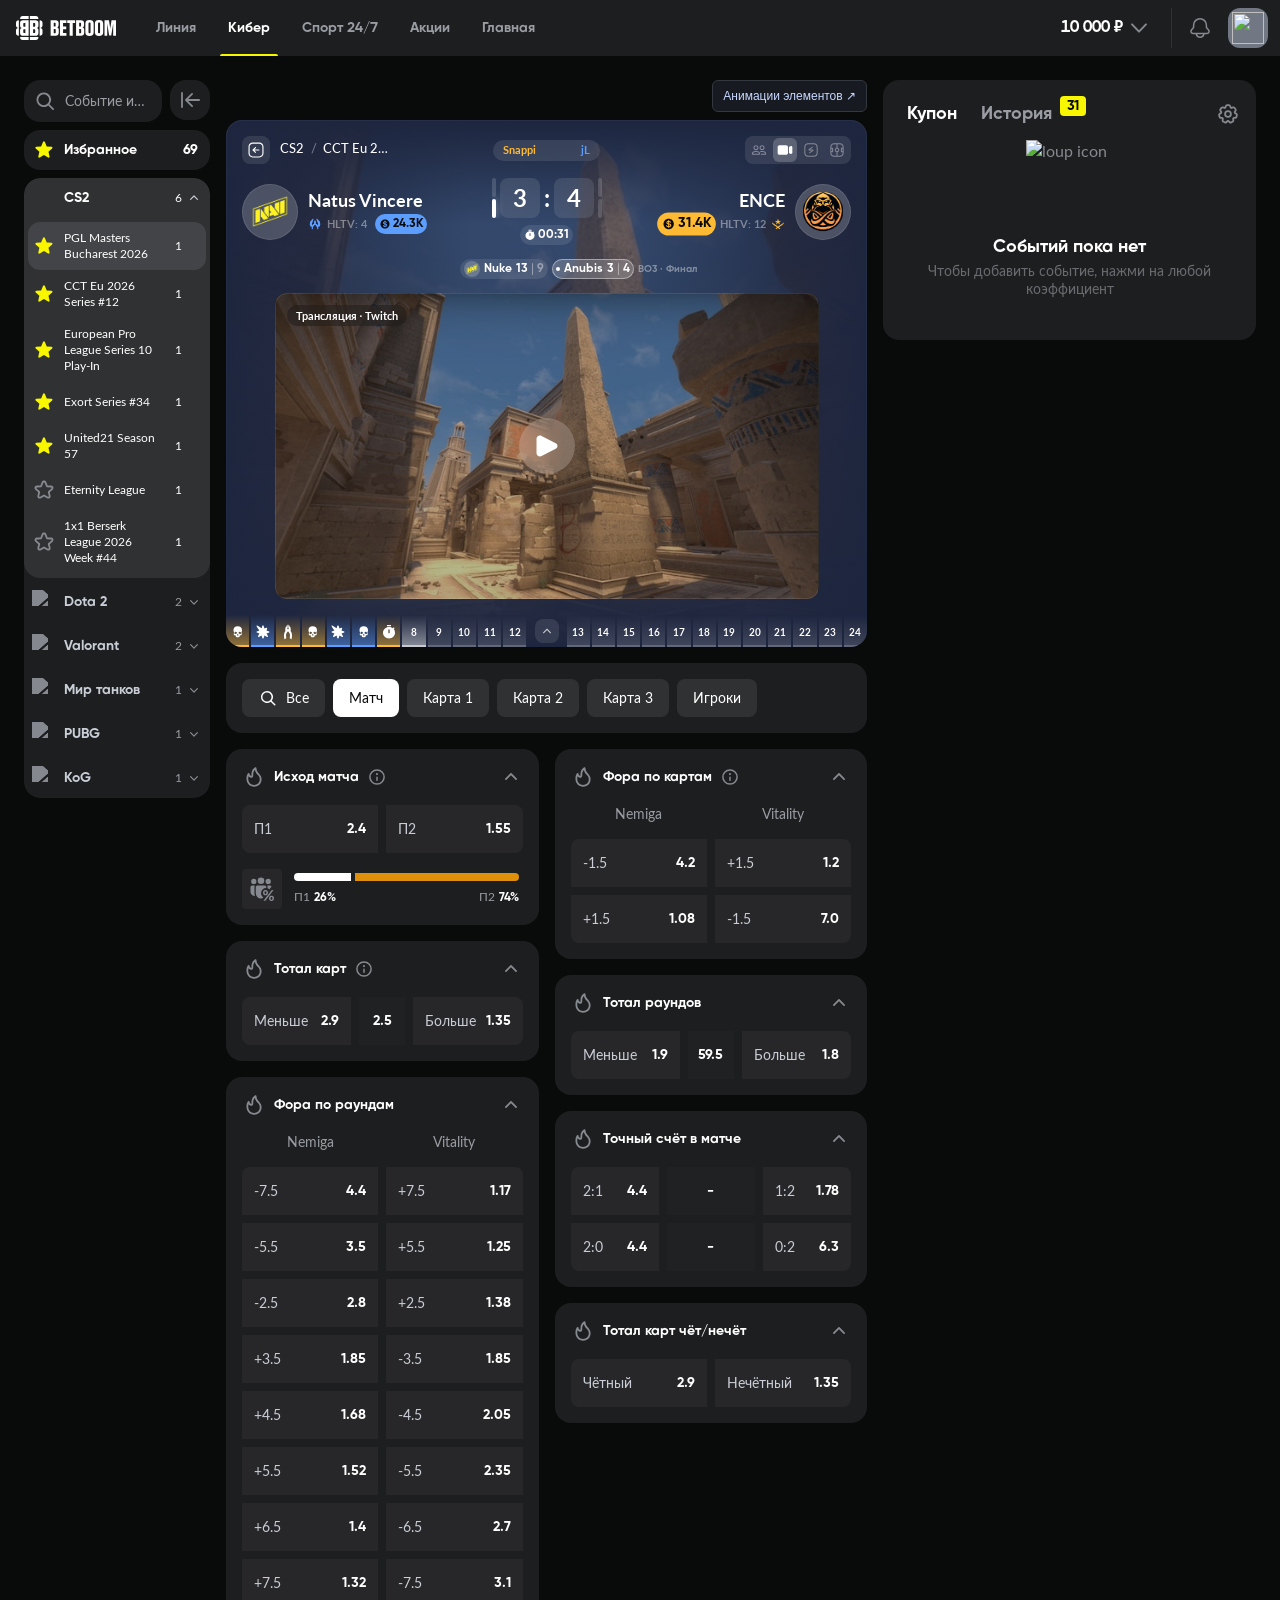
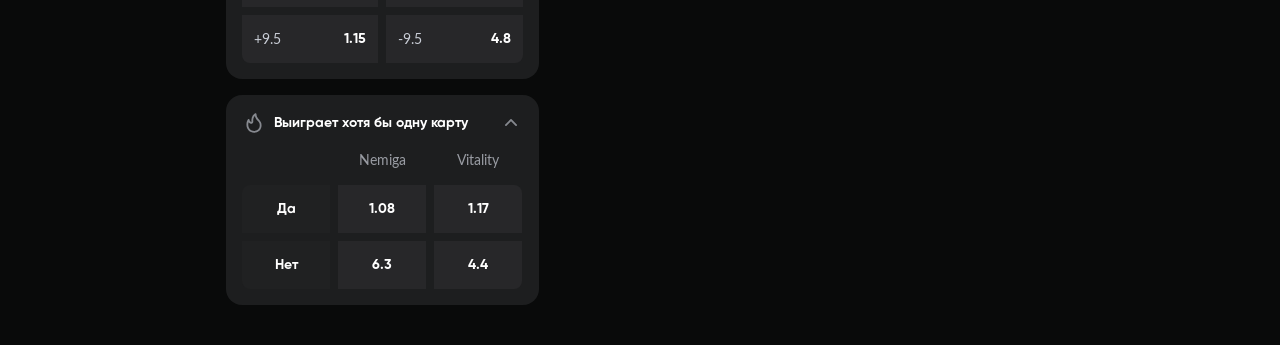
==== commit e3f0a274: "Publish animation lab and approved responsive scoreboard" ====
--- a/betboom.html
+++ b/betboom.html
@@ -545,13 +545,17 @@
 .__threadswidget_invite_animation.__threadswidget_invite_animation-6 { transform: translateY(-200%); opacity: 0; }
 .__threadswidget_invite_animation.__threadswidget_invite_animation-7 { transform: scale(0) rotate(720deg); opacity: 0; }
 .__threadswidget_invite_animation.__threadswidget_invite_animation-8 { transform: translateX(-60%) scale(1.5, 1); opacity: 0.5; }</style><link rel="stylesheet" href="cs-widget.css">
+<link rel="stylesheet" href="cs-widget-mobile.css">
 <style>
   /* mock: the site's desktop or mobile layout by width */
   @media (max-width: 767px) { .bbm--desk { display: none; } }
   @media (min-width: 768px) { .bbm--mob { display: none; } }
   /* the widget takes the whole slot of the old header card + scoreboard */
   .bb-cs-slot { display: block; }
-  .bb-cs-slot > .cs-widget { width: 100%; }
+  .bb-cs-slot > .cs-widget, .bb-cs-slot > .cs-shell { width: 100%; }
+  .bb-motion-link { display: block; width: fit-content; margin: 0 0 8px auto; padding: 6px 10px;
+    border: 1px solid #343841; border-radius: 6px; color: #c8d8ff; background: #171a20;
+    font: 12px/18px Arial, sans-serif; text-decoration: none; }
   /* cookie popup */
   .sc-e10d787f-0 { display: none !important; }
 </style>
@@ -576,6 +580,7 @@
           </div>
           <div class="cs-killfeed-list" id="cs-killfeed" aria-label="Килл-фид" aria-live="polite"></div>
           <div class="cs-views" role="tablist" aria-label="Что показывать">
+            <button type="button" class="cs-views__tab cs-views__tab--widget" role="tab" data-view="widget" aria-selected="false" tabindex="-1" aria-label="Без видео" title="Показать составы без видео"><span class="cs-views__icon"></span></button>
             <button type="button" class="cs-views__tab cs-views__tab--stream" role="tab" data-view="stream" aria-selected="true" aria-label="Трансляция" title="Трансляция"><span class="cs-views__icon"></span></button>
             <button type="button" class="cs-views__tab cs-views__tab--players" role="tab" data-view="players" aria-selected="false" tabindex="-1" aria-label="Составы" title="Составы"><span class="cs-views__icon"></span></button>
             <button type="button" class="cs-views__tab cs-views__tab--live" role="tab" data-view="live" aria-selected="false" tabindex="-1" aria-label="Live-статистика" title="Live-статистика"><span class="cs-views__icon"></span></button>
@@ -650,9 +655,6 @@
               <span class="cs-mapscore__live"></span>
               <p class="cs-chip-text cs-mapscore__name">Anubis</p>
               <p class="cs-chip-text">3</p><span class="cs-mapscore__separator"></span><p class="cs-chip-text">4</p>
-            </div>
-            <div class="cs-chip cs-mapscore cs-mapscore--upcoming" aria-label="Ancient: впереди">
-              <p class="cs-chip-text cs-mapscore__name">Ancient</p>
             </div>
           </div>
           <p class="cs-maps__format">BO3 · Финал</p>
@@ -783,8 +785,12 @@
   (() => {
     const mq = matchMedia('(max-width: 767px)');
     const widget = document.querySelector('.cs-widget');
+    const motionLink = document.createElement('a');
+    motionLink.className = 'bb-motion-link'; motionLink.href = 'motion.html';
+    motionLink.textContent = 'Анимации элементов ↗';
     const place = () => {
-      document.querySelector(`.bb-cs-slot[data-slot="${mq.matches ? 'mob' : 'desk'}"]`).appendChild(widget);
+      const slot = document.querySelector(`.bb-cs-slot[data-slot="${mq.matches ? 'mob' : 'desk'}"]`);
+      slot.appendChild(widget.closest('.cs-shell') || widget); slot.prepend(motionLink);
       if (window.csWidget) csWidget.syncVideo();
     };
     place();
@@ -809,7 +815,10 @@
         video.setAttribute('aria-label', 'Трансляция матча');
         stream.appendChild(video);
         stream.classList.add('is-playing');
-        video.play().catch(() => {
+        video.play().catch(error => {
+          // Switching to the mobile widget pauses the initial autoplay request.
+          // Keep that video so the site's media bar can resume it later.
+          if (error.name === 'AbortError') return;
           // autoplay blocked: back to the poster with the play button
           video.remove();
           stream.classList.remove('is-playing');
@@ -819,5 +828,8 @@
       start();
     })();
   </script>
+<script src="cs-motion.js"></script>
+<script src="cs-player-motion.js"></script>
+<script src="cs-feed-motion.js"></script>
 <script src="cs-widget.js"></script>
 </body></html>
--- a/cs-widget.css
+++ b/cs-widget.css
@@ -47,6 +47,73 @@
   --sides-cs2-t100: #ffba33;
   --opacity-dark-30: rgba(9, 10, 10, 0.3);
   --glass-blur: 12px;
+  --cs-score-gap: 4px;
+  --cs-series-gap: 2px;
+  --cs-series-won: var(--match-time-text);
+  --cs-round-height: 32px;
+  --cs-round-mobile-width: 32px;
+  --cs-round-icon-size: 16px;
+  --cs-round-padding-top: 8px;
+  --cs-round-padding-bottom: 4px;
+  --cs-round-border-width: 2px;
+  --cs-round-gap: 2px;
+  --cs-round-font-size: 10px;
+  --cs-round-line-height: 12px;
+  --cs-round-ct-fade: rgba(92, 158, 255, 0);
+  --cs-round-ct-bg: rgba(92, 158, 255, 0.5);
+  --cs-round-t-fade: rgba(255, 186, 51, 0);
+  --cs-round-t-bg: rgba(255, 186, 51, 0.5);
+  --cs-collapse-size: 24px;
+  --cs-collapse-radius: 8px;
+  --cs-collapse-icon-size: 16px;
+  --cs-collapse-focus-width: 2px;
+  --cs-collapse-focus-offset: 2px;
+  --cs-history-center-gap: 8px;
+  --cs-history-caption-gap: 12px;
+  --cs-history-overtime-padding: 16px;
+  --cs-history-caption-weight: 400;
+  --cs-loadout-height: 32px;
+  --cs-loadout-radius: 24px;
+  --cs-loadout-padding-x: 4px;
+  --cs-loadout-padding-y: 4px;
+  --cs-loadout-gap: 4px;
+  --cs-weapon-slot-size: 24px;
+  --cs-weapon-icon-height: 16px;
+  --cs-loadouts-padding: 8px;
+  --cs-loadouts-gap: 8px;
+  --cs-loadouts-expanded-padding-y: 4px;
+  --cs-players-toggle-width: 24px;
+  --cs-players-toggle-height: 32px;
+  --cs-players-toggle-radius: 8px;
+  --cs-players-toggle-icon-size: 16px;
+  /* Base-aligned chip geometry shared with Responsive / CSWidget in Figma. */
+  --cs-chip-padding-x: 4px;
+  --cs-chip-padding-y: 2px;
+  --cs-chip-gap: 2px;
+  --cs-chip-icon-size: 12px;
+  --cs-chip-radius: 48px;
+  --cs-chip-font-size: 12px;
+  --cs-chip-line-height: 16px;
+  --cs-chip-font-family: "Gilroy", sans-serif;
+  --cs-chip-font-weight: 700;
+  --cs-map-bg: rgba(255, 255, 255, 0.1);
+  --cs-map-bg-live: rgba(255, 255, 255, 0.2);
+  --cs-map-text: #ffffff;
+  --cs-map-text-muted: rgba(255, 255, 255, 0.4);
+  --cs-map-divider: rgba(255, 255, 255, 0.4);
+  --cs-map-live-border: rgba(255, 255, 255, 0.4);
+  --cs-map-winner-bg: rgba(255, 255, 255, 0.2);
+  --cs-map-gap: 4px;
+  --cs-map-padding-x: 4px;
+  --cs-map-winner-size: 16px;
+  --cs-map-live-dot-size: 4px;
+  --cs-map-separator-height: 12px;
+  --cs-series-comment-text: rgba(255, 255, 255, 0.4);
+  --cs-series-comment-text-compact: #ffffff;
+  --cs-series-comment-font-size: 10px;
+  --cs-series-comment-line-height: 12px;
+  --cs-series-comment-font-family: "Gilroy", sans-serif;
+  --cs-series-comment-font-weight: 700;
 }
 
 /* Background blur for every semi-transparent white surface */
@@ -125,11 +192,11 @@
   --hd-meta-lh: 14px;
   --hd-rank: 14px;
   --hd-center-gap: 7px;
-  --hd-score-box: 35px;
-  --hd-score-radius: 7px;
-  --hd-score-font: 23px;
-  --hd-score-lh: 28px;
-  --hd-series-w: 5px;
+  --hd-score-box: 40px;
+  --hd-score-radius: 8px;
+  --hd-score-font: 24px;
+  --hd-score-lh: 32px;
+  --hd-series-w: 4px;
   --hd-status-icon: 17px;
 }
 .cs-widget[data-head="m"] {
@@ -159,8 +226,8 @@
   --hd-meta-lh: 12px;
   --hd-rank: 12px;
   --hd-center-gap: 5px;
-  --hd-score-box: 30px;
-  --hd-score-radius: 6px;
+  --hd-score-box: 32px;
+  --hd-score-radius: 8px;
   --hd-score-font: 20px;
   --hd-score-lh: 24px;
   --hd-series-w: 4px;
@@ -195,10 +262,10 @@
   --hd-rank: 11px;
   --hd-center-gap: 8px;
   --hd-score-box: 24px;
-  --hd-score-radius: 5px;
+  --hd-score-radius: 4px;
   --hd-score-font: 16px;
   --hd-score-lh: 20px;
-  --hd-series-w: 3px;
+  --hd-series-w: 4px;
   --hd-status-icon: 13px;
 }
 .cs-widget[data-head="s"] .cs-center { flex-direction: row; }
@@ -338,6 +405,8 @@
   mask: var(--icon) center / contain no-repeat;
 }
 .cs-views__tab--stream { --icon: url("assets/icon-videocam.svg"); }
+.cs-views__tab--widget { --icon: url("assets/icon-users.svg"); }
+.cs-views__tab--widget[aria-selected="true"] { --icon: url("assets/icon-users-fill.svg"); }
 .cs-views__tab--live { --icon: url("assets/icon-live-stat.svg"); }
 .cs-views__tab--center { --icon: url("assets/icon-match-center.svg"); }
 .cs-views__tab--players { display: none; --icon: url("assets/icon-users.svg"); } /* mobile only */
@@ -347,12 +416,12 @@
 
 /* CS Desktop / Money: the team's money, in the HLTV row (sum of the players' money) */
 .cs-money {
-  gap: 3px;
+  gap: var(--cs-chip-gap);
 }
 .cs-money--ct { background: var(--cyberwidget-sidect); }
 .cs-money--t { background: var(--cyberwidget-sidet); }
 .cs-money .cs-chip-text { color: var(--text-additional400); }
-.cs-money__icon { display: block; flex-shrink: 0; width: var(--hd-chip-icon); height: var(--hd-chip-icon); }
+.cs-money__icon { display: block; flex-shrink: 0; width: var(--cs-chip-icon-size); height: var(--cs-chip-icon-size); }
 
 /* Killfeed list: horizontal row in the middle of the top row, newest on the right,
    oldest dissolves on the left after LIFE ms (see script in index.html) */
@@ -492,13 +561,13 @@
 }
 /* the money chip here is sized to the HLTV line */
 .cs-team__meta .cs-money {
-  height: calc(var(--hd-meta-lh) + 4px);
+  height: calc(var(--cs-chip-line-height) + 2 * var(--cs-chip-padding-y));
   margin: 0 3px;
-  padding: 0 6px;
-  border-radius: calc((var(--hd-meta-lh) + 4px) / 2);
-}
-.cs-team__meta .cs-money .cs-chip-text { font-size: var(--hd-meta-font); line-height: var(--hd-meta-lh); }
-.cs-team__meta .cs-money__icon { width: calc(var(--hd-meta-lh) - 3px); height: calc(var(--hd-meta-lh) - 3px); }
+  padding: 0 var(--cs-chip-padding-x);
+  border-radius: var(--cs-chip-radius);
+}
+.cs-team__meta .cs-money .cs-chip-text { font: var(--cs-chip-font-weight) var(--cs-chip-font-size)/var(--cs-chip-line-height) var(--cs-chip-font-family); }
+.cs-team__meta .cs-money__icon { width: var(--cs-chip-icon-size); height: var(--cs-chip-icon-size); }
 .cs-team__rank { display: block; flex-shrink: 0; width: var(--hd-rank); height: var(--hd-rank); }
 .cs-team__hltv {
   flex-shrink: 0;
@@ -521,7 +590,7 @@
 .cs-score {
   display: flex;
   flex-shrink: 0;
-  gap: 5px;
+  gap: var(--cs-score-gap);
   align-items: center;
   overflow: hidden;
 }
@@ -554,89 +623,97 @@
   display: flex;
   flex-direction: column-reverse;
   flex-shrink: 0;
-  gap: 3px;
+  gap: var(--cs-series-gap);
   height: var(--hd-score-box);
 }
-.cs-series--left { margin-right: 2px; }
-.cs-series--right { margin-left: 2px; }
 .cs-series__pip {
   flex: 1 0 0;
   width: var(--hd-series-w);
-  border-radius: 3px;
+  border-radius: 4px;
   background: var(--opacity-light-15);
 }
 .cs-series__pip--won {
-  background: var(--match-time-text);
-  box-shadow: 0 0 7px rgba(255, 255, 255, 0.5);
+  background: var(--cs-series-won);
+  box-shadow: 0 0 8px rgba(255, 255, 255, 0.5);
 }
 
 /* CS Desktop / Status */
 .cs-status {
-  gap: 4px;
-}
-.cs-status__icon { display: block; flex-shrink: 0; width: var(--hd-status-icon); height: var(--hd-status-icon); }
+  gap: var(--cs-chip-gap);
+  height: calc(var(--cs-chip-line-height) + 2 * var(--cs-chip-padding-y));
+  padding: 0 var(--cs-chip-padding-x);
+  border-radius: var(--cs-chip-radius);
+}
+.cs-status .cs-chip-text { font: var(--cs-chip-font-weight) var(--cs-chip-font-size)/var(--cs-chip-line-height) var(--cs-chip-font-family); }
+.cs-status__icon { display: block; flex-shrink: 0; width: var(--cs-chip-icon-size); height: var(--cs-chip-icon-size); }
 
 /* Maps: chips stay centered, the series label sits quietly to the right */
 .cs-maps {
   display: grid;
   grid-template-columns: minmax(0, 1fr) auto minmax(0, 1fr);
-  gap: 10px;
+  gap: var(--cs-map-gap);
   align-items: center;
   width: 100%;
 }
 .cs-maps__scores {
   grid-column: 2;
   display: flex;
-  gap: 5px;
+  gap: var(--cs-map-gap);
   align-items: center;
 }
 .cs-maps__format {
   grid-column: 3;
   justify-self: start;
-  font-weight: 700;
-  font-size: 10px;
-  line-height: 14px;
+  font: var(--cs-series-comment-font-weight) var(--cs-series-comment-font-size)/var(--cs-series-comment-line-height) var(--cs-series-comment-font-family);
   white-space: nowrap;
-  color: var(--opacity-light-40);
+  color: var(--cs-series-comment-text);
 }
 
 /* CS Desktop / Map score: map name + score, winner logo, live indicator */
 .cs-mapscore {
-  gap: 5px;
-}
-.cs-mapscore__name { margin-right: 2px; }
+  gap: var(--cs-map-gap);
+  height: calc(var(--cs-chip-line-height) + 2 * var(--cs-chip-padding-y));
+  padding: 0 var(--cs-map-padding-x);
+  border-radius: var(--cs-chip-radius);
+  background: var(--cs-map-bg);
+}
+.cs-mapscore .cs-chip-text {
+  font: var(--cs-chip-font-weight) var(--cs-chip-font-size)/var(--cs-chip-line-height) var(--cs-chip-font-family);
+  color: var(--cs-map-text);
+}
+.cs-mapscore__name { margin-right: 0; }
 .cs-mapscore__separator {
   flex-shrink: 0;
   width: 1px;
-  height: calc(var(--hd-chip-lh) - 3px);
+  height: var(--cs-map-separator-height);
   border-radius: 1px;
-  background: var(--opacity-light-40);
-}
-.cs-mapscore__lose { color: var(--opacity-light-40); }
-
-.cs-mapscore--played { padding-left: 3px; }
+  background: var(--cs-map-divider);
+}
+.cs-mapscore .cs-mapscore__lose { color: var(--cs-map-text-muted); }
+
+.cs-mapscore--played { padding-left: var(--cs-map-padding-x); }
 .cs-mapscore__winner {
   display: grid;
   flex-shrink: 0;
   place-items: center;
-  width: calc(var(--hd-chip-h) - 5px);
-  height: calc(var(--hd-chip-h) - 5px);
+  width: var(--cs-map-winner-size);
+  height: var(--cs-map-winner-size);
   overflow: hidden;
   border-radius: 50%;
-  background: var(--team-bg);
-}
-.cs-mapscore__winner img { display: block; width: 75%; height: 75%; object-fit: contain; }
+  background: var(--cs-map-winner-bg);
+}
+.cs-mapscore__winner img { display: block; width: var(--cs-chip-icon-size); height: var(--cs-chip-icon-size); object-fit: contain; }
 
 .cs-mapscore--live {
-  background: var(--team-bg);
-  box-shadow: inset 0 0 0 1px var(--opacity-light-40);
+  background: var(--cs-map-bg-live);
+  box-shadow: inset 0 0 0 1px var(--cs-map-live-border);
 }
 .cs-mapscore__live {
   flex-shrink: 0;
-  width: 5px;
-  height: 5px;
+  width: var(--cs-map-live-dot-size);
+  height: var(--cs-map-live-dot-size);
   border-radius: 50%;
-  background: var(--match-time-text);
+  background: var(--cs-map-text);
   animation: cs-live-blink 1.2s ease-in-out infinite;
 }
 @keyframes cs-live-blink {
@@ -646,17 +723,17 @@
   .cs-mapscore__live { animation: none; }
 }
 
-.cs-mapscore--upcoming .cs-chip-text { color: var(--opacity-light-40); }
-
-/* Rosters + stream: roster | stream 16:9 | roster. Rows stretch to the stream height */
+
+/* Desktop: keep media between the rosters and cap its size on wide screens. */
 .cs-rosters {
   display: grid;
-  grid-template-columns: minmax(0, 1fr) 50% minmax(0, 1fr);
+  grid-template-columns: minmax(0, 1fr) clamp(408px, calc(100% - 392px), 544px) minmax(0, 1fr);
   gap: 16px;
   align-items: stretch;
   width: 100%;
 }
 .cs-roster {
+  container: cs-roster / inline-size;
   display: flex;
   flex-direction: column;
   gap: 4px;
@@ -664,26 +741,37 @@
 }
 .cs-roster .cs-player { flex: 1 0 auto; }
 
-/* No stream: rosters take the whole row, as in the original Figma layout */
-/* The stream never gets narrower than at 860 (414px): below that the rosters give up the width,
-   and their plates drop the grenades to keep K/D + weapon */
-.cs-rosters { grid-template-columns: minmax(0, 1fr) max(50%, 414px) minmax(0, 1fr); }
-
-.cs-widget.is-no-stream .cs-stream { display: none; }
-.cs-widget.is-no-stream .cs-rosters { grid-template-columns: minmax(0, 1fr) minmax(0, 1fr); }
+/* Media visibility is a viewing choice, separate from stream availability. */
+.cs-widget.is-no-stream .cs-stream, .cs-widget.is-media-hidden .cs-stream { display: none; }
+.cs-widget.is-no-stream .cs-rosters, .cs-widget.is-media-hidden .cs-rosters { grid-template-columns: minmax(0, 1fr) minmax(0, 1fr); }
 
 /* Stream */
-/* At least 16:9; stretches to the rosters' height when they are taller (the video crops via object-fit) */
+/* Keep the height stable: crop horizontally from 16:9 to 4:3, then stop. */
 .cs-stream {
   position: relative;
-  align-self: stretch;
+  align-self: center;
   width: 100%;
-  aspect-ratio: 16 / 9;
+  height: 306px;
+  min-height: 0;
+  aspect-ratio: 4 / 3;
+  max-height: 306px;
   overflow: hidden;
   border-radius: 12px;
   background:
     linear-gradient(var(--opacity-dark-30), var(--opacity-dark-30)),
     url("assets/bg-map.png") center / cover no-repeat;
+}
+/* Below 800px the two side columns would be narrower than 164px each.
+   Show the selected media or both rosters, never all three at once.
+   The direct-child check excludes mobile, whose media lives outside the widget. */
+@container cs-widget (width < 800px) {
+  .cs-widget:not(.is-no-stream):not(.is-media-hidden) .cs-rosters:has(> .cs-stream) {
+    grid-template-columns: minmax(0, 1fr);
+  }
+  .cs-widget:not(.is-no-stream):not(.is-media-hidden) .cs-rosters:has(> .cs-stream) > .cs-roster {
+    display: none;
+  }
+  .cs-rosters > .cs-stream { max-width: 544px; justify-self: center; }
 }
 .cs-stream__video {
   position: absolute;
@@ -877,7 +965,7 @@
 .cs-player__weapon {
   display: block;
   flex-shrink: 0;
-  width: 36px;
+  width: var(--weapon-width, 36px);
   height: 14px;
   -webkit-mask: var(--weapon) right center / contain no-repeat;
   mask: var(--weapon) right center / contain no-repeat;
@@ -950,40 +1038,23 @@
 .cs-player__kd-icon--kills { --icon: url("assets/icon-kills.svg"); }
 .cs-player__kd-icon--deaths { --icon: url("assets/round-elimination.svg"); margin-left: 6px; }
 
-/* Narrow widget with the stream on (560–859): the plates are ~120px wide, so their content
-   shrinks — smaller type, icons, weapon and paddings — and the grenades are dropped */
-@container cs-widget (min-width: 560px) and (max-width: 859px) {
-  .cs-widget:not(.is-no-stream) {
-    .cs-player { padding: 4px 6px; }
-    .cs-player__main { gap: 3px; }
-    .cs-player__hp { gap: 4px; height: 18px; padding: 0 6px; border-radius: 4px; }
-    .cs-player__name { font-size: 11px; line-height: 14px; }
-    .cs-player__hp-value { font-size: 10px; line-height: 14px; }
-    .cs-player__money { font-size: 10px; line-height: 14px; }
-    .cs-player__money-full { display: none; }
-    .cs-player__money-short { display: inline; }
-    .cs-player__stats { gap: 4px; height: 16px; padding: 0 0 0 6px; }
-    .cs-player--right .cs-player__stats { padding: 0 6px 0 0; }
-    .cs-player__kd { gap: 2px; font-size: 10px; line-height: 12px; }
-    .cs-player__kd-icon { width: 11px; height: 11px; }
-    .cs-player__kd-icon--deaths { margin-left: 4px; }
-    .cs-player__weapon { width: 28px; height: 11px; }
-    .cs-player__utility { display: none; }
-    .cs-player__action { column-gap: 3px; height: 16px; padding: 0 6px; grid-template-rows: 11px 2px; }
-    .cs-player__action-icon { width: 11px; height: 11px; }
-    .cs-player__action-label { font-size: 10px; line-height: 12px; }
-    .cs-player__action-time { font-size: 10px; line-height: 12px; }
-    .cs-player__action-bar { height: 2px; }
-    .cs-player__badge { font-size: 10px; line-height: 12px; }
-    .cs-player__badge::before { width: 10px; height: 10px; }
-  }
+/* Use actual card space: prioritise nickname, HP and K/D over equipment.
+   Mobile's app composition explicitly restores its complete equipment row. */
+@container cs-roster (width < 220px) {
+  .cs-player__utility { display: none; }
+  .cs-player__money-full { display: none; }
+  .cs-player__money-short { display: inline; }
+}
+@container cs-roster (width < 160px) {
+  .cs-player__weapon { display: none; }
+  .cs-player__money { display: none; }
 }
 
 /* ---------- Rounds (Timeline_components) ---------- */
 .cs-rounds {
   display: flex;
   flex-shrink: 0;
-  gap: 2px;
+  gap: var(--cs-history-center-gap);
   align-items: center;
   width: 100%;
   overflow: visible; /* the overtime caption sits above the strip */
@@ -996,30 +1067,30 @@
   align-items: center;
   justify-content: center;
   min-width: 1px;
-  height: 32px;
-  padding: 8px 0 4px;
-  overflow: hidden;
-  border-bottom: 3px solid var(--opacity-light-30);
+  height: var(--cs-round-height);
+  padding: var(--cs-round-padding-top) 0 var(--cs-round-padding-bottom);
+  overflow: hidden;
+  border-bottom: var(--cs-round-border-width) solid var(--opacity-light-30);
   background: linear-gradient(180deg, var(--opacity-light-0), var(--opacity-light-15));
 }
 .cs-round--t {
   border-bottom-color: var(--sides-cs2-t100);
-  background: linear-gradient(180deg, rgba(255, 186, 51, 0), rgba(255, 186, 51, 0.5));
+  background: linear-gradient(180deg, var(--cs-round-t-fade), var(--cs-round-t-bg));
 }
 .cs-round--ct {
   border-bottom-color: var(--sides-cs2-ct100);
-  background: linear-gradient(180deg, rgba(92, 158, 255, 0), rgba(92, 158, 255, 0.5));
+  background: linear-gradient(180deg, var(--cs-round-ct-fade), var(--cs-round-ct-bg));
 }
 .cs-round--ongoing {
   border-bottom-color: var(--opacity-light-75);
   background: linear-gradient(180deg, var(--opacity-light-0), var(--opacity-light-45));
 }
-.cs-round__icon { display: block; flex-shrink: 0; width: 16px; height: 16px; }
+.cs-round__icon { display: block; flex-shrink: 0; width: var(--cs-round-icon-size); height: var(--cs-round-icon-size); }
 .cs-round__number {
   width: 100%;
   font-weight: 700;
-  font-size: 10px;
-  line-height: 12px;
+  font-size: var(--cs-round-font-size);
+  line-height: var(--cs-round-line-height);
   text-align: center;
   color: var(--text-primary);
 }
@@ -1028,24 +1099,22 @@
 .cs-rounds__half {
   display: flex;
   flex: 1 1 0;
-  gap: 2px;
+  gap: var(--cs-round-gap);
   align-items: center;
   min-width: 0;
 }
 
-/* Overtime: caption above the collapse button with the score before this OT.
-   The strip grows a top padding for it: 10px of air above the caption, 10px down to the cells
-   (the button is 3px lower than the cells' top, hence the 13px margin) */
-.cs-rounds.is-overtime { padding-top: 16px; }
+/* Overtime: the caption stays above the centered button without changing half widths. */
+.cs-rounds.is-overtime { padding-top: var(--cs-history-overtime-padding); }
 .cs-collapse-wrap { position: relative; display: flex; flex-shrink: 0; }
 .cs-collapse__caption {
   position: absolute;
-  bottom: calc(100% + 13px); /* not margin: `.cs-widget p { margin: 0 }` outranks it */
+  bottom: calc(100% + var(--cs-history-caption-gap));
   left: 50%;
   transform: translateX(-50%);
-  font-weight: 500;
-  font-size: 10px;
-  line-height: 12px;
+  font-weight: var(--cs-history-caption-weight);
+  font-size: var(--cs-round-font-size);
+  line-height: var(--cs-round-line-height);
   white-space: nowrap;
   color: var(--opacity-light-40);
   pointer-events: none;
@@ -1061,11 +1130,11 @@
   display: grid;
   flex-shrink: 0;
   place-items: center;
-  width: 26px;
-  height: 26px;
+  width: var(--cs-collapse-size);
+  height: var(--cs-collapse-size);
   padding: 0;
   border: 0;
-  border-radius: 6px;
+  border-radius: var(--cs-collapse-radius);
   background: var(--match-time-bgscore);
   cursor: pointer;
   -webkit-backdrop-filter: blur(var(--glass-blur));
@@ -1073,18 +1142,19 @@
   transition: background 0.2s;
 }
 .cs-collapse:hover { background: var(--team-bg); }
-.cs-collapse:focus-visible { outline: 2px solid var(--match-time-text); outline-offset: 2px; }
+.cs-collapse:focus-visible { outline: var(--cs-collapse-focus-width) solid var(--match-time-text); outline-offset: var(--cs-collapse-focus-offset); }
 .cs-collapse__icon {
   display: block;
-  width: 18px;
-  height: 18px;
+  width: var(--cs-collapse-icon-size);
+  height: var(--cs-collapse-icon-size);
   background: var(--opacity-light-75);
   -webkit-mask: url("assets/icon-chevron-up.svg") center / contain no-repeat;
   mask: url("assets/icon-chevron-up.svg") center / contain no-repeat;
-  transition: transform 0.3s ease;
-}
-.cs-widget.is-collapsed .cs-collapse__icon { transform: rotate(180deg); }
-.cs-rounds .cs-collapse { margin: 0 6px; } /* set apart from the round cells */
+  transition-property: transform;
+  transition-duration: 0.3s;
+  transition-timing-function: ease;
+}
+.cs-collapse[aria-expanded="false"] .cs-collapse__icon { transform: rotate(180deg); }
 
 /* Navy veil over the art, same in expanded and collapsed states: mutes the whole picture
    and runs into solid navy at the bottom */
@@ -1130,12 +1200,12 @@
 .cs-player--left { --side-rgb: 92, 158, 255; }
 .cs-player--right { --side-rgb: 255, 186, 51; }
 .cs-player.is-highlight {
-  background: rgba(var(--side-rgb), 0.14);
-  box-shadow: inset 0 0 0 1px rgba(var(--side-rgb), 0.9), 0 0 18px rgba(var(--side-rgb), 0.35);
+  background: rgba(var(--side-rgb), var(--cs-player-highlight-alpha, 0.14));
+  box-shadow: inset 0 0 0 var(--cs-player-highlight-width, 1px) rgba(var(--side-rgb), 0.9), 0 0 var(--cs-player-highlight-blur, 18px) rgba(var(--side-rgb), 0.35);
   animation: cs-highlight 1.6s ease-in-out infinite;
 }
 @keyframes cs-highlight {
-  50% { box-shadow: inset 0 0 0 1px rgba(var(--side-rgb), 0.5), 0 0 8px rgba(var(--side-rgb), 0.15); }
+  50% { box-shadow: inset 0 0 0 var(--cs-player-highlight-width, 1px) rgba(var(--side-rgb), 0.5), 0 0 8px rgba(var(--side-rgb), 0.15); }
 }
 .cs-player.is-highlight.is-hit { animation: cs-hit 0.45s ease-out; }
 
@@ -1338,124 +1408,17 @@
   40%, 60% { transform: translate(5px, -2px); }
 }
 
-.cs-round.is-new { animation: cs-round-in 0.5s ease-out; }
-@keyframes cs-round-in { from { opacity: 0; transform: scaleY(0.4); } }
+.cs-round.is-new { animation-name: cs-round-in; animation-duration: 0.5s; animation-timing-function: ease-out; }
+@keyframes cs-round-in {
+  from { opacity: 0; transform: scaleY(0.4); }
+  to { opacity: 1; transform: scaleY(1); }
+}
 
 @media (prefers-reduced-motion: reduce) {
   .cs-player.is-hit, .cs-player.is-highlight, .cs-player__badge, .cs-player__action, .cs-round.is-new, .cs-widget.is-shake,
   .cs-player__weapon.is-bought, .cs-player__nade.is-new { animation: none; }
   .cs-player__hp-fill, .cs-score__value, .cs-money { transition: none; }
-}
-
-/* ---------- Mobile (widget < 560px): the app layout with all the desktop fields ----------
-   The scoreboard is always visible. Under it one slot shows the stream, the rosters or a stats widget:
-   the view tabs get a 4th tab, "Составы" (.is-m-players, set by cs-widget.js).
-   Without a stream the rosters are always there. The round strip is a plain scrollable ribbon */
-@container cs-widget (max-width: 559px) {
-  /* smaller header than on desktop; "Компакт" (data-head="s") still goes further */
-  .cs-widget,
-  .cs-widget[data-head="m"] {
-    --hd-gap: 10px;
-    --hd-chip-h: 19px;
-    --hd-chip-px: 8px;
-    --hd-chip-font: 10px;
-    --hd-chip-lh: 12px;
-    --hd-chip-icon: 11px;
-    --hd-feed-h: 24px;
-    --hd-feed-weapon-w: 31px;
-    --hd-feed-weapon-h: 12px;
-    --hd-feed-icon: 12px;
-    --hd-feed-headshot: 15px;
-    --hd-btn: 26px;
-    --hd-btn-icon: 16px;
-    --hd-main-gap: 8px;
-    --hd-logo: 40px;
-    --hd-logo-img: 28px;
-    --hd-info-gap: 2px;
-    --hd-name: 14px;
-    --hd-name-lh: 17px;
-    --hd-meta-font: 10px;
-    --hd-meta-lh: 12px;
-    --hd-rank: 11px;
-    --hd-center-gap: 6px;
-    --hd-score-box: 30px;
-    --hd-score-radius: 6px;
-    --hd-score-font: 20px;
-    --hd-score-lh: 24px;
-    --hd-series-w: 4px;
-    --hd-status-icon: 15px;
-  }
-  .cs-content { padding: 12px; }
-
-  /* Top: back | feed | view tabs. No breadcrumbs; only the newest feed entry */
-  .cs-top { grid-template-columns: auto minmax(0, 1fr) auto; gap: 8px; }
-  .cs-crumbs { display: none; }
-  .cs-killfeed-list { padding: 0; }
-  .cs-killfeed-list > .cs-killfeed:not(:last-child) { display: none; }
-  .cs-views__tab--players { display: grid; }
-
-  /* Teams as in the app: logo at the edge, name and the rank + HLTV + money row under it */
-  .cs-main { align-items: flex-start; }
-  .cs-team,
-  .cs-widget.is-teams-inner .cs-team { flex-direction: column; align-items: flex-start; gap: 6px; }
-  .cs-team--right,
-  .cs-widget.is-teams-inner .cs-team--right { flex-direction: column-reverse; align-items: flex-end; }
-  /* the name may run past the logo column into the free space under the score */
-  .cs-team__info { flex: none; width: max-content; max-width: calc(50cqw - 52px); }
-  .cs-widget.is-teams-inner .cs-team--left .cs-team__info { align-items: flex-start; }
-  .cs-widget.is-teams-inner .cs-team--left .cs-team__name { text-align: left; }
-  .cs-widget.is-teams-inner .cs-team--right .cs-team__info { align-items: flex-end; }
-  .cs-widget.is-teams-inner .cs-team__meta { flex-direction: row; }
-  .cs-team__meta { gap: 4px; }
-  .cs-team__meta .cs-money { margin: 0 0 0 2px; }
-  .cs-team--right .cs-team__meta .cs-money { margin: 0 2px 0 0; }
-
-  /* Maps: chips, the series label under them */
-  .cs-maps { display: flex; flex-direction: column; gap: 6px; }
-
-  /* Stream / stats widget or rosters in the slot under the scoreboard */
-  .cs-rosters { grid-template-columns: minmax(0, 1fr) minmax(0, 1fr); gap: 6px; }
-  .cs-roster { gap: 3px; }
-  .cs-stream { grid-column: 1 / -1; }
-  .cs-widget:not(.is-no-stream) .cs-roster { display: none; }
-  .cs-widget.is-m-players .cs-stream { display: none; }
-  .cs-widget.is-m-players .cs-roster { display: flex; }
-
-  /* Compact plates (as at 560–859), but the grenades stay: the plates are ~165px here */
-  .cs-widget {
-    .cs-player { padding: 4px 6px; border-radius: 6px; }
-    .cs-player__main { gap: 3px; }
-    .cs-player__hp { gap: 4px; height: 18px; padding: 0 6px; border-radius: 4px; }
-    .cs-player__name { font-size: 11px; line-height: 14px; }
-    .cs-player__hp-value { font-size: 10px; line-height: 14px; }
-    .cs-player__money { font-size: 10px; line-height: 14px; }
-    .cs-player__stats { gap: 4px; height: 16px; padding: 0 0 0 6px; }
-    .cs-player--right .cs-player__stats { padding: 0 6px 0 0; }
-    .cs-player__kd { gap: 2px; font-size: 10px; line-height: 12px; }
-    .cs-player__kd-icon { width: 11px; height: 11px; }
-    .cs-player__kd-icon--deaths { margin-left: 4px; }
-    .cs-player__weapon { height: 11px; }
-    .cs-player__utility { display: flex; gap: 3px; padding: 0; }
-    .cs-player__nade { height: 11px; }
-    .cs-player__action { column-gap: 3px; height: 16px; padding: 0 6px; grid-template-rows: 11px 2px; }
-    .cs-player__action-icon { width: 11px; height: 11px; }
-    .cs-player__action-label { font-size: 10px; line-height: 12px; }
-    .cs-player__action-time { font-size: 10px; line-height: 12px; }
-    .cs-player__action-bar { height: 2px; }
-    .cs-player__badge { font-size: 10px; line-height: 12px; }
-    .cs-player__badge::before { width: 10px; height: 10px; }
-  }
-
-  /* Round strip: every round in a row, scrolled sideways; a small gap marks each side switch */
-  .cs-rounds,
-  .cs-rounds.is-overtime {
-    gap: 2px;
-    padding-top: 0;
-    overflow-x: auto;
-    scrollbar-width: none;
-    overscroll-behavior-x: contain;
-  }
-  .cs-rounds::-webkit-scrollbar { display: none; }
-  .cs-rounds .cs-round { flex: 0 0 28px; }
-  .cs-rounds .cs-round.is-switch { margin-left: 6px; }
-}
+  .cs-collapse, .cs-collapse__icon { transition: none; }
+  .cs-score__value.is-bump, .cs-money.is-bump { transform: none; }
+}
+
--- a/cs-widget-mobile.css
+++ b/cs-widget-mobile.css
@@ -0,0 +1,192 @@
+/* Mobile composition. The site's media bar belongs outside the widget. */
+.cs-shell, .cs-shell * { box-sizing: border-box; }
+.cs-shell { width: 100%; min-width: 0; container: cs-widget / inline-size; }
+.cs-loadouts, .cs-compact, .cs-site-navigation, .cs-site-bar, .cs-mobile-media { display: none; }
+
+/* Follow the site's mobile viewport, as well as narrow desktop columns. */
+@media (max-width: 767px) {
+  .cs-shell { --cs-site-mobile: 1; }
+}
+@container cs-widget (max-width: 559px) or style(--cs-site-mobile: 1) {
+  .cs-widget, .cs-widget[data-head] {
+    --cs-widget-padding: 8px; --cs-widget-gap: 8px; --cs-widget-radius: 16px;
+    --cs-header-gap: 4px; --cs-header-column-gap: 8px; --cs-rosters-gap: 12px; --cs-roster-gap: 4px;
+    --cs-compact-height: 32px; --cs-compact-padding-x: 12px; --cs-compact-padding-y: 4px;
+    --cs-compact-gap: 4px; --cs-compact-radius: 16px; --cs-compact-logo-size: 24px; --cs-compact-logo-padding: 4px;
+    --cs-compact-score-padding: 2px; --cs-compact-score-radius: 4px; --cs-compact-score-height: 24px;
+    --cs-compact-bg: var(--match-time-bgscore); --cs-compact-border: var(--cyberwidget-borderglassstart); --cs-compact-score-bg: var(--team-bg);
+    --cs-type-compact-name-font-family: Gilroy, sans-serif; --cs-type-compact-name-font-size: 10px; --cs-type-compact-name-line-height: 12px; --cs-type-compact-name-font-style: 700;
+    --cs-type-compact-score-font-family: Gilroy, sans-serif; --cs-type-compact-score-font-size: 14px; --cs-type-compact-score-line-height: 18px; --cs-type-compact-score-font-style: 700;
+    --cs-feed-bg: var(--match-time-bgscore); --cs-feed-text: var(--match-time-text);
+    --cs-feed-ct: var(--cyberwidget-sidect); --cs-feed-t: var(--cyberwidget-sidet);
+    --cs-feed-border-mask: rgba(255, 255, 255, .45);
+    --cs-feed-gap: 2px; --cs-feed-weapon-width: 24px; --cs-feed-weapon-height: 12px; --cs-feed-icon-size: 12px;
+    --hd-chip-h: 16px; --hd-chip-px: 6px; --hd-chip-font: 10px; --hd-chip-lh: 12px;
+    --hd-feed-h: 16px; --hd-feed-weapon-w: 24px; --hd-feed-weapon-h: 10px;
+    --hd-feed-icon: 10px; --hd-feed-headshot: 12px; --hd-status-icon: 10px;
+    --hd-logo: 32px; --hd-logo-img: 24px; --hd-name: 12px; --hd-name-lh: 16px;
+    --hd-score-box: 24px; --hd-score-font: 18px; --hd-score-lh: 24px; --hd-score-radius: 4px;
+    --hd-meta-font: 10px; --hd-meta-lh: 12px;
+    --cs-chip-font-size: 10px; --cs-chip-line-height: 12px;
+    --cs-player-padding: 4px; --cs-player-radius: 8px; --cs-player-gap: 4px;
+    --cs-player-hp-height: 24px; --cs-player-hp-radius: 4px; --cs-player-hp-padding: 4px; --cs-player-hp-gap: 2px;
+    --cs-player-stats-height: 16px; --cs-player-stats-padding: 2px; --cs-player-stats-gap: 4px; --cs-player-kd-gap: 2px;
+    --cs-player-icon-size: 12px; --cs-player-weapon-width: 32px; --cs-player-weapon-height: 16px;
+    --cs-player-grenade-size: 8px; --cs-player-grenade-gap: 2px; --cs-player-action-gap: 2px;
+    --cs-player-progress-height: 2px; --cs-player-progress-radius: 2px;
+    --cs-player-highlight-width: 2px; --cs-player-highlight-blur: 16px; --cs-player-highlight-alpha: .15;
+    --cs-type-player-name-font-size: 12px; --cs-type-player-name-line-height: 16px; --cs-type-player-name-font-style: 700;
+    --cs-type-player-meta-font-size: 10px; --cs-type-player-meta-line-height: 12px; --cs-type-player-meta-font-style: 400;
+    --cs-type-player-stat-font-size: 10px; --cs-type-player-stat-line-height: 12px; --cs-type-player-stat-font-style: 700;
+    container-type: normal;
+    min-width: 0;
+    border-radius: var(--cs-widget-radius);
+  }
+  .cs-content {
+    display: grid;
+    grid-template-columns: 20px minmax(0, 1fr) auto minmax(0, 1fr) 20px;
+    grid-template-rows: 16px 48px 18px 16px 12px;
+    gap: var(--cs-header-gap) var(--cs-header-column-gap);
+    padding: var(--cs-widget-padding);
+    align-items: center;
+    overflow: visible;
+  }
+  .cs-top, .cs-main, .cs-team, .cs-team__info, .cs-team__meta, .cs-center, .cs-maps,
+  .cs-widget.is-teams-inner .cs-team, .cs-widget.is-teams-inner .cs-team__meta { display: contents; }
+  .cs-nav, .cs-views, .cs-series { display: none; }
+  .cs-killfeed-list { grid-column: 1 / -1; grid-row: 1; justify-self: center; padding: 0; max-width: calc(100% - 112px); }
+  .cs-killfeed-list > .cs-killfeed:not(:last-child) { display: none; }
+  .cs-killfeed { gap: var(--cs-feed-gap); padding: 0 var(--cs-chip-padding-x); min-width: 0; max-width: 100%; flex-shrink: 1; background: var(--cs-feed-bg); border-radius: var(--cs-chip-radius); }
+  .cs-killfeed .cs-chip-text { flex-shrink: 1; min-width: 0; overflow: hidden; text-overflow: ellipsis; }
+  .cs-killfeed__name--ct { color: var(--cs-feed-ct); }
+  .cs-killfeed__name--t { color: var(--cs-feed-t); }
+  .cs-killfeed--event .cs-chip-text { color: var(--cs-feed-text); }
+  .cs-killfeed__weapon { width: var(--cs-feed-weapon-width); height: var(--cs-feed-weapon-height); background: var(--cs-feed-text); }
+  .cs-killfeed__weapon--nade { width: var(--cs-feed-weapon-height); }
+  .cs-killfeed__headshot, .cs-killfeed__event-icon { width: var(--cs-feed-icon-size); height: var(--cs-feed-icon-size); }
+  .cs-killfeed--ct, .cs-killfeed--t { box-shadow: none; }
+  .cs-killfeed--ct::after, .cs-killfeed--t::after { content: ''; position: absolute; inset: 0; border: 1px solid var(--cs-feed-ct); border-radius: inherit; mask: linear-gradient(var(--cs-feed-border-mask), var(--cs-feed-border-mask)); pointer-events: none; }
+  .cs-killfeed--t::after { border-color: var(--cs-feed-t); }
+  .cs-team__meta .cs-money { grid-row: 1; height: calc(var(--cs-chip-line-height) + 2 * var(--cs-chip-padding-y)); margin: 0; padding: 0 var(--cs-chip-padding-x); }
+  .cs-team__meta .cs-money__icon { width: var(--cs-chip-icon-size); height: var(--cs-chip-icon-size); }
+  .cs-money--ct { grid-column: 1 / 3; justify-self: start; }
+  .cs-money--t { grid-column: 4 / 6; justify-self: end; }
+  .cs-team .cs-logo { grid-row: 2; }
+  .cs-team--left .cs-logo { grid-column: 2; justify-self: center; }
+  .cs-team--right .cs-logo { grid-column: 4; justify-self: center; }
+  .cs-team__rank { grid-row: 2; width: 20px; height: 20px; }
+  .cs-team--left .cs-team__rank { grid-column: 1; }
+  .cs-team--right .cs-team__rank { grid-column: 5; }
+  .cs-score { grid-column: 3; grid-row: 2; justify-self: center; gap: var(--cs-score-gap); }
+  .cs-status { grid-column: 3; grid-row: 3; justify-self: center; align-self: start; }
+  .cs-team__name { grid-row: 3; align-self: end; width: 100%; max-width: 100%; }
+  .cs-team--left .cs-team__name, .cs-widget.is-teams-inner .cs-team--left .cs-team__name { grid-column: 2; justify-self: center; text-align: center; }
+  .cs-team--right .cs-team__name { grid-column: 4; justify-self: center; text-align: center; }
+  .cs-maps__scores { grid-column: 1 / -1; grid-row: 4; justify-self: center; gap: var(--cs-map-gap); max-width: 100%; overflow-x: auto; scrollbar-width: none; }
+  .cs-mapscore { gap: var(--cs-map-gap); padding: 0 var(--cs-map-padding-x); }
+  .cs-mapscore__winner, .cs-mapscore__name, .cs-mapscore__live { display: none; }
+  .cs-mapscore--live { box-shadow: none; }
+  .cs-mapscore__separator { height: var(--cs-map-separator-height); }
+  .cs-maps__format { grid-column: 1 / -1; grid-row: 5; justify-self: center; color: var(--cs-series-comment-text-compact); }
+  .cs-team__hltv { grid-column: 1 / -1; grid-row: 5; font-size: 10px; line-height: 12px; }
+  .cs-team--left .cs-team__hltv { justify-self: start; }
+  .cs-team--right .cs-team__hltv { justify-self: end; }
+
+  .cs-rounds, .cs-rounds.is-overtime {
+    gap: var(--cs-round-gap); padding-top: 0; overflow-x: auto; scrollbar-width: none; overscroll-behavior-x: contain;
+  }
+  .cs-rounds::-webkit-scrollbar { display: none; }
+  .cs-rounds .cs-round { flex: 0 0 var(--cs-round-mobile-width); }
+  .cs-rounds .cs-round.is-switch { margin-left: 6px; }
+  .cs-widget .cs-rosters { display: none; }
+  .cs-loadouts { position: relative; z-index: 1; display: grid; grid-template-columns: minmax(0, 1fr) var(--cs-players-toggle-width) minmax(0, 1fr); gap: var(--cs-loadouts-gap); align-items: center; width: 100%; padding: var(--cs-loadouts-padding); }
+  .cs-loadout { display: flex; justify-content: space-between; align-items: center; gap: var(--cs-loadout-gap); min-width: 0; height: var(--cs-loadout-height); padding: var(--cs-loadout-padding-y) var(--cs-loadout-padding-x); border-radius: var(--cs-loadout-radius); background: var(--opacity-dark-30); color: var(--cyberwidget-sidect); }
+  .cs-loadout--t { color: var(--cyberwidget-sidet); }
+  .cs-loadout__player { display: grid; flex: 1 1 0; min-width: 0; height: var(--cs-weapon-slot-size); place-items: center; }
+  .cs-loadout__player.is-dead { opacity: 0.25; }
+  .cs-loadout__player i { display: block; width: 100%; max-width: var(--cs-weapon-slot-size); height: var(--cs-weapon-icon-height); background: currentColor; mask: var(--weapon) center / contain no-repeat; -webkit-mask: var(--weapon) center / contain no-repeat; }
+  .cs-loadout--t i { transform: scaleX(-1); }
+  .cs-players-toggle { display: grid; place-items: center; width: var(--cs-players-toggle-width); height: var(--cs-players-toggle-height); padding: 0; border: 0; border-radius: var(--cs-players-toggle-radius); background: transparent; color: var(--opacity-light-75); cursor: pointer; }
+  .cs-players-toggle span { width: var(--cs-players-toggle-icon-size); height: var(--cs-players-toggle-icon-size); background: currentColor; mask: url("assets/side-switch.svg") center / contain no-repeat; -webkit-mask: url("assets/side-switch.svg") center / contain no-repeat; }
+  .cs-players-toggle:hover { background: var(--match-time-bgscore); color: white; }
+  .cs-players-toggle:focus-visible, .cs-site-tab:focus-visible { outline: 2px solid white; outline-offset: -2px; }
+
+  /* Expanded composition follows the app, with the prototype's complete player data. */
+  .cs-widget.is-m-players { outline: none; }
+  .cs-widget.is-m-players .cs-content, .cs-widget.is-m-players .cs-rounds { display: none; }
+  .cs-widget.is-m-players .cs-compact {
+    position: relative; z-index: 1; display: flex; align-items: center; gap: var(--cs-compact-gap);
+    width: calc(100% - 2 * var(--cs-widget-padding)); height: var(--cs-compact-height); min-height: var(--cs-compact-height); margin: var(--cs-widget-padding) var(--cs-widget-padding) 0; padding: var(--cs-compact-padding-y) var(--cs-compact-padding-x);
+    outline: 1px solid var(--cs-compact-border); outline-offset: -1px; border-radius: var(--cs-compact-radius);
+    background: var(--cs-compact-bg);
+    -webkit-backdrop-filter: blur(var(--glass-blur)); backdrop-filter: blur(var(--glass-blur));
+  }
+  .cs-compact__team { display: flex; flex: 1 1 0; min-width: 0; align-items: center; gap: var(--cs-compact-gap); }
+  .cs-compact__team img { flex-shrink: 0; width: var(--cs-compact-logo-size); height: var(--cs-compact-logo-size); padding: var(--cs-compact-logo-padding); border-radius: 50%; background: var(--team-bg); object-fit: contain; }
+  .cs-compact__team span { font: var(--cs-type-compact-name-font-style) var(--cs-type-compact-name-font-size)/var(--cs-type-compact-name-line-height) var(--cs-type-compact-name-font-family); overflow: hidden; text-overflow: ellipsis; white-space: nowrap; color: white; }
+  .cs-compact__team--right { justify-content: flex-end; text-align: right; }
+  .cs-compact__score { display: flex; flex-shrink: 0; align-items: center; gap: var(--cs-compact-gap); height: var(--cs-compact-score-height); padding: 0 var(--cs-compact-score-padding); background: var(--cs-compact-score-bg); border-radius: var(--cs-compact-score-radius); color: white; }
+  .cs-compact__score b { font: var(--cs-type-compact-score-font-style) var(--cs-type-compact-score-font-size)/var(--cs-type-compact-score-line-height) var(--cs-type-compact-score-font-family); }
+  .cs-compact__status { display: flex; align-items: center; gap: var(--cs-chip-gap); padding: var(--cs-chip-padding-y) var(--cs-chip-padding-x); border-radius: var(--cs-chip-radius); background: var(--match-time-bgscore); font: var(--cs-chip-font-weight) var(--cs-chip-font-size)/var(--cs-chip-line-height) var(--cs-chip-font-family); white-space: nowrap; }
+  .cs-compact__status img { width: var(--cs-chip-icon-size); height: var(--cs-chip-icon-size); }
+  .cs-status, .cs-compact__status { --cs-chip-font-size: 8px; --cs-chip-line-height: 8px; --cs-chip-icon-size: 8px; height: 12px; padding: 2px; }
+  .cs-widget.is-m-players .cs-rosters, .cs-widget.is-m-players.is-collapsed .cs-rosters {
+    position: relative; z-index: 1; display: grid; grid-template-columns: minmax(0, 1fr) minmax(0, 1fr); gap: var(--cs-rosters-gap);
+    width: 100%; height: auto !important; margin: var(--cs-widget-gap) 0 0; padding: 0 var(--cs-widget-padding); opacity: 1; pointer-events: auto; overflow: visible; transition: none;
+  }
+  .cs-widget.is-m-players .cs-roster { display: flex; gap: var(--cs-roster-gap); }
+  .cs-widget.is-m-players .cs-loadouts { display: flex; justify-content: center; padding: var(--cs-loadouts-expanded-padding-y) var(--cs-loadouts-padding); }
+  .cs-widget.is-m-players .cs-loadout { display: none; }
+  .cs-widget .cs-player { padding: var(--cs-player-padding); border-radius: var(--cs-player-radius); }
+  .cs-widget .cs-player__main { gap: var(--cs-player-gap); }
+  .cs-widget .cs-player__hp { gap: var(--cs-player-hp-gap); height: var(--cs-player-hp-height); padding: 0 var(--cs-player-hp-padding); border-radius: var(--cs-player-hp-radius); }
+  .cs-widget .cs-player__name { font-size: var(--cs-type-player-name-font-size); line-height: var(--cs-type-player-name-line-height); font-weight: var(--cs-type-player-name-font-style); }
+  .cs-widget .cs-player__hp-value, .cs-widget .cs-player__money { font-size: var(--cs-type-player-meta-font-size); line-height: var(--cs-type-player-meta-line-height); font-weight: var(--cs-type-player-meta-font-style); }
+  .cs-widget .cs-player__money { display: block; }
+  .cs-widget .cs-player__money-full { display: none; }
+  .cs-widget .cs-player__money-short { display: inline; }
+  .cs-widget .cs-player__stats, .cs-widget .cs-player--right .cs-player__stats { display: flex; flex-direction: row; align-items: center; height: var(--cs-player-stats-height); gap: var(--cs-player-stats-gap); padding: 0 var(--cs-player-stats-padding); overflow: visible; }
+  .cs-widget .cs-player__kd { order: 1; gap: var(--cs-player-kd-gap); font-size: var(--cs-type-player-stat-font-size); line-height: var(--cs-type-player-stat-line-height); font-weight: var(--cs-type-player-stat-font-style); }
+  .cs-widget .cs-player--right .cs-player__kd { order: 3; }
+  .cs-widget .cs-player__kd-icon { width: var(--cs-player-icon-size); height: var(--cs-player-icon-size); }
+  .cs-widget .cs-player__kd-icon--deaths { margin-left: calc(var(--cs-player-stats-gap) - var(--cs-player-kd-gap)); }
+  .cs-widget .cs-player__weapon { display: block; order: 3; flex-shrink: 1; min-width: 0; width: min(var(--cs-player-weapon-width), calc(var(--weapon-ratio, 3.32) * var(--cs-player-weapon-height))); height: var(--cs-player-weapon-height); }
+  .cs-widget .cs-player--right .cs-player__weapon { order: 1; }
+  .cs-widget .cs-player__utility { order: 2; display: flex; width: max-content; height: var(--cs-player-weapon-height); gap: var(--cs-player-grenade-gap); margin: 0; padding: 0; }
+  /* Keep the 8px layout slot independent of the silhouette's natural width.
+     The artwork stays 12px high, matching the vector inside Figma's 16px icon. */
+  .cs-widget .cs-player__nade { --cs-nade-width: calc(var(--cs-player-icon-size) * 34 / 72); width: var(--cs-nade-width); height: var(--cs-player-icon-size); margin-inline: calc((var(--cs-player-grenade-size) - var(--cs-nade-width)) / 2); object-fit: contain; }
+  .cs-widget .cs-player__nade--he { --cs-nade-width: calc(var(--cs-player-icon-size) * 54 / 72); }
+  .cs-widget .cs-player__nade--flash { --cs-nade-width: calc(var(--cs-player-icon-size) * 31 / 72); }
+  .cs-widget .cs-player__nade--molotov { --cs-nade-width: calc(var(--cs-player-icon-size) * 49 / 72); }
+  .cs-widget .cs-player__nade--decoy { --cs-nade-width: calc(var(--cs-player-icon-size) * 62 / 72); }
+  .cs-widget .cs-player.is-acting .cs-player__stats { display: none; }
+  .cs-widget .cs-player__action { height: var(--cs-player-stats-height); padding: 0 var(--cs-player-stats-padding); grid-template-rows: var(--cs-player-icon-size) var(--cs-player-progress-height); gap: var(--cs-player-action-gap); align-content: center; }
+  .cs-widget .cs-player__action-label { font-size: var(--cs-type-player-meta-font-size); line-height: var(--cs-type-player-meta-line-height); font-weight: var(--cs-type-player-meta-font-style); }
+  .cs-widget .cs-player__action-time, .cs-widget .cs-player__badge { font-size: var(--cs-type-player-stat-font-size); line-height: var(--cs-type-player-stat-line-height); font-weight: var(--cs-type-player-stat-font-style); }
+  .cs-widget .cs-player__action-icon, .cs-widget .cs-player__badge::before { width: var(--cs-player-icon-size); height: var(--cs-player-icon-size); }
+  .cs-widget .cs-player__action-bar { height: var(--cs-player-progress-height); border-radius: var(--cs-player-progress-radius); }
+
+  .cs-site-navigation { position: relative; display: block; width: 100%; margin-top: 8px; }
+  .cs-site-bar { display: flex; align-items: center; width: 100%; height: 40px; gap: 26px; padding: 6px 16px; overflow-x: auto; scrollbar-width: none; overscroll-behavior-x: contain; background: rgba(0,0,0,0.4); }
+  .cs-site-bar::-webkit-scrollbar { display: none; }
+  .cs-tab-filters { position: absolute; pointer-events: none; }
+  .cs-site-tab { position: relative; display: grid; flex: 0 0 28px; place-items: center; width: 28px; height: 28px; padding: 4px; border: 0; border-radius: 8px; background: transparent; cursor: pointer; }
+  .cs-site-tab > img, .cs-site-tab__lead > img { display: block; width: 20px; height: 20px; }
+  .cs-site-tab--esports:not([aria-pressed="true"]), .cs-site-tab--stream:not([aria-pressed="true"]) { opacity: 0.4; }
+  .cs-site-tab[aria-pressed="true"] > img:not(.cs-site-tab__stack), .cs-site-tab[aria-pressed="true"] .cs-site-tab__lead > img { filter: url("#cs-tab-active-alpha"); }
+  .cs-site-tab--providers { flex-basis: 44px; width: 44px; padding: 0; }
+  .cs-site-tab__lead { position: absolute; z-index: 3; left: 0; display: grid; place-items: center; width: 28px; height: 28px; border-radius: 8px; background: rgba(255,255,255,0.07); }
+  .cs-site-tab > .cs-site-tab__stack { position: absolute; width: 28px; height: 28px; top: 0; }
+  .cs-site-tab__stack--near { left: 8px; z-index: 2; }
+  .cs-site-tab__stack--far { left: 16px; z-index: 1; }
+  .cs-widget-picker { position: absolute; bottom: calc(100% + 8px); right: 8px; z-index: 10; min-width: 190px; padding: 4px; border: 1px solid var(--cyberwidget-borderglassstart); border-radius: 12px; background: #202122; box-shadow: 0 8px 24px rgba(0,0,0,0.3); }
+  .cs-widget-picker[hidden] { display: none; }
+  .cs-widget-picker button { display: flex; align-items: center; gap: 8px; width: 100%; min-height: 36px; padding: 8px; border: 0; border-radius: 8px; background: transparent; color: white; text-align: left; font: 500 12px/16px Gilroy, sans-serif; cursor: pointer; }
+  .cs-widget-picker button:hover, .cs-widget-picker button:focus-visible { background: rgba(255,255,255,0.1); }
+  .cs-widget-picker img { display: block; width: 20px; height: 20px; }
+  .cs-site-tab:disabled { opacity: 0.25; cursor: default; }
+  .cs-shell.is-media > .cs-widget { display: none; }
+  .cs-shell.is-media > .cs-mobile-media { display: block; width: 100%; }
+  .cs-mobile-media .cs-stream { display: block; width: 100%; height: auto; min-height: 0; max-height: none; aspect-ratio: 16 / 9; }
+}
